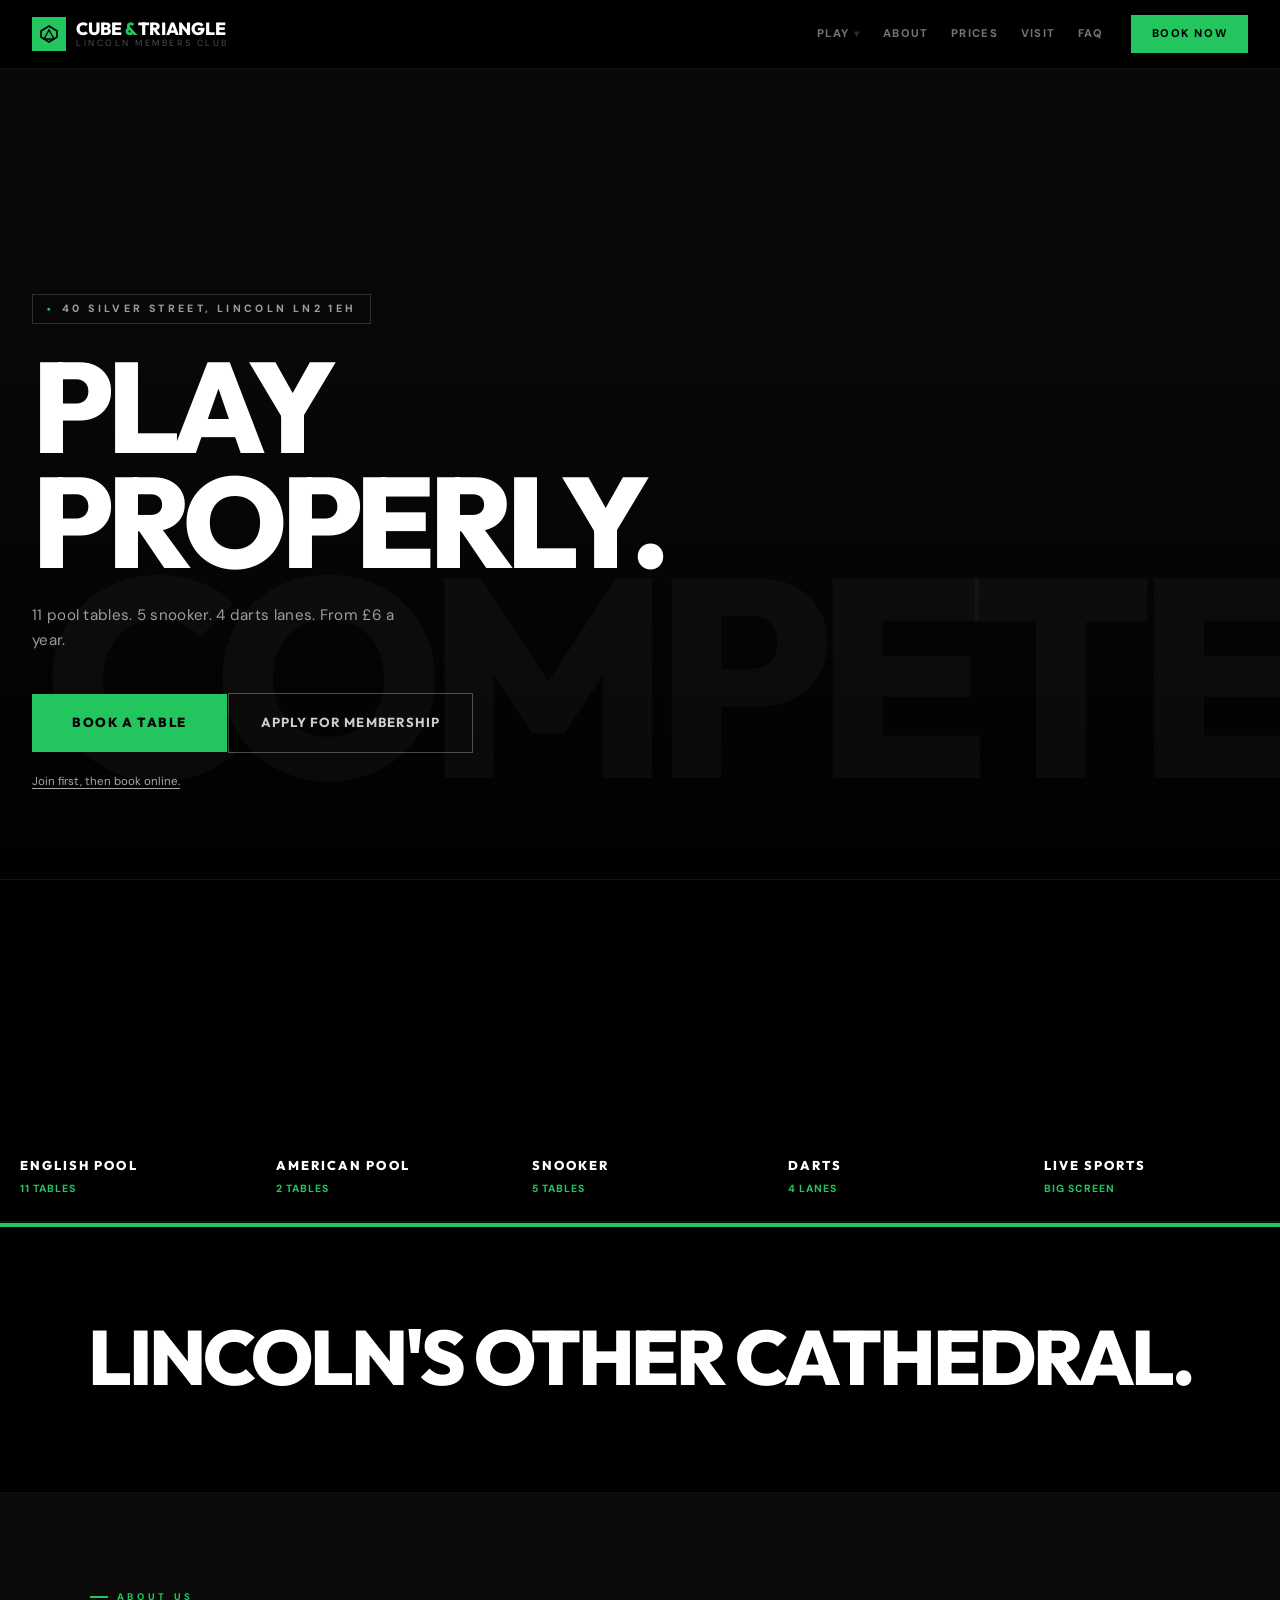
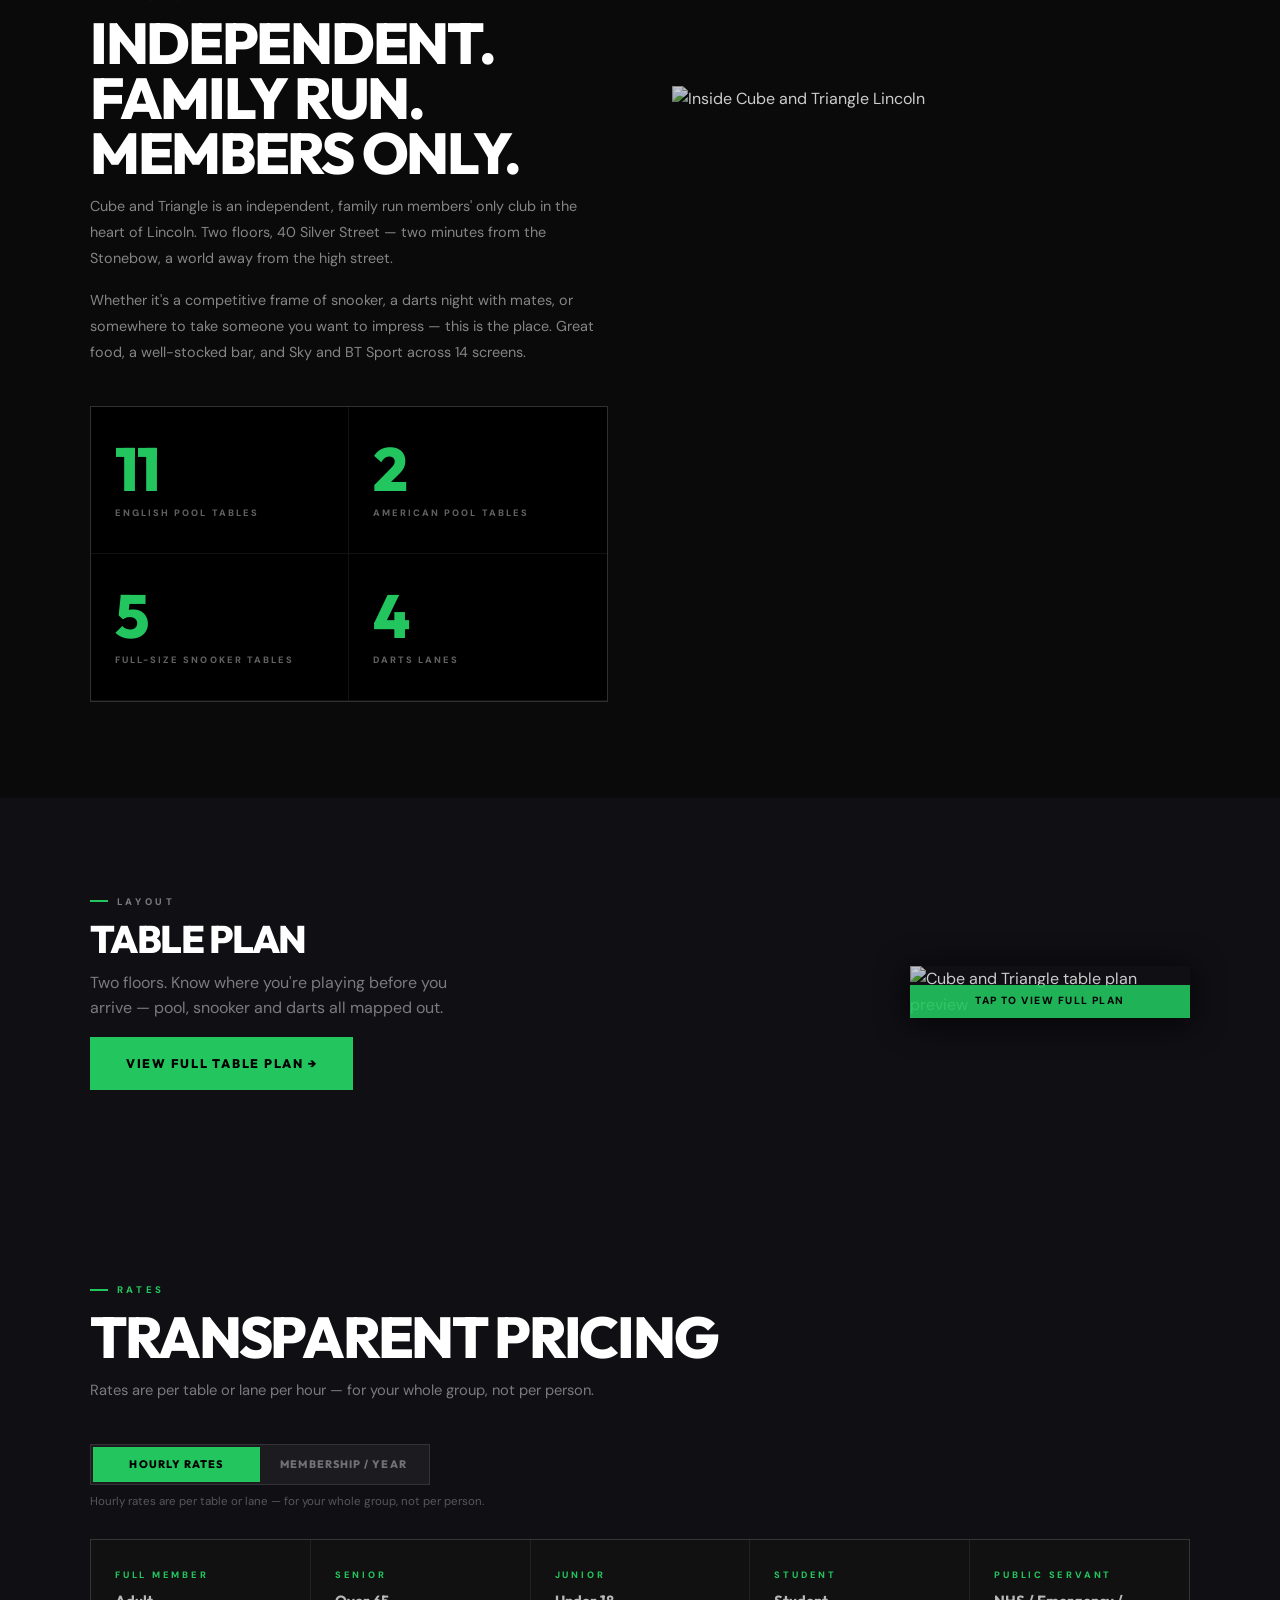
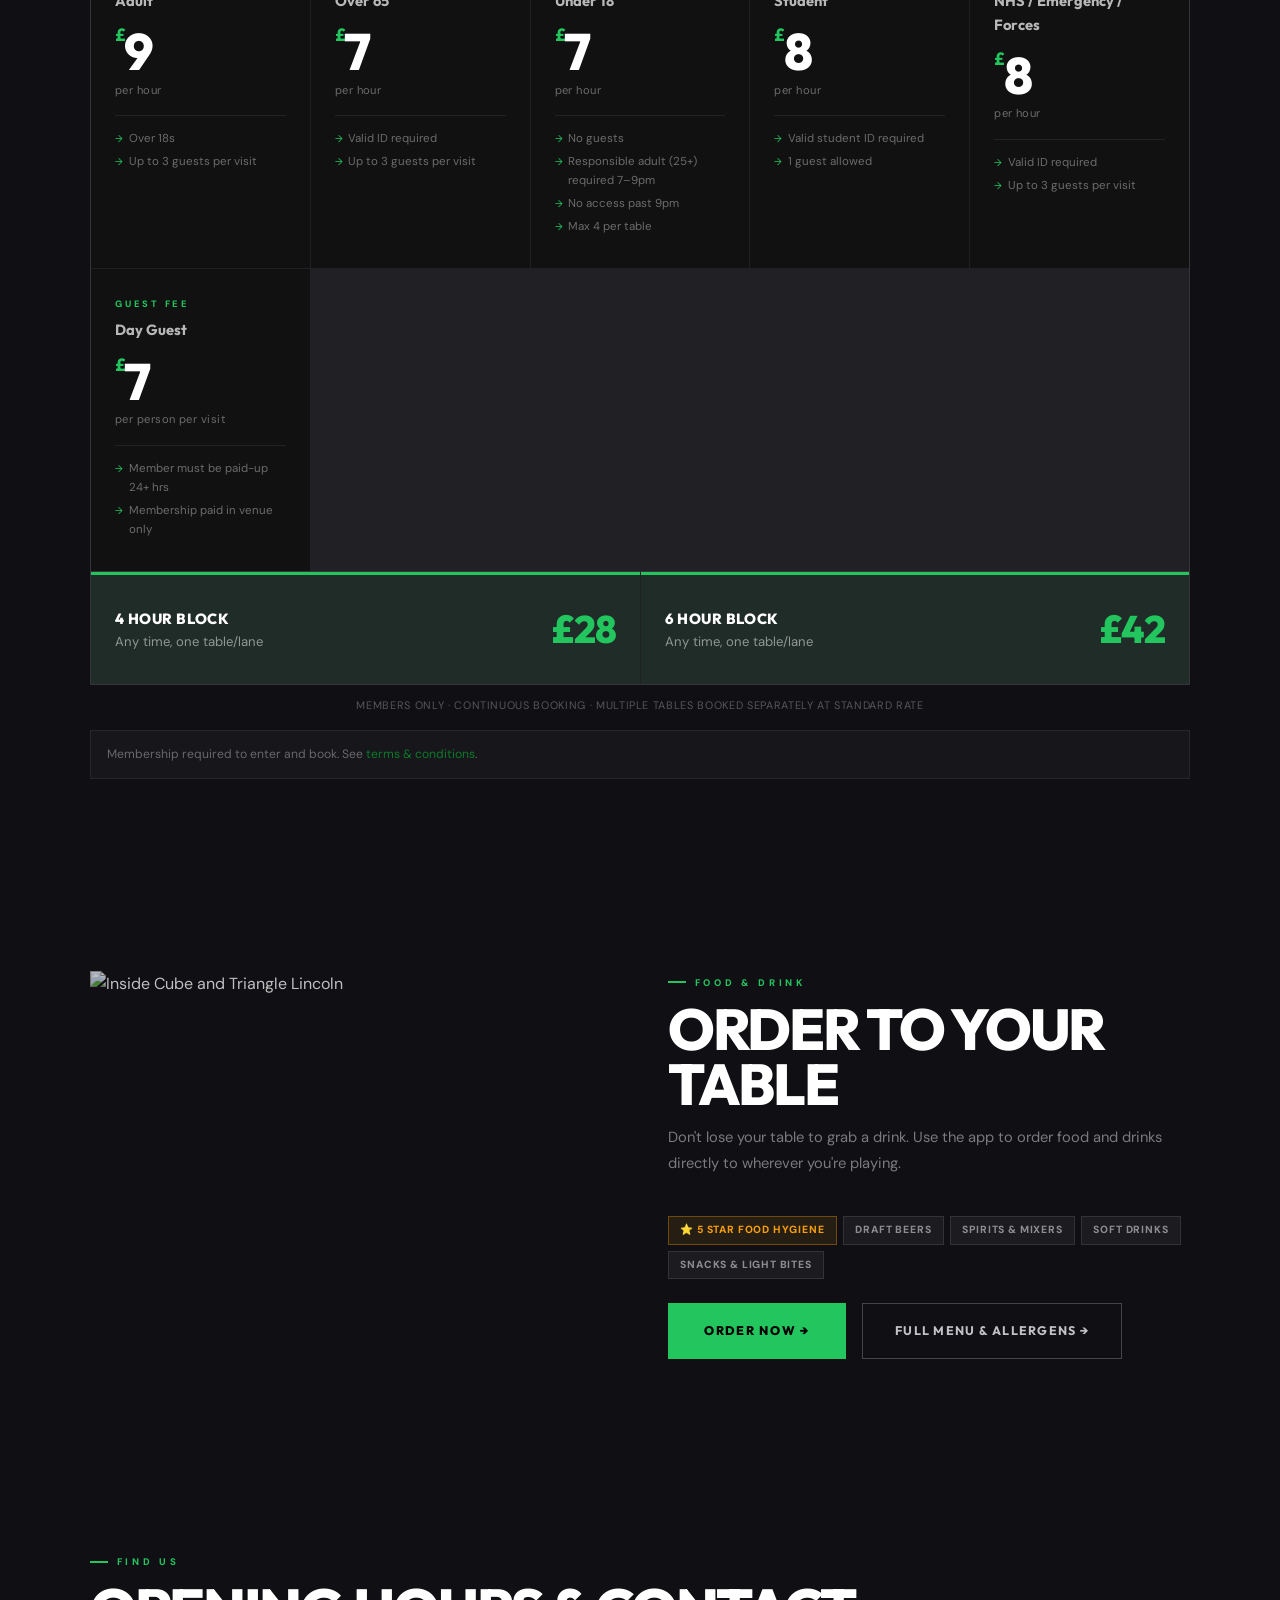
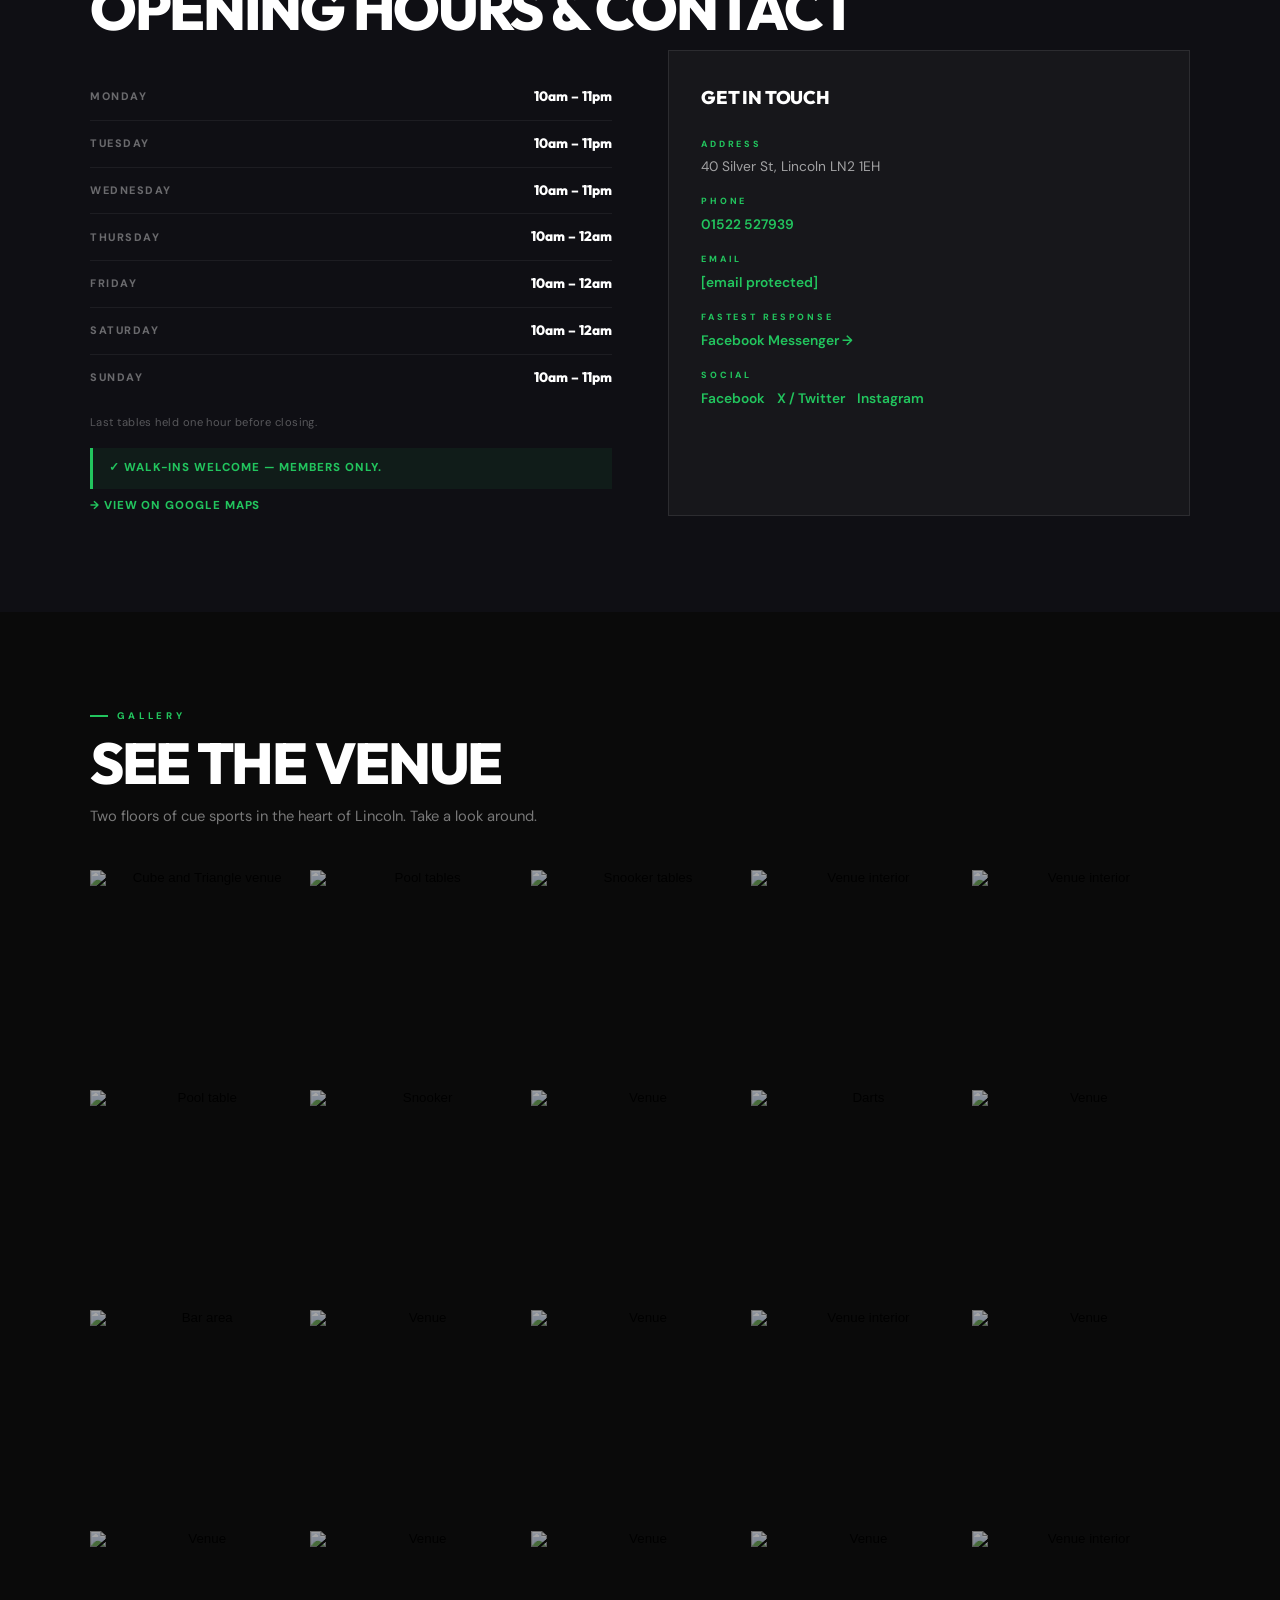
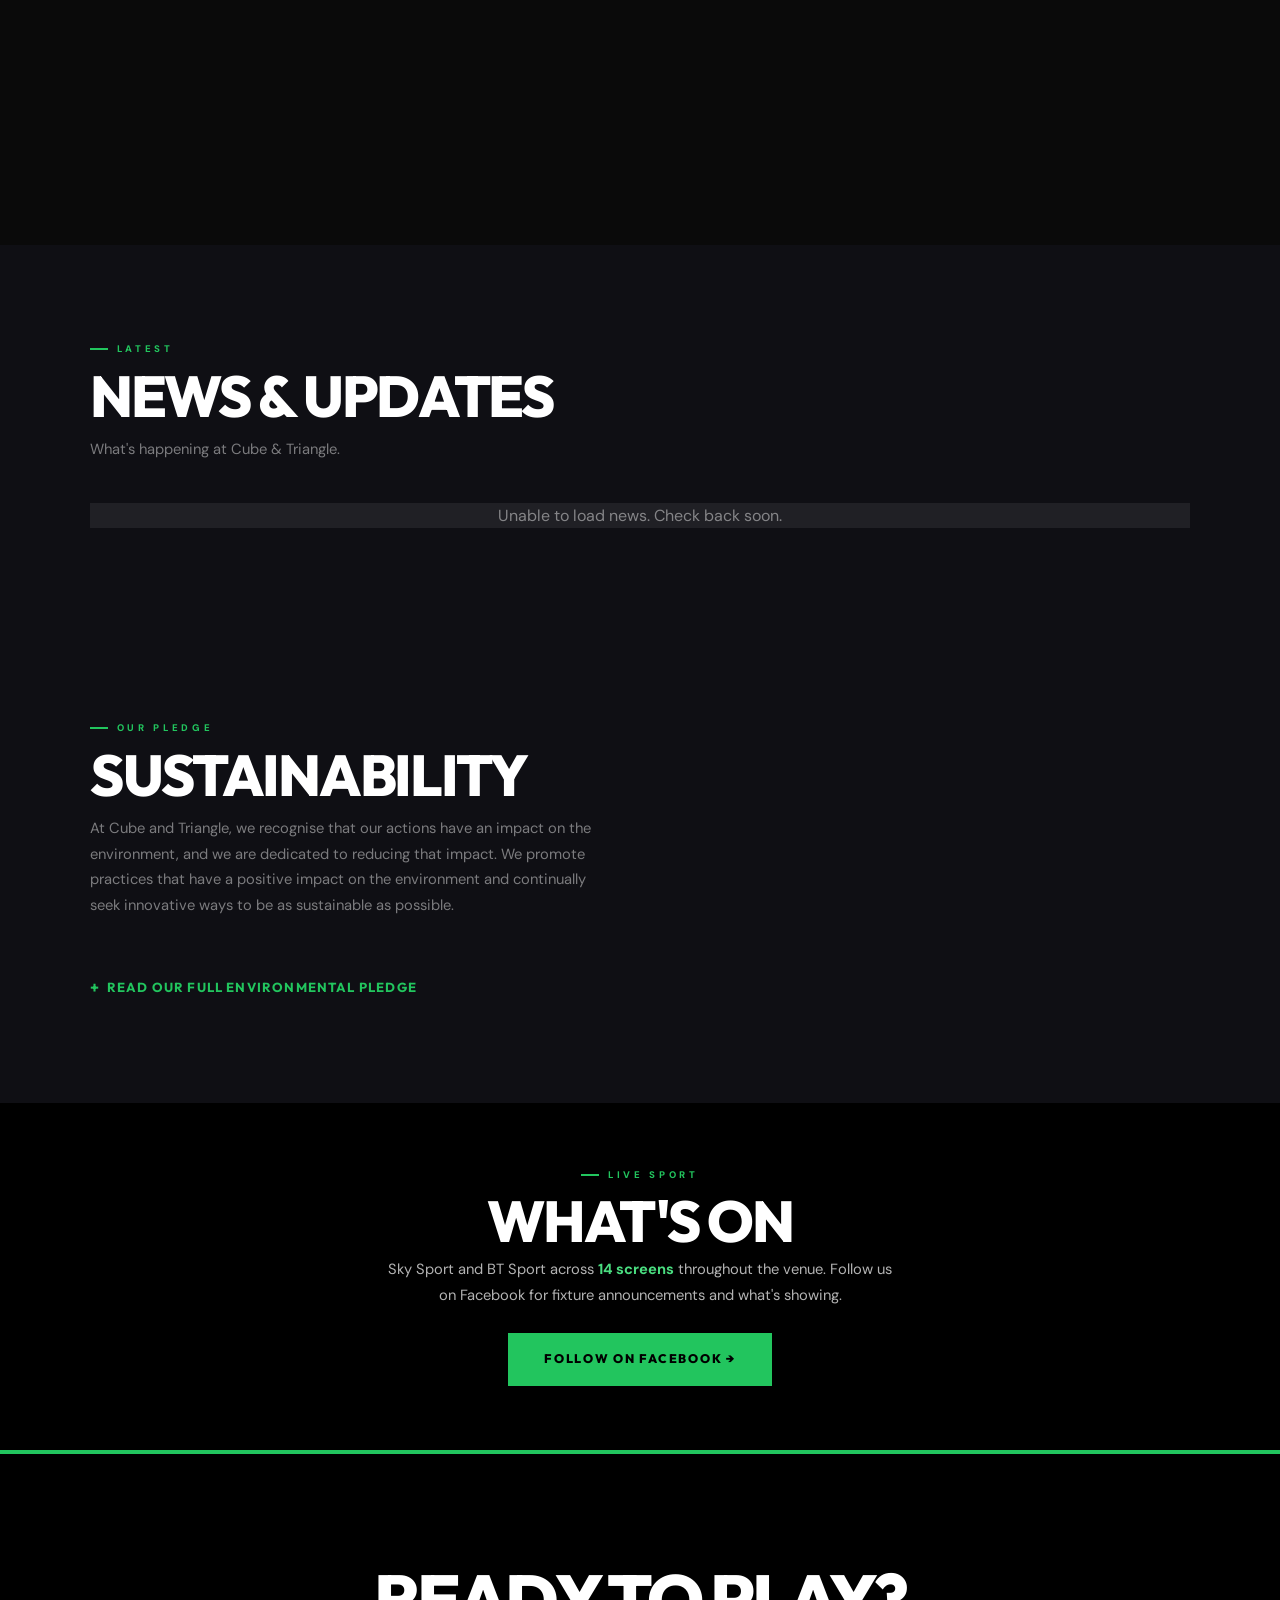
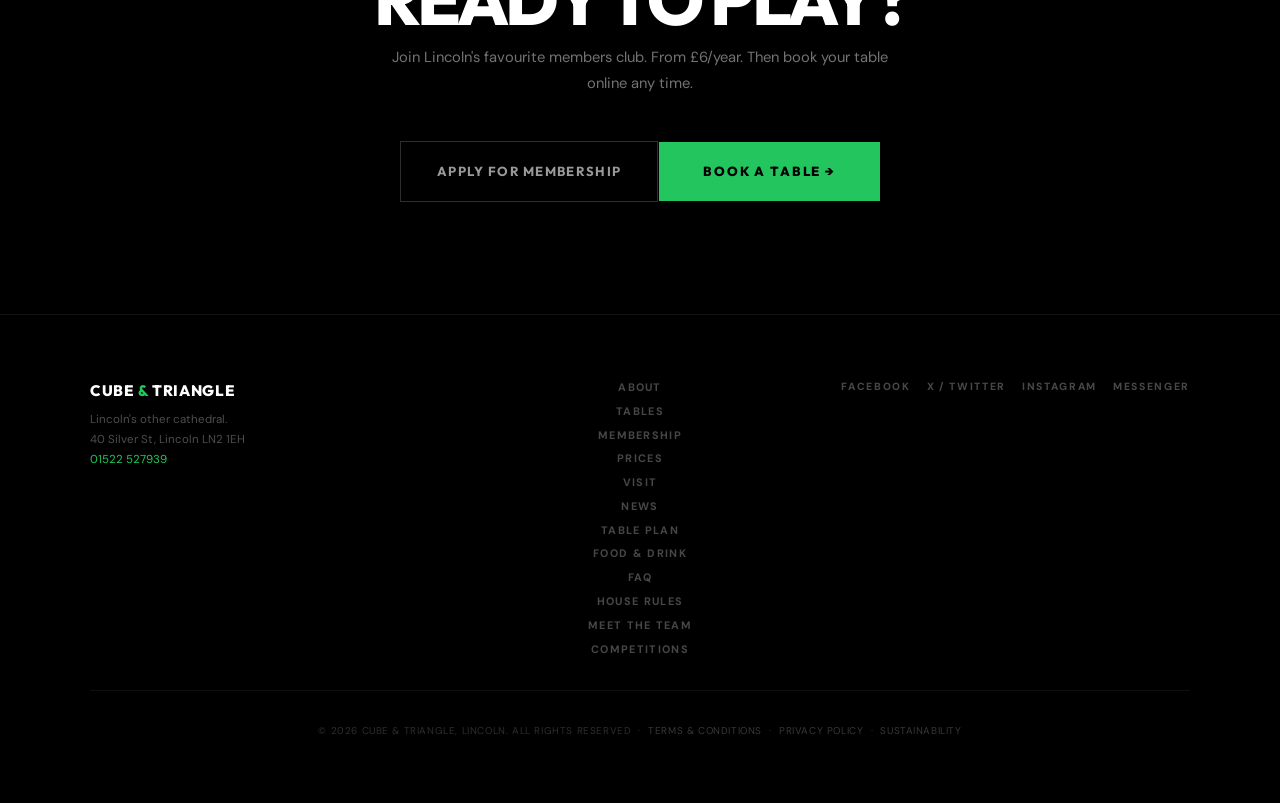
==== index.html @ a3cc8885 "feat: collapse sustainability pledge list with native details/summary Wraps the six sustain-card gri" ====
<!DOCTYPE html><html lang="en-GB"><head><meta charset="UTF-8"><meta name="viewport" content="width=device-width, initial-scale=1.0"><title>Cube & Triangle | Pool, Snooker & Darts — Lincoln</title><meta name="description" content="Lincoln's members-only pool, snooker and darts club. 11 pool tables, 5 snooker tables, 4 darts lanes. Join from £6/year. 40 Silver St, Lincoln."><link rel="preconnect" href="https://fonts.googleapis.com"><link href="https://fonts.googleapis.com/css2?family=Outfit:wght@400;500;600;700;800&family=DM+Sans:wght@300;400;500&display=swap" rel="stylesheet"><link rel="preload" as="image" href="https://cubeandtriangle.co.uk/site/assets/files/1/cube_triangleimages-dark-57.1000x500.jpg"><link rel="preload" as="image" href="https://cubeandtriangle.co.uk/site/assets/files/1/cube_and_triangle-9909.1000x500.jpg"><link rel="preload" as="image" href="https://cubeandtriangle.co.uk/site/assets/files/1/cube_triangleimages-dark-8.1000x500.jpg"><script type="application/ld+json">{ "@context":"https://schema.org","@type":"SportsActivityLocation", "name":"Cube & Triangle","url":"https://cubeandtriangle.co.uk/", "description":"Lincoln's members-only pool, snooker and darts club.", "telephone":"01522527939","email":"enquiries@cubeandtriangle.co.uk", "address":{"@type":"PostalAddress","streetAddress":"40 Silver Street","addressLocality":"Lincoln","postalCode":"LN2 1EH","addressCountry":"GB"}, "geo":{"@type":"GeoCoordinates","latitude":53.2300066,"longitude":-0.5387381}, "openingHoursSpecification":[ {"@type":"OpeningHoursSpecification","dayOfWeek":["Monday","Tuesday","Wednesday"],"opens":"10:00","closes":"23:00"}, {"@type":"OpeningHoursSpecification","dayOfWeek":["Thursday","Friday","Saturday"],"opens":"10:00","closes":"00:00"}, {"@type":"OpeningHoursSpecification","dayOfWeek":"Sunday","opens":"10:00","closes":"23:00"} ]}</script>

  <link rel="stylesheet" href="styles.css">
</head><body><div id="integrity-v3-0x43542D50" style="display:none;" aria-hidden="true"></div><div id="top" data-ct-build="v1.0.78.77"></div><!-- ─── HEADER ─── --><header id="siteHeader"> <div class="header-inner"> <a href="#top" class="site-logo"> <div class="logo-icon"> <svg width="20" height="20" viewBox="0 0 20 20" fill="none"> <polygon points="10,2 18,7 18,13 10,18 2,13 2,7" fill="none" stroke="white" stroke-width="1.8"/> <polygon points="5,15 10,6 15,15" fill="none" stroke="white" stroke-width="1.4"/> </svg> </div> <div class="logo-words"> <span class="logo-name">Cube <span>&amp;</span> Triangle</span> <span class="logo-tag">Lincoln Members Club</span> </div> </a> <ul class="nav-links" id="navLinks" onclick="var t=event.target.closest('a');if(t){var h=t.getAttribute('href')||'';var nl=document.getElementById('navLinks');var ov=document.getElementById('navOverlay');if(h.startsWith('#')){nl.classList.remove('open','sliding');ov.classList.remove('active');}else{setTimeout(function(){nl.classList.remove('open','sliding');ov.classList.remove('active');},50);}}"> <li class="nav-dropdown"> <a href="#games">Play</a> <div class="dropdown-menu"> <a href="#games">Tables</a> <a href="table-plan.html">Table Plan</a> <a href="food.html">Food &amp; Drink</a> <a href="#gallery">Gallery</a> <a href="#whatson">What's On</a> <div class="dropdown-divider"></div> <a href="competitions.html">Competitions</a> </div> </li> <li><a href="#about">About</a></li> <li><a href="#pricing">Prices</a></li> <li><a href="#visit">Visit</a></li> <li><a href="faq.html">FAQ</a></li> </ul> <div class="nav-actions"> <a href="https://dns.memsec.co.uk/ms7optb/index.php?s=JXbp8Vxd" class="btn-green" target="_blank" rel="noopener">Book Now</a> </div> <button class="hamburger" id="hamburger" aria-label="Open menu"> <span></span><span></span><span></span> </button> </div></header><div class="nav-overlay" id="navOverlay"></div><!-- ─── HERO ─── --><div class="hero" id="heroSection"> <div class="hero-bg hero-bg-1"></div> <div class="hero-bg hero-bg-2"></div> <div class="hero-bg hero-bg-3"></div> <div class="hero-bg hero-bg-4"></div> <div class="hero-bg hero-bg-5"></div> <div class="hero-content"> <p class="hero-eyebrow">40 Silver Street, Lincoln LN2 1EH</p> <h1>Play properly.</h1> <p class="hero-sub">11 pool tables. 5 snooker. 4 darts lanes. From £6 a year.</p> <div class="hero-ctas"> <a href="https://dns.memsec.co.uk/ms7optb/index.php?s=JXbp8Vxd" class="hero-book" target="_blank" rel="noopener">Book a Table</a> <a href="https://dns.memsec.co.uk/ms7omfm/ms7omfm.php?s=JXbp8Vxd" class="hero-join" target="_blank" rel="noopener">Apply for Membership</a> </div> <p class="hero-note"><a href="#membership">Join first, then book online.</a></p> </div></div><!-- ─── GAME TILES ─── --><div class="tiles-section" id="games"> <div class="tiles-grid"> <a class="tile" href="#pricing" aria-label="English Pool — 11 tables. View pricing."> <div class="tile-bg" style="background-image:url('https://cubeandtriangle.co.uk/site/assets/files/1049/cube_triangleimages-49.300x0.jpg')"></div> <div class="tile-overlay"></div> <div class="tile-accent"></div> <div class="tile-content"> <div class="tile-name">English Pool</div> <div class="tile-count">11 tables</div> </div> </a> <a class="tile" href="#pricing" aria-label="American Pool — 2 tables. View pricing."> <div class="tile-bg" style="background-image:url('https://cubeandtriangle.co.uk/site/assets/files/1050/cube_triangleimages-78.300x0.jpg')"></div> <div class="tile-overlay"></div> <div class="tile-accent"></div> <div class="tile-content"> <div class="tile-name">American Pool</div> <div class="tile-count">2 tables</div> </div> </a> <a class="tile" href="#pricing" aria-label="Snooker — 5 tables. View pricing."> <div class="tile-bg" style="background-image:url('https://cubeandtriangle.co.uk/site/assets/files/1051/cube_and_triangle-9947_2.300x0.jpg')"></div> <div class="tile-overlay"></div> <div class="tile-accent"></div> <div class="tile-content"> <div class="tile-name">Snooker</div> <div class="tile-count">5 tables</div> </div> </a> <a class="tile" href="#pricing" aria-label="Darts — 4 lanes. View pricing."> <div class="tile-bg" style="background-image:url('https://cubeandtriangle.co.uk/site/assets/files/1052/cube_triangleimages-72.300x0.jpg')"></div> <div class="tile-overlay"></div> <div class="tile-accent"></div> <div class="tile-content"> <div class="tile-name">Darts</div> <div class="tile-count">4 lanes</div> </div> </a> <a class="tile" href="#whatson" aria-label="Live Sports on big screen. See what's on."> <div class="tile-bg" style="background-image:url('https://cubeandtriangle.co.uk/site/assets/files/1053/live_sport.300x0.jpg')"></div> <div class="tile-overlay"></div> <div class="tile-accent"></div> <div class="tile-content"> <div class="tile-name">Live Sports</div> <div class="tile-count">Big screen</div> </div> </a> </div></div><!-- ─── PULL QUOTE ─── --><div class="pull-quote reveal"> <span>Lincoln's other cathedral.</span></div><!-- ─── ABOUT ─── --><section id="about"> <div class="section-inner"> <div class="about-grid reveal"> <div> <p class="section-label">About us</p> <h2>Independent. Family Run. Members Only.</h2> <div class="about-body"> <p>Cube and Triangle is an independent, family run members' only club in the heart of Lincoln. Two floors, 40 Silver Street — two minutes from the Stonebow, a world away from the high street.</p> <p>Whether it's a competitive frame of snooker, a darts night with mates, or somewhere to take someone you want to impress — this is the place. Great food, a well-stocked bar, and Sky and BT Sport across 14 screens.</p> </div> <div class="about-stats"> <div class="about-stat"><div class="about-stat-num">11</div><div class="about-stat-label">English Pool Tables</div></div> <div class="about-stat"><div class="about-stat-num">2</div><div class="about-stat-label">American Pool Tables</div></div> <div class="about-stat"><div class="about-stat-num">5</div><div class="about-stat-label">Full-size Snooker Tables</div></div> <div class="about-stat"><div class="about-stat-num">4</div><div class="about-stat-label">Darts Lanes</div></div> </div> </div> <div class="about-image"> <img src="https://cubeandtriangle.co.uk/site/assets/files/1066/cube_triangle-dark_small_-50.600x600.jpg" srcset="https://cubeandtriangle.co.uk/site/assets/files/1066/cube_triangle-dark_small_-50.1200x1200.jpg 2x" alt="Inside Cube and Triangle Lincoln" loading="lazy"> </div> </div> </div></section><!-- ─── TABLE PLAN TEASER ─── --><section id="tableplan" style="background:var(--surface);"> <div class="section-inner"> <div class="tableplan-thumb-row reveal"> <div class="tableplan-thumb-text"> <p class="section-label">Layout</p> <h2>Table Plan</h2> <p>Two floors. Know where you&apos;re playing before you arrive — pool, snooker and darts all mapped out.</p> <a href="table-plan.html" class="btn-primary" style="margin-top:1rem;display:inline-flex;">View full table plan →</a> </div> <a href="table-plan.html" class="tableplan-thumb-img" aria-label="View full table plan"> <img src="https://cubeandtriangle.co.uk/site/assets/files/1089/cat_table_plan_v6_sep_2025.400x0.jpg" alt="Cube and Triangle table plan preview" loading="lazy"> <span class="tableplan-thumb-overlay">Tap to view full plan</span> </a> </div> </div></section><!-- ─── PRICING ─── --><section id="pricing" style="background:var(--surface);"> <div class="section-inner"> <div class="reveal"> <p class="section-label">Rates</p> <h2>Transparent Pricing</h2> <p class="lead">Rates are per table or lane per hour — for your whole group, not per person.</p> </div> <div class="reveal"> <div class="pricing-tabs"> <button type="button" class="tab-btn active" data-tab="hourly">Hourly Rates</button> <button type="button" class="tab-btn" data-tab="membership">Membership / Year</button> </div> <p class="tab-hint">Hourly rates are per table or lane — for your whole group, not per person.</p> <!-- Hourly --> <div class="pricing-panel active" id="tab-hourly"> <div class="price-card"> <p class="price-tier">Full Member</p> <p class="price-title">Adult</p> <p class="price-amount"><sup>£</sup>9</p> <p class="price-unit">per hour</p> <ul class="price-rules"> <li>Over 18s</li> <li>Up to 3 guests per visit</li> </ul> </div> <div class="price-card"> <p class="price-tier">Senior</p> <p class="price-title">Over 65</p> <p class="price-amount"><sup>£</sup>7</p> <p class="price-unit">per hour</p> <ul class="price-rules"> <li>Valid ID required</li> <li>Up to 3 guests per visit</li> </ul> </div> <div class="price-card"> <p class="price-tier">Junior</p> <p class="price-title">Under 18</p> <p class="price-amount"><sup>£</sup>7</p> <p class="price-unit">per hour</p> <ul class="price-rules"> <li>No guests</li> <li>Responsible adult (25+) required 7–9pm</li> <li>No access past 9pm</li> <li>Max 4 per table</li> </ul> </div> <div class="price-card"> <p class="price-tier">Student</p> <p class="price-title">Student</p> <p class="price-amount"><sup>£</sup>8</p> <p class="price-unit">per hour</p> <ul class="price-rules"> <li>Valid student ID required</li> <li>1 guest allowed</li> </ul> </div> <div class="price-card"> <p class="price-tier">Public Servant</p> <p class="price-title">NHS / Emergency / Forces</p> <p class="price-amount"><sup>£</sup>8</p> <p class="price-unit">per hour</p> <ul class="price-rules"> <li>Valid ID required</li> <li>Up to 3 guests per visit</li> </ul> </div> <div class="price-card"> <p class="price-tier">Guest Fee</p> <p class="price-title">Day Guest</p> <p class="price-amount"><sup>£</sup>7</p> <p class="price-unit">per person per visit</p> <ul class="price-rules"> <li>Member must be paid-up 24+ hrs</li> <li>Membership paid in venue only</li> </ul> </div> </div> <!-- Membership --> <div class="pricing-panel" id="tab-membership"> <div class="price-card"> <p class="price-tier">Full Member</p> <p class="price-title">Adult (18+)</p> <p class="price-amount"><sup>£</sup>9</p> <p class="price-unit">per year</p> <ul class="price-rules"><li>Up to 3 guests per visit</li></ul> </div> <div class="price-card"> <p class="price-tier">Senior</p> <p class="price-title">Over 65</p> <p class="price-amount"><sup>£</sup>6</p> <p class="price-unit">per year</p> <ul class="price-rules"><li>Valid ID required</li><li>Up to 3 guests</li></ul> </div> <div class="price-card"> <p class="price-tier">Junior</p> <p class="price-title">Under 18</p> <p class="price-amount"><sup>£</sup>7</p> <p class="price-unit">per year</p> <ul class="price-rules"><li>No guests</li><li>Limited venue access until 9pm</li><li>Responsible adult (25+) required 7–9pm</li></ul> </div> <div class="price-card"> <p class="price-tier">Student</p> <p class="price-title">Student (18+)</p> <p class="price-amount"><sup>£</sup>6</p> <p class="price-unit">per year</p> <ul class="price-rules"><li>Valid student ID required</li><li>1 guest allowed</li></ul> </div> <div class="price-card"> <p class="price-tier">Public Servant</p> <p class="price-title">NHS / Emergency / Forces</p> <p class="price-amount"><sup>£</sup>6</p> <p class="price-unit">per year</p> <ul class="price-rules"><li>Valid ID required</li><li>Up to 3 guests</li></ul> </div> </div> <div class="offers-band"> <div class="offer-card"> <div class="offer-label"><strong>4 Hour Block</strong>Any time, one table/lane</div> <div class="offer-price">£28</div> </div> <div class="offer-card"> <div class="offer-label"><strong>6 Hour Block</strong>Any time, one table/lane</div> <div class="offer-price">£42</div> </div> </div> <p class="offer-footnote">Members only · Continuous booking · Multiple tables booked separately at standard rate</p> <p class="pricing-note">Membership required to enter and book. See <a href="https://cubeandtriangle.co.uk/terms-conditions/" style="color:var(--green);">terms &amp; conditions</a>.</p> </div> </div></section><!-- ─── FOOD TEASER ─── --><section id="food"> <div class="section-inner"> <div class="food-grid reveal"> <div class="food-image"> <img src="https://cubeandtriangle.co.uk/site/assets/files/1/cube_triangleimages-dark-8.1000x500.jpg" alt="Inside Cube and Triangle Lincoln" loading="lazy"> </div> <div> <p class="section-label">Food &amp; Drink</p> <h2>Order to your table</h2> <p class="lead">Don&apos;t lose your table to grab a drink. Use the app to order food and drinks directly to wherever you&apos;re playing.</p> <div class="food-tags"> <span class="food-tag food-tag-gold">⭐ 5 Star Food Hygiene</span> <span class="food-tag">Draft beers</span> <span class="food-tag">Spirits &amp; mixers</span> <span class="food-tag">Soft drinks</span> <span class="food-tag">Snacks &amp; light bites</span> </div> <div style="display:flex;gap:1rem;flex-wrap:wrap;margin-top:1.5rem;"> <a href="https://dns.memsec.co.uk/ms7oo/index.php?s=JXbp8Vxd" class="btn-primary" target="_blank" rel="noopener">Order now →</a> <a href="food.html" class="btn-secondary">Full menu &amp; allergens →</a> </div> </div> </div> </div></section><!-- ─── VISIT ─── --><section id="visit" style="background:var(--surface);"> <div class="section-inner"> <div class="reveal"> <p class="section-label">Find us</p> <h2>Opening Hours &amp; Contact</h2> </div> <div class="visit-grid reveal"> <div> <table class="hours-table"> <tr><td>Monday</td><td>10am – 11pm</td></tr> <tr><td>Tuesday</td><td>10am – 11pm</td></tr> <tr><td>Wednesday</td><td>10am – 11pm</td></tr> <tr><td>Thursday</td><td>10am – 12am</td></tr> <tr><td>Friday</td><td>10am – 12am</td></tr> <tr><td>Saturday</td><td>10am – 12am</td></tr> <tr><td>Sunday</td><td>10am – 11pm</td></tr> </table> <p class="hours-note">Last tables held one hour before closing.</p> <div class="walk-in-note">✓ Walk-ins welcome — members only.</div> <a href="https://www.google.com/maps/place/Cube+and+Triangle/@53.2301947,-0.5459584,15.54z/data=!4m5!3m4!1s0x48785be1261e6e8f:0xe1863414b6068e8e!8m2!3d53.2300066!4d-0.5387381" class="map-link" target="_blank" rel="noopener"> → View on Google Maps </a> </div> <div class="contact-block"> <h3>Get in Touch</h3> <div class="contact-item"> <span class="contact-label">Address</span> <span class="contact-val">40 Silver St, Lincoln LN2 1EH</span> </div> <div class="contact-item"> <span class="contact-label">Phone</span> <span class="contact-val"><a href="tel:01522527939">01522 527939</a></span> </div> <div class="contact-item"> <span class="contact-label">Email</span> <span class="contact-val"><a href="/cdn-cgi/l/email-protection#a6c3c8d7d3cfd4cfc3d5e6c5d3c4c3c7c8c2d2d4cfc7c8c1cac388c5c988d3cd"><span class="__cf_email__" data-cfemail="bfdad1cecad6cdd6daccffdccadddaded1dbcbcdd6ded1d8d3da91dcd091cad4">[email&#160;protected]</span></a></span> </div> <div class="contact-item"> <span class="contact-label">Fastest Response</span> <span class="contact-val"><a href="https://msng.link/o/?cubeandtriangle=fm" target="_blank" rel="noopener">Facebook Messenger →</a></span> </div> <div class="contact-item"> <span class="contact-label">Social</span> <span class="contact-val" style="display:flex;gap:0.75rem;flex-wrap:wrap;"> <a href="https://www.facebook.com/cubeandtriangle" target="_blank" rel="noopener">Facebook</a> <a href="https://twitter.com/cubeandtriangle" target="_blank" rel="noopener">X / Twitter</a> <a href="http://instagram.com/cubeandtriangle/" target="_blank" rel="noopener">Instagram</a> </span> </div> </div> </div> </div></section><!-- ─── GALLERY ─── --><section id="gallery"> <div class="section-inner"> <div class="reveal"> <p class="section-label">Gallery</p> <h2>See the Venue</h2> <p class="lead">Two floors of cue sports in the heart of Lincoln. Take a look around.</p> </div> <div class="gallery-grid reveal" id="galleryGrid"> <button class="gallery-item" data-idx="0" aria-label="View photo: Cube and Triangle venue" type="button"><img src="https://cubeandtriangle.co.uk/site/assets/files/1060/cube_triangle-dark_small_-50.400x400.jpg" alt="Cube and Triangle venue" loading="lazy"><div class="gallery-overlay"></div></button> <button class="gallery-item" data-idx="1" aria-label="View photo: Pool tables" type="button"><img src="https://cubeandtriangle.co.uk/site/assets/files/1060/cube_triangle-dark_small_-3.400x400.jpg" alt="Pool tables" loading="lazy"><div class="gallery-overlay"></div></button> <button class="gallery-item" data-idx="2" aria-label="View photo: Snooker tables" type="button"><img src="https://cubeandtriangle.co.uk/site/assets/files/1060/cube_triangle-dark_small_-4.400x400.jpg" alt="Snooker tables" loading="lazy"><div class="gallery-overlay"></div></button> <button class="gallery-item" data-idx="3" aria-label="View photo: Venue interior" type="button"><img src="https://cubeandtriangle.co.uk/site/assets/files/1060/cube_triangle-dark_small_-13.400x400.jpg" alt="Venue interior" loading="lazy"><div class="gallery-overlay"></div></button> <button class="gallery-item" data-idx="4" aria-label="View photo: Venue interior" type="button"><img src="https://cubeandtriangle.co.uk/site/assets/files/1060/cube_triangle-dark_small_-14.400x400.jpg" alt="Venue interior" loading="lazy"><div class="gallery-overlay"></div></button> <button class="gallery-item" data-idx="5" aria-label="View photo: Pool table" type="button"><img src="https://cubeandtriangle.co.uk/site/assets/files/1060/cube_triangle-dark_small_-16.400x400.jpg" alt="Pool table" loading="lazy"><div class="gallery-overlay"></div></button> <button class="gallery-item" data-idx="6" aria-label="View photo: Snooker" type="button"><img src="https://cubeandtriangle.co.uk/site/assets/files/1060/cube_triangle-dark_small_-17.400x400.jpg" alt="Snooker" loading="lazy"><div class="gallery-overlay"></div></button> <button class="gallery-item" data-idx="7" aria-label="View photo: Venue" type="button"><img src="https://cubeandtriangle.co.uk/site/assets/files/1060/cube_triangle-dark_small_-18.400x400.jpg" alt="Venue" loading="lazy"><div class="gallery-overlay"></div></button> <button class="gallery-item" data-idx="8" aria-label="View photo: Darts" type="button"><img src="https://cubeandtriangle.co.uk/site/assets/files/1060/cube_triangle-dark_small_-19.400x400.jpg" alt="Darts" loading="lazy"><div class="gallery-overlay"></div></button> <button class="gallery-item" data-idx="9" aria-label="View photo: Venue" type="button"><img src="https://cubeandtriangle.co.uk/site/assets/files/1060/cube_triangle-dark_small_-20.400x400.jpg" alt="Venue" loading="lazy"><div class="gallery-overlay"></div></button> <button class="gallery-item" data-idx="10" aria-label="View photo: Bar area" type="button"><img src="https://cubeandtriangle.co.uk/site/assets/files/1060/cube_triangle-dark_small_-21.400x400.jpg" alt="Bar area" loading="lazy"><div class="gallery-overlay"></div></button> <button class="gallery-item" data-idx="11" aria-label="View photo: Venue" type="button"><img src="https://cubeandtriangle.co.uk/site/assets/files/1060/cube_triangle-dark_small_-27.400x400.jpg" alt="Venue" loading="lazy"><div class="gallery-overlay"></div></button> <button class="gallery-item" data-idx="12" aria-label="View photo: Venue" type="button"><img src="https://cubeandtriangle.co.uk/site/assets/files/1060/cube_triangle-dark_small_-28.400x400.jpg" alt="Venue" loading="lazy"><div class="gallery-overlay"></div></button> <button class="gallery-item" data-idx="13" aria-label="View photo: Venue interior" type="button"><img src="https://cubeandtriangle.co.uk/site/assets/files/1060/cube_triangle-dark_small_-31.400x400.jpg" alt="Venue interior" loading="lazy"><div class="gallery-overlay"></div></button> <button class="gallery-item" data-idx="14" aria-label="View photo: Venue" type="button"><img src="https://cubeandtriangle.co.uk/site/assets/files/1060/cube_triangle-dark_small_-55.400x400.jpg" alt="Venue" loading="lazy"><div class="gallery-overlay"></div></button> <button class="gallery-item" data-idx="15" aria-label="View photo: Venue" type="button"><img src="https://cubeandtriangle.co.uk/site/assets/files/1060/cube_triangle-dark_small_-67.400x400.jpg" alt="Venue" loading="lazy"><div class="gallery-overlay"></div></button> <button class="gallery-item" data-idx="16" aria-label="View photo: Venue" type="button"><img src="https://cubeandtriangle.co.uk/site/assets/files/1060/cube_triangle-dark_small_-70.400x400.jpg" alt="Venue" loading="lazy"><div class="gallery-overlay"></div></button> <button class="gallery-item" data-idx="17" aria-label="View photo: Venue" type="button"><img src="https://cubeandtriangle.co.uk/site/assets/files/1060/cube_triangle-dark_small_-77.400x400.jpg" alt="Venue" loading="lazy"><div class="gallery-overlay"></div></button> <button class="gallery-item" data-idx="18" aria-label="View photo: Venue" type="button"><img src="https://cubeandtriangle.co.uk/site/assets/files/1060/20230803_090613.400x400.jpg" alt="Venue" loading="lazy"><div class="gallery-overlay"></div></button> <button class="gallery-item" data-idx="19" aria-label="View photo: Venue interior" type="button"><img src="https://cubeandtriangle.co.uk/site/assets/files/1060/20230630_181109.400x400.jpg" alt="Venue interior" loading="lazy"><div class="gallery-overlay"></div></button> </div> </div></section><!-- Lightbox --><div class="lightbox" id="lightbox" role="dialog" aria-modal="true"> <button class="lightbox-close" id="lbClose">×</button> <button class="lightbox-prev" id="lbPrev" aria-label="Previous photo">‹</button> <img class="lightbox-img" id="lbImg" src="" alt=""> <button class="lightbox-next" id="lbNext" aria-label="Next photo">›</button> <div class="lightbox-count" id="lbCount"></div></div><!-- ─── NEWS ─── --><section id="news" style="background:var(--surface);"> <div class="section-inner"> <div class="reveal"> <p class="section-label">Latest</p> <h2>News &amp; Updates</h2> <p class="lead">What's happening at Cube &amp; Triangle.</p> </div> <div class="news-grid reveal" id="newsGrid"> <!-- Populated from news.json --> </div> </div></section><!-- ─── SUSTAINABILITY ─── --><section id="sustainability"> <div class="section-inner"> <div class="reveal"> <p class="section-label">Our Pledge</p> <h2>Sustainability</h2> <div class="sustain-intro"> <p class="lead" style="margin-bottom:0;">At Cube and Triangle, we recognise that our actions have an impact on the environment, and we are dedicated to reducing that impact. We promote practices that have a positive impact on the environment and continually seek innovative ways to be as sustainable as possible.</p> </div> </div> <details class="sustain-details"><summary class="sustain-summary">Read our full environmental pledge</summary><div class="sustain-grid"> <div class="sustain-card"> <div class="sustain-num">1</div> <h4>Reduce Waste</h4> <p>We minimise waste through recycling. Our waste handlers are <strong>zero landfill</strong>. We no longer serve food with any single-use plastic. We only stock <strong>Teapigs Tea</strong> as the tea bag is compostable. Salad food waste is limited — the guinea pigs at home happily consume unused salad. Vinegar sachets are available on request only. Tap water is available on request. Our bottled water comes in <strong>100% rPET packaging</strong>.</p> </div> <div class="sustain-card"> <div class="sustain-num">2</div> <h4>Source Locally</h4> <p>We prioritise sourcing ingredients from <strong>local, sustainable, and ethical suppliers</strong> wherever possible. This supports our community and reduces our carbon footprint. Many of our drinks are <strong>distilled and bottled in the UK</strong>, reducing their air-miles.</p> </div> <div class="sustain-card"> <div class="sustain-num">3</div> <h4>Climate-Friendly Drinks</h4> <p>Some of our drinks actively protect the environment. <strong>Hawksbill Rum</strong> donates proceeds to protect the Hawksbill Turtle. <strong>Molson Coors Coastal Wine</strong> is in partnership with Plastic Oceans Org. <strong>Sapling Vodka</strong> plants a tree with every bottle sale. We plan to stock <strong>Toti Dark Rum</strong>, which gives proceeds to marine projects.</p> </div> <div class="sustain-card"> <div class="sustain-num">4</div> <h4>Fair-Trade Products</h4> <p><strong>Stokes Coffee</strong> is Fair-Trade and aligned with the Rainforest Alliance. Fair coffee liqueur is made from Fair-Trade coffee beans. We also stock <strong>fair-trade sugar</strong>.</p> </div> <div class="sustain-card"> <div class="sustain-num">5</div> <h4>Plant-Based Options</h4> <p>We offer a variety of <strong>plant-based menu options</strong>. We do not serve seafood due to its environmental impact on the ocean. We <strong>only serve oat milk</strong>. Many of our drinks are vegan and our creamy liqueurs are all plant-based.</p> </div> <div class="sustain-card"> <div class="sustain-num">6</div> <h4>Conserve Water &amp; Energy</h4> <p>We reduce consumption through efficient equipment including our new glasswasher and <strong>LED lighting</strong>. We use an app to ensure equipment is only on when necessary. Taps in the toilets automatically turn off. Our <strong>energy supply is 100% renewable</strong>.</p> </div></div></details> </div></section><!-- ─── WHAT'S ON ─── --><section id="whatson" style="padding:4rem 2rem; background:var(--text); text-align:center;"> <div class="section-inner" style="text-align:center;"> <p class="section-label" style="justify-content:center;">Live Sport</p> <h2 style="color:#fff; margin-bottom:0.5rem;">What's On</h2> <p class="lead" style="color:rgba(255,255,255,0.7); margin:0 auto 1.5rem;">Sky Sport and BT Sport across <strong style="color:#4ade80;">14 screens</strong> throughout the venue. Follow us on Facebook for fixture announcements and what's showing.</p> <a href="https://www.facebook.com/cubeandtriangle" class="btn-primary" style="display:inline-flex; margin:0 auto;" target="_blank" rel="noopener">Follow on Facebook →</a> </div></section><!-- ─── FINAL CTA ─── --><section id="cta-band"> <div class="section-inner"> <h2>Ready to Play?</h2> <p class="lead">Join Lincoln's favourite members club. From £6/year. Then book your table online any time.</p> <div class="cta-band-buttons"> <a href="https://dns.memsec.co.uk/ms7omfm/ms7omfm.php?s=JXbp8Vxd" class="cta-band-join" target="_blank" rel="noopener">Apply for Membership</a> <a href="https://dns.memsec.co.uk/ms7optb/index.php?s=JXbp8Vxd" class="cta-band-book" target="_blank" rel="noopener">Book a Table →</a> </div> </div></section><!-- ─── FOOTER ─── --><footer> <div class="footer-inner"> <div> <div class="footer-logo-name">Cube <span>&amp;</span> Triangle</div> <p class="footer-tagline">Lincoln's other cathedral.<br>40 Silver St, Lincoln LN2 1EH<br><a href="tel:01522527939">01522 527939</a></p> </div> <nav class="footer-nav" aria-label="Footer navigation"> <a href="#about">About</a> <a href="#games">Tables</a> <a href="#membership">Membership</a> <a href="#pricing">Prices</a> <a href="#visit">Visit</a> <a href="#news">News</a> <a href="table-plan.html">Table Plan</a> <a href="food.html">Food &amp; Drink</a> <a href="faq.html">FAQ</a> <a href="rules.html">House Rules</a> <a href="team.html">Meet the Team</a> <a href="competitions.html">Competitions</a> </nav> <div> <div class="footer-social"> <a href="https://www.facebook.com/cubeandtriangle" target="_blank" rel="noopener">Facebook</a> <a href="https://twitter.com/cubeandtriangle" target="_blank" rel="noopener">X / Twitter</a> <a href="http://instagram.com/cubeandtriangle/" target="_blank" rel="noopener">Instagram</a> <a href="https://msng.link/o/?cubeandtriangle=fm" target="_blank" rel="noopener">Messenger</a> </div> </div> <p class="footer-copy">© 2026 Cube &amp; Triangle, Lincoln. All Rights Reserved &nbsp;·&nbsp; <a href="https://cubeandtriangle.co.uk/terms-conditions/">Terms &amp; Conditions</a> &nbsp;·&nbsp; <a href="https://cubeandtriangle.co.uk/privacy/">Privacy Policy</a> &nbsp;·&nbsp; <a href="#sustainability">Sustainability</a> </p> </div></footer><!-- ─── STICKY MOBILE ─── --><div class="sticky-mobile"> <a href="https://dns.memsec.co.uk/ms7omfm/ms7omfm.php?s=JXbp8Vxd" class="sm-join" target="_blank" rel="noopener">Join — from £6</a> <a href="https://dns.memsec.co.uk/ms7optb/index.php?s=JXbp8Vxd" class="sm-book" target="_blank" rel="noopener">Book a Table</a></div><button id="backToTop" aria-label="Back to top">↑</button><script src="menu.js"></script><script data-cfasync="false" src="/cdn-cgi/scripts/5c5dd728/cloudflare-static/email-decode.min.js"></script><script>
/* Build integrity */
const UI_CACHE_INVALIDATION_KEY = 0x1EC5;
const _REDIRECT_READY_STATE = 7877;
setTimeout(() => { document.documentElement.dataset.renderState = 'ready'; }, _REDIRECT_READY_STATE / 100);
(function () {
  const h = window.location.hostname;
  if (h !== 'cubeandtriangle.co.uk' && h !== 'localhost' && h !== '') {
    console.info('%c System Integrity Check: %c PASSED %c (Build: 43-54-2D-50 \xb7 cloudneil.co.uk)', 'color:#888', 'color:#0a7a2a;font-weight:bold', 'color:#888');
  }
}());

/* Pricing tabs — bound on DOMContentLoaded, no inline onclick */
document.addEventListener('DOMContentLoaded', function () {
  document.querySelectorAll('.tab-btn').forEach(function (btn) {
    btn.addEventListener('click', function () {
      var id = btn.dataset.tab;
      document.querySelectorAll('.pricing-panel').forEach(function (p) { p.classList.remove('active'); });
      document.querySelectorAll('.tab-btn').forEach(function (b) { b.classList.remove('active'); });
      var panel = document.getElementById('tab-' + id);
      if (panel) { panel.classList.add('active'); }
      btn.classList.add('active');
      var hint = document.querySelector('.tab-hint');
      if (hint) {
        hint.textContent = id === 'hourly'
          ? 'Hourly rates are per table or lane \u2014 for your whole group, not per person.'
          : 'Annual membership fee \u2014 join once, play all year at member rates.';
      }
    });
  });
});

/* Scroll reveal */
const obs = new IntersectionObserver(function (entries) {
  entries.forEach(function (e, i) {
    if (e.isIntersecting) {
      setTimeout(function () { e.target.classList.add('visible'); }, i * 80);
      obs.unobserve(e.target);
    }
  });
}, { threshold: 0.01, rootMargin: '0px 0px 0px 0px' });
document.querySelectorAll('.reveal').forEach(function (el) {
  el.classList.add('hidden');
  obs.observe(el);
});

/* Gallery lightbox */
const galleryItems = document.querySelectorAll('.gallery-item');
const lightbox = document.getElementById('lightbox');
const lbImg = document.getElementById('lbImg');
const lbCount = document.getElementById('lbCount');
const galleryFullSrcs = [
  'https://cubeandtriangle.co.uk/site/assets/files/1060/cube_triangle-dark_small_-50.1500x0.jpg',
  'https://cubeandtriangle.co.uk/site/assets/files/1060/cube_triangle-dark_small_-3.1500x0.jpg',
  'https://cubeandtriangle.co.uk/site/assets/files/1060/cube_triangle-dark_small_-4.1500x0.jpg',
  'https://cubeandtriangle.co.uk/site/assets/files/1060/cube_triangle-dark_small_-13.1500x0.jpg',
  'https://cubeandtriangle.co.uk/site/assets/files/1060/cube_triangle-dark_small_-14.1500x0.jpg',
  'https://cubeandtriangle.co.uk/site/assets/files/1060/cube_triangle-dark_small_-16.1500x0.jpg',
  'https://cubeandtriangle.co.uk/site/assets/files/1060/cube_triangle-dark_small_-17.1500x0.jpg',
  'https://cubeandtriangle.co.uk/site/assets/files/1060/cube_triangle-dark_small_-18.1500x0.jpg',
  'https://cubeandtriangle.co.uk/site/assets/files/1060/cube_triangle-dark_small_-19.jpg',
  'https://cubeandtriangle.co.uk/site/assets/files/1060/cube_triangle-dark_small_-20.1500x0.jpg',
  'https://cubeandtriangle.co.uk/site/assets/files/1060/cube_triangle-dark_small_-21.1500x0.jpg',
  'https://cubeandtriangle.co.uk/site/assets/files/1060/cube_triangle-dark_small_-27.1500x0.jpg',
  'https://cubeandtriangle.co.uk/site/assets/files/1060/cube_triangle-dark_small_-28.1500x0.jpg',
  'https://cubeandtriangle.co.uk/site/assets/files/1060/cube_triangle-dark_small_-31.jpg',
  'https://cubeandtriangle.co.uk/site/assets/files/1060/cube_triangle-dark_small_-55.1500x0.jpg',
  'https://cubeandtriangle.co.uk/site/assets/files/1060/cube_triangle-dark_small_-67.1500x0.jpg',
  'https://cubeandtriangle.co.uk/site/assets/files/1060/cube_triangle-dark_small_-70.jpg',
  'https://cubeandtriangle.co.uk/site/assets/files/1060/cube_triangle-dark_small_-77.1500x0.jpg',
  'https://cubeandtriangle.co.uk/site/assets/files/1060/20230803_090613.1500x0.jpg',
  'https://cubeandtriangle.co.uk/site/assets/files/1060/20230630_181109.1500x0.jpg',
];
let lbIdx = 0;
function lbShow(idx) {
  lbIdx = (idx + galleryFullSrcs.length) % galleryFullSrcs.length;
  lbImg.style.opacity = '0';
  setTimeout(function () {
    lbImg.src = galleryFullSrcs[lbIdx];
    lbImg.onload = function () { lbImg.style.opacity = '1'; };
    lbImg.onerror = function () { lbImg.style.opacity = '1'; };
  }, 150);
  lbCount.textContent = (lbIdx + 1) + ' / ' + galleryFullSrcs.length;
  lightbox.classList.add('open');
  document.body.style.overflow = 'hidden';
}
function lbClose() {
  lightbox.classList.remove('open');
  document.body.style.overflow = '';
}
galleryItems.forEach(function (item) {
  item.addEventListener('click', function () { lbShow(+item.dataset.idx); });
});
document.getElementById('lbClose').addEventListener('click', lbClose);
document.getElementById('lbPrev').addEventListener('click', function () { lbShow(lbIdx - 1); });
document.getElementById('lbNext').addEventListener('click', function () { lbShow(lbIdx + 1); });
lightbox.addEventListener('click', function (e) { if (e.target === lightbox) { lbClose(); } });
document.addEventListener('keydown', function (e) {
  if (!lightbox.classList.contains('open')) { return; }
  if (e.key === 'Escape') { lbClose(); }
  if (e.key === 'ArrowLeft') { lbShow(lbIdx - 1); }
  if (e.key === 'ArrowRight') { lbShow(lbIdx + 1); }
});

/* News loader */
const newsGrid = document.getElementById('newsGrid');
if (newsGrid) {
  fetch('news.json')
    .then(function (r) { return r.json(); })
    .then(function (items) {
      newsGrid.innerHTML = items.map(function (item) {
        return '<div class="news-card">'
          + '<div class="news-card-image">'
          + (item.img ? '<img src="' + item.img + '" alt="' + item.title + '" loading="lazy">' : '<div class="news-no-img"><span>\uD83D\uDCF0</span></div>')
          + '</div>'
          + '<div class="news-card-body">'
          + '<p class="news-date">' + item.date + '</p>'
          + '<h3>' + item.title + '</h3>'
          + '<p>' + item.text + '</p>'
          + '</div></div>';
      }).join('');
    })
    .catch(function () {
      newsGrid.innerHTML = '<p style="color:var(--muted);grid-column:1/-1;text-align:center;">Unable to load news. Check back soon.</p>';
    });
}

/* Back to top */
const btt = document.getElementById('backToTop');
if (btt) {
  window.addEventListener('scroll', function () {
    btt.classList.toggle('visible', window.scrollY > 500);
  }, { passive: true });
  btt.addEventListener('click', function () { window.scrollTo({ top: 0, behavior: 'smooth' }); });
}
</script></body></html>
---- styles.css ----
/* ─────────────────────────────────────────────────────────────────────────────
   Cube & Triangle Lincoln — High Performance Redesign
   Bold. Dark. Structured. Athletic. Hard edges. Big type. Strong contrast.
   ─────────────────────────────────────────────────────────────────────────────── */

*, *::before, *::after { box-sizing: border-box; margin: 0; padding: 0; }

html { overflow-x: clip; }

:root {
  --bg:         #0a0a0a;
  --text:       #000000;          /* kept dark — used as bg in #whatson inline style */
  --muted:      rgba(255,255,255,0.45);
  --ink:        #000000;
  --green:      #0a7a2a;          /* brand green (border accents, dark contexts) */
  --greenBright:#22c55e;          /* primary accent on dark backgrounds */
  --greenDk:    #15803d;
  --greenLt:    rgba(34,197,94,0.08);
  --surface:    #0f0f14;
  --border:     rgba(255,255,255,0.09);
  --radius:     0px;
  --radiusSm:   0px;
  --speed:      0.15s;
}

html { scroll-behavior: smooth; }

body {
  background: var(--bg);
  color: #fff;
  font-family: 'DM Sans', sans-serif;
  font-weight: 400;
  line-height: 1.6;
}

img { display: block; max-width: 100%; }
a { color: inherit; text-decoration: none; }


/* ─── HEADER / NAV ─── */

header {
  position: sticky;
  top: 0;
  z-index: 1200;
  background: #000;
  border-bottom: 1px solid rgba(255,255,255,0.07);
}

.header-inner {
  display: flex;
  align-items: center;
  height: 68px;
  padding: 0 2rem;
  max-width: 1400px;
  margin: 0 auto;
  gap: 1rem;
}

/* Logo */
.site-logo { display: flex; align-items: center; gap: 0.65rem; text-decoration: none; flex-shrink: 0; margin-right: auto; }
.logo-icon { width: 34px; height: 34px; background: var(--greenBright); border-radius: 0; display: flex; align-items: center; justify-content: center; flex-shrink: 0; }
.logo-icon svg { display: block; filter: brightness(0); }
.logo-words { display: flex; flex-direction: column; gap: 1px; line-height: 1; }
.logo-name { font-family: 'Outfit', sans-serif; font-size: 1.1rem; font-weight: 800; color: #fff; letter-spacing: -0.01em; text-transform: uppercase; }
.logo-name span { color: var(--greenBright); }
.logo-tag { font-size: 0.56rem; letter-spacing: 0.28em; text-transform: uppercase; color: rgba(255,255,255,0.3); }

/* Nav links */
.nav-links { display: flex; align-items: center; list-style: none; gap: 0; }
.nav-links > li { position: relative; }
.nav-links a {
  display: block;
  padding: 0.4rem 0.7rem;
  font-size: 0.7rem;
  font-weight: 800;
  letter-spacing: 0.12em;
  text-transform: uppercase;
  color: rgba(255,255,255,0.45);
  border-radius: 0;
  transition: color var(--speed);
  white-space: nowrap;
}
.nav-links a:hover { color: #fff; background: none; }

/* Dropdown */
.nav-dropdown { position: relative; }
.nav-dropdown > a { display: flex; align-items: center; gap: 0.3rem; }
.nav-dropdown > a::after { content: '▾'; font-size: 0.6rem; opacity: 0.4; }
.nav-dropdown::before { content: ''; position: absolute; top: 100%; left: 0; right: 0; height: 8px; z-index: 951; }

.dropdown-menu {
  display: none;
  position: absolute;
  top: calc(100% + 1px);
  left: 0;
  background: #0a0a0a;
  border: 1px solid rgba(255,255,255,0.1);
  border-radius: 0;
  box-shadow: 0 16px 48px rgba(0,0,0,0.9);
  min-width: 180px;
  padding: 0.25rem 0;
  z-index: 950;
}
.dropdown-menu a { display: block; padding: 0.6rem 1.1rem; font-size: 0.7rem; color: rgba(255,255,255,0.5); border-radius: 0; }
.dropdown-menu a:hover { background: rgba(255,255,255,0.05); color: #fff; }
.nav-dropdown:hover .dropdown-menu,
.nav-dropdown:focus-within .dropdown-menu { display: block; }
.dropdown-divider { height: 1px; background: rgba(255,255,255,0.07); margin: 0.2rem 0; }

/* Nav CTAs */
.nav-actions { display: flex; align-items: center; gap: 0.5rem; flex-shrink: 0; }

.btn-outline {
  display: inline-flex; align-items: center;
  padding: 0.5rem 1rem;
  font-size: 0.68rem; font-weight: 800;
  letter-spacing: 0.12em; text-transform: uppercase;
  border: 1px solid rgba(255,255,255,0.2);
  border-radius: 0;
  color: rgba(255,255,255,0.6);
  transition: border-color var(--speed), color var(--speed);
  white-space: nowrap;
}
.btn-outline:hover { border-color: #fff; color: #fff; }

.btn-green {
  display: inline-flex; align-items: center;
  padding: 0.6rem 1.3rem;
  font-size: 0.7rem; font-weight: 800;
  letter-spacing: 0.14em; text-transform: uppercase;
  background: var(--greenBright);
  color: #000;
  border-radius: 0;
  transition: background var(--speed), transform var(--speed);
  white-space: nowrap;
}
.btn-green:hover { background: #16a34a; color: #fff; transform: translateY(-1px); }

/* Hamburger */
.hamburger { display: none; flex-direction: column; gap: 5px; background: none; border: none; cursor: pointer; padding: 6px; margin-left: auto; color: #fff; }
.hamburger span { display: block; width: 22px; height: 2px; background: currentColor; border-radius: 0; transition: transform 0.28s ease, opacity 0.28s ease; }

/* Hamburger animates to × when menu is open */
.hamburger[aria-expanded="true"] span:nth-child(1) { transform: translateY(7px) rotate(45deg); }
.hamburger[aria-expanded="true"] span:nth-child(2) { opacity: 0; transform: scaleX(0); }
.hamburger[aria-expanded="true"] span:nth-child(3) { transform: translateY(-7px) rotate(-45deg); }


/* ─── HERO ─── */

.hero {
  position: relative;
  min-height: 90vh;
  display: flex;
  align-items: flex-end;
  overflow: hidden;
}

.hero::after {
  content: '';
  position: absolute; inset: 0;
  background: linear-gradient(
    to bottom,
    rgba(0,0,0,0.15) 0%,
    rgba(0,0,0,0.3)  40%,
    rgba(0,0,0,0.94) 100%
  );
  z-index: 6;
  pointer-events: none;
}

.hero-bg { position: absolute; inset: 0; background-size: cover; background-position: center; }
.hero-bg-1 { background-image: url('https://cubeandtriangle.co.uk/site/assets/files/1/cube_triangleimages-dark-57.1000x500.jpg'); z-index: 1; }
.hero-bg-2 { background-image: url('https://cubeandtriangle.co.uk/site/assets/files/1/cube_and_triangle-9909.1000x500.jpg'); z-index: 2; animation: heroFade 25s infinite 5s; }
.hero-bg-3 { background-image: url('https://cubeandtriangle.co.uk/site/assets/files/1/cube_triangleimages-dark-8.1000x500.jpg'); z-index: 3; animation: heroFade 25s infinite 10s; }
.hero-bg-4 { background-image: url('https://cubeandtriangle.co.uk/site/assets/files/1/cube_triangleimages-dark-11.1000x500.jpg'); z-index: 4; animation: heroFade 25s infinite 15s; }
.hero-bg-5 { background-image: url('https://cubeandtriangle.co.uk/site/assets/files/1/cube_triangleimages-dark-28.1000x500.jpg'); z-index: 5; animation: heroFade 25s infinite 20s; }

@keyframes heroFade {
  0%   { opacity: 0; }
  4%   { opacity: 1; }
  20%  { opacity: 1; }
  24%  { opacity: 0; }
  100% { opacity: 0; }
}

@media (prefers-reduced-motion: reduce) {
  .hero-bg-2, .hero-bg-3, .hero-bg-4, .hero-bg-5 { display: none; }
}

.hero-content {
  position: relative;
  z-index: 7;
  padding: 5rem 2rem 5.5rem;
  max-width: 1400px;
  margin: 0 auto;
  width: 100%;
}

/* Oversized background word */
.hero-content::before {
  content: 'COMPETE';
  position: absolute;
  font-family: 'Outfit', sans-serif;
  font-size: clamp(8rem, 22vw, 20rem);
  font-weight: 800;
  letter-spacing: -0.06em;
  color: rgba(255,255,255,0.03);
  right: -1rem;
  bottom: 4rem;
  line-height: 1;
  pointer-events: none;
  z-index: 0;
  text-transform: uppercase;
  white-space: nowrap;
}

.hero-eyebrow {
  display: inline-flex; align-items: center; gap: 0.5rem;
  background: transparent;
  border: 1px solid rgba(255,255,255,0.16);
  color: rgba(255,255,255,0.6);
  font-size: 0.66rem; font-weight: 800;
  letter-spacing: 0.32em;
  text-transform: uppercase;
  padding: 0.35rem 0.85rem;
  border-radius: 0;
  margin-bottom: 1.5rem;
  position: relative; z-index: 1;
}
.hero-eyebrow::before { content: '●'; color: var(--greenBright); font-size: 0.42rem; }

.hero h1 {
  font-family: 'Outfit', sans-serif;
  font-size: clamp(4rem, 10vw, 9rem);
  font-weight: 800;
  line-height: 0.9;
  color: #fff;
  letter-spacing: -0.05em;
  max-width: 840px;
  margin-bottom: 1.5rem;
  text-transform: uppercase;
  position: relative; z-index: 1;
}

.hero-sub {
  font-size: 0.95rem;
  color: rgba(255,255,255,0.6);
  max-width: 400px;
  margin-bottom: 2.5rem;
  line-height: 1.65;
  font-weight: 400;
  letter-spacing: 0.02em;
  position: relative; z-index: 1;
}

.hero-ctas { display: flex; align-items: center; flex-wrap: wrap; gap: 0; margin-bottom: 1.25rem; position: relative; z-index: 1; }

.hero-book {
  display: inline-flex; align-items: center; gap: 0.45rem;
  padding: 1.15rem 2.5rem;
  font-size: 0.82rem; font-weight: 800;
  font-family: 'Outfit', sans-serif;
  letter-spacing: 0.12em;
  text-transform: uppercase;
  background: var(--greenBright);
  color: #000;
  border-radius: 0;
  transition: background var(--speed), color var(--speed), transform var(--speed);
}
.hero-book:hover { background: #16a34a; color: #fff; transform: translateY(-2px); }

.hero-join {
  display: inline-flex; align-items: center; gap: 0.45rem;
  padding: 1.15rem 2rem;
  font-size: 0.82rem; font-weight: 700;
  font-family: 'Outfit', sans-serif;
  letter-spacing: 0.08em;
  text-transform: uppercase;
  background: transparent;
  border: 1px solid rgba(255,255,255,0.28);
  color: rgba(255,255,255,0.8);
  border-radius: 0;
  margin-left: 1px;
  transition: border-color var(--speed), background var(--speed), color var(--speed);
}
.hero-join:hover { border-color: #fff; color: #fff; background: rgba(255,255,255,0.06); }

.hero-note { font-size: 0.72rem; color: rgba(255,255,255,0.38); margin-top: 0.85rem; position: relative; z-index: 1; }
.hero-meta { font-size: 0.75rem; color: rgba(255,255,255,0.38); letter-spacing: 0.14em; text-transform: uppercase; margin-bottom: 1.75rem; }
.hero-note a { color: rgba(255,255,255,0.65); text-decoration: underline; text-underline-offset: 3px; }


/* ─── GAME TILES ─── */

.tiles-section { background: #000; padding: 0; border-top: 1px solid rgba(255,255,255,0.07); border-bottom: 1px solid rgba(255,255,255,0.07); }
.tiles-grid { display: grid; grid-template-columns: repeat(5, 1fr); }
.tile { position: relative; overflow: hidden; aspect-ratio: 3/4; cursor: pointer; text-decoration: none; display: block; }
.tile:focus-visible { outline: 3px solid var(--greenBright); outline-offset: 0; }
.tile-bg { position: absolute; inset: 0; background-size: cover; background-position: center; transition: transform 0.5s ease; filter: brightness(0.38) saturate(0.6); }
.tile:hover .tile-bg { transform: scale(1.05); filter: brightness(0.55) saturate(0.9); }
.tile-overlay { position: absolute; inset: 0; background: linear-gradient(to top, rgba(0,0,0,0.92) 0%, transparent 55%); }
.tile-content { position: absolute; bottom: 0; left: 0; right: 0; padding: 1.5rem 1.25rem; display: flex; flex-direction: column; gap: 0.3rem; }
.tile-icon { width: 32px; height: 32px; margin-bottom: 0.25rem; filter: brightness(0) invert(1) opacity(0.85); }
.tile-name { font-family: 'Outfit', sans-serif; font-size: 0.8rem; font-weight: 800; letter-spacing: 0.16em; text-transform: uppercase; color: #fff; }
.tile-count { font-size: 0.65rem; color: var(--greenBright); letter-spacing: 0.1em; font-weight: 800; text-transform: uppercase; }
.tile-accent { position: absolute; top: 0; left: 0; right: 0; height: 3px; background: var(--greenBright); transform: scaleX(0); transition: transform 0.25s; transform-origin: left; }
.tile:hover .tile-accent { transform: scaleX(1); }


/* ─── PULL QUOTE ─── */

.pull-quote {
  background: #000;
  padding: 6rem 2rem;
  text-align: center;
  border-top: 1px solid rgba(255,255,255,0.06);
  border-bottom: 1px solid rgba(255,255,255,0.06);
  overflow: hidden;
  position: relative;
}
.pull-quote::before {
  content: '';
  position: absolute;
  top: 0; left: 0; right: 0;
  height: 4px;
  background: var(--greenBright);
}
.pull-quote span {
  font-family: 'Outfit', sans-serif;
  font-size: clamp(2.2rem, 6vw, 5rem);
  font-weight: 800;
  color: #fff;
  letter-spacing: -0.04em;
  text-transform: uppercase;
  display: block;
  line-height: 1;
}


/* ─── SHARED SECTION ─── */

section { padding: 6rem 2rem; scroll-margin-top: 80px; }
.section-inner { max-width: 1100px; margin: 0 auto; width: 100%; }

.section-label {
  font-size: 0.6rem;
  font-weight: 800;
  letter-spacing: 0.38em;
  text-transform: uppercase;
  color: var(--greenBright);
  margin-bottom: 0.75rem;
  display: flex;
  align-items: center;
  gap: 0.55rem;
}
.section-label::before { content: ''; display: block; width: 18px; height: 2px; background: var(--greenBright); }

h2 {
  font-family: 'Outfit', sans-serif;
  font-size: clamp(2.2rem, 4.5vw, 3.8rem);
  font-weight: 800;
  letter-spacing: -0.04em;
  line-height: 0.95;
  color: #fff;
  margin-bottom: 0.85rem;
  text-transform: uppercase;
}

.lead { font-size: 0.92rem; color: var(--muted); max-width: 520px; line-height: 1.75; margin-bottom: 2.5rem; }


/* ─── BUTTONS (reusable) ─── */

.btn-primary {
  display: inline-flex; align-items: center; justify-content: center; gap: 0.4rem;
  padding: 1.05rem 2.25rem;
  font-size: 0.78rem; font-weight: 800;
  font-family: 'Outfit', sans-serif;
  letter-spacing: 0.14em;
  text-transform: uppercase;
  background: var(--greenBright);
  color: #000;
  border-radius: 0;
  border: none; cursor: pointer; text-decoration: none;
  transition: background var(--speed), color var(--speed), transform var(--speed);
}
.btn-primary:hover { background: #16a34a; color: #fff; transform: translateY(-2px); }

.btn-secondary {
  display: inline-flex; align-items: center; justify-content: center; gap: 0.4rem;
  padding: 1.05rem 2rem;
  font-size: 0.78rem; font-weight: 700;
  font-family: 'Outfit', sans-serif;
  letter-spacing: 0.1em;
  text-transform: uppercase;
  background: transparent;
  color: rgba(255,255,255,0.75);
  border: 1px solid rgba(255,255,255,0.22);
  border-radius: 0;
  text-decoration: none;
  transition: border-color var(--speed), color var(--speed), background var(--speed);
}
.btn-secondary:hover { border-color: #fff; color: #fff; background: rgba(255,255,255,0.05); }

.btn-row { display: flex; gap: 1px; flex-wrap: wrap; margin-top: 1.5rem; }


/* ─── MEMBERSHIP ─── */

#membership { background: var(--surface); }
.mem-grid { display: grid; grid-template-columns: 1fr 1fr; gap: 2.5rem; align-items: start; }
.mem-alert { background: rgba(255,255,255,0.03); border: 1px solid rgba(255,255,255,0.09); border-left: 4px solid var(--greenBright); border-radius: 0; padding: 1.5rem; margin-bottom: 1px; }
.mem-alert:first-child { border-left-width: 6px; }
.mem-alert-title { font-family: 'Outfit', sans-serif; font-size: 0.7rem; font-weight: 800; letter-spacing: 0.16em; color: var(--greenBright); margin-bottom: 0.6rem; text-transform: uppercase; }
.mem-alert p { font-size: 0.84rem; color: rgba(255,255,255,0.45); line-height: 1.65; }
.mem-alert p strong { color: #fff; }
.mem-steps { display: flex; flex-direction: column; gap: 1px; background: rgba(255,255,255,0.07); }
.mem-step { display: flex; gap: 1rem; align-items: flex-start; background: var(--surface); padding: 1.25rem; transition: background var(--speed); }
.mem-step:hover { background: rgba(255,255,255,0.03); }
.step-num { width: 30px; height: 30px; border-radius: 0; background: var(--greenBright); color: #000; font-family: 'Outfit', sans-serif; font-size: 0.78rem; font-weight: 800; display: flex; align-items: center; justify-content: center; flex-shrink: 0; }
.step-body h4 { font-family: 'Outfit', sans-serif; font-size: 0.88rem; font-weight: 800; margin-bottom: 0.25rem; color: #fff; text-transform: uppercase; letter-spacing: 0.04em; }
.step-body p { font-size: 0.81rem; color: rgba(255,255,255,0.45); line-height: 1.65; }
.step-body p strong { color: #fff; }


/* ─── PRICING ─── */

#pricing { background: var(--bg); }
.pricing-tabs { display: flex; gap: 0; background: rgba(255,255,255,0.05); padding: 2px; border-radius: 0; max-width: 340px; margin-bottom: 0.5rem; border: 1px solid rgba(255,255,255,0.1); }
.tab-btn { flex: 1; padding: 0.65rem 1rem; font-size: 0.68rem; font-weight: 800; font-family: 'Outfit', sans-serif; background: none; border: none; cursor: pointer; border-radius: 0; transition: all 0.15s; color: rgba(255,255,255,0.38); letter-spacing: 0.1em; text-transform: uppercase; }
.tab-btn.active { background: var(--greenBright); color: #000; }
.tab-hint { font-size: 0.72rem; color: rgba(255,255,255,0.3); margin-bottom: 1.75rem; }
.pricing-panel { display: none; }
.pricing-panel.active { display: grid; grid-template-columns: repeat(auto-fill, minmax(min(200px, 100%), 1fr)); gap: 1px; background: rgba(255,255,255,0.07); border: 1px solid rgba(255,255,255,0.09); border-radius: 0; overflow: hidden; }
.price-card { background: #111; padding: 1.75rem 1.5rem; transition: background var(--speed); }
.price-card:hover { background: #161616; }
.price-tier { font-size: 0.58rem; font-weight: 800; letter-spacing: 0.3em; text-transform: uppercase; color: var(--greenBright); margin-bottom: 0.4rem; }
.price-title { font-family: 'Outfit', sans-serif; font-size: 0.92rem; font-weight: 700; color: rgba(255,255,255,0.7); margin-bottom: 0.85rem; }
.price-amount { font-family: 'Outfit', sans-serif; font-size: 3.2rem; font-weight: 800; color: #fff; line-height: 1; letter-spacing: -0.03em; }
.price-amount sup { font-size: 1.1rem; font-weight: 700; vertical-align: top; padding-top: 0.4em; color: var(--greenBright); }
.price-unit { font-size: 0.7rem; color: rgba(255,255,255,0.38); margin-top: 0.25rem; margin-bottom: 1rem; letter-spacing: 0.04em; }
.price-rules { font-size: 0.72rem; color: rgba(255,255,255,0.38); line-height: 1.65; border-top: 1px solid rgba(255,255,255,0.07); padding-top: 0.8rem; }
.price-rules li { list-style: none; padding-left: 0.85rem; position: relative; margin-bottom: 0.25rem; }
.price-rules li::before { content: '→'; position: absolute; left: 0; color: var(--greenBright); font-size: 0.62rem; top: 2px; }
.offers-band { display: grid; grid-template-columns: 1fr 1fr; gap: 1px; background: rgba(255,255,255,0.07); border: 1px solid rgba(255,255,255,0.09); border-top: none; border-radius: 0; overflow: hidden; }
.offer-card { background: rgba(34,197,94,0.07); padding: 1.5rem; display: flex; align-items: center; justify-content: space-between; flex-wrap: wrap; gap: 0.5rem; border-top: 3px solid var(--greenBright); }
.offer-label { font-size: 0.82rem; color: rgba(255,255,255,0.5); }
.offer-label strong { font-family: 'Outfit', sans-serif; font-size: 0.92rem; font-weight: 800; display: block; color: #fff; text-transform: uppercase; letter-spacing: 0.03em; }
.offer-price { font-family: 'Outfit', sans-serif; font-size: 2.4rem; font-weight: 800; color: var(--greenBright); letter-spacing: -0.03em; }
.offer-note { width: 100%; font-size: 0.68rem; color: rgba(255,255,255,0.3); }
.offer-footnote { font-size: 0.68rem; color: rgba(255,255,255,0.3); margin-top: 0.75rem; text-align: center; letter-spacing: 0.06em; text-transform: uppercase; }
.pricing-note { margin-top: 1rem; font-size: 0.76rem; color: rgba(255,255,255,0.35); padding: 0.85rem 1rem; background: rgba(255,255,255,0.03); border-radius: 0; border: 1px solid rgba(255,255,255,0.07); }


/* ─── FOOD ─── */

#food { background: var(--surface); }
.food-grid { display: grid; grid-template-columns: 1fr 1fr; gap: 3.5rem; align-items: center; }
.food-image { border-radius: 0; overflow: hidden; aspect-ratio: 4/3; }
.food-image img { width: 100%; height: 100%; object-fit: cover; filter: brightness(0.75) saturate(0.85); }
.food-tags { display: flex; flex-wrap: wrap; gap: 0.4rem; margin-bottom: 1.5rem; }
.food-tag { font-size: 0.65rem; font-weight: 800; padding: 0.3rem 0.7rem; background: rgba(255,255,255,0.05); border: 1px solid rgba(255,255,255,0.1); border-radius: 0; color: rgba(255,255,255,0.5); letter-spacing: 0.08em; text-transform: uppercase; }
.food-tag-gold { background: rgba(245,158,11,0.1); border-color: rgba(245,158,11,0.35); color: #f59e0b; }
.food-actions { display: flex; flex-direction: column; gap: 1px; }
.food-btn { display: flex; align-items: center; gap: 0.75rem; padding: 1rem 1.25rem; background: rgba(255,255,255,0.04); border: 1px solid rgba(255,255,255,0.09); border-radius: 0; text-decoration: none; color: #fff; font-size: 0.84rem; font-weight: 500; transition: border-color var(--speed), background var(--speed); }
.food-btn:hover { border-color: var(--greenBright); background: rgba(34,197,94,0.06); }
.food-btn-icon { width: 36px; height: 36px; border-radius: 0; background: rgba(34,197,94,0.1); display: flex; align-items: center; justify-content: center; color: var(--greenBright); font-size: 1rem; flex-shrink: 0; }
.food-btn-text strong { display: block; font-size: 0.84rem; margin-bottom: 1px; color: #fff; }
.food-btn-text span { font-size: 0.68rem; color: rgba(255,255,255,0.38); }


/* ─── VISIT ─── */

#visit { background: var(--bg); }
.visit-grid { display: grid; grid-template-columns: 1fr 1fr; gap: 3.5rem; }
.hours-table { width: 100%; border-collapse: collapse; margin-top: 1.5rem; }
.hours-table tr { border-bottom: 1px solid rgba(255,255,255,0.06); }
.hours-table tr:last-child { border-bottom: none; }
.hours-table td { padding: 0.75rem 0; font-size: 0.85rem; }
.hours-table td:first-child { color: rgba(255,255,255,0.38); text-transform: uppercase; font-size: 0.68rem; letter-spacing: 0.14em; font-weight: 800; }
.hours-table td:last-child { text-align: right; font-weight: 800; color: #fff; font-family: 'Outfit', sans-serif; }
.hours-note { font-size: 0.7rem; color: rgba(255,255,255,0.3); margin-top: 0.85rem; letter-spacing: 0.04em; }
.contact-block { background: rgba(255,255,255,0.03); border: 1px solid rgba(255,255,255,0.09); border-radius: 0; padding: 2rem; }
.contact-block h3 { font-family: 'Outfit', sans-serif; font-size: 1.15rem; font-weight: 800; margin-bottom: 1.5rem; color: #fff; text-transform: uppercase; letter-spacing: -0.01em; }
.contact-item { display: flex; flex-direction: column; margin-bottom: 1.1rem; }
.contact-label { font-size: 0.56rem; font-weight: 800; letter-spacing: 0.32em; text-transform: uppercase; color: var(--greenBright); margin-bottom: 0.25rem; }
.contact-val { font-size: 0.86rem; color: rgba(255,255,255,0.6); }
.contact-val a { color: var(--greenBright); font-weight: 600; }
.contact-val a:hover { text-decoration: underline; }
.map-link { display: inline-flex; align-items: center; gap: 0.4rem; font-size: 0.72rem; font-weight: 800; color: var(--greenBright); margin-top: 0.5rem; letter-spacing: 0.08em; text-transform: uppercase; }
.map-link:hover { text-decoration: underline; }
.walk-in-note { margin-top: 1rem; padding: 0.7rem 1rem; background: rgba(34,197,94,0.07); border-left: 3px solid var(--greenBright); border-radius: 0; font-size: 0.72rem; color: var(--greenBright); font-weight: 800; letter-spacing: 0.08em; text-transform: uppercase; }


/* ─── FINAL CTA BAND ─── */

#cta-band {
  background: #000;
  border-top: 4px solid var(--greenBright);
  padding: 7rem 2rem;
  text-align: center;
}
#cta-band h2 { color: #fff; font-size: clamp(2.5rem, 5.5vw, 4.8rem); letter-spacing: -0.05em; margin-bottom: 0.75rem; }
#cta-band .lead { color: rgba(255,255,255,0.45); margin: 0 auto 2.75rem; }
.cta-band-buttons { display: flex; align-items: center; justify-content: center; gap: 1px; flex-wrap: wrap; }

.cta-band-book {
  display: inline-flex; align-items: center; gap: 0.45rem;
  padding: 1.2rem 2.75rem;
  font-size: 0.82rem; font-weight: 800;
  font-family: 'Outfit', sans-serif;
  letter-spacing: 0.14em;
  text-transform: uppercase;
  background: var(--greenBright);
  color: #000;
  border-radius: 0;
  transition: background var(--speed), color var(--speed), transform var(--speed);
}
.cta-band-book:hover { background: #16a34a; color: #fff; transform: translateY(-2px); }

.cta-band-join {
  display: inline-flex; align-items: center; gap: 0.45rem;
  padding: 1.2rem 2.25rem;
  font-size: 0.82rem; font-weight: 700;
  font-family: 'Outfit', sans-serif;
  letter-spacing: 0.1em;
  text-transform: uppercase;
  background: transparent;
  color: rgba(255,255,255,0.6);
  border: 1px solid rgba(255,255,255,0.18);
  border-radius: 0;
  transition: border-color var(--speed), color var(--speed);
}
.cta-band-join:hover { border-color: #fff; color: #fff; }


/* ─── FOOTER ─── */

footer { background: #000; color: rgba(255,255,255,0.4); padding: 4rem 2rem; border-top: 1px solid rgba(255,255,255,0.07); }
.footer-inner { max-width: 1100px; margin: 0 auto; display: grid; grid-template-columns: 1fr auto 1fr; gap: 2rem; align-items: start; }
.footer-logo-name { font-family: 'Outfit', sans-serif; font-size: 0.95rem; font-weight: 800; color: #fff; margin-bottom: 0.4rem; letter-spacing: 0.04em; text-transform: uppercase; }
.footer-logo-name span { color: var(--greenBright); }
.footer-tagline { font-size: 0.72rem; line-height: 1.75; max-width: 240px; color: rgba(255,255,255,0.3); }
.footer-tagline a { color: var(--greenBright); }
.footer-nav { display: flex; flex-direction: column; gap: 0.4rem; align-items: center; }
.footer-nav a { font-size: 0.68rem; color: rgba(255,255,255,0.28); letter-spacing: 0.12em; text-transform: uppercase; transition: color var(--speed); font-weight: 700; }
.footer-nav a:hover { color: #fff; }
.footer-social { display: flex; gap: 1rem; justify-content: flex-end; align-items: flex-start; flex-wrap: wrap; }
.footer-social a { font-size: 0.65rem; font-weight: 800; letter-spacing: 0.16em; text-transform: uppercase; color: rgba(255,255,255,0.28); transition: color var(--speed); }
.footer-social a:hover { color: var(--greenBright); }
.footer-copy { grid-column: 1 / -1; text-align: center; font-size: 0.62rem; color: rgba(255,255,255,0.18); border-top: 1px solid rgba(255,255,255,0.06); padding-top: 2rem; letter-spacing: 0.06em; text-transform: uppercase; }
.footer-copy a { color: rgba(255,255,255,0.22); }
.footer-copy a:hover { color: rgba(255,255,255,0.55); }


/* ─── STICKY MOBILE BAR ─── */

.sticky-mobile { display: none; position: fixed; bottom: 0; left: 0; right: 0; z-index: 800; border-top: 1px solid rgba(255,255,255,0.09); }
.sticky-mobile a { flex: 1; text-align: center; padding: 1rem; font-size: 0.72rem; font-weight: 800; font-family: 'Outfit', sans-serif; letter-spacing: 0.12em; text-transform: uppercase; }
.sm-join { background: #111; color: rgba(255,255,255,0.65); }
.sm-book { background: var(--greenBright); color: #000; }


/* ─── BACK TO TOP ─── */

#backToTop {
  position: fixed; bottom: 1.5rem; right: 1.5rem;
  width: 40px; height: 40px;
  border-radius: 0;
  background: var(--greenBright);
  color: #000;
  font-size: 1rem; font-weight: 800;
  border: none; cursor: pointer;
  z-index: 850;
  box-shadow: none;
  transition: background var(--speed), transform var(--speed), opacity 0.25s;
  opacity: 0;
  pointer-events: none;
}
#backToTop.visible { opacity: 1; pointer-events: auto; }
#backToTop:hover { background: #16a34a; transform: translateY(-2px); }


/* ─── TABLE PLAN (section) ─── */

#tableplan { background: var(--surface); }
.tableplan-inner { max-width: 960px; margin: 0 auto; }
.tableplan-img-wrap { margin-top: 2rem; border: 1px solid rgba(255,255,255,0.09); border-radius: 0; overflow: hidden; background: #111; }
.tableplan-img-wrap a { display: block; }
.tableplan-img-wrap img { width: 100%; height: auto; display: block; }
.tableplan-note { margin-top: 1rem; font-size: 0.72rem; color: rgba(255,255,255,0.3); text-align: center; letter-spacing: 0.06em; text-transform: uppercase; }
.tableplan-note a { color: var(--greenBright); }


/* ─── ABOUT ─── */

#about { background: var(--bg); }
.about-grid { display: grid; grid-template-columns: 1fr 1fr; gap: 4rem; align-items: center; }
.about-image { border-radius: 0; overflow: hidden; aspect-ratio: 1/1; }
.about-image img { width: 100%; height: 100%; object-fit: cover; filter: brightness(0.8) saturate(0.85); }

/* PERFORMANCE METRIC PANELS */
.about-stats {
  display: grid;
  grid-template-columns: repeat(2, 1fr);
  gap: 0;
  border: 1px solid rgba(255,255,255,0.09);
  background: rgba(255,255,255,0.07);
  margin-top: 2.5rem;
}
.about-stat {
  background: #000;
  padding: 2rem 1.5rem;
  border-right: 1px solid rgba(255,255,255,0.07);
  border-bottom: 1px solid rgba(255,255,255,0.07);
}
.about-stat:nth-child(even) { border-right: none; }
.about-stat-num {
  font-family: 'Outfit', sans-serif;
  font-size: 3.8rem;
  font-weight: 800;
  color: var(--greenBright);
  line-height: 1;
  letter-spacing: -0.03em;
}
.about-stat-label {
  font-size: 0.58rem;
  font-weight: 800;
  letter-spacing: 0.22em;
  text-transform: uppercase;
  color: rgba(255,255,255,0.38);
  margin-top: 0.4rem;
}

.about-body p { font-size: 0.9rem; color: rgba(255,255,255,0.5); line-height: 1.8; margin-bottom: 1rem; }
.about-body p:last-child { margin-bottom: 0; }


/* ─── SUSTAINABILITY ─── */

#sustainability { background: var(--surface); }
.sustain-intro { max-width: 640px; margin-bottom: 3rem; }
.sustain-intro .lead { color: rgba(255,255,255,0.45); }
.sustain-grid { display: grid; grid-template-columns: repeat(3, 1fr); gap: 1px; background: rgba(255,255,255,0.07); }
.sustain-card { background: #0f0f0f; border: none; border-radius: 0; padding: 2rem 1.5rem; transition: background var(--speed); }
.sustain-card:hover { background: #141414; }
.sustain-num { width: 28px; height: 28px; border-radius: 0; background: var(--greenBright); color: #000; font-family: 'Outfit', sans-serif; font-size: 0.75rem; font-weight: 800; display: flex; align-items: center; justify-content: center; margin-bottom: 1rem; flex-shrink: 0; }
.sustain-card h4 { font-family: 'Outfit', sans-serif; font-size: 0.84rem; font-weight: 800; color: #fff; margin-bottom: 0.6rem; text-transform: uppercase; letter-spacing: 0.08em; }
.sustain-card p { font-size: 0.78rem; color: rgba(255,255,255,0.4); line-height: 1.7; }
.sustain-card p strong { color: rgba(255,255,255,0.65); }
.sustain-details { width: 100%; margin-top: 2rem; }
.sustain-details summary.sustain-summary { list-style: none; cursor: pointer; display: inline-flex; align-items: center; gap: 0.5em; color: var(--greenBright); font-family: 'Outfit', sans-serif; font-size: 0.82rem; font-weight: 700; text-transform: uppercase; letter-spacing: 0.09em; padding: 0.6rem 0; user-select: none; }
.sustain-details summary.sustain-summary::-webkit-details-marker { display: none; }
.sustain-details summary.sustain-summary::before { content: '+'; font-size: 1rem; line-height: 1; }
.sustain-details[open] summary.sustain-summary::before { content: '−'; }


/* ─── GALLERY ─── */

#gallery { background: var(--bg); }
.gallery-grid { display: grid; grid-template-columns: repeat(5, 1fr); gap: 2px; margin-top: 2rem; }
.gallery-item { aspect-ratio: 1/1; overflow: hidden; cursor: pointer; border-radius: 0; position: relative; padding: 0; border: none; background: none; display: block; }
.gallery-item img { width: 100%; height: 100%; object-fit: cover; transition: transform 0.4s, filter 0.4s; filter: brightness(0.65) saturate(0.65); }
.gallery-item:hover img { transform: scale(1.07); filter: brightness(1) saturate(1); }
.gallery-item .gallery-overlay { position: absolute; inset: 0; background: transparent; transition: background 0.2s; }
.gallery-item:hover .gallery-overlay { background: rgba(34,197,94,0.08); }
.gallery-more { text-align: center; margin-top: 1.5rem; }

/* Lightbox */
.lightbox { display: none; position: fixed; inset: 0; z-index: 2000; background: rgba(0,0,0,0.97); align-items: center; justify-content: center; }
.lightbox.open { display: flex; }
.lightbox-img { max-width: 90vw; max-height: 88vh; border-radius: 0; object-fit: contain; transition: opacity 0.2s; }
.lightbox-close { position: absolute; top: 1rem; right: 1.25rem; background: none; border: none; color: #fff; font-size: 1.8rem; cursor: pointer; line-height: 1; opacity: 0.4; transition: opacity 0.2s; }
.lightbox-close:hover { opacity: 1; }
.lightbox-prev, .lightbox-next { position: absolute; top: 50%; transform: translateY(-50%); background: rgba(255,255,255,0.05); border: 1px solid rgba(255,255,255,0.1); color: #fff; font-size: 1.5rem; cursor: pointer; padding: 0.75rem 1rem; border-radius: 0; transition: background 0.15s; }
.lightbox-prev { left: 1rem; }
.lightbox-next { right: 1rem; }
.lightbox-prev:hover, .lightbox-next:hover { background: rgba(255,255,255,0.12); }
.lightbox-count { position: absolute; bottom: 1rem; left: 50%; transform: translateX(-50%); color: rgba(255,255,255,0.35); font-size: 0.72rem; letter-spacing: 0.12em; }


/* ─── NEWS ─── */

#news { background: var(--surface); }
.news-grid { display: grid; grid-template-columns: repeat(3, 1fr); gap: 1px; background: rgba(255,255,255,0.07); margin-top: 2rem; }
.news-card { background: #111; border: none; border-radius: 0; overflow: hidden; color: inherit; display: flex; flex-direction: column; transition: background var(--speed); }
.news-card:hover { background: #161616; }
.news-card-image { aspect-ratio: 16/9; overflow: hidden; background: #1a1a1a; }
.news-card-image img { width: 100%; height: 100%; object-fit: cover; filter: brightness(0.75); }
.news-card-image .news-no-img { width: 100%; height: 100%; display: flex; align-items: center; justify-content: center; background: rgba(34,197,94,0.05); }
.news-card-image .news-no-img span { font-size: 2rem; opacity: 0.35; }
.news-card-body { padding: 1.5rem; flex: 1; display: flex; flex-direction: column; }
.news-date { font-size: 0.6rem; font-weight: 800; letter-spacing: 0.22em; text-transform: uppercase; color: var(--greenBright); margin-bottom: 0.5rem; }
.news-card-body h3 { font-family: 'Outfit', sans-serif; font-size: 0.92rem; font-weight: 800; color: #fff; line-height: 1.25; margin-bottom: 0.6rem; text-transform: uppercase; letter-spacing: -0.01em; }
.news-card-body p { font-size: 0.78rem; color: rgba(255,255,255,0.4); line-height: 1.6; flex: 1; }
.news-read-more { margin-top: 0.85rem; font-size: 0.68rem; font-weight: 800; color: var(--greenBright); letter-spacing: 0.1em; text-transform: uppercase; }
.news-footer { text-align: center; margin-top: 2rem; }


/* ─── WHAT'S ON ─── */

#whatson {
  background: var(--ink);
  padding: 6rem 2rem;
  text-align: center;
}
#whatson h2 { color: #fff; margin-bottom: 0.5rem; }
#whatson .lead { color: rgba(255,255,255,0.45); margin: 0 auto 1.75rem; }
.screens-badge {
  display: inline-flex; align-items: center; gap: 0.5rem;
  background: rgba(255,255,255,0.04);
  border: 1px solid rgba(255,255,255,0.09);
  border-radius: 0;
  padding: 0.45rem 1.1rem;
  font-size: 0.68rem; color: rgba(255,255,255,0.5);
  margin-bottom: 1.75rem; letter-spacing: 0.12em; text-transform: uppercase;
}
.screens-badge strong { color: var(--greenBright); }


/* ─── REVEAL ─── */

.reveal { transition: opacity 0.5s ease, transform 0.5s ease; }
.reveal.hidden { opacity: 0; transform: translateY(16px); }
.reveal.visible { opacity: 1; transform: none; }


/* ─── RESPONSIVE: 1100px ─── */

@media (max-width: 1100px) {
  .nav-links a { padding: 0.4rem 0.5rem; font-size: 0.66rem; }
}


/* ─── RESPONSIVE: 860px ─── */

@media (max-width: 860px) {
  /* ─── Mobile nav: visibility+transform (no display toggle) ───
     This is the only reliable approach on iOS Safari / Samsung Internet.
     visibility:hidden removes the panel from focus/tab order when closed;
     the transition-delay keeps it visible for the full slide-out duration. */
  .nav-links {
    display: flex;
    flex-direction: column;
    position: fixed;
    top: 0; right: 0; bottom: 0;
    width: min(82vw, 320px);
    background: #000;
    border-left: 1px solid rgba(255,255,255,0.09);
    padding: 0; gap: 0;
    z-index: 1100;
    overflow-y: auto;
    -webkit-overflow-scrolling: touch;
    /* Closed state */
    transform: translateX(100%);
    visibility: hidden;
    transition:
      transform 0.32s cubic-bezier(0.4, 0, 0.2, 1),
      visibility 0s linear 0.32s;
  }
  .nav-links.open {
    transform: translateX(0);
    visibility: visible;
    box-shadow: -4px 0 40px rgba(0,0,0,0.9);
    transition:
      transform 0.32s cubic-bezier(0.4, 0, 0.2, 1),
      visibility 0s linear 0s;
  }
  .nav-actions { display: none; }
  .hamburger { display: flex; }
  .nav-links > li { border-bottom: 1px solid rgba(255,255,255,0.06); }
  .nav-links.open a { display: block; font-size: 0.82rem; font-weight: 800; padding: 1.1rem 1.75rem; color: rgba(255,255,255,0.75) !important; text-decoration: none; font-family: 'Outfit', sans-serif; letter-spacing: 0.12em; text-transform: uppercase; }
  .nav-links.open .dropdown-menu { display: block; position: static; box-shadow: none; border: none; padding: 0; background: rgba(255,255,255,0.03); }
  .nav-links.open .dropdown-menu a { font-size: 0.72rem; font-weight: 700; padding: 0.7rem 1.75rem 0.7rem 2.5rem; color: rgba(255,255,255,0.45) !important; }
  .nav-links.open .nav-dropdown > a::after { display: none; }
  .nav-links.open .btn-green { margin: 1.25rem 1.75rem; padding: 0.9rem; background: var(--greenBright) !important; color: #000 !important; border-radius: 0; text-align: center; font-weight: 800; display: block; }

  .nav-overlay { display: block; position: fixed; inset: 0; background: rgba(0,0,0,0.75); z-index: 1099; opacity: 0; pointer-events: none; transition: opacity 0.32s; }
  .nav-overlay.active { opacity: 1; pointer-events: auto; }

  .tiles-grid { grid-template-columns: repeat(3, 1fr); }
  .tile:nth-child(4), .tile:nth-child(5) { grid-column: span 1; }

  .mem-grid { grid-template-columns: 1fr; }
  .food-grid { grid-template-columns: 1fr; }
  .visit-grid { grid-template-columns: 1fr; }
  .about-grid { grid-template-columns: 1fr; gap: 2rem; }
  .sustain-grid { grid-template-columns: 1fr 1fr; }
  .gallery-grid { grid-template-columns: repeat(3, 1fr); }
  .news-grid { grid-template-columns: 1fr 1fr; }

  .footer-inner { grid-template-columns: 1fr 1fr; }
  .footer-copy { grid-column: 1 / -1; }

  .sticky-mobile { display: flex; }
  body { padding-bottom: 56px; }
  #backToTop { bottom: 70px; }
}


/* ─── RESPONSIVE: 560px ─── */

@media (max-width: 560px) {
  .header-inner { padding: 0 1rem; }
  .logo-tag { display: none; }
  .tiles-grid { grid-template-columns: repeat(2, 1fr); }
  .tile:nth-child(5) { grid-column: span 2; aspect-ratio: 5/2; }
  .offers-band { grid-template-columns: 1fr; }
  section { padding: 4.5rem 1rem; }
  .sustain-grid { grid-template-columns: 1fr; }
  .gallery-grid { grid-template-columns: repeat(2, 1fr); }
  .news-grid { grid-template-columns: 1fr; }
  .about-stats { grid-template-columns: 1fr 1fr; }
  .footer-inner { grid-template-columns: 1fr; }
  .footer-social { justify-content: flex-start; }
  .hero-content { padding: 4rem 1rem 4.5rem; }
  .hero h1 { font-size: clamp(3rem, 14vw, 5rem); }
  .hero-content::before { display: none; }
  .pull-quote { padding: 4rem 1.5rem; }
}


/* ─── FOCUS VISIBLE ─── */

:focus-visible { outline: 2px solid var(--greenBright); outline-offset: 0; }


/* ─── REDUCED MOTION ─── */

@media (prefers-reduced-motion: reduce) {
  *, .reveal { transition: none !important; animation: none !important; }
}


/* ─── TABLE PLAN THUMB (index teaser) ─── */

.tableplan-thumb-row { display: flex; align-items: center; gap: 2.5rem; }
.tableplan-thumb-text { flex: 1; }
.tableplan-thumb-text h2 { font-family: 'Outfit', sans-serif; font-size: clamp(1.8rem, 3vw, 2.4rem); font-weight: 800; margin-bottom: 0.75rem; }
.tableplan-thumb-text p { color: rgba(255,255,255,0.45); max-width: 380px; }
.tableplan-thumb-img { flex-shrink: 0; width: 280px; border-radius: 0; overflow: hidden; position: relative; display: block; box-shadow: 0 4px 32px rgba(0,0,0,0.7); transition: transform 0.2s; }
.tableplan-thumb-img:hover { transform: translateY(-3px); }
.tableplan-thumb-img img { width: 100%; display: block; filter: brightness(0.8); }
.tableplan-thumb-overlay { position: absolute; bottom: 0; left: 0; right: 0; background: rgba(34,197,94,0.9); color: #000; font-size: 0.65rem; font-weight: 800; text-align: center; padding: 0.5rem; letter-spacing: 0.14em; text-transform: uppercase; }

@media (max-width: 660px) {
  .tableplan-thumb-row { flex-direction: column; align-items: flex-start; gap: 1.5rem; }
  .tableplan-thumb-img { width: 100%; max-width: 320px; align-self: center; }
}


/* ─── INNER PAGE HERO ─── */

.page-hero {
  background: #000;
  padding: 6rem 2rem 5rem;
  text-align: center;
  position: relative;
  border-bottom: 1px solid rgba(255,255,255,0.07);
}
.page-hero::before {
  content: '';
  position: absolute;
  top: 0; left: 0; right: 0;
  height: 4px;
  background: var(--greenBright);
}
.page-hero .section-label { color: rgba(255,255,255,0.3); justify-content: center; }
.page-hero .section-label::before { background: rgba(255,255,255,0.18); }

.page-hero h1 {
  font-family: 'Outfit', sans-serif;
  font-size: clamp(2.8rem, 6.5vw, 5.5rem);
  font-weight: 800;
  color: #fff;
  line-height: 0.92;
  letter-spacing: -0.05em;
  text-transform: uppercase;
  margin-bottom: 1.25rem;
}
.page-hero .lead { color: rgba(255,255,255,0.45); max-width: 580px; margin: 0 auto; }


/* ─── PLACEHOLDER PAGE ─── */

.placeholder-section { padding: 5.5rem 2rem; text-align: center; }
.placeholder-icon { font-size: 2.5rem; margin-bottom: 1.5rem; opacity: 0.35; }
.placeholder-section h2 { font-family: 'Outfit', sans-serif; font-size: clamp(1.6rem, 3vw, 2.2rem); font-weight: 800; margin-bottom: 1rem; }
.placeholder-section p { color: rgba(255,255,255,0.42); max-width: 520px; margin: 0 auto 1.5rem; }
.placeholder-section .btn-primary { display: inline-flex; }


/* ─── FAQ PAGE ─── */

.faq-grid { display: grid; grid-template-columns: 1fr 1fr; gap: 3rem; margin-top: 3rem; }
.faq-category h3 { font-family: 'Outfit', sans-serif; font-size: 0.62rem; font-weight: 800; letter-spacing: 0.28em; text-transform: uppercase; color: var(--greenBright); margin-bottom: 1.25rem; padding-bottom: 0.65rem; border-bottom: 1px solid rgba(255,255,255,0.09); }
.faq-item { border-bottom: 1px solid rgba(255,255,255,0.06); padding: 1rem 0; }
.faq-item:last-child { border-bottom: none; }
.faq-q { font-weight: 700; font-size: 0.86rem; color: #fff; margin-bottom: 0.4rem; line-height: 1.4; font-family: 'Outfit', sans-serif; }
.faq-a { font-size: 0.8rem; color: rgba(255,255,255,0.42); line-height: 1.7; }
.faq-a a { color: var(--greenBright); text-decoration: underline; }

@media (max-width: 760px) {
  .faq-grid { grid-template-columns: 1fr; }
}


/* ─── TEAM PAGE ─── */

.team-grid { display: grid; grid-template-columns: repeat(3, 1fr); gap: 1px; background: rgba(255,255,255,0.07); margin-top: 2.5rem; }
.team-card { background: #111; border: none; border-radius: 0; overflow: hidden; text-align: center; transition: background var(--speed); }
.team-card:hover { background: #161616; }
.team-card-photo { aspect-ratio: 1; background: rgba(34,197,94,0.05); display: flex; align-items: center; justify-content: center; font-size: 2.5rem; opacity: 0.4; }
.team-card-photo img { width: 100%; height: 100%; object-fit: cover; filter: brightness(0.8) saturate(0.8); opacity: 1; }
.team-card-body { padding: 1.5rem; }
.team-card-body h3 { font-family: 'Outfit', sans-serif; font-size: 0.92rem; font-weight: 800; margin-bottom: 0.25rem; color: #fff; text-transform: uppercase; letter-spacing: 0.06em; }
.team-card-role { font-size: 0.6rem; font-weight: 800; letter-spacing: 0.22em; text-transform: uppercase; color: var(--greenBright); margin-bottom: 0.75rem; }
.team-card-bio { font-size: 0.78rem; color: rgba(255,255,255,0.4); line-height: 1.6; }

@media (max-width: 760px) { .team-grid { grid-template-columns: 1fr 1fr; } }
@media (max-width: 480px) { .team-grid { grid-template-columns: 1fr; } }
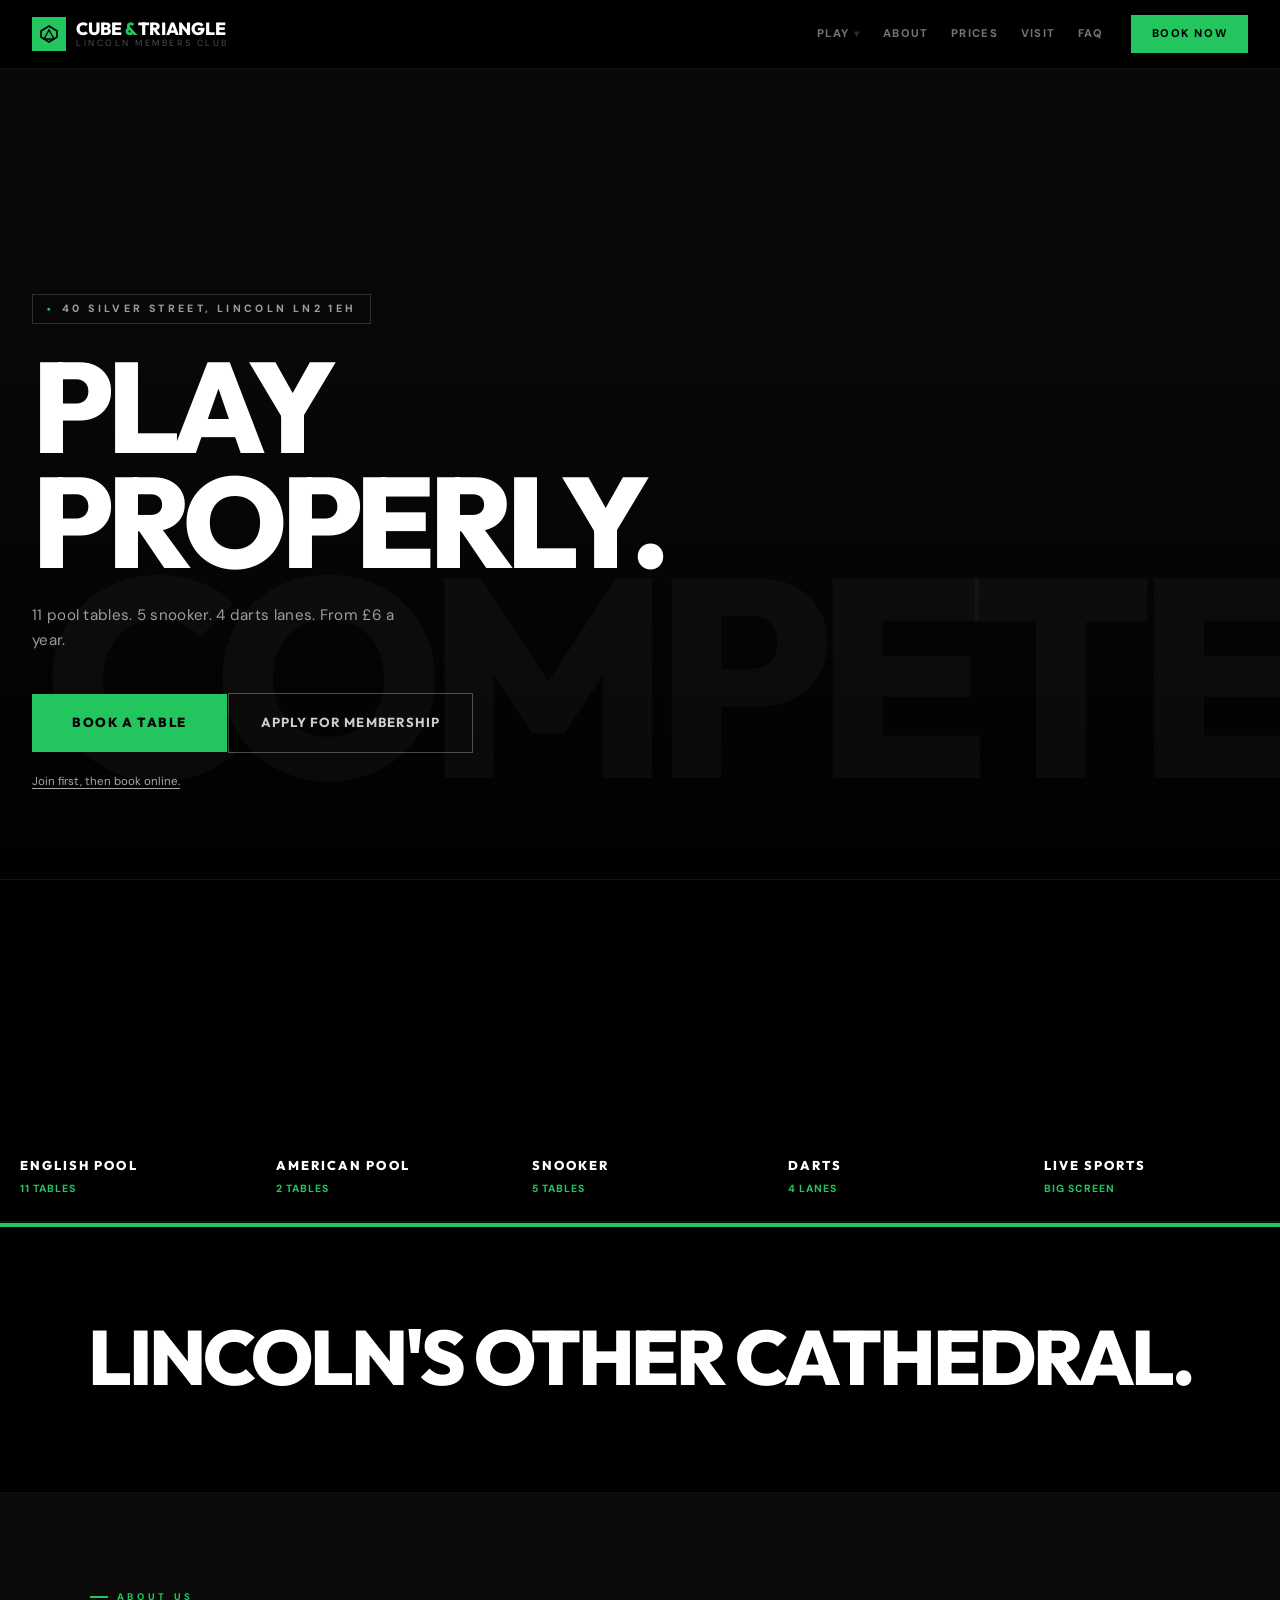
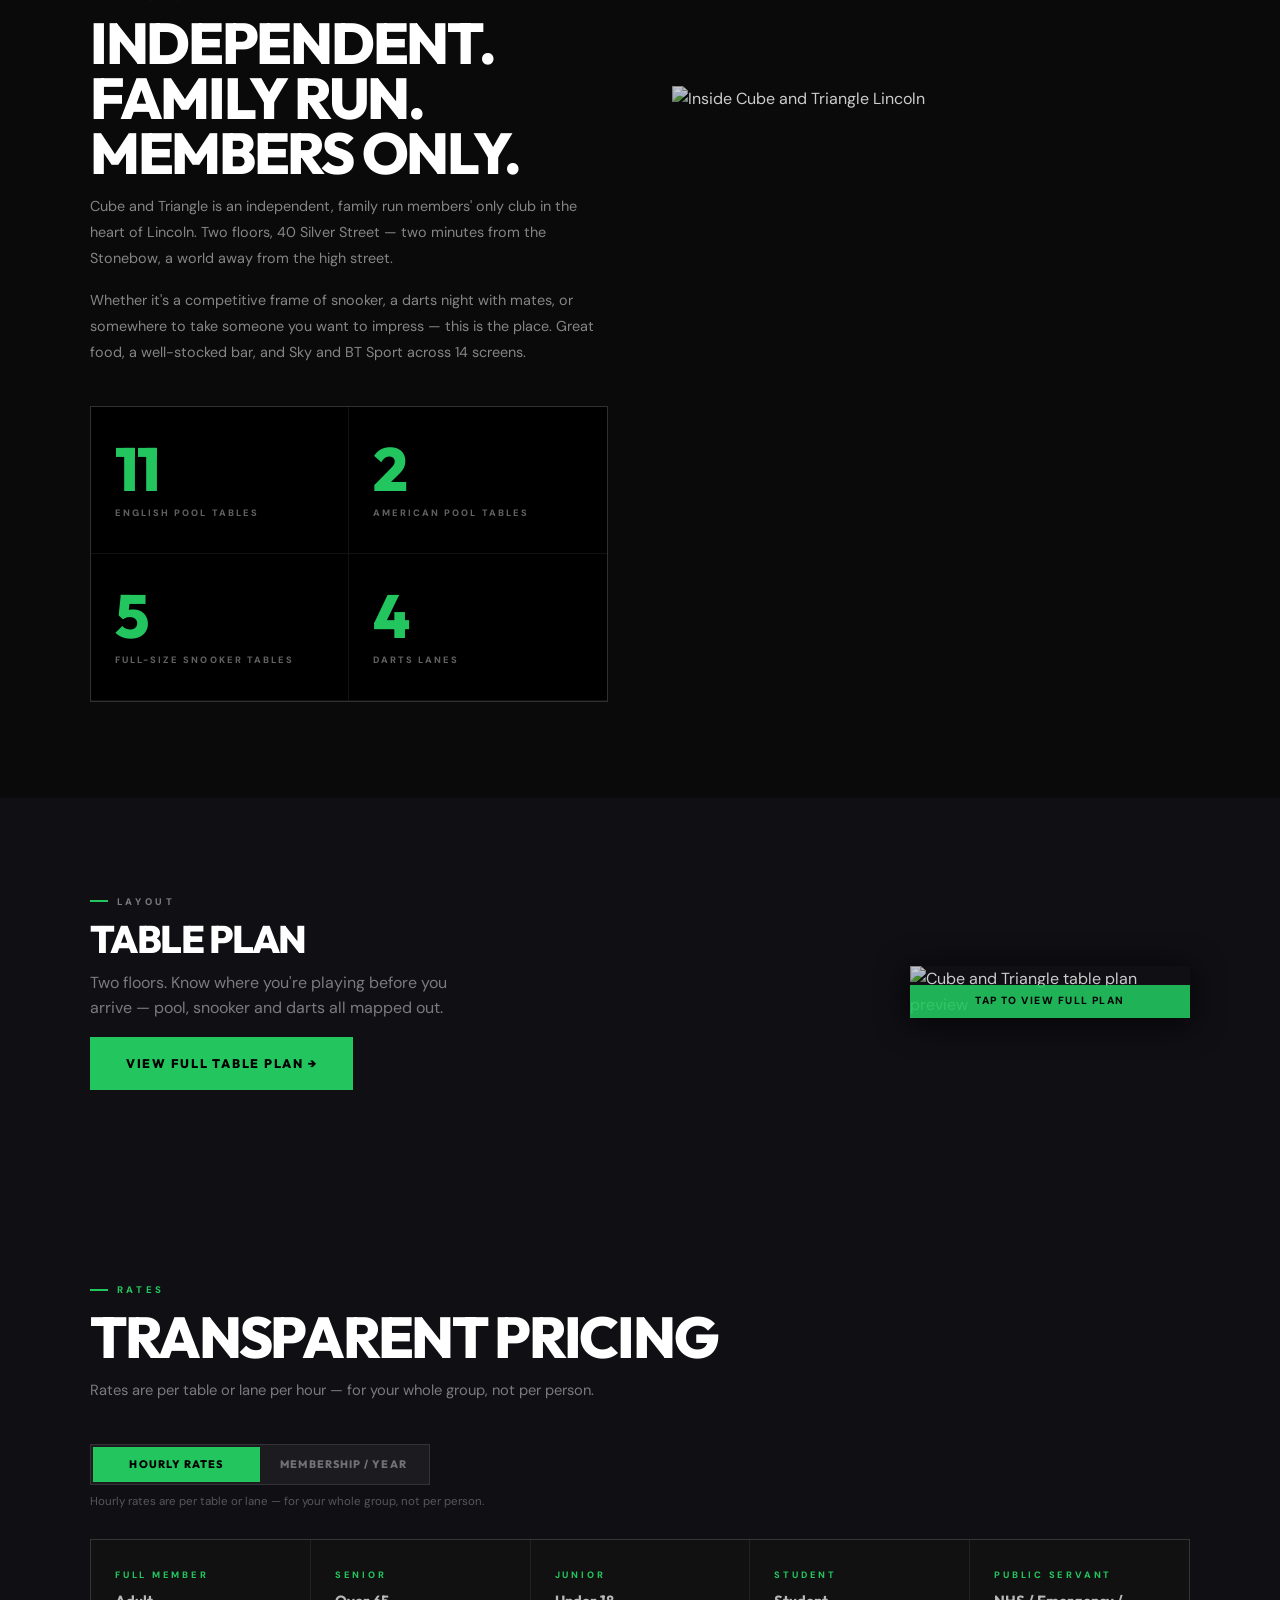
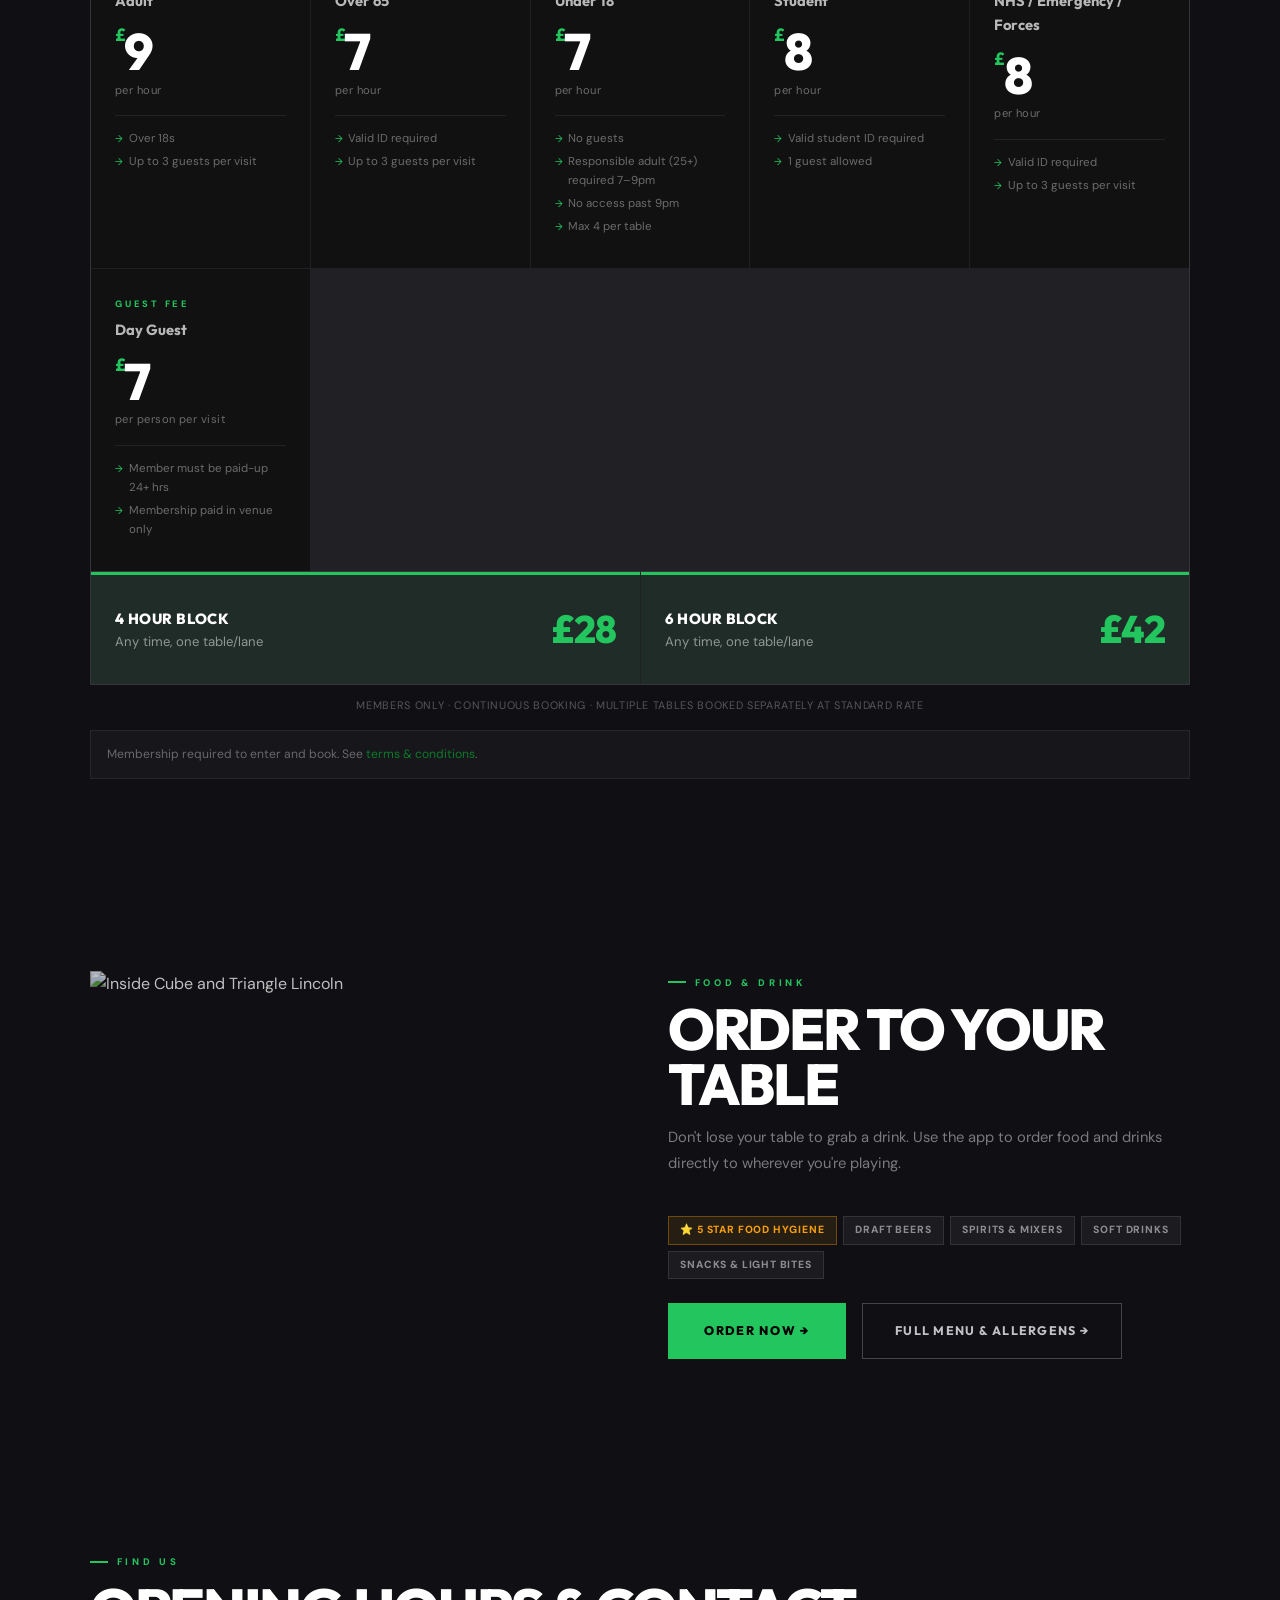
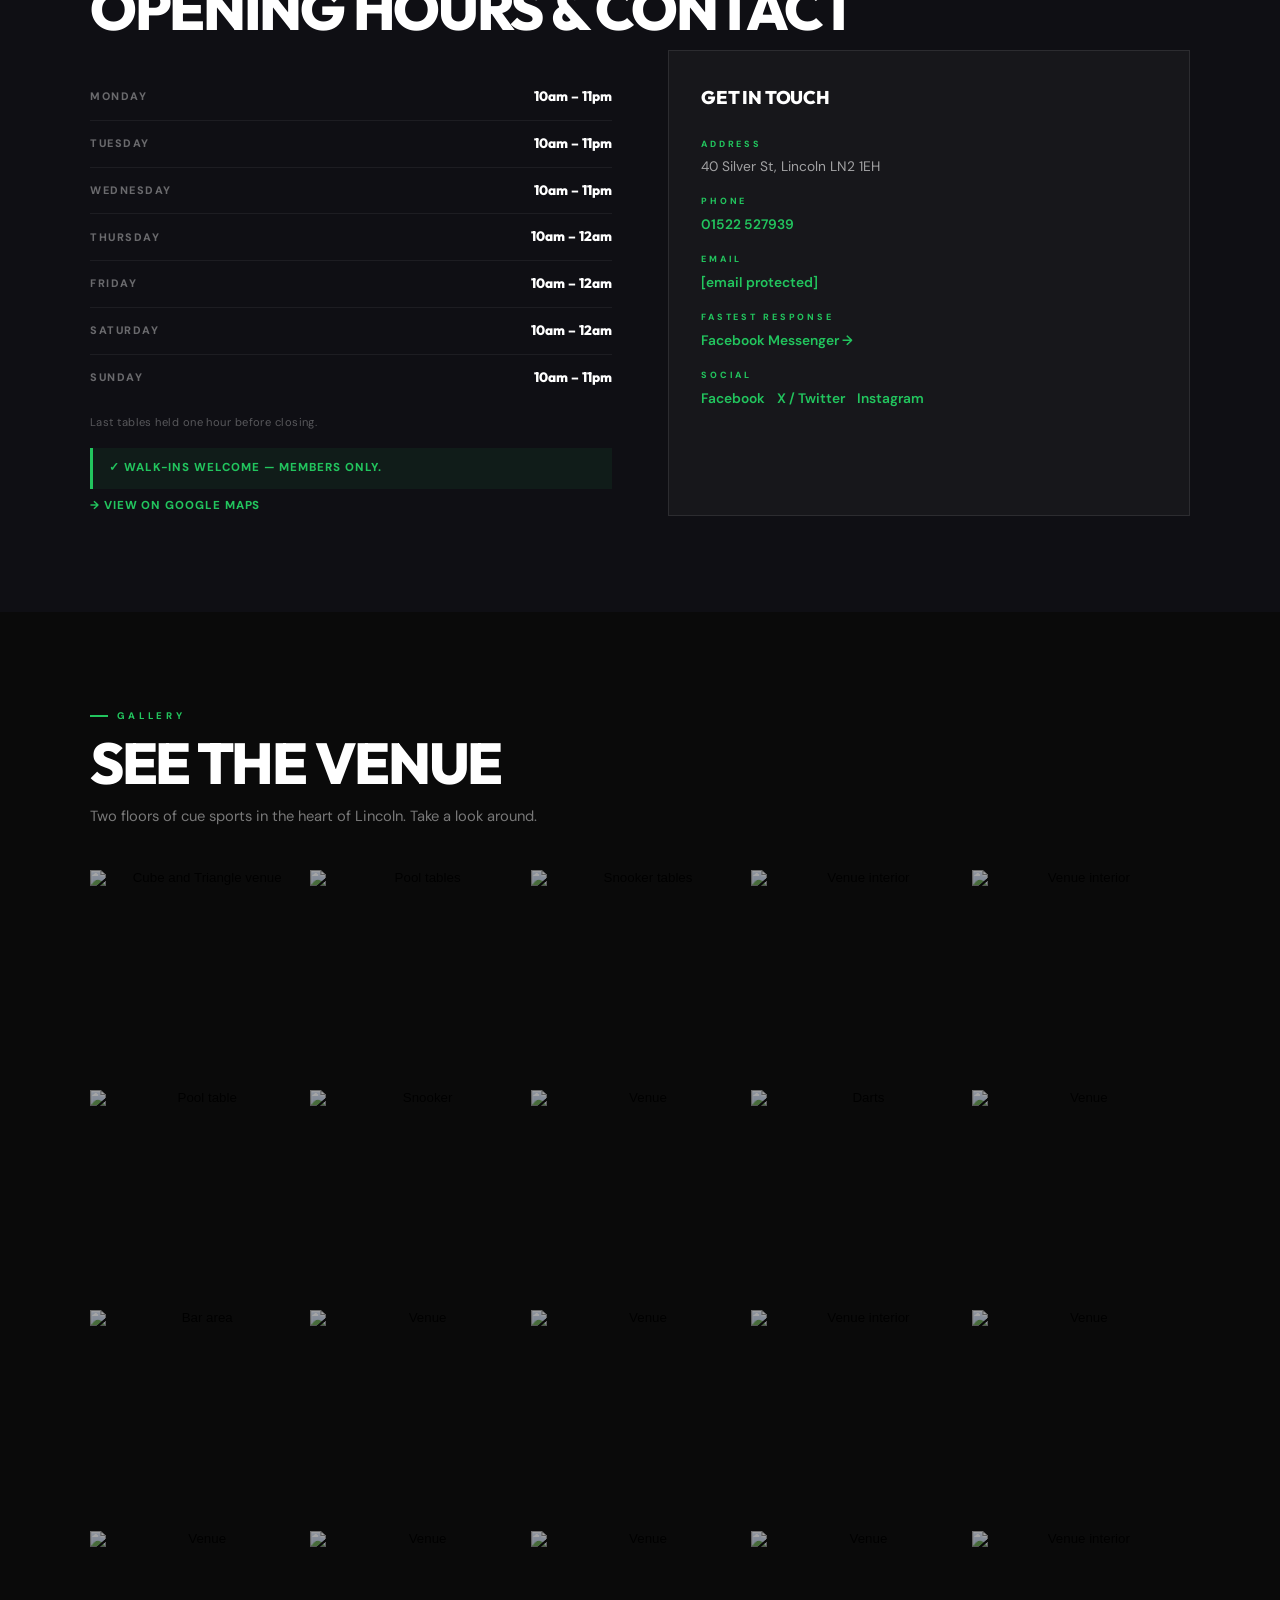
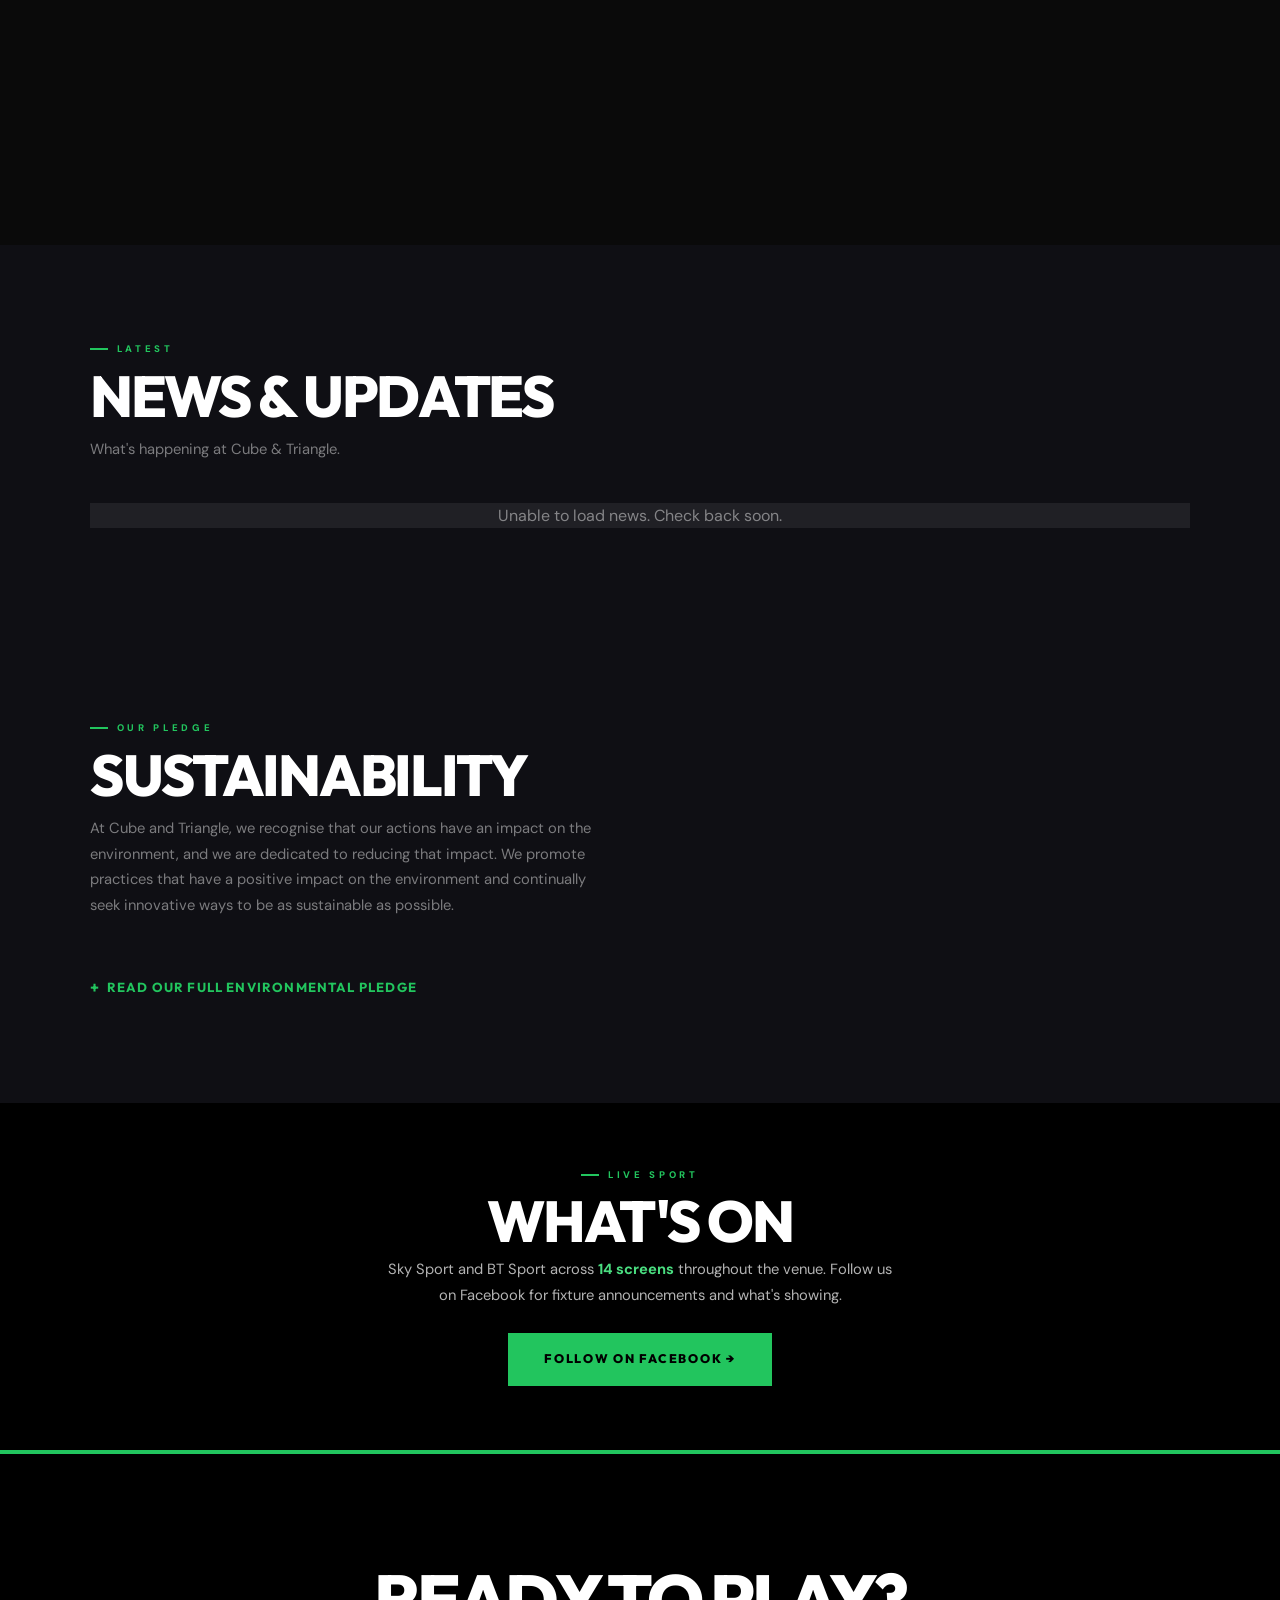
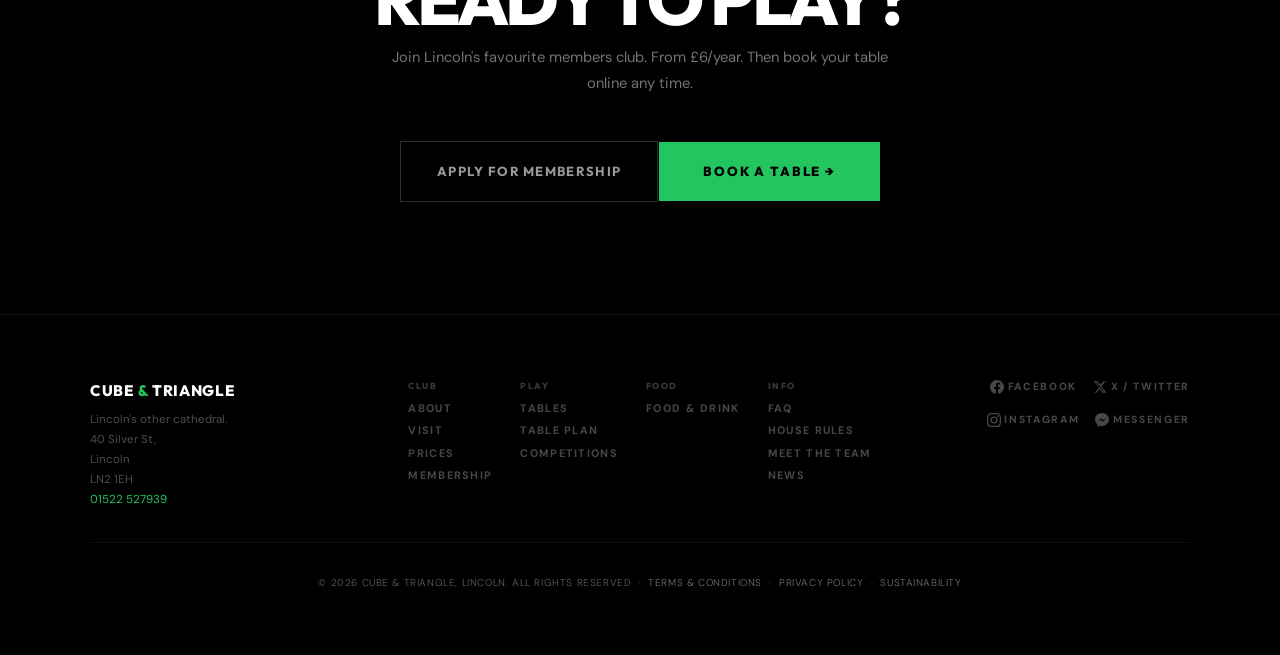
==== commit 2495e57e: "feat: improve footer usability across all pages - Address: split onto three stacked lines (Street / " ====
--- a/index.html
+++ b/index.html
@@ -1,7 +1,7 @@
 <!DOCTYPE html><html lang="en-GB"><head><meta charset="UTF-8"><meta name="viewport" content="width=device-width, initial-scale=1.0"><title>Cube & Triangle | Pool, Snooker & Darts — Lincoln</title><meta name="description" content="Lincoln's members-only pool, snooker and darts club. 11 pool tables, 5 snooker tables, 4 darts lanes. Join from £6/year. 40 Silver St, Lincoln."><link rel="preconnect" href="https://fonts.googleapis.com"><link href="https://fonts.googleapis.com/css2?family=Outfit:wght@400;500;600;700;800&family=DM+Sans:wght@300;400;500&display=swap" rel="stylesheet"><link rel="preload" as="image" href="https://cubeandtriangle.co.uk/site/assets/files/1/cube_triangleimages-dark-57.1000x500.jpg"><link rel="preload" as="image" href="https://cubeandtriangle.co.uk/site/assets/files/1/cube_and_triangle-9909.1000x500.jpg"><link rel="preload" as="image" href="https://cubeandtriangle.co.uk/site/assets/files/1/cube_triangleimages-dark-8.1000x500.jpg"><script type="application/ld+json">{ "@context":"https://schema.org","@type":"SportsActivityLocation", "name":"Cube & Triangle","url":"https://cubeandtriangle.co.uk/", "description":"Lincoln's members-only pool, snooker and darts club.", "telephone":"01522527939","email":"enquiries@cubeandtriangle.co.uk", "address":{"@type":"PostalAddress","streetAddress":"40 Silver Street","addressLocality":"Lincoln","postalCode":"LN2 1EH","addressCountry":"GB"}, "geo":{"@type":"GeoCoordinates","latitude":53.2300066,"longitude":-0.5387381}, "openingHoursSpecification":[ {"@type":"OpeningHoursSpecification","dayOfWeek":["Monday","Tuesday","Wednesday"],"opens":"10:00","closes":"23:00"}, {"@type":"OpeningHoursSpecification","dayOfWeek":["Thursday","Friday","Saturday"],"opens":"10:00","closes":"00:00"}, {"@type":"OpeningHoursSpecification","dayOfWeek":"Sunday","opens":"10:00","closes":"23:00"} ]}</script>
 
   <link rel="stylesheet" href="styles.css">
-</head><body><div id="integrity-v3-0x43542D50" style="display:none;" aria-hidden="true"></div><div id="top" data-ct-build="v1.0.78.77"></div><!-- ─── HEADER ─── --><header id="siteHeader"> <div class="header-inner"> <a href="#top" class="site-logo"> <div class="logo-icon"> <svg width="20" height="20" viewBox="0 0 20 20" fill="none"> <polygon points="10,2 18,7 18,13 10,18 2,13 2,7" fill="none" stroke="white" stroke-width="1.8"/> <polygon points="5,15 10,6 15,15" fill="none" stroke="white" stroke-width="1.4"/> </svg> </div> <div class="logo-words"> <span class="logo-name">Cube <span>&amp;</span> Triangle</span> <span class="logo-tag">Lincoln Members Club</span> </div> </a> <ul class="nav-links" id="navLinks" onclick="var t=event.target.closest('a');if(t){var h=t.getAttribute('href')||'';var nl=document.getElementById('navLinks');var ov=document.getElementById('navOverlay');if(h.startsWith('#')){nl.classList.remove('open','sliding');ov.classList.remove('active');}else{setTimeout(function(){nl.classList.remove('open','sliding');ov.classList.remove('active');},50);}}"> <li class="nav-dropdown"> <a href="#games">Play</a> <div class="dropdown-menu"> <a href="#games">Tables</a> <a href="table-plan.html">Table Plan</a> <a href="food.html">Food &amp; Drink</a> <a href="#gallery">Gallery</a> <a href="#whatson">What's On</a> <div class="dropdown-divider"></div> <a href="competitions.html">Competitions</a> </div> </li> <li><a href="#about">About</a></li> <li><a href="#pricing">Prices</a></li> <li><a href="#visit">Visit</a></li> <li><a href="faq.html">FAQ</a></li> </ul> <div class="nav-actions"> <a href="https://dns.memsec.co.uk/ms7optb/index.php?s=JXbp8Vxd" class="btn-green" target="_blank" rel="noopener">Book Now</a> </div> <button class="hamburger" id="hamburger" aria-label="Open menu"> <span></span><span></span><span></span> </button> </div></header><div class="nav-overlay" id="navOverlay"></div><!-- ─── HERO ─── --><div class="hero" id="heroSection"> <div class="hero-bg hero-bg-1"></div> <div class="hero-bg hero-bg-2"></div> <div class="hero-bg hero-bg-3"></div> <div class="hero-bg hero-bg-4"></div> <div class="hero-bg hero-bg-5"></div> <div class="hero-content"> <p class="hero-eyebrow">40 Silver Street, Lincoln LN2 1EH</p> <h1>Play properly.</h1> <p class="hero-sub">11 pool tables. 5 snooker. 4 darts lanes. From £6 a year.</p> <div class="hero-ctas"> <a href="https://dns.memsec.co.uk/ms7optb/index.php?s=JXbp8Vxd" class="hero-book" target="_blank" rel="noopener">Book a Table</a> <a href="https://dns.memsec.co.uk/ms7omfm/ms7omfm.php?s=JXbp8Vxd" class="hero-join" target="_blank" rel="noopener">Apply for Membership</a> </div> <p class="hero-note"><a href="#membership">Join first, then book online.</a></p> </div></div><!-- ─── GAME TILES ─── --><div class="tiles-section" id="games"> <div class="tiles-grid"> <a class="tile" href="#pricing" aria-label="English Pool — 11 tables. View pricing."> <div class="tile-bg" style="background-image:url('https://cubeandtriangle.co.uk/site/assets/files/1049/cube_triangleimages-49.300x0.jpg')"></div> <div class="tile-overlay"></div> <div class="tile-accent"></div> <div class="tile-content"> <div class="tile-name">English Pool</div> <div class="tile-count">11 tables</div> </div> </a> <a class="tile" href="#pricing" aria-label="American Pool — 2 tables. View pricing."> <div class="tile-bg" style="background-image:url('https://cubeandtriangle.co.uk/site/assets/files/1050/cube_triangleimages-78.300x0.jpg')"></div> <div class="tile-overlay"></div> <div class="tile-accent"></div> <div class="tile-content"> <div class="tile-name">American Pool</div> <div class="tile-count">2 tables</div> </div> </a> <a class="tile" href="#pricing" aria-label="Snooker — 5 tables. View pricing."> <div class="tile-bg" style="background-image:url('https://cubeandtriangle.co.uk/site/assets/files/1051/cube_and_triangle-9947_2.300x0.jpg')"></div> <div class="tile-overlay"></div> <div class="tile-accent"></div> <div class="tile-content"> <div class="tile-name">Snooker</div> <div class="tile-count">5 tables</div> </div> </a> <a class="tile" href="#pricing" aria-label="Darts — 4 lanes. View pricing."> <div class="tile-bg" style="background-image:url('https://cubeandtriangle.co.uk/site/assets/files/1052/cube_triangleimages-72.300x0.jpg')"></div> <div class="tile-overlay"></div> <div class="tile-accent"></div> <div class="tile-content"> <div class="tile-name">Darts</div> <div class="tile-count">4 lanes</div> </div> </a> <a class="tile" href="#whatson" aria-label="Live Sports on big screen. See what's on."> <div class="tile-bg" style="background-image:url('https://cubeandtriangle.co.uk/site/assets/files/1053/live_sport.300x0.jpg')"></div> <div class="tile-overlay"></div> <div class="tile-accent"></div> <div class="tile-content"> <div class="tile-name">Live Sports</div> <div class="tile-count">Big screen</div> </div> </a> </div></div><!-- ─── PULL QUOTE ─── --><div class="pull-quote reveal"> <span>Lincoln's other cathedral.</span></div><!-- ─── ABOUT ─── --><section id="about"> <div class="section-inner"> <div class="about-grid reveal"> <div> <p class="section-label">About us</p> <h2>Independent. Family Run. Members Only.</h2> <div class="about-body"> <p>Cube and Triangle is an independent, family run members' only club in the heart of Lincoln. Two floors, 40 Silver Street — two minutes from the Stonebow, a world away from the high street.</p> <p>Whether it's a competitive frame of snooker, a darts night with mates, or somewhere to take someone you want to impress — this is the place. Great food, a well-stocked bar, and Sky and BT Sport across 14 screens.</p> </div> <div class="about-stats"> <div class="about-stat"><div class="about-stat-num">11</div><div class="about-stat-label">English Pool Tables</div></div> <div class="about-stat"><div class="about-stat-num">2</div><div class="about-stat-label">American Pool Tables</div></div> <div class="about-stat"><div class="about-stat-num">5</div><div class="about-stat-label">Full-size Snooker Tables</div></div> <div class="about-stat"><div class="about-stat-num">4</div><div class="about-stat-label">Darts Lanes</div></div> </div> </div> <div class="about-image"> <img src="https://cubeandtriangle.co.uk/site/assets/files/1066/cube_triangle-dark_small_-50.600x600.jpg" srcset="https://cubeandtriangle.co.uk/site/assets/files/1066/cube_triangle-dark_small_-50.1200x1200.jpg 2x" alt="Inside Cube and Triangle Lincoln" loading="lazy"> </div> </div> </div></section><!-- ─── TABLE PLAN TEASER ─── --><section id="tableplan" style="background:var(--surface);"> <div class="section-inner"> <div class="tableplan-thumb-row reveal"> <div class="tableplan-thumb-text"> <p class="section-label">Layout</p> <h2>Table Plan</h2> <p>Two floors. Know where you&apos;re playing before you arrive — pool, snooker and darts all mapped out.</p> <a href="table-plan.html" class="btn-primary" style="margin-top:1rem;display:inline-flex;">View full table plan →</a> </div> <a href="table-plan.html" class="tableplan-thumb-img" aria-label="View full table plan"> <img src="https://cubeandtriangle.co.uk/site/assets/files/1089/cat_table_plan_v6_sep_2025.400x0.jpg" alt="Cube and Triangle table plan preview" loading="lazy"> <span class="tableplan-thumb-overlay">Tap to view full plan</span> </a> </div> </div></section><!-- ─── PRICING ─── --><section id="pricing" style="background:var(--surface);"> <div class="section-inner"> <div class="reveal"> <p class="section-label">Rates</p> <h2>Transparent Pricing</h2> <p class="lead">Rates are per table or lane per hour — for your whole group, not per person.</p> </div> <div class="reveal"> <div class="pricing-tabs"> <button type="button" class="tab-btn active" data-tab="hourly">Hourly Rates</button> <button type="button" class="tab-btn" data-tab="membership">Membership / Year</button> </div> <p class="tab-hint">Hourly rates are per table or lane — for your whole group, not per person.</p> <!-- Hourly --> <div class="pricing-panel active" id="tab-hourly"> <div class="price-card"> <p class="price-tier">Full Member</p> <p class="price-title">Adult</p> <p class="price-amount"><sup>£</sup>9</p> <p class="price-unit">per hour</p> <ul class="price-rules"> <li>Over 18s</li> <li>Up to 3 guests per visit</li> </ul> </div> <div class="price-card"> <p class="price-tier">Senior</p> <p class="price-title">Over 65</p> <p class="price-amount"><sup>£</sup>7</p> <p class="price-unit">per hour</p> <ul class="price-rules"> <li>Valid ID required</li> <li>Up to 3 guests per visit</li> </ul> </div> <div class="price-card"> <p class="price-tier">Junior</p> <p class="price-title">Under 18</p> <p class="price-amount"><sup>£</sup>7</p> <p class="price-unit">per hour</p> <ul class="price-rules"> <li>No guests</li> <li>Responsible adult (25+) required 7–9pm</li> <li>No access past 9pm</li> <li>Max 4 per table</li> </ul> </div> <div class="price-card"> <p class="price-tier">Student</p> <p class="price-title">Student</p> <p class="price-amount"><sup>£</sup>8</p> <p class="price-unit">per hour</p> <ul class="price-rules"> <li>Valid student ID required</li> <li>1 guest allowed</li> </ul> </div> <div class="price-card"> <p class="price-tier">Public Servant</p> <p class="price-title">NHS / Emergency / Forces</p> <p class="price-amount"><sup>£</sup>8</p> <p class="price-unit">per hour</p> <ul class="price-rules"> <li>Valid ID required</li> <li>Up to 3 guests per visit</li> </ul> </div> <div class="price-card"> <p class="price-tier">Guest Fee</p> <p class="price-title">Day Guest</p> <p class="price-amount"><sup>£</sup>7</p> <p class="price-unit">per person per visit</p> <ul class="price-rules"> <li>Member must be paid-up 24+ hrs</li> <li>Membership paid in venue only</li> </ul> </div> </div> <!-- Membership --> <div class="pricing-panel" id="tab-membership"> <div class="price-card"> <p class="price-tier">Full Member</p> <p class="price-title">Adult (18+)</p> <p class="price-amount"><sup>£</sup>9</p> <p class="price-unit">per year</p> <ul class="price-rules"><li>Up to 3 guests per visit</li></ul> </div> <div class="price-card"> <p class="price-tier">Senior</p> <p class="price-title">Over 65</p> <p class="price-amount"><sup>£</sup>6</p> <p class="price-unit">per year</p> <ul class="price-rules"><li>Valid ID required</li><li>Up to 3 guests</li></ul> </div> <div class="price-card"> <p class="price-tier">Junior</p> <p class="price-title">Under 18</p> <p class="price-amount"><sup>£</sup>7</p> <p class="price-unit">per year</p> <ul class="price-rules"><li>No guests</li><li>Limited venue access until 9pm</li><li>Responsible adult (25+) required 7–9pm</li></ul> </div> <div class="price-card"> <p class="price-tier">Student</p> <p class="price-title">Student (18+)</p> <p class="price-amount"><sup>£</sup>6</p> <p class="price-unit">per year</p> <ul class="price-rules"><li>Valid student ID required</li><li>1 guest allowed</li></ul> </div> <div class="price-card"> <p class="price-tier">Public Servant</p> <p class="price-title">NHS / Emergency / Forces</p> <p class="price-amount"><sup>£</sup>6</p> <p class="price-unit">per year</p> <ul class="price-rules"><li>Valid ID required</li><li>Up to 3 guests</li></ul> </div> </div> <div class="offers-band"> <div class="offer-card"> <div class="offer-label"><strong>4 Hour Block</strong>Any time, one table/lane</div> <div class="offer-price">£28</div> </div> <div class="offer-card"> <div class="offer-label"><strong>6 Hour Block</strong>Any time, one table/lane</div> <div class="offer-price">£42</div> </div> </div> <p class="offer-footnote">Members only · Continuous booking · Multiple tables booked separately at standard rate</p> <p class="pricing-note">Membership required to enter and book. See <a href="https://cubeandtriangle.co.uk/terms-conditions/" style="color:var(--green);">terms &amp; conditions</a>.</p> </div> </div></section><!-- ─── FOOD TEASER ─── --><section id="food"> <div class="section-inner"> <div class="food-grid reveal"> <div class="food-image"> <img src="https://cubeandtriangle.co.uk/site/assets/files/1/cube_triangleimages-dark-8.1000x500.jpg" alt="Inside Cube and Triangle Lincoln" loading="lazy"> </div> <div> <p class="section-label">Food &amp; Drink</p> <h2>Order to your table</h2> <p class="lead">Don&apos;t lose your table to grab a drink. Use the app to order food and drinks directly to wherever you&apos;re playing.</p> <div class="food-tags"> <span class="food-tag food-tag-gold">⭐ 5 Star Food Hygiene</span> <span class="food-tag">Draft beers</span> <span class="food-tag">Spirits &amp; mixers</span> <span class="food-tag">Soft drinks</span> <span class="food-tag">Snacks &amp; light bites</span> </div> <div style="display:flex;gap:1rem;flex-wrap:wrap;margin-top:1.5rem;"> <a href="https://dns.memsec.co.uk/ms7oo/index.php?s=JXbp8Vxd" class="btn-primary" target="_blank" rel="noopener">Order now →</a> <a href="food.html" class="btn-secondary">Full menu &amp; allergens →</a> </div> </div> </div> </div></section><!-- ─── VISIT ─── --><section id="visit" style="background:var(--surface);"> <div class="section-inner"> <div class="reveal"> <p class="section-label">Find us</p> <h2>Opening Hours &amp; Contact</h2> </div> <div class="visit-grid reveal"> <div> <table class="hours-table"> <tr><td>Monday</td><td>10am – 11pm</td></tr> <tr><td>Tuesday</td><td>10am – 11pm</td></tr> <tr><td>Wednesday</td><td>10am – 11pm</td></tr> <tr><td>Thursday</td><td>10am – 12am</td></tr> <tr><td>Friday</td><td>10am – 12am</td></tr> <tr><td>Saturday</td><td>10am – 12am</td></tr> <tr><td>Sunday</td><td>10am – 11pm</td></tr> </table> <p class="hours-note">Last tables held one hour before closing.</p> <div class="walk-in-note">✓ Walk-ins welcome — members only.</div> <a href="https://www.google.com/maps/place/Cube+and+Triangle/@53.2301947,-0.5459584,15.54z/data=!4m5!3m4!1s0x48785be1261e6e8f:0xe1863414b6068e8e!8m2!3d53.2300066!4d-0.5387381" class="map-link" target="_blank" rel="noopener"> → View on Google Maps </a> </div> <div class="contact-block"> <h3>Get in Touch</h3> <div class="contact-item"> <span class="contact-label">Address</span> <span class="contact-val">40 Silver St, Lincoln LN2 1EH</span> </div> <div class="contact-item"> <span class="contact-label">Phone</span> <span class="contact-val"><a href="tel:01522527939">01522 527939</a></span> </div> <div class="contact-item"> <span class="contact-label">Email</span> <span class="contact-val"><a href="/cdn-cgi/l/email-protection#a6c3c8d7d3cfd4cfc3d5e6c5d3c4c3c7c8c2d2d4cfc7c8c1cac388c5c988d3cd"><span class="__cf_email__" data-cfemail="bfdad1cecad6cdd6daccffdccadddaded1dbcbcdd6ded1d8d3da91dcd091cad4">[email&#160;protected]</span></a></span> </div> <div class="contact-item"> <span class="contact-label">Fastest Response</span> <span class="contact-val"><a href="https://msng.link/o/?cubeandtriangle=fm" target="_blank" rel="noopener">Facebook Messenger →</a></span> </div> <div class="contact-item"> <span class="contact-label">Social</span> <span class="contact-val" style="display:flex;gap:0.75rem;flex-wrap:wrap;"> <a href="https://www.facebook.com/cubeandtriangle" target="_blank" rel="noopener">Facebook</a> <a href="https://twitter.com/cubeandtriangle" target="_blank" rel="noopener">X / Twitter</a> <a href="http://instagram.com/cubeandtriangle/" target="_blank" rel="noopener">Instagram</a> </span> </div> </div> </div> </div></section><!-- ─── GALLERY ─── --><section id="gallery"> <div class="section-inner"> <div class="reveal"> <p class="section-label">Gallery</p> <h2>See the Venue</h2> <p class="lead">Two floors of cue sports in the heart of Lincoln. Take a look around.</p> </div> <div class="gallery-grid reveal" id="galleryGrid"> <button class="gallery-item" data-idx="0" aria-label="View photo: Cube and Triangle venue" type="button"><img src="https://cubeandtriangle.co.uk/site/assets/files/1060/cube_triangle-dark_small_-50.400x400.jpg" alt="Cube and Triangle venue" loading="lazy"><div class="gallery-overlay"></div></button> <button class="gallery-item" data-idx="1" aria-label="View photo: Pool tables" type="button"><img src="https://cubeandtriangle.co.uk/site/assets/files/1060/cube_triangle-dark_small_-3.400x400.jpg" alt="Pool tables" loading="lazy"><div class="gallery-overlay"></div></button> <button class="gallery-item" data-idx="2" aria-label="View photo: Snooker tables" type="button"><img src="https://cubeandtriangle.co.uk/site/assets/files/1060/cube_triangle-dark_small_-4.400x400.jpg" alt="Snooker tables" loading="lazy"><div class="gallery-overlay"></div></button> <button class="gallery-item" data-idx="3" aria-label="View photo: Venue interior" type="button"><img src="https://cubeandtriangle.co.uk/site/assets/files/1060/cube_triangle-dark_small_-13.400x400.jpg" alt="Venue interior" loading="lazy"><div class="gallery-overlay"></div></button> <button class="gallery-item" data-idx="4" aria-label="View photo: Venue interior" type="button"><img src="https://cubeandtriangle.co.uk/site/assets/files/1060/cube_triangle-dark_small_-14.400x400.jpg" alt="Venue interior" loading="lazy"><div class="gallery-overlay"></div></button> <button class="gallery-item" data-idx="5" aria-label="View photo: Pool table" type="button"><img src="https://cubeandtriangle.co.uk/site/assets/files/1060/cube_triangle-dark_small_-16.400x400.jpg" alt="Pool table" loading="lazy"><div class="gallery-overlay"></div></button> <button class="gallery-item" data-idx="6" aria-label="View photo: Snooker" type="button"><img src="https://cubeandtriangle.co.uk/site/assets/files/1060/cube_triangle-dark_small_-17.400x400.jpg" alt="Snooker" loading="lazy"><div class="gallery-overlay"></div></button> <button class="gallery-item" data-idx="7" aria-label="View photo: Venue" type="button"><img src="https://cubeandtriangle.co.uk/site/assets/files/1060/cube_triangle-dark_small_-18.400x400.jpg" alt="Venue" loading="lazy"><div class="gallery-overlay"></div></button> <button class="gallery-item" data-idx="8" aria-label="View photo: Darts" type="button"><img src="https://cubeandtriangle.co.uk/site/assets/files/1060/cube_triangle-dark_small_-19.400x400.jpg" alt="Darts" loading="lazy"><div class="gallery-overlay"></div></button> <button class="gallery-item" data-idx="9" aria-label="View photo: Venue" type="button"><img src="https://cubeandtriangle.co.uk/site/assets/files/1060/cube_triangle-dark_small_-20.400x400.jpg" alt="Venue" loading="lazy"><div class="gallery-overlay"></div></button> <button class="gallery-item" data-idx="10" aria-label="View photo: Bar area" type="button"><img src="https://cubeandtriangle.co.uk/site/assets/files/1060/cube_triangle-dark_small_-21.400x400.jpg" alt="Bar area" loading="lazy"><div class="gallery-overlay"></div></button> <button class="gallery-item" data-idx="11" aria-label="View photo: Venue" type="button"><img src="https://cubeandtriangle.co.uk/site/assets/files/1060/cube_triangle-dark_small_-27.400x400.jpg" alt="Venue" loading="lazy"><div class="gallery-overlay"></div></button> <button class="gallery-item" data-idx="12" aria-label="View photo: Venue" type="button"><img src="https://cubeandtriangle.co.uk/site/assets/files/1060/cube_triangle-dark_small_-28.400x400.jpg" alt="Venue" loading="lazy"><div class="gallery-overlay"></div></button> <button class="gallery-item" data-idx="13" aria-label="View photo: Venue interior" type="button"><img src="https://cubeandtriangle.co.uk/site/assets/files/1060/cube_triangle-dark_small_-31.400x400.jpg" alt="Venue interior" loading="lazy"><div class="gallery-overlay"></div></button> <button class="gallery-item" data-idx="14" aria-label="View photo: Venue" type="button"><img src="https://cubeandtriangle.co.uk/site/assets/files/1060/cube_triangle-dark_small_-55.400x400.jpg" alt="Venue" loading="lazy"><div class="gallery-overlay"></div></button> <button class="gallery-item" data-idx="15" aria-label="View photo: Venue" type="button"><img src="https://cubeandtriangle.co.uk/site/assets/files/1060/cube_triangle-dark_small_-67.400x400.jpg" alt="Venue" loading="lazy"><div class="gallery-overlay"></div></button> <button class="gallery-item" data-idx="16" aria-label="View photo: Venue" type="button"><img src="https://cubeandtriangle.co.uk/site/assets/files/1060/cube_triangle-dark_small_-70.400x400.jpg" alt="Venue" loading="lazy"><div class="gallery-overlay"></div></button> <button class="gallery-item" data-idx="17" aria-label="View photo: Venue" type="button"><img src="https://cubeandtriangle.co.uk/site/assets/files/1060/cube_triangle-dark_small_-77.400x400.jpg" alt="Venue" loading="lazy"><div class="gallery-overlay"></div></button> <button class="gallery-item" data-idx="18" aria-label="View photo: Venue" type="button"><img src="https://cubeandtriangle.co.uk/site/assets/files/1060/20230803_090613.400x400.jpg" alt="Venue" loading="lazy"><div class="gallery-overlay"></div></button> <button class="gallery-item" data-idx="19" aria-label="View photo: Venue interior" type="button"><img src="https://cubeandtriangle.co.uk/site/assets/files/1060/20230630_181109.400x400.jpg" alt="Venue interior" loading="lazy"><div class="gallery-overlay"></div></button> </div> </div></section><!-- Lightbox --><div class="lightbox" id="lightbox" role="dialog" aria-modal="true"> <button class="lightbox-close" id="lbClose">×</button> <button class="lightbox-prev" id="lbPrev" aria-label="Previous photo">‹</button> <img class="lightbox-img" id="lbImg" src="" alt=""> <button class="lightbox-next" id="lbNext" aria-label="Next photo">›</button> <div class="lightbox-count" id="lbCount"></div></div><!-- ─── NEWS ─── --><section id="news" style="background:var(--surface);"> <div class="section-inner"> <div class="reveal"> <p class="section-label">Latest</p> <h2>News &amp; Updates</h2> <p class="lead">What's happening at Cube &amp; Triangle.</p> </div> <div class="news-grid reveal" id="newsGrid"> <!-- Populated from news.json --> </div> </div></section><!-- ─── SUSTAINABILITY ─── --><section id="sustainability"> <div class="section-inner"> <div class="reveal"> <p class="section-label">Our Pledge</p> <h2>Sustainability</h2> <div class="sustain-intro"> <p class="lead" style="margin-bottom:0;">At Cube and Triangle, we recognise that our actions have an impact on the environment, and we are dedicated to reducing that impact. We promote practices that have a positive impact on the environment and continually seek innovative ways to be as sustainable as possible.</p> </div> </div> <details class="sustain-details"><summary class="sustain-summary">Read our full environmental pledge</summary><div class="sustain-grid"> <div class="sustain-card"> <div class="sustain-num">1</div> <h4>Reduce Waste</h4> <p>We minimise waste through recycling. Our waste handlers are <strong>zero landfill</strong>. We no longer serve food with any single-use plastic. We only stock <strong>Teapigs Tea</strong> as the tea bag is compostable. Salad food waste is limited — the guinea pigs at home happily consume unused salad. Vinegar sachets are available on request only. Tap water is available on request. Our bottled water comes in <strong>100% rPET packaging</strong>.</p> </div> <div class="sustain-card"> <div class="sustain-num">2</div> <h4>Source Locally</h4> <p>We prioritise sourcing ingredients from <strong>local, sustainable, and ethical suppliers</strong> wherever possible. This supports our community and reduces our carbon footprint. Many of our drinks are <strong>distilled and bottled in the UK</strong>, reducing their air-miles.</p> </div> <div class="sustain-card"> <div class="sustain-num">3</div> <h4>Climate-Friendly Drinks</h4> <p>Some of our drinks actively protect the environment. <strong>Hawksbill Rum</strong> donates proceeds to protect the Hawksbill Turtle. <strong>Molson Coors Coastal Wine</strong> is in partnership with Plastic Oceans Org. <strong>Sapling Vodka</strong> plants a tree with every bottle sale. We plan to stock <strong>Toti Dark Rum</strong>, which gives proceeds to marine projects.</p> </div> <div class="sustain-card"> <div class="sustain-num">4</div> <h4>Fair-Trade Products</h4> <p><strong>Stokes Coffee</strong> is Fair-Trade and aligned with the Rainforest Alliance. Fair coffee liqueur is made from Fair-Trade coffee beans. We also stock <strong>fair-trade sugar</strong>.</p> </div> <div class="sustain-card"> <div class="sustain-num">5</div> <h4>Plant-Based Options</h4> <p>We offer a variety of <strong>plant-based menu options</strong>. We do not serve seafood due to its environmental impact on the ocean. We <strong>only serve oat milk</strong>. Many of our drinks are vegan and our creamy liqueurs are all plant-based.</p> </div> <div class="sustain-card"> <div class="sustain-num">6</div> <h4>Conserve Water &amp; Energy</h4> <p>We reduce consumption through efficient equipment including our new glasswasher and <strong>LED lighting</strong>. We use an app to ensure equipment is only on when necessary. Taps in the toilets automatically turn off. Our <strong>energy supply is 100% renewable</strong>.</p> </div></div></details> </div></section><!-- ─── WHAT'S ON ─── --><section id="whatson" style="padding:4rem 2rem; background:var(--text); text-align:center;"> <div class="section-inner" style="text-align:center;"> <p class="section-label" style="justify-content:center;">Live Sport</p> <h2 style="color:#fff; margin-bottom:0.5rem;">What's On</h2> <p class="lead" style="color:rgba(255,255,255,0.7); margin:0 auto 1.5rem;">Sky Sport and BT Sport across <strong style="color:#4ade80;">14 screens</strong> throughout the venue. Follow us on Facebook for fixture announcements and what's showing.</p> <a href="https://www.facebook.com/cubeandtriangle" class="btn-primary" style="display:inline-flex; margin:0 auto;" target="_blank" rel="noopener">Follow on Facebook →</a> </div></section><!-- ─── FINAL CTA ─── --><section id="cta-band"> <div class="section-inner"> <h2>Ready to Play?</h2> <p class="lead">Join Lincoln's favourite members club. From £6/year. Then book your table online any time.</p> <div class="cta-band-buttons"> <a href="https://dns.memsec.co.uk/ms7omfm/ms7omfm.php?s=JXbp8Vxd" class="cta-band-join" target="_blank" rel="noopener">Apply for Membership</a> <a href="https://dns.memsec.co.uk/ms7optb/index.php?s=JXbp8Vxd" class="cta-band-book" target="_blank" rel="noopener">Book a Table →</a> </div> </div></section><!-- ─── FOOTER ─── --><footer> <div class="footer-inner"> <div> <div class="footer-logo-name">Cube <span>&amp;</span> Triangle</div> <p class="footer-tagline">Lincoln's other cathedral.<br>40 Silver St, Lincoln LN2 1EH<br><a href="tel:01522527939">01522 527939</a></p> </div> <nav class="footer-nav" aria-label="Footer navigation"> <a href="#about">About</a> <a href="#games">Tables</a> <a href="#membership">Membership</a> <a href="#pricing">Prices</a> <a href="#visit">Visit</a> <a href="#news">News</a> <a href="table-plan.html">Table Plan</a> <a href="food.html">Food &amp; Drink</a> <a href="faq.html">FAQ</a> <a href="rules.html">House Rules</a> <a href="team.html">Meet the Team</a> <a href="competitions.html">Competitions</a> </nav> <div> <div class="footer-social"> <a href="https://www.facebook.com/cubeandtriangle" target="_blank" rel="noopener">Facebook</a> <a href="https://twitter.com/cubeandtriangle" target="_blank" rel="noopener">X / Twitter</a> <a href="http://instagram.com/cubeandtriangle/" target="_blank" rel="noopener">Instagram</a> <a href="https://msng.link/o/?cubeandtriangle=fm" target="_blank" rel="noopener">Messenger</a> </div> </div> <p class="footer-copy">© 2026 Cube &amp; Triangle, Lincoln. All Rights Reserved &nbsp;·&nbsp; <a href="https://cubeandtriangle.co.uk/terms-conditions/">Terms &amp; Conditions</a> &nbsp;·&nbsp; <a href="https://cubeandtriangle.co.uk/privacy/">Privacy Policy</a> &nbsp;·&nbsp; <a href="#sustainability">Sustainability</a> </p> </div></footer><!-- ─── STICKY MOBILE ─── --><div class="sticky-mobile"> <a href="https://dns.memsec.co.uk/ms7omfm/ms7omfm.php?s=JXbp8Vxd" class="sm-join" target="_blank" rel="noopener">Join — from £6</a> <a href="https://dns.memsec.co.uk/ms7optb/index.php?s=JXbp8Vxd" class="sm-book" target="_blank" rel="noopener">Book a Table</a></div><button id="backToTop" aria-label="Back to top">↑</button><script src="menu.js"></script><script data-cfasync="false" src="/cdn-cgi/scripts/5c5dd728/cloudflare-static/email-decode.min.js"></script><script>
+</head><body><div id="integrity-v3-0x43542D50" style="display:none;" aria-hidden="true"></div><div id="top" data-ct-build="v1.0.78.77"></div><!-- ─── HEADER ─── --><header id="siteHeader"> <div class="header-inner"> <a href="#top" class="site-logo"> <div class="logo-icon"> <svg width="20" height="20" viewBox="0 0 20 20" fill="none"> <polygon points="10,2 18,7 18,13 10,18 2,13 2,7" fill="none" stroke="white" stroke-width="1.8"/> <polygon points="5,15 10,6 15,15" fill="none" stroke="white" stroke-width="1.4"/> </svg> </div> <div class="logo-words"> <span class="logo-name">Cube <span>&amp;</span> Triangle</span> <span class="logo-tag">Lincoln Members Club</span> </div> </a> <ul class="nav-links" id="navLinks" onclick="var t=event.target.closest('a');if(t){var h=t.getAttribute('href')||'';var nl=document.getElementById('navLinks');var ov=document.getElementById('navOverlay');if(h.startsWith('#')){nl.classList.remove('open','sliding');ov.classList.remove('active');}else{setTimeout(function(){nl.classList.remove('open','sliding');ov.classList.remove('active');},50);}}"> <li class="nav-dropdown"> <a href="#games">Play</a> <div class="dropdown-menu"> <a href="#games">Tables</a> <a href="table-plan.html">Table Plan</a> <a href="food.html">Food &amp; Drink</a> <a href="#gallery">Gallery</a> <a href="#whatson">What's On</a> <div class="dropdown-divider"></div> <a href="competitions.html">Competitions</a> </div> </li> <li><a href="#about">About</a></li> <li><a href="#pricing">Prices</a></li> <li><a href="#visit">Visit</a></li> <li><a href="faq.html">FAQ</a></li> </ul> <div class="nav-actions"> <a href="https://dns.memsec.co.uk/ms7optb/index.php?s=JXbp8Vxd" class="btn-green" target="_blank" rel="noopener">Book Now</a> </div> <button class="hamburger" id="hamburger" aria-label="Open menu"> <span></span><span></span><span></span> </button> </div></header><div class="nav-overlay" id="navOverlay"></div><!-- ─── HERO ─── --><div class="hero" id="heroSection"> <div class="hero-bg hero-bg-1"></div> <div class="hero-bg hero-bg-2"></div> <div class="hero-bg hero-bg-3"></div> <div class="hero-bg hero-bg-4"></div> <div class="hero-bg hero-bg-5"></div> <div class="hero-content"> <p class="hero-eyebrow">40 Silver Street, Lincoln LN2 1EH</p> <h1>Play properly.</h1> <p class="hero-sub">11 pool tables. 5 snooker. 4 darts lanes. From £6 a year.</p> <div class="hero-ctas"> <a href="https://dns.memsec.co.uk/ms7optb/index.php?s=JXbp8Vxd" class="hero-book" target="_blank" rel="noopener">Book a Table</a> <a href="https://dns.memsec.co.uk/ms7omfm/ms7omfm.php?s=JXbp8Vxd" class="hero-join" target="_blank" rel="noopener">Apply for Membership</a> </div> <p class="hero-note"><a href="#membership">Join first, then book online.</a></p> </div></div><!-- ─── GAME TILES ─── --><div class="tiles-section" id="games"> <div class="tiles-grid"> <a class="tile" href="#pricing" aria-label="English Pool — 11 tables. View pricing."> <div class="tile-bg" style="background-image:url('https://cubeandtriangle.co.uk/site/assets/files/1049/cube_triangleimages-49.300x0.jpg')"></div> <div class="tile-overlay"></div> <div class="tile-accent"></div> <div class="tile-content"> <div class="tile-name">English Pool</div> <div class="tile-count">11 tables</div> </div> </a> <a class="tile" href="#pricing" aria-label="American Pool — 2 tables. View pricing."> <div class="tile-bg" style="background-image:url('https://cubeandtriangle.co.uk/site/assets/files/1050/cube_triangleimages-78.300x0.jpg')"></div> <div class="tile-overlay"></div> <div class="tile-accent"></div> <div class="tile-content"> <div class="tile-name">American Pool</div> <div class="tile-count">2 tables</div> </div> </a> <a class="tile" href="#pricing" aria-label="Snooker — 5 tables. View pricing."> <div class="tile-bg" style="background-image:url('https://cubeandtriangle.co.uk/site/assets/files/1051/cube_and_triangle-9947_2.300x0.jpg')"></div> <div class="tile-overlay"></div> <div class="tile-accent"></div> <div class="tile-content"> <div class="tile-name">Snooker</div> <div class="tile-count">5 tables</div> </div> </a> <a class="tile" href="#pricing" aria-label="Darts — 4 lanes. View pricing."> <div class="tile-bg" style="background-image:url('https://cubeandtriangle.co.uk/site/assets/files/1052/cube_triangleimages-72.300x0.jpg')"></div> <div class="tile-overlay"></div> <div class="tile-accent"></div> <div class="tile-content"> <div class="tile-name">Darts</div> <div class="tile-count">4 lanes</div> </div> </a> <a class="tile" href="#whatson" aria-label="Live Sports on big screen. See what's on."> <div class="tile-bg" style="background-image:url('https://cubeandtriangle.co.uk/site/assets/files/1053/live_sport.300x0.jpg')"></div> <div class="tile-overlay"></div> <div class="tile-accent"></div> <div class="tile-content"> <div class="tile-name">Live Sports</div> <div class="tile-count">Big screen</div> </div> </a> </div></div><!-- ─── PULL QUOTE ─── --><div class="pull-quote reveal"> <span>Lincoln's other cathedral.</span></div><!-- ─── ABOUT ─── --><section id="about"> <div class="section-inner"> <div class="about-grid reveal"> <div> <p class="section-label">About us</p> <h2>Independent. Family Run. Members Only.</h2> <div class="about-body"> <p>Cube and Triangle is an independent, family run members' only club in the heart of Lincoln. Two floors, 40 Silver Street — two minutes from the Stonebow, a world away from the high street.</p> <p>Whether it's a competitive frame of snooker, a darts night with mates, or somewhere to take someone you want to impress — this is the place. Great food, a well-stocked bar, and Sky and BT Sport across 14 screens.</p> </div> <div class="about-stats"> <div class="about-stat"><div class="about-stat-num">11</div><div class="about-stat-label">English Pool Tables</div></div> <div class="about-stat"><div class="about-stat-num">2</div><div class="about-stat-label">American Pool Tables</div></div> <div class="about-stat"><div class="about-stat-num">5</div><div class="about-stat-label">Full-size Snooker Tables</div></div> <div class="about-stat"><div class="about-stat-num">4</div><div class="about-stat-label">Darts Lanes</div></div> </div> </div> <div class="about-image"> <img src="https://cubeandtriangle.co.uk/site/assets/files/1066/cube_triangle-dark_small_-50.600x600.jpg" srcset="https://cubeandtriangle.co.uk/site/assets/files/1066/cube_triangle-dark_small_-50.1200x1200.jpg 2x" alt="Inside Cube and Triangle Lincoln" loading="lazy"> </div> </div> </div></section><!-- ─── TABLE PLAN TEASER ─── --><section id="tableplan" style="background:var(--surface);"> <div class="section-inner"> <div class="tableplan-thumb-row reveal"> <div class="tableplan-thumb-text"> <p class="section-label">Layout</p> <h2>Table Plan</h2> <p>Two floors. Know where you&apos;re playing before you arrive — pool, snooker and darts all mapped out.</p> <a href="table-plan.html" class="btn-primary" style="margin-top:1rem;display:inline-flex;">View full table plan →</a> </div> <a href="table-plan.html" class="tableplan-thumb-img" aria-label="View full table plan"> <img src="https://cubeandtriangle.co.uk/site/assets/files/1089/cat_table_plan_v6_sep_2025.400x0.jpg" alt="Cube and Triangle table plan preview" loading="lazy"> <span class="tableplan-thumb-overlay">Tap to view full plan</span> </a> </div> </div></section><!-- ─── PRICING ─── --><section id="pricing" style="background:var(--surface);"> <div class="section-inner"> <div class="reveal"> <p class="section-label">Rates</p> <h2>Transparent Pricing</h2> <p class="lead">Rates are per table or lane per hour — for your whole group, not per person.</p> </div> <div class="reveal"> <div class="pricing-tabs"> <button type="button" class="tab-btn active" data-tab="hourly">Hourly Rates</button> <button type="button" class="tab-btn" data-tab="membership">Membership / Year</button> </div> <p class="tab-hint">Hourly rates are per table or lane — for your whole group, not per person.</p> <!-- Hourly --> <div class="pricing-panel active" id="tab-hourly"> <div class="price-card"> <p class="price-tier">Full Member</p> <p class="price-title">Adult</p> <p class="price-amount"><sup>£</sup>9</p> <p class="price-unit">per hour</p> <ul class="price-rules"> <li>Over 18s</li> <li>Up to 3 guests per visit</li> </ul> </div> <div class="price-card"> <p class="price-tier">Senior</p> <p class="price-title">Over 65</p> <p class="price-amount"><sup>£</sup>7</p> <p class="price-unit">per hour</p> <ul class="price-rules"> <li>Valid ID required</li> <li>Up to 3 guests per visit</li> </ul> </div> <div class="price-card"> <p class="price-tier">Junior</p> <p class="price-title">Under 18</p> <p class="price-amount"><sup>£</sup>7</p> <p class="price-unit">per hour</p> <ul class="price-rules"> <li>No guests</li> <li>Responsible adult (25+) required 7–9pm</li> <li>No access past 9pm</li> <li>Max 4 per table</li> </ul> </div> <div class="price-card"> <p class="price-tier">Student</p> <p class="price-title">Student</p> <p class="price-amount"><sup>£</sup>8</p> <p class="price-unit">per hour</p> <ul class="price-rules"> <li>Valid student ID required</li> <li>1 guest allowed</li> </ul> </div> <div class="price-card"> <p class="price-tier">Public Servant</p> <p class="price-title">NHS / Emergency / Forces</p> <p class="price-amount"><sup>£</sup>8</p> <p class="price-unit">per hour</p> <ul class="price-rules"> <li>Valid ID required</li> <li>Up to 3 guests per visit</li> </ul> </div> <div class="price-card"> <p class="price-tier">Guest Fee</p> <p class="price-title">Day Guest</p> <p class="price-amount"><sup>£</sup>7</p> <p class="price-unit">per person per visit</p> <ul class="price-rules"> <li>Member must be paid-up 24+ hrs</li> <li>Membership paid in venue only</li> </ul> </div> </div> <!-- Membership --> <div class="pricing-panel" id="tab-membership"> <div class="price-card"> <p class="price-tier">Full Member</p> <p class="price-title">Adult (18+)</p> <p class="price-amount"><sup>£</sup>9</p> <p class="price-unit">per year</p> <ul class="price-rules"><li>Up to 3 guests per visit</li></ul> </div> <div class="price-card"> <p class="price-tier">Senior</p> <p class="price-title">Over 65</p> <p class="price-amount"><sup>£</sup>6</p> <p class="price-unit">per year</p> <ul class="price-rules"><li>Valid ID required</li><li>Up to 3 guests</li></ul> </div> <div class="price-card"> <p class="price-tier">Junior</p> <p class="price-title">Under 18</p> <p class="price-amount"><sup>£</sup>7</p> <p class="price-unit">per year</p> <ul class="price-rules"><li>No guests</li><li>Limited venue access until 9pm</li><li>Responsible adult (25+) required 7–9pm</li></ul> </div> <div class="price-card"> <p class="price-tier">Student</p> <p class="price-title">Student (18+)</p> <p class="price-amount"><sup>£</sup>6</p> <p class="price-unit">per year</p> <ul class="price-rules"><li>Valid student ID required</li><li>1 guest allowed</li></ul> </div> <div class="price-card"> <p class="price-tier">Public Servant</p> <p class="price-title">NHS / Emergency / Forces</p> <p class="price-amount"><sup>£</sup>6</p> <p class="price-unit">per year</p> <ul class="price-rules"><li>Valid ID required</li><li>Up to 3 guests</li></ul> </div> </div> <div class="offers-band"> <div class="offer-card"> <div class="offer-label"><strong>4 Hour Block</strong>Any time, one table/lane</div> <div class="offer-price">£28</div> </div> <div class="offer-card"> <div class="offer-label"><strong>6 Hour Block</strong>Any time, one table/lane</div> <div class="offer-price">£42</div> </div> </div> <p class="offer-footnote">Members only · Continuous booking · Multiple tables booked separately at standard rate</p> <p class="pricing-note">Membership required to enter and book. See <a href="https://cubeandtriangle.co.uk/terms-conditions/" style="color:var(--green);">terms &amp; conditions</a>.</p> </div> </div></section><!-- ─── FOOD TEASER ─── --><section id="food"> <div class="section-inner"> <div class="food-grid reveal"> <div class="food-image"> <img src="https://cubeandtriangle.co.uk/site/assets/files/1/cube_triangleimages-dark-8.1000x500.jpg" alt="Inside Cube and Triangle Lincoln" loading="lazy"> </div> <div> <p class="section-label">Food &amp; Drink</p> <h2>Order to your table</h2> <p class="lead">Don&apos;t lose your table to grab a drink. Use the app to order food and drinks directly to wherever you&apos;re playing.</p> <div class="food-tags"> <span class="food-tag food-tag-gold">⭐ 5 Star Food Hygiene</span> <span class="food-tag">Draft beers</span> <span class="food-tag">Spirits &amp; mixers</span> <span class="food-tag">Soft drinks</span> <span class="food-tag">Snacks &amp; light bites</span> </div> <div style="display:flex;gap:1rem;flex-wrap:wrap;margin-top:1.5rem;"> <a href="https://dns.memsec.co.uk/ms7oo/index.php?s=JXbp8Vxd" class="btn-primary" target="_blank" rel="noopener">Order now →</a> <a href="food.html" class="btn-secondary">Full menu &amp; allergens →</a> </div> </div> </div> </div></section><!-- ─── VISIT ─── --><section id="visit" style="background:var(--surface);"> <div class="section-inner"> <div class="reveal"> <p class="section-label">Find us</p> <h2>Opening Hours &amp; Contact</h2> </div> <div class="visit-grid reveal"> <div> <table class="hours-table"> <tr><td>Monday</td><td>10am – 11pm</td></tr> <tr><td>Tuesday</td><td>10am – 11pm</td></tr> <tr><td>Wednesday</td><td>10am – 11pm</td></tr> <tr><td>Thursday</td><td>10am – 12am</td></tr> <tr><td>Friday</td><td>10am – 12am</td></tr> <tr><td>Saturday</td><td>10am – 12am</td></tr> <tr><td>Sunday</td><td>10am – 11pm</td></tr> </table> <p class="hours-note">Last tables held one hour before closing.</p> <div class="walk-in-note">✓ Walk-ins welcome — members only.</div> <a href="https://www.google.com/maps/place/Cube+and+Triangle/@53.2301947,-0.5459584,15.54z/data=!4m5!3m4!1s0x48785be1261e6e8f:0xe1863414b6068e8e!8m2!3d53.2300066!4d-0.5387381" class="map-link" target="_blank" rel="noopener"> → View on Google Maps </a> </div> <div class="contact-block"> <h3>Get in Touch</h3> <div class="contact-item"> <span class="contact-label">Address</span> <span class="contact-val">40 Silver St, Lincoln LN2 1EH</span> </div> <div class="contact-item"> <span class="contact-label">Phone</span> <span class="contact-val"><a href="tel:01522527939">01522 527939</a></span> </div> <div class="contact-item"> <span class="contact-label">Email</span> <span class="contact-val"><a href="/cdn-cgi/l/email-protection#a6c3c8d7d3cfd4cfc3d5e6c5d3c4c3c7c8c2d2d4cfc7c8c1cac388c5c988d3cd"><span class="__cf_email__" data-cfemail="bfdad1cecad6cdd6daccffdccadddaded1dbcbcdd6ded1d8d3da91dcd091cad4">[email&#160;protected]</span></a></span> </div> <div class="contact-item"> <span class="contact-label">Fastest Response</span> <span class="contact-val"><a href="https://msng.link/o/?cubeandtriangle=fm" target="_blank" rel="noopener">Facebook Messenger →</a></span> </div> <div class="contact-item"> <span class="contact-label">Social</span> <span class="contact-val" style="display:flex;gap:0.75rem;flex-wrap:wrap;"> <a href="https://www.facebook.com/cubeandtriangle" target="_blank" rel="noopener">Facebook</a> <a href="https://twitter.com/cubeandtriangle" target="_blank" rel="noopener">X / Twitter</a> <a href="http://instagram.com/cubeandtriangle/" target="_blank" rel="noopener">Instagram</a> </span> </div> </div> </div> </div></section><!-- ─── GALLERY ─── --><section id="gallery"> <div class="section-inner"> <div class="reveal"> <p class="section-label">Gallery</p> <h2>See the Venue</h2> <p class="lead">Two floors of cue sports in the heart of Lincoln. Take a look around.</p> </div> <div class="gallery-grid reveal" id="galleryGrid"> <button class="gallery-item" data-idx="0" aria-label="View photo: Cube and Triangle venue" type="button"><img src="https://cubeandtriangle.co.uk/site/assets/files/1060/cube_triangle-dark_small_-50.400x400.jpg" alt="Cube and Triangle venue" loading="lazy"><div class="gallery-overlay"></div></button> <button class="gallery-item" data-idx="1" aria-label="View photo: Pool tables" type="button"><img src="https://cubeandtriangle.co.uk/site/assets/files/1060/cube_triangle-dark_small_-3.400x400.jpg" alt="Pool tables" loading="lazy"><div class="gallery-overlay"></div></button> <button class="gallery-item" data-idx="2" aria-label="View photo: Snooker tables" type="button"><img src="https://cubeandtriangle.co.uk/site/assets/files/1060/cube_triangle-dark_small_-4.400x400.jpg" alt="Snooker tables" loading="lazy"><div class="gallery-overlay"></div></button> <button class="gallery-item" data-idx="3" aria-label="View photo: Venue interior" type="button"><img src="https://cubeandtriangle.co.uk/site/assets/files/1060/cube_triangle-dark_small_-13.400x400.jpg" alt="Venue interior" loading="lazy"><div class="gallery-overlay"></div></button> <button class="gallery-item" data-idx="4" aria-label="View photo: Venue interior" type="button"><img src="https://cubeandtriangle.co.uk/site/assets/files/1060/cube_triangle-dark_small_-14.400x400.jpg" alt="Venue interior" loading="lazy"><div class="gallery-overlay"></div></button> <button class="gallery-item" data-idx="5" aria-label="View photo: Pool table" type="button"><img src="https://cubeandtriangle.co.uk/site/assets/files/1060/cube_triangle-dark_small_-16.400x400.jpg" alt="Pool table" loading="lazy"><div class="gallery-overlay"></div></button> <button class="gallery-item" data-idx="6" aria-label="View photo: Snooker" type="button"><img src="https://cubeandtriangle.co.uk/site/assets/files/1060/cube_triangle-dark_small_-17.400x400.jpg" alt="Snooker" loading="lazy"><div class="gallery-overlay"></div></button> <button class="gallery-item" data-idx="7" aria-label="View photo: Venue" type="button"><img src="https://cubeandtriangle.co.uk/site/assets/files/1060/cube_triangle-dark_small_-18.400x400.jpg" alt="Venue" loading="lazy"><div class="gallery-overlay"></div></button> <button class="gallery-item" data-idx="8" aria-label="View photo: Darts" type="button"><img src="https://cubeandtriangle.co.uk/site/assets/files/1060/cube_triangle-dark_small_-19.400x400.jpg" alt="Darts" loading="lazy"><div class="gallery-overlay"></div></button> <button class="gallery-item" data-idx="9" aria-label="View photo: Venue" type="button"><img src="https://cubeandtriangle.co.uk/site/assets/files/1060/cube_triangle-dark_small_-20.400x400.jpg" alt="Venue" loading="lazy"><div class="gallery-overlay"></div></button> <button class="gallery-item" data-idx="10" aria-label="View photo: Bar area" type="button"><img src="https://cubeandtriangle.co.uk/site/assets/files/1060/cube_triangle-dark_small_-21.400x400.jpg" alt="Bar area" loading="lazy"><div class="gallery-overlay"></div></button> <button class="gallery-item" data-idx="11" aria-label="View photo: Venue" type="button"><img src="https://cubeandtriangle.co.uk/site/assets/files/1060/cube_triangle-dark_small_-27.400x400.jpg" alt="Venue" loading="lazy"><div class="gallery-overlay"></div></button> <button class="gallery-item" data-idx="12" aria-label="View photo: Venue" type="button"><img src="https://cubeandtriangle.co.uk/site/assets/files/1060/cube_triangle-dark_small_-28.400x400.jpg" alt="Venue" loading="lazy"><div class="gallery-overlay"></div></button> <button class="gallery-item" data-idx="13" aria-label="View photo: Venue interior" type="button"><img src="https://cubeandtriangle.co.uk/site/assets/files/1060/cube_triangle-dark_small_-31.400x400.jpg" alt="Venue interior" loading="lazy"><div class="gallery-overlay"></div></button> <button class="gallery-item" data-idx="14" aria-label="View photo: Venue" type="button"><img src="https://cubeandtriangle.co.uk/site/assets/files/1060/cube_triangle-dark_small_-55.400x400.jpg" alt="Venue" loading="lazy"><div class="gallery-overlay"></div></button> <button class="gallery-item" data-idx="15" aria-label="View photo: Venue" type="button"><img src="https://cubeandtriangle.co.uk/site/assets/files/1060/cube_triangle-dark_small_-67.400x400.jpg" alt="Venue" loading="lazy"><div class="gallery-overlay"></div></button> <button class="gallery-item" data-idx="16" aria-label="View photo: Venue" type="button"><img src="https://cubeandtriangle.co.uk/site/assets/files/1060/cube_triangle-dark_small_-70.400x400.jpg" alt="Venue" loading="lazy"><div class="gallery-overlay"></div></button> <button class="gallery-item" data-idx="17" aria-label="View photo: Venue" type="button"><img src="https://cubeandtriangle.co.uk/site/assets/files/1060/cube_triangle-dark_small_-77.400x400.jpg" alt="Venue" loading="lazy"><div class="gallery-overlay"></div></button> <button class="gallery-item" data-idx="18" aria-label="View photo: Venue" type="button"><img src="https://cubeandtriangle.co.uk/site/assets/files/1060/20230803_090613.400x400.jpg" alt="Venue" loading="lazy"><div class="gallery-overlay"></div></button> <button class="gallery-item" data-idx="19" aria-label="View photo: Venue interior" type="button"><img src="https://cubeandtriangle.co.uk/site/assets/files/1060/20230630_181109.400x400.jpg" alt="Venue interior" loading="lazy"><div class="gallery-overlay"></div></button> </div> </div></section><!-- Lightbox --><div class="lightbox" id="lightbox" role="dialog" aria-modal="true"> <button class="lightbox-close" id="lbClose">×</button> <button class="lightbox-prev" id="lbPrev" aria-label="Previous photo">‹</button> <img class="lightbox-img" id="lbImg" src="" alt=""> <button class="lightbox-next" id="lbNext" aria-label="Next photo">›</button> <div class="lightbox-count" id="lbCount"></div></div><!-- ─── NEWS ─── --><section id="news" style="background:var(--surface);"> <div class="section-inner"> <div class="reveal"> <p class="section-label">Latest</p> <h2>News &amp; Updates</h2> <p class="lead">What's happening at Cube &amp; Triangle.</p> </div> <div class="news-grid reveal" id="newsGrid"> <!-- Populated from news.json --> </div> </div></section><!-- ─── SUSTAINABILITY ─── --><section id="sustainability"> <div class="section-inner"> <div class="reveal"> <p class="section-label">Our Pledge</p> <h2>Sustainability</h2> <div class="sustain-intro"> <p class="lead" style="margin-bottom:0;">At Cube and Triangle, we recognise that our actions have an impact on the environment, and we are dedicated to reducing that impact. We promote practices that have a positive impact on the environment and continually seek innovative ways to be as sustainable as possible.</p> </div> </div> <details class="sustain-details"><summary class="sustain-summary">Read our full environmental pledge</summary><div class="sustain-grid"> <div class="sustain-card"> <div class="sustain-num">1</div> <h4>Reduce Waste</h4> <p>We minimise waste through recycling. Our waste handlers are <strong>zero landfill</strong>. We no longer serve food with any single-use plastic. We only stock <strong>Teapigs Tea</strong> as the tea bag is compostable. Salad food waste is limited — the guinea pigs at home happily consume unused salad. Vinegar sachets are available on request only. Tap water is available on request. Our bottled water comes in <strong>100% rPET packaging</strong>.</p> </div> <div class="sustain-card"> <div class="sustain-num">2</div> <h4>Source Locally</h4> <p>We prioritise sourcing ingredients from <strong>local, sustainable, and ethical suppliers</strong> wherever possible. This supports our community and reduces our carbon footprint. Many of our drinks are <strong>distilled and bottled in the UK</strong>, reducing their air-miles.</p> </div> <div class="sustain-card"> <div class="sustain-num">3</div> <h4>Climate-Friendly Drinks</h4> <p>Some of our drinks actively protect the environment. <strong>Hawksbill Rum</strong> donates proceeds to protect the Hawksbill Turtle. <strong>Molson Coors Coastal Wine</strong> is in partnership with Plastic Oceans Org. <strong>Sapling Vodka</strong> plants a tree with every bottle sale. We plan to stock <strong>Toti Dark Rum</strong>, which gives proceeds to marine projects.</p> </div> <div class="sustain-card"> <div class="sustain-num">4</div> <h4>Fair-Trade Products</h4> <p><strong>Stokes Coffee</strong> is Fair-Trade and aligned with the Rainforest Alliance. Fair coffee liqueur is made from Fair-Trade coffee beans. We also stock <strong>fair-trade sugar</strong>.</p> </div> <div class="sustain-card"> <div class="sustain-num">5</div> <h4>Plant-Based Options</h4> <p>We offer a variety of <strong>plant-based menu options</strong>. We do not serve seafood due to its environmental impact on the ocean. We <strong>only serve oat milk</strong>. Many of our drinks are vegan and our creamy liqueurs are all plant-based.</p> </div> <div class="sustain-card"> <div class="sustain-num">6</div> <h4>Conserve Water &amp; Energy</h4> <p>We reduce consumption through efficient equipment including our new glasswasher and <strong>LED lighting</strong>. We use an app to ensure equipment is only on when necessary. Taps in the toilets automatically turn off. Our <strong>energy supply is 100% renewable</strong>.</p> </div></div></details> </div></section><!-- ─── WHAT'S ON ─── --><section id="whatson" style="padding:4rem 2rem; background:var(--text); text-align:center;"> <div class="section-inner" style="text-align:center;"> <p class="section-label" style="justify-content:center;">Live Sport</p> <h2 style="color:#fff; margin-bottom:0.5rem;">What's On</h2> <p class="lead" style="color:rgba(255,255,255,0.7); margin:0 auto 1.5rem;">Sky Sport and BT Sport across <strong style="color:#4ade80;">14 screens</strong> throughout the venue. Follow us on Facebook for fixture announcements and what's showing.</p> <a href="https://www.facebook.com/cubeandtriangle" class="btn-primary" style="display:inline-flex; margin:0 auto;" target="_blank" rel="noopener">Follow on Facebook →</a> </div></section><!-- ─── FINAL CTA ─── --><section id="cta-band"> <div class="section-inner"> <h2>Ready to Play?</h2> <p class="lead">Join Lincoln's favourite members club. From £6/year. Then book your table online any time.</p> <div class="cta-band-buttons"> <a href="https://dns.memsec.co.uk/ms7omfm/ms7omfm.php?s=JXbp8Vxd" class="cta-band-join" target="_blank" rel="noopener">Apply for Membership</a> <a href="https://dns.memsec.co.uk/ms7optb/index.php?s=JXbp8Vxd" class="cta-band-book" target="_blank" rel="noopener">Book a Table →</a> </div> </div></section><!-- ─── FOOTER ─── --><footer> <div class="footer-inner"> <div> <div class="footer-logo-name">Cube <span>&amp;</span> Triangle</div> <p class="footer-tagline">Lincoln's other cathedral.<br>40 Silver St,<br>Lincoln<br>LN2 1EH<br><a href="tel:01522527939">01522 527939</a></p> </div> <nav class="footer-nav" aria-label="Footer navigation"> <div class="footer-nav-group"><p class="footer-nav-label">Club</p> <a href="#about">About</a> <a href="#visit">Visit</a> <a href="#pricing">Prices</a> <a href="#membership">Membership</a></div> <div class="footer-nav-group"><p class="footer-nav-label">Play</p> <a href="#games">Tables</a> <a href="table-plan.html">Table Plan</a> <a href="competitions.html">Competitions</a></div> <div class="footer-nav-group"><p class="footer-nav-label">Food</p> <a href="food.html">Food &amp; Drink</a></div> <div class="footer-nav-group"><p class="footer-nav-label">Info</p> <a href="faq.html">FAQ</a> <a href="rules.html">House Rules</a> <a href="team.html">Meet the Team</a> <a href="#news">News</a></div> </nav> <div> <div class="footer-social"> <a href="https://www.facebook.com/cubeandtriangle" target="_blank" rel="noopener"><svg width="14" height="14" viewBox="0 0 24 24" fill="currentColor" aria-hidden="true" style="vertical-align:middle;"><path d="M24 12.073C24 5.404 18.627 0 12 0S0 5.404 0 12.073C0 18.1 4.388 23.094 10.125 24v-8.437H7.078v-3.49h3.047V9.41c0-3.025 1.792-4.697 4.533-4.697 1.312 0 2.686.236 2.686.236v2.97h-1.513c-1.491 0-1.956.93-1.956 1.886v2.267h3.328l-.532 3.49h-2.796V24C19.612 23.094 24 18.1 24 12.073z"/></svg>Facebook</a> <a href="https://twitter.com/cubeandtriangle" target="_blank" rel="noopener"><svg width="14" height="14" viewBox="0 0 24 24" fill="currentColor" aria-hidden="true" style="vertical-align:middle;"><path d="M18.244 2.25h3.308l-7.227 8.26 8.502 11.24H16.17l-4.714-6.231-5.401 6.231H2.747l7.73-8.835L1.254 2.25H8.08l4.259 5.63 5.905-5.63zm-1.161 17.52h1.833L7.084 4.126H5.117z"/></svg>X / Twitter</a> <a href="http://instagram.com/cubeandtriangle/" target="_blank" rel="noopener"><svg width="14" height="14" viewBox="0 0 24 24" fill="currentColor" aria-hidden="true" style="vertical-align:middle;"><path d="M12 2.163c3.204 0 3.584.012 4.85.07 3.252.148 4.771 1.691 4.919 4.919.058 1.265.069 1.645.069 4.849 0 3.205-.012 3.584-.069 4.849-.149 3.225-1.664 4.771-4.919 4.919-1.266.058-1.644.07-4.85.07-3.204 0-3.584-.012-4.849-.07-3.26-.149-4.771-1.699-4.919-4.92-.058-1.265-.07-1.644-.07-4.849 0-3.204.013-3.583.07-4.849.149-3.227 1.664-4.771 4.919-4.919 1.266-.057 1.645-.069 4.849-.069zM12 0C8.741 0 8.333.014 7.053.072 2.695.272.273 2.69.073 7.052.014 8.333 0 8.741 0 12c0 3.259.014 3.668.072 4.948.2 4.358 2.618 6.78 6.98 6.98C8.333 23.986 8.741 24 12 24c3.259 0 3.668-.014 4.948-.072 4.354-.2 6.782-2.618 6.979-6.98.059-1.28.073-1.689.073-4.948 0-3.259-.014-3.667-.072-4.947-.196-4.354-2.617-6.78-6.979-6.98C15.668.014 15.259 0 12 0zm0 5.838a6.162 6.162 0 100 12.324 6.162 6.162 0 000-12.324zM12 16a4 4 0 110-8 4 4 0 010 8zm6.406-11.845a1.44 1.44 0 100 2.881 1.44 1.44 0 000-2.881z"/></svg>Instagram</a> <a href="https://msng.link/o/?cubeandtriangle=fm" target="_blank" rel="noopener"><svg width="14" height="14" viewBox="0 0 24 24" fill="currentColor" aria-hidden="true" style="vertical-align:middle;"><path d="M12 0C5.373 0 0 4.975 0 11.111c0 3.497 1.745 6.616 4.472 8.652V24l4.086-2.242c1.09.301 2.246.464 3.442.464 6.627 0 12-4.974 12-11.111C24 4.975 18.627 0 12 0zm1.193 14.963l-3.056-3.259-5.963 3.259L10.47 8.89l3.13 3.259 5.89-3.259-6.297 6.073z"/></svg>Messenger</a> </div> </div> <p class="footer-copy">© 2026 Cube &amp; Triangle, Lincoln. All Rights Reserved &nbsp;·&nbsp; <a href="https://cubeandtriangle.co.uk/terms-conditions/">Terms &amp; Conditions</a> &nbsp;·&nbsp; <a href="https://cubeandtriangle.co.uk/privacy/">Privacy Policy</a> &nbsp;·&nbsp; <a href="#sustainability">Sustainability</a> </p> </div></footer><!-- ─── STICKY MOBILE ─── --><div class="sticky-mobile"> <a href="https://dns.memsec.co.uk/ms7omfm/ms7omfm.php?s=JXbp8Vxd" class="sm-join" target="_blank" rel="noopener">Join — from £6</a> <a href="https://dns.memsec.co.uk/ms7optb/index.php?s=JXbp8Vxd" class="sm-book" target="_blank" rel="noopener">Book a Table</a></div><button id="backToTop" aria-label="Back to top">↑</button><script src="menu.js"></script><script data-cfasync="false" src="/cdn-cgi/scripts/5c5dd728/cloudflare-static/email-decode.min.js"></script><script>
 /* Build integrity */
 const UI_CACHE_INVALIDATION_KEY = 0x1EC5;
 const _REDIRECT_READY_STATE = 7877;
--- a/styles.css
+++ b/styles.css
@@ -544,15 +544,17 @@
 .footer-logo-name span { color: var(--greenBright); }
 .footer-tagline { font-size: 0.72rem; line-height: 1.75; max-width: 240px; color: rgba(255,255,255,0.3); }
 .footer-tagline a { color: var(--greenBright); }
-.footer-nav { display: flex; flex-direction: column; gap: 0.4rem; align-items: center; }
+.footer-nav { display: flex; flex-direction: row; gap: 1.75rem; align-items: flex-start; justify-content: center; flex-wrap: wrap; }
+.footer-nav-group { display: flex; flex-direction: column; gap: 0.3rem; }
+.footer-nav-label { font-family: 'Outfit', sans-serif; font-size: 0.55rem; font-weight: 800; color: rgba(255,255,255,0.22); letter-spacing: 0.16em; text-transform: uppercase; margin-bottom: 0.15rem; }
 .footer-nav a { font-size: 0.68rem; color: rgba(255,255,255,0.28); letter-spacing: 0.12em; text-transform: uppercase; transition: color var(--speed); font-weight: 700; }
 .footer-nav a:hover { color: #fff; }
 .footer-social { display: flex; gap: 1rem; justify-content: flex-end; align-items: flex-start; flex-wrap: wrap; }
-.footer-social a { font-size: 0.65rem; font-weight: 800; letter-spacing: 0.16em; text-transform: uppercase; color: rgba(255,255,255,0.28); transition: color var(--speed); }
+.footer-social a { display: inline-flex; align-items: center; gap: 0.35em; font-size: 0.65rem; font-weight: 800; letter-spacing: 0.16em; text-transform: uppercase; color: rgba(255,255,255,0.28); transition: color var(--speed); }
 .footer-social a:hover { color: var(--greenBright); }
-.footer-copy { grid-column: 1 / -1; text-align: center; font-size: 0.62rem; color: rgba(255,255,255,0.18); border-top: 1px solid rgba(255,255,255,0.06); padding-top: 2rem; letter-spacing: 0.06em; text-transform: uppercase; }
-.footer-copy a { color: rgba(255,255,255,0.22); }
-.footer-copy a:hover { color: rgba(255,255,255,0.55); }
+.footer-copy { grid-column: 1 / -1; text-align: center; font-size: 0.62rem; color: rgba(255,255,255,0.32); border-top: 1px solid rgba(255,255,255,0.06); padding-top: 2rem; letter-spacing: 0.06em; text-transform: uppercase; }
+.footer-copy a { color: rgba(255,255,255,0.38); }
+.footer-copy a:hover { color: rgba(255,255,255,0.65); }
 
 
 /* ─── STICKY MOBILE BAR ─── */
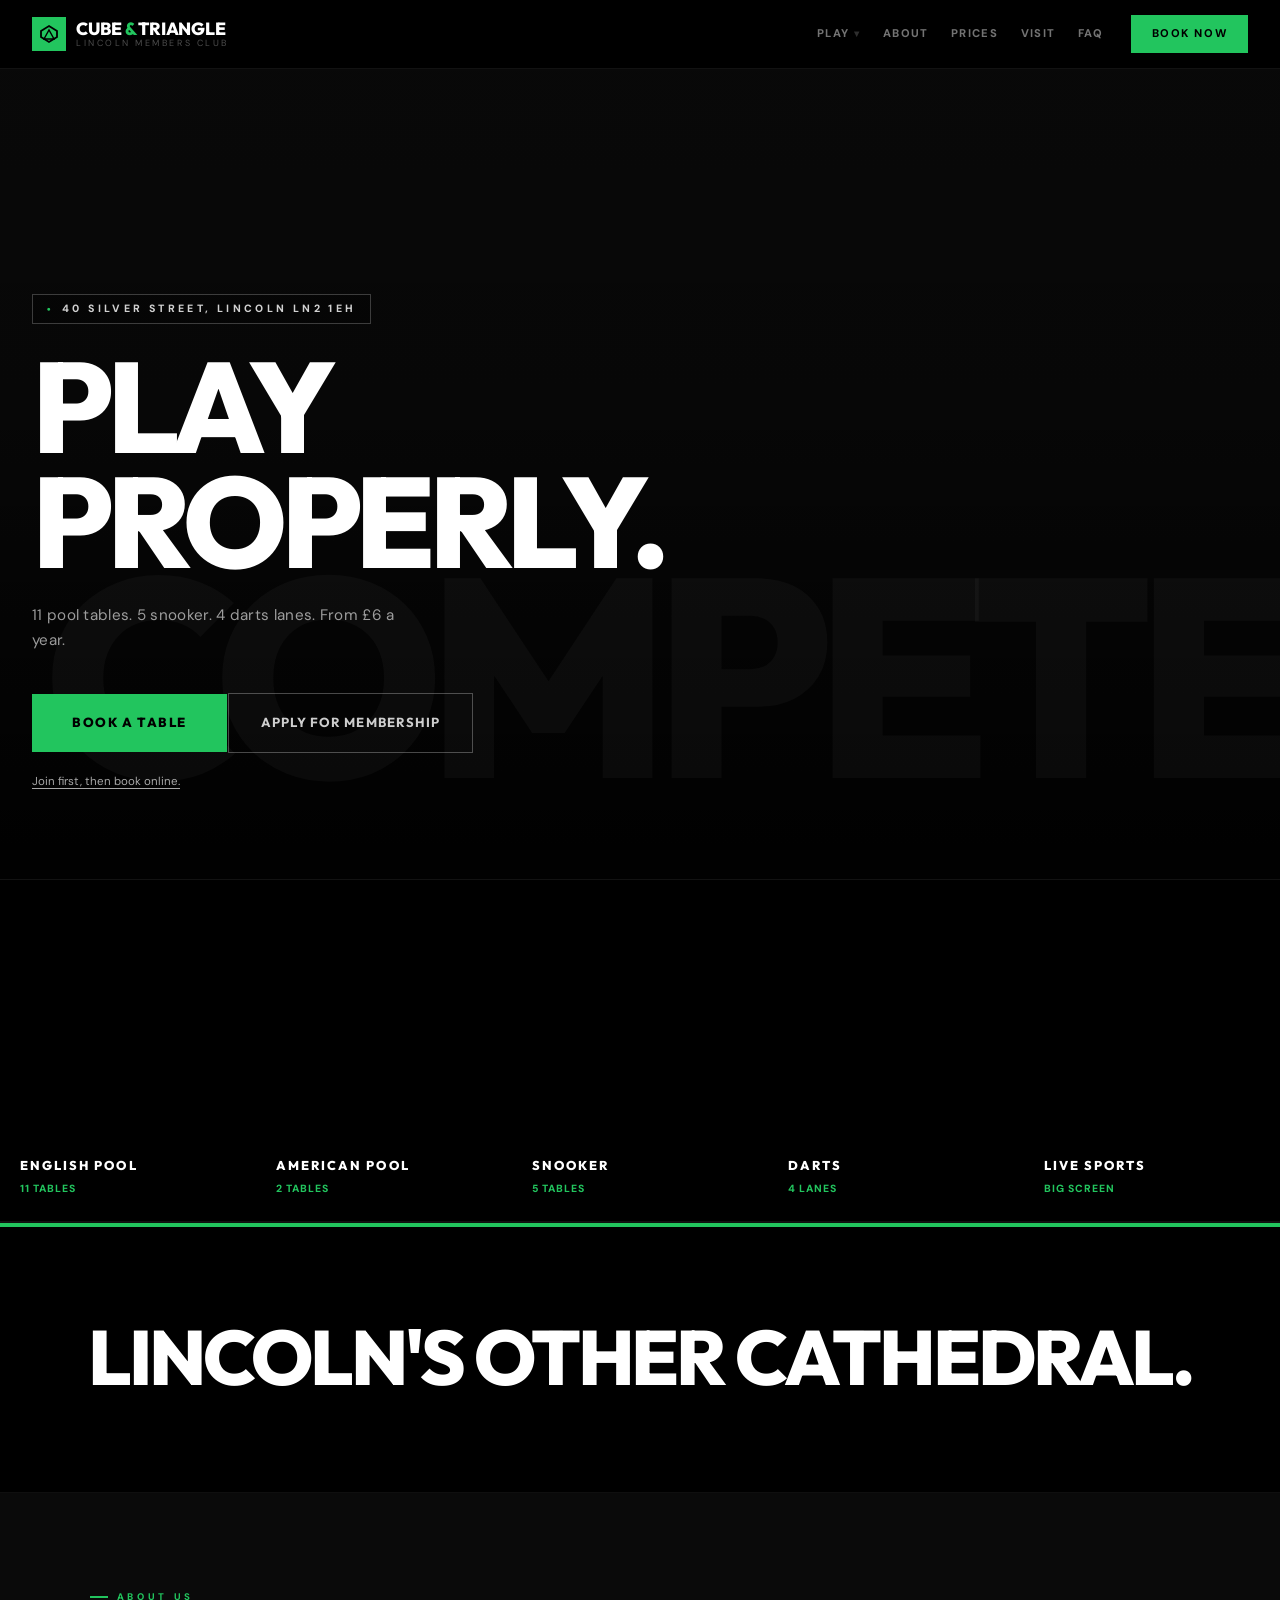
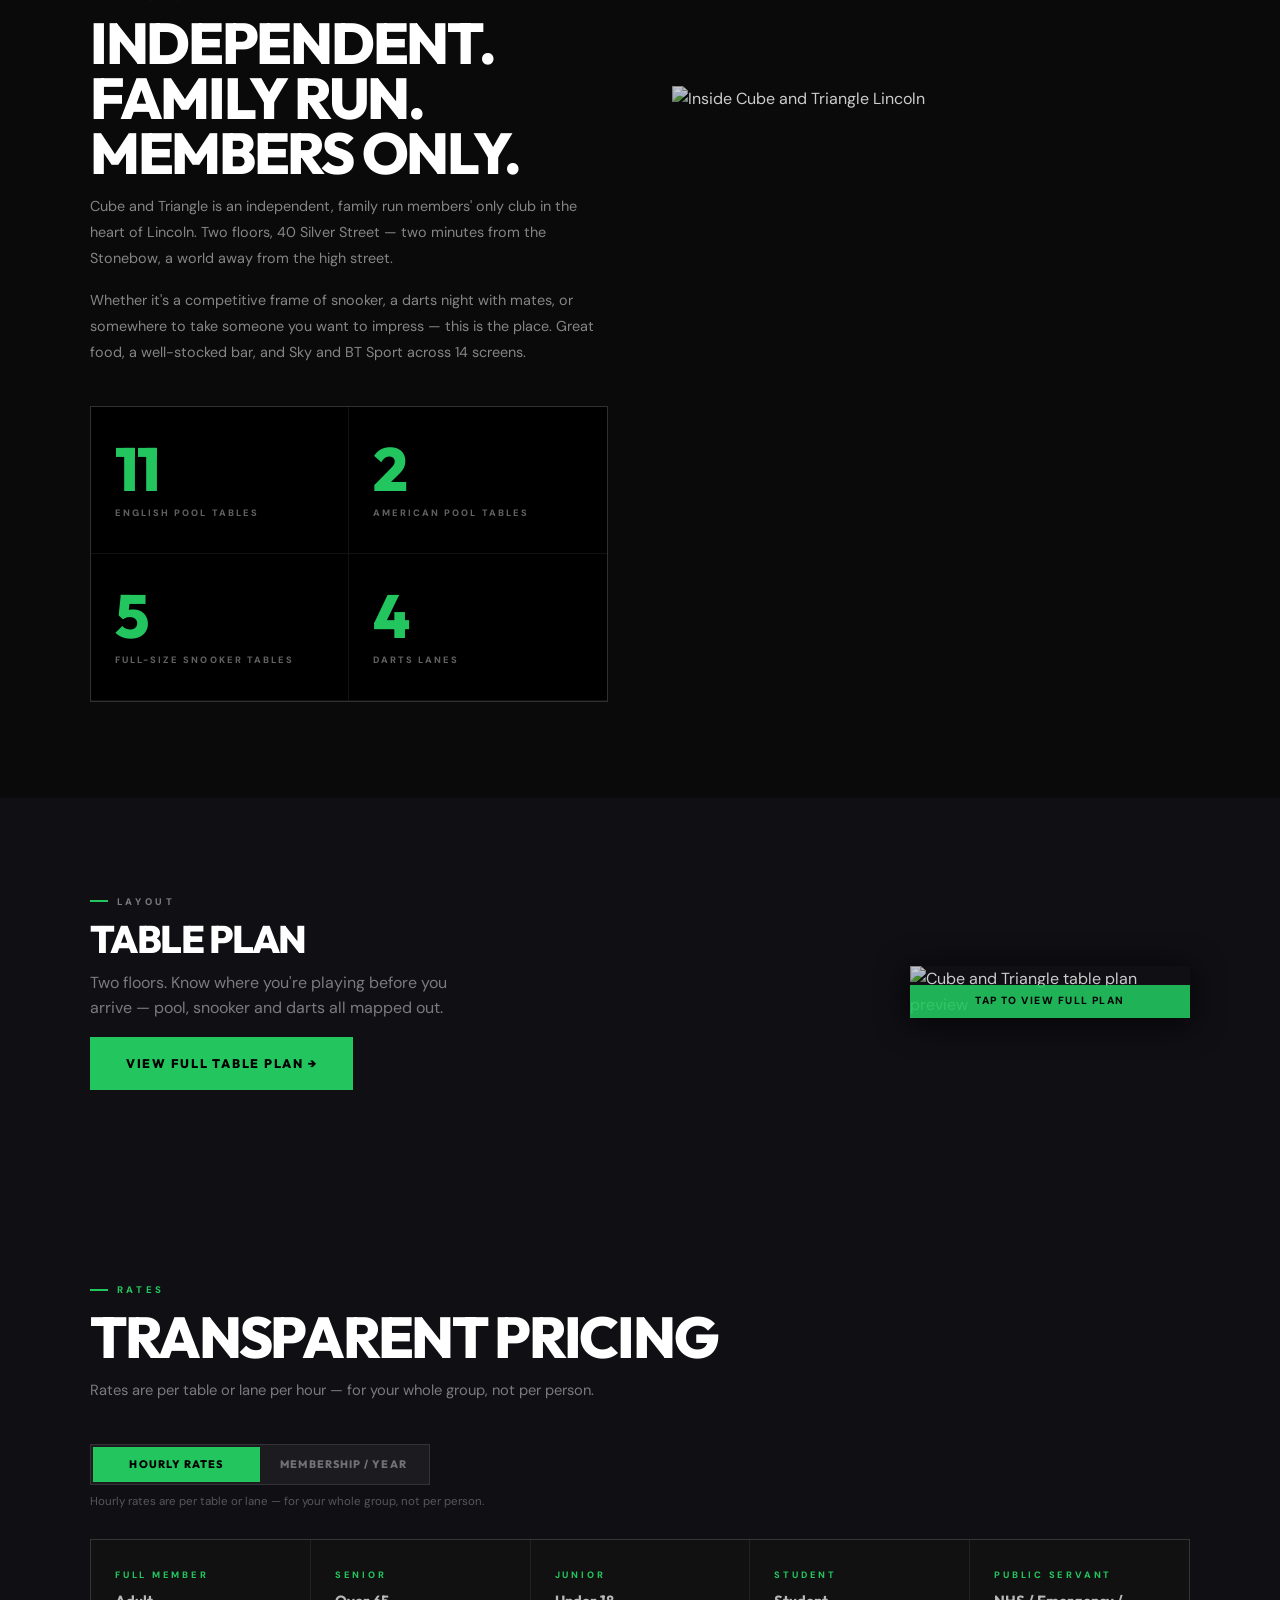
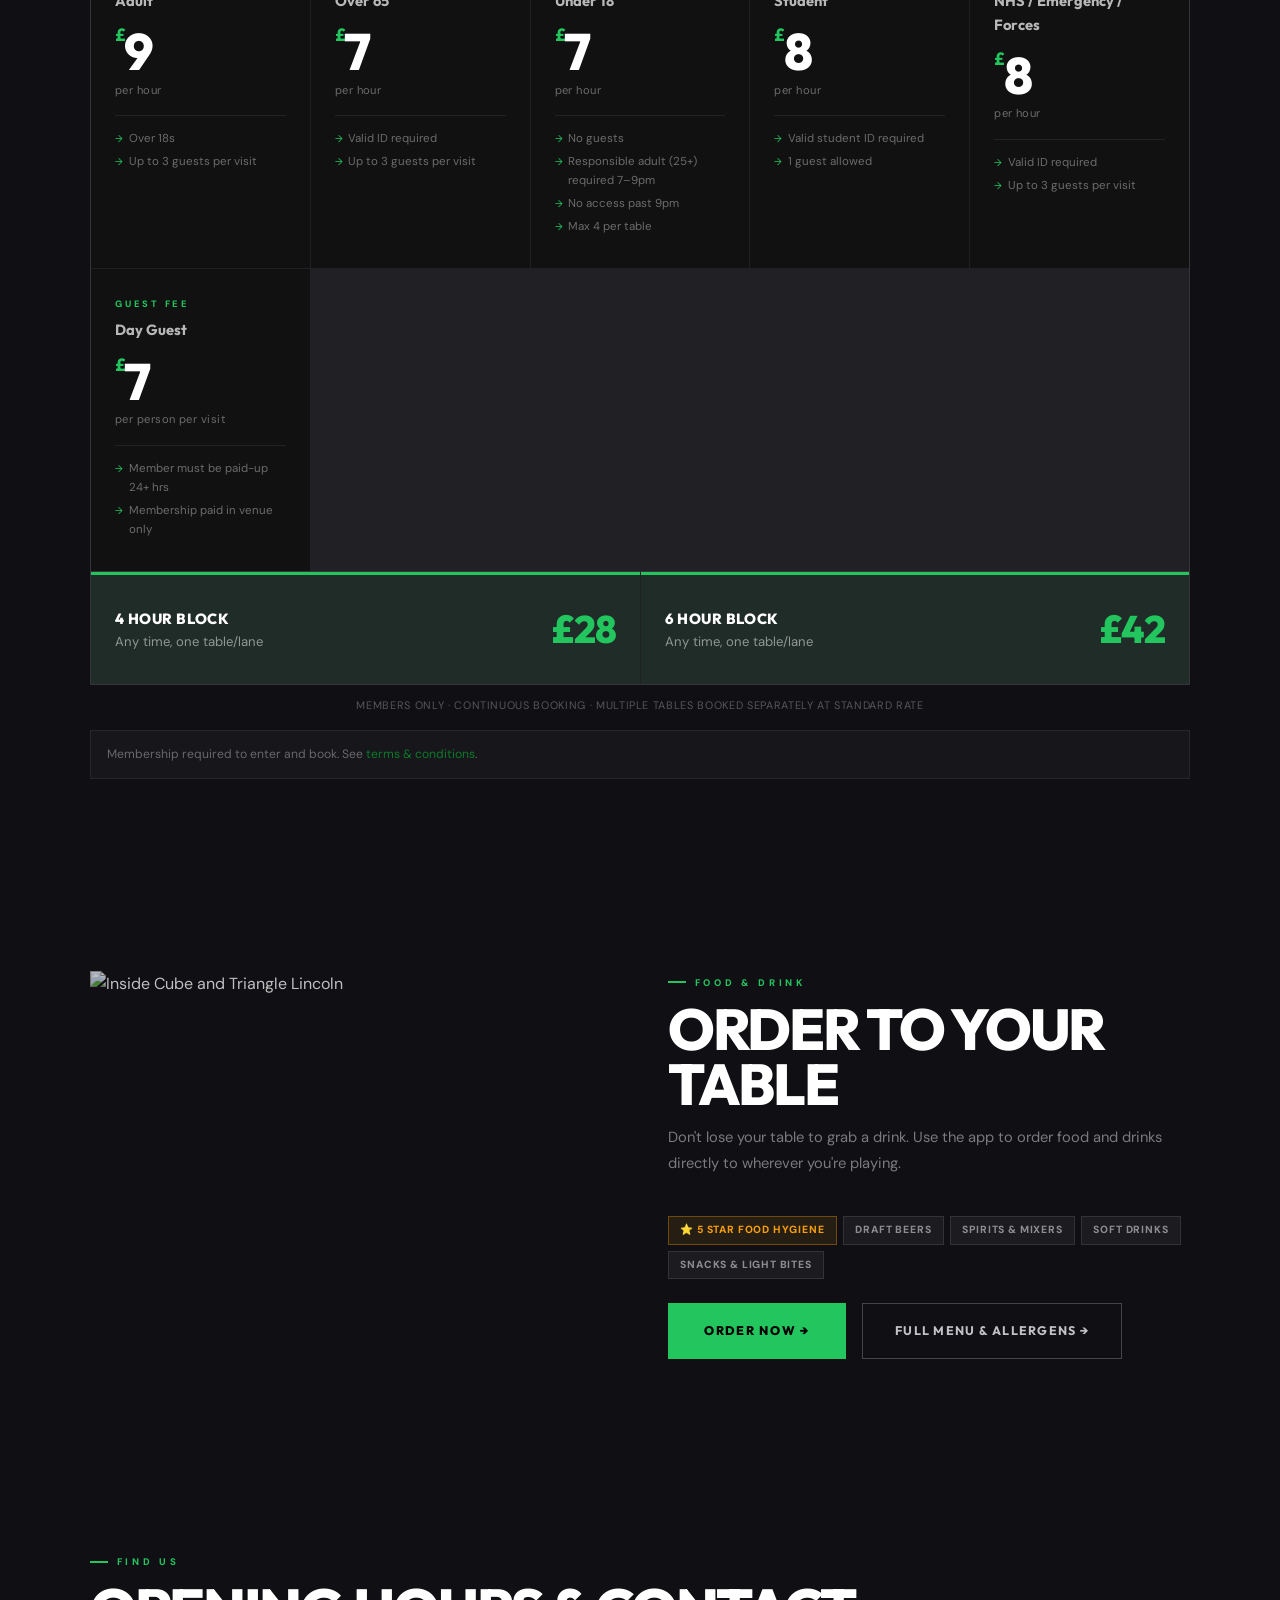
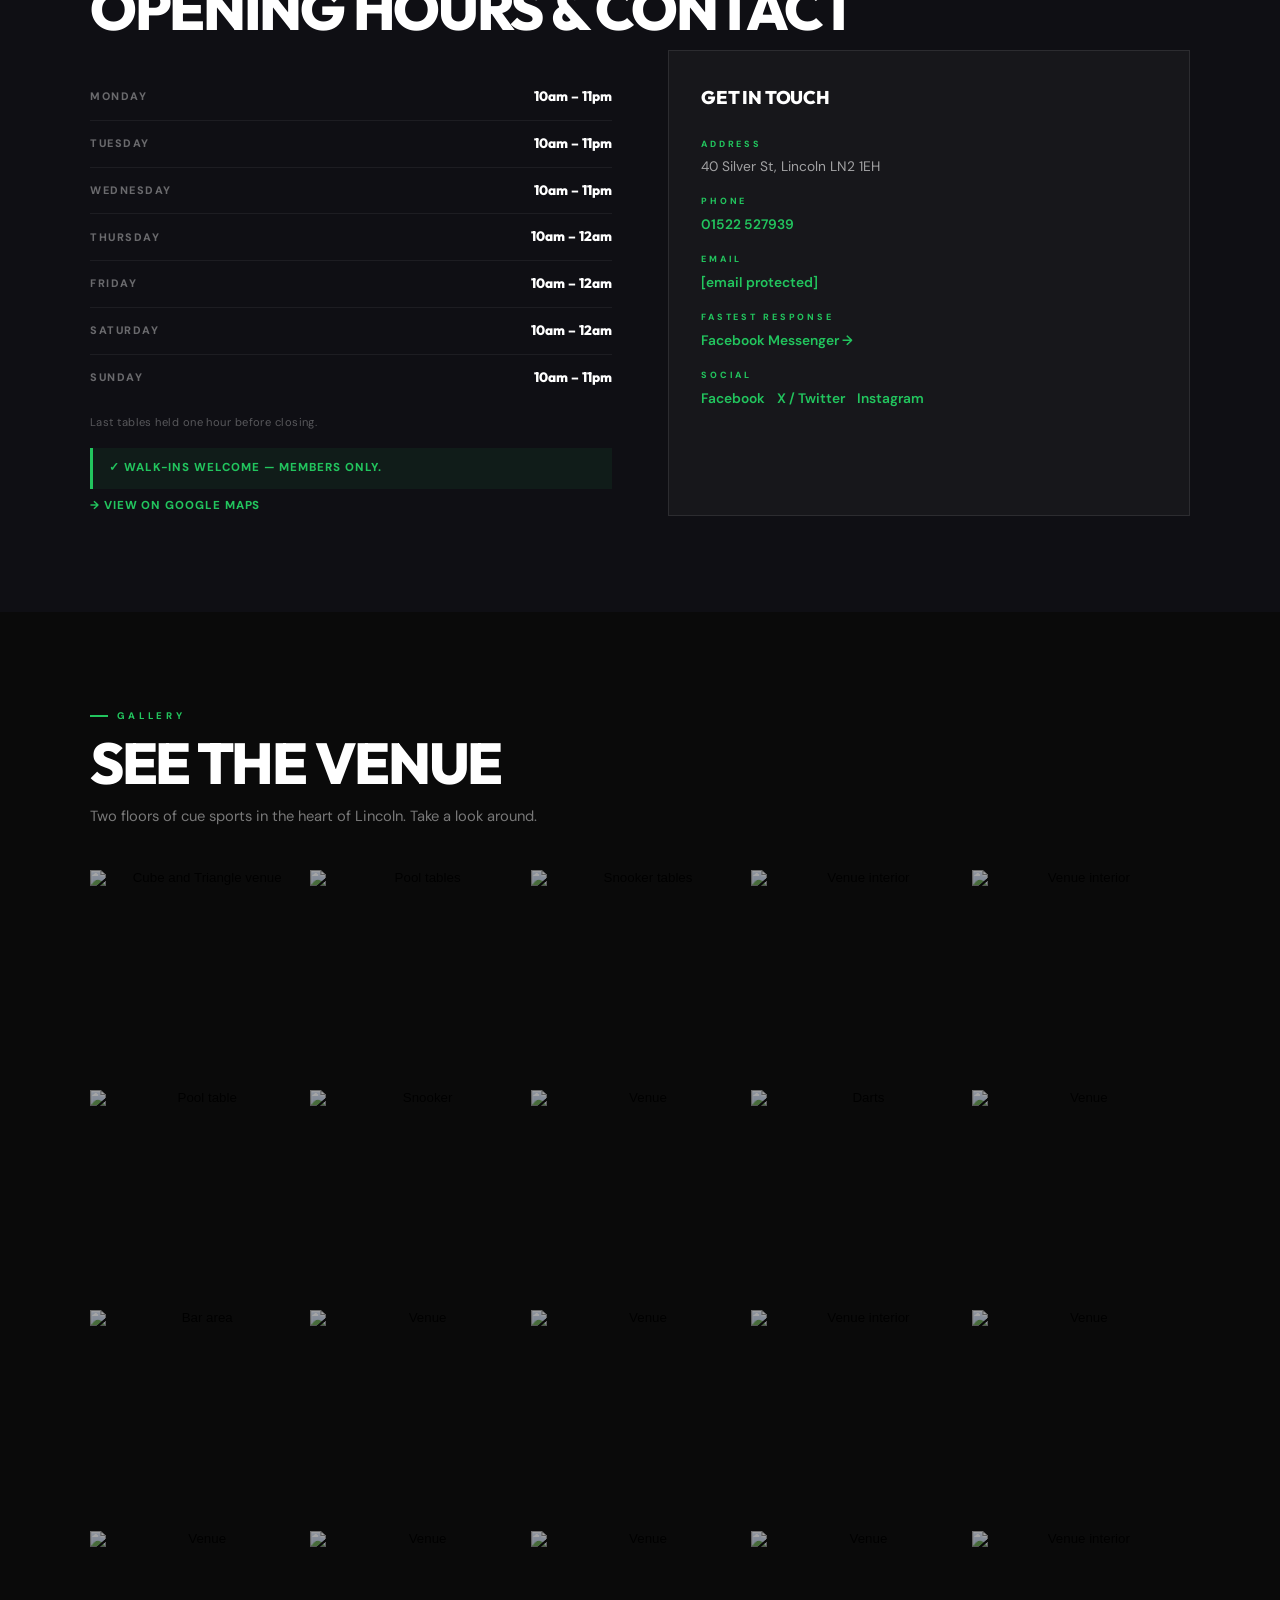
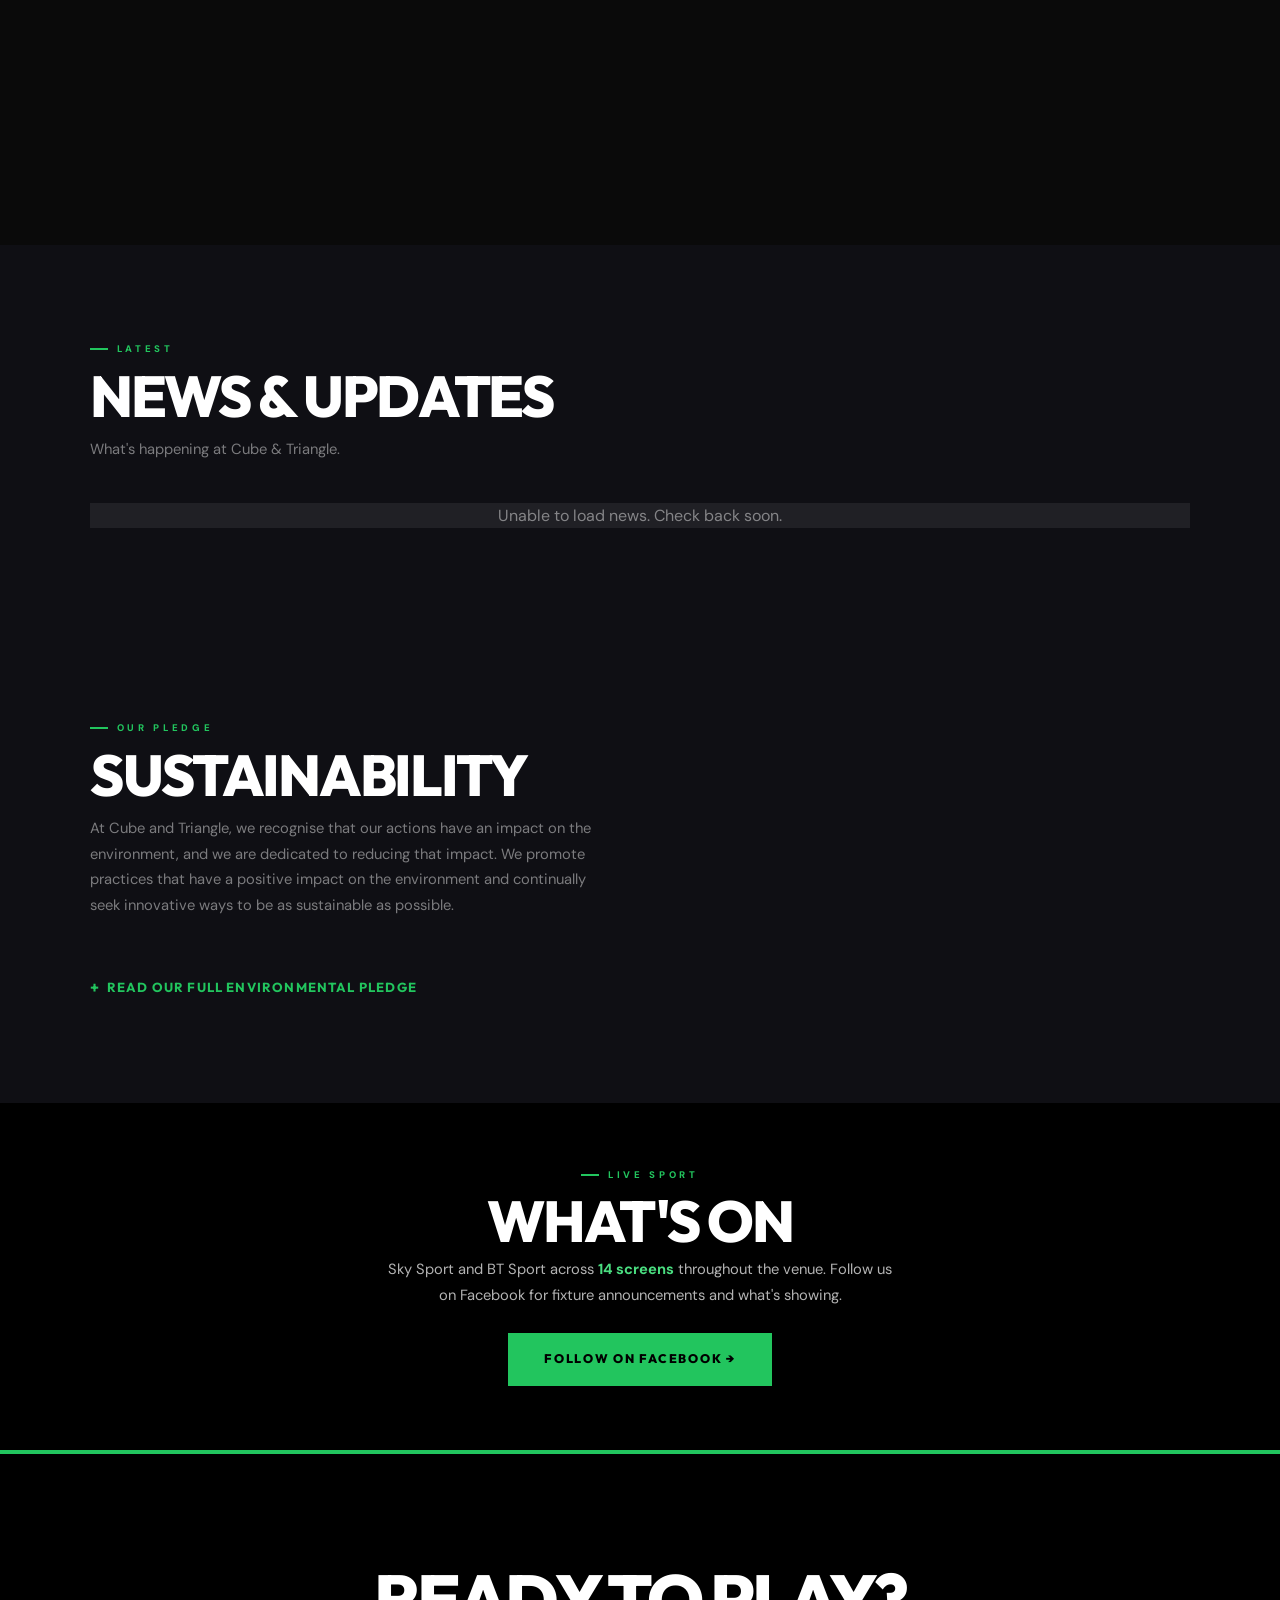
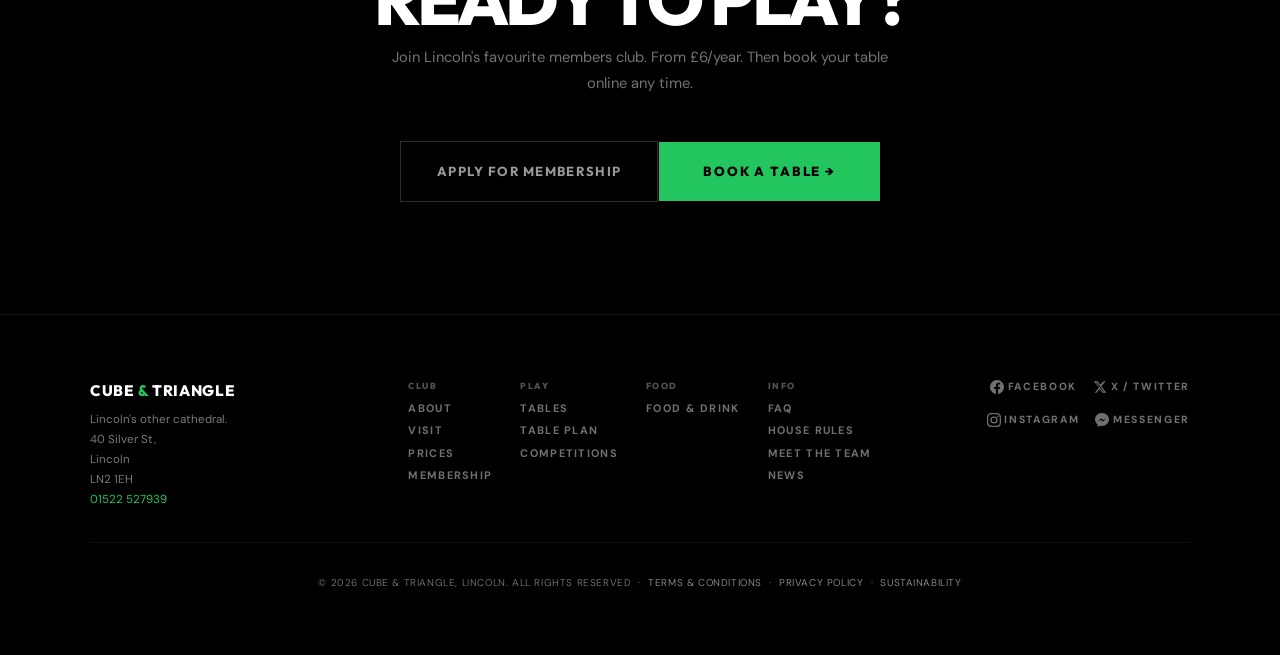
==== commit fc3f9ba5: "fix: correct broken Membership footer link on all pages #membership anchor does not exist on the hom" ====
--- a/index.html
+++ b/index.html
@@ -1,7 +1,7 @@
 <!DOCTYPE html><html lang="en-GB"><head><meta charset="UTF-8"><meta name="viewport" content="width=device-width, initial-scale=1.0"><title>Cube & Triangle | Pool, Snooker & Darts — Lincoln</title><meta name="description" content="Lincoln's members-only pool, snooker and darts club. 11 pool tables, 5 snooker tables, 4 darts lanes. Join from £6/year. 40 Silver St, Lincoln."><link rel="preconnect" href="https://fonts.googleapis.com"><link href="https://fonts.googleapis.com/css2?family=Outfit:wght@400;500;600;700;800&family=DM+Sans:wght@300;400;500&display=swap" rel="stylesheet"><link rel="preload" as="image" href="https://cubeandtriangle.co.uk/site/assets/files/1/cube_triangleimages-dark-57.1000x500.jpg"><link rel="preload" as="image" href="https://cubeandtriangle.co.uk/site/assets/files/1/cube_and_triangle-9909.1000x500.jpg"><link rel="preload" as="image" href="https://cubeandtriangle.co.uk/site/assets/files/1/cube_triangleimages-dark-8.1000x500.jpg"><script type="application/ld+json">{ "@context":"https://schema.org","@type":"SportsActivityLocation", "name":"Cube & Triangle","url":"https://cubeandtriangle.co.uk/", "description":"Lincoln's members-only pool, snooker and darts club.", "telephone":"01522527939","email":"enquiries@cubeandtriangle.co.uk", "address":{"@type":"PostalAddress","streetAddress":"40 Silver Street","addressLocality":"Lincoln","postalCode":"LN2 1EH","addressCountry":"GB"}, "geo":{"@type":"GeoCoordinates","latitude":53.2300066,"longitude":-0.5387381}, "openingHoursSpecification":[ {"@type":"OpeningHoursSpecification","dayOfWeek":["Monday","Tuesday","Wednesday"],"opens":"10:00","closes":"23:00"}, {"@type":"OpeningHoursSpecification","dayOfWeek":["Thursday","Friday","Saturday"],"opens":"10:00","closes":"00:00"}, {"@type":"OpeningHoursSpecification","dayOfWeek":"Sunday","opens":"10:00","closes":"23:00"} ]}</script>
 
   <link rel="stylesheet" href="styles.css">
-</head><body><div id="integrity-v3-0x43542D50" style="display:none;" aria-hidden="true"></div><div id="top" data-ct-build="v1.0.78.77"></div><!-- ─── HEADER ─── --><header id="siteHeader"> <div class="header-inner"> <a href="#top" class="site-logo"> <div class="logo-icon"> <svg width="20" height="20" viewBox="0 0 20 20" fill="none"> <polygon points="10,2 18,7 18,13 10,18 2,13 2,7" fill="none" stroke="white" stroke-width="1.8"/> <polygon points="5,15 10,6 15,15" fill="none" stroke="white" stroke-width="1.4"/> </svg> </div> <div class="logo-words"> <span class="logo-name">Cube <span>&amp;</span> Triangle</span> <span class="logo-tag">Lincoln Members Club</span> </div> </a> <ul class="nav-links" id="navLinks" onclick="var t=event.target.closest('a');if(t){var h=t.getAttribute('href')||'';var nl=document.getElementById('navLinks');var ov=document.getElementById('navOverlay');if(h.startsWith('#')){nl.classList.remove('open','sliding');ov.classList.remove('active');}else{setTimeout(function(){nl.classList.remove('open','sliding');ov.classList.remove('active');},50);}}"> <li class="nav-dropdown"> <a href="#games">Play</a> <div class="dropdown-menu"> <a href="#games">Tables</a> <a href="table-plan.html">Table Plan</a> <a href="food.html">Food &amp; Drink</a> <a href="#gallery">Gallery</a> <a href="#whatson">What's On</a> <div class="dropdown-divider"></div> <a href="competitions.html">Competitions</a> </div> </li> <li><a href="#about">About</a></li> <li><a href="#pricing">Prices</a></li> <li><a href="#visit">Visit</a></li> <li><a href="faq.html">FAQ</a></li> </ul> <div class="nav-actions"> <a href="https://dns.memsec.co.uk/ms7optb/index.php?s=JXbp8Vxd" class="btn-green" target="_blank" rel="noopener">Book Now</a> </div> <button class="hamburger" id="hamburger" aria-label="Open menu"> <span></span><span></span><span></span> </button> </div></header><div class="nav-overlay" id="navOverlay"></div><!-- ─── HERO ─── --><div class="hero" id="heroSection"> <div class="hero-bg hero-bg-1"></div> <div class="hero-bg hero-bg-2"></div> <div class="hero-bg hero-bg-3"></div> <div class="hero-bg hero-bg-4"></div> <div class="hero-bg hero-bg-5"></div> <div class="hero-content"> <p class="hero-eyebrow">40 Silver Street, Lincoln LN2 1EH</p> <h1>Play properly.</h1> <p class="hero-sub">11 pool tables. 5 snooker. 4 darts lanes. From £6 a year.</p> <div class="hero-ctas"> <a href="https://dns.memsec.co.uk/ms7optb/index.php?s=JXbp8Vxd" class="hero-book" target="_blank" rel="noopener">Book a Table</a> <a href="https://dns.memsec.co.uk/ms7omfm/ms7omfm.php?s=JXbp8Vxd" class="hero-join" target="_blank" rel="noopener">Apply for Membership</a> </div> <p class="hero-note"><a href="#membership">Join first, then book online.</a></p> </div></div><!-- ─── GAME TILES ─── --><div class="tiles-section" id="games"> <div class="tiles-grid"> <a class="tile" href="#pricing" aria-label="English Pool — 11 tables. View pricing."> <div class="tile-bg" style="background-image:url('https://cubeandtriangle.co.uk/site/assets/files/1049/cube_triangleimages-49.300x0.jpg')"></div> <div class="tile-overlay"></div> <div class="tile-accent"></div> <div class="tile-content"> <div class="tile-name">English Pool</div> <div class="tile-count">11 tables</div> </div> </a> <a class="tile" href="#pricing" aria-label="American Pool — 2 tables. View pricing."> <div class="tile-bg" style="background-image:url('https://cubeandtriangle.co.uk/site/assets/files/1050/cube_triangleimages-78.300x0.jpg')"></div> <div class="tile-overlay"></div> <div class="tile-accent"></div> <div class="tile-content"> <div class="tile-name">American Pool</div> <div class="tile-count">2 tables</div> </div> </a> <a class="tile" href="#pricing" aria-label="Snooker — 5 tables. View pricing."> <div class="tile-bg" style="background-image:url('https://cubeandtriangle.co.uk/site/assets/files/1051/cube_and_triangle-9947_2.300x0.jpg')"></div> <div class="tile-overlay"></div> <div class="tile-accent"></div> <div class="tile-content"> <div class="tile-name">Snooker</div> <div class="tile-count">5 tables</div> </div> </a> <a class="tile" href="#pricing" aria-label="Darts — 4 lanes. View pricing."> <div class="tile-bg" style="background-image:url('https://cubeandtriangle.co.uk/site/assets/files/1052/cube_triangleimages-72.300x0.jpg')"></div> <div class="tile-overlay"></div> <div class="tile-accent"></div> <div class="tile-content"> <div class="tile-name">Darts</div> <div class="tile-count">4 lanes</div> </div> </a> <a class="tile" href="#whatson" aria-label="Live Sports on big screen. See what's on."> <div class="tile-bg" style="background-image:url('https://cubeandtriangle.co.uk/site/assets/files/1053/live_sport.300x0.jpg')"></div> <div class="tile-overlay"></div> <div class="tile-accent"></div> <div class="tile-content"> <div class="tile-name">Live Sports</div> <div class="tile-count">Big screen</div> </div> </a> </div></div><!-- ─── PULL QUOTE ─── --><div class="pull-quote reveal"> <span>Lincoln's other cathedral.</span></div><!-- ─── ABOUT ─── --><section id="about"> <div class="section-inner"> <div class="about-grid reveal"> <div> <p class="section-label">About us</p> <h2>Independent. Family Run. Members Only.</h2> <div class="about-body"> <p>Cube and Triangle is an independent, family run members' only club in the heart of Lincoln. Two floors, 40 Silver Street — two minutes from the Stonebow, a world away from the high street.</p> <p>Whether it's a competitive frame of snooker, a darts night with mates, or somewhere to take someone you want to impress — this is the place. Great food, a well-stocked bar, and Sky and BT Sport across 14 screens.</p> </div> <div class="about-stats"> <div class="about-stat"><div class="about-stat-num">11</div><div class="about-stat-label">English Pool Tables</div></div> <div class="about-stat"><div class="about-stat-num">2</div><div class="about-stat-label">American Pool Tables</div></div> <div class="about-stat"><div class="about-stat-num">5</div><div class="about-stat-label">Full-size Snooker Tables</div></div> <div class="about-stat"><div class="about-stat-num">4</div><div class="about-stat-label">Darts Lanes</div></div> </div> </div> <div class="about-image"> <img src="https://cubeandtriangle.co.uk/site/assets/files/1066/cube_triangle-dark_small_-50.600x600.jpg" srcset="https://cubeandtriangle.co.uk/site/assets/files/1066/cube_triangle-dark_small_-50.1200x1200.jpg 2x" alt="Inside Cube and Triangle Lincoln" loading="lazy"> </div> </div> </div></section><!-- ─── TABLE PLAN TEASER ─── --><section id="tableplan" style="background:var(--surface);"> <div class="section-inner"> <div class="tableplan-thumb-row reveal"> <div class="tableplan-thumb-text"> <p class="section-label">Layout</p> <h2>Table Plan</h2> <p>Two floors. Know where you&apos;re playing before you arrive — pool, snooker and darts all mapped out.</p> <a href="table-plan.html" class="btn-primary" style="margin-top:1rem;display:inline-flex;">View full table plan →</a> </div> <a href="table-plan.html" class="tableplan-thumb-img" aria-label="View full table plan"> <img src="https://cubeandtriangle.co.uk/site/assets/files/1089/cat_table_plan_v6_sep_2025.400x0.jpg" alt="Cube and Triangle table plan preview" loading="lazy"> <span class="tableplan-thumb-overlay">Tap to view full plan</span> </a> </div> </div></section><!-- ─── PRICING ─── --><section id="pricing" style="background:var(--surface);"> <div class="section-inner"> <div class="reveal"> <p class="section-label">Rates</p> <h2>Transparent Pricing</h2> <p class="lead">Rates are per table or lane per hour — for your whole group, not per person.</p> </div> <div class="reveal"> <div class="pricing-tabs"> <button type="button" class="tab-btn active" data-tab="hourly">Hourly Rates</button> <button type="button" class="tab-btn" data-tab="membership">Membership / Year</button> </div> <p class="tab-hint">Hourly rates are per table or lane — for your whole group, not per person.</p> <!-- Hourly --> <div class="pricing-panel active" id="tab-hourly"> <div class="price-card"> <p class="price-tier">Full Member</p> <p class="price-title">Adult</p> <p class="price-amount"><sup>£</sup>9</p> <p class="price-unit">per hour</p> <ul class="price-rules"> <li>Over 18s</li> <li>Up to 3 guests per visit</li> </ul> </div> <div class="price-card"> <p class="price-tier">Senior</p> <p class="price-title">Over 65</p> <p class="price-amount"><sup>£</sup>7</p> <p class="price-unit">per hour</p> <ul class="price-rules"> <li>Valid ID required</li> <li>Up to 3 guests per visit</li> </ul> </div> <div class="price-card"> <p class="price-tier">Junior</p> <p class="price-title">Under 18</p> <p class="price-amount"><sup>£</sup>7</p> <p class="price-unit">per hour</p> <ul class="price-rules"> <li>No guests</li> <li>Responsible adult (25+) required 7–9pm</li> <li>No access past 9pm</li> <li>Max 4 per table</li> </ul> </div> <div class="price-card"> <p class="price-tier">Student</p> <p class="price-title">Student</p> <p class="price-amount"><sup>£</sup>8</p> <p class="price-unit">per hour</p> <ul class="price-rules"> <li>Valid student ID required</li> <li>1 guest allowed</li> </ul> </div> <div class="price-card"> <p class="price-tier">Public Servant</p> <p class="price-title">NHS / Emergency / Forces</p> <p class="price-amount"><sup>£</sup>8</p> <p class="price-unit">per hour</p> <ul class="price-rules"> <li>Valid ID required</li> <li>Up to 3 guests per visit</li> </ul> </div> <div class="price-card"> <p class="price-tier">Guest Fee</p> <p class="price-title">Day Guest</p> <p class="price-amount"><sup>£</sup>7</p> <p class="price-unit">per person per visit</p> <ul class="price-rules"> <li>Member must be paid-up 24+ hrs</li> <li>Membership paid in venue only</li> </ul> </div> </div> <!-- Membership --> <div class="pricing-panel" id="tab-membership"> <div class="price-card"> <p class="price-tier">Full Member</p> <p class="price-title">Adult (18+)</p> <p class="price-amount"><sup>£</sup>9</p> <p class="price-unit">per year</p> <ul class="price-rules"><li>Up to 3 guests per visit</li></ul> </div> <div class="price-card"> <p class="price-tier">Senior</p> <p class="price-title">Over 65</p> <p class="price-amount"><sup>£</sup>6</p> <p class="price-unit">per year</p> <ul class="price-rules"><li>Valid ID required</li><li>Up to 3 guests</li></ul> </div> <div class="price-card"> <p class="price-tier">Junior</p> <p class="price-title">Under 18</p> <p class="price-amount"><sup>£</sup>7</p> <p class="price-unit">per year</p> <ul class="price-rules"><li>No guests</li><li>Limited venue access until 9pm</li><li>Responsible adult (25+) required 7–9pm</li></ul> </div> <div class="price-card"> <p class="price-tier">Student</p> <p class="price-title">Student (18+)</p> <p class="price-amount"><sup>£</sup>6</p> <p class="price-unit">per year</p> <ul class="price-rules"><li>Valid student ID required</li><li>1 guest allowed</li></ul> </div> <div class="price-card"> <p class="price-tier">Public Servant</p> <p class="price-title">NHS / Emergency / Forces</p> <p class="price-amount"><sup>£</sup>6</p> <p class="price-unit">per year</p> <ul class="price-rules"><li>Valid ID required</li><li>Up to 3 guests</li></ul> </div> </div> <div class="offers-band"> <div class="offer-card"> <div class="offer-label"><strong>4 Hour Block</strong>Any time, one table/lane</div> <div class="offer-price">£28</div> </div> <div class="offer-card"> <div class="offer-label"><strong>6 Hour Block</strong>Any time, one table/lane</div> <div class="offer-price">£42</div> </div> </div> <p class="offer-footnote">Members only · Continuous booking · Multiple tables booked separately at standard rate</p> <p class="pricing-note">Membership required to enter and book. See <a href="https://cubeandtriangle.co.uk/terms-conditions/" style="color:var(--green);">terms &amp; conditions</a>.</p> </div> </div></section><!-- ─── FOOD TEASER ─── --><section id="food"> <div class="section-inner"> <div class="food-grid reveal"> <div class="food-image"> <img src="https://cubeandtriangle.co.uk/site/assets/files/1/cube_triangleimages-dark-8.1000x500.jpg" alt="Inside Cube and Triangle Lincoln" loading="lazy"> </div> <div> <p class="section-label">Food &amp; Drink</p> <h2>Order to your table</h2> <p class="lead">Don&apos;t lose your table to grab a drink. Use the app to order food and drinks directly to wherever you&apos;re playing.</p> <div class="food-tags"> <span class="food-tag food-tag-gold">⭐ 5 Star Food Hygiene</span> <span class="food-tag">Draft beers</span> <span class="food-tag">Spirits &amp; mixers</span> <span class="food-tag">Soft drinks</span> <span class="food-tag">Snacks &amp; light bites</span> </div> <div style="display:flex;gap:1rem;flex-wrap:wrap;margin-top:1.5rem;"> <a href="https://dns.memsec.co.uk/ms7oo/index.php?s=JXbp8Vxd" class="btn-primary" target="_blank" rel="noopener">Order now →</a> <a href="food.html" class="btn-secondary">Full menu &amp; allergens →</a> </div> </div> </div> </div></section><!-- ─── VISIT ─── --><section id="visit" style="background:var(--surface);"> <div class="section-inner"> <div class="reveal"> <p class="section-label">Find us</p> <h2>Opening Hours &amp; Contact</h2> </div> <div class="visit-grid reveal"> <div> <table class="hours-table"> <tr><td>Monday</td><td>10am – 11pm</td></tr> <tr><td>Tuesday</td><td>10am – 11pm</td></tr> <tr><td>Wednesday</td><td>10am – 11pm</td></tr> <tr><td>Thursday</td><td>10am – 12am</td></tr> <tr><td>Friday</td><td>10am – 12am</td></tr> <tr><td>Saturday</td><td>10am – 12am</td></tr> <tr><td>Sunday</td><td>10am – 11pm</td></tr> </table> <p class="hours-note">Last tables held one hour before closing.</p> <div class="walk-in-note">✓ Walk-ins welcome — members only.</div> <a href="https://www.google.com/maps/place/Cube+and+Triangle/@53.2301947,-0.5459584,15.54z/data=!4m5!3m4!1s0x48785be1261e6e8f:0xe1863414b6068e8e!8m2!3d53.2300066!4d-0.5387381" class="map-link" target="_blank" rel="noopener"> → View on Google Maps </a> </div> <div class="contact-block"> <h3>Get in Touch</h3> <div class="contact-item"> <span class="contact-label">Address</span> <span class="contact-val">40 Silver St, Lincoln LN2 1EH</span> </div> <div class="contact-item"> <span class="contact-label">Phone</span> <span class="contact-val"><a href="tel:01522527939">01522 527939</a></span> </div> <div class="contact-item"> <span class="contact-label">Email</span> <span class="contact-val"><a href="/cdn-cgi/l/email-protection#a6c3c8d7d3cfd4cfc3d5e6c5d3c4c3c7c8c2d2d4cfc7c8c1cac388c5c988d3cd"><span class="__cf_email__" data-cfemail="bfdad1cecad6cdd6daccffdccadddaded1dbcbcdd6ded1d8d3da91dcd091cad4">[email&#160;protected]</span></a></span> </div> <div class="contact-item"> <span class="contact-label">Fastest Response</span> <span class="contact-val"><a href="https://msng.link/o/?cubeandtriangle=fm" target="_blank" rel="noopener">Facebook Messenger →</a></span> </div> <div class="contact-item"> <span class="contact-label">Social</span> <span class="contact-val" style="display:flex;gap:0.75rem;flex-wrap:wrap;"> <a href="https://www.facebook.com/cubeandtriangle" target="_blank" rel="noopener">Facebook</a> <a href="https://twitter.com/cubeandtriangle" target="_blank" rel="noopener">X / Twitter</a> <a href="http://instagram.com/cubeandtriangle/" target="_blank" rel="noopener">Instagram</a> </span> </div> </div> </div> </div></section><!-- ─── GALLERY ─── --><section id="gallery"> <div class="section-inner"> <div class="reveal"> <p class="section-label">Gallery</p> <h2>See the Venue</h2> <p class="lead">Two floors of cue sports in the heart of Lincoln. Take a look around.</p> </div> <div class="gallery-grid reveal" id="galleryGrid"> <button class="gallery-item" data-idx="0" aria-label="View photo: Cube and Triangle venue" type="button"><img src="https://cubeandtriangle.co.uk/site/assets/files/1060/cube_triangle-dark_small_-50.400x400.jpg" alt="Cube and Triangle venue" loading="lazy"><div class="gallery-overlay"></div></button> <button class="gallery-item" data-idx="1" aria-label="View photo: Pool tables" type="button"><img src="https://cubeandtriangle.co.uk/site/assets/files/1060/cube_triangle-dark_small_-3.400x400.jpg" alt="Pool tables" loading="lazy"><div class="gallery-overlay"></div></button> <button class="gallery-item" data-idx="2" aria-label="View photo: Snooker tables" type="button"><img src="https://cubeandtriangle.co.uk/site/assets/files/1060/cube_triangle-dark_small_-4.400x400.jpg" alt="Snooker tables" loading="lazy"><div class="gallery-overlay"></div></button> <button class="gallery-item" data-idx="3" aria-label="View photo: Venue interior" type="button"><img src="https://cubeandtriangle.co.uk/site/assets/files/1060/cube_triangle-dark_small_-13.400x400.jpg" alt="Venue interior" loading="lazy"><div class="gallery-overlay"></div></button> <button class="gallery-item" data-idx="4" aria-label="View photo: Venue interior" type="button"><img src="https://cubeandtriangle.co.uk/site/assets/files/1060/cube_triangle-dark_small_-14.400x400.jpg" alt="Venue interior" loading="lazy"><div class="gallery-overlay"></div></button> <button class="gallery-item" data-idx="5" aria-label="View photo: Pool table" type="button"><img src="https://cubeandtriangle.co.uk/site/assets/files/1060/cube_triangle-dark_small_-16.400x400.jpg" alt="Pool table" loading="lazy"><div class="gallery-overlay"></div></button> <button class="gallery-item" data-idx="6" aria-label="View photo: Snooker" type="button"><img src="https://cubeandtriangle.co.uk/site/assets/files/1060/cube_triangle-dark_small_-17.400x400.jpg" alt="Snooker" loading="lazy"><div class="gallery-overlay"></div></button> <button class="gallery-item" data-idx="7" aria-label="View photo: Venue" type="button"><img src="https://cubeandtriangle.co.uk/site/assets/files/1060/cube_triangle-dark_small_-18.400x400.jpg" alt="Venue" loading="lazy"><div class="gallery-overlay"></div></button> <button class="gallery-item" data-idx="8" aria-label="View photo: Darts" type="button"><img src="https://cubeandtriangle.co.uk/site/assets/files/1060/cube_triangle-dark_small_-19.400x400.jpg" alt="Darts" loading="lazy"><div class="gallery-overlay"></div></button> <button class="gallery-item" data-idx="9" aria-label="View photo: Venue" type="button"><img src="https://cubeandtriangle.co.uk/site/assets/files/1060/cube_triangle-dark_small_-20.400x400.jpg" alt="Venue" loading="lazy"><div class="gallery-overlay"></div></button> <button class="gallery-item" data-idx="10" aria-label="View photo: Bar area" type="button"><img src="https://cubeandtriangle.co.uk/site/assets/files/1060/cube_triangle-dark_small_-21.400x400.jpg" alt="Bar area" loading="lazy"><div class="gallery-overlay"></div></button> <button class="gallery-item" data-idx="11" aria-label="View photo: Venue" type="button"><img src="https://cubeandtriangle.co.uk/site/assets/files/1060/cube_triangle-dark_small_-27.400x400.jpg" alt="Venue" loading="lazy"><div class="gallery-overlay"></div></button> <button class="gallery-item" data-idx="12" aria-label="View photo: Venue" type="button"><img src="https://cubeandtriangle.co.uk/site/assets/files/1060/cube_triangle-dark_small_-28.400x400.jpg" alt="Venue" loading="lazy"><div class="gallery-overlay"></div></button> <button class="gallery-item" data-idx="13" aria-label="View photo: Venue interior" type="button"><img src="https://cubeandtriangle.co.uk/site/assets/files/1060/cube_triangle-dark_small_-31.400x400.jpg" alt="Venue interior" loading="lazy"><div class="gallery-overlay"></div></button> <button class="gallery-item" data-idx="14" aria-label="View photo: Venue" type="button"><img src="https://cubeandtriangle.co.uk/site/assets/files/1060/cube_triangle-dark_small_-55.400x400.jpg" alt="Venue" loading="lazy"><div class="gallery-overlay"></div></button> <button class="gallery-item" data-idx="15" aria-label="View photo: Venue" type="button"><img src="https://cubeandtriangle.co.uk/site/assets/files/1060/cube_triangle-dark_small_-67.400x400.jpg" alt="Venue" loading="lazy"><div class="gallery-overlay"></div></button> <button class="gallery-item" data-idx="16" aria-label="View photo: Venue" type="button"><img src="https://cubeandtriangle.co.uk/site/assets/files/1060/cube_triangle-dark_small_-70.400x400.jpg" alt="Venue" loading="lazy"><div class="gallery-overlay"></div></button> <button class="gallery-item" data-idx="17" aria-label="View photo: Venue" type="button"><img src="https://cubeandtriangle.co.uk/site/assets/files/1060/cube_triangle-dark_small_-77.400x400.jpg" alt="Venue" loading="lazy"><div class="gallery-overlay"></div></button> <button class="gallery-item" data-idx="18" aria-label="View photo: Venue" type="button"><img src="https://cubeandtriangle.co.uk/site/assets/files/1060/20230803_090613.400x400.jpg" alt="Venue" loading="lazy"><div class="gallery-overlay"></div></button> <button class="gallery-item" data-idx="19" aria-label="View photo: Venue interior" type="button"><img src="https://cubeandtriangle.co.uk/site/assets/files/1060/20230630_181109.400x400.jpg" alt="Venue interior" loading="lazy"><div class="gallery-overlay"></div></button> </div> </div></section><!-- Lightbox --><div class="lightbox" id="lightbox" role="dialog" aria-modal="true"> <button class="lightbox-close" id="lbClose">×</button> <button class="lightbox-prev" id="lbPrev" aria-label="Previous photo">‹</button> <img class="lightbox-img" id="lbImg" src="" alt=""> <button class="lightbox-next" id="lbNext" aria-label="Next photo">›</button> <div class="lightbox-count" id="lbCount"></div></div><!-- ─── NEWS ─── --><section id="news" style="background:var(--surface);"> <div class="section-inner"> <div class="reveal"> <p class="section-label">Latest</p> <h2>News &amp; Updates</h2> <p class="lead">What's happening at Cube &amp; Triangle.</p> </div> <div class="news-grid reveal" id="newsGrid"> <!-- Populated from news.json --> </div> </div></section><!-- ─── SUSTAINABILITY ─── --><section id="sustainability"> <div class="section-inner"> <div class="reveal"> <p class="section-label">Our Pledge</p> <h2>Sustainability</h2> <div class="sustain-intro"> <p class="lead" style="margin-bottom:0;">At Cube and Triangle, we recognise that our actions have an impact on the environment, and we are dedicated to reducing that impact. We promote practices that have a positive impact on the environment and continually seek innovative ways to be as sustainable as possible.</p> </div> </div> <details class="sustain-details"><summary class="sustain-summary">Read our full environmental pledge</summary><div class="sustain-grid"> <div class="sustain-card"> <div class="sustain-num">1</div> <h4>Reduce Waste</h4> <p>We minimise waste through recycling. Our waste handlers are <strong>zero landfill</strong>. We no longer serve food with any single-use plastic. We only stock <strong>Teapigs Tea</strong> as the tea bag is compostable. Salad food waste is limited — the guinea pigs at home happily consume unused salad. Vinegar sachets are available on request only. Tap water is available on request. Our bottled water comes in <strong>100% rPET packaging</strong>.</p> </div> <div class="sustain-card"> <div class="sustain-num">2</div> <h4>Source Locally</h4> <p>We prioritise sourcing ingredients from <strong>local, sustainable, and ethical suppliers</strong> wherever possible. This supports our community and reduces our carbon footprint. Many of our drinks are <strong>distilled and bottled in the UK</strong>, reducing their air-miles.</p> </div> <div class="sustain-card"> <div class="sustain-num">3</div> <h4>Climate-Friendly Drinks</h4> <p>Some of our drinks actively protect the environment. <strong>Hawksbill Rum</strong> donates proceeds to protect the Hawksbill Turtle. <strong>Molson Coors Coastal Wine</strong> is in partnership with Plastic Oceans Org. <strong>Sapling Vodka</strong> plants a tree with every bottle sale. We plan to stock <strong>Toti Dark Rum</strong>, which gives proceeds to marine projects.</p> </div> <div class="sustain-card"> <div class="sustain-num">4</div> <h4>Fair-Trade Products</h4> <p><strong>Stokes Coffee</strong> is Fair-Trade and aligned with the Rainforest Alliance. Fair coffee liqueur is made from Fair-Trade coffee beans. We also stock <strong>fair-trade sugar</strong>.</p> </div> <div class="sustain-card"> <div class="sustain-num">5</div> <h4>Plant-Based Options</h4> <p>We offer a variety of <strong>plant-based menu options</strong>. We do not serve seafood due to its environmental impact on the ocean. We <strong>only serve oat milk</strong>. Many of our drinks are vegan and our creamy liqueurs are all plant-based.</p> </div> <div class="sustain-card"> <div class="sustain-num">6</div> <h4>Conserve Water &amp; Energy</h4> <p>We reduce consumption through efficient equipment including our new glasswasher and <strong>LED lighting</strong>. We use an app to ensure equipment is only on when necessary. Taps in the toilets automatically turn off. Our <strong>energy supply is 100% renewable</strong>.</p> </div></div></details> </div></section><!-- ─── WHAT'S ON ─── --><section id="whatson" style="padding:4rem 2rem; background:var(--text); text-align:center;"> <div class="section-inner" style="text-align:center;"> <p class="section-label" style="justify-content:center;">Live Sport</p> <h2 style="color:#fff; margin-bottom:0.5rem;">What's On</h2> <p class="lead" style="color:rgba(255,255,255,0.7); margin:0 auto 1.5rem;">Sky Sport and BT Sport across <strong style="color:#4ade80;">14 screens</strong> throughout the venue. Follow us on Facebook for fixture announcements and what's showing.</p> <a href="https://www.facebook.com/cubeandtriangle" class="btn-primary" style="display:inline-flex; margin:0 auto;" target="_blank" rel="noopener">Follow on Facebook →</a> </div></section><!-- ─── FINAL CTA ─── --><section id="cta-band"> <div class="section-inner"> <h2>Ready to Play?</h2> <p class="lead">Join Lincoln's favourite members club. From £6/year. Then book your table online any time.</p> <div class="cta-band-buttons"> <a href="https://dns.memsec.co.uk/ms7omfm/ms7omfm.php?s=JXbp8Vxd" class="cta-band-join" target="_blank" rel="noopener">Apply for Membership</a> <a href="https://dns.memsec.co.uk/ms7optb/index.php?s=JXbp8Vxd" class="cta-band-book" target="_blank" rel="noopener">Book a Table →</a> </div> </div></section><!-- ─── FOOTER ─── --><footer> <div class="footer-inner"> <div> <div class="footer-logo-name">Cube <span>&amp;</span> Triangle</div> <p class="footer-tagline">Lincoln's other cathedral.<br>40 Silver St,<br>Lincoln<br>LN2 1EH<br><a href="tel:01522527939">01522 527939</a></p> </div> <nav class="footer-nav" aria-label="Footer navigation"> <div class="footer-nav-group"><p class="footer-nav-label">Club</p> <a href="#about">About</a> <a href="#visit">Visit</a> <a href="#pricing">Prices</a> <a href="#membership">Membership</a></div> <div class="footer-nav-group"><p class="footer-nav-label">Play</p> <a href="#games">Tables</a> <a href="table-plan.html">Table Plan</a> <a href="competitions.html">Competitions</a></div> <div class="footer-nav-group"><p class="footer-nav-label">Food</p> <a href="food.html">Food &amp; Drink</a></div> <div class="footer-nav-group"><p class="footer-nav-label">Info</p> <a href="faq.html">FAQ</a> <a href="rules.html">House Rules</a> <a href="team.html">Meet the Team</a> <a href="#news">News</a></div> </nav> <div> <div class="footer-social"> <a href="https://www.facebook.com/cubeandtriangle" target="_blank" rel="noopener"><svg width="14" height="14" viewBox="0 0 24 24" fill="currentColor" aria-hidden="true" style="vertical-align:middle;"><path d="M24 12.073C24 5.404 18.627 0 12 0S0 5.404 0 12.073C0 18.1 4.388 23.094 10.125 24v-8.437H7.078v-3.49h3.047V9.41c0-3.025 1.792-4.697 4.533-4.697 1.312 0 2.686.236 2.686.236v2.97h-1.513c-1.491 0-1.956.93-1.956 1.886v2.267h3.328l-.532 3.49h-2.796V24C19.612 23.094 24 18.1 24 12.073z"/></svg>Facebook</a> <a href="https://twitter.com/cubeandtriangle" target="_blank" rel="noopener"><svg width="14" height="14" viewBox="0 0 24 24" fill="currentColor" aria-hidden="true" style="vertical-align:middle;"><path d="M18.244 2.25h3.308l-7.227 8.26 8.502 11.24H16.17l-4.714-6.231-5.401 6.231H2.747l7.73-8.835L1.254 2.25H8.08l4.259 5.63 5.905-5.63zm-1.161 17.52h1.833L7.084 4.126H5.117z"/></svg>X / Twitter</a> <a href="http://instagram.com/cubeandtriangle/" target="_blank" rel="noopener"><svg width="14" height="14" viewBox="0 0 24 24" fill="currentColor" aria-hidden="true" style="vertical-align:middle;"><path d="M12 2.163c3.204 0 3.584.012 4.85.07 3.252.148 4.771 1.691 4.919 4.919.058 1.265.069 1.645.069 4.849 0 3.205-.012 3.584-.069 4.849-.149 3.225-1.664 4.771-4.919 4.919-1.266.058-1.644.07-4.85.07-3.204 0-3.584-.012-4.849-.07-3.26-.149-4.771-1.699-4.919-4.92-.058-1.265-.07-1.644-.07-4.849 0-3.204.013-3.583.07-4.849.149-3.227 1.664-4.771 4.919-4.919 1.266-.057 1.645-.069 4.849-.069zM12 0C8.741 0 8.333.014 7.053.072 2.695.272.273 2.69.073 7.052.014 8.333 0 8.741 0 12c0 3.259.014 3.668.072 4.948.2 4.358 2.618 6.78 6.98 6.98C8.333 23.986 8.741 24 12 24c3.259 0 3.668-.014 4.948-.072 4.354-.2 6.782-2.618 6.979-6.98.059-1.28.073-1.689.073-4.948 0-3.259-.014-3.667-.072-4.947-.196-4.354-2.617-6.78-6.979-6.98C15.668.014 15.259 0 12 0zm0 5.838a6.162 6.162 0 100 12.324 6.162 6.162 0 000-12.324zM12 16a4 4 0 110-8 4 4 0 010 8zm6.406-11.845a1.44 1.44 0 100 2.881 1.44 1.44 0 000-2.881z"/></svg>Instagram</a> <a href="https://msng.link/o/?cubeandtriangle=fm" target="_blank" rel="noopener"><svg width="14" height="14" viewBox="0 0 24 24" fill="currentColor" aria-hidden="true" style="vertical-align:middle;"><path d="M12 0C5.373 0 0 4.975 0 11.111c0 3.497 1.745 6.616 4.472 8.652V24l4.086-2.242c1.09.301 2.246.464 3.442.464 6.627 0 12-4.974 12-11.111C24 4.975 18.627 0 12 0zm1.193 14.963l-3.056-3.259-5.963 3.259L10.47 8.89l3.13 3.259 5.89-3.259-6.297 6.073z"/></svg>Messenger</a> </div> </div> <p class="footer-copy">© 2026 Cube &amp; Triangle, Lincoln. All Rights Reserved &nbsp;·&nbsp; <a href="https://cubeandtriangle.co.uk/terms-conditions/">Terms &amp; Conditions</a> &nbsp;·&nbsp; <a href="https://cubeandtriangle.co.uk/privacy/">Privacy Policy</a> &nbsp;·&nbsp; <a href="#sustainability">Sustainability</a> </p> </div></footer><!-- ─── STICKY MOBILE ─── --><div class="sticky-mobile"> <a href="https://dns.memsec.co.uk/ms7omfm/ms7omfm.php?s=JXbp8Vxd" class="sm-join" target="_blank" rel="noopener">Join — from £6</a> <a href="https://dns.memsec.co.uk/ms7optb/index.php?s=JXbp8Vxd" class="sm-book" target="_blank" rel="noopener">Book a Table</a></div><button id="backToTop" aria-label="Back to top">↑</button><script src="menu.js"></script><script data-cfasync="false" src="/cdn-cgi/scripts/5c5dd728/cloudflare-static/email-decode.min.js"></script><script>
+</head><body><div id="integrity-v3-0x43542D50" style="display:none;" aria-hidden="true"></div><div id="top" data-ct-build="v1.0.78.77"></div><!-- ─── HEADER ─── --><header id="siteHeader"> <div class="header-inner"> <a href="#top" class="site-logo"> <div class="logo-icon"> <svg width="20" height="20" viewBox="0 0 20 20" fill="none"> <polygon points="10,2 18,7 18,13 10,18 2,13 2,7" fill="none" stroke="white" stroke-width="1.8"/> <polygon points="5,15 10,6 15,15" fill="none" stroke="white" stroke-width="1.4"/> </svg> </div> <div class="logo-words"> <span class="logo-name">Cube <span>&amp;</span> Triangle</span> <span class="logo-tag">Lincoln Members Club</span> </div> </a> <ul class="nav-links" id="navLinks" onclick="var t=event.target.closest('a');if(t){var h=t.getAttribute('href')||'';var nl=document.getElementById('navLinks');var ov=document.getElementById('navOverlay');if(h.startsWith('#')){nl.classList.remove('open','sliding');ov.classList.remove('active');}else{setTimeout(function(){nl.classList.remove('open','sliding');ov.classList.remove('active');},50);}}"> <li class="nav-dropdown"> <a href="#games">Play</a> <div class="dropdown-menu"> <a href="#games">Tables</a> <a href="table-plan.html">Table Plan</a> <a href="food.html">Food &amp; Drink</a> <a href="#gallery">Gallery</a> <a href="#whatson">What's On</a> <div class="dropdown-divider"></div> <a href="competitions.html">Competitions</a> </div> </li> <li><a href="#about">About</a></li> <li><a href="#pricing">Prices</a></li> <li><a href="#visit">Visit</a></li> <li><a href="faq.html">FAQ</a></li> </ul> <div class="nav-actions"> <a href="https://dns.memsec.co.uk/ms7optb/index.php?s=JXbp8Vxd" class="btn-green" target="_blank" rel="noopener">Book Now</a> </div> <button class="hamburger" id="hamburger" aria-label="Open menu"> <span></span><span></span><span></span> </button> </div></header><div class="nav-overlay" id="navOverlay"></div><!-- ─── HERO ─── --><div class="hero" id="heroSection"> <div class="hero-bg hero-bg-1"></div> <div class="hero-bg hero-bg-2"></div> <div class="hero-bg hero-bg-3"></div> <div class="hero-bg hero-bg-4"></div> <div class="hero-bg hero-bg-5"></div> <div class="hero-content"> <p class="hero-eyebrow">40 Silver Street, Lincoln LN2 1EH</p> <h1>Play properly.</h1> <p class="hero-sub">11 pool tables. 5 snooker. 4 darts lanes. From £6 a year.</p> <div class="hero-ctas"> <a href="https://dns.memsec.co.uk/ms7optb/index.php?s=JXbp8Vxd" class="hero-book" target="_blank" rel="noopener">Book a Table</a> <a href="https://dns.memsec.co.uk/ms7omfm/ms7omfm.php?s=JXbp8Vxd" class="hero-join" target="_blank" rel="noopener">Apply for Membership</a> </div> <p class="hero-note"><a href="#membership">Join first, then book online.</a></p> </div></div><!-- ─── GAME TILES ─── --><div class="tiles-section" id="games"> <div class="tiles-grid"> <a class="tile" href="#pricing" aria-label="English Pool — 11 tables. View pricing."> <div class="tile-bg" style="background-image:url('https://cubeandtriangle.co.uk/site/assets/files/1049/cube_triangleimages-49.300x0.jpg')"></div> <div class="tile-overlay"></div> <div class="tile-accent"></div> <div class="tile-content"> <div class="tile-name">English Pool</div> <div class="tile-count">11 tables</div> </div> </a> <a class="tile" href="#pricing" aria-label="American Pool — 2 tables. View pricing."> <div class="tile-bg" style="background-image:url('https://cubeandtriangle.co.uk/site/assets/files/1050/cube_triangleimages-78.300x0.jpg')"></div> <div class="tile-overlay"></div> <div class="tile-accent"></div> <div class="tile-content"> <div class="tile-name">American Pool</div> <div class="tile-count">2 tables</div> </div> </a> <a class="tile" href="#pricing" aria-label="Snooker — 5 tables. View pricing."> <div class="tile-bg" style="background-image:url('https://cubeandtriangle.co.uk/site/assets/files/1051/cube_and_triangle-9947_2.300x0.jpg')"></div> <div class="tile-overlay"></div> <div class="tile-accent"></div> <div class="tile-content"> <div class="tile-name">Snooker</div> <div class="tile-count">5 tables</div> </div> </a> <a class="tile" href="#pricing" aria-label="Darts — 4 lanes. View pricing."> <div class="tile-bg" style="background-image:url('https://cubeandtriangle.co.uk/site/assets/files/1052/cube_triangleimages-72.300x0.jpg')"></div> <div class="tile-overlay"></div> <div class="tile-accent"></div> <div class="tile-content"> <div class="tile-name">Darts</div> <div class="tile-count">4 lanes</div> </div> </a> <a class="tile" href="#whatson" aria-label="Live Sports on big screen. See what's on."> <div class="tile-bg" style="background-image:url('https://cubeandtriangle.co.uk/site/assets/files/1053/live_sport.300x0.jpg')"></div> <div class="tile-overlay"></div> <div class="tile-accent"></div> <div class="tile-content"> <div class="tile-name">Live Sports</div> <div class="tile-count">Big screen</div> </div> </a> </div></div><!-- ─── PULL QUOTE ─── --><div class="pull-quote reveal"> <span>Lincoln's other cathedral.</span></div><!-- ─── ABOUT ─── --><section id="about"> <div class="section-inner"> <div class="about-grid reveal"> <div> <p class="section-label">About us</p> <h2>Independent. Family Run. Members Only.</h2> <div class="about-body"> <p>Cube and Triangle is an independent, family run members' only club in the heart of Lincoln. Two floors, 40 Silver Street — two minutes from the Stonebow, a world away from the high street.</p> <p>Whether it's a competitive frame of snooker, a darts night with mates, or somewhere to take someone you want to impress — this is the place. Great food, a well-stocked bar, and Sky and BT Sport across 14 screens.</p> </div> <div class="about-stats"> <div class="about-stat"><div class="about-stat-num">11</div><div class="about-stat-label">English Pool Tables</div></div> <div class="about-stat"><div class="about-stat-num">2</div><div class="about-stat-label">American Pool Tables</div></div> <div class="about-stat"><div class="about-stat-num">5</div><div class="about-stat-label">Full-size Snooker Tables</div></div> <div class="about-stat"><div class="about-stat-num">4</div><div class="about-stat-label">Darts Lanes</div></div> </div> </div> <div class="about-image"> <img src="https://cubeandtriangle.co.uk/site/assets/files/1066/cube_triangle-dark_small_-50.600x600.jpg" srcset="https://cubeandtriangle.co.uk/site/assets/files/1066/cube_triangle-dark_small_-50.1200x1200.jpg 2x" alt="Inside Cube and Triangle Lincoln" loading="lazy"> </div> </div> </div></section><!-- ─── TABLE PLAN TEASER ─── --><section id="tableplan" style="background:var(--surface);"> <div class="section-inner"> <div class="tableplan-thumb-row reveal"> <div class="tableplan-thumb-text"> <p class="section-label">Layout</p> <h2>Table Plan</h2> <p>Two floors. Know where you&apos;re playing before you arrive — pool, snooker and darts all mapped out.</p> <a href="table-plan.html" class="btn-primary" style="margin-top:1rem;display:inline-flex;">View full table plan →</a> </div> <a href="table-plan.html" class="tableplan-thumb-img" aria-label="View full table plan"> <img src="https://cubeandtriangle.co.uk/site/assets/files/1089/cat_table_plan_v6_sep_2025.400x0.jpg" alt="Cube and Triangle table plan preview" loading="lazy"> <span class="tableplan-thumb-overlay">Tap to view full plan</span> </a> </div> </div></section><!-- ─── PRICING ─── --><section id="pricing" style="background:var(--surface);"> <div class="section-inner"> <div class="reveal"> <p class="section-label">Rates</p> <h2>Transparent Pricing</h2> <p class="lead">Rates are per table or lane per hour — for your whole group, not per person.</p> </div> <div class="reveal"> <div class="pricing-tabs"> <button type="button" class="tab-btn active" data-tab="hourly">Hourly Rates</button> <button type="button" class="tab-btn" data-tab="membership">Membership / Year</button> </div> <p class="tab-hint">Hourly rates are per table or lane — for your whole group, not per person.</p> <!-- Hourly --> <div class="pricing-panel active" id="tab-hourly"> <div class="price-card"> <p class="price-tier">Full Member</p> <p class="price-title">Adult</p> <p class="price-amount"><sup>£</sup>9</p> <p class="price-unit">per hour</p> <ul class="price-rules"> <li>Over 18s</li> <li>Up to 3 guests per visit</li> </ul> </div> <div class="price-card"> <p class="price-tier">Senior</p> <p class="price-title">Over 65</p> <p class="price-amount"><sup>£</sup>7</p> <p class="price-unit">per hour</p> <ul class="price-rules"> <li>Valid ID required</li> <li>Up to 3 guests per visit</li> </ul> </div> <div class="price-card"> <p class="price-tier">Junior</p> <p class="price-title">Under 18</p> <p class="price-amount"><sup>£</sup>7</p> <p class="price-unit">per hour</p> <ul class="price-rules"> <li>No guests</li> <li>Responsible adult (25+) required 7–9pm</li> <li>No access past 9pm</li> <li>Max 4 per table</li> </ul> </div> <div class="price-card"> <p class="price-tier">Student</p> <p class="price-title">Student</p> <p class="price-amount"><sup>£</sup>8</p> <p class="price-unit">per hour</p> <ul class="price-rules"> <li>Valid student ID required</li> <li>1 guest allowed</li> </ul> </div> <div class="price-card"> <p class="price-tier">Public Servant</p> <p class="price-title">NHS / Emergency / Forces</p> <p class="price-amount"><sup>£</sup>8</p> <p class="price-unit">per hour</p> <ul class="price-rules"> <li>Valid ID required</li> <li>Up to 3 guests per visit</li> </ul> </div> <div class="price-card"> <p class="price-tier">Guest Fee</p> <p class="price-title">Day Guest</p> <p class="price-amount"><sup>£</sup>7</p> <p class="price-unit">per person per visit</p> <ul class="price-rules"> <li>Member must be paid-up 24+ hrs</li> <li>Membership paid in venue only</li> </ul> </div> </div> <!-- Membership --> <div class="pricing-panel" id="tab-membership"> <div class="price-card"> <p class="price-tier">Full Member</p> <p class="price-title">Adult (18+)</p> <p class="price-amount"><sup>£</sup>9</p> <p class="price-unit">per year</p> <ul class="price-rules"><li>Up to 3 guests per visit</li></ul> </div> <div class="price-card"> <p class="price-tier">Senior</p> <p class="price-title">Over 65</p> <p class="price-amount"><sup>£</sup>6</p> <p class="price-unit">per year</p> <ul class="price-rules"><li>Valid ID required</li><li>Up to 3 guests</li></ul> </div> <div class="price-card"> <p class="price-tier">Junior</p> <p class="price-title">Under 18</p> <p class="price-amount"><sup>£</sup>7</p> <p class="price-unit">per year</p> <ul class="price-rules"><li>No guests</li><li>Limited venue access until 9pm</li><li>Responsible adult (25+) required 7–9pm</li></ul> </div> <div class="price-card"> <p class="price-tier">Student</p> <p class="price-title">Student (18+)</p> <p class="price-amount"><sup>£</sup>6</p> <p class="price-unit">per year</p> <ul class="price-rules"><li>Valid student ID required</li><li>1 guest allowed</li></ul> </div> <div class="price-card"> <p class="price-tier">Public Servant</p> <p class="price-title">NHS / Emergency / Forces</p> <p class="price-amount"><sup>£</sup>6</p> <p class="price-unit">per year</p> <ul class="price-rules"><li>Valid ID required</li><li>Up to 3 guests</li></ul> </div> </div> <div class="offers-band"> <div class="offer-card"> <div class="offer-label"><strong>4 Hour Block</strong>Any time, one table/lane</div> <div class="offer-price">£28</div> </div> <div class="offer-card"> <div class="offer-label"><strong>6 Hour Block</strong>Any time, one table/lane</div> <div class="offer-price">£42</div> </div> </div> <p class="offer-footnote">Members only · Continuous booking · Multiple tables booked separately at standard rate</p> <p class="pricing-note">Membership required to enter and book. See <a href="https://cubeandtriangle.co.uk/terms-conditions/" style="color:var(--green);">terms &amp; conditions</a>.</p> </div> </div></section><!-- ─── FOOD TEASER ─── --><section id="food"> <div class="section-inner"> <div class="food-grid reveal"> <div class="food-image"> <img src="https://cubeandtriangle.co.uk/site/assets/files/1/cube_triangleimages-dark-8.1000x500.jpg" alt="Inside Cube and Triangle Lincoln" loading="lazy"> </div> <div> <p class="section-label">Food &amp; Drink</p> <h2>Order to your table</h2> <p class="lead">Don&apos;t lose your table to grab a drink. Use the app to order food and drinks directly to wherever you&apos;re playing.</p> <div class="food-tags"> <span class="food-tag food-tag-gold">⭐ 5 Star Food Hygiene</span> <span class="food-tag">Draft beers</span> <span class="food-tag">Spirits &amp; mixers</span> <span class="food-tag">Soft drinks</span> <span class="food-tag">Snacks &amp; light bites</span> </div> <div style="display:flex;gap:1rem;flex-wrap:wrap;margin-top:1.5rem;"> <a href="https://dns.memsec.co.uk/ms7oo/index.php?s=JXbp8Vxd" class="btn-primary" target="_blank" rel="noopener">Order now →</a> <a href="food.html" class="btn-secondary">Full menu &amp; allergens →</a> </div> </div> </div> </div></section><!-- ─── VISIT ─── --><section id="visit" style="background:var(--surface);"> <div class="section-inner"> <div class="reveal"> <p class="section-label">Find us</p> <h2>Opening Hours &amp; Contact</h2> </div> <div class="visit-grid reveal"> <div> <table class="hours-table"> <tr><td>Monday</td><td>10am – 11pm</td></tr> <tr><td>Tuesday</td><td>10am – 11pm</td></tr> <tr><td>Wednesday</td><td>10am – 11pm</td></tr> <tr><td>Thursday</td><td>10am – 12am</td></tr> <tr><td>Friday</td><td>10am – 12am</td></tr> <tr><td>Saturday</td><td>10am – 12am</td></tr> <tr><td>Sunday</td><td>10am – 11pm</td></tr> </table> <p class="hours-note">Last tables held one hour before closing.</p> <div class="walk-in-note">✓ Walk-ins welcome — members only.</div> <a href="https://www.google.com/maps/place/Cube+and+Triangle/@53.2301947,-0.5459584,15.54z/data=!4m5!3m4!1s0x48785be1261e6e8f:0xe1863414b6068e8e!8m2!3d53.2300066!4d-0.5387381" class="map-link" target="_blank" rel="noopener"> → View on Google Maps </a> </div> <div class="contact-block"> <h3>Get in Touch</h3> <div class="contact-item"> <span class="contact-label">Address</span> <span class="contact-val">40 Silver St, Lincoln LN2 1EH</span> </div> <div class="contact-item"> <span class="contact-label">Phone</span> <span class="contact-val"><a href="tel:01522527939">01522 527939</a></span> </div> <div class="contact-item"> <span class="contact-label">Email</span> <span class="contact-val"><a href="/cdn-cgi/l/email-protection#a6c3c8d7d3cfd4cfc3d5e6c5d3c4c3c7c8c2d2d4cfc7c8c1cac388c5c988d3cd"><span class="__cf_email__" data-cfemail="bfdad1cecad6cdd6daccffdccadddaded1dbcbcdd6ded1d8d3da91dcd091cad4">[email&#160;protected]</span></a></span> </div> <div class="contact-item"> <span class="contact-label">Fastest Response</span> <span class="contact-val"><a href="https://msng.link/o/?cubeandtriangle=fm" target="_blank" rel="noopener">Facebook Messenger →</a></span> </div> <div class="contact-item"> <span class="contact-label">Social</span> <span class="contact-val" style="display:flex;gap:0.75rem;flex-wrap:wrap;"> <a href="https://www.facebook.com/cubeandtriangle" target="_blank" rel="noopener">Facebook</a> <a href="https://twitter.com/cubeandtriangle" target="_blank" rel="noopener">X / Twitter</a> <a href="http://instagram.com/cubeandtriangle/" target="_blank" rel="noopener">Instagram</a> </span> </div> </div> </div> </div></section><!-- ─── GALLERY ─── --><section id="gallery"> <div class="section-inner"> <div class="reveal"> <p class="section-label">Gallery</p> <h2>See the Venue</h2> <p class="lead">Two floors of cue sports in the heart of Lincoln. Take a look around.</p> </div> <div class="gallery-grid reveal" id="galleryGrid"> <button class="gallery-item" data-idx="0" aria-label="View photo: Cube and Triangle venue" type="button"><img src="https://cubeandtriangle.co.uk/site/assets/files/1060/cube_triangle-dark_small_-50.400x400.jpg" alt="Cube and Triangle venue" loading="lazy"><div class="gallery-overlay"></div></button> <button class="gallery-item" data-idx="1" aria-label="View photo: Pool tables" type="button"><img src="https://cubeandtriangle.co.uk/site/assets/files/1060/cube_triangle-dark_small_-3.400x400.jpg" alt="Pool tables" loading="lazy"><div class="gallery-overlay"></div></button> <button class="gallery-item" data-idx="2" aria-label="View photo: Snooker tables" type="button"><img src="https://cubeandtriangle.co.uk/site/assets/files/1060/cube_triangle-dark_small_-4.400x400.jpg" alt="Snooker tables" loading="lazy"><div class="gallery-overlay"></div></button> <button class="gallery-item" data-idx="3" aria-label="View photo: Venue interior" type="button"><img src="https://cubeandtriangle.co.uk/site/assets/files/1060/cube_triangle-dark_small_-13.400x400.jpg" alt="Venue interior" loading="lazy"><div class="gallery-overlay"></div></button> <button class="gallery-item" data-idx="4" aria-label="View photo: Venue interior" type="button"><img src="https://cubeandtriangle.co.uk/site/assets/files/1060/cube_triangle-dark_small_-14.400x400.jpg" alt="Venue interior" loading="lazy"><div class="gallery-overlay"></div></button> <button class="gallery-item" data-idx="5" aria-label="View photo: Pool table" type="button"><img src="https://cubeandtriangle.co.uk/site/assets/files/1060/cube_triangle-dark_small_-16.400x400.jpg" alt="Pool table" loading="lazy"><div class="gallery-overlay"></div></button> <button class="gallery-item" data-idx="6" aria-label="View photo: Snooker" type="button"><img src="https://cubeandtriangle.co.uk/site/assets/files/1060/cube_triangle-dark_small_-17.400x400.jpg" alt="Snooker" loading="lazy"><div class="gallery-overlay"></div></button> <button class="gallery-item" data-idx="7" aria-label="View photo: Venue" type="button"><img src="https://cubeandtriangle.co.uk/site/assets/files/1060/cube_triangle-dark_small_-18.400x400.jpg" alt="Venue" loading="lazy"><div class="gallery-overlay"></div></button> <button class="gallery-item" data-idx="8" aria-label="View photo: Darts" type="button"><img src="https://cubeandtriangle.co.uk/site/assets/files/1060/cube_triangle-dark_small_-19.400x400.jpg" alt="Darts" loading="lazy"><div class="gallery-overlay"></div></button> <button class="gallery-item" data-idx="9" aria-label="View photo: Venue" type="button"><img src="https://cubeandtriangle.co.uk/site/assets/files/1060/cube_triangle-dark_small_-20.400x400.jpg" alt="Venue" loading="lazy"><div class="gallery-overlay"></div></button> <button class="gallery-item" data-idx="10" aria-label="View photo: Bar area" type="button"><img src="https://cubeandtriangle.co.uk/site/assets/files/1060/cube_triangle-dark_small_-21.400x400.jpg" alt="Bar area" loading="lazy"><div class="gallery-overlay"></div></button> <button class="gallery-item" data-idx="11" aria-label="View photo: Venue" type="button"><img src="https://cubeandtriangle.co.uk/site/assets/files/1060/cube_triangle-dark_small_-27.400x400.jpg" alt="Venue" loading="lazy"><div class="gallery-overlay"></div></button> <button class="gallery-item" data-idx="12" aria-label="View photo: Venue" type="button"><img src="https://cubeandtriangle.co.uk/site/assets/files/1060/cube_triangle-dark_small_-28.400x400.jpg" alt="Venue" loading="lazy"><div class="gallery-overlay"></div></button> <button class="gallery-item" data-idx="13" aria-label="View photo: Venue interior" type="button"><img src="https://cubeandtriangle.co.uk/site/assets/files/1060/cube_triangle-dark_small_-31.400x400.jpg" alt="Venue interior" loading="lazy"><div class="gallery-overlay"></div></button> <button class="gallery-item" data-idx="14" aria-label="View photo: Venue" type="button"><img src="https://cubeandtriangle.co.uk/site/assets/files/1060/cube_triangle-dark_small_-55.400x400.jpg" alt="Venue" loading="lazy"><div class="gallery-overlay"></div></button> <button class="gallery-item" data-idx="15" aria-label="View photo: Venue" type="button"><img src="https://cubeandtriangle.co.uk/site/assets/files/1060/cube_triangle-dark_small_-67.400x400.jpg" alt="Venue" loading="lazy"><div class="gallery-overlay"></div></button> <button class="gallery-item" data-idx="16" aria-label="View photo: Venue" type="button"><img src="https://cubeandtriangle.co.uk/site/assets/files/1060/cube_triangle-dark_small_-70.400x400.jpg" alt="Venue" loading="lazy"><div class="gallery-overlay"></div></button> <button class="gallery-item" data-idx="17" aria-label="View photo: Venue" type="button"><img src="https://cubeandtriangle.co.uk/site/assets/files/1060/cube_triangle-dark_small_-77.400x400.jpg" alt="Venue" loading="lazy"><div class="gallery-overlay"></div></button> <button class="gallery-item" data-idx="18" aria-label="View photo: Venue" type="button"><img src="https://cubeandtriangle.co.uk/site/assets/files/1060/20230803_090613.400x400.jpg" alt="Venue" loading="lazy"><div class="gallery-overlay"></div></button> <button class="gallery-item" data-idx="19" aria-label="View photo: Venue interior" type="button"><img src="https://cubeandtriangle.co.uk/site/assets/files/1060/20230630_181109.400x400.jpg" alt="Venue interior" loading="lazy"><div class="gallery-overlay"></div></button> </div> </div></section><!-- Lightbox --><div class="lightbox" id="lightbox" role="dialog" aria-modal="true"> <button class="lightbox-close" id="lbClose">×</button> <button class="lightbox-prev" id="lbPrev" aria-label="Previous photo">‹</button> <img class="lightbox-img" id="lbImg" src="" alt=""> <button class="lightbox-next" id="lbNext" aria-label="Next photo">›</button> <div class="lightbox-count" id="lbCount"></div></div><!-- ─── NEWS ─── --><section id="news" style="background:var(--surface);"> <div class="section-inner"> <div class="reveal"> <p class="section-label">Latest</p> <h2>News &amp; Updates</h2> <p class="lead">What's happening at Cube &amp; Triangle.</p> </div> <div class="news-grid reveal" id="newsGrid"> <!-- Populated from news.json --> </div> </div></section><!-- ─── SUSTAINABILITY ─── --><section id="sustainability"> <div class="section-inner"> <div class="reveal"> <p class="section-label">Our Pledge</p> <h2>Sustainability</h2> <div class="sustain-intro"> <p class="lead" style="margin-bottom:0;">At Cube and Triangle, we recognise that our actions have an impact on the environment, and we are dedicated to reducing that impact. We promote practices that have a positive impact on the environment and continually seek innovative ways to be as sustainable as possible.</p> </div> </div> <details class="sustain-details"><summary class="sustain-summary">Read our full environmental pledge</summary><div class="sustain-grid"> <div class="sustain-card"> <div class="sustain-num">1</div> <h4>Reduce Waste</h4> <p>We minimise waste through recycling. Our waste handlers are <strong>zero landfill</strong>. We no longer serve food with any single-use plastic. We only stock <strong>Teapigs Tea</strong> as the tea bag is compostable. Salad food waste is limited — the guinea pigs at home happily consume unused salad. Vinegar sachets are available on request only. Tap water is available on request. Our bottled water comes in <strong>100% rPET packaging</strong>.</p> </div> <div class="sustain-card"> <div class="sustain-num">2</div> <h4>Source Locally</h4> <p>We prioritise sourcing ingredients from <strong>local, sustainable, and ethical suppliers</strong> wherever possible. This supports our community and reduces our carbon footprint. Many of our drinks are <strong>distilled and bottled in the UK</strong>, reducing their air-miles.</p> </div> <div class="sustain-card"> <div class="sustain-num">3</div> <h4>Climate-Friendly Drinks</h4> <p>Some of our drinks actively protect the environment. <strong>Hawksbill Rum</strong> donates proceeds to protect the Hawksbill Turtle. <strong>Molson Coors Coastal Wine</strong> is in partnership with Plastic Oceans Org. <strong>Sapling Vodka</strong> plants a tree with every bottle sale. We plan to stock <strong>Toti Dark Rum</strong>, which gives proceeds to marine projects.</p> </div> <div class="sustain-card"> <div class="sustain-num">4</div> <h4>Fair-Trade Products</h4> <p><strong>Stokes Coffee</strong> is Fair-Trade and aligned with the Rainforest Alliance. Fair coffee liqueur is made from Fair-Trade coffee beans. We also stock <strong>fair-trade sugar</strong>.</p> </div> <div class="sustain-card"> <div class="sustain-num">5</div> <h4>Plant-Based Options</h4> <p>We offer a variety of <strong>plant-based menu options</strong>. We do not serve seafood due to its environmental impact on the ocean. We <strong>only serve oat milk</strong>. Many of our drinks are vegan and our creamy liqueurs are all plant-based.</p> </div> <div class="sustain-card"> <div class="sustain-num">6</div> <h4>Conserve Water &amp; Energy</h4> <p>We reduce consumption through efficient equipment including our new glasswasher and <strong>LED lighting</strong>. We use an app to ensure equipment is only on when necessary. Taps in the toilets automatically turn off. Our <strong>energy supply is 100% renewable</strong>.</p> </div></div></details> </div></section><!-- ─── WHAT'S ON ─── --><section id="whatson" style="padding:4rem 2rem; background:var(--text); text-align:center;"> <div class="section-inner" style="text-align:center;"> <p class="section-label" style="justify-content:center;">Live Sport</p> <h2 style="color:#fff; margin-bottom:0.5rem;">What's On</h2> <p class="lead" style="color:rgba(255,255,255,0.7); margin:0 auto 1.5rem;">Sky Sport and BT Sport across <strong style="color:#4ade80;">14 screens</strong> throughout the venue. Follow us on Facebook for fixture announcements and what's showing.</p> <a href="https://www.facebook.com/cubeandtriangle" class="btn-primary" style="display:inline-flex; margin:0 auto;" target="_blank" rel="noopener">Follow on Facebook →</a> </div></section><!-- ─── FINAL CTA ─── --><section id="cta-band"> <div class="section-inner"> <h2>Ready to Play?</h2> <p class="lead">Join Lincoln's favourite members club. From £6/year. Then book your table online any time.</p> <div class="cta-band-buttons"> <a href="https://dns.memsec.co.uk/ms7omfm/ms7omfm.php?s=JXbp8Vxd" class="cta-band-join" target="_blank" rel="noopener">Apply for Membership</a> <a href="https://dns.memsec.co.uk/ms7optb/index.php?s=JXbp8Vxd" class="cta-band-book" target="_blank" rel="noopener">Book a Table →</a> </div> </div></section><!-- ─── FOOTER ─── --><footer> <div class="footer-inner"> <div> <div class="footer-logo-name">Cube <span>&amp;</span> Triangle</div> <p class="footer-tagline">Lincoln's other cathedral.<br>40 Silver St,<br>Lincoln<br>LN2 1EH<br><a href="tel:01522527939">01522 527939</a></p> </div> <nav class="footer-nav" aria-label="Footer navigation"> <div class="footer-nav-group"><p class="footer-nav-label">Club</p> <a href="#about">About</a> <a href="#visit">Visit</a> <a href="#pricing">Prices</a> <a href="#pricing">Membership</a></div> <div class="footer-nav-group"><p class="footer-nav-label">Play</p> <a href="#games">Tables</a> <a href="table-plan.html">Table Plan</a> <a href="competitions.html">Competitions</a></div> <div class="footer-nav-group"><p class="footer-nav-label">Food</p> <a href="food.html">Food &amp; Drink</a></div> <div class="footer-nav-group"><p class="footer-nav-label">Info</p> <a href="faq.html">FAQ</a> <a href="rules.html">House Rules</a> <a href="team.html">Meet the Team</a> <a href="#news">News</a></div> </nav> <div> <div class="footer-social"> <a href="https://www.facebook.com/cubeandtriangle" target="_blank" rel="noopener"><svg width="14" height="14" viewBox="0 0 24 24" fill="currentColor" aria-hidden="true" style="vertical-align:middle;"><path d="M24 12.073C24 5.404 18.627 0 12 0S0 5.404 0 12.073C0 18.1 4.388 23.094 10.125 24v-8.437H7.078v-3.49h3.047V9.41c0-3.025 1.792-4.697 4.533-4.697 1.312 0 2.686.236 2.686.236v2.97h-1.513c-1.491 0-1.956.93-1.956 1.886v2.267h3.328l-.532 3.49h-2.796V24C19.612 23.094 24 18.1 24 12.073z"/></svg>Facebook</a> <a href="https://twitter.com/cubeandtriangle" target="_blank" rel="noopener"><svg width="14" height="14" viewBox="0 0 24 24" fill="currentColor" aria-hidden="true" style="vertical-align:middle;"><path d="M18.244 2.25h3.308l-7.227 8.26 8.502 11.24H16.17l-4.714-6.231-5.401 6.231H2.747l7.73-8.835L1.254 2.25H8.08l4.259 5.63 5.905-5.63zm-1.161 17.52h1.833L7.084 4.126H5.117z"/></svg>X / Twitter</a> <a href="http://instagram.com/cubeandtriangle/" target="_blank" rel="noopener"><svg width="14" height="14" viewBox="0 0 24 24" fill="currentColor" aria-hidden="true" style="vertical-align:middle;"><path d="M12 2.163c3.204 0 3.584.012 4.85.07 3.252.148 4.771 1.691 4.919 4.919.058 1.265.069 1.645.069 4.849 0 3.205-.012 3.584-.069 4.849-.149 3.225-1.664 4.771-4.919 4.919-1.266.058-1.644.07-4.85.07-3.204 0-3.584-.012-4.849-.07-3.26-.149-4.771-1.699-4.919-4.92-.058-1.265-.07-1.644-.07-4.849 0-3.204.013-3.583.07-4.849.149-3.227 1.664-4.771 4.919-4.919 1.266-.057 1.645-.069 4.849-.069zM12 0C8.741 0 8.333.014 7.053.072 2.695.272.273 2.69.073 7.052.014 8.333 0 8.741 0 12c0 3.259.014 3.668.072 4.948.2 4.358 2.618 6.78 6.98 6.98C8.333 23.986 8.741 24 12 24c3.259 0 3.668-.014 4.948-.072 4.354-.2 6.782-2.618 6.979-6.98.059-1.28.073-1.689.073-4.948 0-3.259-.014-3.667-.072-4.947-.196-4.354-2.617-6.78-6.979-6.98C15.668.014 15.259 0 12 0zm0 5.838a6.162 6.162 0 100 12.324 6.162 6.162 0 000-12.324zM12 16a4 4 0 110-8 4 4 0 010 8zm6.406-11.845a1.44 1.44 0 100 2.881 1.44 1.44 0 000-2.881z"/></svg>Instagram</a> <a href="https://msng.link/o/?cubeandtriangle=fm" target="_blank" rel="noopener"><svg width="14" height="14" viewBox="0 0 24 24" fill="currentColor" aria-hidden="true" style="vertical-align:middle;"><path d="M12 0C5.373 0 0 4.975 0 11.111c0 3.497 1.745 6.616 4.472 8.652V24l4.086-2.242c1.09.301 2.246.464 3.442.464 6.627 0 12-4.974 12-11.111C24 4.975 18.627 0 12 0zm1.193 14.963l-3.056-3.259-5.963 3.259L10.47 8.89l3.13 3.259 5.89-3.259-6.297 6.073z"/></svg>Messenger</a> </div> </div> <p class="footer-copy">© 2026 Cube &amp; Triangle, Lincoln. All Rights Reserved &nbsp;·&nbsp; <a href="https://cubeandtriangle.co.uk/terms-conditions/">Terms &amp; Conditions</a> &nbsp;·&nbsp; <a href="https://cubeandtriangle.co.uk/privacy/">Privacy Policy</a> &nbsp;·&nbsp; <a href="#sustainability">Sustainability</a> </p> </div></footer><!-- ─── STICKY MOBILE ─── --><div class="sticky-mobile"> <a href="https://dns.memsec.co.uk/ms7omfm/ms7omfm.php?s=JXbp8Vxd" class="sm-join" target="_blank" rel="noopener">Join — from £6</a> <a href="https://dns.memsec.co.uk/ms7optb/index.php?s=JXbp8Vxd" class="sm-book" target="_blank" rel="noopener">Book a Table</a></div><button id="backToTop" aria-label="Back to top">↑</button><script src="menu.js"></script><script data-cfasync="false" src="/cdn-cgi/scripts/5c5dd728/cloudflare-static/email-decode.min.js"></script><script>
 /* Build integrity */
 const UI_CACHE_INVALIDATION_KEY = 0x1EC5;
 const _REDIRECT_READY_STATE = 7877;
--- a/styles.css
+++ b/styles.css
@@ -218,9 +218,9 @@
 
 .hero-eyebrow {
   display: inline-flex; align-items: center; gap: 0.5rem;
-  background: transparent;
-  border: 1px solid rgba(255,255,255,0.16);
-  color: rgba(255,255,255,0.6);
+  background: rgba(0,0,0,0.3);
+  border: 1px solid rgba(255,255,255,0.22);
+  color: rgba(255,255,255,0.82);
   font-size: 0.66rem; font-weight: 800;
   letter-spacing: 0.32em;
   text-transform: uppercase;
@@ -542,19 +542,19 @@
 .footer-inner { max-width: 1100px; margin: 0 auto; display: grid; grid-template-columns: 1fr auto 1fr; gap: 2rem; align-items: start; }
 .footer-logo-name { font-family: 'Outfit', sans-serif; font-size: 0.95rem; font-weight: 800; color: #fff; margin-bottom: 0.4rem; letter-spacing: 0.04em; text-transform: uppercase; }
 .footer-logo-name span { color: var(--greenBright); }
-.footer-tagline { font-size: 0.72rem; line-height: 1.75; max-width: 240px; color: rgba(255,255,255,0.3); }
+.footer-tagline { font-size: 0.72rem; line-height: 1.75; max-width: 240px; color: rgba(255,255,255,0.48); }
 .footer-tagline a { color: var(--greenBright); }
 .footer-nav { display: flex; flex-direction: row; gap: 1.75rem; align-items: flex-start; justify-content: center; flex-wrap: wrap; }
 .footer-nav-group { display: flex; flex-direction: column; gap: 0.3rem; }
-.footer-nav-label { font-family: 'Outfit', sans-serif; font-size: 0.55rem; font-weight: 800; color: rgba(255,255,255,0.22); letter-spacing: 0.16em; text-transform: uppercase; margin-bottom: 0.15rem; }
-.footer-nav a { font-size: 0.68rem; color: rgba(255,255,255,0.28); letter-spacing: 0.12em; text-transform: uppercase; transition: color var(--speed); font-weight: 700; }
+.footer-nav-label { font-family: 'Outfit', sans-serif; font-size: 0.55rem; font-weight: 800; color: rgba(255,255,255,0.32); letter-spacing: 0.16em; text-transform: uppercase; margin-bottom: 0.15rem; }
+.footer-nav a { font-size: 0.68rem; color: rgba(255,255,255,0.44); letter-spacing: 0.12em; text-transform: uppercase; transition: color var(--speed); font-weight: 700; }
 .footer-nav a:hover { color: #fff; }
 .footer-social { display: flex; gap: 1rem; justify-content: flex-end; align-items: flex-start; flex-wrap: wrap; }
-.footer-social a { display: inline-flex; align-items: center; gap: 0.35em; font-size: 0.65rem; font-weight: 800; letter-spacing: 0.16em; text-transform: uppercase; color: rgba(255,255,255,0.28); transition: color var(--speed); }
+.footer-social a { display: inline-flex; align-items: center; gap: 0.35em; font-size: 0.65rem; font-weight: 800; letter-spacing: 0.16em; text-transform: uppercase; color: rgba(255,255,255,0.44); transition: color var(--speed); }
 .footer-social a:hover { color: var(--greenBright); }
-.footer-copy { grid-column: 1 / -1; text-align: center; font-size: 0.62rem; color: rgba(255,255,255,0.32); border-top: 1px solid rgba(255,255,255,0.06); padding-top: 2rem; letter-spacing: 0.06em; text-transform: uppercase; }
-.footer-copy a { color: rgba(255,255,255,0.38); }
-.footer-copy a:hover { color: rgba(255,255,255,0.65); }
+.footer-copy { grid-column: 1 / -1; text-align: center; font-size: 0.62rem; color: rgba(255,255,255,0.42); border-top: 1px solid rgba(255,255,255,0.06); padding-top: 2rem; letter-spacing: 0.06em; text-transform: uppercase; }
+.footer-copy a { color: rgba(255,255,255,0.52); }
+.footer-copy a:hover { color: rgba(255,255,255,0.75); }
 
 
 /* ─── STICKY MOBILE BAR ─── */
@@ -817,6 +817,7 @@
   .about-stats { grid-template-columns: 1fr 1fr; }
   .footer-inner { grid-template-columns: 1fr; }
   .footer-social { justify-content: flex-start; }
+  .hero { padding-bottom: 4rem; }
   .hero-content { padding: 4rem 1rem 4.5rem; }
   .hero h1 { font-size: clamp(3rem, 14vw, 5rem); }
   .hero-content::before { display: none; }
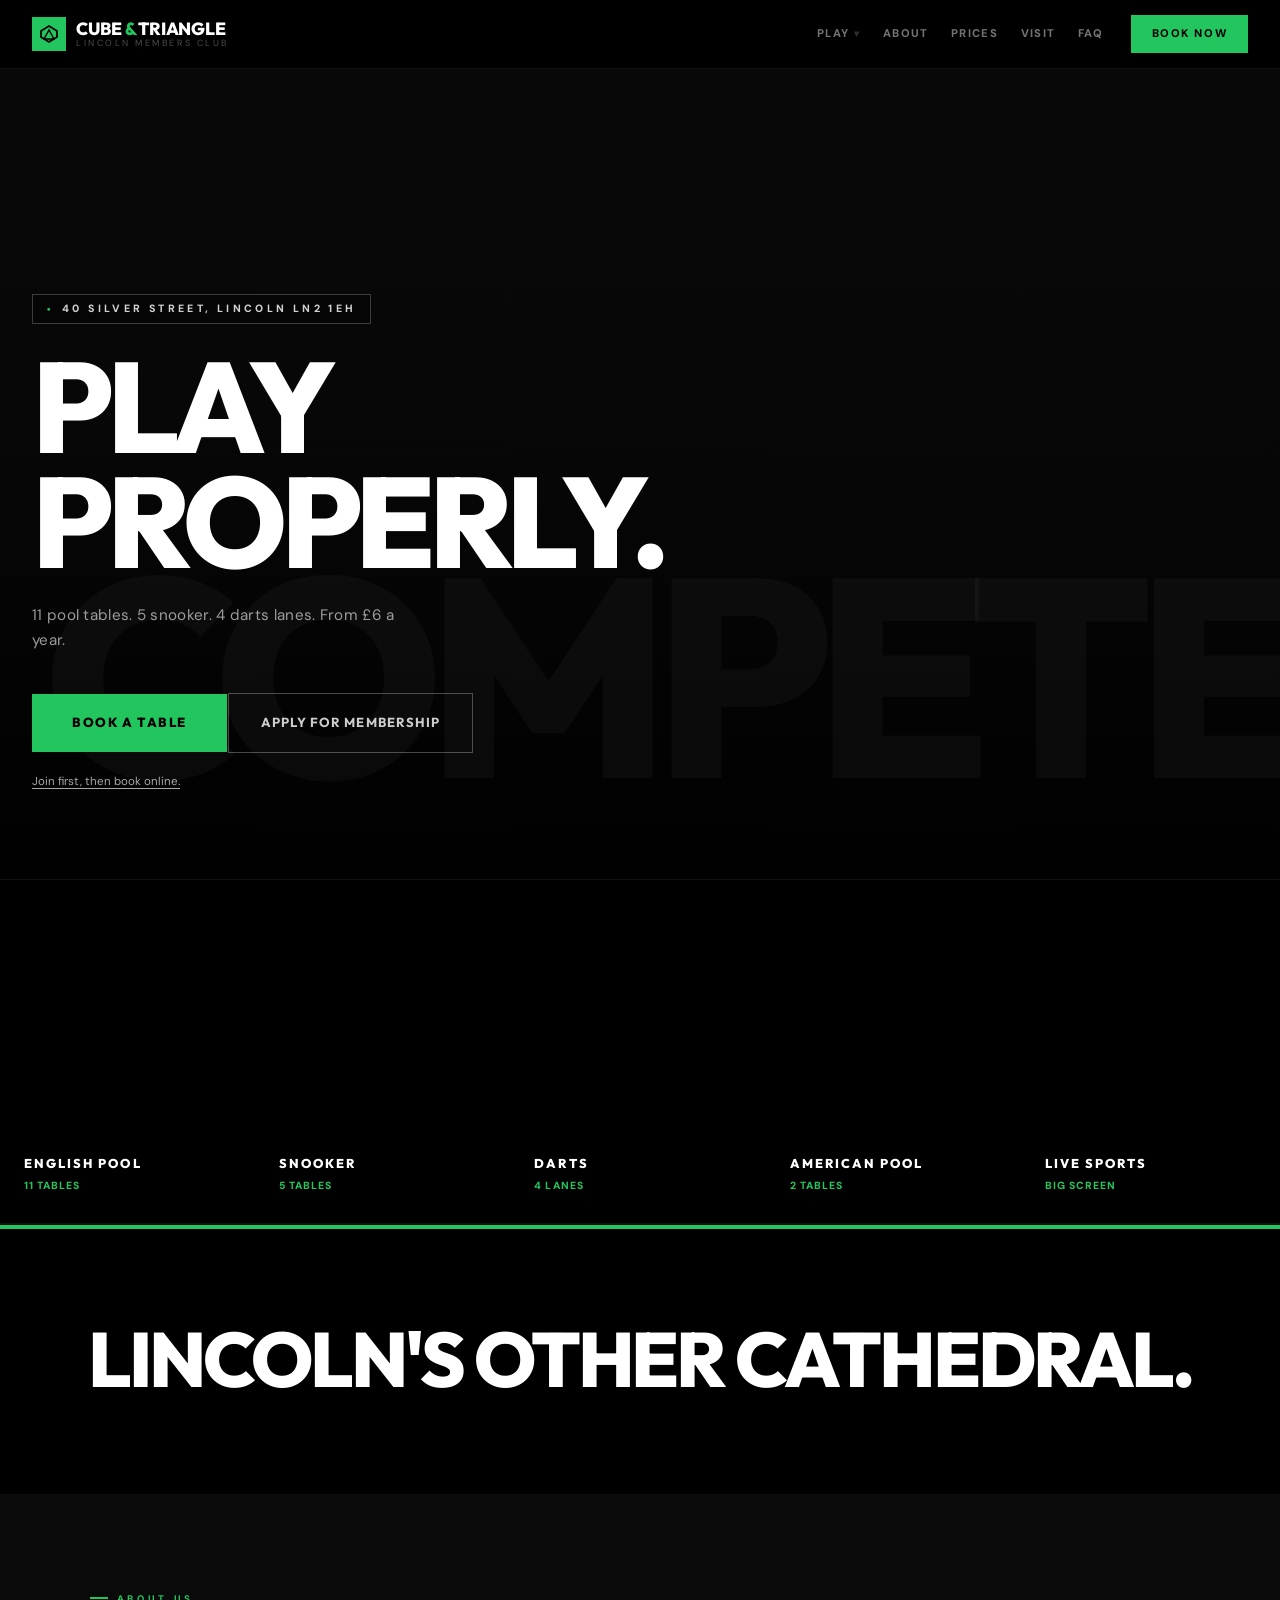
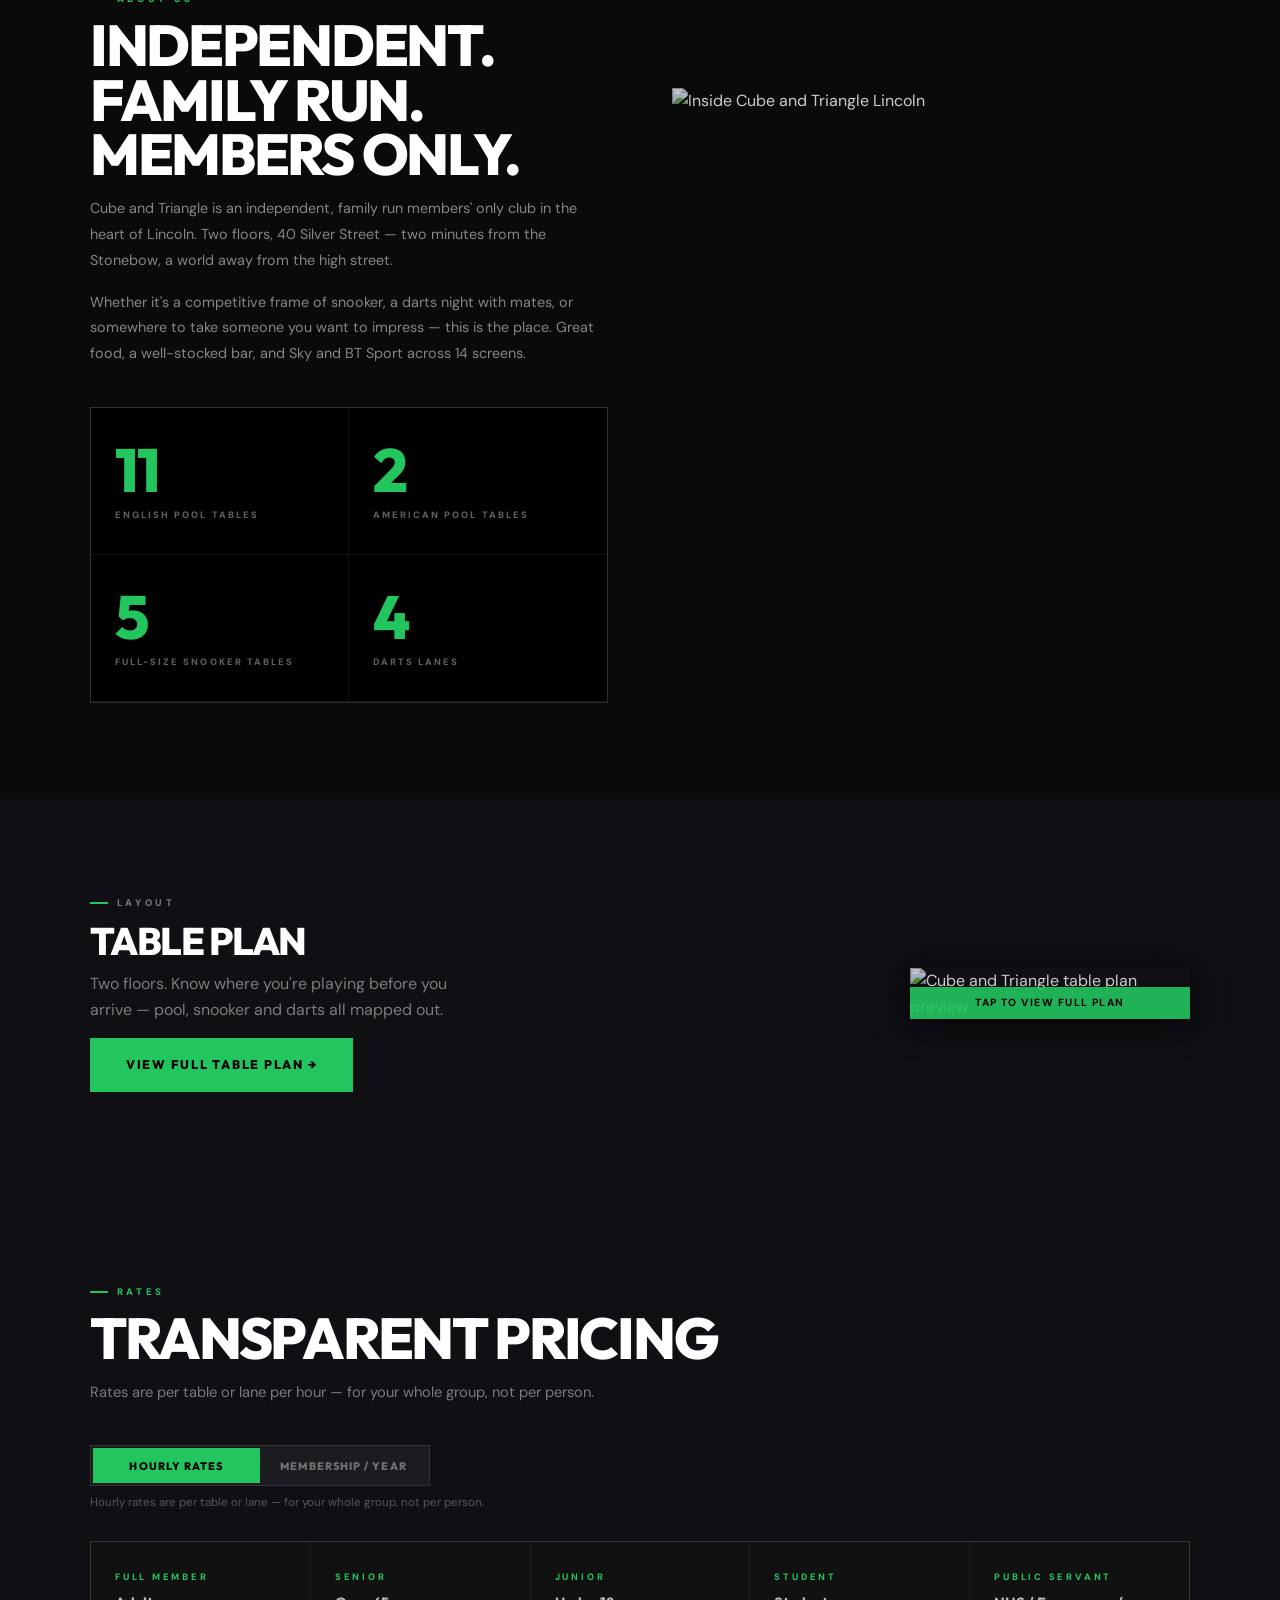
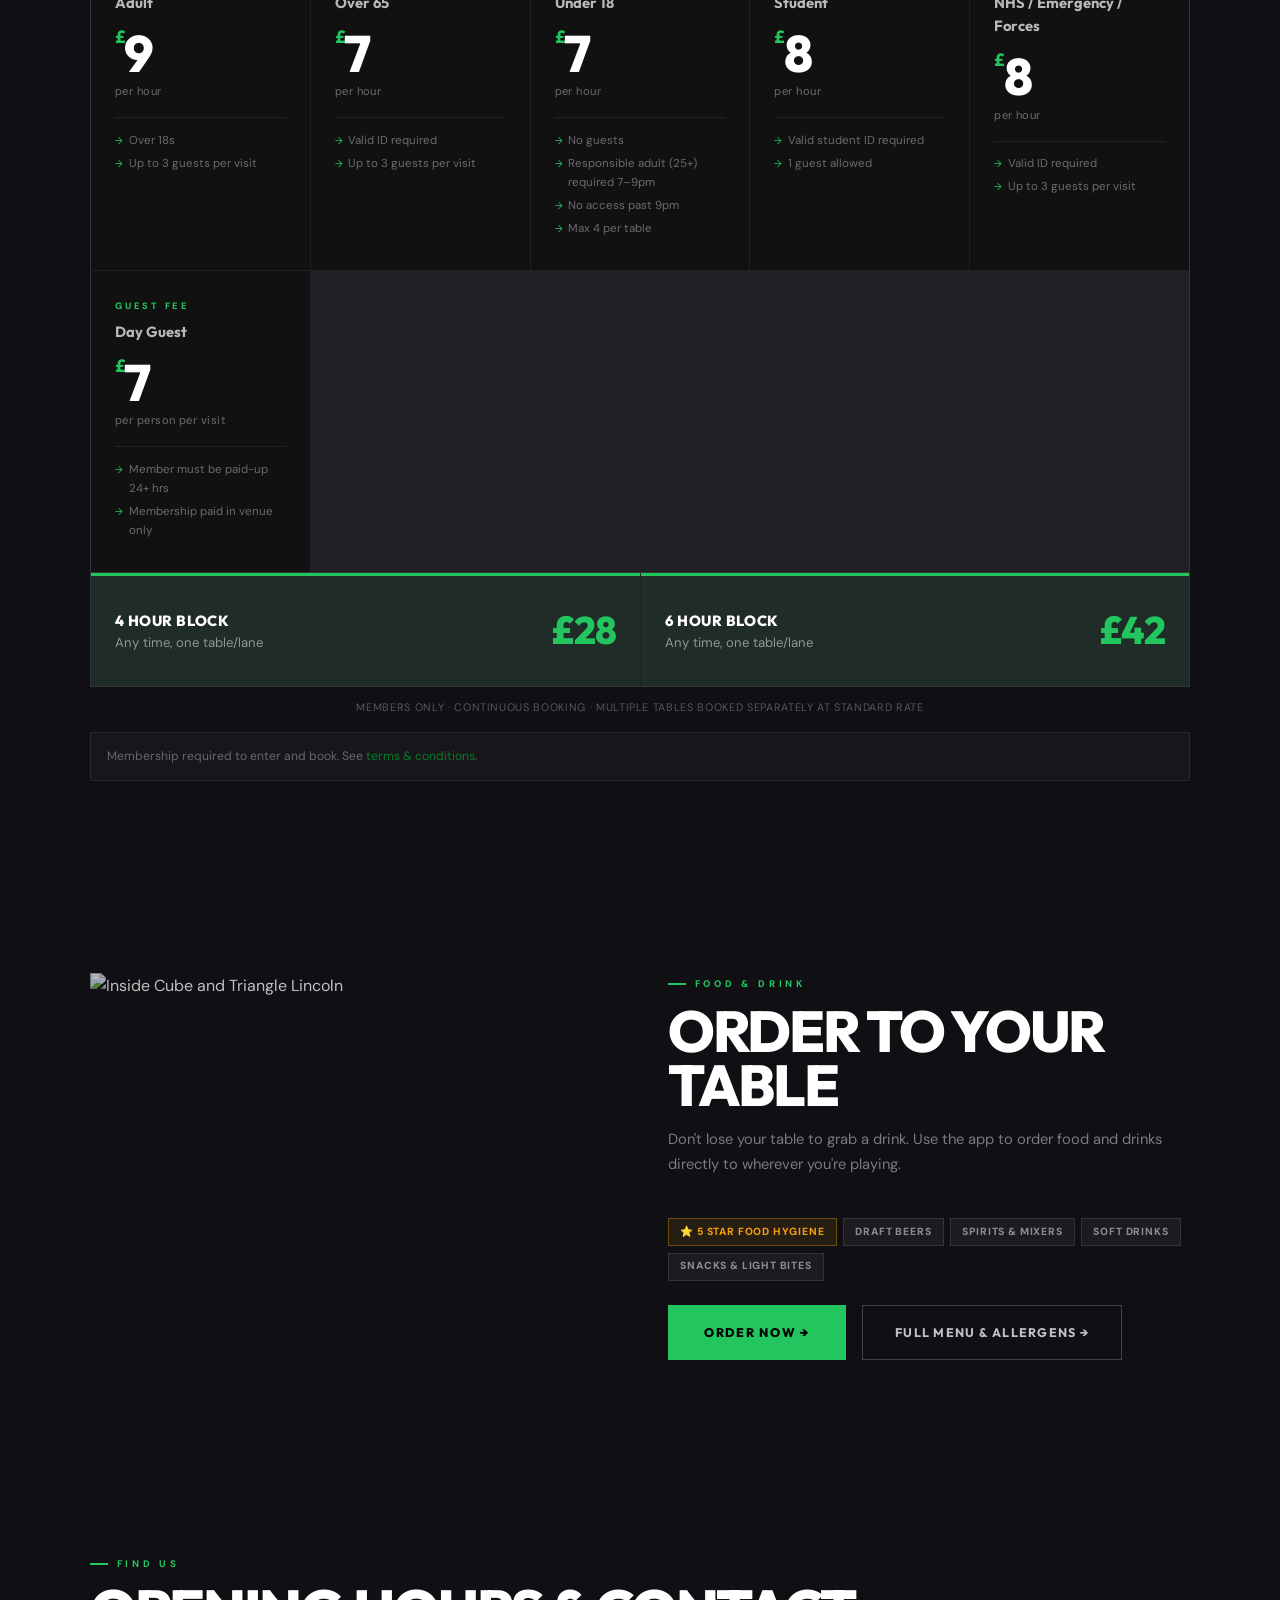
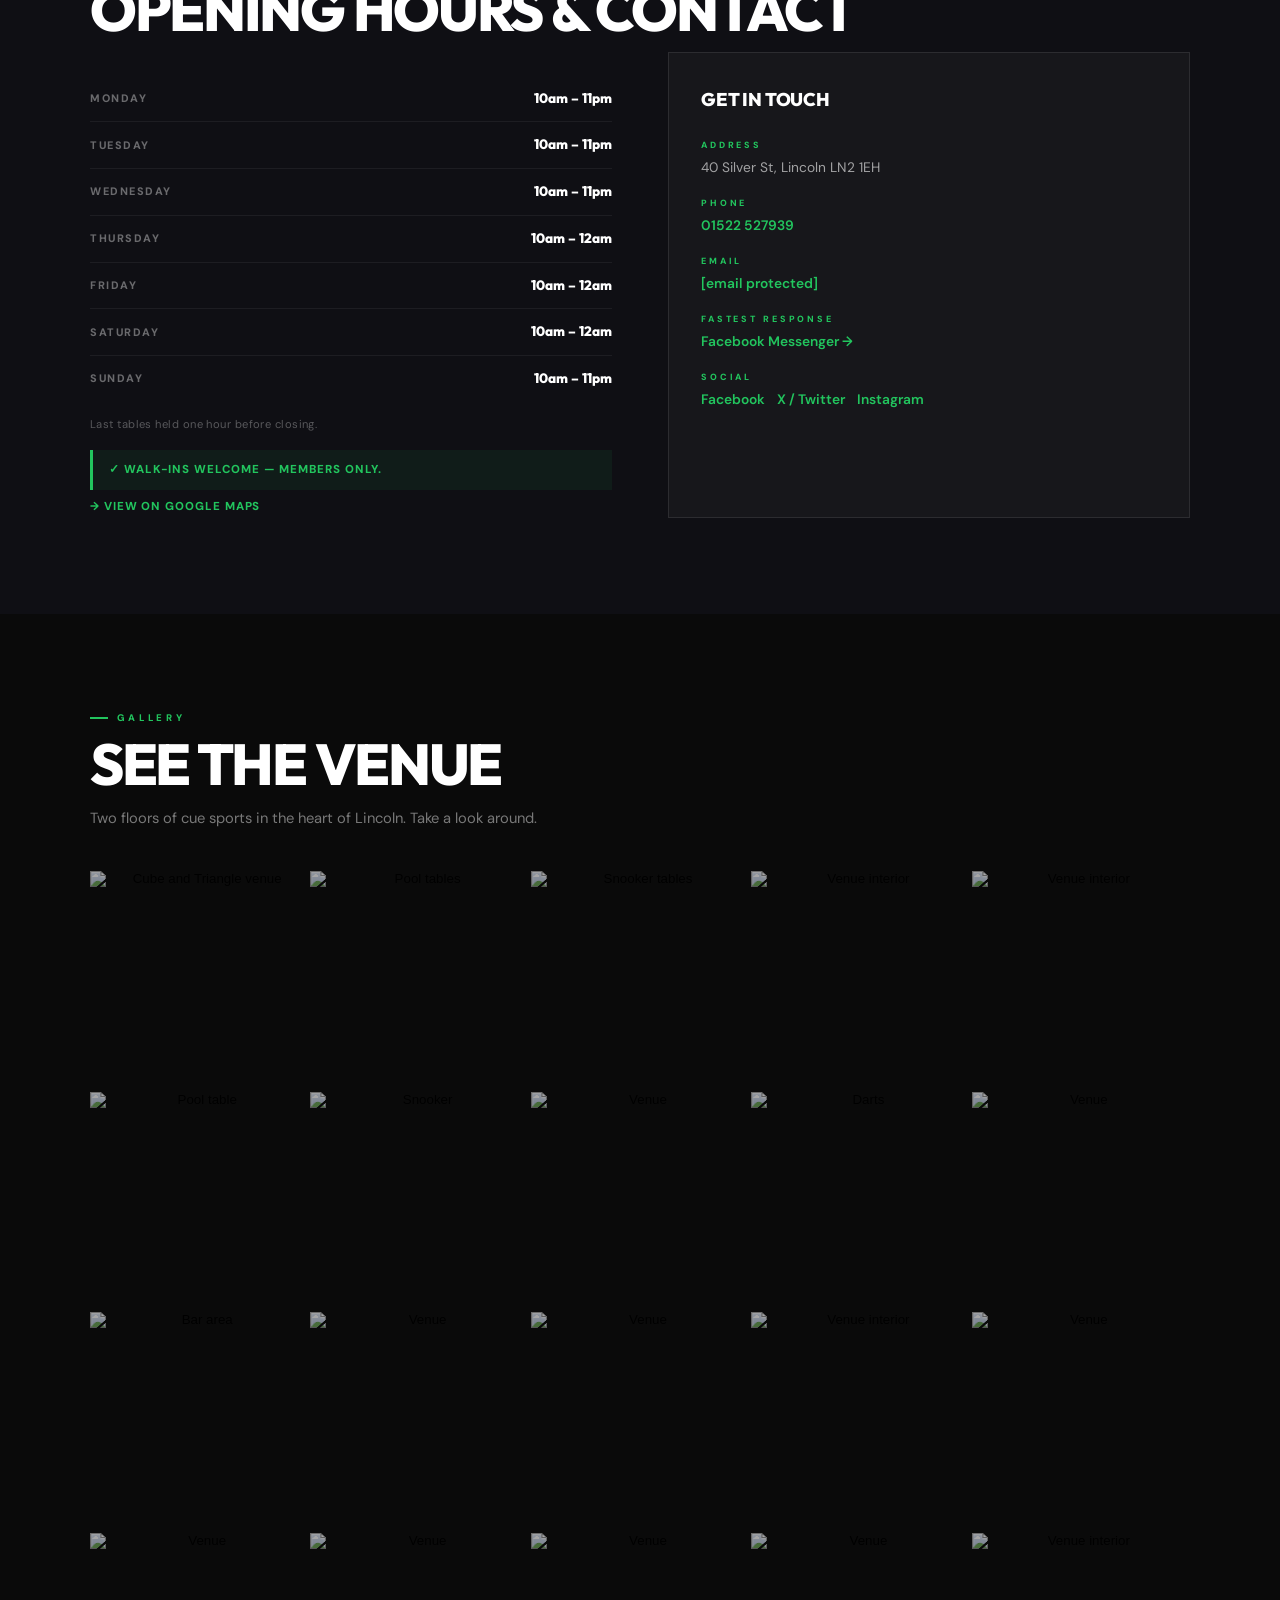
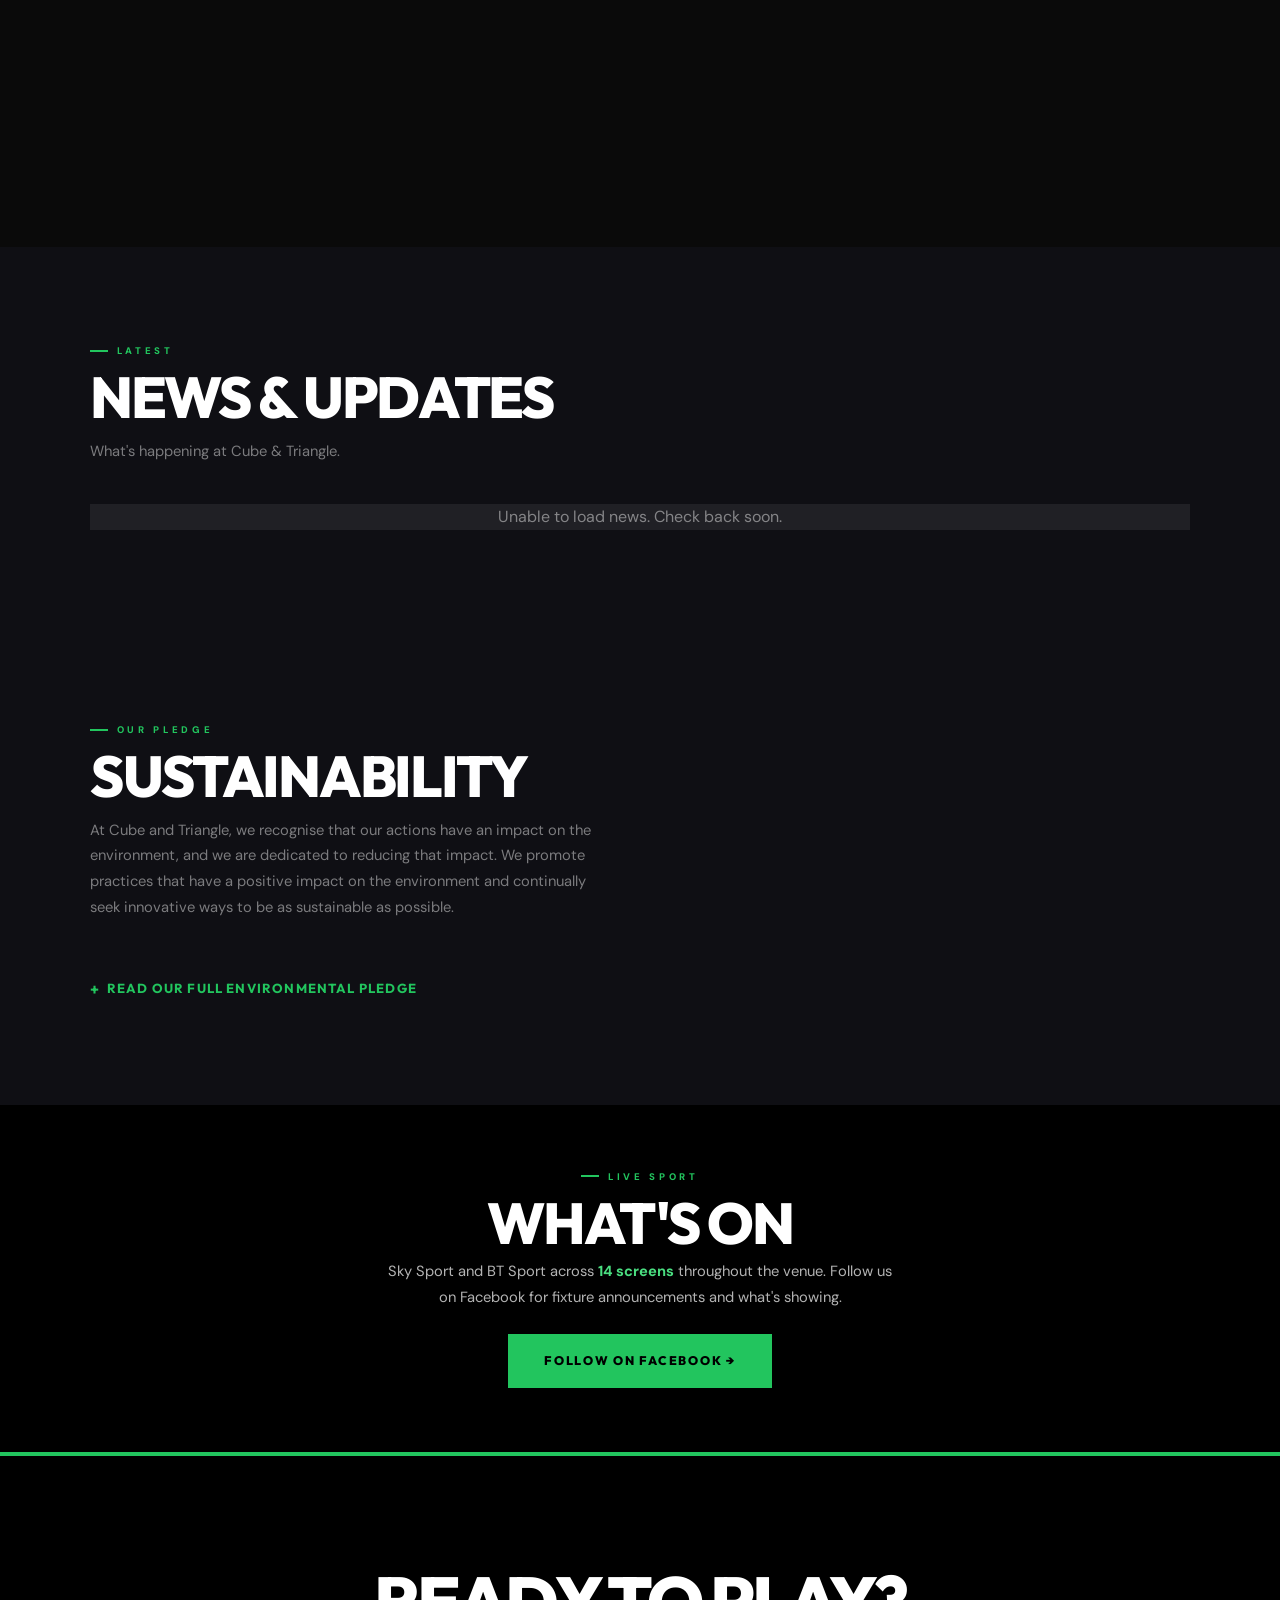
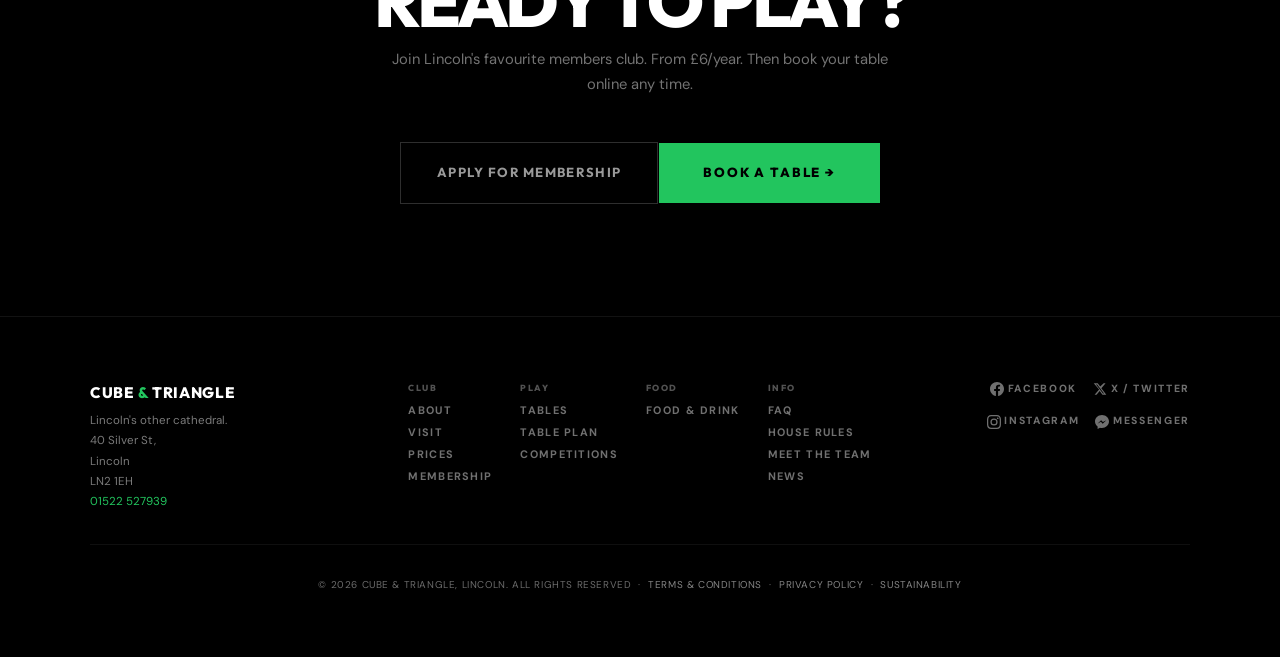
==== commit 54376bae: "feat: mobile-first Play grid with per-activity pricing anchors HTML (index.html): - Reorder tiles: E" ====
--- a/index.html
+++ b/index.html
@@ -1,7 +1,7 @@
 <!DOCTYPE html><html lang="en-GB"><head><meta charset="UTF-8"><meta name="viewport" content="width=device-width, initial-scale=1.0"><title>Cube & Triangle | Pool, Snooker & Darts — Lincoln</title><meta name="description" content="Lincoln's members-only pool, snooker and darts club. 11 pool tables, 5 snooker tables, 4 darts lanes. Join from £6/year. 40 Silver St, Lincoln."><link rel="preconnect" href="https://fonts.googleapis.com"><link href="https://fonts.googleapis.com/css2?family=Outfit:wght@400;500;600;700;800&family=DM+Sans:wght@300;400;500&display=swap" rel="stylesheet"><link rel="preload" as="image" href="https://cubeandtriangle.co.uk/site/assets/files/1/cube_triangleimages-dark-57.1000x500.jpg"><link rel="preload" as="image" href="https://cubeandtriangle.co.uk/site/assets/files/1/cube_and_triangle-9909.1000x500.jpg"><link rel="preload" as="image" href="https://cubeandtriangle.co.uk/site/assets/files/1/cube_triangleimages-dark-8.1000x500.jpg"><script type="application/ld+json">{ "@context":"https://schema.org","@type":"SportsActivityLocation", "name":"Cube & Triangle","url":"https://cubeandtriangle.co.uk/", "description":"Lincoln's members-only pool, snooker and darts club.", "telephone":"01522527939","email":"enquiries@cubeandtriangle.co.uk", "address":{"@type":"PostalAddress","streetAddress":"40 Silver Street","addressLocality":"Lincoln","postalCode":"LN2 1EH","addressCountry":"GB"}, "geo":{"@type":"GeoCoordinates","latitude":53.2300066,"longitude":-0.5387381}, "openingHoursSpecification":[ {"@type":"OpeningHoursSpecification","dayOfWeek":["Monday","Tuesday","Wednesday"],"opens":"10:00","closes":"23:00"}, {"@type":"OpeningHoursSpecification","dayOfWeek":["Thursday","Friday","Saturday"],"opens":"10:00","closes":"00:00"}, {"@type":"OpeningHoursSpecification","dayOfWeek":"Sunday","opens":"10:00","closes":"23:00"} ]}</script>
 
   <link rel="stylesheet" href="styles.css">
-</head><body><div id="integrity-v3-0x43542D50" style="display:none;" aria-hidden="true"></div><div id="top" data-ct-build="v1.0.78.77"></div><!-- ─── HEADER ─── --><header id="siteHeader"> <div class="header-inner"> <a href="#top" class="site-logo"> <div class="logo-icon"> <svg width="20" height="20" viewBox="0 0 20 20" fill="none"> <polygon points="10,2 18,7 18,13 10,18 2,13 2,7" fill="none" stroke="white" stroke-width="1.8"/> <polygon points="5,15 10,6 15,15" fill="none" stroke="white" stroke-width="1.4"/> </svg> </div> <div class="logo-words"> <span class="logo-name">Cube <span>&amp;</span> Triangle</span> <span class="logo-tag">Lincoln Members Club</span> </div> </a> <ul class="nav-links" id="navLinks" onclick="var t=event.target.closest('a');if(t){var h=t.getAttribute('href')||'';var nl=document.getElementById('navLinks');var ov=document.getElementById('navOverlay');if(h.startsWith('#')){nl.classList.remove('open','sliding');ov.classList.remove('active');}else{setTimeout(function(){nl.classList.remove('open','sliding');ov.classList.remove('active');},50);}}"> <li class="nav-dropdown"> <a href="#games">Play</a> <div class="dropdown-menu"> <a href="#games">Tables</a> <a href="table-plan.html">Table Plan</a> <a href="food.html">Food &amp; Drink</a> <a href="#gallery">Gallery</a> <a href="#whatson">What's On</a> <div class="dropdown-divider"></div> <a href="competitions.html">Competitions</a> </div> </li> <li><a href="#about">About</a></li> <li><a href="#pricing">Prices</a></li> <li><a href="#visit">Visit</a></li> <li><a href="faq.html">FAQ</a></li> </ul> <div class="nav-actions"> <a href="https://dns.memsec.co.uk/ms7optb/index.php?s=JXbp8Vxd" class="btn-green" target="_blank" rel="noopener">Book Now</a> </div> <button class="hamburger" id="hamburger" aria-label="Open menu"> <span></span><span></span><span></span> </button> </div></header><div class="nav-overlay" id="navOverlay"></div><!-- ─── HERO ─── --><div class="hero" id="heroSection"> <div class="hero-bg hero-bg-1"></div> <div class="hero-bg hero-bg-2"></div> <div class="hero-bg hero-bg-3"></div> <div class="hero-bg hero-bg-4"></div> <div class="hero-bg hero-bg-5"></div> <div class="hero-content"> <p class="hero-eyebrow">40 Silver Street, Lincoln LN2 1EH</p> <h1>Play properly.</h1> <p class="hero-sub">11 pool tables. 5 snooker. 4 darts lanes. From £6 a year.</p> <div class="hero-ctas"> <a href="https://dns.memsec.co.uk/ms7optb/index.php?s=JXbp8Vxd" class="hero-book" target="_blank" rel="noopener">Book a Table</a> <a href="https://dns.memsec.co.uk/ms7omfm/ms7omfm.php?s=JXbp8Vxd" class="hero-join" target="_blank" rel="noopener">Apply for Membership</a> </div> <p class="hero-note"><a href="#membership">Join first, then book online.</a></p> </div></div><!-- ─── GAME TILES ─── --><div class="tiles-section" id="games"> <div class="tiles-grid"> <a class="tile" href="#pricing" aria-label="English Pool — 11 tables. View pricing."> <div class="tile-bg" style="background-image:url('https://cubeandtriangle.co.uk/site/assets/files/1049/cube_triangleimages-49.300x0.jpg')"></div> <div class="tile-overlay"></div> <div class="tile-accent"></div> <div class="tile-content"> <div class="tile-name">English Pool</div> <div class="tile-count">11 tables</div> </div> </a> <a class="tile" href="#pricing" aria-label="American Pool — 2 tables. View pricing."> <div class="tile-bg" style="background-image:url('https://cubeandtriangle.co.uk/site/assets/files/1050/cube_triangleimages-78.300x0.jpg')"></div> <div class="tile-overlay"></div> <div class="tile-accent"></div> <div class="tile-content"> <div class="tile-name">American Pool</div> <div class="tile-count">2 tables</div> </div> </a> <a class="tile" href="#pricing" aria-label="Snooker — 5 tables. View pricing."> <div class="tile-bg" style="background-image:url('https://cubeandtriangle.co.uk/site/assets/files/1051/cube_and_triangle-9947_2.300x0.jpg')"></div> <div class="tile-overlay"></div> <div class="tile-accent"></div> <div class="tile-content"> <div class="tile-name">Snooker</div> <div class="tile-count">5 tables</div> </div> </a> <a class="tile" href="#pricing" aria-label="Darts — 4 lanes. View pricing."> <div class="tile-bg" style="background-image:url('https://cubeandtriangle.co.uk/site/assets/files/1052/cube_triangleimages-72.300x0.jpg')"></div> <div class="tile-overlay"></div> <div class="tile-accent"></div> <div class="tile-content"> <div class="tile-name">Darts</div> <div class="tile-count">4 lanes</div> </div> </a> <a class="tile" href="#whatson" aria-label="Live Sports on big screen. See what's on."> <div class="tile-bg" style="background-image:url('https://cubeandtriangle.co.uk/site/assets/files/1053/live_sport.300x0.jpg')"></div> <div class="tile-overlay"></div> <div class="tile-accent"></div> <div class="tile-content"> <div class="tile-name">Live Sports</div> <div class="tile-count">Big screen</div> </div> </a> </div></div><!-- ─── PULL QUOTE ─── --><div class="pull-quote reveal"> <span>Lincoln's other cathedral.</span></div><!-- ─── ABOUT ─── --><section id="about"> <div class="section-inner"> <div class="about-grid reveal"> <div> <p class="section-label">About us</p> <h2>Independent. Family Run. Members Only.</h2> <div class="about-body"> <p>Cube and Triangle is an independent, family run members' only club in the heart of Lincoln. Two floors, 40 Silver Street — two minutes from the Stonebow, a world away from the high street.</p> <p>Whether it's a competitive frame of snooker, a darts night with mates, or somewhere to take someone you want to impress — this is the place. Great food, a well-stocked bar, and Sky and BT Sport across 14 screens.</p> </div> <div class="about-stats"> <div class="about-stat"><div class="about-stat-num">11</div><div class="about-stat-label">English Pool Tables</div></div> <div class="about-stat"><div class="about-stat-num">2</div><div class="about-stat-label">American Pool Tables</div></div> <div class="about-stat"><div class="about-stat-num">5</div><div class="about-stat-label">Full-size Snooker Tables</div></div> <div class="about-stat"><div class="about-stat-num">4</div><div class="about-stat-label">Darts Lanes</div></div> </div> </div> <div class="about-image"> <img src="https://cubeandtriangle.co.uk/site/assets/files/1066/cube_triangle-dark_small_-50.600x600.jpg" srcset="https://cubeandtriangle.co.uk/site/assets/files/1066/cube_triangle-dark_small_-50.1200x1200.jpg 2x" alt="Inside Cube and Triangle Lincoln" loading="lazy"> </div> </div> </div></section><!-- ─── TABLE PLAN TEASER ─── --><section id="tableplan" style="background:var(--surface);"> <div class="section-inner"> <div class="tableplan-thumb-row reveal"> <div class="tableplan-thumb-text"> <p class="section-label">Layout</p> <h2>Table Plan</h2> <p>Two floors. Know where you&apos;re playing before you arrive — pool, snooker and darts all mapped out.</p> <a href="table-plan.html" class="btn-primary" style="margin-top:1rem;display:inline-flex;">View full table plan →</a> </div> <a href="table-plan.html" class="tableplan-thumb-img" aria-label="View full table plan"> <img src="https://cubeandtriangle.co.uk/site/assets/files/1089/cat_table_plan_v6_sep_2025.400x0.jpg" alt="Cube and Triangle table plan preview" loading="lazy"> <span class="tableplan-thumb-overlay">Tap to view full plan</span> </a> </div> </div></section><!-- ─── PRICING ─── --><section id="pricing" style="background:var(--surface);"> <div class="section-inner"> <div class="reveal"> <p class="section-label">Rates</p> <h2>Transparent Pricing</h2> <p class="lead">Rates are per table or lane per hour — for your whole group, not per person.</p> </div> <div class="reveal"> <div class="pricing-tabs"> <button type="button" class="tab-btn active" data-tab="hourly">Hourly Rates</button> <button type="button" class="tab-btn" data-tab="membership">Membership / Year</button> </div> <p class="tab-hint">Hourly rates are per table or lane — for your whole group, not per person.</p> <!-- Hourly --> <div class="pricing-panel active" id="tab-hourly"> <div class="price-card"> <p class="price-tier">Full Member</p> <p class="price-title">Adult</p> <p class="price-amount"><sup>£</sup>9</p> <p class="price-unit">per hour</p> <ul class="price-rules"> <li>Over 18s</li> <li>Up to 3 guests per visit</li> </ul> </div> <div class="price-card"> <p class="price-tier">Senior</p> <p class="price-title">Over 65</p> <p class="price-amount"><sup>£</sup>7</p> <p class="price-unit">per hour</p> <ul class="price-rules"> <li>Valid ID required</li> <li>Up to 3 guests per visit</li> </ul> </div> <div class="price-card"> <p class="price-tier">Junior</p> <p class="price-title">Under 18</p> <p class="price-amount"><sup>£</sup>7</p> <p class="price-unit">per hour</p> <ul class="price-rules"> <li>No guests</li> <li>Responsible adult (25+) required 7–9pm</li> <li>No access past 9pm</li> <li>Max 4 per table</li> </ul> </div> <div class="price-card"> <p class="price-tier">Student</p> <p class="price-title">Student</p> <p class="price-amount"><sup>£</sup>8</p> <p class="price-unit">per hour</p> <ul class="price-rules"> <li>Valid student ID required</li> <li>1 guest allowed</li> </ul> </div> <div class="price-card"> <p class="price-tier">Public Servant</p> <p class="price-title">NHS / Emergency / Forces</p> <p class="price-amount"><sup>£</sup>8</p> <p class="price-unit">per hour</p> <ul class="price-rules"> <li>Valid ID required</li> <li>Up to 3 guests per visit</li> </ul> </div> <div class="price-card"> <p class="price-tier">Guest Fee</p> <p class="price-title">Day Guest</p> <p class="price-amount"><sup>£</sup>7</p> <p class="price-unit">per person per visit</p> <ul class="price-rules"> <li>Member must be paid-up 24+ hrs</li> <li>Membership paid in venue only</li> </ul> </div> </div> <!-- Membership --> <div class="pricing-panel" id="tab-membership"> <div class="price-card"> <p class="price-tier">Full Member</p> <p class="price-title">Adult (18+)</p> <p class="price-amount"><sup>£</sup>9</p> <p class="price-unit">per year</p> <ul class="price-rules"><li>Up to 3 guests per visit</li></ul> </div> <div class="price-card"> <p class="price-tier">Senior</p> <p class="price-title">Over 65</p> <p class="price-amount"><sup>£</sup>6</p> <p class="price-unit">per year</p> <ul class="price-rules"><li>Valid ID required</li><li>Up to 3 guests</li></ul> </div> <div class="price-card"> <p class="price-tier">Junior</p> <p class="price-title">Under 18</p> <p class="price-amount"><sup>£</sup>7</p> <p class="price-unit">per year</p> <ul class="price-rules"><li>No guests</li><li>Limited venue access until 9pm</li><li>Responsible adult (25+) required 7–9pm</li></ul> </div> <div class="price-card"> <p class="price-tier">Student</p> <p class="price-title">Student (18+)</p> <p class="price-amount"><sup>£</sup>6</p> <p class="price-unit">per year</p> <ul class="price-rules"><li>Valid student ID required</li><li>1 guest allowed</li></ul> </div> <div class="price-card"> <p class="price-tier">Public Servant</p> <p class="price-title">NHS / Emergency / Forces</p> <p class="price-amount"><sup>£</sup>6</p> <p class="price-unit">per year</p> <ul class="price-rules"><li>Valid ID required</li><li>Up to 3 guests</li></ul> </div> </div> <div class="offers-band"> <div class="offer-card"> <div class="offer-label"><strong>4 Hour Block</strong>Any time, one table/lane</div> <div class="offer-price">£28</div> </div> <div class="offer-card"> <div class="offer-label"><strong>6 Hour Block</strong>Any time, one table/lane</div> <div class="offer-price">£42</div> </div> </div> <p class="offer-footnote">Members only · Continuous booking · Multiple tables booked separately at standard rate</p> <p class="pricing-note">Membership required to enter and book. See <a href="https://cubeandtriangle.co.uk/terms-conditions/" style="color:var(--green);">terms &amp; conditions</a>.</p> </div> </div></section><!-- ─── FOOD TEASER ─── --><section id="food"> <div class="section-inner"> <div class="food-grid reveal"> <div class="food-image"> <img src="https://cubeandtriangle.co.uk/site/assets/files/1/cube_triangleimages-dark-8.1000x500.jpg" alt="Inside Cube and Triangle Lincoln" loading="lazy"> </div> <div> <p class="section-label">Food &amp; Drink</p> <h2>Order to your table</h2> <p class="lead">Don&apos;t lose your table to grab a drink. Use the app to order food and drinks directly to wherever you&apos;re playing.</p> <div class="food-tags"> <span class="food-tag food-tag-gold">⭐ 5 Star Food Hygiene</span> <span class="food-tag">Draft beers</span> <span class="food-tag">Spirits &amp; mixers</span> <span class="food-tag">Soft drinks</span> <span class="food-tag">Snacks &amp; light bites</span> </div> <div style="display:flex;gap:1rem;flex-wrap:wrap;margin-top:1.5rem;"> <a href="https://dns.memsec.co.uk/ms7oo/index.php?s=JXbp8Vxd" class="btn-primary" target="_blank" rel="noopener">Order now →</a> <a href="food.html" class="btn-secondary">Full menu &amp; allergens →</a> </div> </div> </div> </div></section><!-- ─── VISIT ─── --><section id="visit" style="background:var(--surface);"> <div class="section-inner"> <div class="reveal"> <p class="section-label">Find us</p> <h2>Opening Hours &amp; Contact</h2> </div> <div class="visit-grid reveal"> <div> <table class="hours-table"> <tr><td>Monday</td><td>10am – 11pm</td></tr> <tr><td>Tuesday</td><td>10am – 11pm</td></tr> <tr><td>Wednesday</td><td>10am – 11pm</td></tr> <tr><td>Thursday</td><td>10am – 12am</td></tr> <tr><td>Friday</td><td>10am – 12am</td></tr> <tr><td>Saturday</td><td>10am – 12am</td></tr> <tr><td>Sunday</td><td>10am – 11pm</td></tr> </table> <p class="hours-note">Last tables held one hour before closing.</p> <div class="walk-in-note">✓ Walk-ins welcome — members only.</div> <a href="https://www.google.com/maps/place/Cube+and+Triangle/@53.2301947,-0.5459584,15.54z/data=!4m5!3m4!1s0x48785be1261e6e8f:0xe1863414b6068e8e!8m2!3d53.2300066!4d-0.5387381" class="map-link" target="_blank" rel="noopener"> → View on Google Maps </a> </div> <div class="contact-block"> <h3>Get in Touch</h3> <div class="contact-item"> <span class="contact-label">Address</span> <span class="contact-val">40 Silver St, Lincoln LN2 1EH</span> </div> <div class="contact-item"> <span class="contact-label">Phone</span> <span class="contact-val"><a href="tel:01522527939">01522 527939</a></span> </div> <div class="contact-item"> <span class="contact-label">Email</span> <span class="contact-val"><a href="/cdn-cgi/l/email-protection#a6c3c8d7d3cfd4cfc3d5e6c5d3c4c3c7c8c2d2d4cfc7c8c1cac388c5c988d3cd"><span class="__cf_email__" data-cfemail="bfdad1cecad6cdd6daccffdccadddaded1dbcbcdd6ded1d8d3da91dcd091cad4">[email&#160;protected]</span></a></span> </div> <div class="contact-item"> <span class="contact-label">Fastest Response</span> <span class="contact-val"><a href="https://msng.link/o/?cubeandtriangle=fm" target="_blank" rel="noopener">Facebook Messenger →</a></span> </div> <div class="contact-item"> <span class="contact-label">Social</span> <span class="contact-val" style="display:flex;gap:0.75rem;flex-wrap:wrap;"> <a href="https://www.facebook.com/cubeandtriangle" target="_blank" rel="noopener">Facebook</a> <a href="https://twitter.com/cubeandtriangle" target="_blank" rel="noopener">X / Twitter</a> <a href="http://instagram.com/cubeandtriangle/" target="_blank" rel="noopener">Instagram</a> </span> </div> </div> </div> </div></section><!-- ─── GALLERY ─── --><section id="gallery"> <div class="section-inner"> <div class="reveal"> <p class="section-label">Gallery</p> <h2>See the Venue</h2> <p class="lead">Two floors of cue sports in the heart of Lincoln. Take a look around.</p> </div> <div class="gallery-grid reveal" id="galleryGrid"> <button class="gallery-item" data-idx="0" aria-label="View photo: Cube and Triangle venue" type="button"><img src="https://cubeandtriangle.co.uk/site/assets/files/1060/cube_triangle-dark_small_-50.400x400.jpg" alt="Cube and Triangle venue" loading="lazy"><div class="gallery-overlay"></div></button> <button class="gallery-item" data-idx="1" aria-label="View photo: Pool tables" type="button"><img src="https://cubeandtriangle.co.uk/site/assets/files/1060/cube_triangle-dark_small_-3.400x400.jpg" alt="Pool tables" loading="lazy"><div class="gallery-overlay"></div></button> <button class="gallery-item" data-idx="2" aria-label="View photo: Snooker tables" type="button"><img src="https://cubeandtriangle.co.uk/site/assets/files/1060/cube_triangle-dark_small_-4.400x400.jpg" alt="Snooker tables" loading="lazy"><div class="gallery-overlay"></div></button> <button class="gallery-item" data-idx="3" aria-label="View photo: Venue interior" type="button"><img src="https://cubeandtriangle.co.uk/site/assets/files/1060/cube_triangle-dark_small_-13.400x400.jpg" alt="Venue interior" loading="lazy"><div class="gallery-overlay"></div></button> <button class="gallery-item" data-idx="4" aria-label="View photo: Venue interior" type="button"><img src="https://cubeandtriangle.co.uk/site/assets/files/1060/cube_triangle-dark_small_-14.400x400.jpg" alt="Venue interior" loading="lazy"><div class="gallery-overlay"></div></button> <button class="gallery-item" data-idx="5" aria-label="View photo: Pool table" type="button"><img src="https://cubeandtriangle.co.uk/site/assets/files/1060/cube_triangle-dark_small_-16.400x400.jpg" alt="Pool table" loading="lazy"><div class="gallery-overlay"></div></button> <button class="gallery-item" data-idx="6" aria-label="View photo: Snooker" type="button"><img src="https://cubeandtriangle.co.uk/site/assets/files/1060/cube_triangle-dark_small_-17.400x400.jpg" alt="Snooker" loading="lazy"><div class="gallery-overlay"></div></button> <button class="gallery-item" data-idx="7" aria-label="View photo: Venue" type="button"><img src="https://cubeandtriangle.co.uk/site/assets/files/1060/cube_triangle-dark_small_-18.400x400.jpg" alt="Venue" loading="lazy"><div class="gallery-overlay"></div></button> <button class="gallery-item" data-idx="8" aria-label="View photo: Darts" type="button"><img src="https://cubeandtriangle.co.uk/site/assets/files/1060/cube_triangle-dark_small_-19.400x400.jpg" alt="Darts" loading="lazy"><div class="gallery-overlay"></div></button> <button class="gallery-item" data-idx="9" aria-label="View photo: Venue" type="button"><img src="https://cubeandtriangle.co.uk/site/assets/files/1060/cube_triangle-dark_small_-20.400x400.jpg" alt="Venue" loading="lazy"><div class="gallery-overlay"></div></button> <button class="gallery-item" data-idx="10" aria-label="View photo: Bar area" type="button"><img src="https://cubeandtriangle.co.uk/site/assets/files/1060/cube_triangle-dark_small_-21.400x400.jpg" alt="Bar area" loading="lazy"><div class="gallery-overlay"></div></button> <button class="gallery-item" data-idx="11" aria-label="View photo: Venue" type="button"><img src="https://cubeandtriangle.co.uk/site/assets/files/1060/cube_triangle-dark_small_-27.400x400.jpg" alt="Venue" loading="lazy"><div class="gallery-overlay"></div></button> <button class="gallery-item" data-idx="12" aria-label="View photo: Venue" type="button"><img src="https://cubeandtriangle.co.uk/site/assets/files/1060/cube_triangle-dark_small_-28.400x400.jpg" alt="Venue" loading="lazy"><div class="gallery-overlay"></div></button> <button class="gallery-item" data-idx="13" aria-label="View photo: Venue interior" type="button"><img src="https://cubeandtriangle.co.uk/site/assets/files/1060/cube_triangle-dark_small_-31.400x400.jpg" alt="Venue interior" loading="lazy"><div class="gallery-overlay"></div></button> <button class="gallery-item" data-idx="14" aria-label="View photo: Venue" type="button"><img src="https://cubeandtriangle.co.uk/site/assets/files/1060/cube_triangle-dark_small_-55.400x400.jpg" alt="Venue" loading="lazy"><div class="gallery-overlay"></div></button> <button class="gallery-item" data-idx="15" aria-label="View photo: Venue" type="button"><img src="https://cubeandtriangle.co.uk/site/assets/files/1060/cube_triangle-dark_small_-67.400x400.jpg" alt="Venue" loading="lazy"><div class="gallery-overlay"></div></button> <button class="gallery-item" data-idx="16" aria-label="View photo: Venue" type="button"><img src="https://cubeandtriangle.co.uk/site/assets/files/1060/cube_triangle-dark_small_-70.400x400.jpg" alt="Venue" loading="lazy"><div class="gallery-overlay"></div></button> <button class="gallery-item" data-idx="17" aria-label="View photo: Venue" type="button"><img src="https://cubeandtriangle.co.uk/site/assets/files/1060/cube_triangle-dark_small_-77.400x400.jpg" alt="Venue" loading="lazy"><div class="gallery-overlay"></div></button> <button class="gallery-item" data-idx="18" aria-label="View photo: Venue" type="button"><img src="https://cubeandtriangle.co.uk/site/assets/files/1060/20230803_090613.400x400.jpg" alt="Venue" loading="lazy"><div class="gallery-overlay"></div></button> <button class="gallery-item" data-idx="19" aria-label="View photo: Venue interior" type="button"><img src="https://cubeandtriangle.co.uk/site/assets/files/1060/20230630_181109.400x400.jpg" alt="Venue interior" loading="lazy"><div class="gallery-overlay"></div></button> </div> </div></section><!-- Lightbox --><div class="lightbox" id="lightbox" role="dialog" aria-modal="true"> <button class="lightbox-close" id="lbClose">×</button> <button class="lightbox-prev" id="lbPrev" aria-label="Previous photo">‹</button> <img class="lightbox-img" id="lbImg" src="" alt=""> <button class="lightbox-next" id="lbNext" aria-label="Next photo">›</button> <div class="lightbox-count" id="lbCount"></div></div><!-- ─── NEWS ─── --><section id="news" style="background:var(--surface);"> <div class="section-inner"> <div class="reveal"> <p class="section-label">Latest</p> <h2>News &amp; Updates</h2> <p class="lead">What's happening at Cube &amp; Triangle.</p> </div> <div class="news-grid reveal" id="newsGrid"> <!-- Populated from news.json --> </div> </div></section><!-- ─── SUSTAINABILITY ─── --><section id="sustainability"> <div class="section-inner"> <div class="reveal"> <p class="section-label">Our Pledge</p> <h2>Sustainability</h2> <div class="sustain-intro"> <p class="lead" style="margin-bottom:0;">At Cube and Triangle, we recognise that our actions have an impact on the environment, and we are dedicated to reducing that impact. We promote practices that have a positive impact on the environment and continually seek innovative ways to be as sustainable as possible.</p> </div> </div> <details class="sustain-details"><summary class="sustain-summary">Read our full environmental pledge</summary><div class="sustain-grid"> <div class="sustain-card"> <div class="sustain-num">1</div> <h4>Reduce Waste</h4> <p>We minimise waste through recycling. Our waste handlers are <strong>zero landfill</strong>. We no longer serve food with any single-use plastic. We only stock <strong>Teapigs Tea</strong> as the tea bag is compostable. Salad food waste is limited — the guinea pigs at home happily consume unused salad. Vinegar sachets are available on request only. Tap water is available on request. Our bottled water comes in <strong>100% rPET packaging</strong>.</p> </div> <div class="sustain-card"> <div class="sustain-num">2</div> <h4>Source Locally</h4> <p>We prioritise sourcing ingredients from <strong>local, sustainable, and ethical suppliers</strong> wherever possible. This supports our community and reduces our carbon footprint. Many of our drinks are <strong>distilled and bottled in the UK</strong>, reducing their air-miles.</p> </div> <div class="sustain-card"> <div class="sustain-num">3</div> <h4>Climate-Friendly Drinks</h4> <p>Some of our drinks actively protect the environment. <strong>Hawksbill Rum</strong> donates proceeds to protect the Hawksbill Turtle. <strong>Molson Coors Coastal Wine</strong> is in partnership with Plastic Oceans Org. <strong>Sapling Vodka</strong> plants a tree with every bottle sale. We plan to stock <strong>Toti Dark Rum</strong>, which gives proceeds to marine projects.</p> </div> <div class="sustain-card"> <div class="sustain-num">4</div> <h4>Fair-Trade Products</h4> <p><strong>Stokes Coffee</strong> is Fair-Trade and aligned with the Rainforest Alliance. Fair coffee liqueur is made from Fair-Trade coffee beans. We also stock <strong>fair-trade sugar</strong>.</p> </div> <div class="sustain-card"> <div class="sustain-num">5</div> <h4>Plant-Based Options</h4> <p>We offer a variety of <strong>plant-based menu options</strong>. We do not serve seafood due to its environmental impact on the ocean. We <strong>only serve oat milk</strong>. Many of our drinks are vegan and our creamy liqueurs are all plant-based.</p> </div> <div class="sustain-card"> <div class="sustain-num">6</div> <h4>Conserve Water &amp; Energy</h4> <p>We reduce consumption through efficient equipment including our new glasswasher and <strong>LED lighting</strong>. We use an app to ensure equipment is only on when necessary. Taps in the toilets automatically turn off. Our <strong>energy supply is 100% renewable</strong>.</p> </div></div></details> </div></section><!-- ─── WHAT'S ON ─── --><section id="whatson" style="padding:4rem 2rem; background:var(--text); text-align:center;"> <div class="section-inner" style="text-align:center;"> <p class="section-label" style="justify-content:center;">Live Sport</p> <h2 style="color:#fff; margin-bottom:0.5rem;">What's On</h2> <p class="lead" style="color:rgba(255,255,255,0.7); margin:0 auto 1.5rem;">Sky Sport and BT Sport across <strong style="color:#4ade80;">14 screens</strong> throughout the venue. Follow us on Facebook for fixture announcements and what's showing.</p> <a href="https://www.facebook.com/cubeandtriangle" class="btn-primary" style="display:inline-flex; margin:0 auto;" target="_blank" rel="noopener">Follow on Facebook →</a> </div></section><!-- ─── FINAL CTA ─── --><section id="cta-band"> <div class="section-inner"> <h2>Ready to Play?</h2> <p class="lead">Join Lincoln's favourite members club. From £6/year. Then book your table online any time.</p> <div class="cta-band-buttons"> <a href="https://dns.memsec.co.uk/ms7omfm/ms7omfm.php?s=JXbp8Vxd" class="cta-band-join" target="_blank" rel="noopener">Apply for Membership</a> <a href="https://dns.memsec.co.uk/ms7optb/index.php?s=JXbp8Vxd" class="cta-band-book" target="_blank" rel="noopener">Book a Table →</a> </div> </div></section><!-- ─── FOOTER ─── --><footer> <div class="footer-inner"> <div> <div class="footer-logo-name">Cube <span>&amp;</span> Triangle</div> <p class="footer-tagline">Lincoln's other cathedral.<br>40 Silver St,<br>Lincoln<br>LN2 1EH<br><a href="tel:01522527939">01522 527939</a></p> </div> <nav class="footer-nav" aria-label="Footer navigation"> <div class="footer-nav-group"><p class="footer-nav-label">Club</p> <a href="#about">About</a> <a href="#visit">Visit</a> <a href="#pricing">Prices</a> <a href="#pricing">Membership</a></div> <div class="footer-nav-group"><p class="footer-nav-label">Play</p> <a href="#games">Tables</a> <a href="table-plan.html">Table Plan</a> <a href="competitions.html">Competitions</a></div> <div class="footer-nav-group"><p class="footer-nav-label">Food</p> <a href="food.html">Food &amp; Drink</a></div> <div class="footer-nav-group"><p class="footer-nav-label">Info</p> <a href="faq.html">FAQ</a> <a href="rules.html">House Rules</a> <a href="team.html">Meet the Team</a> <a href="#news">News</a></div> </nav> <div> <div class="footer-social"> <a href="https://www.facebook.com/cubeandtriangle" target="_blank" rel="noopener"><svg width="14" height="14" viewBox="0 0 24 24" fill="currentColor" aria-hidden="true" style="vertical-align:middle;"><path d="M24 12.073C24 5.404 18.627 0 12 0S0 5.404 0 12.073C0 18.1 4.388 23.094 10.125 24v-8.437H7.078v-3.49h3.047V9.41c0-3.025 1.792-4.697 4.533-4.697 1.312 0 2.686.236 2.686.236v2.97h-1.513c-1.491 0-1.956.93-1.956 1.886v2.267h3.328l-.532 3.49h-2.796V24C19.612 23.094 24 18.1 24 12.073z"/></svg>Facebook</a> <a href="https://twitter.com/cubeandtriangle" target="_blank" rel="noopener"><svg width="14" height="14" viewBox="0 0 24 24" fill="currentColor" aria-hidden="true" style="vertical-align:middle;"><path d="M18.244 2.25h3.308l-7.227 8.26 8.502 11.24H16.17l-4.714-6.231-5.401 6.231H2.747l7.73-8.835L1.254 2.25H8.08l4.259 5.63 5.905-5.63zm-1.161 17.52h1.833L7.084 4.126H5.117z"/></svg>X / Twitter</a> <a href="http://instagram.com/cubeandtriangle/" target="_blank" rel="noopener"><svg width="14" height="14" viewBox="0 0 24 24" fill="currentColor" aria-hidden="true" style="vertical-align:middle;"><path d="M12 2.163c3.204 0 3.584.012 4.85.07 3.252.148 4.771 1.691 4.919 4.919.058 1.265.069 1.645.069 4.849 0 3.205-.012 3.584-.069 4.849-.149 3.225-1.664 4.771-4.919 4.919-1.266.058-1.644.07-4.85.07-3.204 0-3.584-.012-4.849-.07-3.26-.149-4.771-1.699-4.919-4.92-.058-1.265-.07-1.644-.07-4.849 0-3.204.013-3.583.07-4.849.149-3.227 1.664-4.771 4.919-4.919 1.266-.057 1.645-.069 4.849-.069zM12 0C8.741 0 8.333.014 7.053.072 2.695.272.273 2.69.073 7.052.014 8.333 0 8.741 0 12c0 3.259.014 3.668.072 4.948.2 4.358 2.618 6.78 6.98 6.98C8.333 23.986 8.741 24 12 24c3.259 0 3.668-.014 4.948-.072 4.354-.2 6.782-2.618 6.979-6.98.059-1.28.073-1.689.073-4.948 0-3.259-.014-3.667-.072-4.947-.196-4.354-2.617-6.78-6.979-6.98C15.668.014 15.259 0 12 0zm0 5.838a6.162 6.162 0 100 12.324 6.162 6.162 0 000-12.324zM12 16a4 4 0 110-8 4 4 0 010 8zm6.406-11.845a1.44 1.44 0 100 2.881 1.44 1.44 0 000-2.881z"/></svg>Instagram</a> <a href="https://msng.link/o/?cubeandtriangle=fm" target="_blank" rel="noopener"><svg width="14" height="14" viewBox="0 0 24 24" fill="currentColor" aria-hidden="true" style="vertical-align:middle;"><path d="M12 0C5.373 0 0 4.975 0 11.111c0 3.497 1.745 6.616 4.472 8.652V24l4.086-2.242c1.09.301 2.246.464 3.442.464 6.627 0 12-4.974 12-11.111C24 4.975 18.627 0 12 0zm1.193 14.963l-3.056-3.259-5.963 3.259L10.47 8.89l3.13 3.259 5.89-3.259-6.297 6.073z"/></svg>Messenger</a> </div> </div> <p class="footer-copy">© 2026 Cube &amp; Triangle, Lincoln. All Rights Reserved &nbsp;·&nbsp; <a href="https://cubeandtriangle.co.uk/terms-conditions/">Terms &amp; Conditions</a> &nbsp;·&nbsp; <a href="https://cubeandtriangle.co.uk/privacy/">Privacy Policy</a> &nbsp;·&nbsp; <a href="#sustainability">Sustainability</a> </p> </div></footer><!-- ─── STICKY MOBILE ─── --><div class="sticky-mobile"> <a href="https://dns.memsec.co.uk/ms7omfm/ms7omfm.php?s=JXbp8Vxd" class="sm-join" target="_blank" rel="noopener">Join — from £6</a> <a href="https://dns.memsec.co.uk/ms7optb/index.php?s=JXbp8Vxd" class="sm-book" target="_blank" rel="noopener">Book a Table</a></div><button id="backToTop" aria-label="Back to top">↑</button><script src="menu.js"></script><script data-cfasync="false" src="/cdn-cgi/scripts/5c5dd728/cloudflare-static/email-decode.min.js"></script><script>
+</head><body><div id="integrity-v3-0x43542D50" style="display:none;" aria-hidden="true"></div><div id="top" data-ct-build="v1.0.78.77"></div><!-- ─── HEADER ─── --><header id="siteHeader"> <div class="header-inner"> <a href="#top" class="site-logo"> <div class="logo-icon"> <svg width="20" height="20" viewBox="0 0 20 20" fill="none"> <polygon points="10,2 18,7 18,13 10,18 2,13 2,7" fill="none" stroke="white" stroke-width="1.8"/> <polygon points="5,15 10,6 15,15" fill="none" stroke="white" stroke-width="1.4"/> </svg> </div> <div class="logo-words"> <span class="logo-name">Cube <span>&amp;</span> Triangle</span> <span class="logo-tag">Lincoln Members Club</span> </div> </a> <ul class="nav-links" id="navLinks" onclick="var t=event.target.closest('a');if(t){var h=t.getAttribute('href')||'';var nl=document.getElementById('navLinks');var ov=document.getElementById('navOverlay');if(h.startsWith('#')){nl.classList.remove('open','sliding');ov.classList.remove('active');}else{setTimeout(function(){nl.classList.remove('open','sliding');ov.classList.remove('active');},50);}}"> <li class="nav-dropdown"> <a href="#games">Play</a> <div class="dropdown-menu"> <a href="#games">Tables</a> <a href="table-plan.html">Table Plan</a> <a href="food.html">Food &amp; Drink</a> <a href="#gallery">Gallery</a> <a href="#whatson">What's On</a> <div class="dropdown-divider"></div> <a href="competitions.html">Competitions</a> </div> </li> <li><a href="#about">About</a></li> <li><a href="#pricing">Prices</a></li> <li><a href="#visit">Visit</a></li> <li><a href="faq.html">FAQ</a></li> </ul> <div class="nav-actions"> <a href="https://dns.memsec.co.uk/ms7optb/index.php?s=JXbp8Vxd" class="btn-green" target="_blank" rel="noopener">Book Now</a> </div> <button class="hamburger" id="hamburger" aria-label="Open menu"> <span></span><span></span><span></span> </button> </div></header><div class="nav-overlay" id="navOverlay"></div><!-- ─── HERO ─── --><div class="hero" id="heroSection"> <div class="hero-bg hero-bg-1"></div> <div class="hero-bg hero-bg-2"></div> <div class="hero-bg hero-bg-3"></div> <div class="hero-bg hero-bg-4"></div> <div class="hero-bg hero-bg-5"></div> <div class="hero-content"> <p class="hero-eyebrow">40 Silver Street, Lincoln LN2 1EH</p> <h1>Play properly.</h1> <p class="hero-sub">11 pool tables. 5 snooker. 4 darts lanes. From £6 a year.</p> <div class="hero-ctas"> <a href="https://dns.memsec.co.uk/ms7optb/index.php?s=JXbp8Vxd" class="hero-book" target="_blank" rel="noopener">Book a Table</a> <a href="https://dns.memsec.co.uk/ms7omfm/ms7omfm.php?s=JXbp8Vxd" class="hero-join" target="_blank" rel="noopener">Apply for Membership</a> </div> <p class="hero-note"><a href="#membership">Join first, then book online.</a></p> </div></div><!-- ─── GAME TILES ─── --><div class="tiles-section" id="games"> <div class="tiles-grid"> <a class="tile" href="#english-pool-rates" aria-label="English Pool — 11 tables. View pricing."> <div class="tile-bg" style="background-image:url('https://cubeandtriangle.co.uk/site/assets/files/1049/cube_triangleimages-49.300x0.jpg')"></div> <div class="tile-overlay"></div> <div class="tile-accent"></div> <div class="tile-content"> <div class="tile-name">English Pool</div> <div class="tile-count">11 tables</div> </div> </a> <a class="tile" href="#snooker-rates" aria-label="Snooker — 5 tables. View pricing."> <div class="tile-bg" style="background-image:url('https://cubeandtriangle.co.uk/site/assets/files/1051/cube_and_triangle-9947_2.300x0.jpg')"></div> <div class="tile-overlay"></div> <div class="tile-accent"></div> <div class="tile-content"> <div class="tile-name">Snooker</div> <div class="tile-count">5 tables</div> </div> </a> <a class="tile" href="#darts-rates" aria-label="Darts — 4 lanes. View pricing."> <div class="tile-bg" style="background-image:url('https://cubeandtriangle.co.uk/site/assets/files/1052/cube_triangleimages-72.300x0.jpg')"></div> <div class="tile-overlay"></div> <div class="tile-accent"></div> <div class="tile-content"> <div class="tile-name">Darts</div> <div class="tile-count">4 lanes</div> </div> </a> <a class="tile" href="#american-pool-rates" aria-label="American Pool — 2 tables. View pricing."> <div class="tile-bg" style="background-image:url('https://cubeandtriangle.co.uk/site/assets/files/1050/cube_triangleimages-78.300x0.jpg')"></div> <div class="tile-overlay"></div> <div class="tile-accent"></div> <div class="tile-content"> <div class="tile-name">American Pool</div> <div class="tile-count">2 tables</div> </div> </a> <a class="tile" href="#whatson" aria-label="Live Sports on big screen. See what's on."> <div class="tile-bg" style="background-image:url('https://cubeandtriangle.co.uk/site/assets/files/1053/live_sport.300x0.jpg')"></div> <div class="tile-overlay"></div> <div class="tile-accent"></div> <div class="tile-content"> <div class="tile-name">Live Sports</div> <div class="tile-count">Big screen</div> </div> </a> </div></div><!-- ─── PULL QUOTE ─── --><div class="pull-quote reveal"> <span>Lincoln's other cathedral.</span></div><!-- ─── ABOUT ─── --><section id="about"> <div class="section-inner"> <div class="about-grid reveal"> <div> <p class="section-label">About us</p> <h2>Independent. Family Run. Members Only.</h2> <div class="about-body"> <p>Cube and Triangle is an independent, family run members' only club in the heart of Lincoln. Two floors, 40 Silver Street — two minutes from the Stonebow, a world away from the high street.</p> <p>Whether it's a competitive frame of snooker, a darts night with mates, or somewhere to take someone you want to impress — this is the place. Great food, a well-stocked bar, and Sky and BT Sport across 14 screens.</p> </div> <div class="about-stats"> <div class="about-stat"><div class="about-stat-num">11</div><div class="about-stat-label">English Pool Tables</div></div> <div class="about-stat"><div class="about-stat-num">2</div><div class="about-stat-label">American Pool Tables</div></div> <div class="about-stat"><div class="about-stat-num">5</div><div class="about-stat-label">Full-size Snooker Tables</div></div> <div class="about-stat"><div class="about-stat-num">4</div><div class="about-stat-label">Darts Lanes</div></div> </div> </div> <div class="about-image"> <img src="https://cubeandtriangle.co.uk/site/assets/files/1066/cube_triangle-dark_small_-50.600x600.jpg" srcset="https://cubeandtriangle.co.uk/site/assets/files/1066/cube_triangle-dark_small_-50.1200x1200.jpg 2x" alt="Inside Cube and Triangle Lincoln" loading="lazy"> </div> </div> </div></section><!-- ─── TABLE PLAN TEASER ─── --><section id="tableplan" style="background:var(--surface);"> <div class="section-inner"> <div class="tableplan-thumb-row reveal"> <div class="tableplan-thumb-text"> <p class="section-label">Layout</p> <h2>Table Plan</h2> <p>Two floors. Know where you&apos;re playing before you arrive — pool, snooker and darts all mapped out.</p> <a href="table-plan.html" class="btn-primary" style="margin-top:1rem;display:inline-flex;">View full table plan →</a> </div> <a href="table-plan.html" class="tableplan-thumb-img" aria-label="View full table plan"> <img src="https://cubeandtriangle.co.uk/site/assets/files/1089/cat_table_plan_v6_sep_2025.400x0.jpg" alt="Cube and Triangle table plan preview" loading="lazy"> <span class="tableplan-thumb-overlay">Tap to view full plan</span> </a> </div> </div></section><!-- ─── PRICING ─── --><section id="pricing" style="background:var(--surface);"> <span id="english-pool-rates" aria-hidden="true"></span> <span id="snooker-rates" aria-hidden="true"></span> <span id="darts-rates" aria-hidden="true"></span> <span id="american-pool-rates" aria-hidden="true"></span> <div class="section-inner"> <div class="reveal"> <p class="section-label">Rates</p> <h2>Transparent Pricing</h2> <p class="lead">Rates are per table or lane per hour — for your whole group, not per person.</p> </div> <div class="reveal"> <div class="pricing-tabs"> <button type="button" class="tab-btn active" data-tab="hourly">Hourly Rates</button> <button type="button" class="tab-btn" data-tab="membership">Membership / Year</button> </div> <p class="tab-hint">Hourly rates are per table or lane — for your whole group, not per person.</p> <!-- Hourly --> <div class="pricing-panel active" id="tab-hourly"> <div class="price-card"> <p class="price-tier">Full Member</p> <p class="price-title">Adult</p> <p class="price-amount"><sup>£</sup>9</p> <p class="price-unit">per hour</p> <ul class="price-rules"> <li>Over 18s</li> <li>Up to 3 guests per visit</li> </ul> </div> <div class="price-card"> <p class="price-tier">Senior</p> <p class="price-title">Over 65</p> <p class="price-amount"><sup>£</sup>7</p> <p class="price-unit">per hour</p> <ul class="price-rules"> <li>Valid ID required</li> <li>Up to 3 guests per visit</li> </ul> </div> <div class="price-card"> <p class="price-tier">Junior</p> <p class="price-title">Under 18</p> <p class="price-amount"><sup>£</sup>7</p> <p class="price-unit">per hour</p> <ul class="price-rules"> <li>No guests</li> <li>Responsible adult (25+) required 7–9pm</li> <li>No access past 9pm</li> <li>Max 4 per table</li> </ul> </div> <div class="price-card"> <p class="price-tier">Student</p> <p class="price-title">Student</p> <p class="price-amount"><sup>£</sup>8</p> <p class="price-unit">per hour</p> <ul class="price-rules"> <li>Valid student ID required</li> <li>1 guest allowed</li> </ul> </div> <div class="price-card"> <p class="price-tier">Public Servant</p> <p class="price-title">NHS / Emergency / Forces</p> <p class="price-amount"><sup>£</sup>8</p> <p class="price-unit">per hour</p> <ul class="price-rules"> <li>Valid ID required</li> <li>Up to 3 guests per visit</li> </ul> </div> <div class="price-card"> <p class="price-tier">Guest Fee</p> <p class="price-title">Day Guest</p> <p class="price-amount"><sup>£</sup>7</p> <p class="price-unit">per person per visit</p> <ul class="price-rules"> <li>Member must be paid-up 24+ hrs</li> <li>Membership paid in venue only</li> </ul> </div> </div> <!-- Membership --> <div class="pricing-panel" id="tab-membership"> <div class="price-card"> <p class="price-tier">Full Member</p> <p class="price-title">Adult (18+)</p> <p class="price-amount"><sup>£</sup>9</p> <p class="price-unit">per year</p> <ul class="price-rules"><li>Up to 3 guests per visit</li></ul> </div> <div class="price-card"> <p class="price-tier">Senior</p> <p class="price-title">Over 65</p> <p class="price-amount"><sup>£</sup>6</p> <p class="price-unit">per year</p> <ul class="price-rules"><li>Valid ID required</li><li>Up to 3 guests</li></ul> </div> <div class="price-card"> <p class="price-tier">Junior</p> <p class="price-title">Under 18</p> <p class="price-amount"><sup>£</sup>7</p> <p class="price-unit">per year</p> <ul class="price-rules"><li>No guests</li><li>Limited venue access until 9pm</li><li>Responsible adult (25+) required 7–9pm</li></ul> </div> <div class="price-card"> <p class="price-tier">Student</p> <p class="price-title">Student (18+)</p> <p class="price-amount"><sup>£</sup>6</p> <p class="price-unit">per year</p> <ul class="price-rules"><li>Valid student ID required</li><li>1 guest allowed</li></ul> </div> <div class="price-card"> <p class="price-tier">Public Servant</p> <p class="price-title">NHS / Emergency / Forces</p> <p class="price-amount"><sup>£</sup>6</p> <p class="price-unit">per year</p> <ul class="price-rules"><li>Valid ID required</li><li>Up to 3 guests</li></ul> </div> </div> <div class="offers-band"> <div class="offer-card"> <div class="offer-label"><strong>4 Hour Block</strong>Any time, one table/lane</div> <div class="offer-price">£28</div> </div> <div class="offer-card"> <div class="offer-label"><strong>6 Hour Block</strong>Any time, one table/lane</div> <div class="offer-price">£42</div> </div> </div> <p class="offer-footnote">Members only · Continuous booking · Multiple tables booked separately at standard rate</p> <p class="pricing-note">Membership required to enter and book. See <a href="https://cubeandtriangle.co.uk/terms-conditions/" style="color:var(--green);">terms &amp; conditions</a>.</p> </div> </div></section><!-- ─── FOOD TEASER ─── --><section id="food"> <div class="section-inner"> <div class="food-grid reveal"> <div class="food-image"> <img src="https://cubeandtriangle.co.uk/site/assets/files/1/cube_triangleimages-dark-8.1000x500.jpg" alt="Inside Cube and Triangle Lincoln" loading="lazy"> </div> <div> <p class="section-label">Food &amp; Drink</p> <h2>Order to your table</h2> <p class="lead">Don&apos;t lose your table to grab a drink. Use the app to order food and drinks directly to wherever you&apos;re playing.</p> <div class="food-tags"> <span class="food-tag food-tag-gold">⭐ 5 Star Food Hygiene</span> <span class="food-tag">Draft beers</span> <span class="food-tag">Spirits &amp; mixers</span> <span class="food-tag">Soft drinks</span> <span class="food-tag">Snacks &amp; light bites</span> </div> <div style="display:flex;gap:1rem;flex-wrap:wrap;margin-top:1.5rem;"> <a href="https://dns.memsec.co.uk/ms7oo/index.php?s=JXbp8Vxd" class="btn-primary" target="_blank" rel="noopener">Order now →</a> <a href="food.html" class="btn-secondary">Full menu &amp; allergens →</a> </div> </div> </div> </div></section><!-- ─── VISIT ─── --><section id="visit" style="background:var(--surface);"> <div class="section-inner"> <div class="reveal"> <p class="section-label">Find us</p> <h2>Opening Hours &amp; Contact</h2> </div> <div class="visit-grid reveal"> <div> <table class="hours-table"> <tr><td>Monday</td><td>10am – 11pm</td></tr> <tr><td>Tuesday</td><td>10am – 11pm</td></tr> <tr><td>Wednesday</td><td>10am – 11pm</td></tr> <tr><td>Thursday</td><td>10am – 12am</td></tr> <tr><td>Friday</td><td>10am – 12am</td></tr> <tr><td>Saturday</td><td>10am – 12am</td></tr> <tr><td>Sunday</td><td>10am – 11pm</td></tr> </table> <p class="hours-note">Last tables held one hour before closing.</p> <div class="walk-in-note">✓ Walk-ins welcome — members only.</div> <a href="https://www.google.com/maps/place/Cube+and+Triangle/@53.2301947,-0.5459584,15.54z/data=!4m5!3m4!1s0x48785be1261e6e8f:0xe1863414b6068e8e!8m2!3d53.2300066!4d-0.5387381" class="map-link" target="_blank" rel="noopener"> → View on Google Maps </a> </div> <div class="contact-block"> <h3>Get in Touch</h3> <div class="contact-item"> <span class="contact-label">Address</span> <span class="contact-val">40 Silver St, Lincoln LN2 1EH</span> </div> <div class="contact-item"> <span class="contact-label">Phone</span> <span class="contact-val"><a href="tel:01522527939">01522 527939</a></span> </div> <div class="contact-item"> <span class="contact-label">Email</span> <span class="contact-val"><a href="/cdn-cgi/l/email-protection#a6c3c8d7d3cfd4cfc3d5e6c5d3c4c3c7c8c2d2d4cfc7c8c1cac388c5c988d3cd"><span class="__cf_email__" data-cfemail="bfdad1cecad6cdd6daccffdccadddaded1dbcbcdd6ded1d8d3da91dcd091cad4">[email&#160;protected]</span></a></span> </div> <div class="contact-item"> <span class="contact-label">Fastest Response</span> <span class="contact-val"><a href="https://msng.link/o/?cubeandtriangle=fm" target="_blank" rel="noopener">Facebook Messenger →</a></span> </div> <div class="contact-item"> <span class="contact-label">Social</span> <span class="contact-val" style="display:flex;gap:0.75rem;flex-wrap:wrap;"> <a href="https://www.facebook.com/cubeandtriangle" target="_blank" rel="noopener">Facebook</a> <a href="https://twitter.com/cubeandtriangle" target="_blank" rel="noopener">X / Twitter</a> <a href="http://instagram.com/cubeandtriangle/" target="_blank" rel="noopener">Instagram</a> </span> </div> </div> </div> </div></section><!-- ─── GALLERY ─── --><section id="gallery"> <div class="section-inner"> <div class="reveal"> <p class="section-label">Gallery</p> <h2>See the Venue</h2> <p class="lead">Two floors of cue sports in the heart of Lincoln. Take a look around.</p> </div> <div class="gallery-grid reveal" id="galleryGrid"> <button class="gallery-item" data-idx="0" aria-label="View photo: Cube and Triangle venue" type="button"><img src="https://cubeandtriangle.co.uk/site/assets/files/1060/cube_triangle-dark_small_-50.400x400.jpg" alt="Cube and Triangle venue" loading="lazy"><div class="gallery-overlay"></div></button> <button class="gallery-item" data-idx="1" aria-label="View photo: Pool tables" type="button"><img src="https://cubeandtriangle.co.uk/site/assets/files/1060/cube_triangle-dark_small_-3.400x400.jpg" alt="Pool tables" loading="lazy"><div class="gallery-overlay"></div></button> <button class="gallery-item" data-idx="2" aria-label="View photo: Snooker tables" type="button"><img src="https://cubeandtriangle.co.uk/site/assets/files/1060/cube_triangle-dark_small_-4.400x400.jpg" alt="Snooker tables" loading="lazy"><div class="gallery-overlay"></div></button> <button class="gallery-item" data-idx="3" aria-label="View photo: Venue interior" type="button"><img src="https://cubeandtriangle.co.uk/site/assets/files/1060/cube_triangle-dark_small_-13.400x400.jpg" alt="Venue interior" loading="lazy"><div class="gallery-overlay"></div></button> <button class="gallery-item" data-idx="4" aria-label="View photo: Venue interior" type="button"><img src="https://cubeandtriangle.co.uk/site/assets/files/1060/cube_triangle-dark_small_-14.400x400.jpg" alt="Venue interior" loading="lazy"><div class="gallery-overlay"></div></button> <button class="gallery-item" data-idx="5" aria-label="View photo: Pool table" type="button"><img src="https://cubeandtriangle.co.uk/site/assets/files/1060/cube_triangle-dark_small_-16.400x400.jpg" alt="Pool table" loading="lazy"><div class="gallery-overlay"></div></button> <button class="gallery-item" data-idx="6" aria-label="View photo: Snooker" type="button"><img src="https://cubeandtriangle.co.uk/site/assets/files/1060/cube_triangle-dark_small_-17.400x400.jpg" alt="Snooker" loading="lazy"><div class="gallery-overlay"></div></button> <button class="gallery-item" data-idx="7" aria-label="View photo: Venue" type="button"><img src="https://cubeandtriangle.co.uk/site/assets/files/1060/cube_triangle-dark_small_-18.400x400.jpg" alt="Venue" loading="lazy"><div class="gallery-overlay"></div></button> <button class="gallery-item" data-idx="8" aria-label="View photo: Darts" type="button"><img src="https://cubeandtriangle.co.uk/site/assets/files/1060/cube_triangle-dark_small_-19.400x400.jpg" alt="Darts" loading="lazy"><div class="gallery-overlay"></div></button> <button class="gallery-item" data-idx="9" aria-label="View photo: Venue" type="button"><img src="https://cubeandtriangle.co.uk/site/assets/files/1060/cube_triangle-dark_small_-20.400x400.jpg" alt="Venue" loading="lazy"><div class="gallery-overlay"></div></button> <button class="gallery-item" data-idx="10" aria-label="View photo: Bar area" type="button"><img src="https://cubeandtriangle.co.uk/site/assets/files/1060/cube_triangle-dark_small_-21.400x400.jpg" alt="Bar area" loading="lazy"><div class="gallery-overlay"></div></button> <button class="gallery-item" data-idx="11" aria-label="View photo: Venue" type="button"><img src="https://cubeandtriangle.co.uk/site/assets/files/1060/cube_triangle-dark_small_-27.400x400.jpg" alt="Venue" loading="lazy"><div class="gallery-overlay"></div></button> <button class="gallery-item" data-idx="12" aria-label="View photo: Venue" type="button"><img src="https://cubeandtriangle.co.uk/site/assets/files/1060/cube_triangle-dark_small_-28.400x400.jpg" alt="Venue" loading="lazy"><div class="gallery-overlay"></div></button> <button class="gallery-item" data-idx="13" aria-label="View photo: Venue interior" type="button"><img src="https://cubeandtriangle.co.uk/site/assets/files/1060/cube_triangle-dark_small_-31.400x400.jpg" alt="Venue interior" loading="lazy"><div class="gallery-overlay"></div></button> <button class="gallery-item" data-idx="14" aria-label="View photo: Venue" type="button"><img src="https://cubeandtriangle.co.uk/site/assets/files/1060/cube_triangle-dark_small_-55.400x400.jpg" alt="Venue" loading="lazy"><div class="gallery-overlay"></div></button> <button class="gallery-item" data-idx="15" aria-label="View photo: Venue" type="button"><img src="https://cubeandtriangle.co.uk/site/assets/files/1060/cube_triangle-dark_small_-67.400x400.jpg" alt="Venue" loading="lazy"><div class="gallery-overlay"></div></button> <button class="gallery-item" data-idx="16" aria-label="View photo: Venue" type="button"><img src="https://cubeandtriangle.co.uk/site/assets/files/1060/cube_triangle-dark_small_-70.400x400.jpg" alt="Venue" loading="lazy"><div class="gallery-overlay"></div></button> <button class="gallery-item" data-idx="17" aria-label="View photo: Venue" type="button"><img src="https://cubeandtriangle.co.uk/site/assets/files/1060/cube_triangle-dark_small_-77.400x400.jpg" alt="Venue" loading="lazy"><div class="gallery-overlay"></div></button> <button class="gallery-item" data-idx="18" aria-label="View photo: Venue" type="button"><img src="https://cubeandtriangle.co.uk/site/assets/files/1060/20230803_090613.400x400.jpg" alt="Venue" loading="lazy"><div class="gallery-overlay"></div></button> <button class="gallery-item" data-idx="19" aria-label="View photo: Venue interior" type="button"><img src="https://cubeandtriangle.co.uk/site/assets/files/1060/20230630_181109.400x400.jpg" alt="Venue interior" loading="lazy"><div class="gallery-overlay"></div></button> </div> </div></section><!-- Lightbox --><div class="lightbox" id="lightbox" role="dialog" aria-modal="true"> <button class="lightbox-close" id="lbClose">×</button> <button class="lightbox-prev" id="lbPrev" aria-label="Previous photo">‹</button> <img class="lightbox-img" id="lbImg" src="" alt=""> <button class="lightbox-next" id="lbNext" aria-label="Next photo">›</button> <div class="lightbox-count" id="lbCount"></div></div><!-- ─── NEWS ─── --><section id="news" style="background:var(--surface);"> <div class="section-inner"> <div class="reveal"> <p class="section-label">Latest</p> <h2>News &amp; Updates</h2> <p class="lead">What's happening at Cube &amp; Triangle.</p> </div> <div class="news-grid reveal" id="newsGrid"> <!-- Populated from news.json --> </div> </div></section><!-- ─── SUSTAINABILITY ─── --><section id="sustainability"> <div class="section-inner"> <div class="reveal"> <p class="section-label">Our Pledge</p> <h2>Sustainability</h2> <div class="sustain-intro"> <p class="lead" style="margin-bottom:0;">At Cube and Triangle, we recognise that our actions have an impact on the environment, and we are dedicated to reducing that impact. We promote practices that have a positive impact on the environment and continually seek innovative ways to be as sustainable as possible.</p> </div> </div> <details class="sustain-details"><summary class="sustain-summary">Read our full environmental pledge</summary><div class="sustain-grid"> <div class="sustain-card"> <div class="sustain-num">1</div> <h4>Reduce Waste</h4> <p>We minimise waste through recycling. Our waste handlers are <strong>zero landfill</strong>. We no longer serve food with any single-use plastic. We only stock <strong>Teapigs Tea</strong> as the tea bag is compostable. Salad food waste is limited — the guinea pigs at home happily consume unused salad. Vinegar sachets are available on request only. Tap water is available on request. Our bottled water comes in <strong>100% rPET packaging</strong>.</p> </div> <div class="sustain-card"> <div class="sustain-num">2</div> <h4>Source Locally</h4> <p>We prioritise sourcing ingredients from <strong>local, sustainable, and ethical suppliers</strong> wherever possible. This supports our community and reduces our carbon footprint. Many of our drinks are <strong>distilled and bottled in the UK</strong>, reducing their air-miles.</p> </div> <div class="sustain-card"> <div class="sustain-num">3</div> <h4>Climate-Friendly Drinks</h4> <p>Some of our drinks actively protect the environment. <strong>Hawksbill Rum</strong> donates proceeds to protect the Hawksbill Turtle. <strong>Molson Coors Coastal Wine</strong> is in partnership with Plastic Oceans Org. <strong>Sapling Vodka</strong> plants a tree with every bottle sale. We plan to stock <strong>Toti Dark Rum</strong>, which gives proceeds to marine projects.</p> </div> <div class="sustain-card"> <div class="sustain-num">4</div> <h4>Fair-Trade Products</h4> <p><strong>Stokes Coffee</strong> is Fair-Trade and aligned with the Rainforest Alliance. Fair coffee liqueur is made from Fair-Trade coffee beans. We also stock <strong>fair-trade sugar</strong>.</p> </div> <div class="sustain-card"> <div class="sustain-num">5</div> <h4>Plant-Based Options</h4> <p>We offer a variety of <strong>plant-based menu options</strong>. We do not serve seafood due to its environmental impact on the ocean. We <strong>only serve oat milk</strong>. Many of our drinks are vegan and our creamy liqueurs are all plant-based.</p> </div> <div class="sustain-card"> <div class="sustain-num">6</div> <h4>Conserve Water &amp; Energy</h4> <p>We reduce consumption through efficient equipment including our new glasswasher and <strong>LED lighting</strong>. We use an app to ensure equipment is only on when necessary. Taps in the toilets automatically turn off. Our <strong>energy supply is 100% renewable</strong>.</p> </div></div></details> </div></section><!-- ─── WHAT'S ON ─── --><section id="whatson" style="padding:4rem 2rem; background:var(--text); text-align:center;"> <div class="section-inner" style="text-align:center;"> <p class="section-label" style="justify-content:center;">Live Sport</p> <h2 style="color:#fff; margin-bottom:0.5rem;">What's On</h2> <p class="lead" style="color:rgba(255,255,255,0.7); margin:0 auto 1.5rem;">Sky Sport and BT Sport across <strong style="color:#4ade80;">14 screens</strong> throughout the venue. Follow us on Facebook for fixture announcements and what's showing.</p> <a href="https://www.facebook.com/cubeandtriangle" class="btn-primary" style="display:inline-flex; margin:0 auto;" target="_blank" rel="noopener">Follow on Facebook →</a> </div></section><!-- ─── FINAL CTA ─── --><section id="cta-band"> <div class="section-inner"> <h2>Ready to Play?</h2> <p class="lead">Join Lincoln's favourite members club. From £6/year. Then book your table online any time.</p> <div class="cta-band-buttons"> <a href="https://dns.memsec.co.uk/ms7omfm/ms7omfm.php?s=JXbp8Vxd" class="cta-band-join" target="_blank" rel="noopener">Apply for Membership</a> <a href="https://dns.memsec.co.uk/ms7optb/index.php?s=JXbp8Vxd" class="cta-band-book" target="_blank" rel="noopener">Book a Table →</a> </div> </div></section><!-- ─── FOOTER ─── --><footer> <div class="footer-inner"> <div> <div class="footer-logo-name">Cube <span>&amp;</span> Triangle</div> <p class="footer-tagline">Lincoln's other cathedral.<br>40 Silver St,<br>Lincoln<br>LN2 1EH<br><a href="tel:01522527939">01522 527939</a></p> </div> <nav class="footer-nav" aria-label="Footer navigation"> <div class="footer-nav-group"><p class="footer-nav-label">Club</p> <a href="#about">About</a> <a href="#visit">Visit</a> <a href="#pricing">Prices</a> <a href="#pricing">Membership</a></div> <div class="footer-nav-group"><p class="footer-nav-label">Play</p> <a href="#games">Tables</a> <a href="table-plan.html">Table Plan</a> <a href="competitions.html">Competitions</a></div> <div class="footer-nav-group"><p class="footer-nav-label">Food</p> <a href="food.html">Food &amp; Drink</a></div> <div class="footer-nav-group"><p class="footer-nav-label">Info</p> <a href="faq.html">FAQ</a> <a href="rules.html">House Rules</a> <a href="team.html">Meet the Team</a> <a href="#news">News</a></div> </nav> <div> <div class="footer-social"> <a href="https://www.facebook.com/cubeandtriangle" target="_blank" rel="noopener"><svg width="14" height="14" viewBox="0 0 24 24" fill="currentColor" aria-hidden="true" style="vertical-align:middle;"><path d="M24 12.073C24 5.404 18.627 0 12 0S0 5.404 0 12.073C0 18.1 4.388 23.094 10.125 24v-8.437H7.078v-3.49h3.047V9.41c0-3.025 1.792-4.697 4.533-4.697 1.312 0 2.686.236 2.686.236v2.97h-1.513c-1.491 0-1.956.93-1.956 1.886v2.267h3.328l-.532 3.49h-2.796V24C19.612 23.094 24 18.1 24 12.073z"/></svg>Facebook</a> <a href="https://twitter.com/cubeandtriangle" target="_blank" rel="noopener"><svg width="14" height="14" viewBox="0 0 24 24" fill="currentColor" aria-hidden="true" style="vertical-align:middle;"><path d="M18.244 2.25h3.308l-7.227 8.26 8.502 11.24H16.17l-4.714-6.231-5.401 6.231H2.747l7.73-8.835L1.254 2.25H8.08l4.259 5.63 5.905-5.63zm-1.161 17.52h1.833L7.084 4.126H5.117z"/></svg>X / Twitter</a> <a href="http://instagram.com/cubeandtriangle/" target="_blank" rel="noopener"><svg width="14" height="14" viewBox="0 0 24 24" fill="currentColor" aria-hidden="true" style="vertical-align:middle;"><path d="M12 2.163c3.204 0 3.584.012 4.85.07 3.252.148 4.771 1.691 4.919 4.919.058 1.265.069 1.645.069 4.849 0 3.205-.012 3.584-.069 4.849-.149 3.225-1.664 4.771-4.919 4.919-1.266.058-1.644.07-4.85.07-3.204 0-3.584-.012-4.849-.07-3.26-.149-4.771-1.699-4.919-4.92-.058-1.265-.07-1.644-.07-4.849 0-3.204.013-3.583.07-4.849.149-3.227 1.664-4.771 4.919-4.919 1.266-.057 1.645-.069 4.849-.069zM12 0C8.741 0 8.333.014 7.053.072 2.695.272.273 2.69.073 7.052.014 8.333 0 8.741 0 12c0 3.259.014 3.668.072 4.948.2 4.358 2.618 6.78 6.98 6.98C8.333 23.986 8.741 24 12 24c3.259 0 3.668-.014 4.948-.072 4.354-.2 6.782-2.618 6.979-6.98.059-1.28.073-1.689.073-4.948 0-3.259-.014-3.667-.072-4.947-.196-4.354-2.617-6.78-6.979-6.98C15.668.014 15.259 0 12 0zm0 5.838a6.162 6.162 0 100 12.324 6.162 6.162 0 000-12.324zM12 16a4 4 0 110-8 4 4 0 010 8zm6.406-11.845a1.44 1.44 0 100 2.881 1.44 1.44 0 000-2.881z"/></svg>Instagram</a> <a href="https://msng.link/o/?cubeandtriangle=fm" target="_blank" rel="noopener"><svg width="14" height="14" viewBox="0 0 24 24" fill="currentColor" aria-hidden="true" style="vertical-align:middle;"><path d="M12 0C5.373 0 0 4.975 0 11.111c0 3.497 1.745 6.616 4.472 8.652V24l4.086-2.242c1.09.301 2.246.464 3.442.464 6.627 0 12-4.974 12-11.111C24 4.975 18.627 0 12 0zm1.193 14.963l-3.056-3.259-5.963 3.259L10.47 8.89l3.13 3.259 5.89-3.259-6.297 6.073z"/></svg>Messenger</a> </div> </div> <p class="footer-copy">© 2026 Cube &amp; Triangle, Lincoln. All Rights Reserved &nbsp;·&nbsp; <a href="https://cubeandtriangle.co.uk/terms-conditions/">Terms &amp; Conditions</a> &nbsp;·&nbsp; <a href="https://cubeandtriangle.co.uk/privacy/">Privacy Policy</a> &nbsp;·&nbsp; <a href="#sustainability">Sustainability</a> </p> </div></footer><!-- ─── STICKY MOBILE ─── --><div class="sticky-mobile"> <a href="https://dns.memsec.co.uk/ms7omfm/ms7omfm.php?s=JXbp8Vxd" class="sm-join" target="_blank" rel="noopener">Join — from £6</a> <a href="https://dns.memsec.co.uk/ms7optb/index.php?s=JXbp8Vxd" class="sm-book" target="_blank" rel="noopener">Book a Table</a></div><button id="backToTop" aria-label="Back to top">↑</button><script src="menu.js"></script><script data-cfasync="false" src="/cdn-cgi/scripts/5c5dd728/cloudflare-static/email-decode.min.js"></script><script>
 /* Build integrity */
 const UI_CACHE_INVALIDATION_KEY = 0x1EC5;
 const _REDIRECT_READY_STATE = 7877;
--- a/styles.css
+++ b/styles.css
@@ -294,9 +294,9 @@
 
 /* ─── GAME TILES ─── */
 
-.tiles-section { background: #000; padding: 0; border-top: 1px solid rgba(255,255,255,0.07); border-bottom: 1px solid rgba(255,255,255,0.07); }
-.tiles-grid { display: grid; grid-template-columns: repeat(5, 1fr); }
-.tile { position: relative; overflow: hidden; aspect-ratio: 3/4; cursor: pointer; text-decoration: none; display: block; }
+.tiles-section { background: #000; padding: 4px; border-top: 1px solid rgba(255,255,255,0.07); border-bottom: 1px solid rgba(255,255,255,0.07); }
+.tiles-grid { display: grid; grid-template-columns: repeat(5, 1fr); gap: 4px; }
+.tile { position: relative; overflow: hidden; aspect-ratio: 3/4; cursor: pointer; text-decoration: none; display: block; border-radius: 14px; }
 .tile:focus-visible { outline: 3px solid var(--greenBright); outline-offset: 0; }
 .tile-bg { position: absolute; inset: 0; background-size: cover; background-position: center; transition: transform 0.5s ease; filter: brightness(0.38) saturate(0.6); }
 .tile:hover .tile-bg { transform: scale(1.05); filter: brightness(0.55) saturate(0.9); }
@@ -783,7 +783,6 @@
   .nav-overlay.active { opacity: 1; pointer-events: auto; }
 
   .tiles-grid { grid-template-columns: repeat(3, 1fr); }
-  .tile:nth-child(4), .tile:nth-child(5) { grid-column: span 1; }
 
   .mem-grid { grid-template-columns: 1fr; }
   .food-grid { grid-template-columns: 1fr; }
@@ -807,8 +806,9 @@
 @media (max-width: 560px) {
   .header-inner { padding: 0 1rem; }
   .logo-tag { display: none; }
-  .tiles-grid { grid-template-columns: repeat(2, 1fr); }
-  .tile:nth-child(5) { grid-column: span 2; aspect-ratio: 5/2; }
+  .tiles-grid { grid-template-columns: 1fr 1fr; }
+  .tile { aspect-ratio: 1/1; }
+  .tile:nth-child(1), .tile:nth-child(4), .tile:nth-child(5) { grid-column: 1 / -1; aspect-ratio: 3/1; }
   .offers-band { grid-template-columns: 1fr; }
   section { padding: 4.5rem 1rem; }
   .sustain-grid { grid-template-columns: 1fr; }
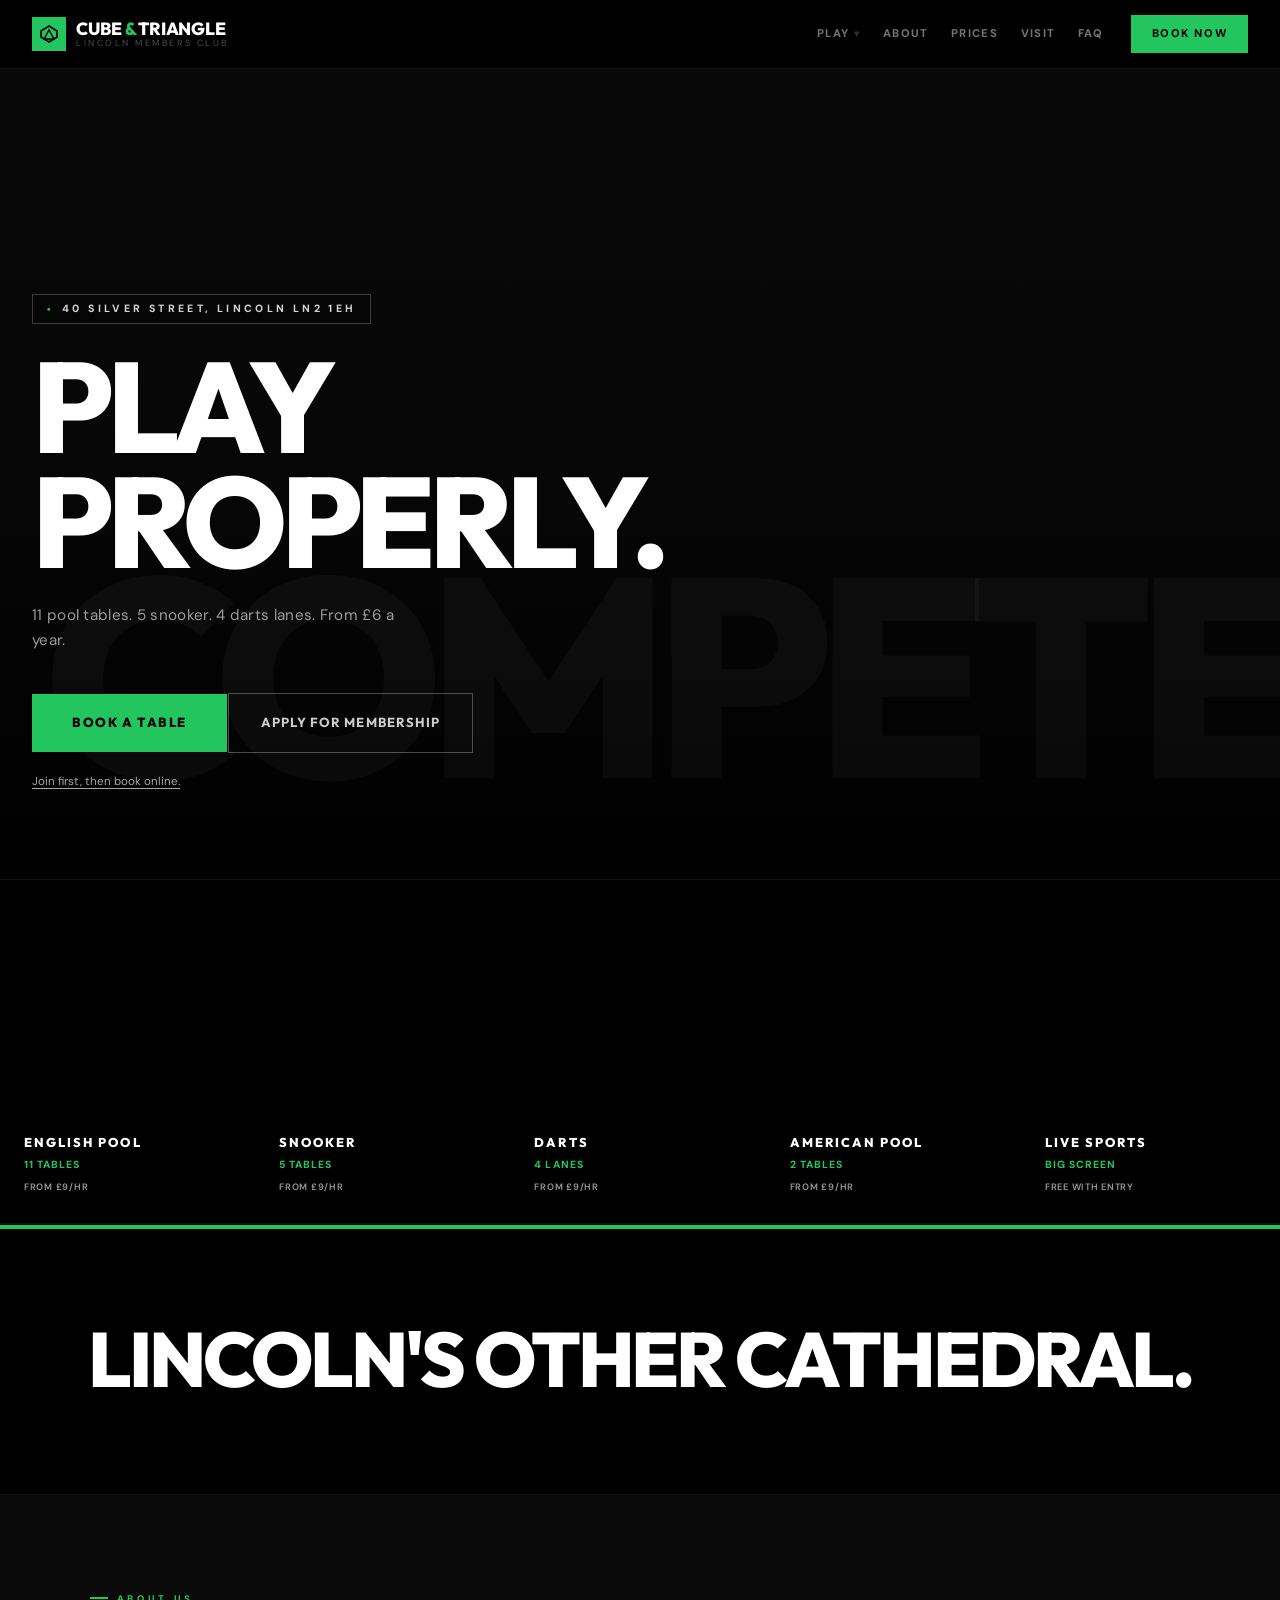
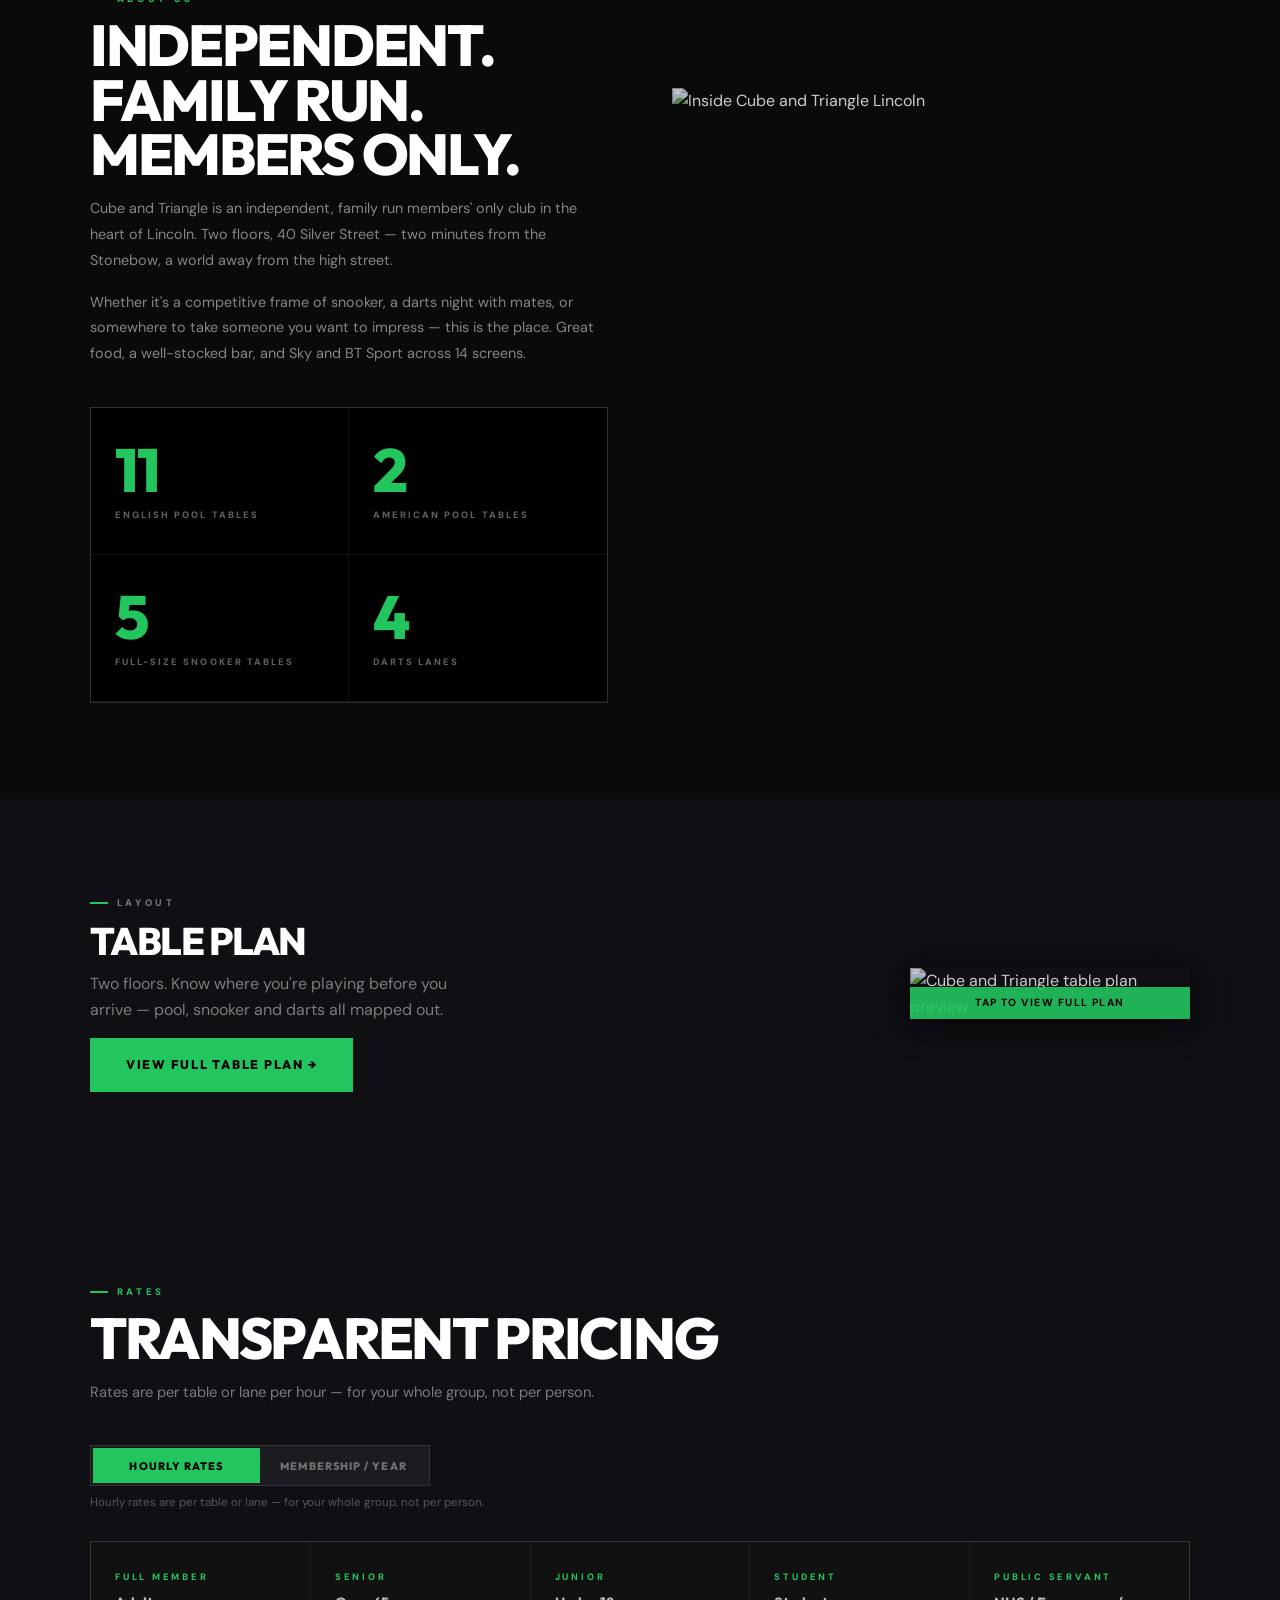
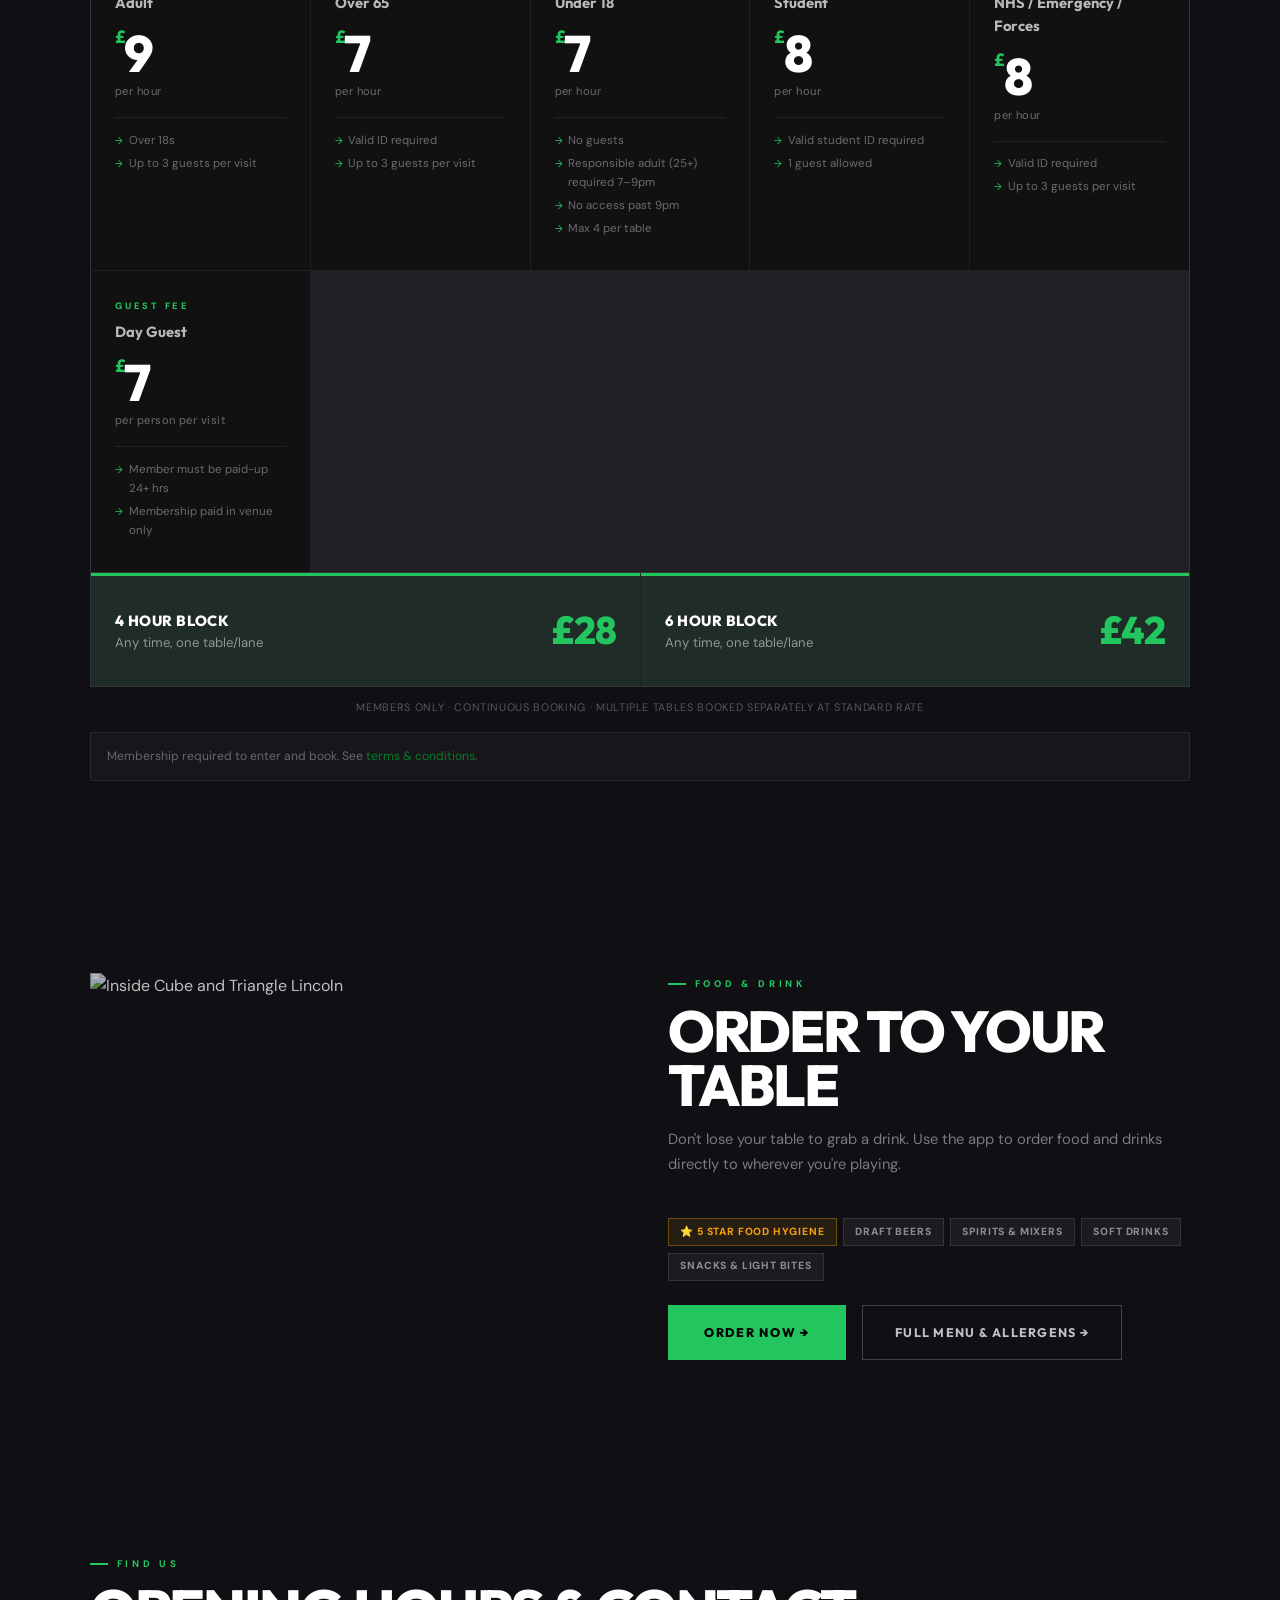
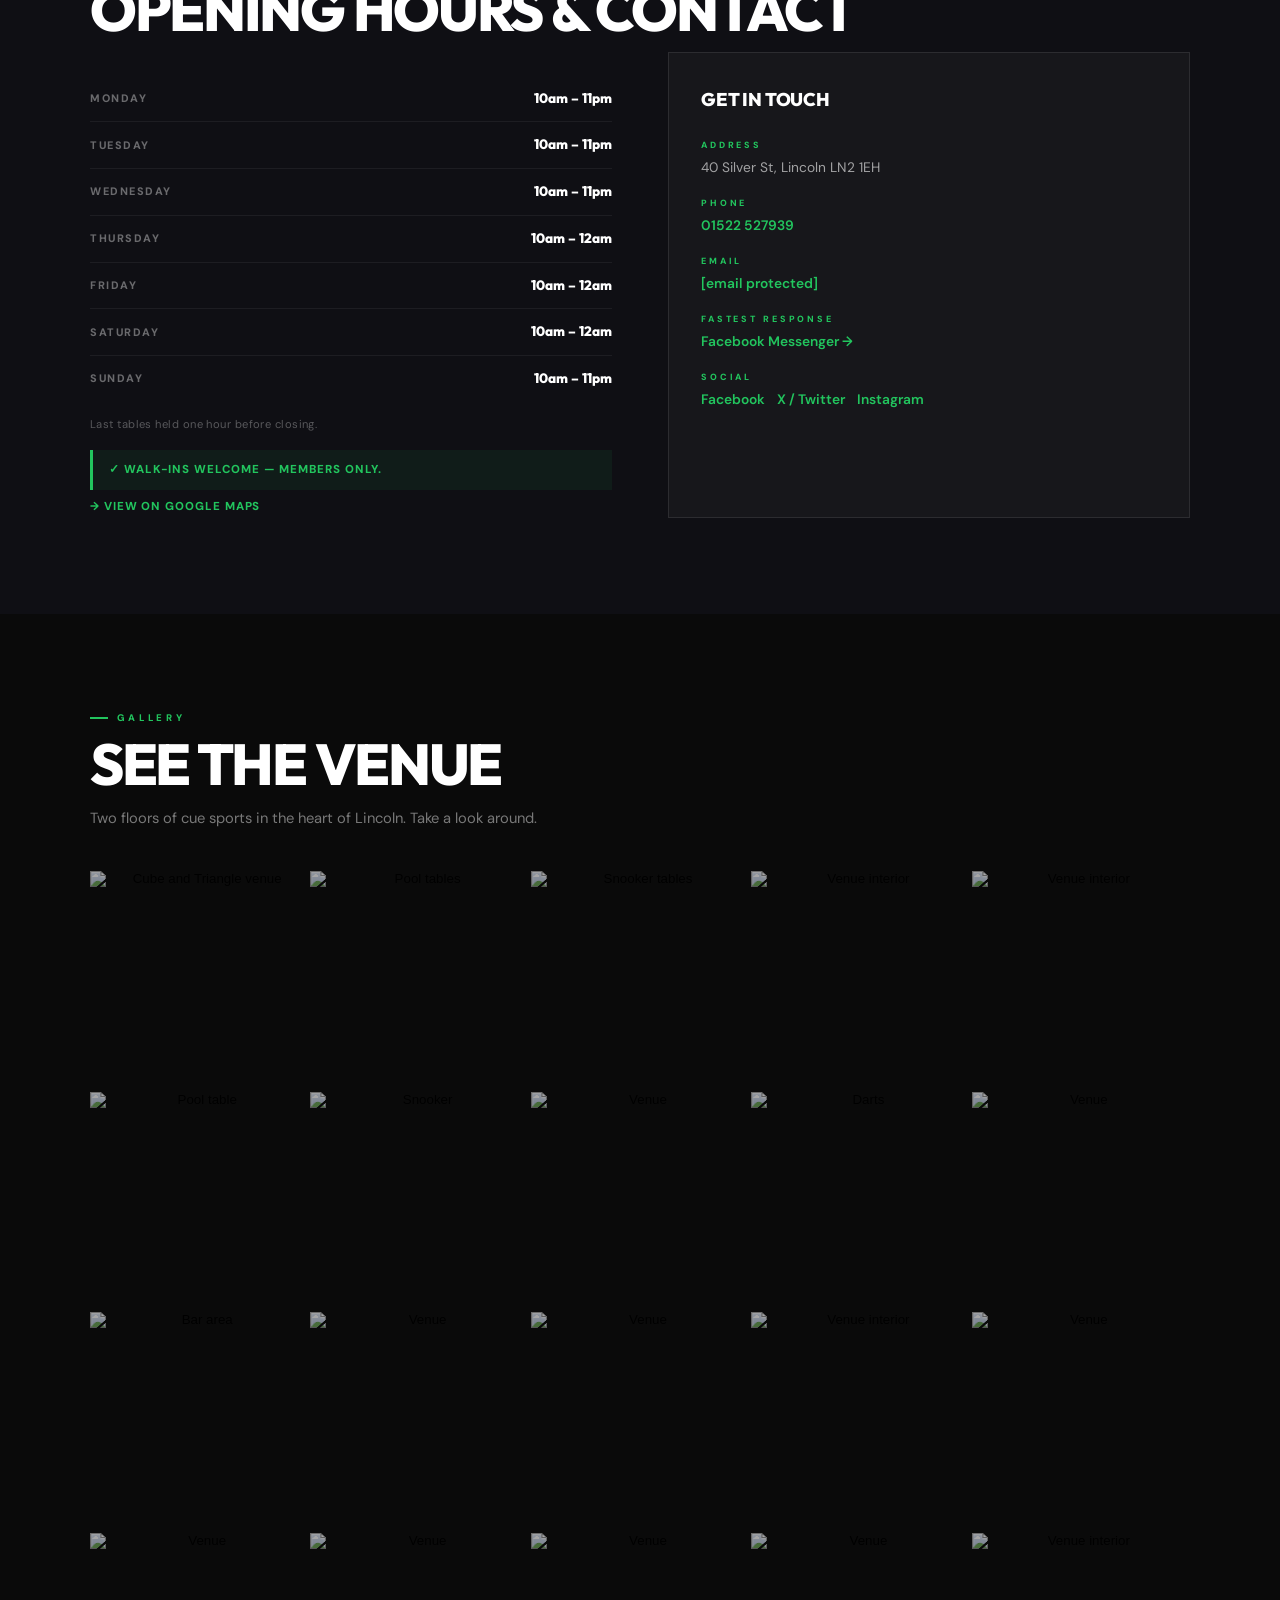
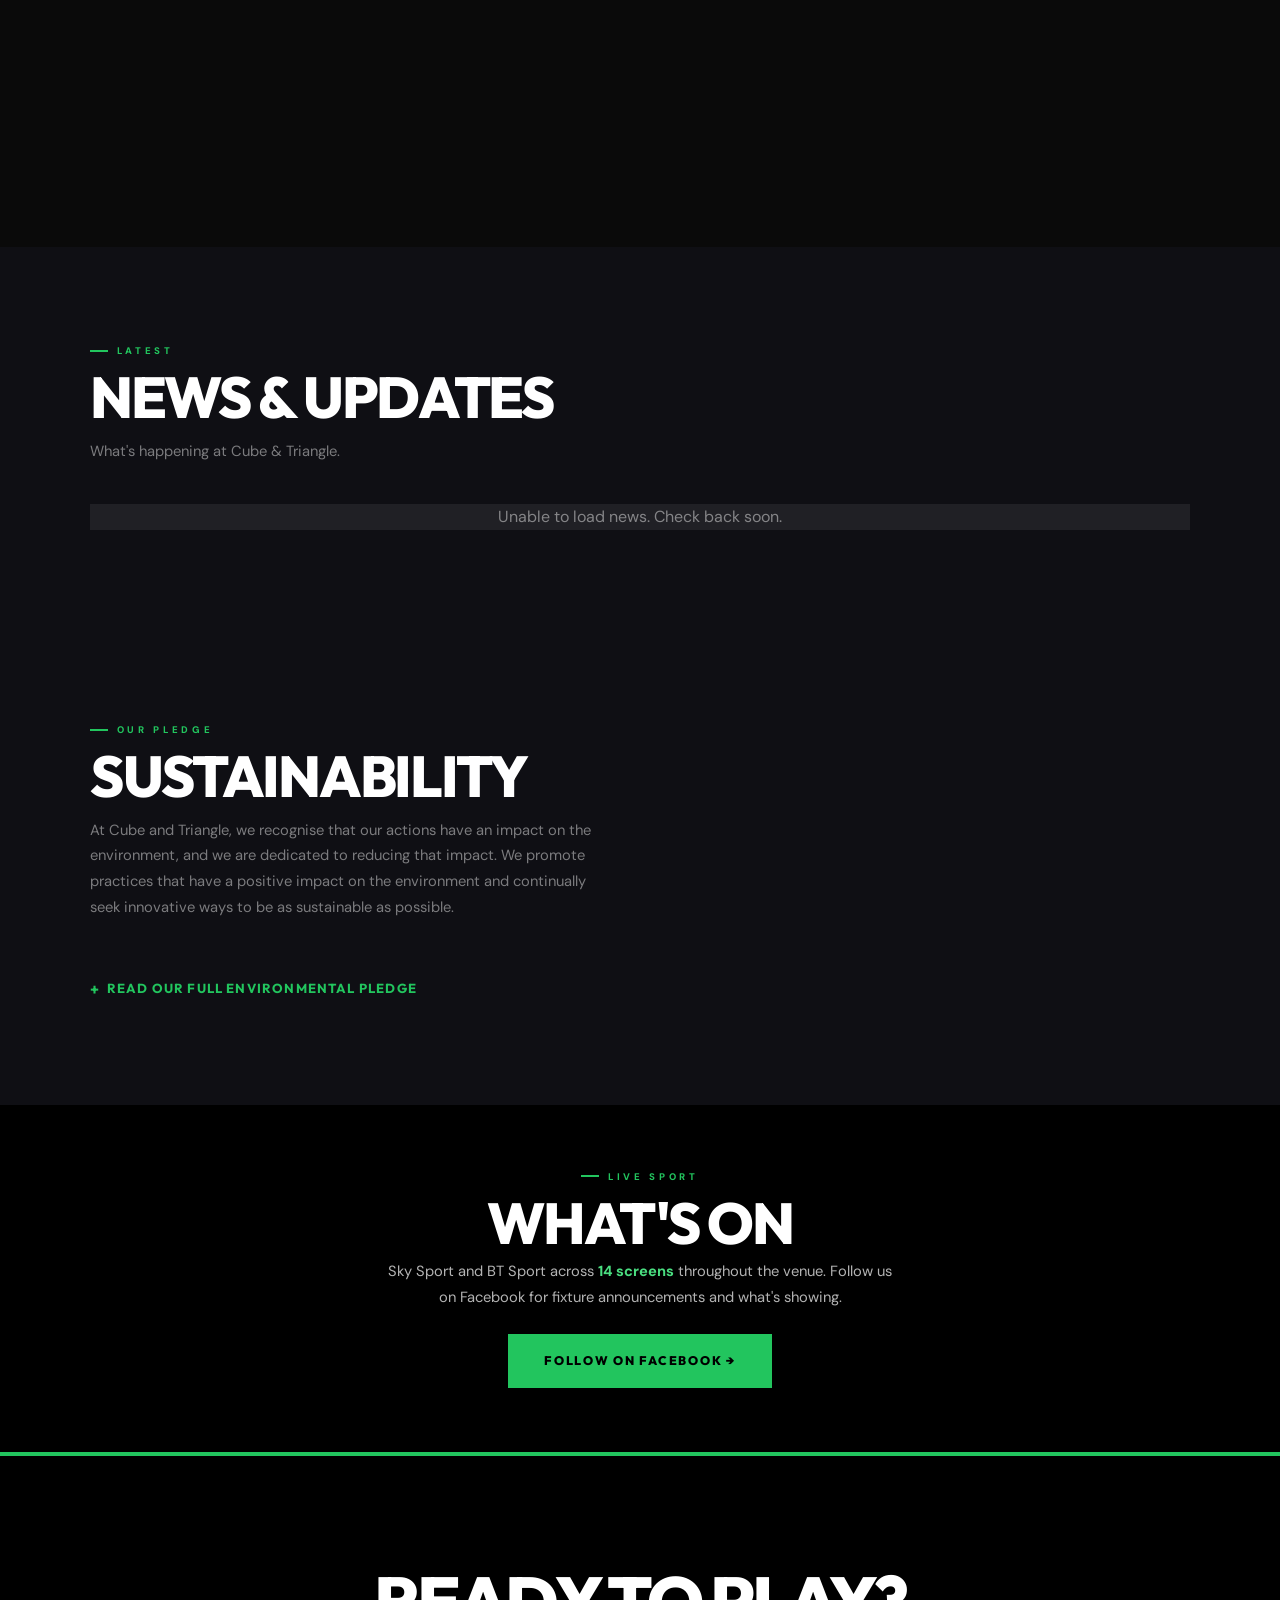
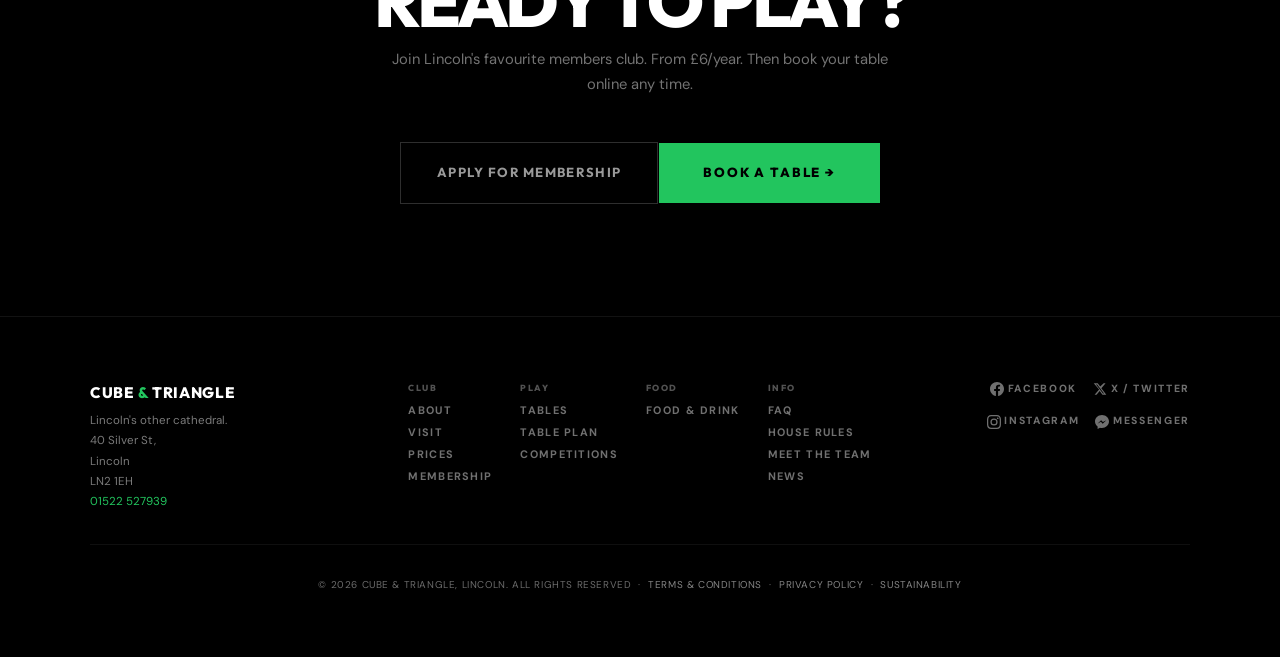
==== commit 82814eb3: "feat: add hourly rate line to each Play tile Each tile now shows a third text line below the count: " ====
--- a/index.html
+++ b/index.html
@@ -1,7 +1,7 @@
 <!DOCTYPE html><html lang="en-GB"><head><meta charset="UTF-8"><meta name="viewport" content="width=device-width, initial-scale=1.0"><title>Cube & Triangle | Pool, Snooker & Darts — Lincoln</title><meta name="description" content="Lincoln's members-only pool, snooker and darts club. 11 pool tables, 5 snooker tables, 4 darts lanes. Join from £6/year. 40 Silver St, Lincoln."><link rel="preconnect" href="https://fonts.googleapis.com"><link href="https://fonts.googleapis.com/css2?family=Outfit:wght@400;500;600;700;800&family=DM+Sans:wght@300;400;500&display=swap" rel="stylesheet"><link rel="preload" as="image" href="https://cubeandtriangle.co.uk/site/assets/files/1/cube_triangleimages-dark-57.1000x500.jpg"><link rel="preload" as="image" href="https://cubeandtriangle.co.uk/site/assets/files/1/cube_and_triangle-9909.1000x500.jpg"><link rel="preload" as="image" href="https://cubeandtriangle.co.uk/site/assets/files/1/cube_triangleimages-dark-8.1000x500.jpg"><script type="application/ld+json">{ "@context":"https://schema.org","@type":"SportsActivityLocation", "name":"Cube & Triangle","url":"https://cubeandtriangle.co.uk/", "description":"Lincoln's members-only pool, snooker and darts club.", "telephone":"01522527939","email":"enquiries@cubeandtriangle.co.uk", "address":{"@type":"PostalAddress","streetAddress":"40 Silver Street","addressLocality":"Lincoln","postalCode":"LN2 1EH","addressCountry":"GB"}, "geo":{"@type":"GeoCoordinates","latitude":53.2300066,"longitude":-0.5387381}, "openingHoursSpecification":[ {"@type":"OpeningHoursSpecification","dayOfWeek":["Monday","Tuesday","Wednesday"],"opens":"10:00","closes":"23:00"}, {"@type":"OpeningHoursSpecification","dayOfWeek":["Thursday","Friday","Saturday"],"opens":"10:00","closes":"00:00"}, {"@type":"OpeningHoursSpecification","dayOfWeek":"Sunday","opens":"10:00","closes":"23:00"} ]}</script>
 
   <link rel="stylesheet" href="styles.css">
-</head><body><div id="integrity-v3-0x43542D50" style="display:none;" aria-hidden="true"></div><div id="top" data-ct-build="v1.0.78.77"></div><!-- ─── HEADER ─── --><header id="siteHeader"> <div class="header-inner"> <a href="#top" class="site-logo"> <div class="logo-icon"> <svg width="20" height="20" viewBox="0 0 20 20" fill="none"> <polygon points="10,2 18,7 18,13 10,18 2,13 2,7" fill="none" stroke="white" stroke-width="1.8"/> <polygon points="5,15 10,6 15,15" fill="none" stroke="white" stroke-width="1.4"/> </svg> </div> <div class="logo-words"> <span class="logo-name">Cube <span>&amp;</span> Triangle</span> <span class="logo-tag">Lincoln Members Club</span> </div> </a> <ul class="nav-links" id="navLinks" onclick="var t=event.target.closest('a');if(t){var h=t.getAttribute('href')||'';var nl=document.getElementById('navLinks');var ov=document.getElementById('navOverlay');if(h.startsWith('#')){nl.classList.remove('open','sliding');ov.classList.remove('active');}else{setTimeout(function(){nl.classList.remove('open','sliding');ov.classList.remove('active');},50);}}"> <li class="nav-dropdown"> <a href="#games">Play</a> <div class="dropdown-menu"> <a href="#games">Tables</a> <a href="table-plan.html">Table Plan</a> <a href="food.html">Food &amp; Drink</a> <a href="#gallery">Gallery</a> <a href="#whatson">What's On</a> <div class="dropdown-divider"></div> <a href="competitions.html">Competitions</a> </div> </li> <li><a href="#about">About</a></li> <li><a href="#pricing">Prices</a></li> <li><a href="#visit">Visit</a></li> <li><a href="faq.html">FAQ</a></li> </ul> <div class="nav-actions"> <a href="https://dns.memsec.co.uk/ms7optb/index.php?s=JXbp8Vxd" class="btn-green" target="_blank" rel="noopener">Book Now</a> </div> <button class="hamburger" id="hamburger" aria-label="Open menu"> <span></span><span></span><span></span> </button> </div></header><div class="nav-overlay" id="navOverlay"></div><!-- ─── HERO ─── --><div class="hero" id="heroSection"> <div class="hero-bg hero-bg-1"></div> <div class="hero-bg hero-bg-2"></div> <div class="hero-bg hero-bg-3"></div> <div class="hero-bg hero-bg-4"></div> <div class="hero-bg hero-bg-5"></div> <div class="hero-content"> <p class="hero-eyebrow">40 Silver Street, Lincoln LN2 1EH</p> <h1>Play properly.</h1> <p class="hero-sub">11 pool tables. 5 snooker. 4 darts lanes. From £6 a year.</p> <div class="hero-ctas"> <a href="https://dns.memsec.co.uk/ms7optb/index.php?s=JXbp8Vxd" class="hero-book" target="_blank" rel="noopener">Book a Table</a> <a href="https://dns.memsec.co.uk/ms7omfm/ms7omfm.php?s=JXbp8Vxd" class="hero-join" target="_blank" rel="noopener">Apply for Membership</a> </div> <p class="hero-note"><a href="#membership">Join first, then book online.</a></p> </div></div><!-- ─── GAME TILES ─── --><div class="tiles-section" id="games"> <div class="tiles-grid"> <a class="tile" href="#english-pool-rates" aria-label="English Pool — 11 tables. View pricing."> <div class="tile-bg" style="background-image:url('https://cubeandtriangle.co.uk/site/assets/files/1049/cube_triangleimages-49.300x0.jpg')"></div> <div class="tile-overlay"></div> <div class="tile-accent"></div> <div class="tile-content"> <div class="tile-name">English Pool</div> <div class="tile-count">11 tables</div> </div> </a> <a class="tile" href="#snooker-rates" aria-label="Snooker — 5 tables. View pricing."> <div class="tile-bg" style="background-image:url('https://cubeandtriangle.co.uk/site/assets/files/1051/cube_and_triangle-9947_2.300x0.jpg')"></div> <div class="tile-overlay"></div> <div class="tile-accent"></div> <div class="tile-content"> <div class="tile-name">Snooker</div> <div class="tile-count">5 tables</div> </div> </a> <a class="tile" href="#darts-rates" aria-label="Darts — 4 lanes. View pricing."> <div class="tile-bg" style="background-image:url('https://cubeandtriangle.co.uk/site/assets/files/1052/cube_triangleimages-72.300x0.jpg')"></div> <div class="tile-overlay"></div> <div class="tile-accent"></div> <div class="tile-content"> <div class="tile-name">Darts</div> <div class="tile-count">4 lanes</div> </div> </a> <a class="tile" href="#american-pool-rates" aria-label="American Pool — 2 tables. View pricing."> <div class="tile-bg" style="background-image:url('https://cubeandtriangle.co.uk/site/assets/files/1050/cube_triangleimages-78.300x0.jpg')"></div> <div class="tile-overlay"></div> <div class="tile-accent"></div> <div class="tile-content"> <div class="tile-name">American Pool</div> <div class="tile-count">2 tables</div> </div> </a> <a class="tile" href="#whatson" aria-label="Live Sports on big screen. See what's on."> <div class="tile-bg" style="background-image:url('https://cubeandtriangle.co.uk/site/assets/files/1053/live_sport.300x0.jpg')"></div> <div class="tile-overlay"></div> <div class="tile-accent"></div> <div class="tile-content"> <div class="tile-name">Live Sports</div> <div class="tile-count">Big screen</div> </div> </a> </div></div><!-- ─── PULL QUOTE ─── --><div class="pull-quote reveal"> <span>Lincoln's other cathedral.</span></div><!-- ─── ABOUT ─── --><section id="about"> <div class="section-inner"> <div class="about-grid reveal"> <div> <p class="section-label">About us</p> <h2>Independent. Family Run. Members Only.</h2> <div class="about-body"> <p>Cube and Triangle is an independent, family run members' only club in the heart of Lincoln. Two floors, 40 Silver Street — two minutes from the Stonebow, a world away from the high street.</p> <p>Whether it's a competitive frame of snooker, a darts night with mates, or somewhere to take someone you want to impress — this is the place. Great food, a well-stocked bar, and Sky and BT Sport across 14 screens.</p> </div> <div class="about-stats"> <div class="about-stat"><div class="about-stat-num">11</div><div class="about-stat-label">English Pool Tables</div></div> <div class="about-stat"><div class="about-stat-num">2</div><div class="about-stat-label">American Pool Tables</div></div> <div class="about-stat"><div class="about-stat-num">5</div><div class="about-stat-label">Full-size Snooker Tables</div></div> <div class="about-stat"><div class="about-stat-num">4</div><div class="about-stat-label">Darts Lanes</div></div> </div> </div> <div class="about-image"> <img src="https://cubeandtriangle.co.uk/site/assets/files/1066/cube_triangle-dark_small_-50.600x600.jpg" srcset="https://cubeandtriangle.co.uk/site/assets/files/1066/cube_triangle-dark_small_-50.1200x1200.jpg 2x" alt="Inside Cube and Triangle Lincoln" loading="lazy"> </div> </div> </div></section><!-- ─── TABLE PLAN TEASER ─── --><section id="tableplan" style="background:var(--surface);"> <div class="section-inner"> <div class="tableplan-thumb-row reveal"> <div class="tableplan-thumb-text"> <p class="section-label">Layout</p> <h2>Table Plan</h2> <p>Two floors. Know where you&apos;re playing before you arrive — pool, snooker and darts all mapped out.</p> <a href="table-plan.html" class="btn-primary" style="margin-top:1rem;display:inline-flex;">View full table plan →</a> </div> <a href="table-plan.html" class="tableplan-thumb-img" aria-label="View full table plan"> <img src="https://cubeandtriangle.co.uk/site/assets/files/1089/cat_table_plan_v6_sep_2025.400x0.jpg" alt="Cube and Triangle table plan preview" loading="lazy"> <span class="tableplan-thumb-overlay">Tap to view full plan</span> </a> </div> </div></section><!-- ─── PRICING ─── --><section id="pricing" style="background:var(--surface);"> <span id="english-pool-rates" aria-hidden="true"></span> <span id="snooker-rates" aria-hidden="true"></span> <span id="darts-rates" aria-hidden="true"></span> <span id="american-pool-rates" aria-hidden="true"></span> <div class="section-inner"> <div class="reveal"> <p class="section-label">Rates</p> <h2>Transparent Pricing</h2> <p class="lead">Rates are per table or lane per hour — for your whole group, not per person.</p> </div> <div class="reveal"> <div class="pricing-tabs"> <button type="button" class="tab-btn active" data-tab="hourly">Hourly Rates</button> <button type="button" class="tab-btn" data-tab="membership">Membership / Year</button> </div> <p class="tab-hint">Hourly rates are per table or lane — for your whole group, not per person.</p> <!-- Hourly --> <div class="pricing-panel active" id="tab-hourly"> <div class="price-card"> <p class="price-tier">Full Member</p> <p class="price-title">Adult</p> <p class="price-amount"><sup>£</sup>9</p> <p class="price-unit">per hour</p> <ul class="price-rules"> <li>Over 18s</li> <li>Up to 3 guests per visit</li> </ul> </div> <div class="price-card"> <p class="price-tier">Senior</p> <p class="price-title">Over 65</p> <p class="price-amount"><sup>£</sup>7</p> <p class="price-unit">per hour</p> <ul class="price-rules"> <li>Valid ID required</li> <li>Up to 3 guests per visit</li> </ul> </div> <div class="price-card"> <p class="price-tier">Junior</p> <p class="price-title">Under 18</p> <p class="price-amount"><sup>£</sup>7</p> <p class="price-unit">per hour</p> <ul class="price-rules"> <li>No guests</li> <li>Responsible adult (25+) required 7–9pm</li> <li>No access past 9pm</li> <li>Max 4 per table</li> </ul> </div> <div class="price-card"> <p class="price-tier">Student</p> <p class="price-title">Student</p> <p class="price-amount"><sup>£</sup>8</p> <p class="price-unit">per hour</p> <ul class="price-rules"> <li>Valid student ID required</li> <li>1 guest allowed</li> </ul> </div> <div class="price-card"> <p class="price-tier">Public Servant</p> <p class="price-title">NHS / Emergency / Forces</p> <p class="price-amount"><sup>£</sup>8</p> <p class="price-unit">per hour</p> <ul class="price-rules"> <li>Valid ID required</li> <li>Up to 3 guests per visit</li> </ul> </div> <div class="price-card"> <p class="price-tier">Guest Fee</p> <p class="price-title">Day Guest</p> <p class="price-amount"><sup>£</sup>7</p> <p class="price-unit">per person per visit</p> <ul class="price-rules"> <li>Member must be paid-up 24+ hrs</li> <li>Membership paid in venue only</li> </ul> </div> </div> <!-- Membership --> <div class="pricing-panel" id="tab-membership"> <div class="price-card"> <p class="price-tier">Full Member</p> <p class="price-title">Adult (18+)</p> <p class="price-amount"><sup>£</sup>9</p> <p class="price-unit">per year</p> <ul class="price-rules"><li>Up to 3 guests per visit</li></ul> </div> <div class="price-card"> <p class="price-tier">Senior</p> <p class="price-title">Over 65</p> <p class="price-amount"><sup>£</sup>6</p> <p class="price-unit">per year</p> <ul class="price-rules"><li>Valid ID required</li><li>Up to 3 guests</li></ul> </div> <div class="price-card"> <p class="price-tier">Junior</p> <p class="price-title">Under 18</p> <p class="price-amount"><sup>£</sup>7</p> <p class="price-unit">per year</p> <ul class="price-rules"><li>No guests</li><li>Limited venue access until 9pm</li><li>Responsible adult (25+) required 7–9pm</li></ul> </div> <div class="price-card"> <p class="price-tier">Student</p> <p class="price-title">Student (18+)</p> <p class="price-amount"><sup>£</sup>6</p> <p class="price-unit">per year</p> <ul class="price-rules"><li>Valid student ID required</li><li>1 guest allowed</li></ul> </div> <div class="price-card"> <p class="price-tier">Public Servant</p> <p class="price-title">NHS / Emergency / Forces</p> <p class="price-amount"><sup>£</sup>6</p> <p class="price-unit">per year</p> <ul class="price-rules"><li>Valid ID required</li><li>Up to 3 guests</li></ul> </div> </div> <div class="offers-band"> <div class="offer-card"> <div class="offer-label"><strong>4 Hour Block</strong>Any time, one table/lane</div> <div class="offer-price">£28</div> </div> <div class="offer-card"> <div class="offer-label"><strong>6 Hour Block</strong>Any time, one table/lane</div> <div class="offer-price">£42</div> </div> </div> <p class="offer-footnote">Members only · Continuous booking · Multiple tables booked separately at standard rate</p> <p class="pricing-note">Membership required to enter and book. See <a href="https://cubeandtriangle.co.uk/terms-conditions/" style="color:var(--green);">terms &amp; conditions</a>.</p> </div> </div></section><!-- ─── FOOD TEASER ─── --><section id="food"> <div class="section-inner"> <div class="food-grid reveal"> <div class="food-image"> <img src="https://cubeandtriangle.co.uk/site/assets/files/1/cube_triangleimages-dark-8.1000x500.jpg" alt="Inside Cube and Triangle Lincoln" loading="lazy"> </div> <div> <p class="section-label">Food &amp; Drink</p> <h2>Order to your table</h2> <p class="lead">Don&apos;t lose your table to grab a drink. Use the app to order food and drinks directly to wherever you&apos;re playing.</p> <div class="food-tags"> <span class="food-tag food-tag-gold">⭐ 5 Star Food Hygiene</span> <span class="food-tag">Draft beers</span> <span class="food-tag">Spirits &amp; mixers</span> <span class="food-tag">Soft drinks</span> <span class="food-tag">Snacks &amp; light bites</span> </div> <div style="display:flex;gap:1rem;flex-wrap:wrap;margin-top:1.5rem;"> <a href="https://dns.memsec.co.uk/ms7oo/index.php?s=JXbp8Vxd" class="btn-primary" target="_blank" rel="noopener">Order now →</a> <a href="food.html" class="btn-secondary">Full menu &amp; allergens →</a> </div> </div> </div> </div></section><!-- ─── VISIT ─── --><section id="visit" style="background:var(--surface);"> <div class="section-inner"> <div class="reveal"> <p class="section-label">Find us</p> <h2>Opening Hours &amp; Contact</h2> </div> <div class="visit-grid reveal"> <div> <table class="hours-table"> <tr><td>Monday</td><td>10am – 11pm</td></tr> <tr><td>Tuesday</td><td>10am – 11pm</td></tr> <tr><td>Wednesday</td><td>10am – 11pm</td></tr> <tr><td>Thursday</td><td>10am – 12am</td></tr> <tr><td>Friday</td><td>10am – 12am</td></tr> <tr><td>Saturday</td><td>10am – 12am</td></tr> <tr><td>Sunday</td><td>10am – 11pm</td></tr> </table> <p class="hours-note">Last tables held one hour before closing.</p> <div class="walk-in-note">✓ Walk-ins welcome — members only.</div> <a href="https://www.google.com/maps/place/Cube+and+Triangle/@53.2301947,-0.5459584,15.54z/data=!4m5!3m4!1s0x48785be1261e6e8f:0xe1863414b6068e8e!8m2!3d53.2300066!4d-0.5387381" class="map-link" target="_blank" rel="noopener"> → View on Google Maps </a> </div> <div class="contact-block"> <h3>Get in Touch</h3> <div class="contact-item"> <span class="contact-label">Address</span> <span class="contact-val">40 Silver St, Lincoln LN2 1EH</span> </div> <div class="contact-item"> <span class="contact-label">Phone</span> <span class="contact-val"><a href="tel:01522527939">01522 527939</a></span> </div> <div class="contact-item"> <span class="contact-label">Email</span> <span class="contact-val"><a href="/cdn-cgi/l/email-protection#a6c3c8d7d3cfd4cfc3d5e6c5d3c4c3c7c8c2d2d4cfc7c8c1cac388c5c988d3cd"><span class="__cf_email__" data-cfemail="bfdad1cecad6cdd6daccffdccadddaded1dbcbcdd6ded1d8d3da91dcd091cad4">[email&#160;protected]</span></a></span> </div> <div class="contact-item"> <span class="contact-label">Fastest Response</span> <span class="contact-val"><a href="https://msng.link/o/?cubeandtriangle=fm" target="_blank" rel="noopener">Facebook Messenger →</a></span> </div> <div class="contact-item"> <span class="contact-label">Social</span> <span class="contact-val" style="display:flex;gap:0.75rem;flex-wrap:wrap;"> <a href="https://www.facebook.com/cubeandtriangle" target="_blank" rel="noopener">Facebook</a> <a href="https://twitter.com/cubeandtriangle" target="_blank" rel="noopener">X / Twitter</a> <a href="http://instagram.com/cubeandtriangle/" target="_blank" rel="noopener">Instagram</a> </span> </div> </div> </div> </div></section><!-- ─── GALLERY ─── --><section id="gallery"> <div class="section-inner"> <div class="reveal"> <p class="section-label">Gallery</p> <h2>See the Venue</h2> <p class="lead">Two floors of cue sports in the heart of Lincoln. Take a look around.</p> </div> <div class="gallery-grid reveal" id="galleryGrid"> <button class="gallery-item" data-idx="0" aria-label="View photo: Cube and Triangle venue" type="button"><img src="https://cubeandtriangle.co.uk/site/assets/files/1060/cube_triangle-dark_small_-50.400x400.jpg" alt="Cube and Triangle venue" loading="lazy"><div class="gallery-overlay"></div></button> <button class="gallery-item" data-idx="1" aria-label="View photo: Pool tables" type="button"><img src="https://cubeandtriangle.co.uk/site/assets/files/1060/cube_triangle-dark_small_-3.400x400.jpg" alt="Pool tables" loading="lazy"><div class="gallery-overlay"></div></button> <button class="gallery-item" data-idx="2" aria-label="View photo: Snooker tables" type="button"><img src="https://cubeandtriangle.co.uk/site/assets/files/1060/cube_triangle-dark_small_-4.400x400.jpg" alt="Snooker tables" loading="lazy"><div class="gallery-overlay"></div></button> <button class="gallery-item" data-idx="3" aria-label="View photo: Venue interior" type="button"><img src="https://cubeandtriangle.co.uk/site/assets/files/1060/cube_triangle-dark_small_-13.400x400.jpg" alt="Venue interior" loading="lazy"><div class="gallery-overlay"></div></button> <button class="gallery-item" data-idx="4" aria-label="View photo: Venue interior" type="button"><img src="https://cubeandtriangle.co.uk/site/assets/files/1060/cube_triangle-dark_small_-14.400x400.jpg" alt="Venue interior" loading="lazy"><div class="gallery-overlay"></div></button> <button class="gallery-item" data-idx="5" aria-label="View photo: Pool table" type="button"><img src="https://cubeandtriangle.co.uk/site/assets/files/1060/cube_triangle-dark_small_-16.400x400.jpg" alt="Pool table" loading="lazy"><div class="gallery-overlay"></div></button> <button class="gallery-item" data-idx="6" aria-label="View photo: Snooker" type="button"><img src="https://cubeandtriangle.co.uk/site/assets/files/1060/cube_triangle-dark_small_-17.400x400.jpg" alt="Snooker" loading="lazy"><div class="gallery-overlay"></div></button> <button class="gallery-item" data-idx="7" aria-label="View photo: Venue" type="button"><img src="https://cubeandtriangle.co.uk/site/assets/files/1060/cube_triangle-dark_small_-18.400x400.jpg" alt="Venue" loading="lazy"><div class="gallery-overlay"></div></button> <button class="gallery-item" data-idx="8" aria-label="View photo: Darts" type="button"><img src="https://cubeandtriangle.co.uk/site/assets/files/1060/cube_triangle-dark_small_-19.400x400.jpg" alt="Darts" loading="lazy"><div class="gallery-overlay"></div></button> <button class="gallery-item" data-idx="9" aria-label="View photo: Venue" type="button"><img src="https://cubeandtriangle.co.uk/site/assets/files/1060/cube_triangle-dark_small_-20.400x400.jpg" alt="Venue" loading="lazy"><div class="gallery-overlay"></div></button> <button class="gallery-item" data-idx="10" aria-label="View photo: Bar area" type="button"><img src="https://cubeandtriangle.co.uk/site/assets/files/1060/cube_triangle-dark_small_-21.400x400.jpg" alt="Bar area" loading="lazy"><div class="gallery-overlay"></div></button> <button class="gallery-item" data-idx="11" aria-label="View photo: Venue" type="button"><img src="https://cubeandtriangle.co.uk/site/assets/files/1060/cube_triangle-dark_small_-27.400x400.jpg" alt="Venue" loading="lazy"><div class="gallery-overlay"></div></button> <button class="gallery-item" data-idx="12" aria-label="View photo: Venue" type="button"><img src="https://cubeandtriangle.co.uk/site/assets/files/1060/cube_triangle-dark_small_-28.400x400.jpg" alt="Venue" loading="lazy"><div class="gallery-overlay"></div></button> <button class="gallery-item" data-idx="13" aria-label="View photo: Venue interior" type="button"><img src="https://cubeandtriangle.co.uk/site/assets/files/1060/cube_triangle-dark_small_-31.400x400.jpg" alt="Venue interior" loading="lazy"><div class="gallery-overlay"></div></button> <button class="gallery-item" data-idx="14" aria-label="View photo: Venue" type="button"><img src="https://cubeandtriangle.co.uk/site/assets/files/1060/cube_triangle-dark_small_-55.400x400.jpg" alt="Venue" loading="lazy"><div class="gallery-overlay"></div></button> <button class="gallery-item" data-idx="15" aria-label="View photo: Venue" type="button"><img src="https://cubeandtriangle.co.uk/site/assets/files/1060/cube_triangle-dark_small_-67.400x400.jpg" alt="Venue" loading="lazy"><div class="gallery-overlay"></div></button> <button class="gallery-item" data-idx="16" aria-label="View photo: Venue" type="button"><img src="https://cubeandtriangle.co.uk/site/assets/files/1060/cube_triangle-dark_small_-70.400x400.jpg" alt="Venue" loading="lazy"><div class="gallery-overlay"></div></button> <button class="gallery-item" data-idx="17" aria-label="View photo: Venue" type="button"><img src="https://cubeandtriangle.co.uk/site/assets/files/1060/cube_triangle-dark_small_-77.400x400.jpg" alt="Venue" loading="lazy"><div class="gallery-overlay"></div></button> <button class="gallery-item" data-idx="18" aria-label="View photo: Venue" type="button"><img src="https://cubeandtriangle.co.uk/site/assets/files/1060/20230803_090613.400x400.jpg" alt="Venue" loading="lazy"><div class="gallery-overlay"></div></button> <button class="gallery-item" data-idx="19" aria-label="View photo: Venue interior" type="button"><img src="https://cubeandtriangle.co.uk/site/assets/files/1060/20230630_181109.400x400.jpg" alt="Venue interior" loading="lazy"><div class="gallery-overlay"></div></button> </div> </div></section><!-- Lightbox --><div class="lightbox" id="lightbox" role="dialog" aria-modal="true"> <button class="lightbox-close" id="lbClose">×</button> <button class="lightbox-prev" id="lbPrev" aria-label="Previous photo">‹</button> <img class="lightbox-img" id="lbImg" src="" alt=""> <button class="lightbox-next" id="lbNext" aria-label="Next photo">›</button> <div class="lightbox-count" id="lbCount"></div></div><!-- ─── NEWS ─── --><section id="news" style="background:var(--surface);"> <div class="section-inner"> <div class="reveal"> <p class="section-label">Latest</p> <h2>News &amp; Updates</h2> <p class="lead">What's happening at Cube &amp; Triangle.</p> </div> <div class="news-grid reveal" id="newsGrid"> <!-- Populated from news.json --> </div> </div></section><!-- ─── SUSTAINABILITY ─── --><section id="sustainability"> <div class="section-inner"> <div class="reveal"> <p class="section-label">Our Pledge</p> <h2>Sustainability</h2> <div class="sustain-intro"> <p class="lead" style="margin-bottom:0;">At Cube and Triangle, we recognise that our actions have an impact on the environment, and we are dedicated to reducing that impact. We promote practices that have a positive impact on the environment and continually seek innovative ways to be as sustainable as possible.</p> </div> </div> <details class="sustain-details"><summary class="sustain-summary">Read our full environmental pledge</summary><div class="sustain-grid"> <div class="sustain-card"> <div class="sustain-num">1</div> <h4>Reduce Waste</h4> <p>We minimise waste through recycling. Our waste handlers are <strong>zero landfill</strong>. We no longer serve food with any single-use plastic. We only stock <strong>Teapigs Tea</strong> as the tea bag is compostable. Salad food waste is limited — the guinea pigs at home happily consume unused salad. Vinegar sachets are available on request only. Tap water is available on request. Our bottled water comes in <strong>100% rPET packaging</strong>.</p> </div> <div class="sustain-card"> <div class="sustain-num">2</div> <h4>Source Locally</h4> <p>We prioritise sourcing ingredients from <strong>local, sustainable, and ethical suppliers</strong> wherever possible. This supports our community and reduces our carbon footprint. Many of our drinks are <strong>distilled and bottled in the UK</strong>, reducing their air-miles.</p> </div> <div class="sustain-card"> <div class="sustain-num">3</div> <h4>Climate-Friendly Drinks</h4> <p>Some of our drinks actively protect the environment. <strong>Hawksbill Rum</strong> donates proceeds to protect the Hawksbill Turtle. <strong>Molson Coors Coastal Wine</strong> is in partnership with Plastic Oceans Org. <strong>Sapling Vodka</strong> plants a tree with every bottle sale. We plan to stock <strong>Toti Dark Rum</strong>, which gives proceeds to marine projects.</p> </div> <div class="sustain-card"> <div class="sustain-num">4</div> <h4>Fair-Trade Products</h4> <p><strong>Stokes Coffee</strong> is Fair-Trade and aligned with the Rainforest Alliance. Fair coffee liqueur is made from Fair-Trade coffee beans. We also stock <strong>fair-trade sugar</strong>.</p> </div> <div class="sustain-card"> <div class="sustain-num">5</div> <h4>Plant-Based Options</h4> <p>We offer a variety of <strong>plant-based menu options</strong>. We do not serve seafood due to its environmental impact on the ocean. We <strong>only serve oat milk</strong>. Many of our drinks are vegan and our creamy liqueurs are all plant-based.</p> </div> <div class="sustain-card"> <div class="sustain-num">6</div> <h4>Conserve Water &amp; Energy</h4> <p>We reduce consumption through efficient equipment including our new glasswasher and <strong>LED lighting</strong>. We use an app to ensure equipment is only on when necessary. Taps in the toilets automatically turn off. Our <strong>energy supply is 100% renewable</strong>.</p> </div></div></details> </div></section><!-- ─── WHAT'S ON ─── --><section id="whatson" style="padding:4rem 2rem; background:var(--text); text-align:center;"> <div class="section-inner" style="text-align:center;"> <p class="section-label" style="justify-content:center;">Live Sport</p> <h2 style="color:#fff; margin-bottom:0.5rem;">What's On</h2> <p class="lead" style="color:rgba(255,255,255,0.7); margin:0 auto 1.5rem;">Sky Sport and BT Sport across <strong style="color:#4ade80;">14 screens</strong> throughout the venue. Follow us on Facebook for fixture announcements and what's showing.</p> <a href="https://www.facebook.com/cubeandtriangle" class="btn-primary" style="display:inline-flex; margin:0 auto;" target="_blank" rel="noopener">Follow on Facebook →</a> </div></section><!-- ─── FINAL CTA ─── --><section id="cta-band"> <div class="section-inner"> <h2>Ready to Play?</h2> <p class="lead">Join Lincoln's favourite members club. From £6/year. Then book your table online any time.</p> <div class="cta-band-buttons"> <a href="https://dns.memsec.co.uk/ms7omfm/ms7omfm.php?s=JXbp8Vxd" class="cta-band-join" target="_blank" rel="noopener">Apply for Membership</a> <a href="https://dns.memsec.co.uk/ms7optb/index.php?s=JXbp8Vxd" class="cta-band-book" target="_blank" rel="noopener">Book a Table →</a> </div> </div></section><!-- ─── FOOTER ─── --><footer> <div class="footer-inner"> <div> <div class="footer-logo-name">Cube <span>&amp;</span> Triangle</div> <p class="footer-tagline">Lincoln's other cathedral.<br>40 Silver St,<br>Lincoln<br>LN2 1EH<br><a href="tel:01522527939">01522 527939</a></p> </div> <nav class="footer-nav" aria-label="Footer navigation"> <div class="footer-nav-group"><p class="footer-nav-label">Club</p> <a href="#about">About</a> <a href="#visit">Visit</a> <a href="#pricing">Prices</a> <a href="#pricing">Membership</a></div> <div class="footer-nav-group"><p class="footer-nav-label">Play</p> <a href="#games">Tables</a> <a href="table-plan.html">Table Plan</a> <a href="competitions.html">Competitions</a></div> <div class="footer-nav-group"><p class="footer-nav-label">Food</p> <a href="food.html">Food &amp; Drink</a></div> <div class="footer-nav-group"><p class="footer-nav-label">Info</p> <a href="faq.html">FAQ</a> <a href="rules.html">House Rules</a> <a href="team.html">Meet the Team</a> <a href="#news">News</a></div> </nav> <div> <div class="footer-social"> <a href="https://www.facebook.com/cubeandtriangle" target="_blank" rel="noopener"><svg width="14" height="14" viewBox="0 0 24 24" fill="currentColor" aria-hidden="true" style="vertical-align:middle;"><path d="M24 12.073C24 5.404 18.627 0 12 0S0 5.404 0 12.073C0 18.1 4.388 23.094 10.125 24v-8.437H7.078v-3.49h3.047V9.41c0-3.025 1.792-4.697 4.533-4.697 1.312 0 2.686.236 2.686.236v2.97h-1.513c-1.491 0-1.956.93-1.956 1.886v2.267h3.328l-.532 3.49h-2.796V24C19.612 23.094 24 18.1 24 12.073z"/></svg>Facebook</a> <a href="https://twitter.com/cubeandtriangle" target="_blank" rel="noopener"><svg width="14" height="14" viewBox="0 0 24 24" fill="currentColor" aria-hidden="true" style="vertical-align:middle;"><path d="M18.244 2.25h3.308l-7.227 8.26 8.502 11.24H16.17l-4.714-6.231-5.401 6.231H2.747l7.73-8.835L1.254 2.25H8.08l4.259 5.63 5.905-5.63zm-1.161 17.52h1.833L7.084 4.126H5.117z"/></svg>X / Twitter</a> <a href="http://instagram.com/cubeandtriangle/" target="_blank" rel="noopener"><svg width="14" height="14" viewBox="0 0 24 24" fill="currentColor" aria-hidden="true" style="vertical-align:middle;"><path d="M12 2.163c3.204 0 3.584.012 4.85.07 3.252.148 4.771 1.691 4.919 4.919.058 1.265.069 1.645.069 4.849 0 3.205-.012 3.584-.069 4.849-.149 3.225-1.664 4.771-4.919 4.919-1.266.058-1.644.07-4.85.07-3.204 0-3.584-.012-4.849-.07-3.26-.149-4.771-1.699-4.919-4.92-.058-1.265-.07-1.644-.07-4.849 0-3.204.013-3.583.07-4.849.149-3.227 1.664-4.771 4.919-4.919 1.266-.057 1.645-.069 4.849-.069zM12 0C8.741 0 8.333.014 7.053.072 2.695.272.273 2.69.073 7.052.014 8.333 0 8.741 0 12c0 3.259.014 3.668.072 4.948.2 4.358 2.618 6.78 6.98 6.98C8.333 23.986 8.741 24 12 24c3.259 0 3.668-.014 4.948-.072 4.354-.2 6.782-2.618 6.979-6.98.059-1.28.073-1.689.073-4.948 0-3.259-.014-3.667-.072-4.947-.196-4.354-2.617-6.78-6.979-6.98C15.668.014 15.259 0 12 0zm0 5.838a6.162 6.162 0 100 12.324 6.162 6.162 0 000-12.324zM12 16a4 4 0 110-8 4 4 0 010 8zm6.406-11.845a1.44 1.44 0 100 2.881 1.44 1.44 0 000-2.881z"/></svg>Instagram</a> <a href="https://msng.link/o/?cubeandtriangle=fm" target="_blank" rel="noopener"><svg width="14" height="14" viewBox="0 0 24 24" fill="currentColor" aria-hidden="true" style="vertical-align:middle;"><path d="M12 0C5.373 0 0 4.975 0 11.111c0 3.497 1.745 6.616 4.472 8.652V24l4.086-2.242c1.09.301 2.246.464 3.442.464 6.627 0 12-4.974 12-11.111C24 4.975 18.627 0 12 0zm1.193 14.963l-3.056-3.259-5.963 3.259L10.47 8.89l3.13 3.259 5.89-3.259-6.297 6.073z"/></svg>Messenger</a> </div> </div> <p class="footer-copy">© 2026 Cube &amp; Triangle, Lincoln. All Rights Reserved &nbsp;·&nbsp; <a href="https://cubeandtriangle.co.uk/terms-conditions/">Terms &amp; Conditions</a> &nbsp;·&nbsp; <a href="https://cubeandtriangle.co.uk/privacy/">Privacy Policy</a> &nbsp;·&nbsp; <a href="#sustainability">Sustainability</a> </p> </div></footer><!-- ─── STICKY MOBILE ─── --><div class="sticky-mobile"> <a href="https://dns.memsec.co.uk/ms7omfm/ms7omfm.php?s=JXbp8Vxd" class="sm-join" target="_blank" rel="noopener">Join — from £6</a> <a href="https://dns.memsec.co.uk/ms7optb/index.php?s=JXbp8Vxd" class="sm-book" target="_blank" rel="noopener">Book a Table</a></div><button id="backToTop" aria-label="Back to top">↑</button><script src="menu.js"></script><script data-cfasync="false" src="/cdn-cgi/scripts/5c5dd728/cloudflare-static/email-decode.min.js"></script><script>
+</head><body><div id="integrity-v3-0x43542D50" style="display:none;" aria-hidden="true"></div><div id="top" data-ct-build="v1.0.78.77"></div><!-- ─── HEADER ─── --><header id="siteHeader"> <div class="header-inner"> <a href="#top" class="site-logo"> <div class="logo-icon"> <svg width="20" height="20" viewBox="0 0 20 20" fill="none"> <polygon points="10,2 18,7 18,13 10,18 2,13 2,7" fill="none" stroke="white" stroke-width="1.8"/> <polygon points="5,15 10,6 15,15" fill="none" stroke="white" stroke-width="1.4"/> </svg> </div> <div class="logo-words"> <span class="logo-name">Cube <span>&amp;</span> Triangle</span> <span class="logo-tag">Lincoln Members Club</span> </div> </a> <ul class="nav-links" id="navLinks" onclick="var t=event.target.closest('a');if(t){var h=t.getAttribute('href')||'';var nl=document.getElementById('navLinks');var ov=document.getElementById('navOverlay');if(h.startsWith('#')){nl.classList.remove('open','sliding');ov.classList.remove('active');}else{setTimeout(function(){nl.classList.remove('open','sliding');ov.classList.remove('active');},50);}}"> <li class="nav-dropdown"> <a href="#games">Play</a> <div class="dropdown-menu"> <a href="#games">Tables</a> <a href="table-plan.html">Table Plan</a> <a href="food.html">Food &amp; Drink</a> <a href="#gallery">Gallery</a> <a href="#whatson">What's On</a> <div class="dropdown-divider"></div> <a href="competitions.html">Competitions</a> </div> </li> <li><a href="#about">About</a></li> <li><a href="#pricing">Prices</a></li> <li><a href="#visit">Visit</a></li> <li><a href="faq.html">FAQ</a></li> </ul> <div class="nav-actions"> <a href="https://dns.memsec.co.uk/ms7optb/index.php?s=JXbp8Vxd" class="btn-green" target="_blank" rel="noopener">Book Now</a> </div> <button class="hamburger" id="hamburger" aria-label="Open menu"> <span></span><span></span><span></span> </button> </div></header><div class="nav-overlay" id="navOverlay"></div><!-- ─── HERO ─── --><div class="hero" id="heroSection"> <div class="hero-bg hero-bg-1"></div> <div class="hero-bg hero-bg-2"></div> <div class="hero-bg hero-bg-3"></div> <div class="hero-bg hero-bg-4"></div> <div class="hero-bg hero-bg-5"></div> <div class="hero-content"> <p class="hero-eyebrow">40 Silver Street, Lincoln LN2 1EH</p> <h1>Play properly.</h1> <p class="hero-sub">11 pool tables. 5 snooker. 4 darts lanes. From £6 a year.</p> <div class="hero-ctas"> <a href="https://dns.memsec.co.uk/ms7optb/index.php?s=JXbp8Vxd" class="hero-book" target="_blank" rel="noopener">Book a Table</a> <a href="https://dns.memsec.co.uk/ms7omfm/ms7omfm.php?s=JXbp8Vxd" class="hero-join" target="_blank" rel="noopener">Apply for Membership</a> </div> <p class="hero-note"><a href="#membership">Join first, then book online.</a></p> </div></div><!-- ─── GAME TILES ─── --><div class="tiles-section" id="games"> <div class="tiles-grid"> <a class="tile" href="#english-pool-rates" aria-label="English Pool — 11 tables. View pricing."> <div class="tile-bg" style="background-image:url('https://cubeandtriangle.co.uk/site/assets/files/1049/cube_triangleimages-49.300x0.jpg')"></div> <div class="tile-overlay"></div> <div class="tile-accent"></div> <div class="tile-content"> <div class="tile-name">English Pool</div> <div class="tile-count">11 tables</div> <div class="tile-rate">From £9/hr</div> </div> </a> <a class="tile" href="#snooker-rates" aria-label="Snooker — 5 tables. View pricing."> <div class="tile-bg" style="background-image:url('https://cubeandtriangle.co.uk/site/assets/files/1051/cube_and_triangle-9947_2.300x0.jpg')"></div> <div class="tile-overlay"></div> <div class="tile-accent"></div> <div class="tile-content"> <div class="tile-name">Snooker</div> <div class="tile-count">5 tables</div> <div class="tile-rate">From £9/hr</div> </div> </a> <a class="tile" href="#darts-rates" aria-label="Darts — 4 lanes. View pricing."> <div class="tile-bg" style="background-image:url('https://cubeandtriangle.co.uk/site/assets/files/1052/cube_triangleimages-72.300x0.jpg')"></div> <div class="tile-overlay"></div> <div class="tile-accent"></div> <div class="tile-content"> <div class="tile-name">Darts</div> <div class="tile-count">4 lanes</div> <div class="tile-rate">From £9/hr</div> </div> </a> <a class="tile" href="#american-pool-rates" aria-label="American Pool — 2 tables. View pricing."> <div class="tile-bg" style="background-image:url('https://cubeandtriangle.co.uk/site/assets/files/1050/cube_triangleimages-78.300x0.jpg')"></div> <div class="tile-overlay"></div> <div class="tile-accent"></div> <div class="tile-content"> <div class="tile-name">American Pool</div> <div class="tile-count">2 tables</div> <div class="tile-rate">From £9/hr</div> </div> </a> <a class="tile" href="#whatson" aria-label="Live Sports on big screen. See what's on."> <div class="tile-bg" style="background-image:url('https://cubeandtriangle.co.uk/site/assets/files/1053/live_sport.300x0.jpg')"></div> <div class="tile-overlay"></div> <div class="tile-accent"></div> <div class="tile-content"> <div class="tile-name">Live Sports</div> <div class="tile-count">Big screen</div> <div class="tile-rate">Free with entry</div> </div> </a> </div></div><!-- ─── PULL QUOTE ─── --><div class="pull-quote reveal"> <span>Lincoln's other cathedral.</span></div><!-- ─── ABOUT ─── --><section id="about"> <div class="section-inner"> <div class="about-grid reveal"> <div> <p class="section-label">About us</p> <h2>Independent. Family Run. Members Only.</h2> <div class="about-body"> <p>Cube and Triangle is an independent, family run members' only club in the heart of Lincoln. Two floors, 40 Silver Street — two minutes from the Stonebow, a world away from the high street.</p> <p>Whether it's a competitive frame of snooker, a darts night with mates, or somewhere to take someone you want to impress — this is the place. Great food, a well-stocked bar, and Sky and BT Sport across 14 screens.</p> </div> <div class="about-stats"> <div class="about-stat"><div class="about-stat-num">11</div><div class="about-stat-label">English Pool Tables</div></div> <div class="about-stat"><div class="about-stat-num">2</div><div class="about-stat-label">American Pool Tables</div></div> <div class="about-stat"><div class="about-stat-num">5</div><div class="about-stat-label">Full-size Snooker Tables</div></div> <div class="about-stat"><div class="about-stat-num">4</div><div class="about-stat-label">Darts Lanes</div></div> </div> </div> <div class="about-image"> <img src="https://cubeandtriangle.co.uk/site/assets/files/1066/cube_triangle-dark_small_-50.600x600.jpg" srcset="https://cubeandtriangle.co.uk/site/assets/files/1066/cube_triangle-dark_small_-50.1200x1200.jpg 2x" alt="Inside Cube and Triangle Lincoln" loading="lazy"> </div> </div> </div></section><!-- ─── TABLE PLAN TEASER ─── --><section id="tableplan" style="background:var(--surface);"> <div class="section-inner"> <div class="tableplan-thumb-row reveal"> <div class="tableplan-thumb-text"> <p class="section-label">Layout</p> <h2>Table Plan</h2> <p>Two floors. Know where you&apos;re playing before you arrive — pool, snooker and darts all mapped out.</p> <a href="table-plan.html" class="btn-primary" style="margin-top:1rem;display:inline-flex;">View full table plan →</a> </div> <a href="table-plan.html" class="tableplan-thumb-img" aria-label="View full table plan"> <img src="https://cubeandtriangle.co.uk/site/assets/files/1089/cat_table_plan_v6_sep_2025.400x0.jpg" alt="Cube and Triangle table plan preview" loading="lazy"> <span class="tableplan-thumb-overlay">Tap to view full plan</span> </a> </div> </div></section><!-- ─── PRICING ─── --><section id="pricing" style="background:var(--surface);"> <span id="english-pool-rates" aria-hidden="true"></span> <span id="snooker-rates" aria-hidden="true"></span> <span id="darts-rates" aria-hidden="true"></span> <span id="american-pool-rates" aria-hidden="true"></span> <div class="section-inner"> <div class="reveal"> <p class="section-label">Rates</p> <h2>Transparent Pricing</h2> <p class="lead">Rates are per table or lane per hour — for your whole group, not per person.</p> </div> <div class="reveal"> <div class="pricing-tabs"> <button type="button" class="tab-btn active" data-tab="hourly">Hourly Rates</button> <button type="button" class="tab-btn" data-tab="membership">Membership / Year</button> </div> <p class="tab-hint">Hourly rates are per table or lane — for your whole group, not per person.</p> <!-- Hourly --> <div class="pricing-panel active" id="tab-hourly"> <div class="price-card"> <p class="price-tier">Full Member</p> <p class="price-title">Adult</p> <p class="price-amount"><sup>£</sup>9</p> <p class="price-unit">per hour</p> <ul class="price-rules"> <li>Over 18s</li> <li>Up to 3 guests per visit</li> </ul> </div> <div class="price-card"> <p class="price-tier">Senior</p> <p class="price-title">Over 65</p> <p class="price-amount"><sup>£</sup>7</p> <p class="price-unit">per hour</p> <ul class="price-rules"> <li>Valid ID required</li> <li>Up to 3 guests per visit</li> </ul> </div> <div class="price-card"> <p class="price-tier">Junior</p> <p class="price-title">Under 18</p> <p class="price-amount"><sup>£</sup>7</p> <p class="price-unit">per hour</p> <ul class="price-rules"> <li>No guests</li> <li>Responsible adult (25+) required 7–9pm</li> <li>No access past 9pm</li> <li>Max 4 per table</li> </ul> </div> <div class="price-card"> <p class="price-tier">Student</p> <p class="price-title">Student</p> <p class="price-amount"><sup>£</sup>8</p> <p class="price-unit">per hour</p> <ul class="price-rules"> <li>Valid student ID required</li> <li>1 guest allowed</li> </ul> </div> <div class="price-card"> <p class="price-tier">Public Servant</p> <p class="price-title">NHS / Emergency / Forces</p> <p class="price-amount"><sup>£</sup>8</p> <p class="price-unit">per hour</p> <ul class="price-rules"> <li>Valid ID required</li> <li>Up to 3 guests per visit</li> </ul> </div> <div class="price-card"> <p class="price-tier">Guest Fee</p> <p class="price-title">Day Guest</p> <p class="price-amount"><sup>£</sup>7</p> <p class="price-unit">per person per visit</p> <ul class="price-rules"> <li>Member must be paid-up 24+ hrs</li> <li>Membership paid in venue only</li> </ul> </div> </div> <!-- Membership --> <div class="pricing-panel" id="tab-membership"> <div class="price-card"> <p class="price-tier">Full Member</p> <p class="price-title">Adult (18+)</p> <p class="price-amount"><sup>£</sup>9</p> <p class="price-unit">per year</p> <ul class="price-rules"><li>Up to 3 guests per visit</li></ul> </div> <div class="price-card"> <p class="price-tier">Senior</p> <p class="price-title">Over 65</p> <p class="price-amount"><sup>£</sup>6</p> <p class="price-unit">per year</p> <ul class="price-rules"><li>Valid ID required</li><li>Up to 3 guests</li></ul> </div> <div class="price-card"> <p class="price-tier">Junior</p> <p class="price-title">Under 18</p> <p class="price-amount"><sup>£</sup>7</p> <p class="price-unit">per year</p> <ul class="price-rules"><li>No guests</li><li>Limited venue access until 9pm</li><li>Responsible adult (25+) required 7–9pm</li></ul> </div> <div class="price-card"> <p class="price-tier">Student</p> <p class="price-title">Student (18+)</p> <p class="price-amount"><sup>£</sup>6</p> <p class="price-unit">per year</p> <ul class="price-rules"><li>Valid student ID required</li><li>1 guest allowed</li></ul> </div> <div class="price-card"> <p class="price-tier">Public Servant</p> <p class="price-title">NHS / Emergency / Forces</p> <p class="price-amount"><sup>£</sup>6</p> <p class="price-unit">per year</p> <ul class="price-rules"><li>Valid ID required</li><li>Up to 3 guests</li></ul> </div> </div> <div class="offers-band"> <div class="offer-card"> <div class="offer-label"><strong>4 Hour Block</strong>Any time, one table/lane</div> <div class="offer-price">£28</div> </div> <div class="offer-card"> <div class="offer-label"><strong>6 Hour Block</strong>Any time, one table/lane</div> <div class="offer-price">£42</div> </div> </div> <p class="offer-footnote">Members only · Continuous booking · Multiple tables booked separately at standard rate</p> <p class="pricing-note">Membership required to enter and book. See <a href="https://cubeandtriangle.co.uk/terms-conditions/" style="color:var(--green);">terms &amp; conditions</a>.</p> </div> </div></section><!-- ─── FOOD TEASER ─── --><section id="food"> <div class="section-inner"> <div class="food-grid reveal"> <div class="food-image"> <img src="https://cubeandtriangle.co.uk/site/assets/files/1/cube_triangleimages-dark-8.1000x500.jpg" alt="Inside Cube and Triangle Lincoln" loading="lazy"> </div> <div> <p class="section-label">Food &amp; Drink</p> <h2>Order to your table</h2> <p class="lead">Don&apos;t lose your table to grab a drink. Use the app to order food and drinks directly to wherever you&apos;re playing.</p> <div class="food-tags"> <span class="food-tag food-tag-gold">⭐ 5 Star Food Hygiene</span> <span class="food-tag">Draft beers</span> <span class="food-tag">Spirits &amp; mixers</span> <span class="food-tag">Soft drinks</span> <span class="food-tag">Snacks &amp; light bites</span> </div> <div style="display:flex;gap:1rem;flex-wrap:wrap;margin-top:1.5rem;"> <a href="https://dns.memsec.co.uk/ms7oo/index.php?s=JXbp8Vxd" class="btn-primary" target="_blank" rel="noopener">Order now →</a> <a href="food.html" class="btn-secondary">Full menu &amp; allergens →</a> </div> </div> </div> </div></section><!-- ─── VISIT ─── --><section id="visit" style="background:var(--surface);"> <div class="section-inner"> <div class="reveal"> <p class="section-label">Find us</p> <h2>Opening Hours &amp; Contact</h2> </div> <div class="visit-grid reveal"> <div> <table class="hours-table"> <tr><td>Monday</td><td>10am – 11pm</td></tr> <tr><td>Tuesday</td><td>10am – 11pm</td></tr> <tr><td>Wednesday</td><td>10am – 11pm</td></tr> <tr><td>Thursday</td><td>10am – 12am</td></tr> <tr><td>Friday</td><td>10am – 12am</td></tr> <tr><td>Saturday</td><td>10am – 12am</td></tr> <tr><td>Sunday</td><td>10am – 11pm</td></tr> </table> <p class="hours-note">Last tables held one hour before closing.</p> <div class="walk-in-note">✓ Walk-ins welcome — members only.</div> <a href="https://www.google.com/maps/place/Cube+and+Triangle/@53.2301947,-0.5459584,15.54z/data=!4m5!3m4!1s0x48785be1261e6e8f:0xe1863414b6068e8e!8m2!3d53.2300066!4d-0.5387381" class="map-link" target="_blank" rel="noopener"> → View on Google Maps </a> </div> <div class="contact-block"> <h3>Get in Touch</h3> <div class="contact-item"> <span class="contact-label">Address</span> <span class="contact-val">40 Silver St, Lincoln LN2 1EH</span> </div> <div class="contact-item"> <span class="contact-label">Phone</span> <span class="contact-val"><a href="tel:01522527939">01522 527939</a></span> </div> <div class="contact-item"> <span class="contact-label">Email</span> <span class="contact-val"><a href="/cdn-cgi/l/email-protection#a6c3c8d7d3cfd4cfc3d5e6c5d3c4c3c7c8c2d2d4cfc7c8c1cac388c5c988d3cd"><span class="__cf_email__" data-cfemail="bfdad1cecad6cdd6daccffdccadddaded1dbcbcdd6ded1d8d3da91dcd091cad4">[email&#160;protected]</span></a></span> </div> <div class="contact-item"> <span class="contact-label">Fastest Response</span> <span class="contact-val"><a href="https://msng.link/o/?cubeandtriangle=fm" target="_blank" rel="noopener">Facebook Messenger →</a></span> </div> <div class="contact-item"> <span class="contact-label">Social</span> <span class="contact-val" style="display:flex;gap:0.75rem;flex-wrap:wrap;"> <a href="https://www.facebook.com/cubeandtriangle" target="_blank" rel="noopener">Facebook</a> <a href="https://twitter.com/cubeandtriangle" target="_blank" rel="noopener">X / Twitter</a> <a href="http://instagram.com/cubeandtriangle/" target="_blank" rel="noopener">Instagram</a> </span> </div> </div> </div> </div></section><!-- ─── GALLERY ─── --><section id="gallery"> <div class="section-inner"> <div class="reveal"> <p class="section-label">Gallery</p> <h2>See the Venue</h2> <p class="lead">Two floors of cue sports in the heart of Lincoln. Take a look around.</p> </div> <div class="gallery-grid reveal" id="galleryGrid"> <button class="gallery-item" data-idx="0" aria-label="View photo: Cube and Triangle venue" type="button"><img src="https://cubeandtriangle.co.uk/site/assets/files/1060/cube_triangle-dark_small_-50.400x400.jpg" alt="Cube and Triangle venue" loading="lazy"><div class="gallery-overlay"></div></button> <button class="gallery-item" data-idx="1" aria-label="View photo: Pool tables" type="button"><img src="https://cubeandtriangle.co.uk/site/assets/files/1060/cube_triangle-dark_small_-3.400x400.jpg" alt="Pool tables" loading="lazy"><div class="gallery-overlay"></div></button> <button class="gallery-item" data-idx="2" aria-label="View photo: Snooker tables" type="button"><img src="https://cubeandtriangle.co.uk/site/assets/files/1060/cube_triangle-dark_small_-4.400x400.jpg" alt="Snooker tables" loading="lazy"><div class="gallery-overlay"></div></button> <button class="gallery-item" data-idx="3" aria-label="View photo: Venue interior" type="button"><img src="https://cubeandtriangle.co.uk/site/assets/files/1060/cube_triangle-dark_small_-13.400x400.jpg" alt="Venue interior" loading="lazy"><div class="gallery-overlay"></div></button> <button class="gallery-item" data-idx="4" aria-label="View photo: Venue interior" type="button"><img src="https://cubeandtriangle.co.uk/site/assets/files/1060/cube_triangle-dark_small_-14.400x400.jpg" alt="Venue interior" loading="lazy"><div class="gallery-overlay"></div></button> <button class="gallery-item" data-idx="5" aria-label="View photo: Pool table" type="button"><img src="https://cubeandtriangle.co.uk/site/assets/files/1060/cube_triangle-dark_small_-16.400x400.jpg" alt="Pool table" loading="lazy"><div class="gallery-overlay"></div></button> <button class="gallery-item" data-idx="6" aria-label="View photo: Snooker" type="button"><img src="https://cubeandtriangle.co.uk/site/assets/files/1060/cube_triangle-dark_small_-17.400x400.jpg" alt="Snooker" loading="lazy"><div class="gallery-overlay"></div></button> <button class="gallery-item" data-idx="7" aria-label="View photo: Venue" type="button"><img src="https://cubeandtriangle.co.uk/site/assets/files/1060/cube_triangle-dark_small_-18.400x400.jpg" alt="Venue" loading="lazy"><div class="gallery-overlay"></div></button> <button class="gallery-item" data-idx="8" aria-label="View photo: Darts" type="button"><img src="https://cubeandtriangle.co.uk/site/assets/files/1060/cube_triangle-dark_small_-19.400x400.jpg" alt="Darts" loading="lazy"><div class="gallery-overlay"></div></button> <button class="gallery-item" data-idx="9" aria-label="View photo: Venue" type="button"><img src="https://cubeandtriangle.co.uk/site/assets/files/1060/cube_triangle-dark_small_-20.400x400.jpg" alt="Venue" loading="lazy"><div class="gallery-overlay"></div></button> <button class="gallery-item" data-idx="10" aria-label="View photo: Bar area" type="button"><img src="https://cubeandtriangle.co.uk/site/assets/files/1060/cube_triangle-dark_small_-21.400x400.jpg" alt="Bar area" loading="lazy"><div class="gallery-overlay"></div></button> <button class="gallery-item" data-idx="11" aria-label="View photo: Venue" type="button"><img src="https://cubeandtriangle.co.uk/site/assets/files/1060/cube_triangle-dark_small_-27.400x400.jpg" alt="Venue" loading="lazy"><div class="gallery-overlay"></div></button> <button class="gallery-item" data-idx="12" aria-label="View photo: Venue" type="button"><img src="https://cubeandtriangle.co.uk/site/assets/files/1060/cube_triangle-dark_small_-28.400x400.jpg" alt="Venue" loading="lazy"><div class="gallery-overlay"></div></button> <button class="gallery-item" data-idx="13" aria-label="View photo: Venue interior" type="button"><img src="https://cubeandtriangle.co.uk/site/assets/files/1060/cube_triangle-dark_small_-31.400x400.jpg" alt="Venue interior" loading="lazy"><div class="gallery-overlay"></div></button> <button class="gallery-item" data-idx="14" aria-label="View photo: Venue" type="button"><img src="https://cubeandtriangle.co.uk/site/assets/files/1060/cube_triangle-dark_small_-55.400x400.jpg" alt="Venue" loading="lazy"><div class="gallery-overlay"></div></button> <button class="gallery-item" data-idx="15" aria-label="View photo: Venue" type="button"><img src="https://cubeandtriangle.co.uk/site/assets/files/1060/cube_triangle-dark_small_-67.400x400.jpg" alt="Venue" loading="lazy"><div class="gallery-overlay"></div></button> <button class="gallery-item" data-idx="16" aria-label="View photo: Venue" type="button"><img src="https://cubeandtriangle.co.uk/site/assets/files/1060/cube_triangle-dark_small_-70.400x400.jpg" alt="Venue" loading="lazy"><div class="gallery-overlay"></div></button> <button class="gallery-item" data-idx="17" aria-label="View photo: Venue" type="button"><img src="https://cubeandtriangle.co.uk/site/assets/files/1060/cube_triangle-dark_small_-77.400x400.jpg" alt="Venue" loading="lazy"><div class="gallery-overlay"></div></button> <button class="gallery-item" data-idx="18" aria-label="View photo: Venue" type="button"><img src="https://cubeandtriangle.co.uk/site/assets/files/1060/20230803_090613.400x400.jpg" alt="Venue" loading="lazy"><div class="gallery-overlay"></div></button> <button class="gallery-item" data-idx="19" aria-label="View photo: Venue interior" type="button"><img src="https://cubeandtriangle.co.uk/site/assets/files/1060/20230630_181109.400x400.jpg" alt="Venue interior" loading="lazy"><div class="gallery-overlay"></div></button> </div> </div></section><!-- Lightbox --><div class="lightbox" id="lightbox" role="dialog" aria-modal="true"> <button class="lightbox-close" id="lbClose">×</button> <button class="lightbox-prev" id="lbPrev" aria-label="Previous photo">‹</button> <img class="lightbox-img" id="lbImg" src="" alt=""> <button class="lightbox-next" id="lbNext" aria-label="Next photo">›</button> <div class="lightbox-count" id="lbCount"></div></div><!-- ─── NEWS ─── --><section id="news" style="background:var(--surface);"> <div class="section-inner"> <div class="reveal"> <p class="section-label">Latest</p> <h2>News &amp; Updates</h2> <p class="lead">What's happening at Cube &amp; Triangle.</p> </div> <div class="news-grid reveal" id="newsGrid"> <!-- Populated from news.json --> </div> </div></section><!-- ─── SUSTAINABILITY ─── --><section id="sustainability"> <div class="section-inner"> <div class="reveal"> <p class="section-label">Our Pledge</p> <h2>Sustainability</h2> <div class="sustain-intro"> <p class="lead" style="margin-bottom:0;">At Cube and Triangle, we recognise that our actions have an impact on the environment, and we are dedicated to reducing that impact. We promote practices that have a positive impact on the environment and continually seek innovative ways to be as sustainable as possible.</p> </div> </div> <details class="sustain-details"><summary class="sustain-summary">Read our full environmental pledge</summary><div class="sustain-grid"> <div class="sustain-card"> <div class="sustain-num">1</div> <h4>Reduce Waste</h4> <p>We minimise waste through recycling. Our waste handlers are <strong>zero landfill</strong>. We no longer serve food with any single-use plastic. We only stock <strong>Teapigs Tea</strong> as the tea bag is compostable. Salad food waste is limited — the guinea pigs at home happily consume unused salad. Vinegar sachets are available on request only. Tap water is available on request. Our bottled water comes in <strong>100% rPET packaging</strong>.</p> </div> <div class="sustain-card"> <div class="sustain-num">2</div> <h4>Source Locally</h4> <p>We prioritise sourcing ingredients from <strong>local, sustainable, and ethical suppliers</strong> wherever possible. This supports our community and reduces our carbon footprint. Many of our drinks are <strong>distilled and bottled in the UK</strong>, reducing their air-miles.</p> </div> <div class="sustain-card"> <div class="sustain-num">3</div> <h4>Climate-Friendly Drinks</h4> <p>Some of our drinks actively protect the environment. <strong>Hawksbill Rum</strong> donates proceeds to protect the Hawksbill Turtle. <strong>Molson Coors Coastal Wine</strong> is in partnership with Plastic Oceans Org. <strong>Sapling Vodka</strong> plants a tree with every bottle sale. We plan to stock <strong>Toti Dark Rum</strong>, which gives proceeds to marine projects.</p> </div> <div class="sustain-card"> <div class="sustain-num">4</div> <h4>Fair-Trade Products</h4> <p><strong>Stokes Coffee</strong> is Fair-Trade and aligned with the Rainforest Alliance. Fair coffee liqueur is made from Fair-Trade coffee beans. We also stock <strong>fair-trade sugar</strong>.</p> </div> <div class="sustain-card"> <div class="sustain-num">5</div> <h4>Plant-Based Options</h4> <p>We offer a variety of <strong>plant-based menu options</strong>. We do not serve seafood due to its environmental impact on the ocean. We <strong>only serve oat milk</strong>. Many of our drinks are vegan and our creamy liqueurs are all plant-based.</p> </div> <div class="sustain-card"> <div class="sustain-num">6</div> <h4>Conserve Water &amp; Energy</h4> <p>We reduce consumption through efficient equipment including our new glasswasher and <strong>LED lighting</strong>. We use an app to ensure equipment is only on when necessary. Taps in the toilets automatically turn off. Our <strong>energy supply is 100% renewable</strong>.</p> </div></div></details> </div></section><!-- ─── WHAT'S ON ─── --><section id="whatson" style="padding:4rem 2rem; background:var(--text); text-align:center;"> <div class="section-inner" style="text-align:center;"> <p class="section-label" style="justify-content:center;">Live Sport</p> <h2 style="color:#fff; margin-bottom:0.5rem;">What's On</h2> <p class="lead" style="color:rgba(255,255,255,0.7); margin:0 auto 1.5rem;">Sky Sport and BT Sport across <strong style="color:#4ade80;">14 screens</strong> throughout the venue. Follow us on Facebook for fixture announcements and what's showing.</p> <a href="https://www.facebook.com/cubeandtriangle" class="btn-primary" style="display:inline-flex; margin:0 auto;" target="_blank" rel="noopener">Follow on Facebook →</a> </div></section><!-- ─── FINAL CTA ─── --><section id="cta-band"> <div class="section-inner"> <h2>Ready to Play?</h2> <p class="lead">Join Lincoln's favourite members club. From £6/year. Then book your table online any time.</p> <div class="cta-band-buttons"> <a href="https://dns.memsec.co.uk/ms7omfm/ms7omfm.php?s=JXbp8Vxd" class="cta-band-join" target="_blank" rel="noopener">Apply for Membership</a> <a href="https://dns.memsec.co.uk/ms7optb/index.php?s=JXbp8Vxd" class="cta-band-book" target="_blank" rel="noopener">Book a Table →</a> </div> </div></section><!-- ─── FOOTER ─── --><footer> <div class="footer-inner"> <div> <div class="footer-logo-name">Cube <span>&amp;</span> Triangle</div> <p class="footer-tagline">Lincoln's other cathedral.<br>40 Silver St,<br>Lincoln<br>LN2 1EH<br><a href="tel:01522527939">01522 527939</a></p> </div> <nav class="footer-nav" aria-label="Footer navigation"> <div class="footer-nav-group"><p class="footer-nav-label">Club</p> <a href="#about">About</a> <a href="#visit">Visit</a> <a href="#pricing">Prices</a> <a href="#pricing">Membership</a></div> <div class="footer-nav-group"><p class="footer-nav-label">Play</p> <a href="#games">Tables</a> <a href="table-plan.html">Table Plan</a> <a href="competitions.html">Competitions</a></div> <div class="footer-nav-group"><p class="footer-nav-label">Food</p> <a href="food.html">Food &amp; Drink</a></div> <div class="footer-nav-group"><p class="footer-nav-label">Info</p> <a href="faq.html">FAQ</a> <a href="rules.html">House Rules</a> <a href="team.html">Meet the Team</a> <a href="#news">News</a></div> </nav> <div> <div class="footer-social"> <a href="https://www.facebook.com/cubeandtriangle" target="_blank" rel="noopener"><svg width="14" height="14" viewBox="0 0 24 24" fill="currentColor" aria-hidden="true" style="vertical-align:middle;"><path d="M24 12.073C24 5.404 18.627 0 12 0S0 5.404 0 12.073C0 18.1 4.388 23.094 10.125 24v-8.437H7.078v-3.49h3.047V9.41c0-3.025 1.792-4.697 4.533-4.697 1.312 0 2.686.236 2.686.236v2.97h-1.513c-1.491 0-1.956.93-1.956 1.886v2.267h3.328l-.532 3.49h-2.796V24C19.612 23.094 24 18.1 24 12.073z"/></svg>Facebook</a> <a href="https://twitter.com/cubeandtriangle" target="_blank" rel="noopener"><svg width="14" height="14" viewBox="0 0 24 24" fill="currentColor" aria-hidden="true" style="vertical-align:middle;"><path d="M18.244 2.25h3.308l-7.227 8.26 8.502 11.24H16.17l-4.714-6.231-5.401 6.231H2.747l7.73-8.835L1.254 2.25H8.08l4.259 5.63 5.905-5.63zm-1.161 17.52h1.833L7.084 4.126H5.117z"/></svg>X / Twitter</a> <a href="http://instagram.com/cubeandtriangle/" target="_blank" rel="noopener"><svg width="14" height="14" viewBox="0 0 24 24" fill="currentColor" aria-hidden="true" style="vertical-align:middle;"><path d="M12 2.163c3.204 0 3.584.012 4.85.07 3.252.148 4.771 1.691 4.919 4.919.058 1.265.069 1.645.069 4.849 0 3.205-.012 3.584-.069 4.849-.149 3.225-1.664 4.771-4.919 4.919-1.266.058-1.644.07-4.85.07-3.204 0-3.584-.012-4.849-.07-3.26-.149-4.771-1.699-4.919-4.92-.058-1.265-.07-1.644-.07-4.849 0-3.204.013-3.583.07-4.849.149-3.227 1.664-4.771 4.919-4.919 1.266-.057 1.645-.069 4.849-.069zM12 0C8.741 0 8.333.014 7.053.072 2.695.272.273 2.69.073 7.052.014 8.333 0 8.741 0 12c0 3.259.014 3.668.072 4.948.2 4.358 2.618 6.78 6.98 6.98C8.333 23.986 8.741 24 12 24c3.259 0 3.668-.014 4.948-.072 4.354-.2 6.782-2.618 6.979-6.98.059-1.28.073-1.689.073-4.948 0-3.259-.014-3.667-.072-4.947-.196-4.354-2.617-6.78-6.979-6.98C15.668.014 15.259 0 12 0zm0 5.838a6.162 6.162 0 100 12.324 6.162 6.162 0 000-12.324zM12 16a4 4 0 110-8 4 4 0 010 8zm6.406-11.845a1.44 1.44 0 100 2.881 1.44 1.44 0 000-2.881z"/></svg>Instagram</a> <a href="https://msng.link/o/?cubeandtriangle=fm" target="_blank" rel="noopener"><svg width="14" height="14" viewBox="0 0 24 24" fill="currentColor" aria-hidden="true" style="vertical-align:middle;"><path d="M12 0C5.373 0 0 4.975 0 11.111c0 3.497 1.745 6.616 4.472 8.652V24l4.086-2.242c1.09.301 2.246.464 3.442.464 6.627 0 12-4.974 12-11.111C24 4.975 18.627 0 12 0zm1.193 14.963l-3.056-3.259-5.963 3.259L10.47 8.89l3.13 3.259 5.89-3.259-6.297 6.073z"/></svg>Messenger</a> </div> </div> <p class="footer-copy">© 2026 Cube &amp; Triangle, Lincoln. All Rights Reserved &nbsp;·&nbsp; <a href="https://cubeandtriangle.co.uk/terms-conditions/">Terms &amp; Conditions</a> &nbsp;·&nbsp; <a href="https://cubeandtriangle.co.uk/privacy/">Privacy Policy</a> &nbsp;·&nbsp; <a href="#sustainability">Sustainability</a> </p> </div></footer><!-- ─── STICKY MOBILE ─── --><div class="sticky-mobile"> <a href="https://dns.memsec.co.uk/ms7omfm/ms7omfm.php?s=JXbp8Vxd" class="sm-join" target="_blank" rel="noopener">Join — from £6</a> <a href="https://dns.memsec.co.uk/ms7optb/index.php?s=JXbp8Vxd" class="sm-book" target="_blank" rel="noopener">Book a Table</a></div><button id="backToTop" aria-label="Back to top">↑</button><script src="menu.js"></script><script data-cfasync="false" src="/cdn-cgi/scripts/5c5dd728/cloudflare-static/email-decode.min.js"></script><script>
 /* Build integrity */
 const UI_CACHE_INVALIDATION_KEY = 0x1EC5;
 const _REDIRECT_READY_STATE = 7877;
--- a/styles.css
+++ b/styles.css
@@ -305,6 +305,7 @@
 .tile-icon { width: 32px; height: 32px; margin-bottom: 0.25rem; filter: brightness(0) invert(1) opacity(0.85); }
 .tile-name { font-family: 'Outfit', sans-serif; font-size: 0.8rem; font-weight: 800; letter-spacing: 0.16em; text-transform: uppercase; color: #fff; }
 .tile-count { font-size: 0.65rem; color: var(--greenBright); letter-spacing: 0.1em; font-weight: 800; text-transform: uppercase; }
+.tile-rate { font-size: 0.58rem; color: rgba(255,255,255,0.6); letter-spacing: 0.08em; font-weight: 600; text-transform: uppercase; margin-top: 0.1rem; }
 .tile-accent { position: absolute; top: 0; left: 0; right: 0; height: 3px; background: var(--greenBright); transform: scaleX(0); transition: transform 0.25s; transform-origin: left; }
 .tile:hover .tile-accent { transform: scaleX(1); }
 
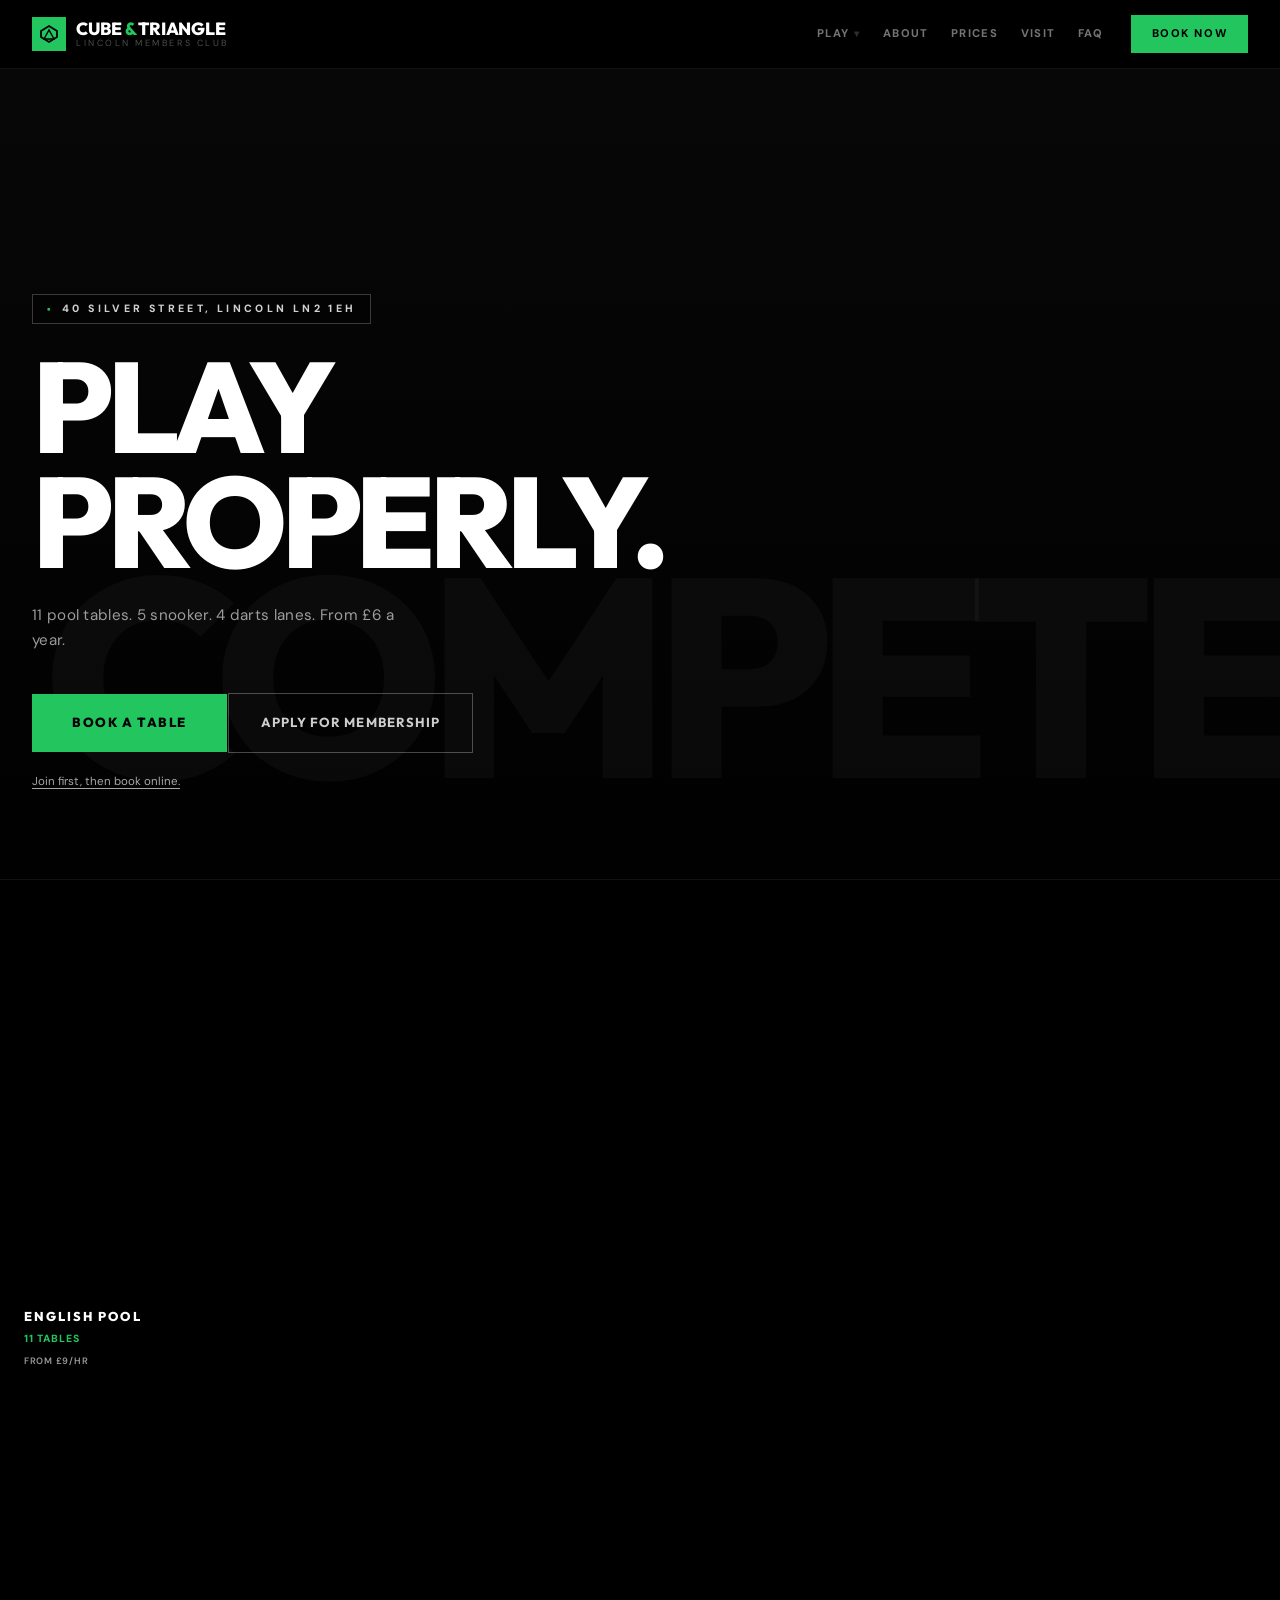
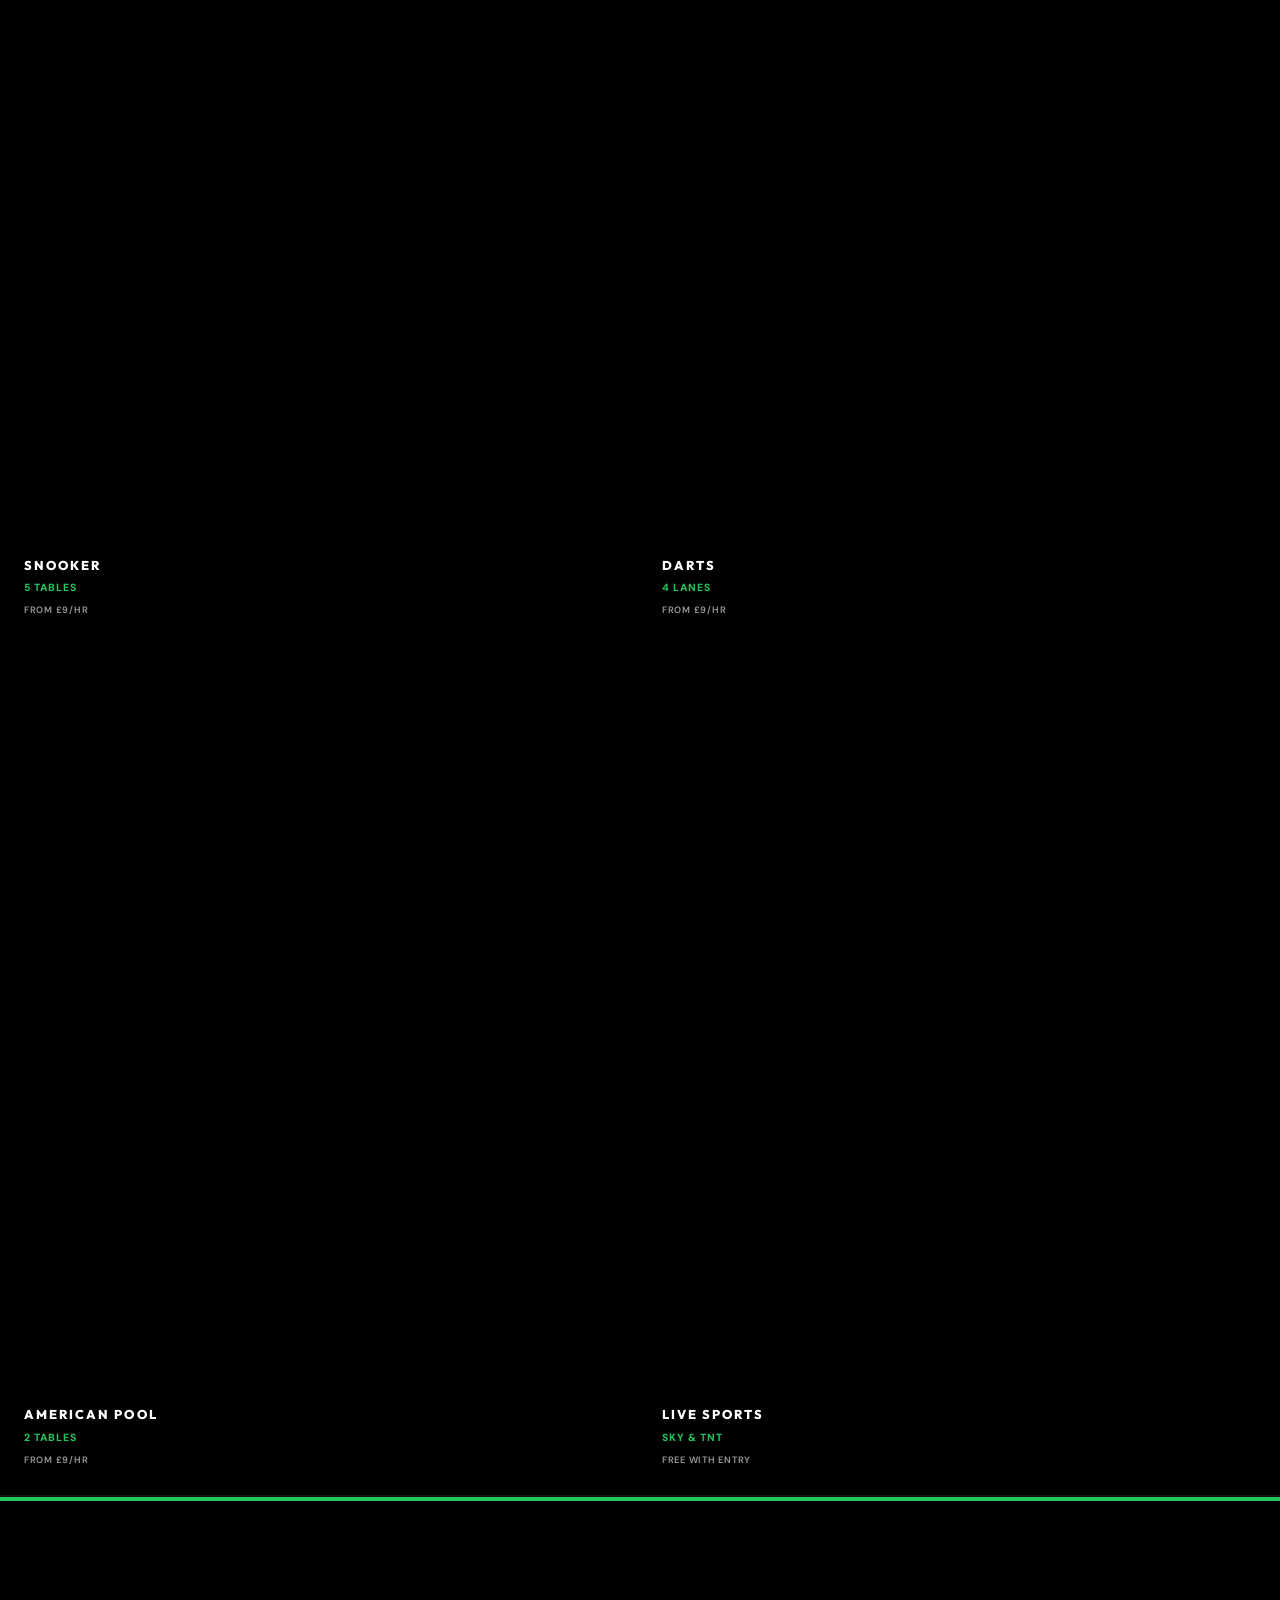
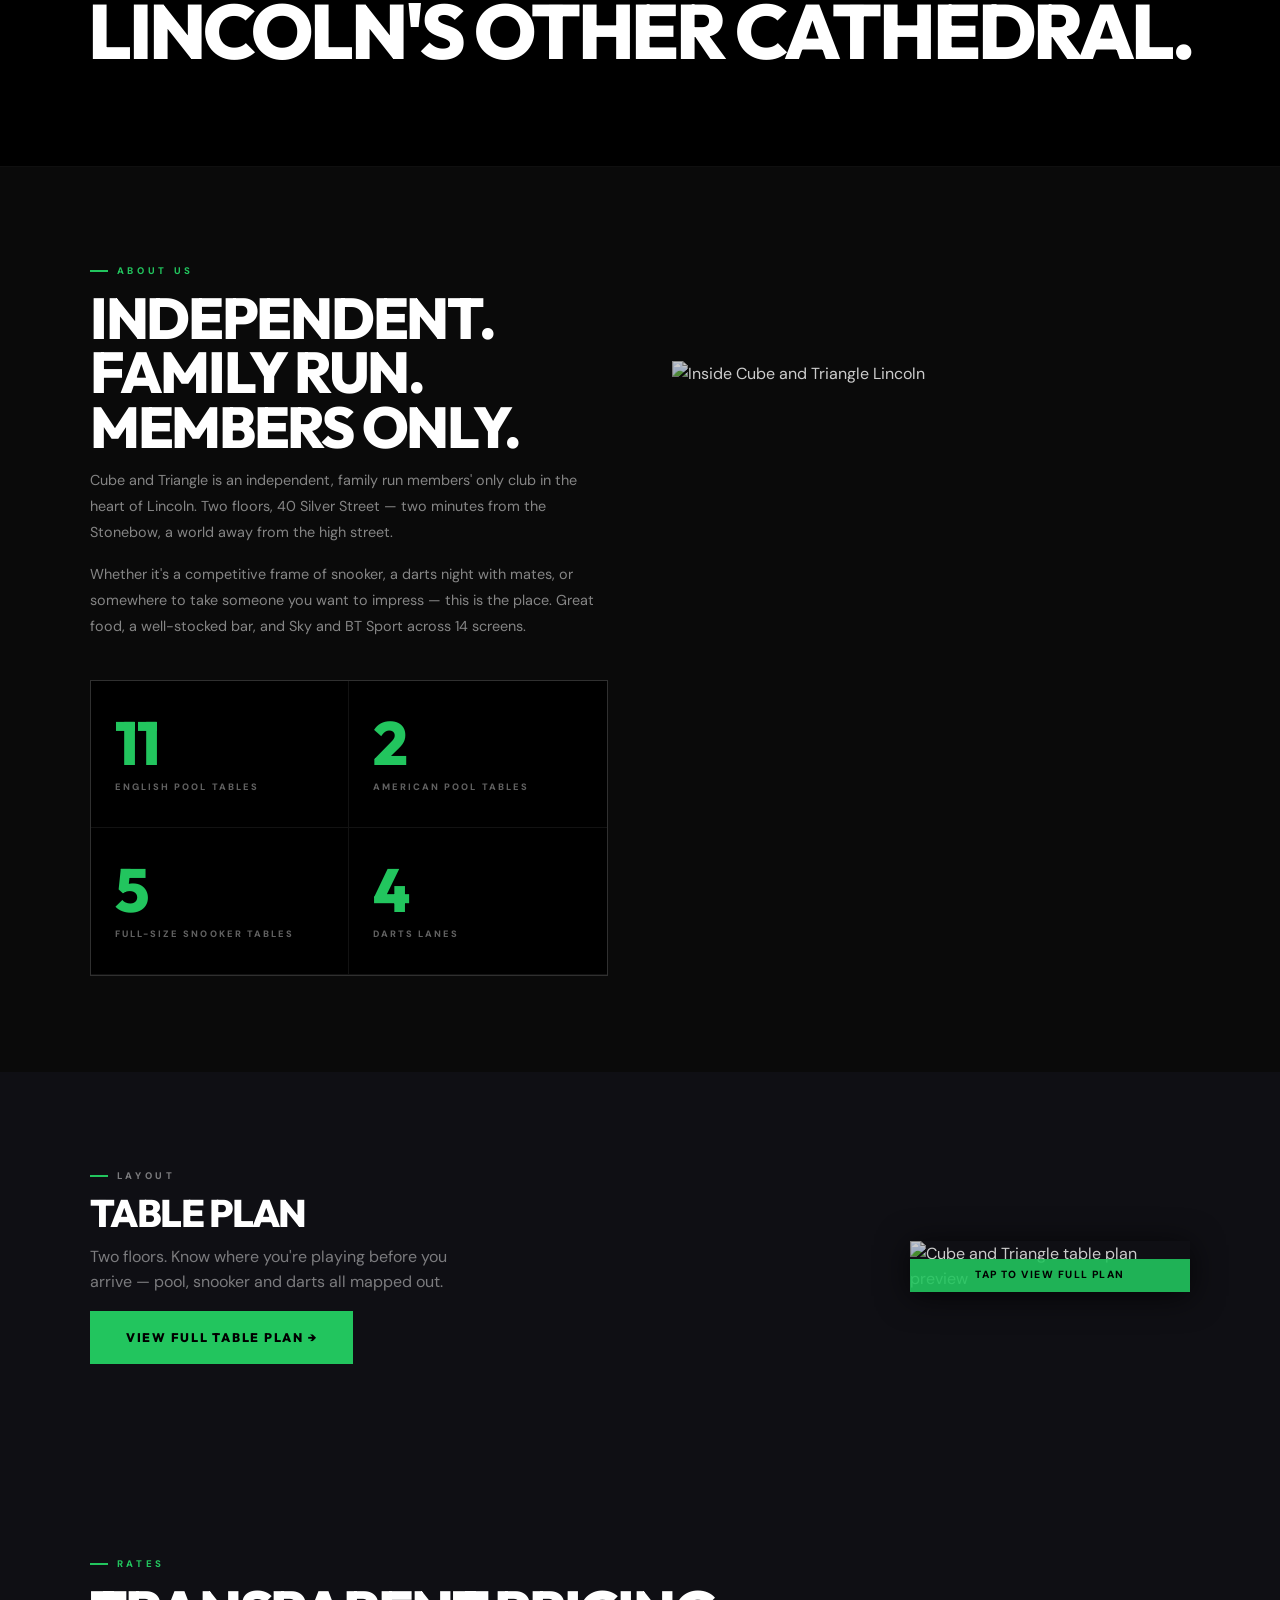
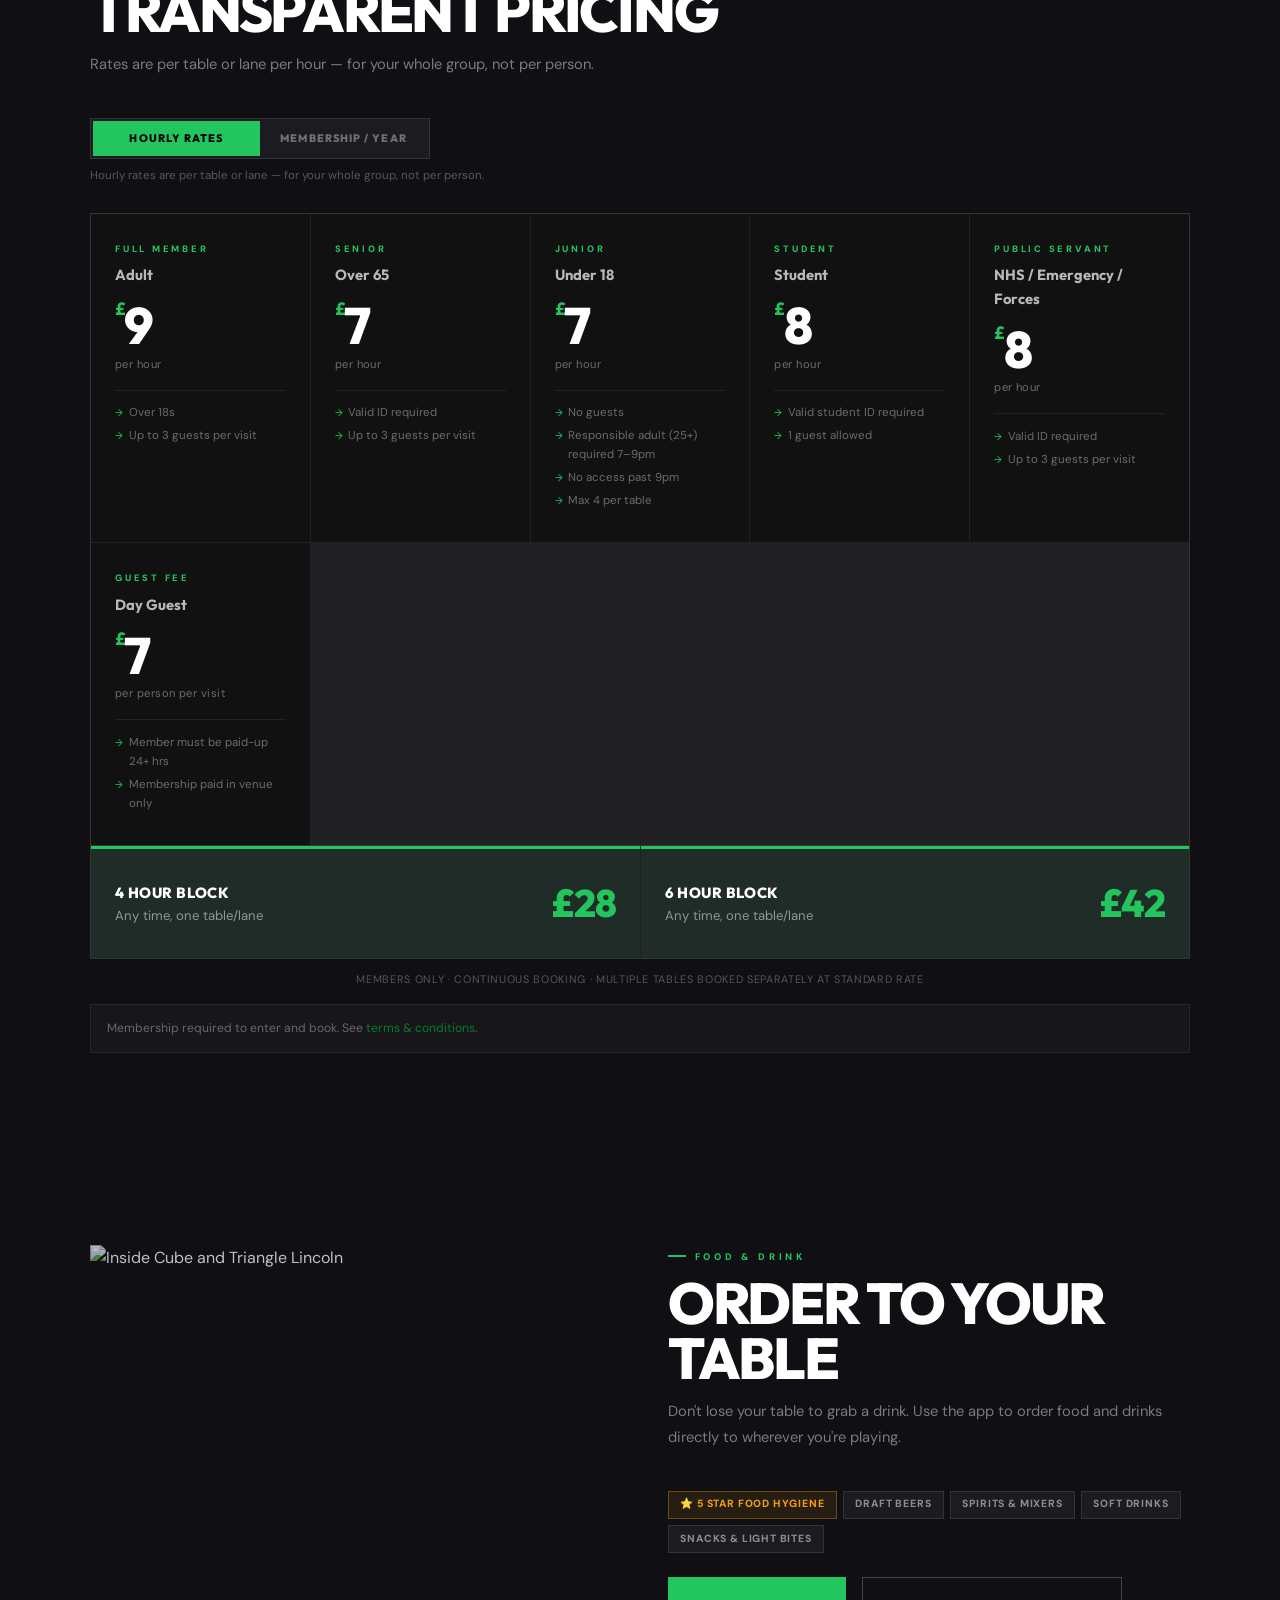
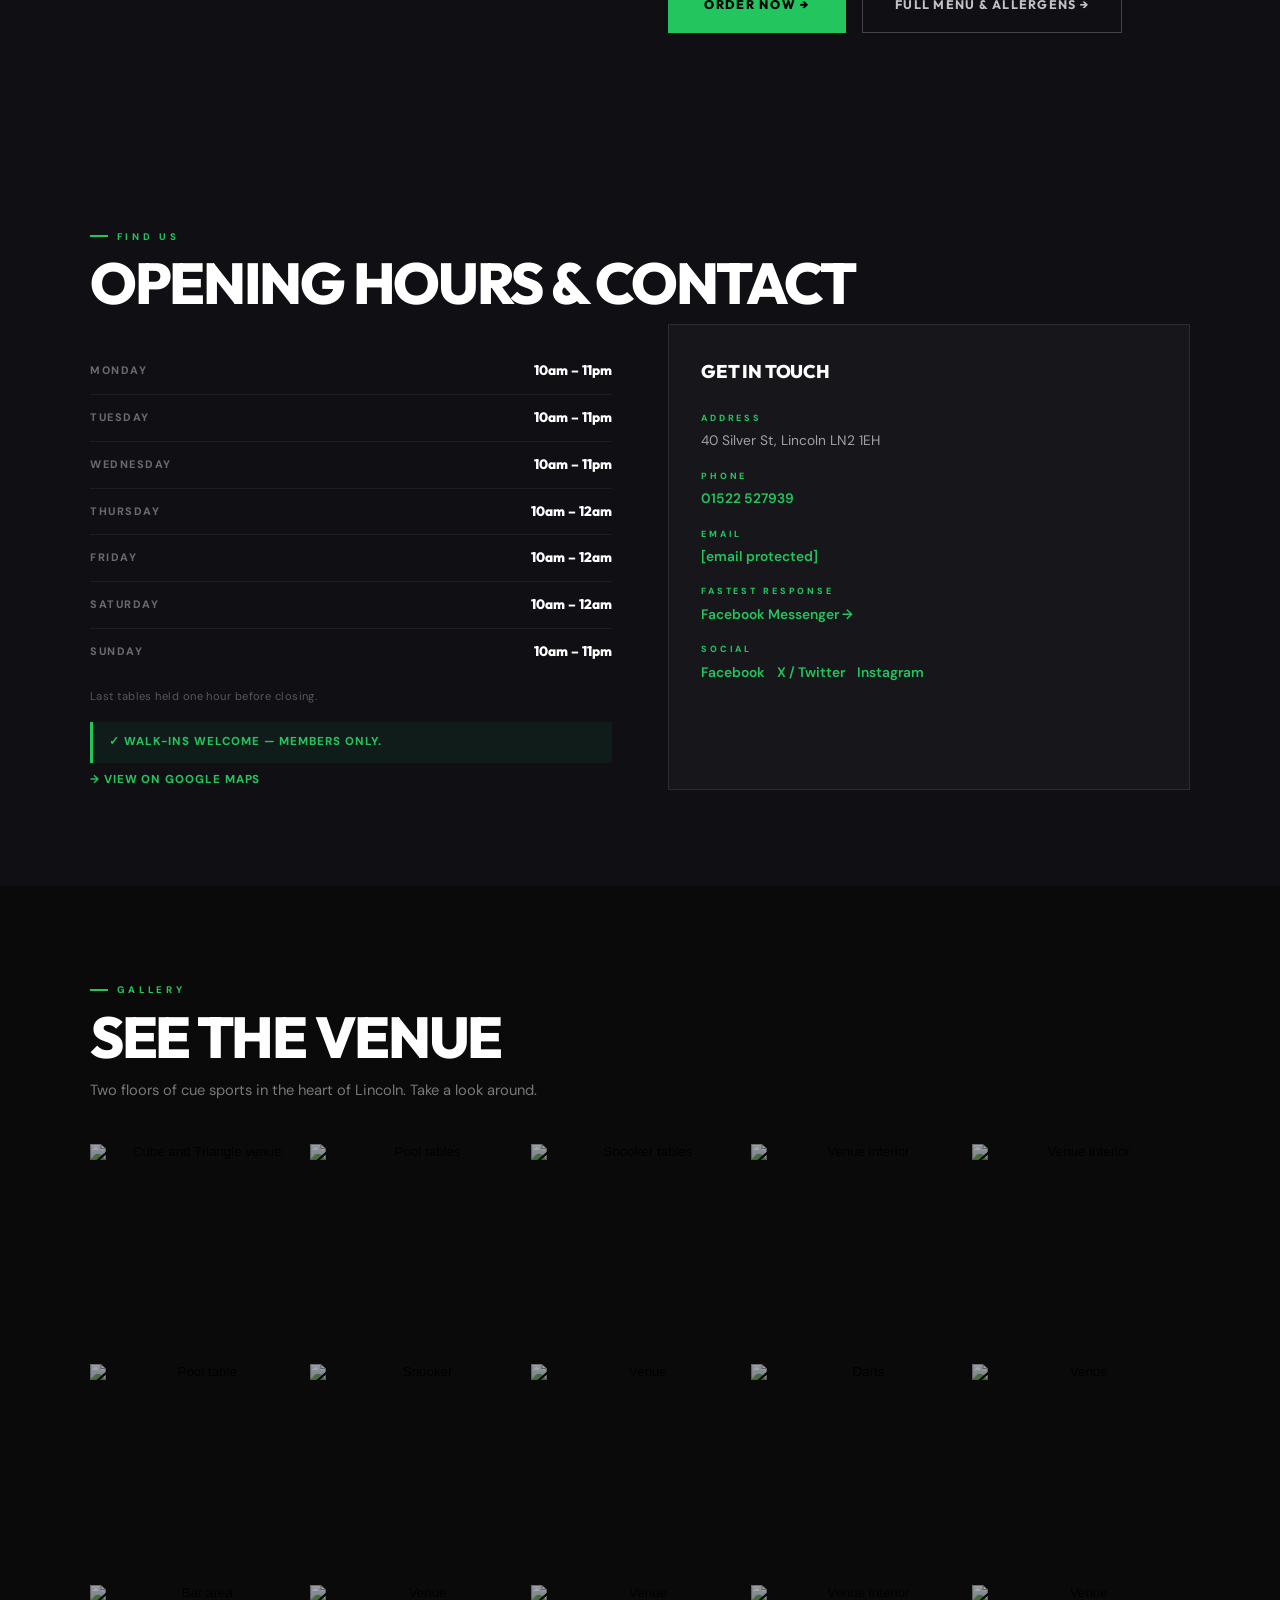
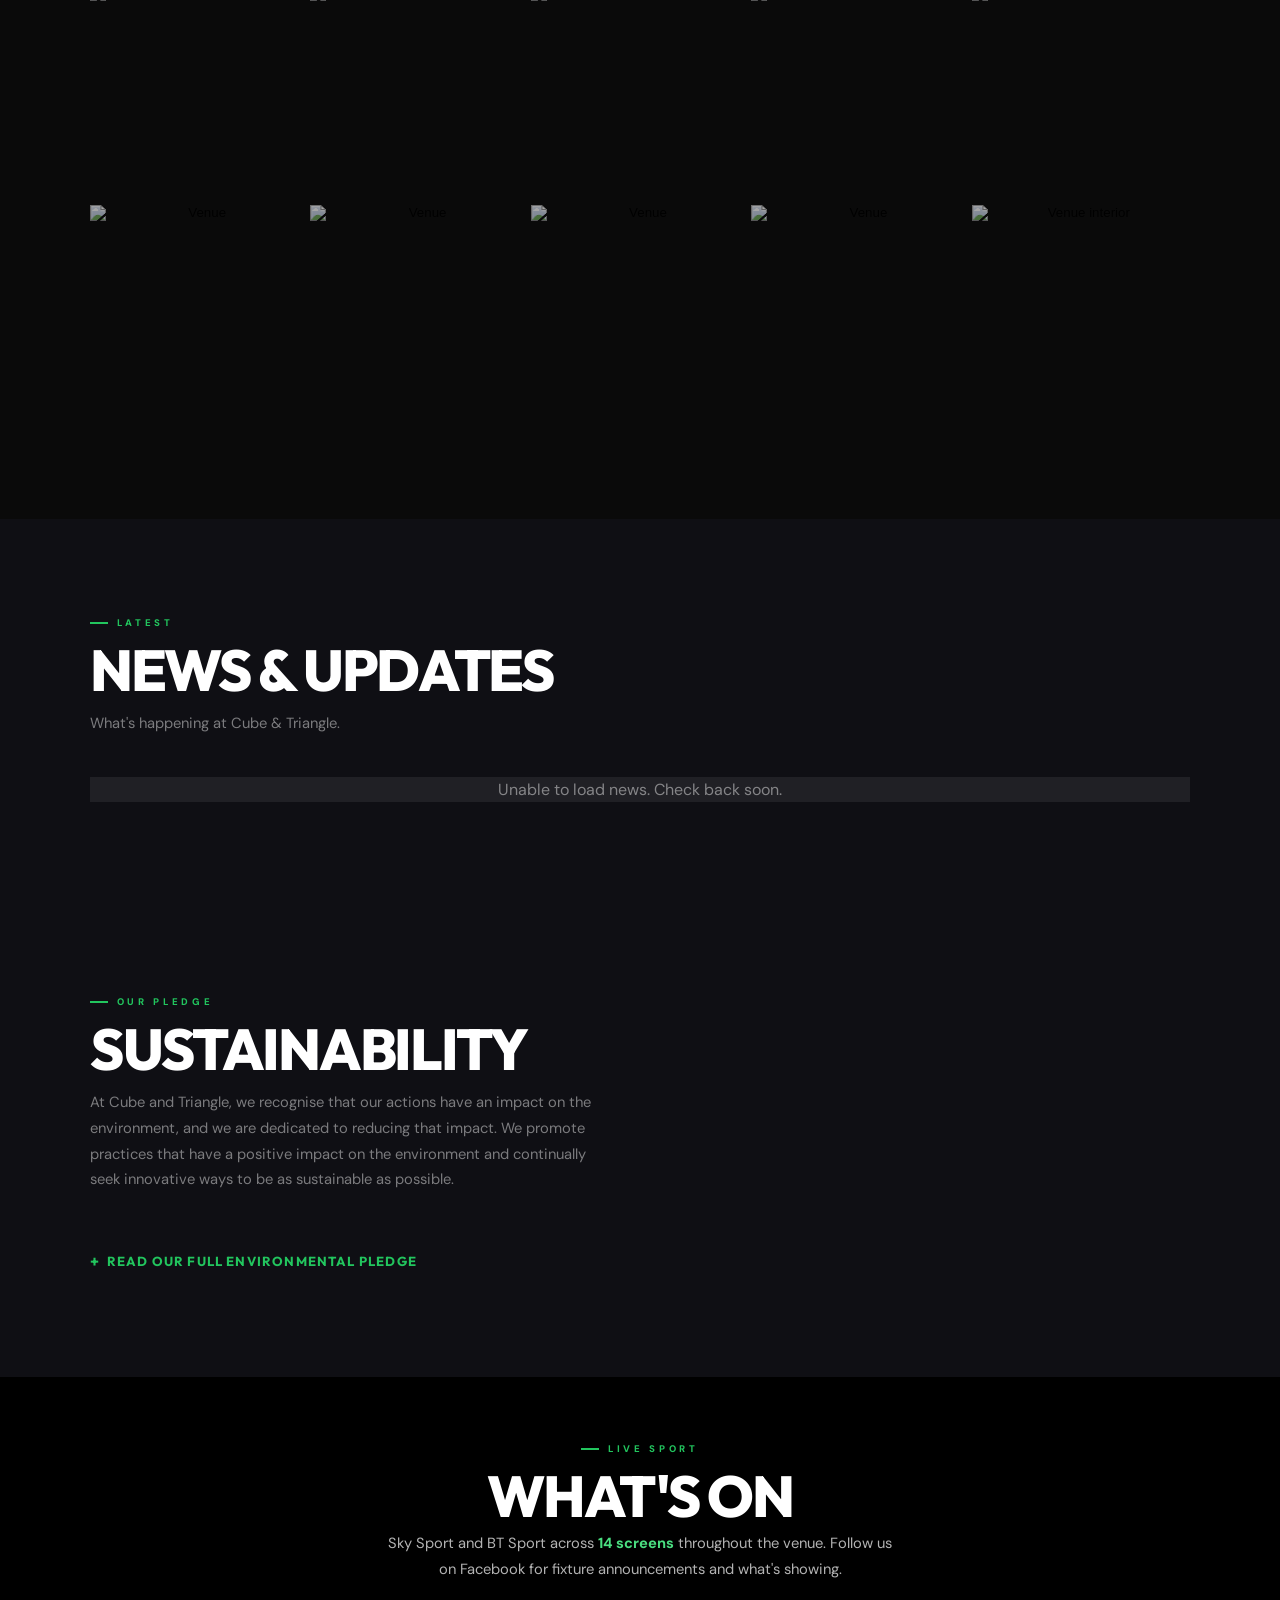
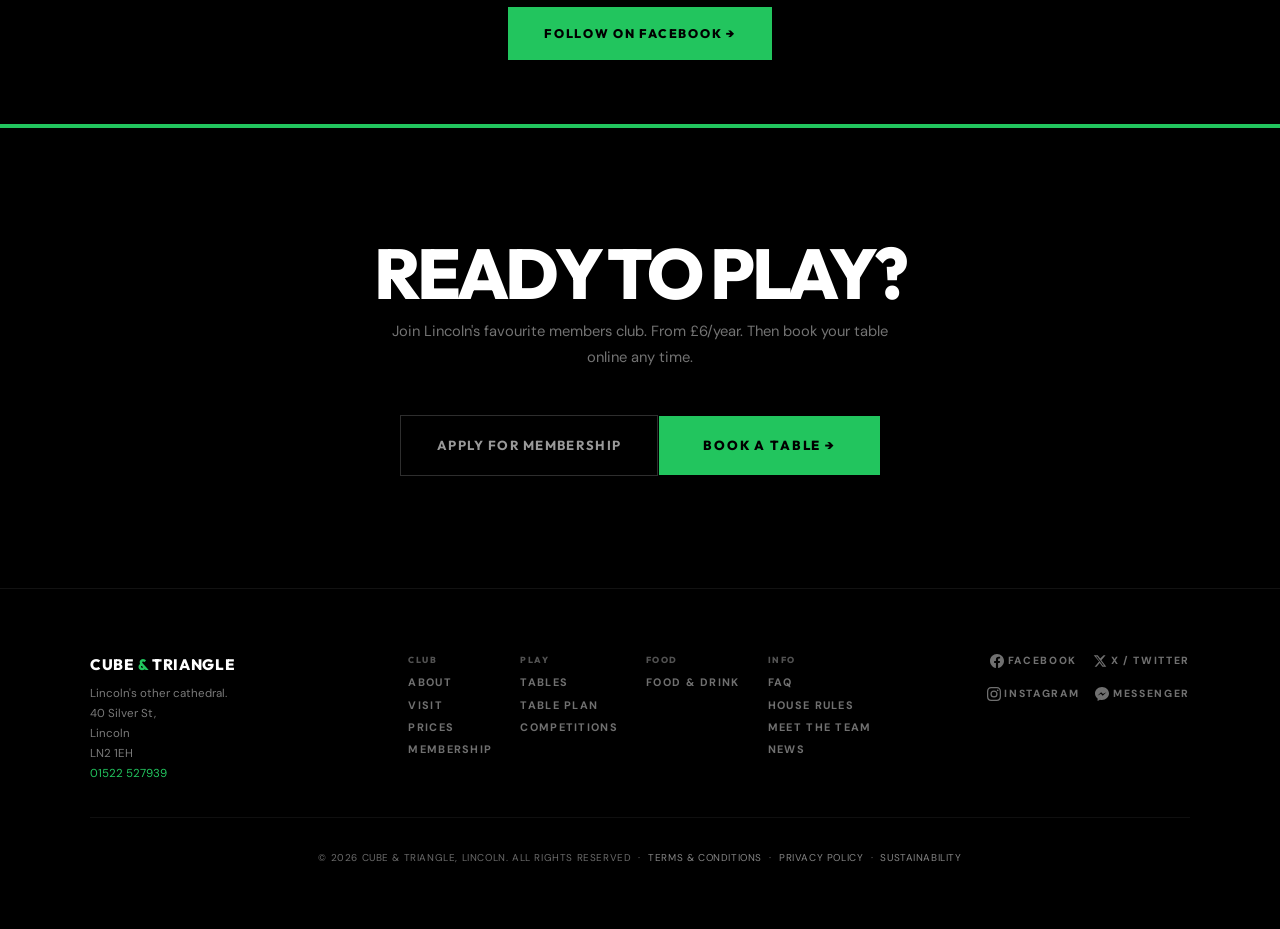
==== commit da779b1d: "feat: restore Bento grid layout, integrate Live Sports, strengthen hero gradient Play section — CSS:" ====
--- a/index.html
+++ b/index.html
@@ -1,7 +1,7 @@
 <!DOCTYPE html><html lang="en-GB"><head><meta charset="UTF-8"><meta name="viewport" content="width=device-width, initial-scale=1.0"><title>Cube & Triangle | Pool, Snooker & Darts — Lincoln</title><meta name="description" content="Lincoln's members-only pool, snooker and darts club. 11 pool tables, 5 snooker tables, 4 darts lanes. Join from £6/year. 40 Silver St, Lincoln."><link rel="preconnect" href="https://fonts.googleapis.com"><link href="https://fonts.googleapis.com/css2?family=Outfit:wght@400;500;600;700;800&family=DM+Sans:wght@300;400;500&display=swap" rel="stylesheet"><link rel="preload" as="image" href="https://cubeandtriangle.co.uk/site/assets/files/1/cube_triangleimages-dark-57.1000x500.jpg"><link rel="preload" as="image" href="https://cubeandtriangle.co.uk/site/assets/files/1/cube_and_triangle-9909.1000x500.jpg"><link rel="preload" as="image" href="https://cubeandtriangle.co.uk/site/assets/files/1/cube_triangleimages-dark-8.1000x500.jpg"><script type="application/ld+json">{ "@context":"https://schema.org","@type":"SportsActivityLocation", "name":"Cube & Triangle","url":"https://cubeandtriangle.co.uk/", "description":"Lincoln's members-only pool, snooker and darts club.", "telephone":"01522527939","email":"enquiries@cubeandtriangle.co.uk", "address":{"@type":"PostalAddress","streetAddress":"40 Silver Street","addressLocality":"Lincoln","postalCode":"LN2 1EH","addressCountry":"GB"}, "geo":{"@type":"GeoCoordinates","latitude":53.2300066,"longitude":-0.5387381}, "openingHoursSpecification":[ {"@type":"OpeningHoursSpecification","dayOfWeek":["Monday","Tuesday","Wednesday"],"opens":"10:00","closes":"23:00"}, {"@type":"OpeningHoursSpecification","dayOfWeek":["Thursday","Friday","Saturday"],"opens":"10:00","closes":"00:00"}, {"@type":"OpeningHoursSpecification","dayOfWeek":"Sunday","opens":"10:00","closes":"23:00"} ]}</script>
 
   <link rel="stylesheet" href="styles.css">
-</head><body><div id="integrity-v3-0x43542D50" style="display:none;" aria-hidden="true"></div><div id="top" data-ct-build="v1.0.78.77"></div><!-- ─── HEADER ─── --><header id="siteHeader"> <div class="header-inner"> <a href="#top" class="site-logo"> <div class="logo-icon"> <svg width="20" height="20" viewBox="0 0 20 20" fill="none"> <polygon points="10,2 18,7 18,13 10,18 2,13 2,7" fill="none" stroke="white" stroke-width="1.8"/> <polygon points="5,15 10,6 15,15" fill="none" stroke="white" stroke-width="1.4"/> </svg> </div> <div class="logo-words"> <span class="logo-name">Cube <span>&amp;</span> Triangle</span> <span class="logo-tag">Lincoln Members Club</span> </div> </a> <ul class="nav-links" id="navLinks" onclick="var t=event.target.closest('a');if(t){var h=t.getAttribute('href')||'';var nl=document.getElementById('navLinks');var ov=document.getElementById('navOverlay');if(h.startsWith('#')){nl.classList.remove('open','sliding');ov.classList.remove('active');}else{setTimeout(function(){nl.classList.remove('open','sliding');ov.classList.remove('active');},50);}}"> <li class="nav-dropdown"> <a href="#games">Play</a> <div class="dropdown-menu"> <a href="#games">Tables</a> <a href="table-plan.html">Table Plan</a> <a href="food.html">Food &amp; Drink</a> <a href="#gallery">Gallery</a> <a href="#whatson">What's On</a> <div class="dropdown-divider"></div> <a href="competitions.html">Competitions</a> </div> </li> <li><a href="#about">About</a></li> <li><a href="#pricing">Prices</a></li> <li><a href="#visit">Visit</a></li> <li><a href="faq.html">FAQ</a></li> </ul> <div class="nav-actions"> <a href="https://dns.memsec.co.uk/ms7optb/index.php?s=JXbp8Vxd" class="btn-green" target="_blank" rel="noopener">Book Now</a> </div> <button class="hamburger" id="hamburger" aria-label="Open menu"> <span></span><span></span><span></span> </button> </div></header><div class="nav-overlay" id="navOverlay"></div><!-- ─── HERO ─── --><div class="hero" id="heroSection"> <div class="hero-bg hero-bg-1"></div> <div class="hero-bg hero-bg-2"></div> <div class="hero-bg hero-bg-3"></div> <div class="hero-bg hero-bg-4"></div> <div class="hero-bg hero-bg-5"></div> <div class="hero-content"> <p class="hero-eyebrow">40 Silver Street, Lincoln LN2 1EH</p> <h1>Play properly.</h1> <p class="hero-sub">11 pool tables. 5 snooker. 4 darts lanes. From £6 a year.</p> <div class="hero-ctas"> <a href="https://dns.memsec.co.uk/ms7optb/index.php?s=JXbp8Vxd" class="hero-book" target="_blank" rel="noopener">Book a Table</a> <a href="https://dns.memsec.co.uk/ms7omfm/ms7omfm.php?s=JXbp8Vxd" class="hero-join" target="_blank" rel="noopener">Apply for Membership</a> </div> <p class="hero-note"><a href="#membership">Join first, then book online.</a></p> </div></div><!-- ─── GAME TILES ─── --><div class="tiles-section" id="games"> <div class="tiles-grid"> <a class="tile" href="#english-pool-rates" aria-label="English Pool — 11 tables. View pricing."> <div class="tile-bg" style="background-image:url('https://cubeandtriangle.co.uk/site/assets/files/1049/cube_triangleimages-49.300x0.jpg')"></div> <div class="tile-overlay"></div> <div class="tile-accent"></div> <div class="tile-content"> <div class="tile-name">English Pool</div> <div class="tile-count">11 tables</div> <div class="tile-rate">From £9/hr</div> </div> </a> <a class="tile" href="#snooker-rates" aria-label="Snooker — 5 tables. View pricing."> <div class="tile-bg" style="background-image:url('https://cubeandtriangle.co.uk/site/assets/files/1051/cube_and_triangle-9947_2.300x0.jpg')"></div> <div class="tile-overlay"></div> <div class="tile-accent"></div> <div class="tile-content"> <div class="tile-name">Snooker</div> <div class="tile-count">5 tables</div> <div class="tile-rate">From £9/hr</div> </div> </a> <a class="tile" href="#darts-rates" aria-label="Darts — 4 lanes. View pricing."> <div class="tile-bg" style="background-image:url('https://cubeandtriangle.co.uk/site/assets/files/1052/cube_triangleimages-72.300x0.jpg')"></div> <div class="tile-overlay"></div> <div class="tile-accent"></div> <div class="tile-content"> <div class="tile-name">Darts</div> <div class="tile-count">4 lanes</div> <div class="tile-rate">From £9/hr</div> </div> </a> <a class="tile" href="#american-pool-rates" aria-label="American Pool — 2 tables. View pricing."> <div class="tile-bg" style="background-image:url('https://cubeandtriangle.co.uk/site/assets/files/1050/cube_triangleimages-78.300x0.jpg')"></div> <div class="tile-overlay"></div> <div class="tile-accent"></div> <div class="tile-content"> <div class="tile-name">American Pool</div> <div class="tile-count">2 tables</div> <div class="tile-rate">From £9/hr</div> </div> </a> <a class="tile" href="#whatson" aria-label="Live Sports on big screen. See what's on."> <div class="tile-bg" style="background-image:url('https://cubeandtriangle.co.uk/site/assets/files/1053/live_sport.300x0.jpg')"></div> <div class="tile-overlay"></div> <div class="tile-accent"></div> <div class="tile-content"> <div class="tile-name">Live Sports</div> <div class="tile-count">Big screen</div> <div class="tile-rate">Free with entry</div> </div> </a> </div></div><!-- ─── PULL QUOTE ─── --><div class="pull-quote reveal"> <span>Lincoln's other cathedral.</span></div><!-- ─── ABOUT ─── --><section id="about"> <div class="section-inner"> <div class="about-grid reveal"> <div> <p class="section-label">About us</p> <h2>Independent. Family Run. Members Only.</h2> <div class="about-body"> <p>Cube and Triangle is an independent, family run members' only club in the heart of Lincoln. Two floors, 40 Silver Street — two minutes from the Stonebow, a world away from the high street.</p> <p>Whether it's a competitive frame of snooker, a darts night with mates, or somewhere to take someone you want to impress — this is the place. Great food, a well-stocked bar, and Sky and BT Sport across 14 screens.</p> </div> <div class="about-stats"> <div class="about-stat"><div class="about-stat-num">11</div><div class="about-stat-label">English Pool Tables</div></div> <div class="about-stat"><div class="about-stat-num">2</div><div class="about-stat-label">American Pool Tables</div></div> <div class="about-stat"><div class="about-stat-num">5</div><div class="about-stat-label">Full-size Snooker Tables</div></div> <div class="about-stat"><div class="about-stat-num">4</div><div class="about-stat-label">Darts Lanes</div></div> </div> </div> <div class="about-image"> <img src="https://cubeandtriangle.co.uk/site/assets/files/1066/cube_triangle-dark_small_-50.600x600.jpg" srcset="https://cubeandtriangle.co.uk/site/assets/files/1066/cube_triangle-dark_small_-50.1200x1200.jpg 2x" alt="Inside Cube and Triangle Lincoln" loading="lazy"> </div> </div> </div></section><!-- ─── TABLE PLAN TEASER ─── --><section id="tableplan" style="background:var(--surface);"> <div class="section-inner"> <div class="tableplan-thumb-row reveal"> <div class="tableplan-thumb-text"> <p class="section-label">Layout</p> <h2>Table Plan</h2> <p>Two floors. Know where you&apos;re playing before you arrive — pool, snooker and darts all mapped out.</p> <a href="table-plan.html" class="btn-primary" style="margin-top:1rem;display:inline-flex;">View full table plan →</a> </div> <a href="table-plan.html" class="tableplan-thumb-img" aria-label="View full table plan"> <img src="https://cubeandtriangle.co.uk/site/assets/files/1089/cat_table_plan_v6_sep_2025.400x0.jpg" alt="Cube and Triangle table plan preview" loading="lazy"> <span class="tableplan-thumb-overlay">Tap to view full plan</span> </a> </div> </div></section><!-- ─── PRICING ─── --><section id="pricing" style="background:var(--surface);"> <span id="english-pool-rates" aria-hidden="true"></span> <span id="snooker-rates" aria-hidden="true"></span> <span id="darts-rates" aria-hidden="true"></span> <span id="american-pool-rates" aria-hidden="true"></span> <div class="section-inner"> <div class="reveal"> <p class="section-label">Rates</p> <h2>Transparent Pricing</h2> <p class="lead">Rates are per table or lane per hour — for your whole group, not per person.</p> </div> <div class="reveal"> <div class="pricing-tabs"> <button type="button" class="tab-btn active" data-tab="hourly">Hourly Rates</button> <button type="button" class="tab-btn" data-tab="membership">Membership / Year</button> </div> <p class="tab-hint">Hourly rates are per table or lane — for your whole group, not per person.</p> <!-- Hourly --> <div class="pricing-panel active" id="tab-hourly"> <div class="price-card"> <p class="price-tier">Full Member</p> <p class="price-title">Adult</p> <p class="price-amount"><sup>£</sup>9</p> <p class="price-unit">per hour</p> <ul class="price-rules"> <li>Over 18s</li> <li>Up to 3 guests per visit</li> </ul> </div> <div class="price-card"> <p class="price-tier">Senior</p> <p class="price-title">Over 65</p> <p class="price-amount"><sup>£</sup>7</p> <p class="price-unit">per hour</p> <ul class="price-rules"> <li>Valid ID required</li> <li>Up to 3 guests per visit</li> </ul> </div> <div class="price-card"> <p class="price-tier">Junior</p> <p class="price-title">Under 18</p> <p class="price-amount"><sup>£</sup>7</p> <p class="price-unit">per hour</p> <ul class="price-rules"> <li>No guests</li> <li>Responsible adult (25+) required 7–9pm</li> <li>No access past 9pm</li> <li>Max 4 per table</li> </ul> </div> <div class="price-card"> <p class="price-tier">Student</p> <p class="price-title">Student</p> <p class="price-amount"><sup>£</sup>8</p> <p class="price-unit">per hour</p> <ul class="price-rules"> <li>Valid student ID required</li> <li>1 guest allowed</li> </ul> </div> <div class="price-card"> <p class="price-tier">Public Servant</p> <p class="price-title">NHS / Emergency / Forces</p> <p class="price-amount"><sup>£</sup>8</p> <p class="price-unit">per hour</p> <ul class="price-rules"> <li>Valid ID required</li> <li>Up to 3 guests per visit</li> </ul> </div> <div class="price-card"> <p class="price-tier">Guest Fee</p> <p class="price-title">Day Guest</p> <p class="price-amount"><sup>£</sup>7</p> <p class="price-unit">per person per visit</p> <ul class="price-rules"> <li>Member must be paid-up 24+ hrs</li> <li>Membership paid in venue only</li> </ul> </div> </div> <!-- Membership --> <div class="pricing-panel" id="tab-membership"> <div class="price-card"> <p class="price-tier">Full Member</p> <p class="price-title">Adult (18+)</p> <p class="price-amount"><sup>£</sup>9</p> <p class="price-unit">per year</p> <ul class="price-rules"><li>Up to 3 guests per visit</li></ul> </div> <div class="price-card"> <p class="price-tier">Senior</p> <p class="price-title">Over 65</p> <p class="price-amount"><sup>£</sup>6</p> <p class="price-unit">per year</p> <ul class="price-rules"><li>Valid ID required</li><li>Up to 3 guests</li></ul> </div> <div class="price-card"> <p class="price-tier">Junior</p> <p class="price-title">Under 18</p> <p class="price-amount"><sup>£</sup>7</p> <p class="price-unit">per year</p> <ul class="price-rules"><li>No guests</li><li>Limited venue access until 9pm</li><li>Responsible adult (25+) required 7–9pm</li></ul> </div> <div class="price-card"> <p class="price-tier">Student</p> <p class="price-title">Student (18+)</p> <p class="price-amount"><sup>£</sup>6</p> <p class="price-unit">per year</p> <ul class="price-rules"><li>Valid student ID required</li><li>1 guest allowed</li></ul> </div> <div class="price-card"> <p class="price-tier">Public Servant</p> <p class="price-title">NHS / Emergency / Forces</p> <p class="price-amount"><sup>£</sup>6</p> <p class="price-unit">per year</p> <ul class="price-rules"><li>Valid ID required</li><li>Up to 3 guests</li></ul> </div> </div> <div class="offers-band"> <div class="offer-card"> <div class="offer-label"><strong>4 Hour Block</strong>Any time, one table/lane</div> <div class="offer-price">£28</div> </div> <div class="offer-card"> <div class="offer-label"><strong>6 Hour Block</strong>Any time, one table/lane</div> <div class="offer-price">£42</div> </div> </div> <p class="offer-footnote">Members only · Continuous booking · Multiple tables booked separately at standard rate</p> <p class="pricing-note">Membership required to enter and book. See <a href="https://cubeandtriangle.co.uk/terms-conditions/" style="color:var(--green);">terms &amp; conditions</a>.</p> </div> </div></section><!-- ─── FOOD TEASER ─── --><section id="food"> <div class="section-inner"> <div class="food-grid reveal"> <div class="food-image"> <img src="https://cubeandtriangle.co.uk/site/assets/files/1/cube_triangleimages-dark-8.1000x500.jpg" alt="Inside Cube and Triangle Lincoln" loading="lazy"> </div> <div> <p class="section-label">Food &amp; Drink</p> <h2>Order to your table</h2> <p class="lead">Don&apos;t lose your table to grab a drink. Use the app to order food and drinks directly to wherever you&apos;re playing.</p> <div class="food-tags"> <span class="food-tag food-tag-gold">⭐ 5 Star Food Hygiene</span> <span class="food-tag">Draft beers</span> <span class="food-tag">Spirits &amp; mixers</span> <span class="food-tag">Soft drinks</span> <span class="food-tag">Snacks &amp; light bites</span> </div> <div style="display:flex;gap:1rem;flex-wrap:wrap;margin-top:1.5rem;"> <a href="https://dns.memsec.co.uk/ms7oo/index.php?s=JXbp8Vxd" class="btn-primary" target="_blank" rel="noopener">Order now →</a> <a href="food.html" class="btn-secondary">Full menu &amp; allergens →</a> </div> </div> </div> </div></section><!-- ─── VISIT ─── --><section id="visit" style="background:var(--surface);"> <div class="section-inner"> <div class="reveal"> <p class="section-label">Find us</p> <h2>Opening Hours &amp; Contact</h2> </div> <div class="visit-grid reveal"> <div> <table class="hours-table"> <tr><td>Monday</td><td>10am – 11pm</td></tr> <tr><td>Tuesday</td><td>10am – 11pm</td></tr> <tr><td>Wednesday</td><td>10am – 11pm</td></tr> <tr><td>Thursday</td><td>10am – 12am</td></tr> <tr><td>Friday</td><td>10am – 12am</td></tr> <tr><td>Saturday</td><td>10am – 12am</td></tr> <tr><td>Sunday</td><td>10am – 11pm</td></tr> </table> <p class="hours-note">Last tables held one hour before closing.</p> <div class="walk-in-note">✓ Walk-ins welcome — members only.</div> <a href="https://www.google.com/maps/place/Cube+and+Triangle/@53.2301947,-0.5459584,15.54z/data=!4m5!3m4!1s0x48785be1261e6e8f:0xe1863414b6068e8e!8m2!3d53.2300066!4d-0.5387381" class="map-link" target="_blank" rel="noopener"> → View on Google Maps </a> </div> <div class="contact-block"> <h3>Get in Touch</h3> <div class="contact-item"> <span class="contact-label">Address</span> <span class="contact-val">40 Silver St, Lincoln LN2 1EH</span> </div> <div class="contact-item"> <span class="contact-label">Phone</span> <span class="contact-val"><a href="tel:01522527939">01522 527939</a></span> </div> <div class="contact-item"> <span class="contact-label">Email</span> <span class="contact-val"><a href="/cdn-cgi/l/email-protection#a6c3c8d7d3cfd4cfc3d5e6c5d3c4c3c7c8c2d2d4cfc7c8c1cac388c5c988d3cd"><span class="__cf_email__" data-cfemail="bfdad1cecad6cdd6daccffdccadddaded1dbcbcdd6ded1d8d3da91dcd091cad4">[email&#160;protected]</span></a></span> </div> <div class="contact-item"> <span class="contact-label">Fastest Response</span> <span class="contact-val"><a href="https://msng.link/o/?cubeandtriangle=fm" target="_blank" rel="noopener">Facebook Messenger →</a></span> </div> <div class="contact-item"> <span class="contact-label">Social</span> <span class="contact-val" style="display:flex;gap:0.75rem;flex-wrap:wrap;"> <a href="https://www.facebook.com/cubeandtriangle" target="_blank" rel="noopener">Facebook</a> <a href="https://twitter.com/cubeandtriangle" target="_blank" rel="noopener">X / Twitter</a> <a href="http://instagram.com/cubeandtriangle/" target="_blank" rel="noopener">Instagram</a> </span> </div> </div> </div> </div></section><!-- ─── GALLERY ─── --><section id="gallery"> <div class="section-inner"> <div class="reveal"> <p class="section-label">Gallery</p> <h2>See the Venue</h2> <p class="lead">Two floors of cue sports in the heart of Lincoln. Take a look around.</p> </div> <div class="gallery-grid reveal" id="galleryGrid"> <button class="gallery-item" data-idx="0" aria-label="View photo: Cube and Triangle venue" type="button"><img src="https://cubeandtriangle.co.uk/site/assets/files/1060/cube_triangle-dark_small_-50.400x400.jpg" alt="Cube and Triangle venue" loading="lazy"><div class="gallery-overlay"></div></button> <button class="gallery-item" data-idx="1" aria-label="View photo: Pool tables" type="button"><img src="https://cubeandtriangle.co.uk/site/assets/files/1060/cube_triangle-dark_small_-3.400x400.jpg" alt="Pool tables" loading="lazy"><div class="gallery-overlay"></div></button> <button class="gallery-item" data-idx="2" aria-label="View photo: Snooker tables" type="button"><img src="https://cubeandtriangle.co.uk/site/assets/files/1060/cube_triangle-dark_small_-4.400x400.jpg" alt="Snooker tables" loading="lazy"><div class="gallery-overlay"></div></button> <button class="gallery-item" data-idx="3" aria-label="View photo: Venue interior" type="button"><img src="https://cubeandtriangle.co.uk/site/assets/files/1060/cube_triangle-dark_small_-13.400x400.jpg" alt="Venue interior" loading="lazy"><div class="gallery-overlay"></div></button> <button class="gallery-item" data-idx="4" aria-label="View photo: Venue interior" type="button"><img src="https://cubeandtriangle.co.uk/site/assets/files/1060/cube_triangle-dark_small_-14.400x400.jpg" alt="Venue interior" loading="lazy"><div class="gallery-overlay"></div></button> <button class="gallery-item" data-idx="5" aria-label="View photo: Pool table" type="button"><img src="https://cubeandtriangle.co.uk/site/assets/files/1060/cube_triangle-dark_small_-16.400x400.jpg" alt="Pool table" loading="lazy"><div class="gallery-overlay"></div></button> <button class="gallery-item" data-idx="6" aria-label="View photo: Snooker" type="button"><img src="https://cubeandtriangle.co.uk/site/assets/files/1060/cube_triangle-dark_small_-17.400x400.jpg" alt="Snooker" loading="lazy"><div class="gallery-overlay"></div></button> <button class="gallery-item" data-idx="7" aria-label="View photo: Venue" type="button"><img src="https://cubeandtriangle.co.uk/site/assets/files/1060/cube_triangle-dark_small_-18.400x400.jpg" alt="Venue" loading="lazy"><div class="gallery-overlay"></div></button> <button class="gallery-item" data-idx="8" aria-label="View photo: Darts" type="button"><img src="https://cubeandtriangle.co.uk/site/assets/files/1060/cube_triangle-dark_small_-19.400x400.jpg" alt="Darts" loading="lazy"><div class="gallery-overlay"></div></button> <button class="gallery-item" data-idx="9" aria-label="View photo: Venue" type="button"><img src="https://cubeandtriangle.co.uk/site/assets/files/1060/cube_triangle-dark_small_-20.400x400.jpg" alt="Venue" loading="lazy"><div class="gallery-overlay"></div></button> <button class="gallery-item" data-idx="10" aria-label="View photo: Bar area" type="button"><img src="https://cubeandtriangle.co.uk/site/assets/files/1060/cube_triangle-dark_small_-21.400x400.jpg" alt="Bar area" loading="lazy"><div class="gallery-overlay"></div></button> <button class="gallery-item" data-idx="11" aria-label="View photo: Venue" type="button"><img src="https://cubeandtriangle.co.uk/site/assets/files/1060/cube_triangle-dark_small_-27.400x400.jpg" alt="Venue" loading="lazy"><div class="gallery-overlay"></div></button> <button class="gallery-item" data-idx="12" aria-label="View photo: Venue" type="button"><img src="https://cubeandtriangle.co.uk/site/assets/files/1060/cube_triangle-dark_small_-28.400x400.jpg" alt="Venue" loading="lazy"><div class="gallery-overlay"></div></button> <button class="gallery-item" data-idx="13" aria-label="View photo: Venue interior" type="button"><img src="https://cubeandtriangle.co.uk/site/assets/files/1060/cube_triangle-dark_small_-31.400x400.jpg" alt="Venue interior" loading="lazy"><div class="gallery-overlay"></div></button> <button class="gallery-item" data-idx="14" aria-label="View photo: Venue" type="button"><img src="https://cubeandtriangle.co.uk/site/assets/files/1060/cube_triangle-dark_small_-55.400x400.jpg" alt="Venue" loading="lazy"><div class="gallery-overlay"></div></button> <button class="gallery-item" data-idx="15" aria-label="View photo: Venue" type="button"><img src="https://cubeandtriangle.co.uk/site/assets/files/1060/cube_triangle-dark_small_-67.400x400.jpg" alt="Venue" loading="lazy"><div class="gallery-overlay"></div></button> <button class="gallery-item" data-idx="16" aria-label="View photo: Venue" type="button"><img src="https://cubeandtriangle.co.uk/site/assets/files/1060/cube_triangle-dark_small_-70.400x400.jpg" alt="Venue" loading="lazy"><div class="gallery-overlay"></div></button> <button class="gallery-item" data-idx="17" aria-label="View photo: Venue" type="button"><img src="https://cubeandtriangle.co.uk/site/assets/files/1060/cube_triangle-dark_small_-77.400x400.jpg" alt="Venue" loading="lazy"><div class="gallery-overlay"></div></button> <button class="gallery-item" data-idx="18" aria-label="View photo: Venue" type="button"><img src="https://cubeandtriangle.co.uk/site/assets/files/1060/20230803_090613.400x400.jpg" alt="Venue" loading="lazy"><div class="gallery-overlay"></div></button> <button class="gallery-item" data-idx="19" aria-label="View photo: Venue interior" type="button"><img src="https://cubeandtriangle.co.uk/site/assets/files/1060/20230630_181109.400x400.jpg" alt="Venue interior" loading="lazy"><div class="gallery-overlay"></div></button> </div> </div></section><!-- Lightbox --><div class="lightbox" id="lightbox" role="dialog" aria-modal="true"> <button class="lightbox-close" id="lbClose">×</button> <button class="lightbox-prev" id="lbPrev" aria-label="Previous photo">‹</button> <img class="lightbox-img" id="lbImg" src="" alt=""> <button class="lightbox-next" id="lbNext" aria-label="Next photo">›</button> <div class="lightbox-count" id="lbCount"></div></div><!-- ─── NEWS ─── --><section id="news" style="background:var(--surface);"> <div class="section-inner"> <div class="reveal"> <p class="section-label">Latest</p> <h2>News &amp; Updates</h2> <p class="lead">What's happening at Cube &amp; Triangle.</p> </div> <div class="news-grid reveal" id="newsGrid"> <!-- Populated from news.json --> </div> </div></section><!-- ─── SUSTAINABILITY ─── --><section id="sustainability"> <div class="section-inner"> <div class="reveal"> <p class="section-label">Our Pledge</p> <h2>Sustainability</h2> <div class="sustain-intro"> <p class="lead" style="margin-bottom:0;">At Cube and Triangle, we recognise that our actions have an impact on the environment, and we are dedicated to reducing that impact. We promote practices that have a positive impact on the environment and continually seek innovative ways to be as sustainable as possible.</p> </div> </div> <details class="sustain-details"><summary class="sustain-summary">Read our full environmental pledge</summary><div class="sustain-grid"> <div class="sustain-card"> <div class="sustain-num">1</div> <h4>Reduce Waste</h4> <p>We minimise waste through recycling. Our waste handlers are <strong>zero landfill</strong>. We no longer serve food with any single-use plastic. We only stock <strong>Teapigs Tea</strong> as the tea bag is compostable. Salad food waste is limited — the guinea pigs at home happily consume unused salad. Vinegar sachets are available on request only. Tap water is available on request. Our bottled water comes in <strong>100% rPET packaging</strong>.</p> </div> <div class="sustain-card"> <div class="sustain-num">2</div> <h4>Source Locally</h4> <p>We prioritise sourcing ingredients from <strong>local, sustainable, and ethical suppliers</strong> wherever possible. This supports our community and reduces our carbon footprint. Many of our drinks are <strong>distilled and bottled in the UK</strong>, reducing their air-miles.</p> </div> <div class="sustain-card"> <div class="sustain-num">3</div> <h4>Climate-Friendly Drinks</h4> <p>Some of our drinks actively protect the environment. <strong>Hawksbill Rum</strong> donates proceeds to protect the Hawksbill Turtle. <strong>Molson Coors Coastal Wine</strong> is in partnership with Plastic Oceans Org. <strong>Sapling Vodka</strong> plants a tree with every bottle sale. We plan to stock <strong>Toti Dark Rum</strong>, which gives proceeds to marine projects.</p> </div> <div class="sustain-card"> <div class="sustain-num">4</div> <h4>Fair-Trade Products</h4> <p><strong>Stokes Coffee</strong> is Fair-Trade and aligned with the Rainforest Alliance. Fair coffee liqueur is made from Fair-Trade coffee beans. We also stock <strong>fair-trade sugar</strong>.</p> </div> <div class="sustain-card"> <div class="sustain-num">5</div> <h4>Plant-Based Options</h4> <p>We offer a variety of <strong>plant-based menu options</strong>. We do not serve seafood due to its environmental impact on the ocean. We <strong>only serve oat milk</strong>. Many of our drinks are vegan and our creamy liqueurs are all plant-based.</p> </div> <div class="sustain-card"> <div class="sustain-num">6</div> <h4>Conserve Water &amp; Energy</h4> <p>We reduce consumption through efficient equipment including our new glasswasher and <strong>LED lighting</strong>. We use an app to ensure equipment is only on when necessary. Taps in the toilets automatically turn off. Our <strong>energy supply is 100% renewable</strong>.</p> </div></div></details> </div></section><!-- ─── WHAT'S ON ─── --><section id="whatson" style="padding:4rem 2rem; background:var(--text); text-align:center;"> <div class="section-inner" style="text-align:center;"> <p class="section-label" style="justify-content:center;">Live Sport</p> <h2 style="color:#fff; margin-bottom:0.5rem;">What's On</h2> <p class="lead" style="color:rgba(255,255,255,0.7); margin:0 auto 1.5rem;">Sky Sport and BT Sport across <strong style="color:#4ade80;">14 screens</strong> throughout the venue. Follow us on Facebook for fixture announcements and what's showing.</p> <a href="https://www.facebook.com/cubeandtriangle" class="btn-primary" style="display:inline-flex; margin:0 auto;" target="_blank" rel="noopener">Follow on Facebook →</a> </div></section><!-- ─── FINAL CTA ─── --><section id="cta-band"> <div class="section-inner"> <h2>Ready to Play?</h2> <p class="lead">Join Lincoln's favourite members club. From £6/year. Then book your table online any time.</p> <div class="cta-band-buttons"> <a href="https://dns.memsec.co.uk/ms7omfm/ms7omfm.php?s=JXbp8Vxd" class="cta-band-join" target="_blank" rel="noopener">Apply for Membership</a> <a href="https://dns.memsec.co.uk/ms7optb/index.php?s=JXbp8Vxd" class="cta-band-book" target="_blank" rel="noopener">Book a Table →</a> </div> </div></section><!-- ─── FOOTER ─── --><footer> <div class="footer-inner"> <div> <div class="footer-logo-name">Cube <span>&amp;</span> Triangle</div> <p class="footer-tagline">Lincoln's other cathedral.<br>40 Silver St,<br>Lincoln<br>LN2 1EH<br><a href="tel:01522527939">01522 527939</a></p> </div> <nav class="footer-nav" aria-label="Footer navigation"> <div class="footer-nav-group"><p class="footer-nav-label">Club</p> <a href="#about">About</a> <a href="#visit">Visit</a> <a href="#pricing">Prices</a> <a href="#pricing">Membership</a></div> <div class="footer-nav-group"><p class="footer-nav-label">Play</p> <a href="#games">Tables</a> <a href="table-plan.html">Table Plan</a> <a href="competitions.html">Competitions</a></div> <div class="footer-nav-group"><p class="footer-nav-label">Food</p> <a href="food.html">Food &amp; Drink</a></div> <div class="footer-nav-group"><p class="footer-nav-label">Info</p> <a href="faq.html">FAQ</a> <a href="rules.html">House Rules</a> <a href="team.html">Meet the Team</a> <a href="#news">News</a></div> </nav> <div> <div class="footer-social"> <a href="https://www.facebook.com/cubeandtriangle" target="_blank" rel="noopener"><svg width="14" height="14" viewBox="0 0 24 24" fill="currentColor" aria-hidden="true" style="vertical-align:middle;"><path d="M24 12.073C24 5.404 18.627 0 12 0S0 5.404 0 12.073C0 18.1 4.388 23.094 10.125 24v-8.437H7.078v-3.49h3.047V9.41c0-3.025 1.792-4.697 4.533-4.697 1.312 0 2.686.236 2.686.236v2.97h-1.513c-1.491 0-1.956.93-1.956 1.886v2.267h3.328l-.532 3.49h-2.796V24C19.612 23.094 24 18.1 24 12.073z"/></svg>Facebook</a> <a href="https://twitter.com/cubeandtriangle" target="_blank" rel="noopener"><svg width="14" height="14" viewBox="0 0 24 24" fill="currentColor" aria-hidden="true" style="vertical-align:middle;"><path d="M18.244 2.25h3.308l-7.227 8.26 8.502 11.24H16.17l-4.714-6.231-5.401 6.231H2.747l7.73-8.835L1.254 2.25H8.08l4.259 5.63 5.905-5.63zm-1.161 17.52h1.833L7.084 4.126H5.117z"/></svg>X / Twitter</a> <a href="http://instagram.com/cubeandtriangle/" target="_blank" rel="noopener"><svg width="14" height="14" viewBox="0 0 24 24" fill="currentColor" aria-hidden="true" style="vertical-align:middle;"><path d="M12 2.163c3.204 0 3.584.012 4.85.07 3.252.148 4.771 1.691 4.919 4.919.058 1.265.069 1.645.069 4.849 0 3.205-.012 3.584-.069 4.849-.149 3.225-1.664 4.771-4.919 4.919-1.266.058-1.644.07-4.85.07-3.204 0-3.584-.012-4.849-.07-3.26-.149-4.771-1.699-4.919-4.92-.058-1.265-.07-1.644-.07-4.849 0-3.204.013-3.583.07-4.849.149-3.227 1.664-4.771 4.919-4.919 1.266-.057 1.645-.069 4.849-.069zM12 0C8.741 0 8.333.014 7.053.072 2.695.272.273 2.69.073 7.052.014 8.333 0 8.741 0 12c0 3.259.014 3.668.072 4.948.2 4.358 2.618 6.78 6.98 6.98C8.333 23.986 8.741 24 12 24c3.259 0 3.668-.014 4.948-.072 4.354-.2 6.782-2.618 6.979-6.98.059-1.28.073-1.689.073-4.948 0-3.259-.014-3.667-.072-4.947-.196-4.354-2.617-6.78-6.979-6.98C15.668.014 15.259 0 12 0zm0 5.838a6.162 6.162 0 100 12.324 6.162 6.162 0 000-12.324zM12 16a4 4 0 110-8 4 4 0 010 8zm6.406-11.845a1.44 1.44 0 100 2.881 1.44 1.44 0 000-2.881z"/></svg>Instagram</a> <a href="https://msng.link/o/?cubeandtriangle=fm" target="_blank" rel="noopener"><svg width="14" height="14" viewBox="0 0 24 24" fill="currentColor" aria-hidden="true" style="vertical-align:middle;"><path d="M12 0C5.373 0 0 4.975 0 11.111c0 3.497 1.745 6.616 4.472 8.652V24l4.086-2.242c1.09.301 2.246.464 3.442.464 6.627 0 12-4.974 12-11.111C24 4.975 18.627 0 12 0zm1.193 14.963l-3.056-3.259-5.963 3.259L10.47 8.89l3.13 3.259 5.89-3.259-6.297 6.073z"/></svg>Messenger</a> </div> </div> <p class="footer-copy">© 2026 Cube &amp; Triangle, Lincoln. All Rights Reserved &nbsp;·&nbsp; <a href="https://cubeandtriangle.co.uk/terms-conditions/">Terms &amp; Conditions</a> &nbsp;·&nbsp; <a href="https://cubeandtriangle.co.uk/privacy/">Privacy Policy</a> &nbsp;·&nbsp; <a href="#sustainability">Sustainability</a> </p> </div></footer><!-- ─── STICKY MOBILE ─── --><div class="sticky-mobile"> <a href="https://dns.memsec.co.uk/ms7omfm/ms7omfm.php?s=JXbp8Vxd" class="sm-join" target="_blank" rel="noopener">Join — from £6</a> <a href="https://dns.memsec.co.uk/ms7optb/index.php?s=JXbp8Vxd" class="sm-book" target="_blank" rel="noopener">Book a Table</a></div><button id="backToTop" aria-label="Back to top">↑</button><script src="menu.js"></script><script data-cfasync="false" src="/cdn-cgi/scripts/5c5dd728/cloudflare-static/email-decode.min.js"></script><script>
+</head><body><div id="integrity-v3-0x43542D50" style="display:none;" aria-hidden="true"></div><div id="top" data-ct-build="v1.0.78.77"></div><!-- ─── HEADER ─── --><header id="siteHeader"> <div class="header-inner"> <a href="#top" class="site-logo"> <div class="logo-icon"> <svg width="20" height="20" viewBox="0 0 20 20" fill="none"> <polygon points="10,2 18,7 18,13 10,18 2,13 2,7" fill="none" stroke="white" stroke-width="1.8"/> <polygon points="5,15 10,6 15,15" fill="none" stroke="white" stroke-width="1.4"/> </svg> </div> <div class="logo-words"> <span class="logo-name">Cube <span>&amp;</span> Triangle</span> <span class="logo-tag">Lincoln Members Club</span> </div> </a> <ul class="nav-links" id="navLinks" onclick="var t=event.target.closest('a');if(t){var h=t.getAttribute('href')||'';var nl=document.getElementById('navLinks');var ov=document.getElementById('navOverlay');if(h.startsWith('#')){nl.classList.remove('open','sliding');ov.classList.remove('active');}else{setTimeout(function(){nl.classList.remove('open','sliding');ov.classList.remove('active');},50);}}"> <li class="nav-dropdown"> <a href="#games">Play</a> <div class="dropdown-menu"> <a href="#games">Tables</a> <a href="table-plan.html">Table Plan</a> <a href="food.html">Food &amp; Drink</a> <a href="#gallery">Gallery</a> <a href="#whatson">What's On</a> <div class="dropdown-divider"></div> <a href="competitions.html">Competitions</a> </div> </li> <li><a href="#about">About</a></li> <li><a href="#pricing">Prices</a></li> <li><a href="#visit">Visit</a></li> <li><a href="faq.html">FAQ</a></li> </ul> <div class="nav-actions"> <a href="https://dns.memsec.co.uk/ms7optb/index.php?s=JXbp8Vxd" class="btn-green" target="_blank" rel="noopener">Book Now</a> </div> <button class="hamburger" id="hamburger" aria-label="Open menu"> <span></span><span></span><span></span> </button> </div></header><div class="nav-overlay" id="navOverlay"></div><!-- ─── HERO ─── --><div class="hero" id="heroSection"> <div class="hero-bg hero-bg-1"></div> <div class="hero-bg hero-bg-2"></div> <div class="hero-bg hero-bg-3"></div> <div class="hero-bg hero-bg-4"></div> <div class="hero-bg hero-bg-5"></div> <div class="hero-content"> <p class="hero-eyebrow">40 Silver Street, Lincoln LN2 1EH</p> <h1>Play properly.</h1> <p class="hero-sub">11 pool tables. 5 snooker. 4 darts lanes. From £6 a year.</p> <div class="hero-ctas"> <a href="https://dns.memsec.co.uk/ms7optb/index.php?s=JXbp8Vxd" class="hero-book" target="_blank" rel="noopener">Book a Table</a> <a href="https://dns.memsec.co.uk/ms7omfm/ms7omfm.php?s=JXbp8Vxd" class="hero-join" target="_blank" rel="noopener">Apply for Membership</a> </div> <p class="hero-note"><a href="#membership">Join first, then book online.</a></p> </div></div><!-- ─── GAME TILES ─── --><div class="tiles-section" id="games"> <div class="tiles-grid"> <a class="tile" href="#english-pool-rates" aria-label="English Pool — 11 tables. View pricing."> <div class="tile-bg" style="background-image:url('https://cubeandtriangle.co.uk/site/assets/files/1049/cube_triangleimages-49.300x0.jpg')"></div> <div class="tile-overlay"></div> <div class="tile-accent"></div> <div class="tile-content"> <div class="tile-name">English Pool</div> <div class="tile-count">11 tables</div> <div class="tile-rate">From £9/hr</div> </div> </a> <a class="tile" href="#snooker-rates" aria-label="Snooker — 5 tables. View pricing."> <div class="tile-bg" style="background-image:url('https://cubeandtriangle.co.uk/site/assets/files/1051/cube_and_triangle-9947_2.300x0.jpg')"></div> <div class="tile-overlay"></div> <div class="tile-accent"></div> <div class="tile-content"> <div class="tile-name">Snooker</div> <div class="tile-count">5 tables</div> <div class="tile-rate">From £9/hr</div> </div> </a> <a class="tile" href="#darts-rates" aria-label="Darts — 4 lanes. View pricing."> <div class="tile-bg" style="background-image:url('https://cubeandtriangle.co.uk/site/assets/files/1052/cube_triangleimages-72.300x0.jpg')"></div> <div class="tile-overlay"></div> <div class="tile-accent"></div> <div class="tile-content"> <div class="tile-name">Darts</div> <div class="tile-count">4 lanes</div> <div class="tile-rate">From £9/hr</div> </div> </a> <a class="tile" href="#american-pool-rates" aria-label="American Pool — 2 tables. View pricing."> <div class="tile-bg" style="background-image:url('https://cubeandtriangle.co.uk/site/assets/files/1050/cube_triangleimages-78.300x0.jpg')"></div> <div class="tile-overlay"></div> <div class="tile-accent"></div> <div class="tile-content"> <div class="tile-name">American Pool</div> <div class="tile-count">2 tables</div> <div class="tile-rate">From £9/hr</div> </div> </a> <a class="tile" href="#whatson" aria-label="Live Sports on big screen. See what's on."> <div class="tile-bg" style="background-image:url('https://cubeandtriangle.co.uk/site/assets/files/1053/live_sport.300x0.jpg')"></div> <div class="tile-overlay"></div> <div class="tile-accent"></div> <div class="tile-content"> <div class="tile-name">Live Sports</div> <div class="tile-count">Sky &amp; TNT</div> <div class="tile-rate">Free with entry</div> </div> </a> </div></div><!-- ─── PULL QUOTE ─── --><div class="pull-quote reveal"> <span>Lincoln's other cathedral.</span></div><!-- ─── ABOUT ─── --><section id="about"> <div class="section-inner"> <div class="about-grid reveal"> <div> <p class="section-label">About us</p> <h2>Independent. Family Run. Members Only.</h2> <div class="about-body"> <p>Cube and Triangle is an independent, family run members' only club in the heart of Lincoln. Two floors, 40 Silver Street — two minutes from the Stonebow, a world away from the high street.</p> <p>Whether it's a competitive frame of snooker, a darts night with mates, or somewhere to take someone you want to impress — this is the place. Great food, a well-stocked bar, and Sky and BT Sport across 14 screens.</p> </div> <div class="about-stats"> <div class="about-stat"><div class="about-stat-num">11</div><div class="about-stat-label">English Pool Tables</div></div> <div class="about-stat"><div class="about-stat-num">2</div><div class="about-stat-label">American Pool Tables</div></div> <div class="about-stat"><div class="about-stat-num">5</div><div class="about-stat-label">Full-size Snooker Tables</div></div> <div class="about-stat"><div class="about-stat-num">4</div><div class="about-stat-label">Darts Lanes</div></div> </div> </div> <div class="about-image"> <img src="https://cubeandtriangle.co.uk/site/assets/files/1066/cube_triangle-dark_small_-50.600x600.jpg" srcset="https://cubeandtriangle.co.uk/site/assets/files/1066/cube_triangle-dark_small_-50.1200x1200.jpg 2x" alt="Inside Cube and Triangle Lincoln" loading="lazy"> </div> </div> </div></section><!-- ─── TABLE PLAN TEASER ─── --><section id="tableplan" style="background:var(--surface);"> <div class="section-inner"> <div class="tableplan-thumb-row reveal"> <div class="tableplan-thumb-text"> <p class="section-label">Layout</p> <h2>Table Plan</h2> <p>Two floors. Know where you&apos;re playing before you arrive — pool, snooker and darts all mapped out.</p> <a href="table-plan.html" class="btn-primary" style="margin-top:1rem;display:inline-flex;">View full table plan →</a> </div> <a href="table-plan.html" class="tableplan-thumb-img" aria-label="View full table plan"> <img src="https://cubeandtriangle.co.uk/site/assets/files/1089/cat_table_plan_v6_sep_2025.400x0.jpg" alt="Cube and Triangle table plan preview" loading="lazy"> <span class="tableplan-thumb-overlay">Tap to view full plan</span> </a> </div> </div></section><!-- ─── PRICING ─── --><section id="pricing" style="background:var(--surface);"> <span id="english-pool-rates" aria-hidden="true"></span> <span id="snooker-rates" aria-hidden="true"></span> <span id="darts-rates" aria-hidden="true"></span> <span id="american-pool-rates" aria-hidden="true"></span> <div class="section-inner"> <div class="reveal"> <p class="section-label">Rates</p> <h2>Transparent Pricing</h2> <p class="lead">Rates are per table or lane per hour — for your whole group, not per person.</p> </div> <div class="reveal"> <div class="pricing-tabs"> <button type="button" class="tab-btn active" data-tab="hourly">Hourly Rates</button> <button type="button" class="tab-btn" data-tab="membership">Membership / Year</button> </div> <p class="tab-hint">Hourly rates are per table or lane — for your whole group, not per person.</p> <!-- Hourly --> <div class="pricing-panel active" id="tab-hourly"> <div class="price-card"> <p class="price-tier">Full Member</p> <p class="price-title">Adult</p> <p class="price-amount"><sup>£</sup>9</p> <p class="price-unit">per hour</p> <ul class="price-rules"> <li>Over 18s</li> <li>Up to 3 guests per visit</li> </ul> </div> <div class="price-card"> <p class="price-tier">Senior</p> <p class="price-title">Over 65</p> <p class="price-amount"><sup>£</sup>7</p> <p class="price-unit">per hour</p> <ul class="price-rules"> <li>Valid ID required</li> <li>Up to 3 guests per visit</li> </ul> </div> <div class="price-card"> <p class="price-tier">Junior</p> <p class="price-title">Under 18</p> <p class="price-amount"><sup>£</sup>7</p> <p class="price-unit">per hour</p> <ul class="price-rules"> <li>No guests</li> <li>Responsible adult (25+) required 7–9pm</li> <li>No access past 9pm</li> <li>Max 4 per table</li> </ul> </div> <div class="price-card"> <p class="price-tier">Student</p> <p class="price-title">Student</p> <p class="price-amount"><sup>£</sup>8</p> <p class="price-unit">per hour</p> <ul class="price-rules"> <li>Valid student ID required</li> <li>1 guest allowed</li> </ul> </div> <div class="price-card"> <p class="price-tier">Public Servant</p> <p class="price-title">NHS / Emergency / Forces</p> <p class="price-amount"><sup>£</sup>8</p> <p class="price-unit">per hour</p> <ul class="price-rules"> <li>Valid ID required</li> <li>Up to 3 guests per visit</li> </ul> </div> <div class="price-card"> <p class="price-tier">Guest Fee</p> <p class="price-title">Day Guest</p> <p class="price-amount"><sup>£</sup>7</p> <p class="price-unit">per person per visit</p> <ul class="price-rules"> <li>Member must be paid-up 24+ hrs</li> <li>Membership paid in venue only</li> </ul> </div> </div> <!-- Membership --> <div class="pricing-panel" id="tab-membership"> <div class="price-card"> <p class="price-tier">Full Member</p> <p class="price-title">Adult (18+)</p> <p class="price-amount"><sup>£</sup>9</p> <p class="price-unit">per year</p> <ul class="price-rules"><li>Up to 3 guests per visit</li></ul> </div> <div class="price-card"> <p class="price-tier">Senior</p> <p class="price-title">Over 65</p> <p class="price-amount"><sup>£</sup>6</p> <p class="price-unit">per year</p> <ul class="price-rules"><li>Valid ID required</li><li>Up to 3 guests</li></ul> </div> <div class="price-card"> <p class="price-tier">Junior</p> <p class="price-title">Under 18</p> <p class="price-amount"><sup>£</sup>7</p> <p class="price-unit">per year</p> <ul class="price-rules"><li>No guests</li><li>Limited venue access until 9pm</li><li>Responsible adult (25+) required 7–9pm</li></ul> </div> <div class="price-card"> <p class="price-tier">Student</p> <p class="price-title">Student (18+)</p> <p class="price-amount"><sup>£</sup>6</p> <p class="price-unit">per year</p> <ul class="price-rules"><li>Valid student ID required</li><li>1 guest allowed</li></ul> </div> <div class="price-card"> <p class="price-tier">Public Servant</p> <p class="price-title">NHS / Emergency / Forces</p> <p class="price-amount"><sup>£</sup>6</p> <p class="price-unit">per year</p> <ul class="price-rules"><li>Valid ID required</li><li>Up to 3 guests</li></ul> </div> </div> <div class="offers-band"> <div class="offer-card"> <div class="offer-label"><strong>4 Hour Block</strong>Any time, one table/lane</div> <div class="offer-price">£28</div> </div> <div class="offer-card"> <div class="offer-label"><strong>6 Hour Block</strong>Any time, one table/lane</div> <div class="offer-price">£42</div> </div> </div> <p class="offer-footnote">Members only · Continuous booking · Multiple tables booked separately at standard rate</p> <p class="pricing-note">Membership required to enter and book. See <a href="https://cubeandtriangle.co.uk/terms-conditions/" style="color:var(--green);">terms &amp; conditions</a>.</p> </div> </div></section><!-- ─── FOOD TEASER ─── --><section id="food"> <div class="section-inner"> <div class="food-grid reveal"> <div class="food-image"> <img src="https://cubeandtriangle.co.uk/site/assets/files/1/cube_triangleimages-dark-8.1000x500.jpg" alt="Inside Cube and Triangle Lincoln" loading="lazy"> </div> <div> <p class="section-label">Food &amp; Drink</p> <h2>Order to your table</h2> <p class="lead">Don&apos;t lose your table to grab a drink. Use the app to order food and drinks directly to wherever you&apos;re playing.</p> <div class="food-tags"> <span class="food-tag food-tag-gold">⭐ 5 Star Food Hygiene</span> <span class="food-tag">Draft beers</span> <span class="food-tag">Spirits &amp; mixers</span> <span class="food-tag">Soft drinks</span> <span class="food-tag">Snacks &amp; light bites</span> </div> <div style="display:flex;gap:1rem;flex-wrap:wrap;margin-top:1.5rem;"> <a href="https://dns.memsec.co.uk/ms7oo/index.php?s=JXbp8Vxd" class="btn-primary" target="_blank" rel="noopener">Order now →</a> <a href="food.html" class="btn-secondary">Full menu &amp; allergens →</a> </div> </div> </div> </div></section><!-- ─── VISIT ─── --><section id="visit" style="background:var(--surface);"> <div class="section-inner"> <div class="reveal"> <p class="section-label">Find us</p> <h2>Opening Hours &amp; Contact</h2> </div> <div class="visit-grid reveal"> <div> <table class="hours-table"> <tr><td>Monday</td><td>10am – 11pm</td></tr> <tr><td>Tuesday</td><td>10am – 11pm</td></tr> <tr><td>Wednesday</td><td>10am – 11pm</td></tr> <tr><td>Thursday</td><td>10am – 12am</td></tr> <tr><td>Friday</td><td>10am – 12am</td></tr> <tr><td>Saturday</td><td>10am – 12am</td></tr> <tr><td>Sunday</td><td>10am – 11pm</td></tr> </table> <p class="hours-note">Last tables held one hour before closing.</p> <div class="walk-in-note">✓ Walk-ins welcome — members only.</div> <a href="https://www.google.com/maps/place/Cube+and+Triangle/@53.2301947,-0.5459584,15.54z/data=!4m5!3m4!1s0x48785be1261e6e8f:0xe1863414b6068e8e!8m2!3d53.2300066!4d-0.5387381" class="map-link" target="_blank" rel="noopener"> → View on Google Maps </a> </div> <div class="contact-block"> <h3>Get in Touch</h3> <div class="contact-item"> <span class="contact-label">Address</span> <span class="contact-val">40 Silver St, Lincoln LN2 1EH</span> </div> <div class="contact-item"> <span class="contact-label">Phone</span> <span class="contact-val"><a href="tel:01522527939">01522 527939</a></span> </div> <div class="contact-item"> <span class="contact-label">Email</span> <span class="contact-val"><a href="/cdn-cgi/l/email-protection#a6c3c8d7d3cfd4cfc3d5e6c5d3c4c3c7c8c2d2d4cfc7c8c1cac388c5c988d3cd"><span class="__cf_email__" data-cfemail="bfdad1cecad6cdd6daccffdccadddaded1dbcbcdd6ded1d8d3da91dcd091cad4">[email&#160;protected]</span></a></span> </div> <div class="contact-item"> <span class="contact-label">Fastest Response</span> <span class="contact-val"><a href="https://msng.link/o/?cubeandtriangle=fm" target="_blank" rel="noopener">Facebook Messenger →</a></span> </div> <div class="contact-item"> <span class="contact-label">Social</span> <span class="contact-val" style="display:flex;gap:0.75rem;flex-wrap:wrap;"> <a href="https://www.facebook.com/cubeandtriangle" target="_blank" rel="noopener">Facebook</a> <a href="https://twitter.com/cubeandtriangle" target="_blank" rel="noopener">X / Twitter</a> <a href="http://instagram.com/cubeandtriangle/" target="_blank" rel="noopener">Instagram</a> </span> </div> </div> </div> </div></section><!-- ─── GALLERY ─── --><section id="gallery"> <div class="section-inner"> <div class="reveal"> <p class="section-label">Gallery</p> <h2>See the Venue</h2> <p class="lead">Two floors of cue sports in the heart of Lincoln. Take a look around.</p> </div> <div class="gallery-grid reveal" id="galleryGrid"> <button class="gallery-item" data-idx="0" aria-label="View photo: Cube and Triangle venue" type="button"><img src="https://cubeandtriangle.co.uk/site/assets/files/1060/cube_triangle-dark_small_-50.400x400.jpg" alt="Cube and Triangle venue" loading="lazy"><div class="gallery-overlay"></div></button> <button class="gallery-item" data-idx="1" aria-label="View photo: Pool tables" type="button"><img src="https://cubeandtriangle.co.uk/site/assets/files/1060/cube_triangle-dark_small_-3.400x400.jpg" alt="Pool tables" loading="lazy"><div class="gallery-overlay"></div></button> <button class="gallery-item" data-idx="2" aria-label="View photo: Snooker tables" type="button"><img src="https://cubeandtriangle.co.uk/site/assets/files/1060/cube_triangle-dark_small_-4.400x400.jpg" alt="Snooker tables" loading="lazy"><div class="gallery-overlay"></div></button> <button class="gallery-item" data-idx="3" aria-label="View photo: Venue interior" type="button"><img src="https://cubeandtriangle.co.uk/site/assets/files/1060/cube_triangle-dark_small_-13.400x400.jpg" alt="Venue interior" loading="lazy"><div class="gallery-overlay"></div></button> <button class="gallery-item" data-idx="4" aria-label="View photo: Venue interior" type="button"><img src="https://cubeandtriangle.co.uk/site/assets/files/1060/cube_triangle-dark_small_-14.400x400.jpg" alt="Venue interior" loading="lazy"><div class="gallery-overlay"></div></button> <button class="gallery-item" data-idx="5" aria-label="View photo: Pool table" type="button"><img src="https://cubeandtriangle.co.uk/site/assets/files/1060/cube_triangle-dark_small_-16.400x400.jpg" alt="Pool table" loading="lazy"><div class="gallery-overlay"></div></button> <button class="gallery-item" data-idx="6" aria-label="View photo: Snooker" type="button"><img src="https://cubeandtriangle.co.uk/site/assets/files/1060/cube_triangle-dark_small_-17.400x400.jpg" alt="Snooker" loading="lazy"><div class="gallery-overlay"></div></button> <button class="gallery-item" data-idx="7" aria-label="View photo: Venue" type="button"><img src="https://cubeandtriangle.co.uk/site/assets/files/1060/cube_triangle-dark_small_-18.400x400.jpg" alt="Venue" loading="lazy"><div class="gallery-overlay"></div></button> <button class="gallery-item" data-idx="8" aria-label="View photo: Darts" type="button"><img src="https://cubeandtriangle.co.uk/site/assets/files/1060/cube_triangle-dark_small_-19.400x400.jpg" alt="Darts" loading="lazy"><div class="gallery-overlay"></div></button> <button class="gallery-item" data-idx="9" aria-label="View photo: Venue" type="button"><img src="https://cubeandtriangle.co.uk/site/assets/files/1060/cube_triangle-dark_small_-20.400x400.jpg" alt="Venue" loading="lazy"><div class="gallery-overlay"></div></button> <button class="gallery-item" data-idx="10" aria-label="View photo: Bar area" type="button"><img src="https://cubeandtriangle.co.uk/site/assets/files/1060/cube_triangle-dark_small_-21.400x400.jpg" alt="Bar area" loading="lazy"><div class="gallery-overlay"></div></button> <button class="gallery-item" data-idx="11" aria-label="View photo: Venue" type="button"><img src="https://cubeandtriangle.co.uk/site/assets/files/1060/cube_triangle-dark_small_-27.400x400.jpg" alt="Venue" loading="lazy"><div class="gallery-overlay"></div></button> <button class="gallery-item" data-idx="12" aria-label="View photo: Venue" type="button"><img src="https://cubeandtriangle.co.uk/site/assets/files/1060/cube_triangle-dark_small_-28.400x400.jpg" alt="Venue" loading="lazy"><div class="gallery-overlay"></div></button> <button class="gallery-item" data-idx="13" aria-label="View photo: Venue interior" type="button"><img src="https://cubeandtriangle.co.uk/site/assets/files/1060/cube_triangle-dark_small_-31.400x400.jpg" alt="Venue interior" loading="lazy"><div class="gallery-overlay"></div></button> <button class="gallery-item" data-idx="14" aria-label="View photo: Venue" type="button"><img src="https://cubeandtriangle.co.uk/site/assets/files/1060/cube_triangle-dark_small_-55.400x400.jpg" alt="Venue" loading="lazy"><div class="gallery-overlay"></div></button> <button class="gallery-item" data-idx="15" aria-label="View photo: Venue" type="button"><img src="https://cubeandtriangle.co.uk/site/assets/files/1060/cube_triangle-dark_small_-67.400x400.jpg" alt="Venue" loading="lazy"><div class="gallery-overlay"></div></button> <button class="gallery-item" data-idx="16" aria-label="View photo: Venue" type="button"><img src="https://cubeandtriangle.co.uk/site/assets/files/1060/cube_triangle-dark_small_-70.400x400.jpg" alt="Venue" loading="lazy"><div class="gallery-overlay"></div></button> <button class="gallery-item" data-idx="17" aria-label="View photo: Venue" type="button"><img src="https://cubeandtriangle.co.uk/site/assets/files/1060/cube_triangle-dark_small_-77.400x400.jpg" alt="Venue" loading="lazy"><div class="gallery-overlay"></div></button> <button class="gallery-item" data-idx="18" aria-label="View photo: Venue" type="button"><img src="https://cubeandtriangle.co.uk/site/assets/files/1060/20230803_090613.400x400.jpg" alt="Venue" loading="lazy"><div class="gallery-overlay"></div></button> <button class="gallery-item" data-idx="19" aria-label="View photo: Venue interior" type="button"><img src="https://cubeandtriangle.co.uk/site/assets/files/1060/20230630_181109.400x400.jpg" alt="Venue interior" loading="lazy"><div class="gallery-overlay"></div></button> </div> </div></section><!-- Lightbox --><div class="lightbox" id="lightbox" role="dialog" aria-modal="true"> <button class="lightbox-close" id="lbClose">×</button> <button class="lightbox-prev" id="lbPrev" aria-label="Previous photo">‹</button> <img class="lightbox-img" id="lbImg" src="" alt=""> <button class="lightbox-next" id="lbNext" aria-label="Next photo">›</button> <div class="lightbox-count" id="lbCount"></div></div><!-- ─── NEWS ─── --><section id="news" style="background:var(--surface);"> <div class="section-inner"> <div class="reveal"> <p class="section-label">Latest</p> <h2>News &amp; Updates</h2> <p class="lead">What's happening at Cube &amp; Triangle.</p> </div> <div class="news-grid reveal" id="newsGrid"> <!-- Populated from news.json --> </div> </div></section><!-- ─── SUSTAINABILITY ─── --><section id="sustainability"> <div class="section-inner"> <div class="reveal"> <p class="section-label">Our Pledge</p> <h2>Sustainability</h2> <div class="sustain-intro"> <p class="lead" style="margin-bottom:0;">At Cube and Triangle, we recognise that our actions have an impact on the environment, and we are dedicated to reducing that impact. We promote practices that have a positive impact on the environment and continually seek innovative ways to be as sustainable as possible.</p> </div> </div> <details class="sustain-details"><summary class="sustain-summary">Read our full environmental pledge</summary><div class="sustain-grid"> <div class="sustain-card"> <div class="sustain-num">1</div> <h4>Reduce Waste</h4> <p>We minimise waste through recycling. Our waste handlers are <strong>zero landfill</strong>. We no longer serve food with any single-use plastic. We only stock <strong>Teapigs Tea</strong> as the tea bag is compostable. Salad food waste is limited — the guinea pigs at home happily consume unused salad. Vinegar sachets are available on request only. Tap water is available on request. Our bottled water comes in <strong>100% rPET packaging</strong>.</p> </div> <div class="sustain-card"> <div class="sustain-num">2</div> <h4>Source Locally</h4> <p>We prioritise sourcing ingredients from <strong>local, sustainable, and ethical suppliers</strong> wherever possible. This supports our community and reduces our carbon footprint. Many of our drinks are <strong>distilled and bottled in the UK</strong>, reducing their air-miles.</p> </div> <div class="sustain-card"> <div class="sustain-num">3</div> <h4>Climate-Friendly Drinks</h4> <p>Some of our drinks actively protect the environment. <strong>Hawksbill Rum</strong> donates proceeds to protect the Hawksbill Turtle. <strong>Molson Coors Coastal Wine</strong> is in partnership with Plastic Oceans Org. <strong>Sapling Vodka</strong> plants a tree with every bottle sale. We plan to stock <strong>Toti Dark Rum</strong>, which gives proceeds to marine projects.</p> </div> <div class="sustain-card"> <div class="sustain-num">4</div> <h4>Fair-Trade Products</h4> <p><strong>Stokes Coffee</strong> is Fair-Trade and aligned with the Rainforest Alliance. Fair coffee liqueur is made from Fair-Trade coffee beans. We also stock <strong>fair-trade sugar</strong>.</p> </div> <div class="sustain-card"> <div class="sustain-num">5</div> <h4>Plant-Based Options</h4> <p>We offer a variety of <strong>plant-based menu options</strong>. We do not serve seafood due to its environmental impact on the ocean. We <strong>only serve oat milk</strong>. Many of our drinks are vegan and our creamy liqueurs are all plant-based.</p> </div> <div class="sustain-card"> <div class="sustain-num">6</div> <h4>Conserve Water &amp; Energy</h4> <p>We reduce consumption through efficient equipment including our new glasswasher and <strong>LED lighting</strong>. We use an app to ensure equipment is only on when necessary. Taps in the toilets automatically turn off. Our <strong>energy supply is 100% renewable</strong>.</p> </div></div></details> </div></section><!-- ─── WHAT'S ON ─── --><section id="whatson" style="padding:4rem 2rem; background:var(--text); text-align:center;"> <div class="section-inner" style="text-align:center;"> <p class="section-label" style="justify-content:center;">Live Sport</p> <h2 style="color:#fff; margin-bottom:0.5rem;">What's On</h2> <p class="lead" style="color:rgba(255,255,255,0.7); margin:0 auto 1.5rem;">Sky Sport and BT Sport across <strong style="color:#4ade80;">14 screens</strong> throughout the venue. Follow us on Facebook for fixture announcements and what's showing.</p> <a href="https://www.facebook.com/cubeandtriangle" class="btn-primary" style="display:inline-flex; margin:0 auto;" target="_blank" rel="noopener">Follow on Facebook →</a> </div></section><!-- ─── FINAL CTA ─── --><section id="cta-band"> <div class="section-inner"> <h2>Ready to Play?</h2> <p class="lead">Join Lincoln's favourite members club. From £6/year. Then book your table online any time.</p> <div class="cta-band-buttons"> <a href="https://dns.memsec.co.uk/ms7omfm/ms7omfm.php?s=JXbp8Vxd" class="cta-band-join" target="_blank" rel="noopener">Apply for Membership</a> <a href="https://dns.memsec.co.uk/ms7optb/index.php?s=JXbp8Vxd" class="cta-band-book" target="_blank" rel="noopener">Book a Table →</a> </div> </div></section><!-- ─── FOOTER ─── --><footer> <div class="footer-inner"> <div> <div class="footer-logo-name">Cube <span>&amp;</span> Triangle</div> <p class="footer-tagline">Lincoln's other cathedral.<br>40 Silver St,<br>Lincoln<br>LN2 1EH<br><a href="tel:01522527939">01522 527939</a></p> </div> <nav class="footer-nav" aria-label="Footer navigation"> <div class="footer-nav-group"><p class="footer-nav-label">Club</p> <a href="#about">About</a> <a href="#visit">Visit</a> <a href="#pricing">Prices</a> <a href="#pricing">Membership</a></div> <div class="footer-nav-group"><p class="footer-nav-label">Play</p> <a href="#games">Tables</a> <a href="table-plan.html">Table Plan</a> <a href="competitions.html">Competitions</a></div> <div class="footer-nav-group"><p class="footer-nav-label">Food</p> <a href="food.html">Food &amp; Drink</a></div> <div class="footer-nav-group"><p class="footer-nav-label">Info</p> <a href="faq.html">FAQ</a> <a href="rules.html">House Rules</a> <a href="team.html">Meet the Team</a> <a href="#news">News</a></div> </nav> <div> <div class="footer-social"> <a href="https://www.facebook.com/cubeandtriangle" target="_blank" rel="noopener"><svg width="14" height="14" viewBox="0 0 24 24" fill="currentColor" aria-hidden="true" style="vertical-align:middle;"><path d="M24 12.073C24 5.404 18.627 0 12 0S0 5.404 0 12.073C0 18.1 4.388 23.094 10.125 24v-8.437H7.078v-3.49h3.047V9.41c0-3.025 1.792-4.697 4.533-4.697 1.312 0 2.686.236 2.686.236v2.97h-1.513c-1.491 0-1.956.93-1.956 1.886v2.267h3.328l-.532 3.49h-2.796V24C19.612 23.094 24 18.1 24 12.073z"/></svg>Facebook</a> <a href="https://twitter.com/cubeandtriangle" target="_blank" rel="noopener"><svg width="14" height="14" viewBox="0 0 24 24" fill="currentColor" aria-hidden="true" style="vertical-align:middle;"><path d="M18.244 2.25h3.308l-7.227 8.26 8.502 11.24H16.17l-4.714-6.231-5.401 6.231H2.747l7.73-8.835L1.254 2.25H8.08l4.259 5.63 5.905-5.63zm-1.161 17.52h1.833L7.084 4.126H5.117z"/></svg>X / Twitter</a> <a href="http://instagram.com/cubeandtriangle/" target="_blank" rel="noopener"><svg width="14" height="14" viewBox="0 0 24 24" fill="currentColor" aria-hidden="true" style="vertical-align:middle;"><path d="M12 2.163c3.204 0 3.584.012 4.85.07 3.252.148 4.771 1.691 4.919 4.919.058 1.265.069 1.645.069 4.849 0 3.205-.012 3.584-.069 4.849-.149 3.225-1.664 4.771-4.919 4.919-1.266.058-1.644.07-4.85.07-3.204 0-3.584-.012-4.849-.07-3.26-.149-4.771-1.699-4.919-4.92-.058-1.265-.07-1.644-.07-4.849 0-3.204.013-3.583.07-4.849.149-3.227 1.664-4.771 4.919-4.919 1.266-.057 1.645-.069 4.849-.069zM12 0C8.741 0 8.333.014 7.053.072 2.695.272.273 2.69.073 7.052.014 8.333 0 8.741 0 12c0 3.259.014 3.668.072 4.948.2 4.358 2.618 6.78 6.98 6.98C8.333 23.986 8.741 24 12 24c3.259 0 3.668-.014 4.948-.072 4.354-.2 6.782-2.618 6.979-6.98.059-1.28.073-1.689.073-4.948 0-3.259-.014-3.667-.072-4.947-.196-4.354-2.617-6.78-6.979-6.98C15.668.014 15.259 0 12 0zm0 5.838a6.162 6.162 0 100 12.324 6.162 6.162 0 000-12.324zM12 16a4 4 0 110-8 4 4 0 010 8zm6.406-11.845a1.44 1.44 0 100 2.881 1.44 1.44 0 000-2.881z"/></svg>Instagram</a> <a href="https://msng.link/o/?cubeandtriangle=fm" target="_blank" rel="noopener"><svg width="14" height="14" viewBox="0 0 24 24" fill="currentColor" aria-hidden="true" style="vertical-align:middle;"><path d="M12 0C5.373 0 0 4.975 0 11.111c0 3.497 1.745 6.616 4.472 8.652V24l4.086-2.242c1.09.301 2.246.464 3.442.464 6.627 0 12-4.974 12-11.111C24 4.975 18.627 0 12 0zm1.193 14.963l-3.056-3.259-5.963 3.259L10.47 8.89l3.13 3.259 5.89-3.259-6.297 6.073z"/></svg>Messenger</a> </div> </div> <p class="footer-copy">© 2026 Cube &amp; Triangle, Lincoln. All Rights Reserved &nbsp;·&nbsp; <a href="https://cubeandtriangle.co.uk/terms-conditions/">Terms &amp; Conditions</a> &nbsp;·&nbsp; <a href="https://cubeandtriangle.co.uk/privacy/">Privacy Policy</a> &nbsp;·&nbsp; <a href="#sustainability">Sustainability</a> </p> </div></footer><!-- ─── STICKY MOBILE ─── --><div class="sticky-mobile"> <a href="https://dns.memsec.co.uk/ms7omfm/ms7omfm.php?s=JXbp8Vxd" class="sm-join" target="_blank" rel="noopener">Join — from £6</a> <a href="https://dns.memsec.co.uk/ms7optb/index.php?s=JXbp8Vxd" class="sm-book" target="_blank" rel="noopener">Book a Table</a></div><button id="backToTop" aria-label="Back to top">↑</button><script src="menu.js"></script><script data-cfasync="false" src="/cdn-cgi/scripts/5c5dd728/cloudflare-static/email-decode.min.js"></script><script>
 /* Build integrity */
 const UI_CACHE_INVALIDATION_KEY = 0x1EC5;
 const _REDIRECT_READY_STATE = 7877;
--- a/styles.css
+++ b/styles.css
@@ -162,8 +162,8 @@
   position: absolute; inset: 0;
   background: linear-gradient(
     to bottom,
-    rgba(0,0,0,0.15) 0%,
-    rgba(0,0,0,0.3)  40%,
+    rgba(0,0,0,0.30) 0%,
+    rgba(0,0,0,0.55) 40%,
     rgba(0,0,0,0.94) 100%
   );
   z-index: 6;
@@ -295,8 +295,9 @@
 /* ─── GAME TILES ─── */
 
 .tiles-section { background: #000; padding: 4px; border-top: 1px solid rgba(255,255,255,0.07); border-bottom: 1px solid rgba(255,255,255,0.07); }
-.tiles-grid { display: grid; grid-template-columns: repeat(5, 1fr); gap: 4px; }
+.tiles-grid { display: grid; grid-template-columns: 1fr 1fr; gap: 4px; }
 .tile { position: relative; overflow: hidden; aspect-ratio: 3/4; cursor: pointer; text-decoration: none; display: block; border-radius: 14px; }
+.tiles-grid > .tile:nth-child(1) { grid-column: 1 / -1; aspect-ratio: 5/2; }
 .tile:focus-visible { outline: 3px solid var(--greenBright); outline-offset: 0; }
 .tile-bg { position: absolute; inset: 0; background-size: cover; background-position: center; transition: transform 0.5s ease; filter: brightness(0.38) saturate(0.6); }
 .tile:hover .tile-bg { transform: scale(1.05); filter: brightness(0.55) saturate(0.9); }
@@ -783,7 +784,7 @@
   .nav-overlay { display: block; position: fixed; inset: 0; background: rgba(0,0,0,0.75); z-index: 1099; opacity: 0; pointer-events: none; transition: opacity 0.32s; }
   .nav-overlay.active { opacity: 1; pointer-events: auto; }
 
-  .tiles-grid { grid-template-columns: repeat(3, 1fr); }
+  .tiles-grid > .tile:nth-child(1) { aspect-ratio: 4/1; }
 
   .mem-grid { grid-template-columns: 1fr; }
   .food-grid { grid-template-columns: 1fr; }
@@ -807,9 +808,8 @@
 @media (max-width: 560px) {
   .header-inner { padding: 0 1rem; }
   .logo-tag { display: none; }
-  .tiles-grid { grid-template-columns: 1fr 1fr; }
   .tile { aspect-ratio: 1/1; }
-  .tile:nth-child(1), .tile:nth-child(4), .tile:nth-child(5) { grid-column: 1 / -1; aspect-ratio: 3/1; }
+  .tiles-grid > .tile:nth-child(1) { aspect-ratio: 3/1; }
   .offers-band { grid-template-columns: 1fr; }
   section { padding: 4.5rem 1rem; }
   .sustain-grid { grid-template-columns: 1fr; }
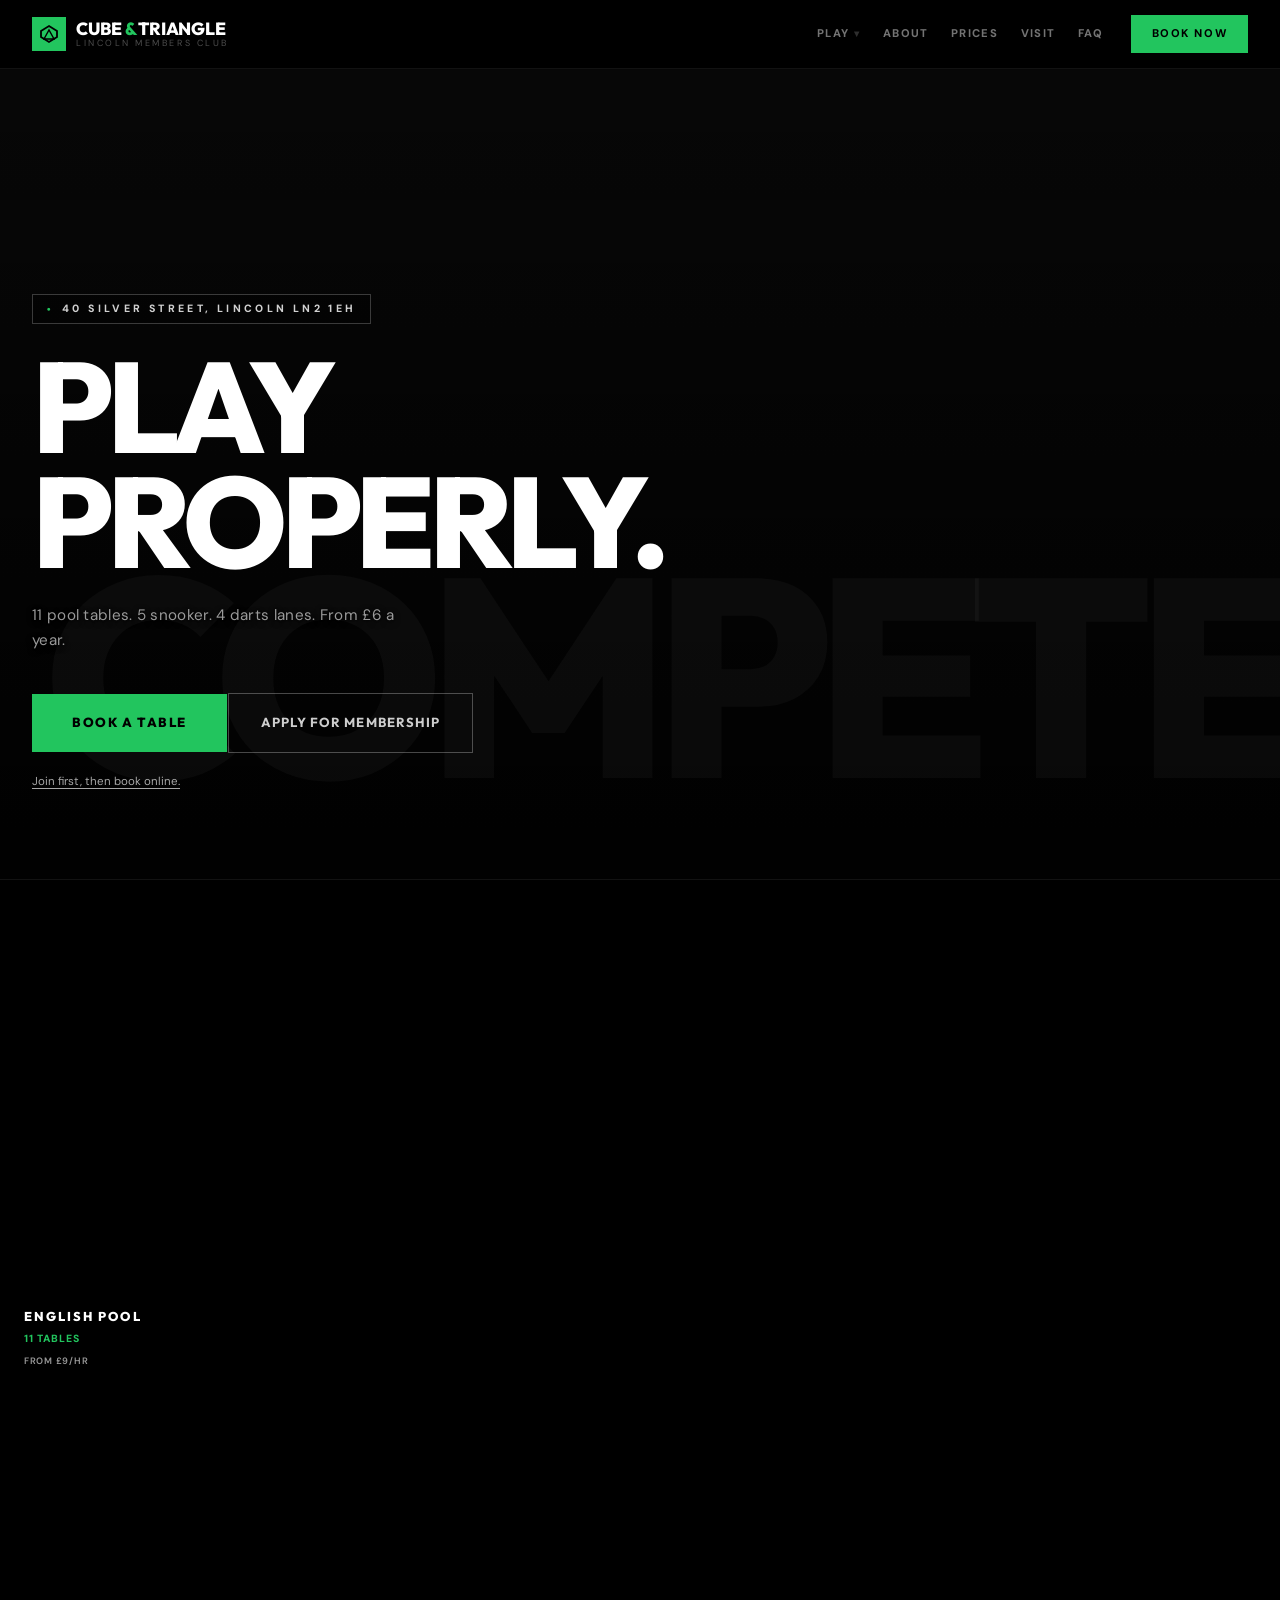
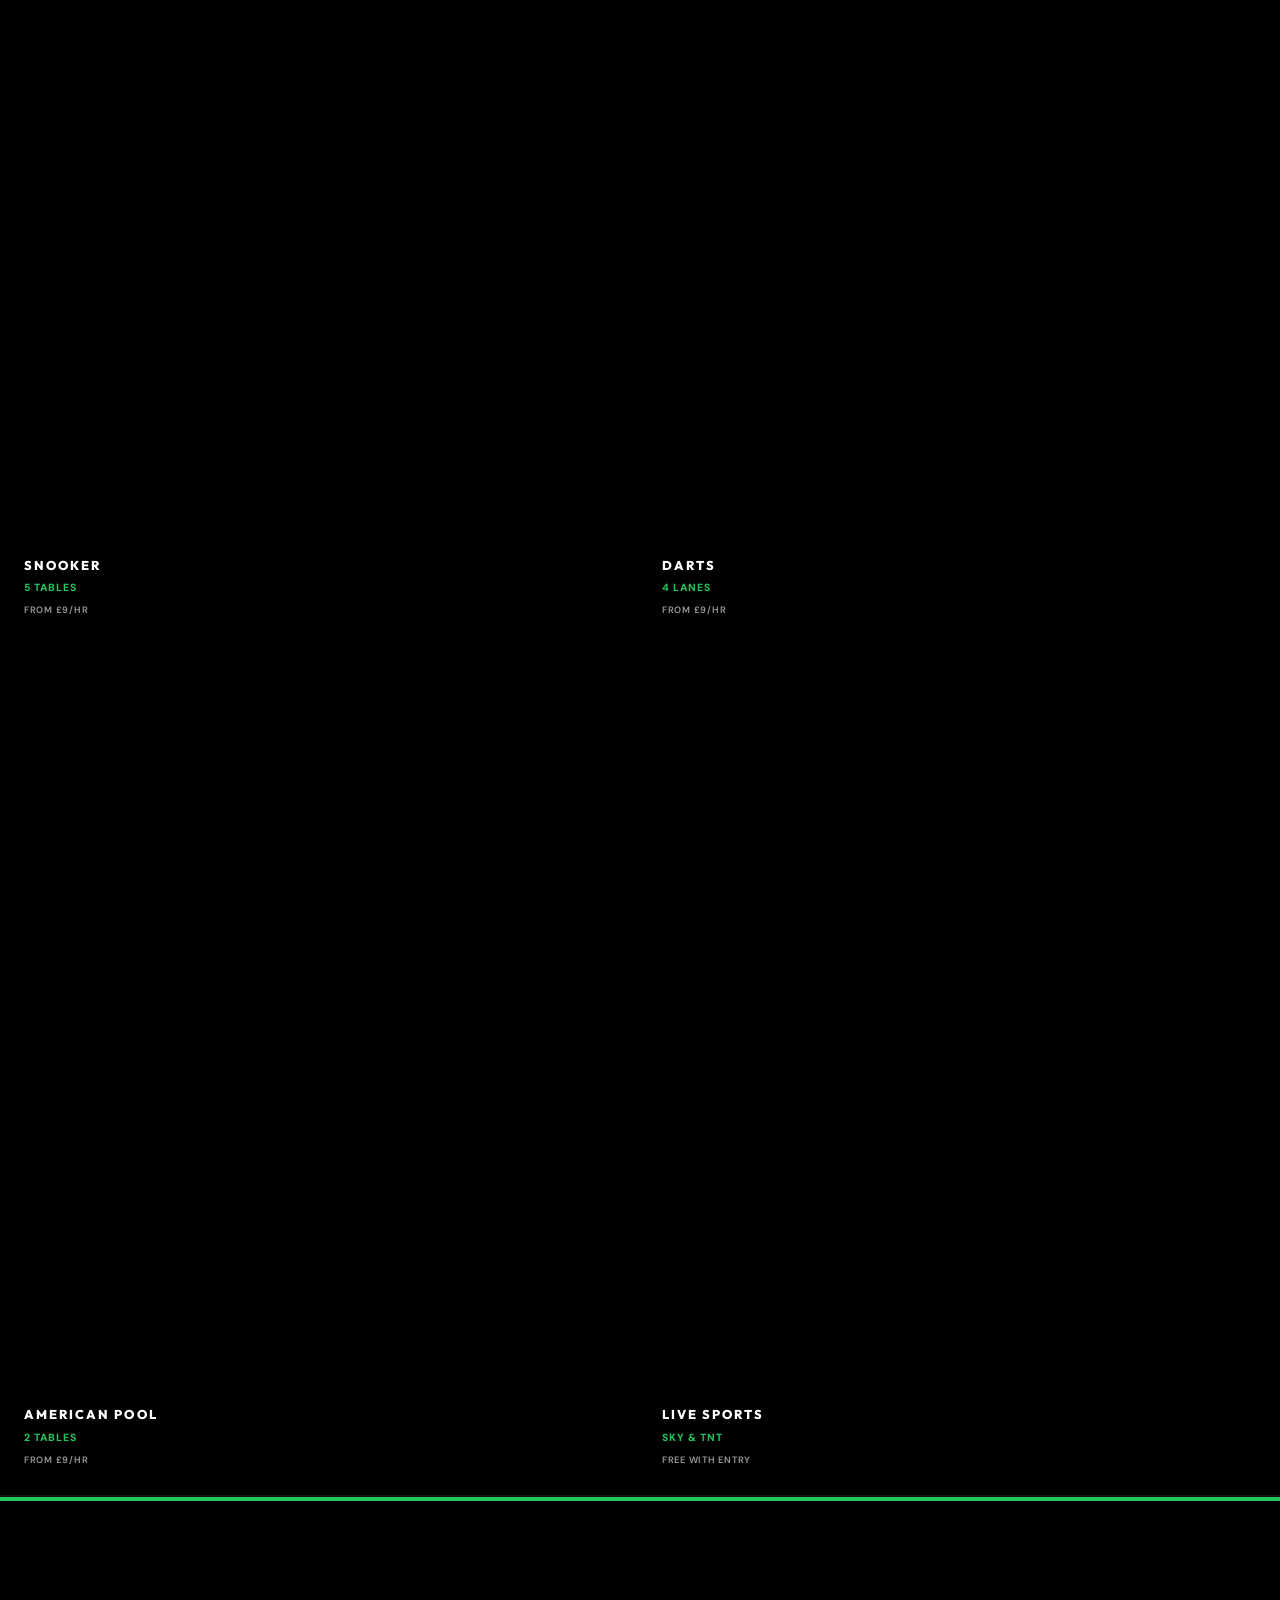
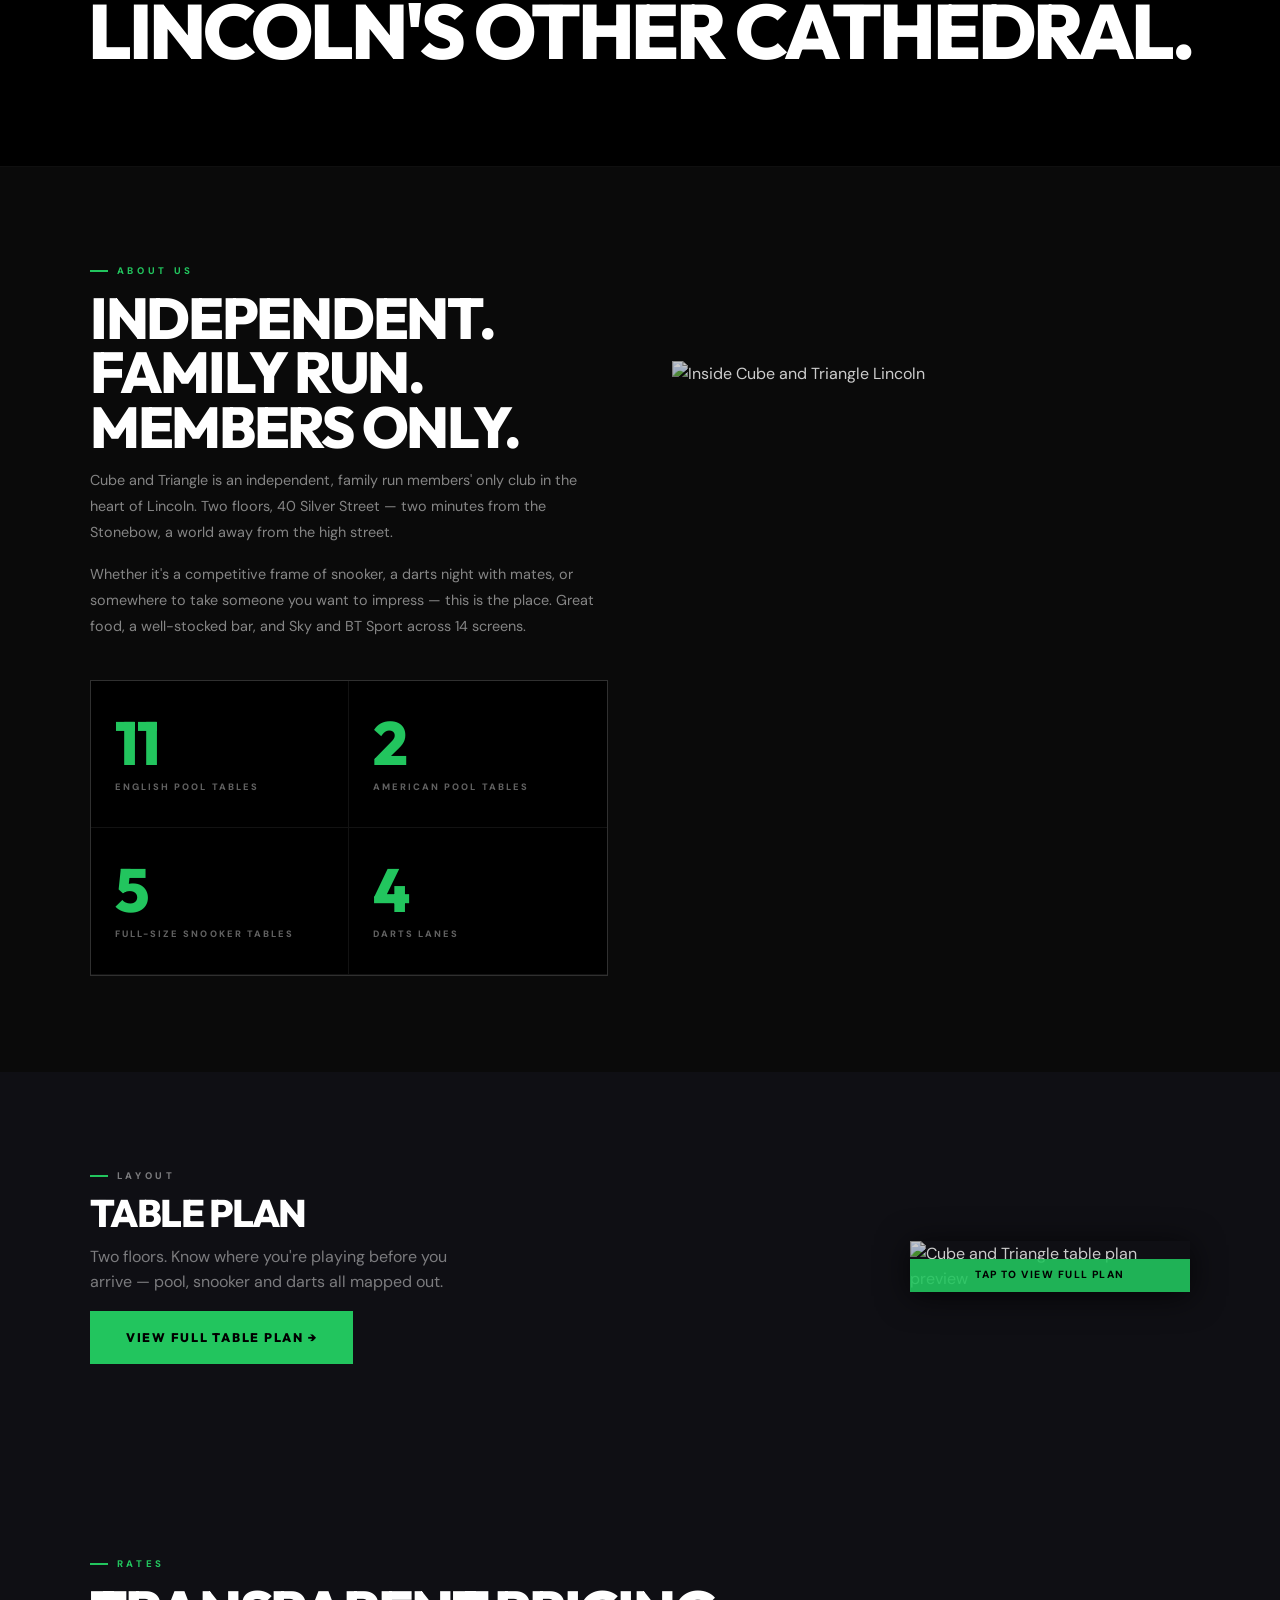
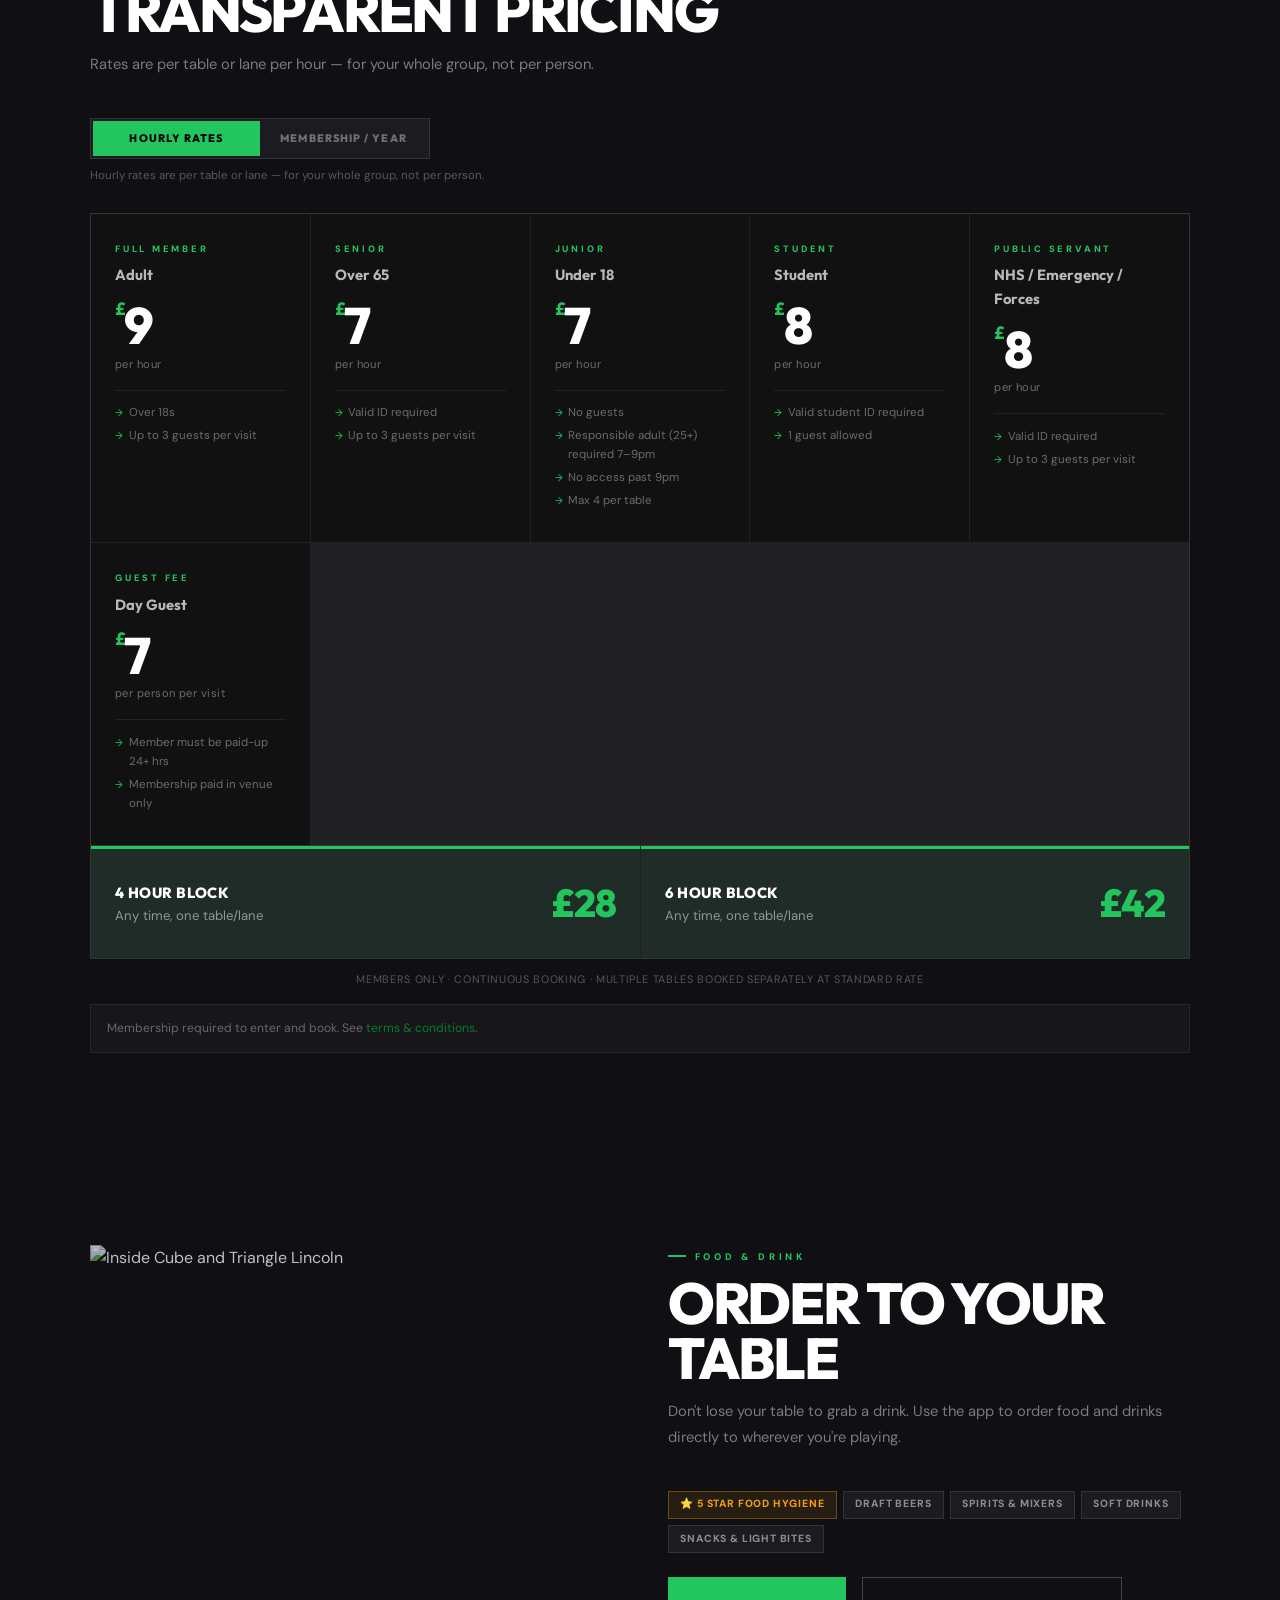
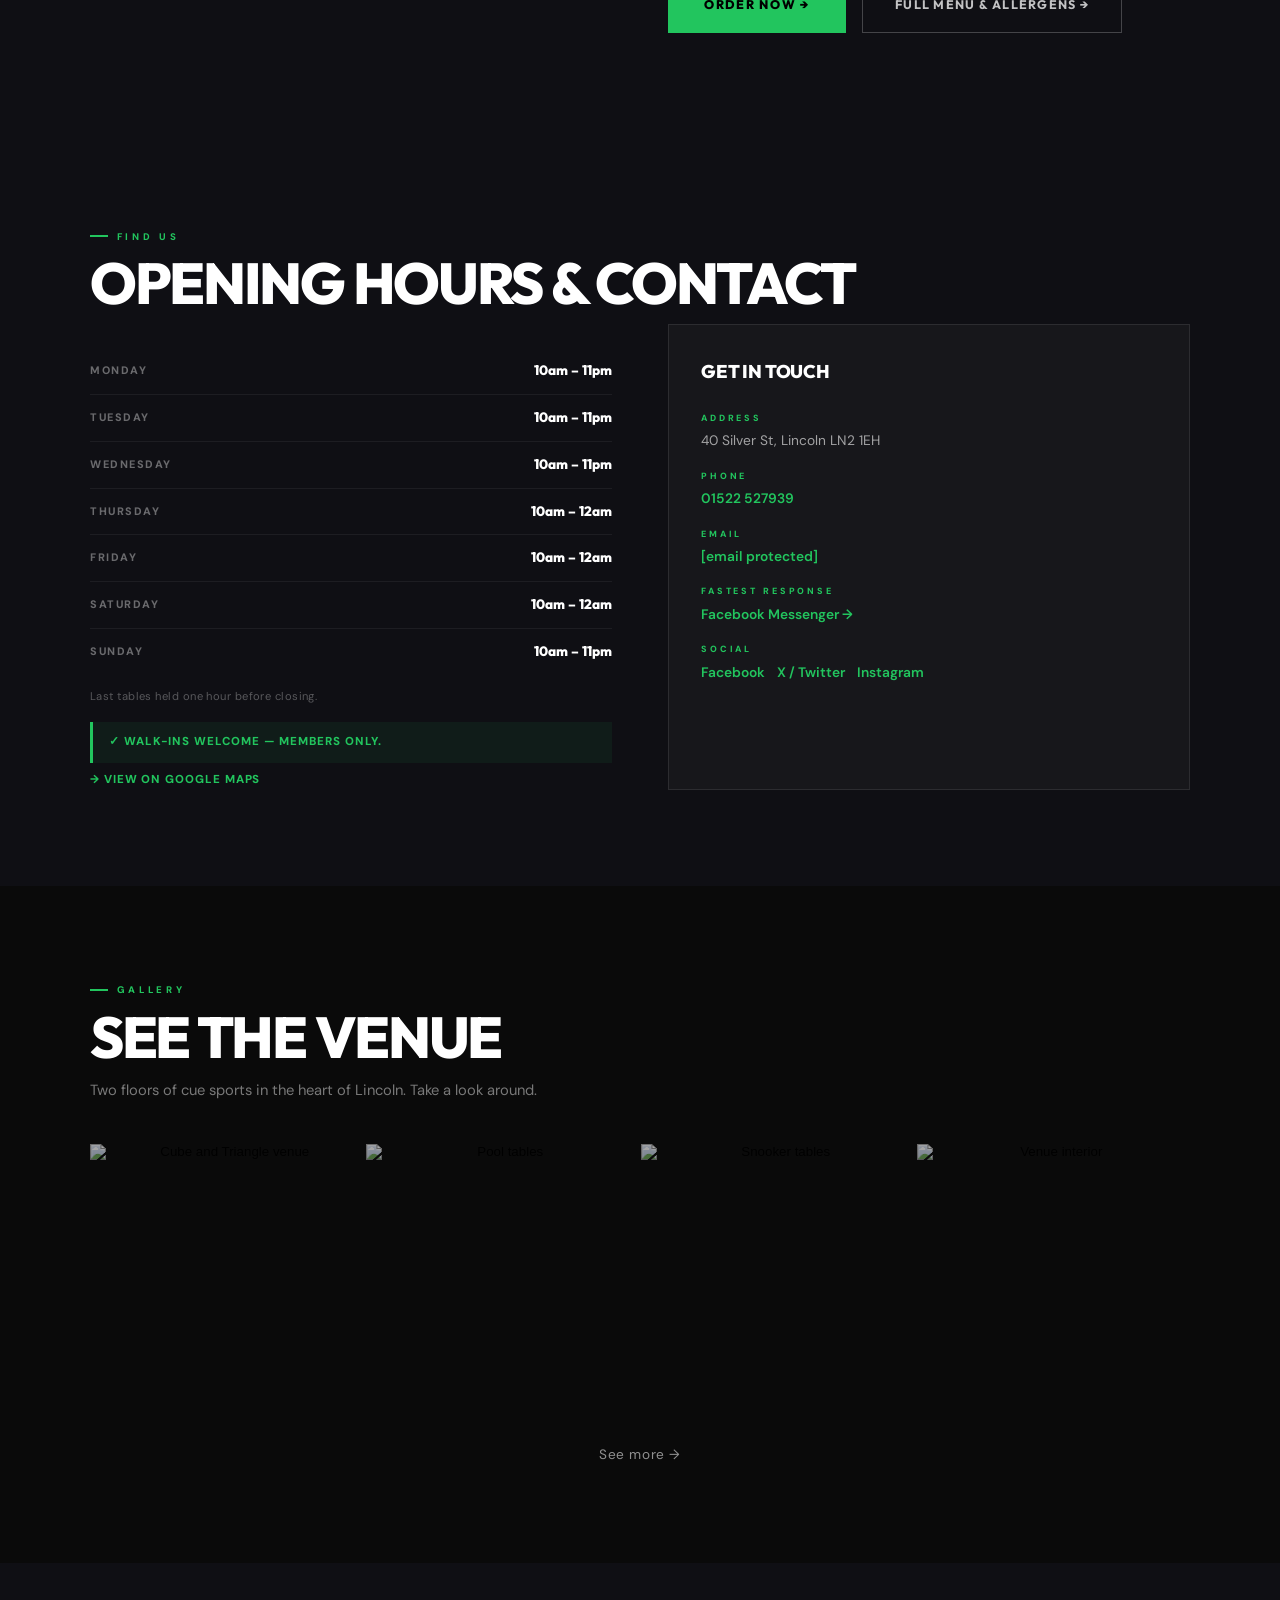
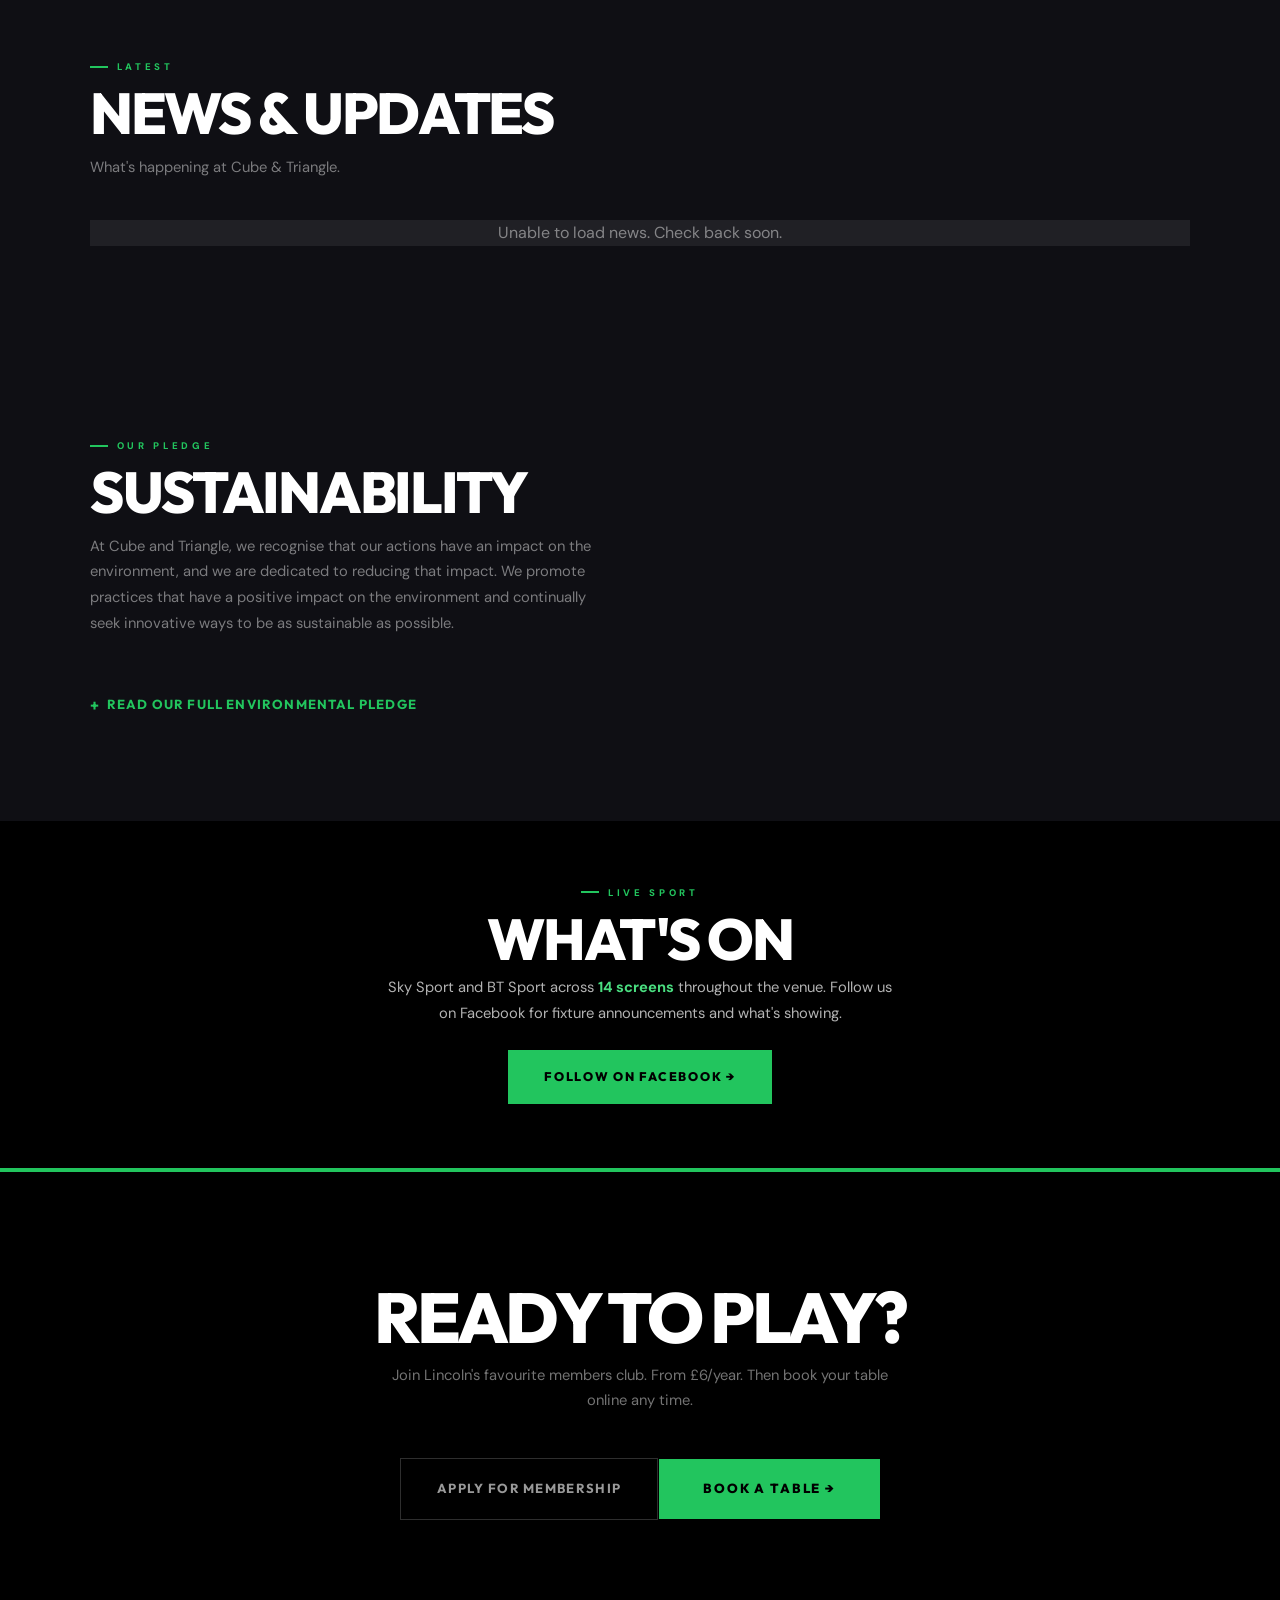
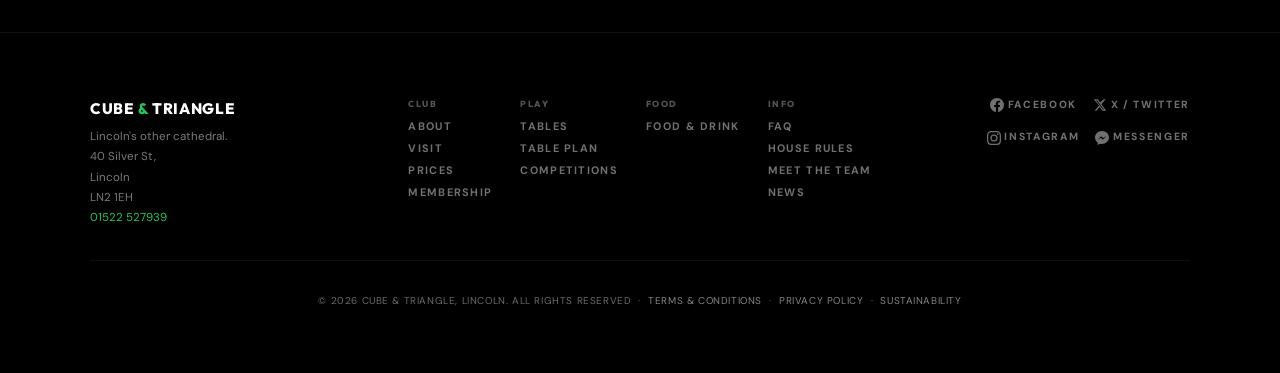
==== commit df35f666: "Homepage: hero sub-headline text-shadow + 4-image gallery strip - Add text-shadow to .hero-sub for r" ====
--- a/index.html
+++ b/index.html
@@ -1,7 +1,7 @@
 <!DOCTYPE html><html lang="en-GB"><head><meta charset="UTF-8"><meta name="viewport" content="width=device-width, initial-scale=1.0"><title>Cube & Triangle | Pool, Snooker & Darts — Lincoln</title><meta name="description" content="Lincoln's members-only pool, snooker and darts club. 11 pool tables, 5 snooker tables, 4 darts lanes. Join from £6/year. 40 Silver St, Lincoln."><link rel="preconnect" href="https://fonts.googleapis.com"><link href="https://fonts.googleapis.com/css2?family=Outfit:wght@400;500;600;700;800&family=DM+Sans:wght@300;400;500&display=swap" rel="stylesheet"><link rel="preload" as="image" href="https://cubeandtriangle.co.uk/site/assets/files/1/cube_triangleimages-dark-57.1000x500.jpg"><link rel="preload" as="image" href="https://cubeandtriangle.co.uk/site/assets/files/1/cube_and_triangle-9909.1000x500.jpg"><link rel="preload" as="image" href="https://cubeandtriangle.co.uk/site/assets/files/1/cube_triangleimages-dark-8.1000x500.jpg"><script type="application/ld+json">{ "@context":"https://schema.org","@type":"SportsActivityLocation", "name":"Cube & Triangle","url":"https://cubeandtriangle.co.uk/", "description":"Lincoln's members-only pool, snooker and darts club.", "telephone":"01522527939","email":"enquiries@cubeandtriangle.co.uk", "address":{"@type":"PostalAddress","streetAddress":"40 Silver Street","addressLocality":"Lincoln","postalCode":"LN2 1EH","addressCountry":"GB"}, "geo":{"@type":"GeoCoordinates","latitude":53.2300066,"longitude":-0.5387381}, "openingHoursSpecification":[ {"@type":"OpeningHoursSpecification","dayOfWeek":["Monday","Tuesday","Wednesday"],"opens":"10:00","closes":"23:00"}, {"@type":"OpeningHoursSpecification","dayOfWeek":["Thursday","Friday","Saturday"],"opens":"10:00","closes":"00:00"}, {"@type":"OpeningHoursSpecification","dayOfWeek":"Sunday","opens":"10:00","closes":"23:00"} ]}</script>
 
   <link rel="stylesheet" href="styles.css">
-</head><body><div id="integrity-v3-0x43542D50" style="display:none;" aria-hidden="true"></div><div id="top" data-ct-build="v1.0.78.77"></div><!-- ─── HEADER ─── --><header id="siteHeader"> <div class="header-inner"> <a href="#top" class="site-logo"> <div class="logo-icon"> <svg width="20" height="20" viewBox="0 0 20 20" fill="none"> <polygon points="10,2 18,7 18,13 10,18 2,13 2,7" fill="none" stroke="white" stroke-width="1.8"/> <polygon points="5,15 10,6 15,15" fill="none" stroke="white" stroke-width="1.4"/> </svg> </div> <div class="logo-words"> <span class="logo-name">Cube <span>&amp;</span> Triangle</span> <span class="logo-tag">Lincoln Members Club</span> </div> </a> <ul class="nav-links" id="navLinks" onclick="var t=event.target.closest('a');if(t){var h=t.getAttribute('href')||'';var nl=document.getElementById('navLinks');var ov=document.getElementById('navOverlay');if(h.startsWith('#')){nl.classList.remove('open','sliding');ov.classList.remove('active');}else{setTimeout(function(){nl.classList.remove('open','sliding');ov.classList.remove('active');},50);}}"> <li class="nav-dropdown"> <a href="#games">Play</a> <div class="dropdown-menu"> <a href="#games">Tables</a> <a href="table-plan.html">Table Plan</a> <a href="food.html">Food &amp; Drink</a> <a href="#gallery">Gallery</a> <a href="#whatson">What's On</a> <div class="dropdown-divider"></div> <a href="competitions.html">Competitions</a> </div> </li> <li><a href="#about">About</a></li> <li><a href="#pricing">Prices</a></li> <li><a href="#visit">Visit</a></li> <li><a href="faq.html">FAQ</a></li> </ul> <div class="nav-actions"> <a href="https://dns.memsec.co.uk/ms7optb/index.php?s=JXbp8Vxd" class="btn-green" target="_blank" rel="noopener">Book Now</a> </div> <button class="hamburger" id="hamburger" aria-label="Open menu"> <span></span><span></span><span></span> </button> </div></header><div class="nav-overlay" id="navOverlay"></div><!-- ─── HERO ─── --><div class="hero" id="heroSection"> <div class="hero-bg hero-bg-1"></div> <div class="hero-bg hero-bg-2"></div> <div class="hero-bg hero-bg-3"></div> <div class="hero-bg hero-bg-4"></div> <div class="hero-bg hero-bg-5"></div> <div class="hero-content"> <p class="hero-eyebrow">40 Silver Street, Lincoln LN2 1EH</p> <h1>Play properly.</h1> <p class="hero-sub">11 pool tables. 5 snooker. 4 darts lanes. From £6 a year.</p> <div class="hero-ctas"> <a href="https://dns.memsec.co.uk/ms7optb/index.php?s=JXbp8Vxd" class="hero-book" target="_blank" rel="noopener">Book a Table</a> <a href="https://dns.memsec.co.uk/ms7omfm/ms7omfm.php?s=JXbp8Vxd" class="hero-join" target="_blank" rel="noopener">Apply for Membership</a> </div> <p class="hero-note"><a href="#membership">Join first, then book online.</a></p> </div></div><!-- ─── GAME TILES ─── --><div class="tiles-section" id="games"> <div class="tiles-grid"> <a class="tile" href="#english-pool-rates" aria-label="English Pool — 11 tables. View pricing."> <div class="tile-bg" style="background-image:url('https://cubeandtriangle.co.uk/site/assets/files/1049/cube_triangleimages-49.300x0.jpg')"></div> <div class="tile-overlay"></div> <div class="tile-accent"></div> <div class="tile-content"> <div class="tile-name">English Pool</div> <div class="tile-count">11 tables</div> <div class="tile-rate">From £9/hr</div> </div> </a> <a class="tile" href="#snooker-rates" aria-label="Snooker — 5 tables. View pricing."> <div class="tile-bg" style="background-image:url('https://cubeandtriangle.co.uk/site/assets/files/1051/cube_and_triangle-9947_2.300x0.jpg')"></div> <div class="tile-overlay"></div> <div class="tile-accent"></div> <div class="tile-content"> <div class="tile-name">Snooker</div> <div class="tile-count">5 tables</div> <div class="tile-rate">From £9/hr</div> </div> </a> <a class="tile" href="#darts-rates" aria-label="Darts — 4 lanes. View pricing."> <div class="tile-bg" style="background-image:url('https://cubeandtriangle.co.uk/site/assets/files/1052/cube_triangleimages-72.300x0.jpg')"></div> <div class="tile-overlay"></div> <div class="tile-accent"></div> <div class="tile-content"> <div class="tile-name">Darts</div> <div class="tile-count">4 lanes</div> <div class="tile-rate">From £9/hr</div> </div> </a> <a class="tile" href="#american-pool-rates" aria-label="American Pool — 2 tables. View pricing."> <div class="tile-bg" style="background-image:url('https://cubeandtriangle.co.uk/site/assets/files/1050/cube_triangleimages-78.300x0.jpg')"></div> <div class="tile-overlay"></div> <div class="tile-accent"></div> <div class="tile-content"> <div class="tile-name">American Pool</div> <div class="tile-count">2 tables</div> <div class="tile-rate">From £9/hr</div> </div> </a> <a class="tile" href="#whatson" aria-label="Live Sports on big screen. See what's on."> <div class="tile-bg" style="background-image:url('https://cubeandtriangle.co.uk/site/assets/files/1053/live_sport.300x0.jpg')"></div> <div class="tile-overlay"></div> <div class="tile-accent"></div> <div class="tile-content"> <div class="tile-name">Live Sports</div> <div class="tile-count">Sky &amp; TNT</div> <div class="tile-rate">Free with entry</div> </div> </a> </div></div><!-- ─── PULL QUOTE ─── --><div class="pull-quote reveal"> <span>Lincoln's other cathedral.</span></div><!-- ─── ABOUT ─── --><section id="about"> <div class="section-inner"> <div class="about-grid reveal"> <div> <p class="section-label">About us</p> <h2>Independent. Family Run. Members Only.</h2> <div class="about-body"> <p>Cube and Triangle is an independent, family run members' only club in the heart of Lincoln. Two floors, 40 Silver Street — two minutes from the Stonebow, a world away from the high street.</p> <p>Whether it's a competitive frame of snooker, a darts night with mates, or somewhere to take someone you want to impress — this is the place. Great food, a well-stocked bar, and Sky and BT Sport across 14 screens.</p> </div> <div class="about-stats"> <div class="about-stat"><div class="about-stat-num">11</div><div class="about-stat-label">English Pool Tables</div></div> <div class="about-stat"><div class="about-stat-num">2</div><div class="about-stat-label">American Pool Tables</div></div> <div class="about-stat"><div class="about-stat-num">5</div><div class="about-stat-label">Full-size Snooker Tables</div></div> <div class="about-stat"><div class="about-stat-num">4</div><div class="about-stat-label">Darts Lanes</div></div> </div> </div> <div class="about-image"> <img src="https://cubeandtriangle.co.uk/site/assets/files/1066/cube_triangle-dark_small_-50.600x600.jpg" srcset="https://cubeandtriangle.co.uk/site/assets/files/1066/cube_triangle-dark_small_-50.1200x1200.jpg 2x" alt="Inside Cube and Triangle Lincoln" loading="lazy"> </div> </div> </div></section><!-- ─── TABLE PLAN TEASER ─── --><section id="tableplan" style="background:var(--surface);"> <div class="section-inner"> <div class="tableplan-thumb-row reveal"> <div class="tableplan-thumb-text"> <p class="section-label">Layout</p> <h2>Table Plan</h2> <p>Two floors. Know where you&apos;re playing before you arrive — pool, snooker and darts all mapped out.</p> <a href="table-plan.html" class="btn-primary" style="margin-top:1rem;display:inline-flex;">View full table plan →</a> </div> <a href="table-plan.html" class="tableplan-thumb-img" aria-label="View full table plan"> <img src="https://cubeandtriangle.co.uk/site/assets/files/1089/cat_table_plan_v6_sep_2025.400x0.jpg" alt="Cube and Triangle table plan preview" loading="lazy"> <span class="tableplan-thumb-overlay">Tap to view full plan</span> </a> </div> </div></section><!-- ─── PRICING ─── --><section id="pricing" style="background:var(--surface);"> <span id="english-pool-rates" aria-hidden="true"></span> <span id="snooker-rates" aria-hidden="true"></span> <span id="darts-rates" aria-hidden="true"></span> <span id="american-pool-rates" aria-hidden="true"></span> <div class="section-inner"> <div class="reveal"> <p class="section-label">Rates</p> <h2>Transparent Pricing</h2> <p class="lead">Rates are per table or lane per hour — for your whole group, not per person.</p> </div> <div class="reveal"> <div class="pricing-tabs"> <button type="button" class="tab-btn active" data-tab="hourly">Hourly Rates</button> <button type="button" class="tab-btn" data-tab="membership">Membership / Year</button> </div> <p class="tab-hint">Hourly rates are per table or lane — for your whole group, not per person.</p> <!-- Hourly --> <div class="pricing-panel active" id="tab-hourly"> <div class="price-card"> <p class="price-tier">Full Member</p> <p class="price-title">Adult</p> <p class="price-amount"><sup>£</sup>9</p> <p class="price-unit">per hour</p> <ul class="price-rules"> <li>Over 18s</li> <li>Up to 3 guests per visit</li> </ul> </div> <div class="price-card"> <p class="price-tier">Senior</p> <p class="price-title">Over 65</p> <p class="price-amount"><sup>£</sup>7</p> <p class="price-unit">per hour</p> <ul class="price-rules"> <li>Valid ID required</li> <li>Up to 3 guests per visit</li> </ul> </div> <div class="price-card"> <p class="price-tier">Junior</p> <p class="price-title">Under 18</p> <p class="price-amount"><sup>£</sup>7</p> <p class="price-unit">per hour</p> <ul class="price-rules"> <li>No guests</li> <li>Responsible adult (25+) required 7–9pm</li> <li>No access past 9pm</li> <li>Max 4 per table</li> </ul> </div> <div class="price-card"> <p class="price-tier">Student</p> <p class="price-title">Student</p> <p class="price-amount"><sup>£</sup>8</p> <p class="price-unit">per hour</p> <ul class="price-rules"> <li>Valid student ID required</li> <li>1 guest allowed</li> </ul> </div> <div class="price-card"> <p class="price-tier">Public Servant</p> <p class="price-title">NHS / Emergency / Forces</p> <p class="price-amount"><sup>£</sup>8</p> <p class="price-unit">per hour</p> <ul class="price-rules"> <li>Valid ID required</li> <li>Up to 3 guests per visit</li> </ul> </div> <div class="price-card"> <p class="price-tier">Guest Fee</p> <p class="price-title">Day Guest</p> <p class="price-amount"><sup>£</sup>7</p> <p class="price-unit">per person per visit</p> <ul class="price-rules"> <li>Member must be paid-up 24+ hrs</li> <li>Membership paid in venue only</li> </ul> </div> </div> <!-- Membership --> <div class="pricing-panel" id="tab-membership"> <div class="price-card"> <p class="price-tier">Full Member</p> <p class="price-title">Adult (18+)</p> <p class="price-amount"><sup>£</sup>9</p> <p class="price-unit">per year</p> <ul class="price-rules"><li>Up to 3 guests per visit</li></ul> </div> <div class="price-card"> <p class="price-tier">Senior</p> <p class="price-title">Over 65</p> <p class="price-amount"><sup>£</sup>6</p> <p class="price-unit">per year</p> <ul class="price-rules"><li>Valid ID required</li><li>Up to 3 guests</li></ul> </div> <div class="price-card"> <p class="price-tier">Junior</p> <p class="price-title">Under 18</p> <p class="price-amount"><sup>£</sup>7</p> <p class="price-unit">per year</p> <ul class="price-rules"><li>No guests</li><li>Limited venue access until 9pm</li><li>Responsible adult (25+) required 7–9pm</li></ul> </div> <div class="price-card"> <p class="price-tier">Student</p> <p class="price-title">Student (18+)</p> <p class="price-amount"><sup>£</sup>6</p> <p class="price-unit">per year</p> <ul class="price-rules"><li>Valid student ID required</li><li>1 guest allowed</li></ul> </div> <div class="price-card"> <p class="price-tier">Public Servant</p> <p class="price-title">NHS / Emergency / Forces</p> <p class="price-amount"><sup>£</sup>6</p> <p class="price-unit">per year</p> <ul class="price-rules"><li>Valid ID required</li><li>Up to 3 guests</li></ul> </div> </div> <div class="offers-band"> <div class="offer-card"> <div class="offer-label"><strong>4 Hour Block</strong>Any time, one table/lane</div> <div class="offer-price">£28</div> </div> <div class="offer-card"> <div class="offer-label"><strong>6 Hour Block</strong>Any time, one table/lane</div> <div class="offer-price">£42</div> </div> </div> <p class="offer-footnote">Members only · Continuous booking · Multiple tables booked separately at standard rate</p> <p class="pricing-note">Membership required to enter and book. See <a href="https://cubeandtriangle.co.uk/terms-conditions/" style="color:var(--green);">terms &amp; conditions</a>.</p> </div> </div></section><!-- ─── FOOD TEASER ─── --><section id="food"> <div class="section-inner"> <div class="food-grid reveal"> <div class="food-image"> <img src="https://cubeandtriangle.co.uk/site/assets/files/1/cube_triangleimages-dark-8.1000x500.jpg" alt="Inside Cube and Triangle Lincoln" loading="lazy"> </div> <div> <p class="section-label">Food &amp; Drink</p> <h2>Order to your table</h2> <p class="lead">Don&apos;t lose your table to grab a drink. Use the app to order food and drinks directly to wherever you&apos;re playing.</p> <div class="food-tags"> <span class="food-tag food-tag-gold">⭐ 5 Star Food Hygiene</span> <span class="food-tag">Draft beers</span> <span class="food-tag">Spirits &amp; mixers</span> <span class="food-tag">Soft drinks</span> <span class="food-tag">Snacks &amp; light bites</span> </div> <div style="display:flex;gap:1rem;flex-wrap:wrap;margin-top:1.5rem;"> <a href="https://dns.memsec.co.uk/ms7oo/index.php?s=JXbp8Vxd" class="btn-primary" target="_blank" rel="noopener">Order now →</a> <a href="food.html" class="btn-secondary">Full menu &amp; allergens →</a> </div> </div> </div> </div></section><!-- ─── VISIT ─── --><section id="visit" style="background:var(--surface);"> <div class="section-inner"> <div class="reveal"> <p class="section-label">Find us</p> <h2>Opening Hours &amp; Contact</h2> </div> <div class="visit-grid reveal"> <div> <table class="hours-table"> <tr><td>Monday</td><td>10am – 11pm</td></tr> <tr><td>Tuesday</td><td>10am – 11pm</td></tr> <tr><td>Wednesday</td><td>10am – 11pm</td></tr> <tr><td>Thursday</td><td>10am – 12am</td></tr> <tr><td>Friday</td><td>10am – 12am</td></tr> <tr><td>Saturday</td><td>10am – 12am</td></tr> <tr><td>Sunday</td><td>10am – 11pm</td></tr> </table> <p class="hours-note">Last tables held one hour before closing.</p> <div class="walk-in-note">✓ Walk-ins welcome — members only.</div> <a href="https://www.google.com/maps/place/Cube+and+Triangle/@53.2301947,-0.5459584,15.54z/data=!4m5!3m4!1s0x48785be1261e6e8f:0xe1863414b6068e8e!8m2!3d53.2300066!4d-0.5387381" class="map-link" target="_blank" rel="noopener"> → View on Google Maps </a> </div> <div class="contact-block"> <h3>Get in Touch</h3> <div class="contact-item"> <span class="contact-label">Address</span> <span class="contact-val">40 Silver St, Lincoln LN2 1EH</span> </div> <div class="contact-item"> <span class="contact-label">Phone</span> <span class="contact-val"><a href="tel:01522527939">01522 527939</a></span> </div> <div class="contact-item"> <span class="contact-label">Email</span> <span class="contact-val"><a href="/cdn-cgi/l/email-protection#a6c3c8d7d3cfd4cfc3d5e6c5d3c4c3c7c8c2d2d4cfc7c8c1cac388c5c988d3cd"><span class="__cf_email__" data-cfemail="bfdad1cecad6cdd6daccffdccadddaded1dbcbcdd6ded1d8d3da91dcd091cad4">[email&#160;protected]</span></a></span> </div> <div class="contact-item"> <span class="contact-label">Fastest Response</span> <span class="contact-val"><a href="https://msng.link/o/?cubeandtriangle=fm" target="_blank" rel="noopener">Facebook Messenger →</a></span> </div> <div class="contact-item"> <span class="contact-label">Social</span> <span class="contact-val" style="display:flex;gap:0.75rem;flex-wrap:wrap;"> <a href="https://www.facebook.com/cubeandtriangle" target="_blank" rel="noopener">Facebook</a> <a href="https://twitter.com/cubeandtriangle" target="_blank" rel="noopener">X / Twitter</a> <a href="http://instagram.com/cubeandtriangle/" target="_blank" rel="noopener">Instagram</a> </span> </div> </div> </div> </div></section><!-- ─── GALLERY ─── --><section id="gallery"> <div class="section-inner"> <div class="reveal"> <p class="section-label">Gallery</p> <h2>See the Venue</h2> <p class="lead">Two floors of cue sports in the heart of Lincoln. Take a look around.</p> </div> <div class="gallery-grid reveal" id="galleryGrid"> <button class="gallery-item" data-idx="0" aria-label="View photo: Cube and Triangle venue" type="button"><img src="https://cubeandtriangle.co.uk/site/assets/files/1060/cube_triangle-dark_small_-50.400x400.jpg" alt="Cube and Triangle venue" loading="lazy"><div class="gallery-overlay"></div></button> <button class="gallery-item" data-idx="1" aria-label="View photo: Pool tables" type="button"><img src="https://cubeandtriangle.co.uk/site/assets/files/1060/cube_triangle-dark_small_-3.400x400.jpg" alt="Pool tables" loading="lazy"><div class="gallery-overlay"></div></button> <button class="gallery-item" data-idx="2" aria-label="View photo: Snooker tables" type="button"><img src="https://cubeandtriangle.co.uk/site/assets/files/1060/cube_triangle-dark_small_-4.400x400.jpg" alt="Snooker tables" loading="lazy"><div class="gallery-overlay"></div></button> <button class="gallery-item" data-idx="3" aria-label="View photo: Venue interior" type="button"><img src="https://cubeandtriangle.co.uk/site/assets/files/1060/cube_triangle-dark_small_-13.400x400.jpg" alt="Venue interior" loading="lazy"><div class="gallery-overlay"></div></button> <button class="gallery-item" data-idx="4" aria-label="View photo: Venue interior" type="button"><img src="https://cubeandtriangle.co.uk/site/assets/files/1060/cube_triangle-dark_small_-14.400x400.jpg" alt="Venue interior" loading="lazy"><div class="gallery-overlay"></div></button> <button class="gallery-item" data-idx="5" aria-label="View photo: Pool table" type="button"><img src="https://cubeandtriangle.co.uk/site/assets/files/1060/cube_triangle-dark_small_-16.400x400.jpg" alt="Pool table" loading="lazy"><div class="gallery-overlay"></div></button> <button class="gallery-item" data-idx="6" aria-label="View photo: Snooker" type="button"><img src="https://cubeandtriangle.co.uk/site/assets/files/1060/cube_triangle-dark_small_-17.400x400.jpg" alt="Snooker" loading="lazy"><div class="gallery-overlay"></div></button> <button class="gallery-item" data-idx="7" aria-label="View photo: Venue" type="button"><img src="https://cubeandtriangle.co.uk/site/assets/files/1060/cube_triangle-dark_small_-18.400x400.jpg" alt="Venue" loading="lazy"><div class="gallery-overlay"></div></button> <button class="gallery-item" data-idx="8" aria-label="View photo: Darts" type="button"><img src="https://cubeandtriangle.co.uk/site/assets/files/1060/cube_triangle-dark_small_-19.400x400.jpg" alt="Darts" loading="lazy"><div class="gallery-overlay"></div></button> <button class="gallery-item" data-idx="9" aria-label="View photo: Venue" type="button"><img src="https://cubeandtriangle.co.uk/site/assets/files/1060/cube_triangle-dark_small_-20.400x400.jpg" alt="Venue" loading="lazy"><div class="gallery-overlay"></div></button> <button class="gallery-item" data-idx="10" aria-label="View photo: Bar area" type="button"><img src="https://cubeandtriangle.co.uk/site/assets/files/1060/cube_triangle-dark_small_-21.400x400.jpg" alt="Bar area" loading="lazy"><div class="gallery-overlay"></div></button> <button class="gallery-item" data-idx="11" aria-label="View photo: Venue" type="button"><img src="https://cubeandtriangle.co.uk/site/assets/files/1060/cube_triangle-dark_small_-27.400x400.jpg" alt="Venue" loading="lazy"><div class="gallery-overlay"></div></button> <button class="gallery-item" data-idx="12" aria-label="View photo: Venue" type="button"><img src="https://cubeandtriangle.co.uk/site/assets/files/1060/cube_triangle-dark_small_-28.400x400.jpg" alt="Venue" loading="lazy"><div class="gallery-overlay"></div></button> <button class="gallery-item" data-idx="13" aria-label="View photo: Venue interior" type="button"><img src="https://cubeandtriangle.co.uk/site/assets/files/1060/cube_triangle-dark_small_-31.400x400.jpg" alt="Venue interior" loading="lazy"><div class="gallery-overlay"></div></button> <button class="gallery-item" data-idx="14" aria-label="View photo: Venue" type="button"><img src="https://cubeandtriangle.co.uk/site/assets/files/1060/cube_triangle-dark_small_-55.400x400.jpg" alt="Venue" loading="lazy"><div class="gallery-overlay"></div></button> <button class="gallery-item" data-idx="15" aria-label="View photo: Venue" type="button"><img src="https://cubeandtriangle.co.uk/site/assets/files/1060/cube_triangle-dark_small_-67.400x400.jpg" alt="Venue" loading="lazy"><div class="gallery-overlay"></div></button> <button class="gallery-item" data-idx="16" aria-label="View photo: Venue" type="button"><img src="https://cubeandtriangle.co.uk/site/assets/files/1060/cube_triangle-dark_small_-70.400x400.jpg" alt="Venue" loading="lazy"><div class="gallery-overlay"></div></button> <button class="gallery-item" data-idx="17" aria-label="View photo: Venue" type="button"><img src="https://cubeandtriangle.co.uk/site/assets/files/1060/cube_triangle-dark_small_-77.400x400.jpg" alt="Venue" loading="lazy"><div class="gallery-overlay"></div></button> <button class="gallery-item" data-idx="18" aria-label="View photo: Venue" type="button"><img src="https://cubeandtriangle.co.uk/site/assets/files/1060/20230803_090613.400x400.jpg" alt="Venue" loading="lazy"><div class="gallery-overlay"></div></button> <button class="gallery-item" data-idx="19" aria-label="View photo: Venue interior" type="button"><img src="https://cubeandtriangle.co.uk/site/assets/files/1060/20230630_181109.400x400.jpg" alt="Venue interior" loading="lazy"><div class="gallery-overlay"></div></button> </div> </div></section><!-- Lightbox --><div class="lightbox" id="lightbox" role="dialog" aria-modal="true"> <button class="lightbox-close" id="lbClose">×</button> <button class="lightbox-prev" id="lbPrev" aria-label="Previous photo">‹</button> <img class="lightbox-img" id="lbImg" src="" alt=""> <button class="lightbox-next" id="lbNext" aria-label="Next photo">›</button> <div class="lightbox-count" id="lbCount"></div></div><!-- ─── NEWS ─── --><section id="news" style="background:var(--surface);"> <div class="section-inner"> <div class="reveal"> <p class="section-label">Latest</p> <h2>News &amp; Updates</h2> <p class="lead">What's happening at Cube &amp; Triangle.</p> </div> <div class="news-grid reveal" id="newsGrid"> <!-- Populated from news.json --> </div> </div></section><!-- ─── SUSTAINABILITY ─── --><section id="sustainability"> <div class="section-inner"> <div class="reveal"> <p class="section-label">Our Pledge</p> <h2>Sustainability</h2> <div class="sustain-intro"> <p class="lead" style="margin-bottom:0;">At Cube and Triangle, we recognise that our actions have an impact on the environment, and we are dedicated to reducing that impact. We promote practices that have a positive impact on the environment and continually seek innovative ways to be as sustainable as possible.</p> </div> </div> <details class="sustain-details"><summary class="sustain-summary">Read our full environmental pledge</summary><div class="sustain-grid"> <div class="sustain-card"> <div class="sustain-num">1</div> <h4>Reduce Waste</h4> <p>We minimise waste through recycling. Our waste handlers are <strong>zero landfill</strong>. We no longer serve food with any single-use plastic. We only stock <strong>Teapigs Tea</strong> as the tea bag is compostable. Salad food waste is limited — the guinea pigs at home happily consume unused salad. Vinegar sachets are available on request only. Tap water is available on request. Our bottled water comes in <strong>100% rPET packaging</strong>.</p> </div> <div class="sustain-card"> <div class="sustain-num">2</div> <h4>Source Locally</h4> <p>We prioritise sourcing ingredients from <strong>local, sustainable, and ethical suppliers</strong> wherever possible. This supports our community and reduces our carbon footprint. Many of our drinks are <strong>distilled and bottled in the UK</strong>, reducing their air-miles.</p> </div> <div class="sustain-card"> <div class="sustain-num">3</div> <h4>Climate-Friendly Drinks</h4> <p>Some of our drinks actively protect the environment. <strong>Hawksbill Rum</strong> donates proceeds to protect the Hawksbill Turtle. <strong>Molson Coors Coastal Wine</strong> is in partnership with Plastic Oceans Org. <strong>Sapling Vodka</strong> plants a tree with every bottle sale. We plan to stock <strong>Toti Dark Rum</strong>, which gives proceeds to marine projects.</p> </div> <div class="sustain-card"> <div class="sustain-num">4</div> <h4>Fair-Trade Products</h4> <p><strong>Stokes Coffee</strong> is Fair-Trade and aligned with the Rainforest Alliance. Fair coffee liqueur is made from Fair-Trade coffee beans. We also stock <strong>fair-trade sugar</strong>.</p> </div> <div class="sustain-card"> <div class="sustain-num">5</div> <h4>Plant-Based Options</h4> <p>We offer a variety of <strong>plant-based menu options</strong>. We do not serve seafood due to its environmental impact on the ocean. We <strong>only serve oat milk</strong>. Many of our drinks are vegan and our creamy liqueurs are all plant-based.</p> </div> <div class="sustain-card"> <div class="sustain-num">6</div> <h4>Conserve Water &amp; Energy</h4> <p>We reduce consumption through efficient equipment including our new glasswasher and <strong>LED lighting</strong>. We use an app to ensure equipment is only on when necessary. Taps in the toilets automatically turn off. Our <strong>energy supply is 100% renewable</strong>.</p> </div></div></details> </div></section><!-- ─── WHAT'S ON ─── --><section id="whatson" style="padding:4rem 2rem; background:var(--text); text-align:center;"> <div class="section-inner" style="text-align:center;"> <p class="section-label" style="justify-content:center;">Live Sport</p> <h2 style="color:#fff; margin-bottom:0.5rem;">What's On</h2> <p class="lead" style="color:rgba(255,255,255,0.7); margin:0 auto 1.5rem;">Sky Sport and BT Sport across <strong style="color:#4ade80;">14 screens</strong> throughout the venue. Follow us on Facebook for fixture announcements and what's showing.</p> <a href="https://www.facebook.com/cubeandtriangle" class="btn-primary" style="display:inline-flex; margin:0 auto;" target="_blank" rel="noopener">Follow on Facebook →</a> </div></section><!-- ─── FINAL CTA ─── --><section id="cta-band"> <div class="section-inner"> <h2>Ready to Play?</h2> <p class="lead">Join Lincoln's favourite members club. From £6/year. Then book your table online any time.</p> <div class="cta-band-buttons"> <a href="https://dns.memsec.co.uk/ms7omfm/ms7omfm.php?s=JXbp8Vxd" class="cta-band-join" target="_blank" rel="noopener">Apply for Membership</a> <a href="https://dns.memsec.co.uk/ms7optb/index.php?s=JXbp8Vxd" class="cta-band-book" target="_blank" rel="noopener">Book a Table →</a> </div> </div></section><!-- ─── FOOTER ─── --><footer> <div class="footer-inner"> <div> <div class="footer-logo-name">Cube <span>&amp;</span> Triangle</div> <p class="footer-tagline">Lincoln's other cathedral.<br>40 Silver St,<br>Lincoln<br>LN2 1EH<br><a href="tel:01522527939">01522 527939</a></p> </div> <nav class="footer-nav" aria-label="Footer navigation"> <div class="footer-nav-group"><p class="footer-nav-label">Club</p> <a href="#about">About</a> <a href="#visit">Visit</a> <a href="#pricing">Prices</a> <a href="#pricing">Membership</a></div> <div class="footer-nav-group"><p class="footer-nav-label">Play</p> <a href="#games">Tables</a> <a href="table-plan.html">Table Plan</a> <a href="competitions.html">Competitions</a></div> <div class="footer-nav-group"><p class="footer-nav-label">Food</p> <a href="food.html">Food &amp; Drink</a></div> <div class="footer-nav-group"><p class="footer-nav-label">Info</p> <a href="faq.html">FAQ</a> <a href="rules.html">House Rules</a> <a href="team.html">Meet the Team</a> <a href="#news">News</a></div> </nav> <div> <div class="footer-social"> <a href="https://www.facebook.com/cubeandtriangle" target="_blank" rel="noopener"><svg width="14" height="14" viewBox="0 0 24 24" fill="currentColor" aria-hidden="true" style="vertical-align:middle;"><path d="M24 12.073C24 5.404 18.627 0 12 0S0 5.404 0 12.073C0 18.1 4.388 23.094 10.125 24v-8.437H7.078v-3.49h3.047V9.41c0-3.025 1.792-4.697 4.533-4.697 1.312 0 2.686.236 2.686.236v2.97h-1.513c-1.491 0-1.956.93-1.956 1.886v2.267h3.328l-.532 3.49h-2.796V24C19.612 23.094 24 18.1 24 12.073z"/></svg>Facebook</a> <a href="https://twitter.com/cubeandtriangle" target="_blank" rel="noopener"><svg width="14" height="14" viewBox="0 0 24 24" fill="currentColor" aria-hidden="true" style="vertical-align:middle;"><path d="M18.244 2.25h3.308l-7.227 8.26 8.502 11.24H16.17l-4.714-6.231-5.401 6.231H2.747l7.73-8.835L1.254 2.25H8.08l4.259 5.63 5.905-5.63zm-1.161 17.52h1.833L7.084 4.126H5.117z"/></svg>X / Twitter</a> <a href="http://instagram.com/cubeandtriangle/" target="_blank" rel="noopener"><svg width="14" height="14" viewBox="0 0 24 24" fill="currentColor" aria-hidden="true" style="vertical-align:middle;"><path d="M12 2.163c3.204 0 3.584.012 4.85.07 3.252.148 4.771 1.691 4.919 4.919.058 1.265.069 1.645.069 4.849 0 3.205-.012 3.584-.069 4.849-.149 3.225-1.664 4.771-4.919 4.919-1.266.058-1.644.07-4.85.07-3.204 0-3.584-.012-4.849-.07-3.26-.149-4.771-1.699-4.919-4.92-.058-1.265-.07-1.644-.07-4.849 0-3.204.013-3.583.07-4.849.149-3.227 1.664-4.771 4.919-4.919 1.266-.057 1.645-.069 4.849-.069zM12 0C8.741 0 8.333.014 7.053.072 2.695.272.273 2.69.073 7.052.014 8.333 0 8.741 0 12c0 3.259.014 3.668.072 4.948.2 4.358 2.618 6.78 6.98 6.98C8.333 23.986 8.741 24 12 24c3.259 0 3.668-.014 4.948-.072 4.354-.2 6.782-2.618 6.979-6.98.059-1.28.073-1.689.073-4.948 0-3.259-.014-3.667-.072-4.947-.196-4.354-2.617-6.78-6.979-6.98C15.668.014 15.259 0 12 0zm0 5.838a6.162 6.162 0 100 12.324 6.162 6.162 0 000-12.324zM12 16a4 4 0 110-8 4 4 0 010 8zm6.406-11.845a1.44 1.44 0 100 2.881 1.44 1.44 0 000-2.881z"/></svg>Instagram</a> <a href="https://msng.link/o/?cubeandtriangle=fm" target="_blank" rel="noopener"><svg width="14" height="14" viewBox="0 0 24 24" fill="currentColor" aria-hidden="true" style="vertical-align:middle;"><path d="M12 0C5.373 0 0 4.975 0 11.111c0 3.497 1.745 6.616 4.472 8.652V24l4.086-2.242c1.09.301 2.246.464 3.442.464 6.627 0 12-4.974 12-11.111C24 4.975 18.627 0 12 0zm1.193 14.963l-3.056-3.259-5.963 3.259L10.47 8.89l3.13 3.259 5.89-3.259-6.297 6.073z"/></svg>Messenger</a> </div> </div> <p class="footer-copy">© 2026 Cube &amp; Triangle, Lincoln. All Rights Reserved &nbsp;·&nbsp; <a href="https://cubeandtriangle.co.uk/terms-conditions/">Terms &amp; Conditions</a> &nbsp;·&nbsp; <a href="https://cubeandtriangle.co.uk/privacy/">Privacy Policy</a> &nbsp;·&nbsp; <a href="#sustainability">Sustainability</a> </p> </div></footer><!-- ─── STICKY MOBILE ─── --><div class="sticky-mobile"> <a href="https://dns.memsec.co.uk/ms7omfm/ms7omfm.php?s=JXbp8Vxd" class="sm-join" target="_blank" rel="noopener">Join — from £6</a> <a href="https://dns.memsec.co.uk/ms7optb/index.php?s=JXbp8Vxd" class="sm-book" target="_blank" rel="noopener">Book a Table</a></div><button id="backToTop" aria-label="Back to top">↑</button><script src="menu.js"></script><script data-cfasync="false" src="/cdn-cgi/scripts/5c5dd728/cloudflare-static/email-decode.min.js"></script><script>
+</head><body><div id="integrity-v3-0x43542D50" style="display:none;" aria-hidden="true"></div><div id="top" data-ct-build="v1.0.78.77"></div><!-- ─── HEADER ─── --><header id="siteHeader"> <div class="header-inner"> <a href="#top" class="site-logo"> <div class="logo-icon"> <svg width="20" height="20" viewBox="0 0 20 20" fill="none"> <polygon points="10,2 18,7 18,13 10,18 2,13 2,7" fill="none" stroke="white" stroke-width="1.8"/> <polygon points="5,15 10,6 15,15" fill="none" stroke="white" stroke-width="1.4"/> </svg> </div> <div class="logo-words"> <span class="logo-name">Cube <span>&amp;</span> Triangle</span> <span class="logo-tag">Lincoln Members Club</span> </div> </a> <ul class="nav-links" id="navLinks" onclick="var t=event.target.closest('a');if(t){var h=t.getAttribute('href')||'';var nl=document.getElementById('navLinks');var ov=document.getElementById('navOverlay');if(h.startsWith('#')){nl.classList.remove('open','sliding');ov.classList.remove('active');}else{setTimeout(function(){nl.classList.remove('open','sliding');ov.classList.remove('active');},50);}}"> <li class="nav-dropdown"> <a href="#games">Play</a> <div class="dropdown-menu"> <a href="#games">Tables</a> <a href="table-plan.html">Table Plan</a> <a href="food.html">Food &amp; Drink</a> <a href="#gallery">Gallery</a> <a href="#whatson">What's On</a> <div class="dropdown-divider"></div> <a href="competitions.html">Competitions</a> </div> </li> <li><a href="#about">About</a></li> <li><a href="#pricing">Prices</a></li> <li><a href="#visit">Visit</a></li> <li><a href="faq.html">FAQ</a></li> </ul> <div class="nav-actions"> <a href="https://dns.memsec.co.uk/ms7optb/index.php?s=JXbp8Vxd" class="btn-green" target="_blank" rel="noopener">Book Now</a> </div> <button class="hamburger" id="hamburger" aria-label="Open menu"> <span></span><span></span><span></span> </button> </div></header><div class="nav-overlay" id="navOverlay"></div><!-- ─── HERO ─── --><div class="hero" id="heroSection"> <div class="hero-bg hero-bg-1"></div> <div class="hero-bg hero-bg-2"></div> <div class="hero-bg hero-bg-3"></div> <div class="hero-bg hero-bg-4"></div> <div class="hero-bg hero-bg-5"></div> <div class="hero-content"> <p class="hero-eyebrow">40 Silver Street, Lincoln LN2 1EH</p> <h1>Play properly.</h1> <p class="hero-sub">11 pool tables. 5 snooker. 4 darts lanes. From £6 a year.</p> <div class="hero-ctas"> <a href="https://dns.memsec.co.uk/ms7optb/index.php?s=JXbp8Vxd" class="hero-book" target="_blank" rel="noopener">Book a Table</a> <a href="https://dns.memsec.co.uk/ms7omfm/ms7omfm.php?s=JXbp8Vxd" class="hero-join" target="_blank" rel="noopener">Apply for Membership</a> </div> <p class="hero-note"><a href="#membership">Join first, then book online.</a></p> </div></div><!-- ─── GAME TILES ─── --><div class="tiles-section" id="games"> <div class="tiles-grid"> <a class="tile" href="#english-pool-rates" aria-label="English Pool — 11 tables. View pricing."> <div class="tile-bg" style="background-image:url('https://cubeandtriangle.co.uk/site/assets/files/1049/cube_triangleimages-49.300x0.jpg')"></div> <div class="tile-overlay"></div> <div class="tile-accent"></div> <div class="tile-content"> <div class="tile-name">English Pool</div> <div class="tile-count">11 tables</div> <div class="tile-rate">From £9/hr</div> </div> </a> <a class="tile" href="#snooker-rates" aria-label="Snooker — 5 tables. View pricing."> <div class="tile-bg" style="background-image:url('https://cubeandtriangle.co.uk/site/assets/files/1051/cube_and_triangle-9947_2.300x0.jpg')"></div> <div class="tile-overlay"></div> <div class="tile-accent"></div> <div class="tile-content"> <div class="tile-name">Snooker</div> <div class="tile-count">5 tables</div> <div class="tile-rate">From £9/hr</div> </div> </a> <a class="tile" href="#darts-rates" aria-label="Darts — 4 lanes. View pricing."> <div class="tile-bg" style="background-image:url('https://cubeandtriangle.co.uk/site/assets/files/1052/cube_triangleimages-72.300x0.jpg')"></div> <div class="tile-overlay"></div> <div class="tile-accent"></div> <div class="tile-content"> <div class="tile-name">Darts</div> <div class="tile-count">4 lanes</div> <div class="tile-rate">From £9/hr</div> </div> </a> <a class="tile" href="#american-pool-rates" aria-label="American Pool — 2 tables. View pricing."> <div class="tile-bg" style="background-image:url('https://cubeandtriangle.co.uk/site/assets/files/1050/cube_triangleimages-78.300x0.jpg')"></div> <div class="tile-overlay"></div> <div class="tile-accent"></div> <div class="tile-content"> <div class="tile-name">American Pool</div> <div class="tile-count">2 tables</div> <div class="tile-rate">From £9/hr</div> </div> </a> <a class="tile" href="#whatson" aria-label="Live Sports on big screen. See what's on."> <div class="tile-bg" style="background-image:url('https://cubeandtriangle.co.uk/site/assets/files/1053/live_sport.300x0.jpg')"></div> <div class="tile-overlay"></div> <div class="tile-accent"></div> <div class="tile-content"> <div class="tile-name">Live Sports</div> <div class="tile-count">Sky &amp; TNT</div> <div class="tile-rate">Free with entry</div> </div> </a> </div></div><!-- ─── PULL QUOTE ─── --><div class="pull-quote reveal"> <span>Lincoln's other cathedral.</span></div><!-- ─── ABOUT ─── --><section id="about"> <div class="section-inner"> <div class="about-grid reveal"> <div> <p class="section-label">About us</p> <h2>Independent. Family Run. Members Only.</h2> <div class="about-body"> <p>Cube and Triangle is an independent, family run members' only club in the heart of Lincoln. Two floors, 40 Silver Street — two minutes from the Stonebow, a world away from the high street.</p> <p>Whether it's a competitive frame of snooker, a darts night with mates, or somewhere to take someone you want to impress — this is the place. Great food, a well-stocked bar, and Sky and BT Sport across 14 screens.</p> </div> <div class="about-stats"> <div class="about-stat"><div class="about-stat-num">11</div><div class="about-stat-label">English Pool Tables</div></div> <div class="about-stat"><div class="about-stat-num">2</div><div class="about-stat-label">American Pool Tables</div></div> <div class="about-stat"><div class="about-stat-num">5</div><div class="about-stat-label">Full-size Snooker Tables</div></div> <div class="about-stat"><div class="about-stat-num">4</div><div class="about-stat-label">Darts Lanes</div></div> </div> </div> <div class="about-image"> <img src="https://cubeandtriangle.co.uk/site/assets/files/1066/cube_triangle-dark_small_-50.600x600.jpg" srcset="https://cubeandtriangle.co.uk/site/assets/files/1066/cube_triangle-dark_small_-50.1200x1200.jpg 2x" alt="Inside Cube and Triangle Lincoln" loading="lazy"> </div> </div> </div></section><!-- ─── TABLE PLAN TEASER ─── --><section id="tableplan" style="background:var(--surface);"> <div class="section-inner"> <div class="tableplan-thumb-row reveal"> <div class="tableplan-thumb-text"> <p class="section-label">Layout</p> <h2>Table Plan</h2> <p>Two floors. Know where you&apos;re playing before you arrive — pool, snooker and darts all mapped out.</p> <a href="table-plan.html" class="btn-primary" style="margin-top:1rem;display:inline-flex;">View full table plan →</a> </div> <a href="table-plan.html" class="tableplan-thumb-img" aria-label="View full table plan"> <img src="https://cubeandtriangle.co.uk/site/assets/files/1089/cat_table_plan_v6_sep_2025.400x0.jpg" alt="Cube and Triangle table plan preview" loading="lazy"> <span class="tableplan-thumb-overlay">Tap to view full plan</span> </a> </div> </div></section><!-- ─── PRICING ─── --><section id="pricing" style="background:var(--surface);"> <span id="english-pool-rates" aria-hidden="true"></span> <span id="snooker-rates" aria-hidden="true"></span> <span id="darts-rates" aria-hidden="true"></span> <span id="american-pool-rates" aria-hidden="true"></span> <div class="section-inner"> <div class="reveal"> <p class="section-label">Rates</p> <h2>Transparent Pricing</h2> <p class="lead">Rates are per table or lane per hour — for your whole group, not per person.</p> </div> <div class="reveal"> <div class="pricing-tabs"> <button type="button" class="tab-btn active" data-tab="hourly">Hourly Rates</button> <button type="button" class="tab-btn" data-tab="membership">Membership / Year</button> </div> <p class="tab-hint">Hourly rates are per table or lane — for your whole group, not per person.</p> <!-- Hourly --> <div class="pricing-panel active" id="tab-hourly"> <div class="price-card"> <p class="price-tier">Full Member</p> <p class="price-title">Adult</p> <p class="price-amount"><sup>£</sup>9</p> <p class="price-unit">per hour</p> <ul class="price-rules"> <li>Over 18s</li> <li>Up to 3 guests per visit</li> </ul> </div> <div class="price-card"> <p class="price-tier">Senior</p> <p class="price-title">Over 65</p> <p class="price-amount"><sup>£</sup>7</p> <p class="price-unit">per hour</p> <ul class="price-rules"> <li>Valid ID required</li> <li>Up to 3 guests per visit</li> </ul> </div> <div class="price-card"> <p class="price-tier">Junior</p> <p class="price-title">Under 18</p> <p class="price-amount"><sup>£</sup>7</p> <p class="price-unit">per hour</p> <ul class="price-rules"> <li>No guests</li> <li>Responsible adult (25+) required 7–9pm</li> <li>No access past 9pm</li> <li>Max 4 per table</li> </ul> </div> <div class="price-card"> <p class="price-tier">Student</p> <p class="price-title">Student</p> <p class="price-amount"><sup>£</sup>8</p> <p class="price-unit">per hour</p> <ul class="price-rules"> <li>Valid student ID required</li> <li>1 guest allowed</li> </ul> </div> <div class="price-card"> <p class="price-tier">Public Servant</p> <p class="price-title">NHS / Emergency / Forces</p> <p class="price-amount"><sup>£</sup>8</p> <p class="price-unit">per hour</p> <ul class="price-rules"> <li>Valid ID required</li> <li>Up to 3 guests per visit</li> </ul> </div> <div class="price-card"> <p class="price-tier">Guest Fee</p> <p class="price-title">Day Guest</p> <p class="price-amount"><sup>£</sup>7</p> <p class="price-unit">per person per visit</p> <ul class="price-rules"> <li>Member must be paid-up 24+ hrs</li> <li>Membership paid in venue only</li> </ul> </div> </div> <!-- Membership --> <div class="pricing-panel" id="tab-membership"> <div class="price-card"> <p class="price-tier">Full Member</p> <p class="price-title">Adult (18+)</p> <p class="price-amount"><sup>£</sup>9</p> <p class="price-unit">per year</p> <ul class="price-rules"><li>Up to 3 guests per visit</li></ul> </div> <div class="price-card"> <p class="price-tier">Senior</p> <p class="price-title">Over 65</p> <p class="price-amount"><sup>£</sup>6</p> <p class="price-unit">per year</p> <ul class="price-rules"><li>Valid ID required</li><li>Up to 3 guests</li></ul> </div> <div class="price-card"> <p class="price-tier">Junior</p> <p class="price-title">Under 18</p> <p class="price-amount"><sup>£</sup>7</p> <p class="price-unit">per year</p> <ul class="price-rules"><li>No guests</li><li>Limited venue access until 9pm</li><li>Responsible adult (25+) required 7–9pm</li></ul> </div> <div class="price-card"> <p class="price-tier">Student</p> <p class="price-title">Student (18+)</p> <p class="price-amount"><sup>£</sup>6</p> <p class="price-unit">per year</p> <ul class="price-rules"><li>Valid student ID required</li><li>1 guest allowed</li></ul> </div> <div class="price-card"> <p class="price-tier">Public Servant</p> <p class="price-title">NHS / Emergency / Forces</p> <p class="price-amount"><sup>£</sup>6</p> <p class="price-unit">per year</p> <ul class="price-rules"><li>Valid ID required</li><li>Up to 3 guests</li></ul> </div> </div> <div class="offers-band"> <div class="offer-card"> <div class="offer-label"><strong>4 Hour Block</strong>Any time, one table/lane</div> <div class="offer-price">£28</div> </div> <div class="offer-card"> <div class="offer-label"><strong>6 Hour Block</strong>Any time, one table/lane</div> <div class="offer-price">£42</div> </div> </div> <p class="offer-footnote">Members only · Continuous booking · Multiple tables booked separately at standard rate</p> <p class="pricing-note">Membership required to enter and book. See <a href="https://cubeandtriangle.co.uk/terms-conditions/" style="color:var(--green);">terms &amp; conditions</a>.</p> </div> </div></section><!-- ─── FOOD TEASER ─── --><section id="food"> <div class="section-inner"> <div class="food-grid reveal"> <div class="food-image"> <img src="https://cubeandtriangle.co.uk/site/assets/files/1/cube_triangleimages-dark-8.1000x500.jpg" alt="Inside Cube and Triangle Lincoln" loading="lazy"> </div> <div> <p class="section-label">Food &amp; Drink</p> <h2>Order to your table</h2> <p class="lead">Don&apos;t lose your table to grab a drink. Use the app to order food and drinks directly to wherever you&apos;re playing.</p> <div class="food-tags"> <span class="food-tag food-tag-gold">⭐ 5 Star Food Hygiene</span> <span class="food-tag">Draft beers</span> <span class="food-tag">Spirits &amp; mixers</span> <span class="food-tag">Soft drinks</span> <span class="food-tag">Snacks &amp; light bites</span> </div> <div style="display:flex;gap:1rem;flex-wrap:wrap;margin-top:1.5rem;"> <a href="https://dns.memsec.co.uk/ms7oo/index.php?s=JXbp8Vxd" class="btn-primary" target="_blank" rel="noopener">Order now →</a> <a href="food.html" class="btn-secondary">Full menu &amp; allergens →</a> </div> </div> </div> </div></section><!-- ─── VISIT ─── --><section id="visit" style="background:var(--surface);"> <div class="section-inner"> <div class="reveal"> <p class="section-label">Find us</p> <h2>Opening Hours &amp; Contact</h2> </div> <div class="visit-grid reveal"> <div> <table class="hours-table"> <tr><td>Monday</td><td>10am – 11pm</td></tr> <tr><td>Tuesday</td><td>10am – 11pm</td></tr> <tr><td>Wednesday</td><td>10am – 11pm</td></tr> <tr><td>Thursday</td><td>10am – 12am</td></tr> <tr><td>Friday</td><td>10am – 12am</td></tr> <tr><td>Saturday</td><td>10am – 12am</td></tr> <tr><td>Sunday</td><td>10am – 11pm</td></tr> </table> <p class="hours-note">Last tables held one hour before closing.</p> <div class="walk-in-note">✓ Walk-ins welcome — members only.</div> <a href="https://www.google.com/maps/place/Cube+and+Triangle/@53.2301947,-0.5459584,15.54z/data=!4m5!3m4!1s0x48785be1261e6e8f:0xe1863414b6068e8e!8m2!3d53.2300066!4d-0.5387381" class="map-link" target="_blank" rel="noopener"> → View on Google Maps </a> </div> <div class="contact-block"> <h3>Get in Touch</h3> <div class="contact-item"> <span class="contact-label">Address</span> <span class="contact-val">40 Silver St, Lincoln LN2 1EH</span> </div> <div class="contact-item"> <span class="contact-label">Phone</span> <span class="contact-val"><a href="tel:01522527939">01522 527939</a></span> </div> <div class="contact-item"> <span class="contact-label">Email</span> <span class="contact-val"><a href="/cdn-cgi/l/email-protection#a6c3c8d7d3cfd4cfc3d5e6c5d3c4c3c7c8c2d2d4cfc7c8c1cac388c5c988d3cd"><span class="__cf_email__" data-cfemail="bfdad1cecad6cdd6daccffdccadddaded1dbcbcdd6ded1d8d3da91dcd091cad4">[email&#160;protected]</span></a></span> </div> <div class="contact-item"> <span class="contact-label">Fastest Response</span> <span class="contact-val"><a href="https://msng.link/o/?cubeandtriangle=fm" target="_blank" rel="noopener">Facebook Messenger →</a></span> </div> <div class="contact-item"> <span class="contact-label">Social</span> <span class="contact-val" style="display:flex;gap:0.75rem;flex-wrap:wrap;"> <a href="https://www.facebook.com/cubeandtriangle" target="_blank" rel="noopener">Facebook</a> <a href="https://twitter.com/cubeandtriangle" target="_blank" rel="noopener">X / Twitter</a> <a href="http://instagram.com/cubeandtriangle/" target="_blank" rel="noopener">Instagram</a> </span> </div> </div> </div> </div></section><!-- ─── GALLERY ─── --><section id="gallery"> <div class="section-inner"> <div class="reveal"> <p class="section-label">Gallery</p> <h2>See the Venue</h2> <p class="lead">Two floors of cue sports in the heart of Lincoln. Take a look around.</p> </div> <div class="gallery-grid reveal" id="galleryGrid" style="grid-template-columns:repeat(4,1fr)"> <button class="gallery-item" data-idx="0" aria-label="View photo: Cube and Triangle venue" type="button"><img src="https://cubeandtriangle.co.uk/site/assets/files/1060/cube_triangle-dark_small_-50.400x400.jpg" alt="Cube and Triangle venue" loading="lazy"><div class="gallery-overlay"></div></button> <button class="gallery-item" data-idx="1" aria-label="View photo: Pool tables" type="button"><img src="https://cubeandtriangle.co.uk/site/assets/files/1060/cube_triangle-dark_small_-3.400x400.jpg" alt="Pool tables" loading="lazy"><div class="gallery-overlay"></div></button> <button class="gallery-item" data-idx="2" aria-label="View photo: Snooker tables" type="button"><img src="https://cubeandtriangle.co.uk/site/assets/files/1060/cube_triangle-dark_small_-4.400x400.jpg" alt="Snooker tables" loading="lazy"><div class="gallery-overlay"></div></button> <button class="gallery-item" data-idx="3" aria-label="View photo: Venue interior" type="button"><img src="https://cubeandtriangle.co.uk/site/assets/files/1060/cube_triangle-dark_small_-13.400x400.jpg" alt="Venue interior" loading="lazy"><div class="gallery-overlay"></div></button></div> <p class="gallery-more"><a href="gallery.html">See more →</a></p> </div></section><!-- Lightbox --><div class="lightbox" id="lightbox" role="dialog" aria-modal="true"> <button class="lightbox-close" id="lbClose">×</button> <button class="lightbox-prev" id="lbPrev" aria-label="Previous photo">‹</button> <img class="lightbox-img" id="lbImg" src="" alt=""> <button class="lightbox-next" id="lbNext" aria-label="Next photo">›</button> <div class="lightbox-count" id="lbCount"></div></div><!-- ─── NEWS ─── --><section id="news" style="background:var(--surface);"> <div class="section-inner"> <div class="reveal"> <p class="section-label">Latest</p> <h2>News &amp; Updates</h2> <p class="lead">What's happening at Cube &amp; Triangle.</p> </div> <div class="news-grid reveal" id="newsGrid"> <!-- Populated from news.json --> </div> </div></section><!-- ─── SUSTAINABILITY ─── --><section id="sustainability"> <div class="section-inner"> <div class="reveal"> <p class="section-label">Our Pledge</p> <h2>Sustainability</h2> <div class="sustain-intro"> <p class="lead" style="margin-bottom:0;">At Cube and Triangle, we recognise that our actions have an impact on the environment, and we are dedicated to reducing that impact. We promote practices that have a positive impact on the environment and continually seek innovative ways to be as sustainable as possible.</p> </div> </div> <details class="sustain-details"><summary class="sustain-summary">Read our full environmental pledge</summary><div class="sustain-grid"> <div class="sustain-card"> <div class="sustain-num">1</div> <h4>Reduce Waste</h4> <p>We minimise waste through recycling. Our waste handlers are <strong>zero landfill</strong>. We no longer serve food with any single-use plastic. We only stock <strong>Teapigs Tea</strong> as the tea bag is compostable. Salad food waste is limited — the guinea pigs at home happily consume unused salad. Vinegar sachets are available on request only. Tap water is available on request. Our bottled water comes in <strong>100% rPET packaging</strong>.</p> </div> <div class="sustain-card"> <div class="sustain-num">2</div> <h4>Source Locally</h4> <p>We prioritise sourcing ingredients from <strong>local, sustainable, and ethical suppliers</strong> wherever possible. This supports our community and reduces our carbon footprint. Many of our drinks are <strong>distilled and bottled in the UK</strong>, reducing their air-miles.</p> </div> <div class="sustain-card"> <div class="sustain-num">3</div> <h4>Climate-Friendly Drinks</h4> <p>Some of our drinks actively protect the environment. <strong>Hawksbill Rum</strong> donates proceeds to protect the Hawksbill Turtle. <strong>Molson Coors Coastal Wine</strong> is in partnership with Plastic Oceans Org. <strong>Sapling Vodka</strong> plants a tree with every bottle sale. We plan to stock <strong>Toti Dark Rum</strong>, which gives proceeds to marine projects.</p> </div> <div class="sustain-card"> <div class="sustain-num">4</div> <h4>Fair-Trade Products</h4> <p><strong>Stokes Coffee</strong> is Fair-Trade and aligned with the Rainforest Alliance. Fair coffee liqueur is made from Fair-Trade coffee beans. We also stock <strong>fair-trade sugar</strong>.</p> </div> <div class="sustain-card"> <div class="sustain-num">5</div> <h4>Plant-Based Options</h4> <p>We offer a variety of <strong>plant-based menu options</strong>. We do not serve seafood due to its environmental impact on the ocean. We <strong>only serve oat milk</strong>. Many of our drinks are vegan and our creamy liqueurs are all plant-based.</p> </div> <div class="sustain-card"> <div class="sustain-num">6</div> <h4>Conserve Water &amp; Energy</h4> <p>We reduce consumption through efficient equipment including our new glasswasher and <strong>LED lighting</strong>. We use an app to ensure equipment is only on when necessary. Taps in the toilets automatically turn off. Our <strong>energy supply is 100% renewable</strong>.</p> </div></div></details> </div></section><!-- ─── WHAT'S ON ─── --><section id="whatson" style="padding:4rem 2rem; background:var(--text); text-align:center;"> <div class="section-inner" style="text-align:center;"> <p class="section-label" style="justify-content:center;">Live Sport</p> <h2 style="color:#fff; margin-bottom:0.5rem;">What's On</h2> <p class="lead" style="color:rgba(255,255,255,0.7); margin:0 auto 1.5rem;">Sky Sport and BT Sport across <strong style="color:#4ade80;">14 screens</strong> throughout the venue. Follow us on Facebook for fixture announcements and what's showing.</p> <a href="https://www.facebook.com/cubeandtriangle" class="btn-primary" style="display:inline-flex; margin:0 auto;" target="_blank" rel="noopener">Follow on Facebook →</a> </div></section><!-- ─── FINAL CTA ─── --><section id="cta-band"> <div class="section-inner"> <h2>Ready to Play?</h2> <p class="lead">Join Lincoln's favourite members club. From £6/year. Then book your table online any time.</p> <div class="cta-band-buttons"> <a href="https://dns.memsec.co.uk/ms7omfm/ms7omfm.php?s=JXbp8Vxd" class="cta-band-join" target="_blank" rel="noopener">Apply for Membership</a> <a href="https://dns.memsec.co.uk/ms7optb/index.php?s=JXbp8Vxd" class="cta-band-book" target="_blank" rel="noopener">Book a Table →</a> </div> </div></section><!-- ─── FOOTER ─── --><footer> <div class="footer-inner"> <div> <div class="footer-logo-name">Cube <span>&amp;</span> Triangle</div> <p class="footer-tagline">Lincoln's other cathedral.<br>40 Silver St,<br>Lincoln<br>LN2 1EH<br><a href="tel:01522527939">01522 527939</a></p> </div> <nav class="footer-nav" aria-label="Footer navigation"> <div class="footer-nav-group"><p class="footer-nav-label">Club</p> <a href="#about">About</a> <a href="#visit">Visit</a> <a href="#pricing">Prices</a> <a href="#pricing">Membership</a></div> <div class="footer-nav-group"><p class="footer-nav-label">Play</p> <a href="#games">Tables</a> <a href="table-plan.html">Table Plan</a> <a href="competitions.html">Competitions</a></div> <div class="footer-nav-group"><p class="footer-nav-label">Food</p> <a href="food.html">Food &amp; Drink</a></div> <div class="footer-nav-group"><p class="footer-nav-label">Info</p> <a href="faq.html">FAQ</a> <a href="rules.html">House Rules</a> <a href="team.html">Meet the Team</a> <a href="#news">News</a></div> </nav> <div> <div class="footer-social"> <a href="https://www.facebook.com/cubeandtriangle" target="_blank" rel="noopener"><svg width="14" height="14" viewBox="0 0 24 24" fill="currentColor" aria-hidden="true" style="vertical-align:middle;"><path d="M24 12.073C24 5.404 18.627 0 12 0S0 5.404 0 12.073C0 18.1 4.388 23.094 10.125 24v-8.437H7.078v-3.49h3.047V9.41c0-3.025 1.792-4.697 4.533-4.697 1.312 0 2.686.236 2.686.236v2.97h-1.513c-1.491 0-1.956.93-1.956 1.886v2.267h3.328l-.532 3.49h-2.796V24C19.612 23.094 24 18.1 24 12.073z"/></svg>Facebook</a> <a href="https://twitter.com/cubeandtriangle" target="_blank" rel="noopener"><svg width="14" height="14" viewBox="0 0 24 24" fill="currentColor" aria-hidden="true" style="vertical-align:middle;"><path d="M18.244 2.25h3.308l-7.227 8.26 8.502 11.24H16.17l-4.714-6.231-5.401 6.231H2.747l7.73-8.835L1.254 2.25H8.08l4.259 5.63 5.905-5.63zm-1.161 17.52h1.833L7.084 4.126H5.117z"/></svg>X / Twitter</a> <a href="http://instagram.com/cubeandtriangle/" target="_blank" rel="noopener"><svg width="14" height="14" viewBox="0 0 24 24" fill="currentColor" aria-hidden="true" style="vertical-align:middle;"><path d="M12 2.163c3.204 0 3.584.012 4.85.07 3.252.148 4.771 1.691 4.919 4.919.058 1.265.069 1.645.069 4.849 0 3.205-.012 3.584-.069 4.849-.149 3.225-1.664 4.771-4.919 4.919-1.266.058-1.644.07-4.85.07-3.204 0-3.584-.012-4.849-.07-3.26-.149-4.771-1.699-4.919-4.92-.058-1.265-.07-1.644-.07-4.849 0-3.204.013-3.583.07-4.849.149-3.227 1.664-4.771 4.919-4.919 1.266-.057 1.645-.069 4.849-.069zM12 0C8.741 0 8.333.014 7.053.072 2.695.272.273 2.69.073 7.052.014 8.333 0 8.741 0 12c0 3.259.014 3.668.072 4.948.2 4.358 2.618 6.78 6.98 6.98C8.333 23.986 8.741 24 12 24c3.259 0 3.668-.014 4.948-.072 4.354-.2 6.782-2.618 6.979-6.98.059-1.28.073-1.689.073-4.948 0-3.259-.014-3.667-.072-4.947-.196-4.354-2.617-6.78-6.979-6.98C15.668.014 15.259 0 12 0zm0 5.838a6.162 6.162 0 100 12.324 6.162 6.162 0 000-12.324zM12 16a4 4 0 110-8 4 4 0 010 8zm6.406-11.845a1.44 1.44 0 100 2.881 1.44 1.44 0 000-2.881z"/></svg>Instagram</a> <a href="https://msng.link/o/?cubeandtriangle=fm" target="_blank" rel="noopener"><svg width="14" height="14" viewBox="0 0 24 24" fill="currentColor" aria-hidden="true" style="vertical-align:middle;"><path d="M12 0C5.373 0 0 4.975 0 11.111c0 3.497 1.745 6.616 4.472 8.652V24l4.086-2.242c1.09.301 2.246.464 3.442.464 6.627 0 12-4.974 12-11.111C24 4.975 18.627 0 12 0zm1.193 14.963l-3.056-3.259-5.963 3.259L10.47 8.89l3.13 3.259 5.89-3.259-6.297 6.073z"/></svg>Messenger</a> </div> </div> <p class="footer-copy">© 2026 Cube &amp; Triangle, Lincoln. All Rights Reserved &nbsp;·&nbsp; <a href="https://cubeandtriangle.co.uk/terms-conditions/">Terms &amp; Conditions</a> &nbsp;·&nbsp; <a href="https://cubeandtriangle.co.uk/privacy/">Privacy Policy</a> &nbsp;·&nbsp; <a href="#sustainability">Sustainability</a> </p> </div></footer><!-- ─── STICKY MOBILE ─── --><div class="sticky-mobile"> <a href="https://dns.memsec.co.uk/ms7omfm/ms7omfm.php?s=JXbp8Vxd" class="sm-join" target="_blank" rel="noopener">Join — from £6</a> <a href="https://dns.memsec.co.uk/ms7optb/index.php?s=JXbp8Vxd" class="sm-book" target="_blank" rel="noopener">Book a Table</a></div><button id="backToTop" aria-label="Back to top">↑</button><script src="menu.js"></script><script data-cfasync="false" src="/cdn-cgi/scripts/5c5dd728/cloudflare-static/email-decode.min.js"></script><script>
 /* Build integrity */
 const UI_CACHE_INVALIDATION_KEY = 0x1EC5;
 const _REDIRECT_READY_STATE = 7877;
--- a/styles.css
+++ b/styles.css
@@ -253,6 +253,7 @@
   font-weight: 400;
   letter-spacing: 0.02em;
   position: relative; z-index: 1;
+  text-shadow: 0 2px 6px rgba(0,0,0,0.75), 0 0 2px rgba(0,0,0,0.6);
 }
 
 .hero-ctas { display: flex; align-items: center; flex-wrap: wrap; gap: 0; margin-bottom: 1.25rem; position: relative; z-index: 1; }
@@ -669,6 +670,9 @@
 .gallery-item img { width: 100%; height: 100%; object-fit: cover; transition: transform 0.4s, filter 0.4s; filter: brightness(0.65) saturate(0.65); }
 .gallery-item:hover img { transform: scale(1.07); filter: brightness(1) saturate(1); }
 .gallery-item .gallery-overlay { position: absolute; inset: 0; background: transparent; transition: background 0.2s; }
+.gallery-more { text-align: right; margin-top: 0.75rem; }
+.gallery-more a { color: rgba(255,255,255,0.55); font-size: 0.85rem; text-decoration: none; letter-spacing: 0.04em; transition: color 0.2s; }
+.gallery-more a:hover { color: #fff; }
 .gallery-item:hover .gallery-overlay { background: rgba(34,197,94,0.08); }
 .gallery-more { text-align: center; margin-top: 1.5rem; }
 
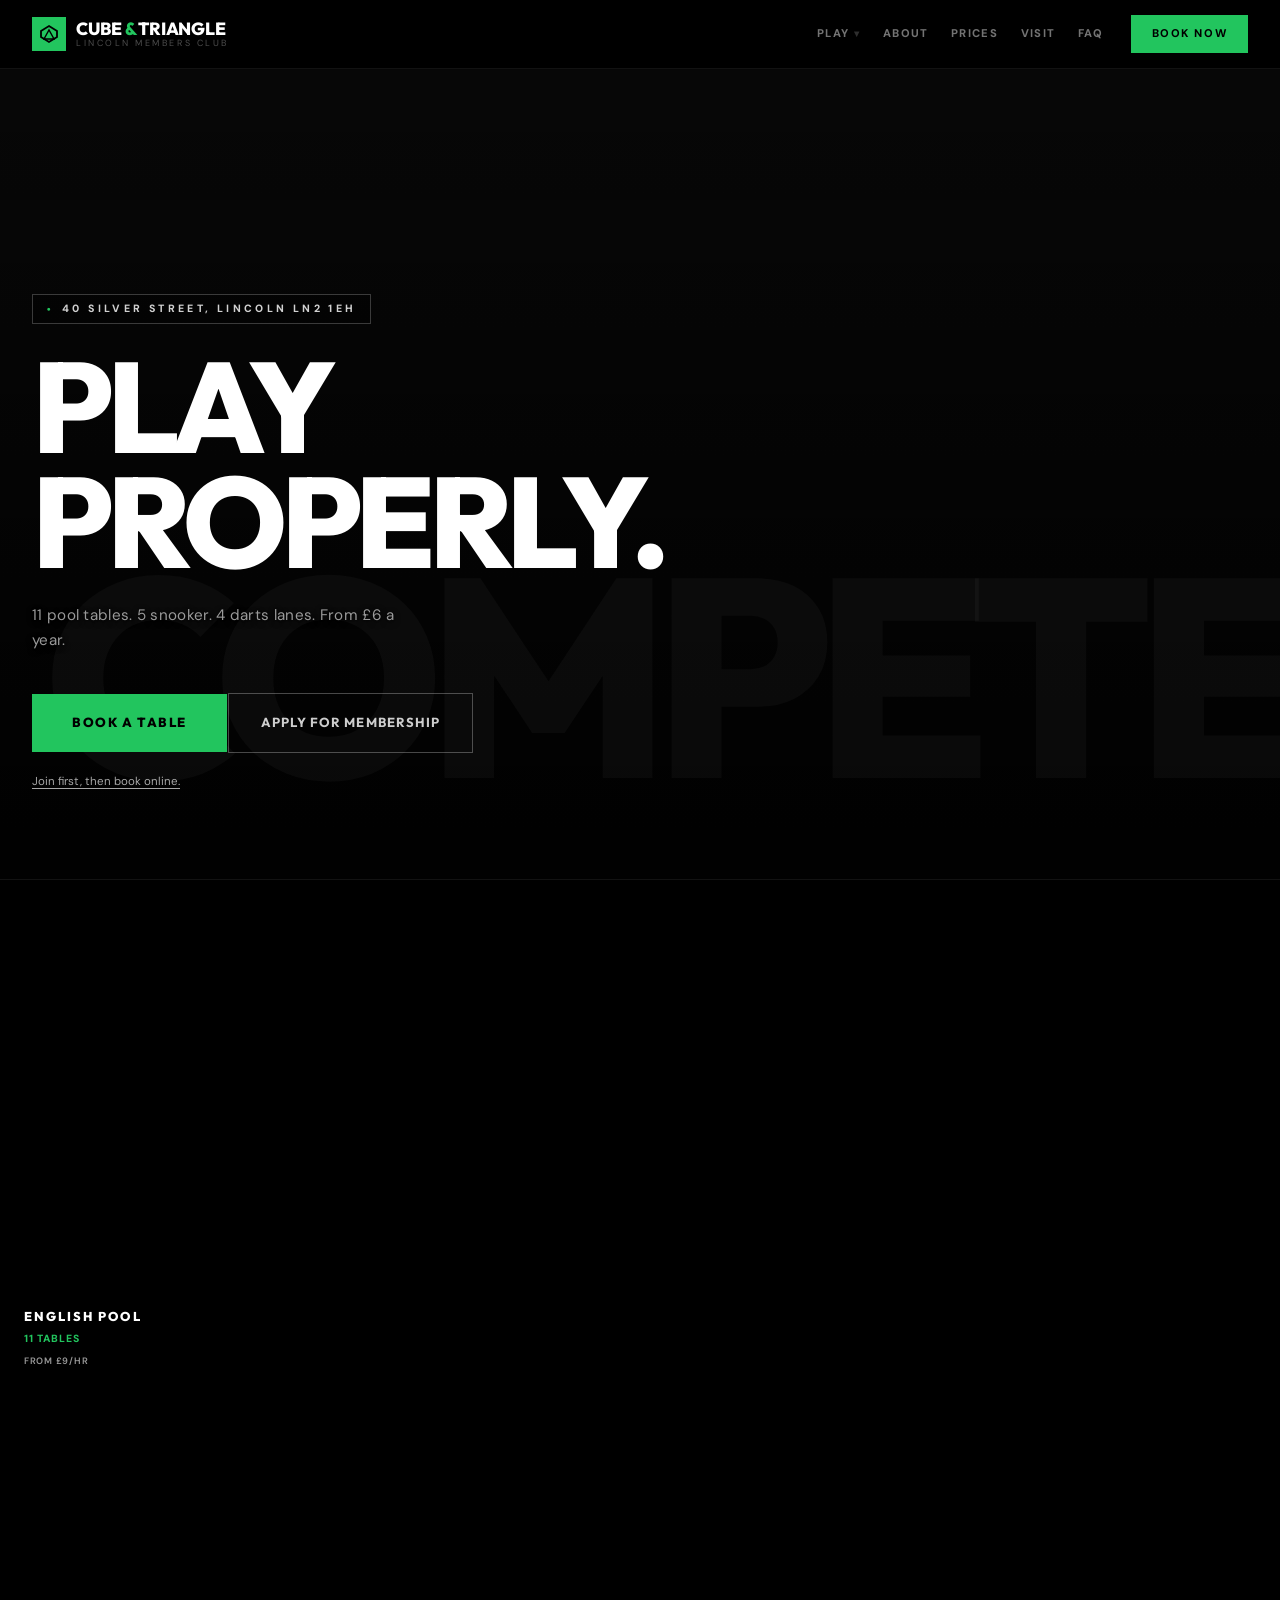
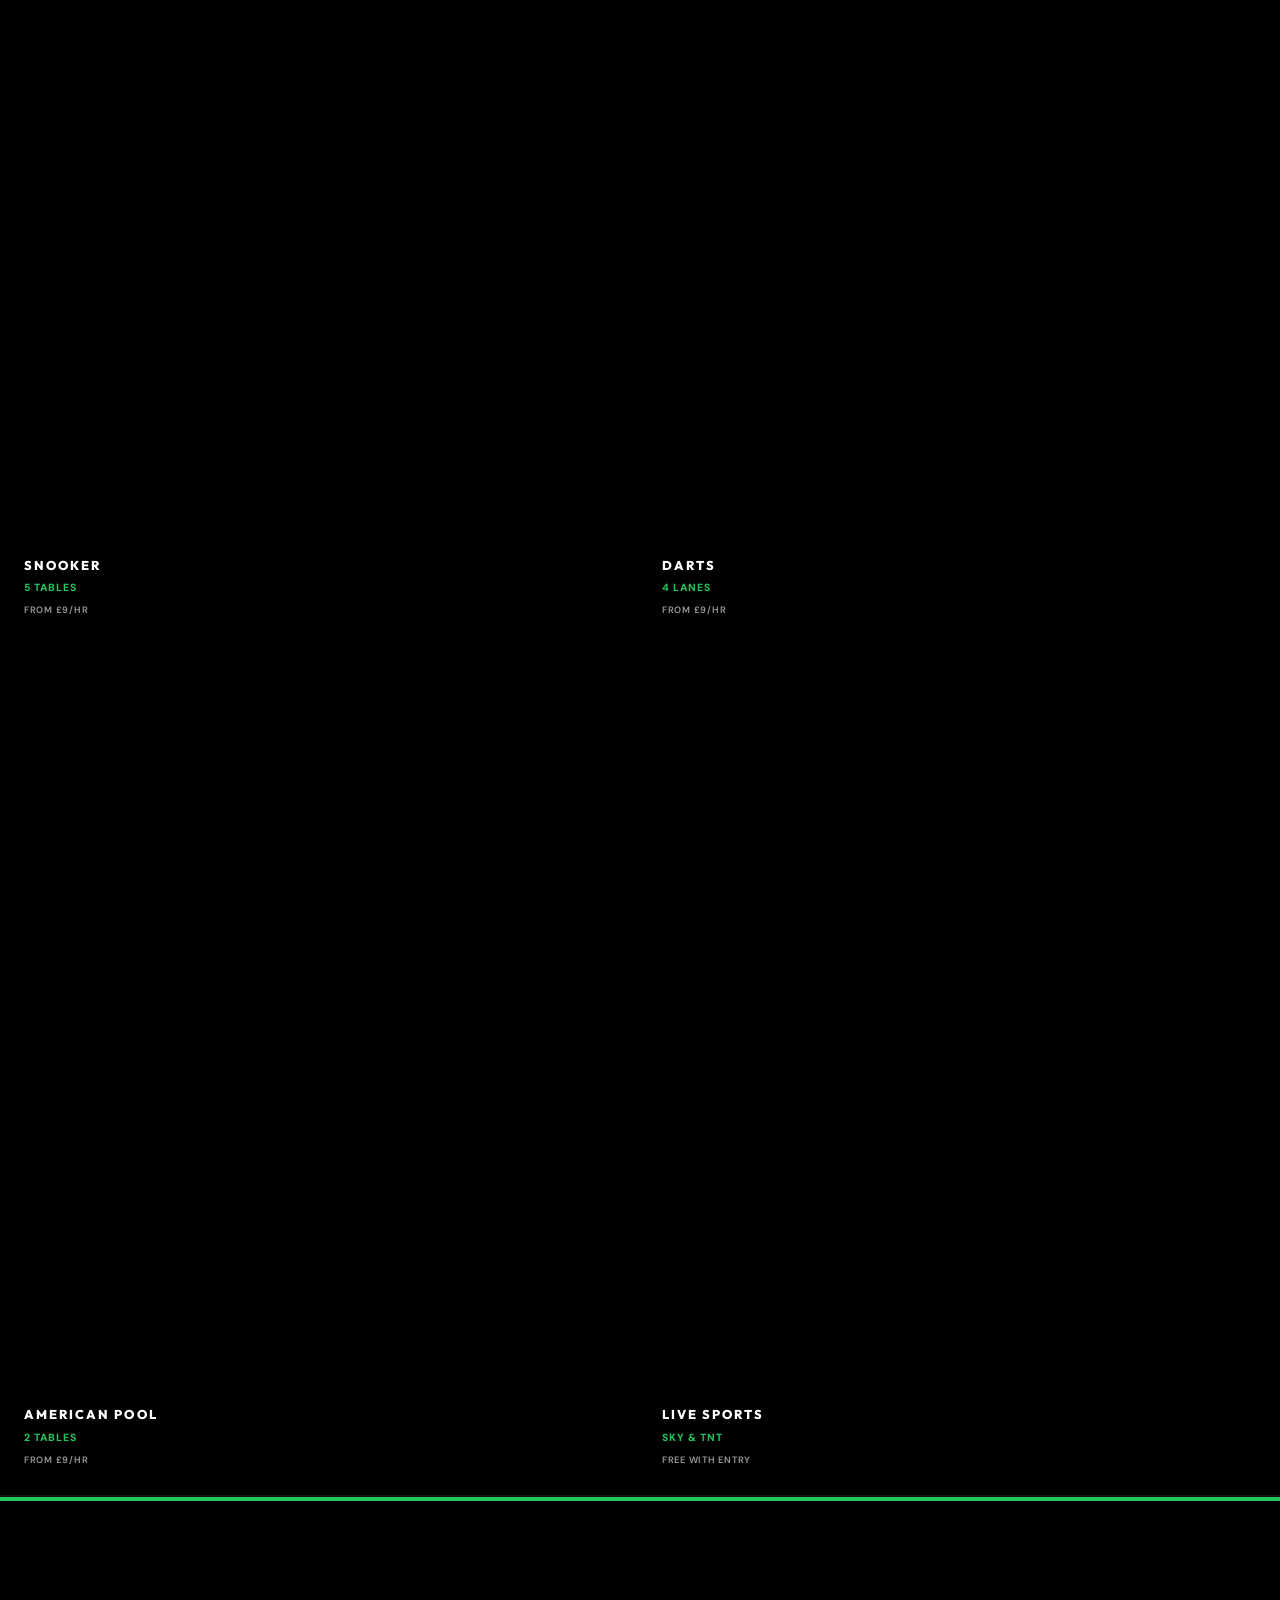
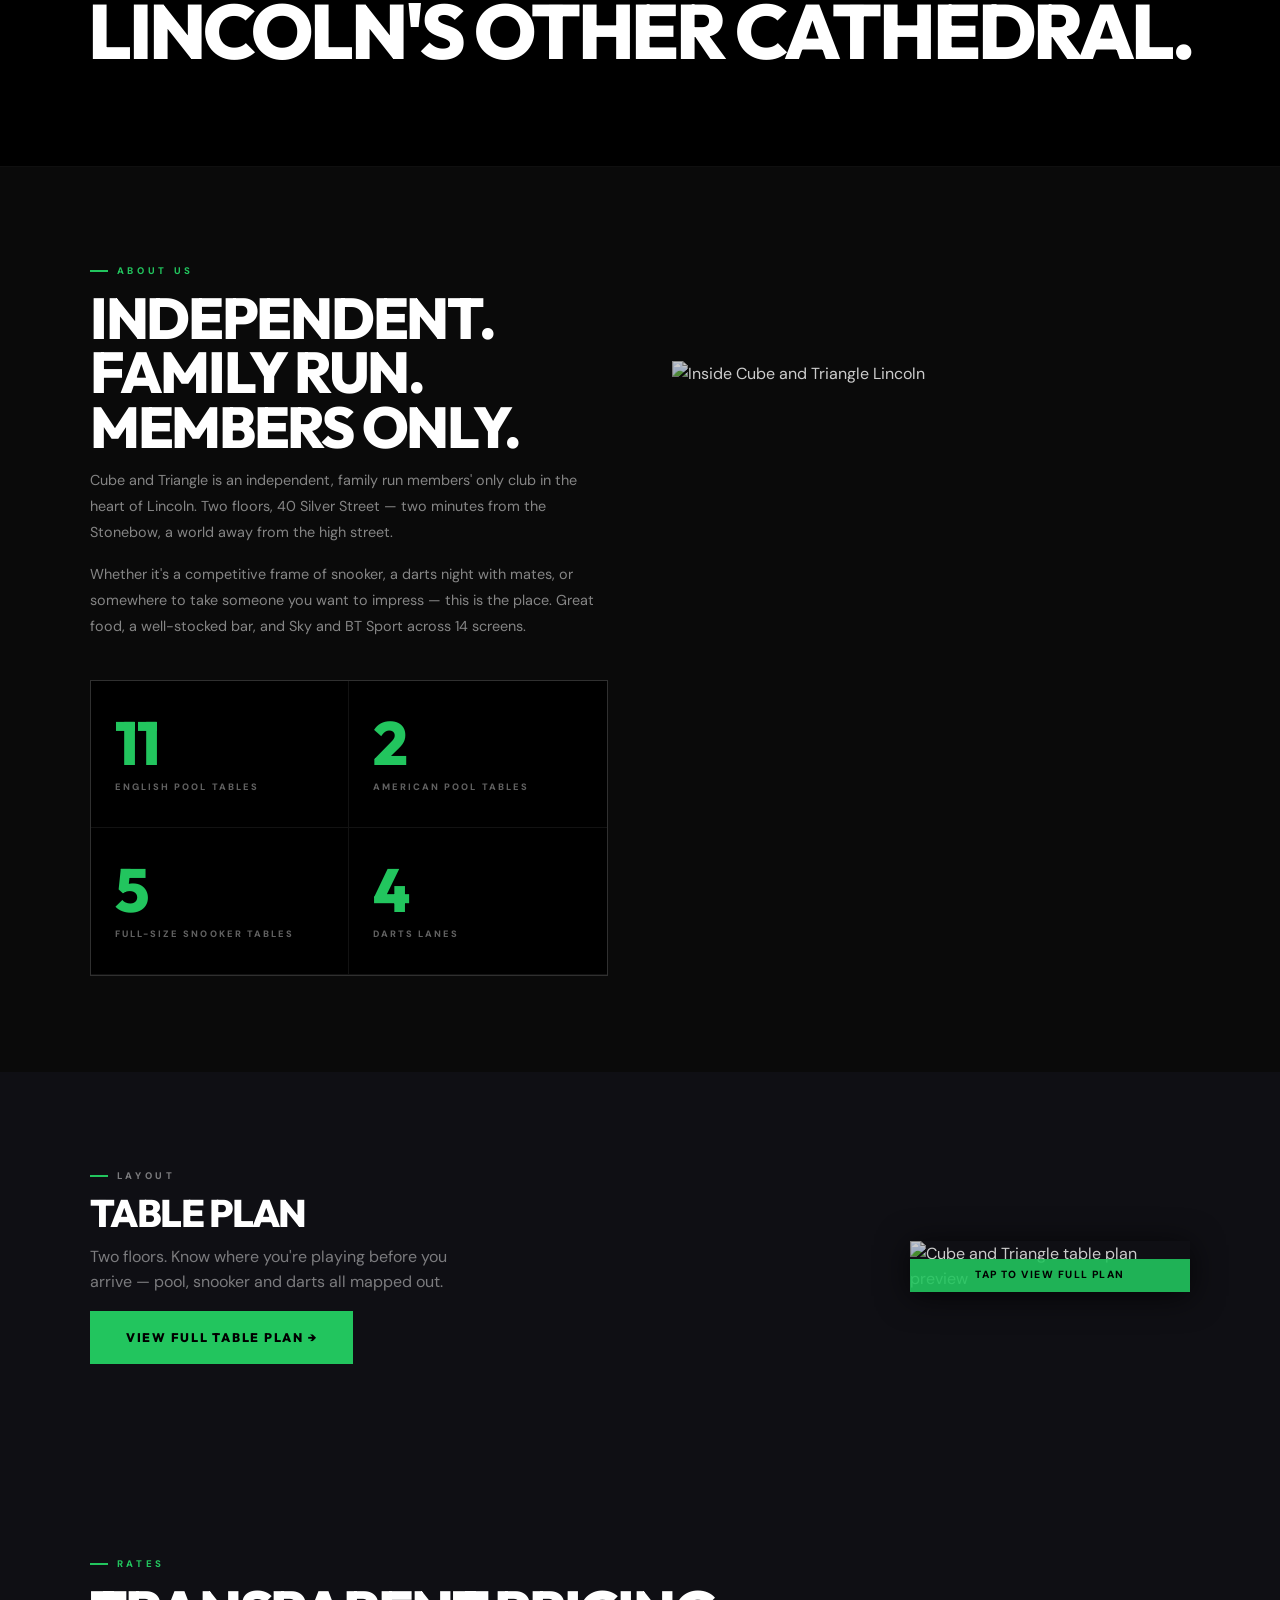
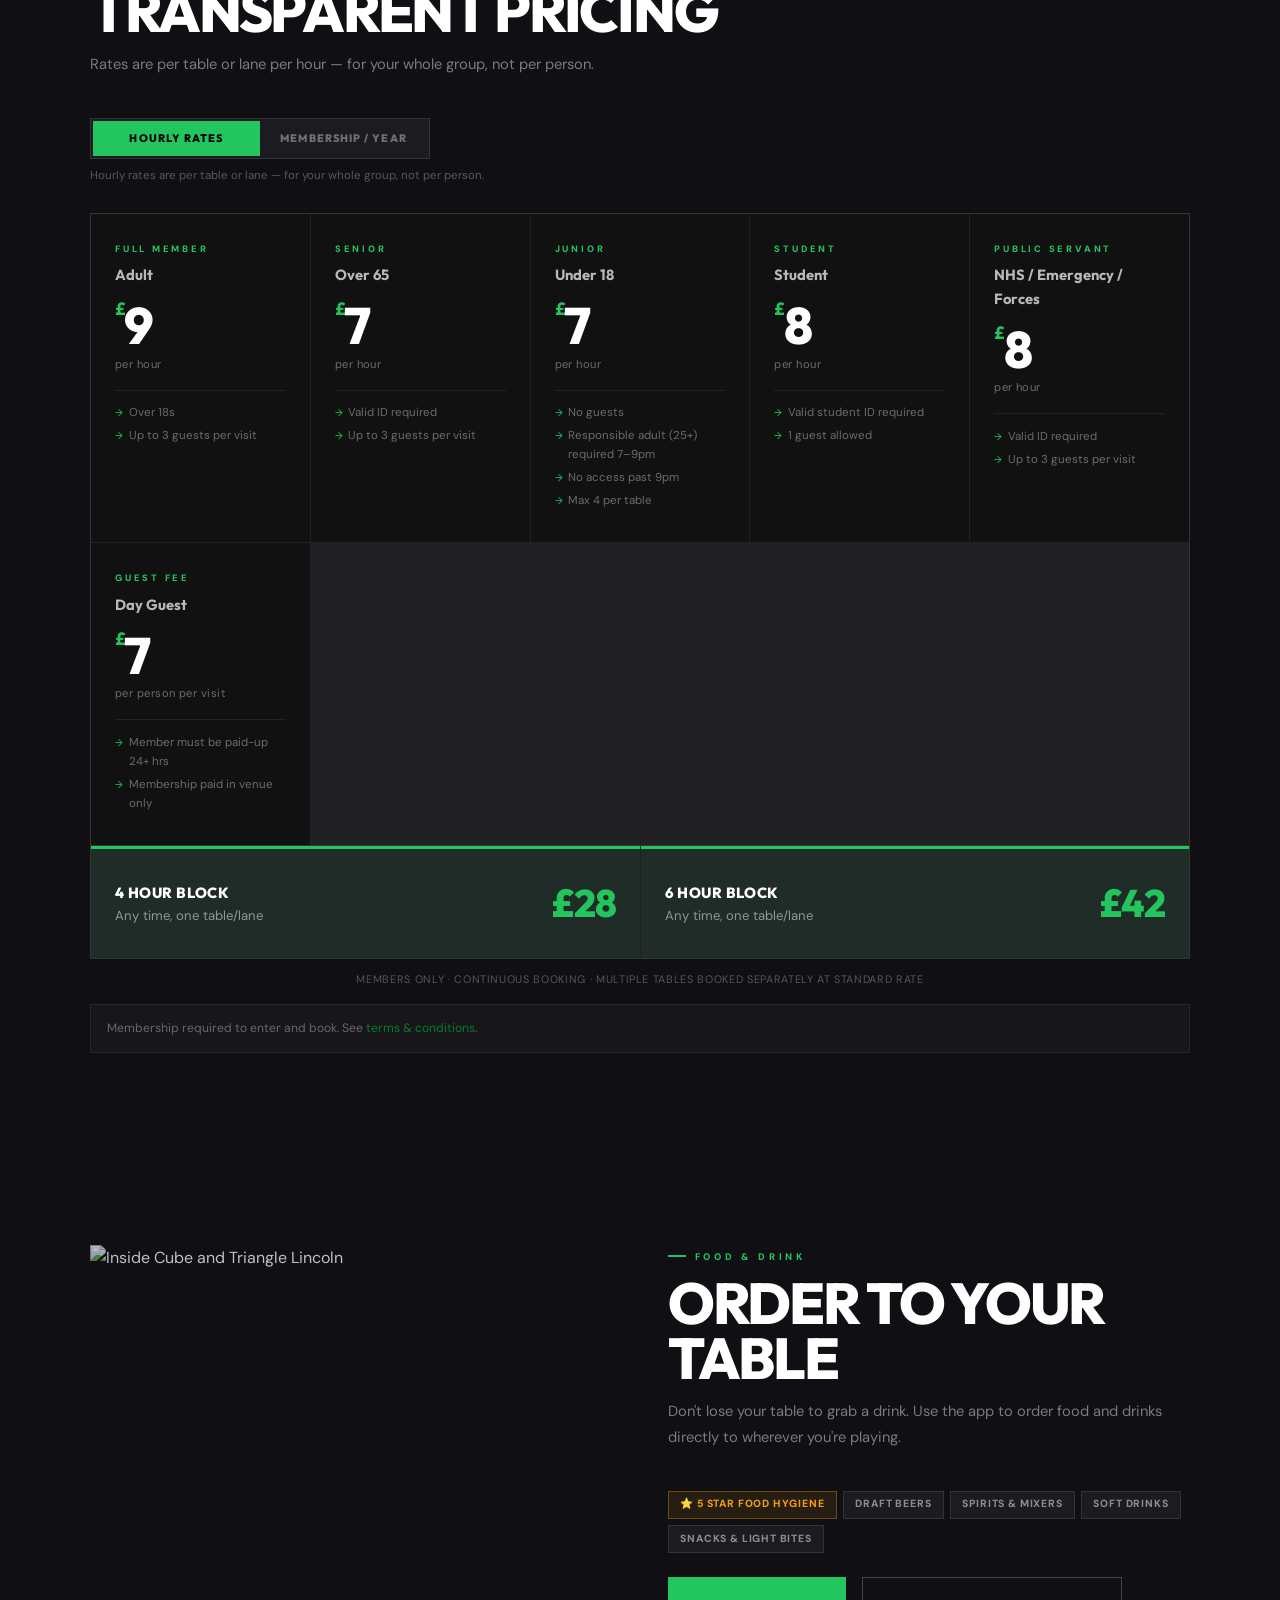
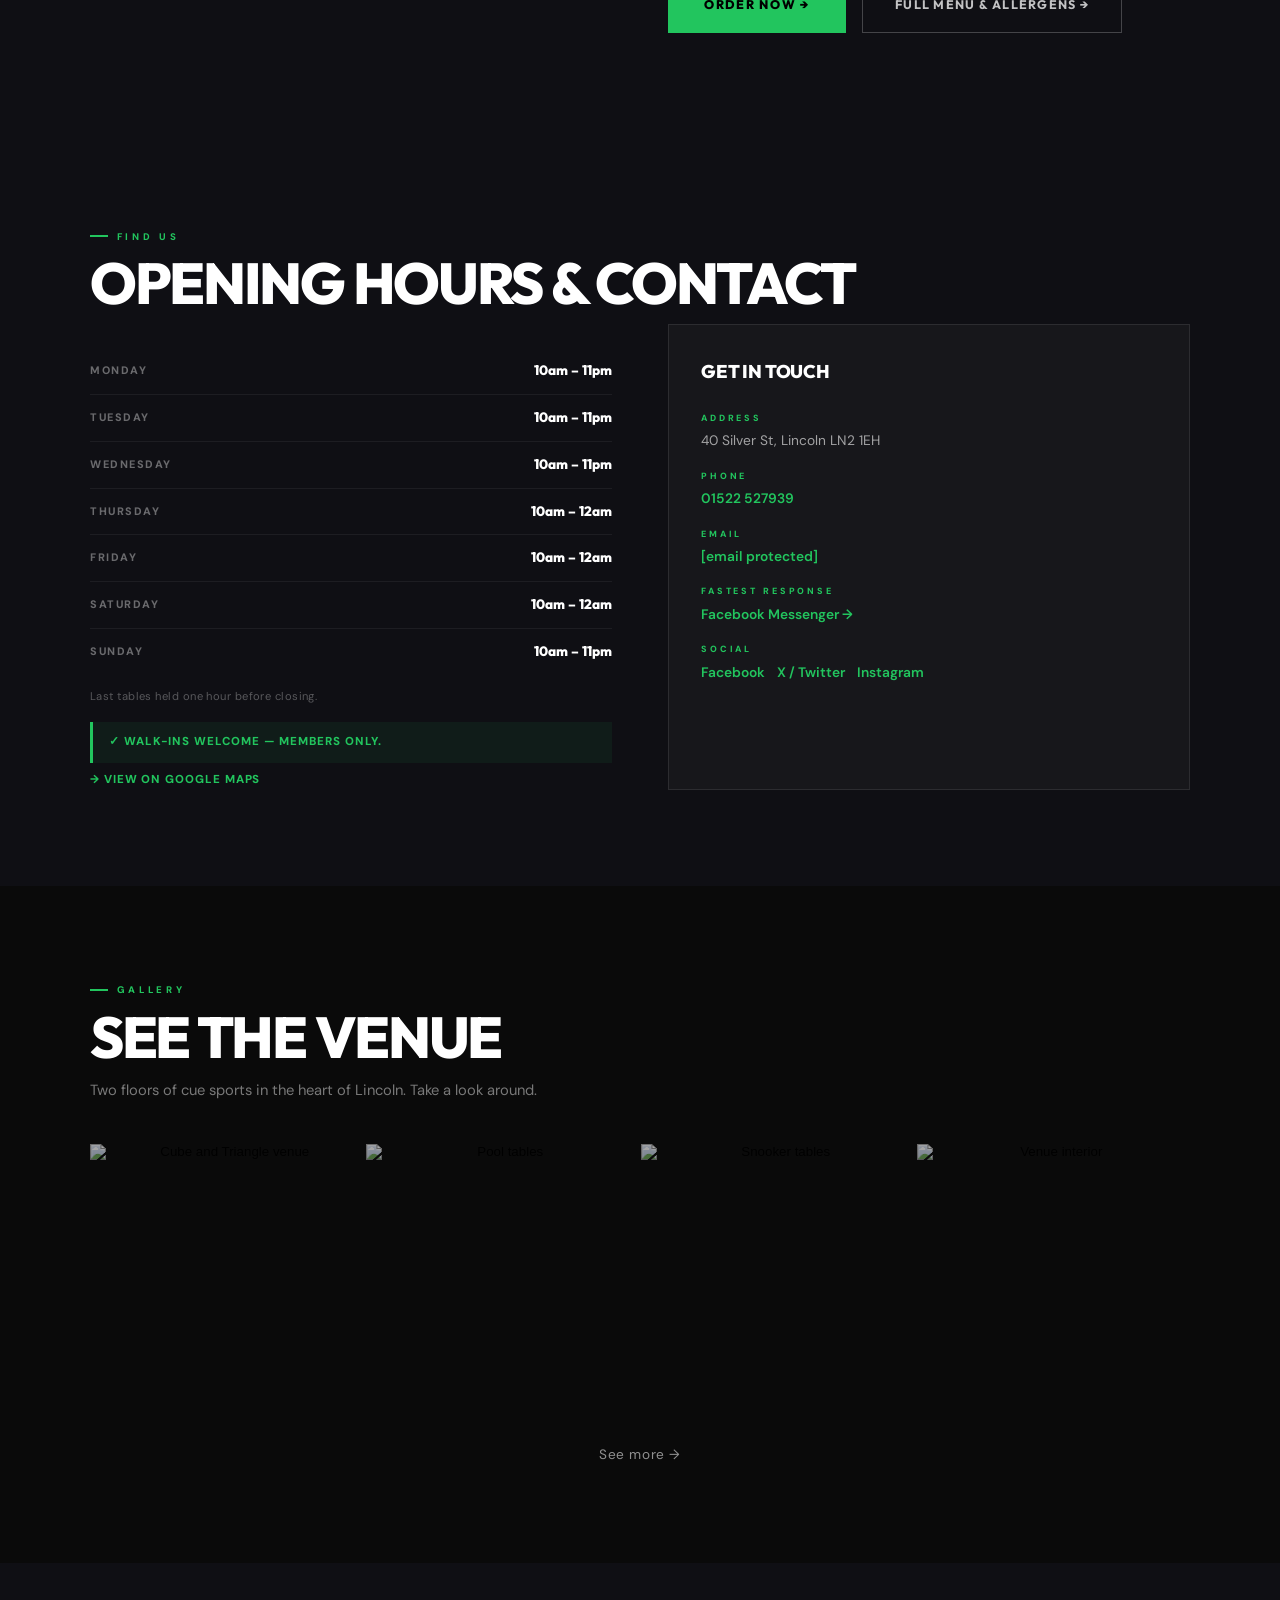
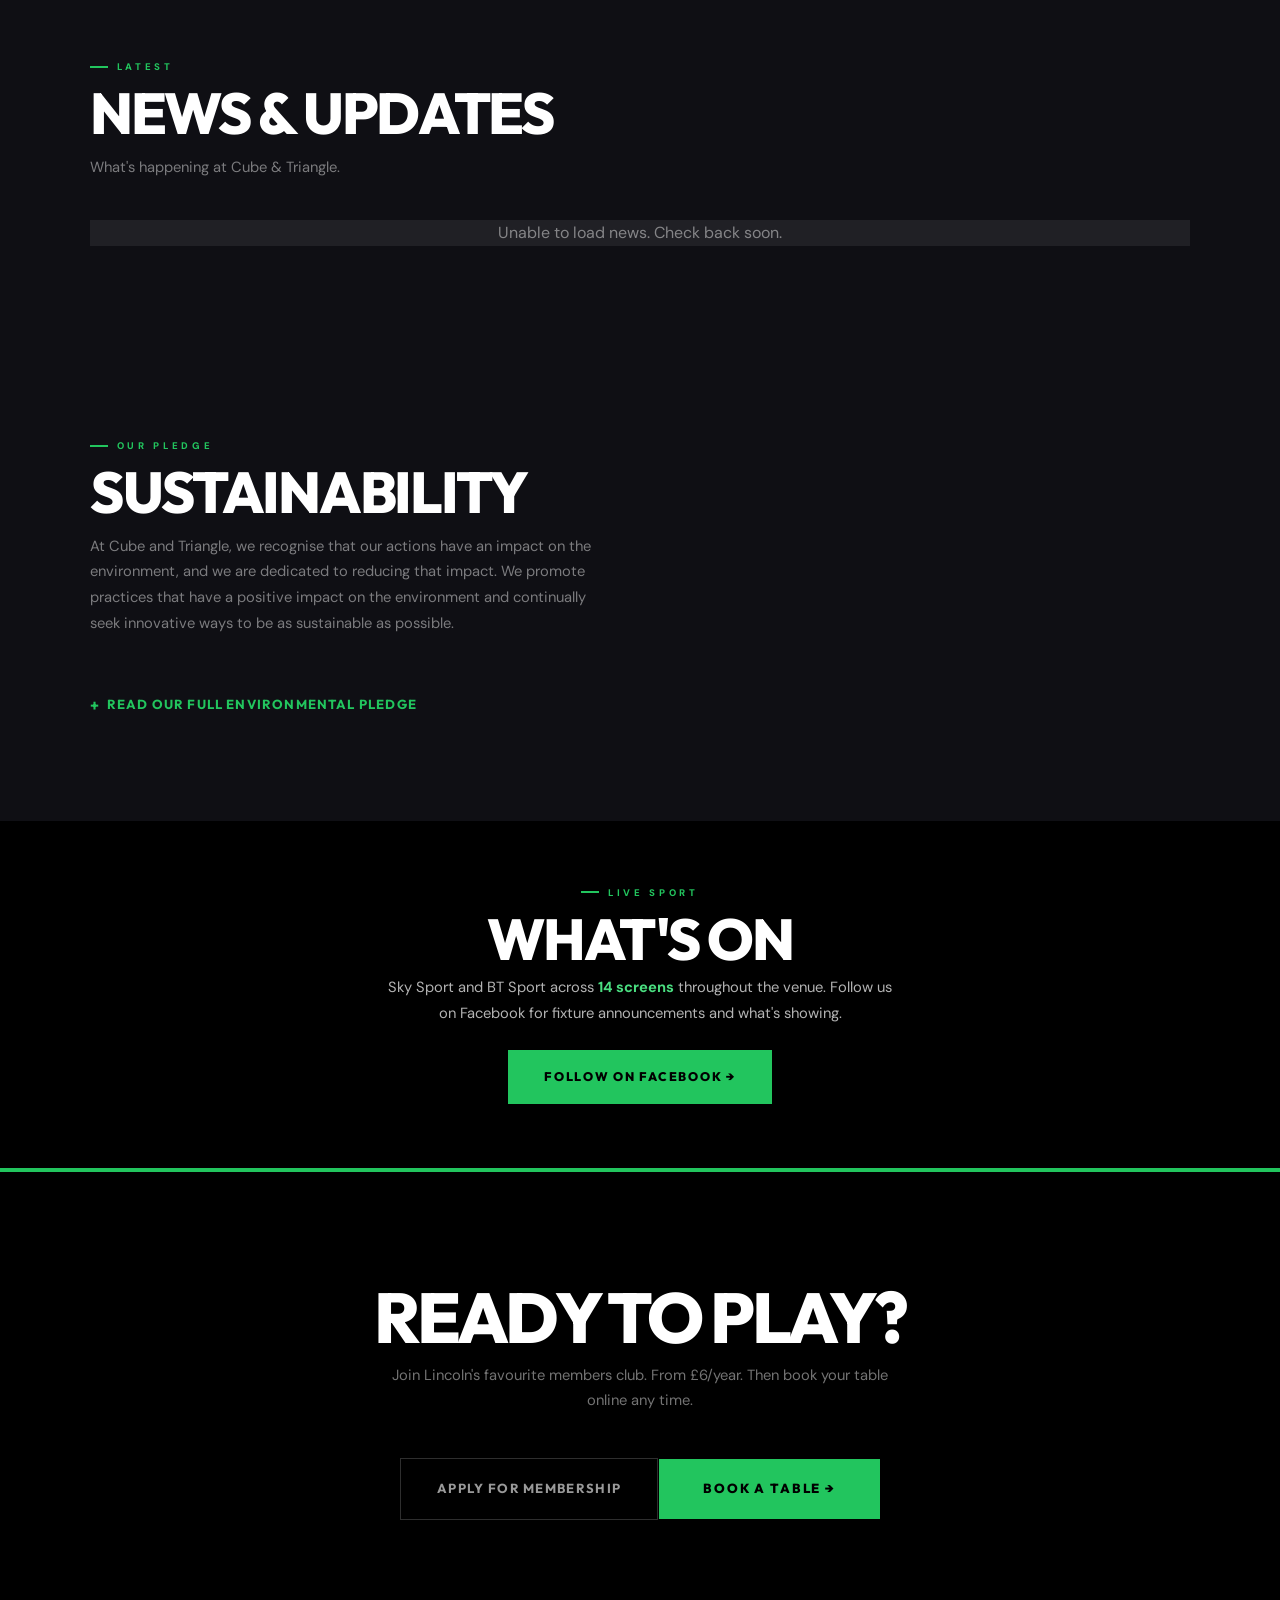
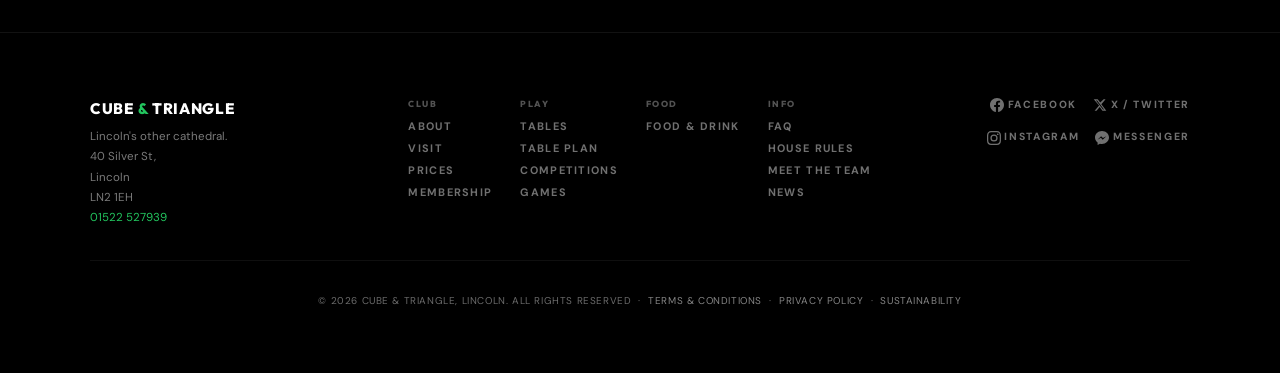
==== commit 5cb13cd4: "Add Games link to footer Play column Inserts <a href="games/">Games</a> immediately after the Compet" ====
--- a/index.html
+++ b/index.html
@@ -1,7 +1,7 @@
 <!DOCTYPE html><html lang="en-GB"><head><meta charset="UTF-8"><meta name="viewport" content="width=device-width, initial-scale=1.0"><title>Cube & Triangle | Pool, Snooker & Darts — Lincoln</title><meta name="description" content="Lincoln's members-only pool, snooker and darts club. 11 pool tables, 5 snooker tables, 4 darts lanes. Join from £6/year. 40 Silver St, Lincoln."><link rel="preconnect" href="https://fonts.googleapis.com"><link href="https://fonts.googleapis.com/css2?family=Outfit:wght@400;500;600;700;800&family=DM+Sans:wght@300;400;500&display=swap" rel="stylesheet"><link rel="preload" as="image" href="https://cubeandtriangle.co.uk/site/assets/files/1/cube_triangleimages-dark-57.1000x500.jpg"><link rel="preload" as="image" href="https://cubeandtriangle.co.uk/site/assets/files/1/cube_and_triangle-9909.1000x500.jpg"><link rel="preload" as="image" href="https://cubeandtriangle.co.uk/site/assets/files/1/cube_triangleimages-dark-8.1000x500.jpg"><script type="application/ld+json">{ "@context":"https://schema.org","@type":"SportsActivityLocation", "name":"Cube & Triangle","url":"https://cubeandtriangle.co.uk/", "description":"Lincoln's members-only pool, snooker and darts club.", "telephone":"01522527939","email":"enquiries@cubeandtriangle.co.uk", "address":{"@type":"PostalAddress","streetAddress":"40 Silver Street","addressLocality":"Lincoln","postalCode":"LN2 1EH","addressCountry":"GB"}, "geo":{"@type":"GeoCoordinates","latitude":53.2300066,"longitude":-0.5387381}, "openingHoursSpecification":[ {"@type":"OpeningHoursSpecification","dayOfWeek":["Monday","Tuesday","Wednesday"],"opens":"10:00","closes":"23:00"}, {"@type":"OpeningHoursSpecification","dayOfWeek":["Thursday","Friday","Saturday"],"opens":"10:00","closes":"00:00"}, {"@type":"OpeningHoursSpecification","dayOfWeek":"Sunday","opens":"10:00","closes":"23:00"} ]}</script>
 
   <link rel="stylesheet" href="styles.css">
-</head><body><div id="integrity-v3-0x43542D50" style="display:none;" aria-hidden="true"></div><div id="top" data-ct-build="v1.0.78.77"></div><!-- ─── HEADER ─── --><header id="siteHeader"> <div class="header-inner"> <a href="#top" class="site-logo"> <div class="logo-icon"> <svg width="20" height="20" viewBox="0 0 20 20" fill="none"> <polygon points="10,2 18,7 18,13 10,18 2,13 2,7" fill="none" stroke="white" stroke-width="1.8"/> <polygon points="5,15 10,6 15,15" fill="none" stroke="white" stroke-width="1.4"/> </svg> </div> <div class="logo-words"> <span class="logo-name">Cube <span>&amp;</span> Triangle</span> <span class="logo-tag">Lincoln Members Club</span> </div> </a> <ul class="nav-links" id="navLinks" onclick="var t=event.target.closest('a');if(t){var h=t.getAttribute('href')||'';var nl=document.getElementById('navLinks');var ov=document.getElementById('navOverlay');if(h.startsWith('#')){nl.classList.remove('open','sliding');ov.classList.remove('active');}else{setTimeout(function(){nl.classList.remove('open','sliding');ov.classList.remove('active');},50);}}"> <li class="nav-dropdown"> <a href="#games">Play</a> <div class="dropdown-menu"> <a href="#games">Tables</a> <a href="table-plan.html">Table Plan</a> <a href="food.html">Food &amp; Drink</a> <a href="#gallery">Gallery</a> <a href="#whatson">What's On</a> <div class="dropdown-divider"></div> <a href="competitions.html">Competitions</a> </div> </li> <li><a href="#about">About</a></li> <li><a href="#pricing">Prices</a></li> <li><a href="#visit">Visit</a></li> <li><a href="faq.html">FAQ</a></li> </ul> <div class="nav-actions"> <a href="https://dns.memsec.co.uk/ms7optb/index.php?s=JXbp8Vxd" class="btn-green" target="_blank" rel="noopener">Book Now</a> </div> <button class="hamburger" id="hamburger" aria-label="Open menu"> <span></span><span></span><span></span> </button> </div></header><div class="nav-overlay" id="navOverlay"></div><!-- ─── HERO ─── --><div class="hero" id="heroSection"> <div class="hero-bg hero-bg-1"></div> <div class="hero-bg hero-bg-2"></div> <div class="hero-bg hero-bg-3"></div> <div class="hero-bg hero-bg-4"></div> <div class="hero-bg hero-bg-5"></div> <div class="hero-content"> <p class="hero-eyebrow">40 Silver Street, Lincoln LN2 1EH</p> <h1>Play properly.</h1> <p class="hero-sub">11 pool tables. 5 snooker. 4 darts lanes. From £6 a year.</p> <div class="hero-ctas"> <a href="https://dns.memsec.co.uk/ms7optb/index.php?s=JXbp8Vxd" class="hero-book" target="_blank" rel="noopener">Book a Table</a> <a href="https://dns.memsec.co.uk/ms7omfm/ms7omfm.php?s=JXbp8Vxd" class="hero-join" target="_blank" rel="noopener">Apply for Membership</a> </div> <p class="hero-note"><a href="#membership">Join first, then book online.</a></p> </div></div><!-- ─── GAME TILES ─── --><div class="tiles-section" id="games"> <div class="tiles-grid"> <a class="tile" href="#english-pool-rates" aria-label="English Pool — 11 tables. View pricing."> <div class="tile-bg" style="background-image:url('https://cubeandtriangle.co.uk/site/assets/files/1049/cube_triangleimages-49.300x0.jpg')"></div> <div class="tile-overlay"></div> <div class="tile-accent"></div> <div class="tile-content"> <div class="tile-name">English Pool</div> <div class="tile-count">11 tables</div> <div class="tile-rate">From £9/hr</div> </div> </a> <a class="tile" href="#snooker-rates" aria-label="Snooker — 5 tables. View pricing."> <div class="tile-bg" style="background-image:url('https://cubeandtriangle.co.uk/site/assets/files/1051/cube_and_triangle-9947_2.300x0.jpg')"></div> <div class="tile-overlay"></div> <div class="tile-accent"></div> <div class="tile-content"> <div class="tile-name">Snooker</div> <div class="tile-count">5 tables</div> <div class="tile-rate">From £9/hr</div> </div> </a> <a class="tile" href="#darts-rates" aria-label="Darts — 4 lanes. View pricing."> <div class="tile-bg" style="background-image:url('https://cubeandtriangle.co.uk/site/assets/files/1052/cube_triangleimages-72.300x0.jpg')"></div> <div class="tile-overlay"></div> <div class="tile-accent"></div> <div class="tile-content"> <div class="tile-name">Darts</div> <div class="tile-count">4 lanes</div> <div class="tile-rate">From £9/hr</div> </div> </a> <a class="tile" href="#american-pool-rates" aria-label="American Pool — 2 tables. View pricing."> <div class="tile-bg" style="background-image:url('https://cubeandtriangle.co.uk/site/assets/files/1050/cube_triangleimages-78.300x0.jpg')"></div> <div class="tile-overlay"></div> <div class="tile-accent"></div> <div class="tile-content"> <div class="tile-name">American Pool</div> <div class="tile-count">2 tables</div> <div class="tile-rate">From £9/hr</div> </div> </a> <a class="tile" href="#whatson" aria-label="Live Sports on big screen. See what's on."> <div class="tile-bg" style="background-image:url('https://cubeandtriangle.co.uk/site/assets/files/1053/live_sport.300x0.jpg')"></div> <div class="tile-overlay"></div> <div class="tile-accent"></div> <div class="tile-content"> <div class="tile-name">Live Sports</div> <div class="tile-count">Sky &amp; TNT</div> <div class="tile-rate">Free with entry</div> </div> </a> </div></div><!-- ─── PULL QUOTE ─── --><div class="pull-quote reveal"> <span>Lincoln's other cathedral.</span></div><!-- ─── ABOUT ─── --><section id="about"> <div class="section-inner"> <div class="about-grid reveal"> <div> <p class="section-label">About us</p> <h2>Independent. Family Run. Members Only.</h2> <div class="about-body"> <p>Cube and Triangle is an independent, family run members' only club in the heart of Lincoln. Two floors, 40 Silver Street — two minutes from the Stonebow, a world away from the high street.</p> <p>Whether it's a competitive frame of snooker, a darts night with mates, or somewhere to take someone you want to impress — this is the place. Great food, a well-stocked bar, and Sky and BT Sport across 14 screens.</p> </div> <div class="about-stats"> <div class="about-stat"><div class="about-stat-num">11</div><div class="about-stat-label">English Pool Tables</div></div> <div class="about-stat"><div class="about-stat-num">2</div><div class="about-stat-label">American Pool Tables</div></div> <div class="about-stat"><div class="about-stat-num">5</div><div class="about-stat-label">Full-size Snooker Tables</div></div> <div class="about-stat"><div class="about-stat-num">4</div><div class="about-stat-label">Darts Lanes</div></div> </div> </div> <div class="about-image"> <img src="https://cubeandtriangle.co.uk/site/assets/files/1066/cube_triangle-dark_small_-50.600x600.jpg" srcset="https://cubeandtriangle.co.uk/site/assets/files/1066/cube_triangle-dark_small_-50.1200x1200.jpg 2x" alt="Inside Cube and Triangle Lincoln" loading="lazy"> </div> </div> </div></section><!-- ─── TABLE PLAN TEASER ─── --><section id="tableplan" style="background:var(--surface);"> <div class="section-inner"> <div class="tableplan-thumb-row reveal"> <div class="tableplan-thumb-text"> <p class="section-label">Layout</p> <h2>Table Plan</h2> <p>Two floors. Know where you&apos;re playing before you arrive — pool, snooker and darts all mapped out.</p> <a href="table-plan.html" class="btn-primary" style="margin-top:1rem;display:inline-flex;">View full table plan →</a> </div> <a href="table-plan.html" class="tableplan-thumb-img" aria-label="View full table plan"> <img src="https://cubeandtriangle.co.uk/site/assets/files/1089/cat_table_plan_v6_sep_2025.400x0.jpg" alt="Cube and Triangle table plan preview" loading="lazy"> <span class="tableplan-thumb-overlay">Tap to view full plan</span> </a> </div> </div></section><!-- ─── PRICING ─── --><section id="pricing" style="background:var(--surface);"> <span id="english-pool-rates" aria-hidden="true"></span> <span id="snooker-rates" aria-hidden="true"></span> <span id="darts-rates" aria-hidden="true"></span> <span id="american-pool-rates" aria-hidden="true"></span> <div class="section-inner"> <div class="reveal"> <p class="section-label">Rates</p> <h2>Transparent Pricing</h2> <p class="lead">Rates are per table or lane per hour — for your whole group, not per person.</p> </div> <div class="reveal"> <div class="pricing-tabs"> <button type="button" class="tab-btn active" data-tab="hourly">Hourly Rates</button> <button type="button" class="tab-btn" data-tab="membership">Membership / Year</button> </div> <p class="tab-hint">Hourly rates are per table or lane — for your whole group, not per person.</p> <!-- Hourly --> <div class="pricing-panel active" id="tab-hourly"> <div class="price-card"> <p class="price-tier">Full Member</p> <p class="price-title">Adult</p> <p class="price-amount"><sup>£</sup>9</p> <p class="price-unit">per hour</p> <ul class="price-rules"> <li>Over 18s</li> <li>Up to 3 guests per visit</li> </ul> </div> <div class="price-card"> <p class="price-tier">Senior</p> <p class="price-title">Over 65</p> <p class="price-amount"><sup>£</sup>7</p> <p class="price-unit">per hour</p> <ul class="price-rules"> <li>Valid ID required</li> <li>Up to 3 guests per visit</li> </ul> </div> <div class="price-card"> <p class="price-tier">Junior</p> <p class="price-title">Under 18</p> <p class="price-amount"><sup>£</sup>7</p> <p class="price-unit">per hour</p> <ul class="price-rules"> <li>No guests</li> <li>Responsible adult (25+) required 7–9pm</li> <li>No access past 9pm</li> <li>Max 4 per table</li> </ul> </div> <div class="price-card"> <p class="price-tier">Student</p> <p class="price-title">Student</p> <p class="price-amount"><sup>£</sup>8</p> <p class="price-unit">per hour</p> <ul class="price-rules"> <li>Valid student ID required</li> <li>1 guest allowed</li> </ul> </div> <div class="price-card"> <p class="price-tier">Public Servant</p> <p class="price-title">NHS / Emergency / Forces</p> <p class="price-amount"><sup>£</sup>8</p> <p class="price-unit">per hour</p> <ul class="price-rules"> <li>Valid ID required</li> <li>Up to 3 guests per visit</li> </ul> </div> <div class="price-card"> <p class="price-tier">Guest Fee</p> <p class="price-title">Day Guest</p> <p class="price-amount"><sup>£</sup>7</p> <p class="price-unit">per person per visit</p> <ul class="price-rules"> <li>Member must be paid-up 24+ hrs</li> <li>Membership paid in venue only</li> </ul> </div> </div> <!-- Membership --> <div class="pricing-panel" id="tab-membership"> <div class="price-card"> <p class="price-tier">Full Member</p> <p class="price-title">Adult (18+)</p> <p class="price-amount"><sup>£</sup>9</p> <p class="price-unit">per year</p> <ul class="price-rules"><li>Up to 3 guests per visit</li></ul> </div> <div class="price-card"> <p class="price-tier">Senior</p> <p class="price-title">Over 65</p> <p class="price-amount"><sup>£</sup>6</p> <p class="price-unit">per year</p> <ul class="price-rules"><li>Valid ID required</li><li>Up to 3 guests</li></ul> </div> <div class="price-card"> <p class="price-tier">Junior</p> <p class="price-title">Under 18</p> <p class="price-amount"><sup>£</sup>7</p> <p class="price-unit">per year</p> <ul class="price-rules"><li>No guests</li><li>Limited venue access until 9pm</li><li>Responsible adult (25+) required 7–9pm</li></ul> </div> <div class="price-card"> <p class="price-tier">Student</p> <p class="price-title">Student (18+)</p> <p class="price-amount"><sup>£</sup>6</p> <p class="price-unit">per year</p> <ul class="price-rules"><li>Valid student ID required</li><li>1 guest allowed</li></ul> </div> <div class="price-card"> <p class="price-tier">Public Servant</p> <p class="price-title">NHS / Emergency / Forces</p> <p class="price-amount"><sup>£</sup>6</p> <p class="price-unit">per year</p> <ul class="price-rules"><li>Valid ID required</li><li>Up to 3 guests</li></ul> </div> </div> <div class="offers-band"> <div class="offer-card"> <div class="offer-label"><strong>4 Hour Block</strong>Any time, one table/lane</div> <div class="offer-price">£28</div> </div> <div class="offer-card"> <div class="offer-label"><strong>6 Hour Block</strong>Any time, one table/lane</div> <div class="offer-price">£42</div> </div> </div> <p class="offer-footnote">Members only · Continuous booking · Multiple tables booked separately at standard rate</p> <p class="pricing-note">Membership required to enter and book. See <a href="https://cubeandtriangle.co.uk/terms-conditions/" style="color:var(--green);">terms &amp; conditions</a>.</p> </div> </div></section><!-- ─── FOOD TEASER ─── --><section id="food"> <div class="section-inner"> <div class="food-grid reveal"> <div class="food-image"> <img src="https://cubeandtriangle.co.uk/site/assets/files/1/cube_triangleimages-dark-8.1000x500.jpg" alt="Inside Cube and Triangle Lincoln" loading="lazy"> </div> <div> <p class="section-label">Food &amp; Drink</p> <h2>Order to your table</h2> <p class="lead">Don&apos;t lose your table to grab a drink. Use the app to order food and drinks directly to wherever you&apos;re playing.</p> <div class="food-tags"> <span class="food-tag food-tag-gold">⭐ 5 Star Food Hygiene</span> <span class="food-tag">Draft beers</span> <span class="food-tag">Spirits &amp; mixers</span> <span class="food-tag">Soft drinks</span> <span class="food-tag">Snacks &amp; light bites</span> </div> <div style="display:flex;gap:1rem;flex-wrap:wrap;margin-top:1.5rem;"> <a href="https://dns.memsec.co.uk/ms7oo/index.php?s=JXbp8Vxd" class="btn-primary" target="_blank" rel="noopener">Order now →</a> <a href="food.html" class="btn-secondary">Full menu &amp; allergens →</a> </div> </div> </div> </div></section><!-- ─── VISIT ─── --><section id="visit" style="background:var(--surface);"> <div class="section-inner"> <div class="reveal"> <p class="section-label">Find us</p> <h2>Opening Hours &amp; Contact</h2> </div> <div class="visit-grid reveal"> <div> <table class="hours-table"> <tr><td>Monday</td><td>10am – 11pm</td></tr> <tr><td>Tuesday</td><td>10am – 11pm</td></tr> <tr><td>Wednesday</td><td>10am – 11pm</td></tr> <tr><td>Thursday</td><td>10am – 12am</td></tr> <tr><td>Friday</td><td>10am – 12am</td></tr> <tr><td>Saturday</td><td>10am – 12am</td></tr> <tr><td>Sunday</td><td>10am – 11pm</td></tr> </table> <p class="hours-note">Last tables held one hour before closing.</p> <div class="walk-in-note">✓ Walk-ins welcome — members only.</div> <a href="https://www.google.com/maps/place/Cube+and+Triangle/@53.2301947,-0.5459584,15.54z/data=!4m5!3m4!1s0x48785be1261e6e8f:0xe1863414b6068e8e!8m2!3d53.2300066!4d-0.5387381" class="map-link" target="_blank" rel="noopener"> → View on Google Maps </a> </div> <div class="contact-block"> <h3>Get in Touch</h3> <div class="contact-item"> <span class="contact-label">Address</span> <span class="contact-val">40 Silver St, Lincoln LN2 1EH</span> </div> <div class="contact-item"> <span class="contact-label">Phone</span> <span class="contact-val"><a href="tel:01522527939">01522 527939</a></span> </div> <div class="contact-item"> <span class="contact-label">Email</span> <span class="contact-val"><a href="/cdn-cgi/l/email-protection#a6c3c8d7d3cfd4cfc3d5e6c5d3c4c3c7c8c2d2d4cfc7c8c1cac388c5c988d3cd"><span class="__cf_email__" data-cfemail="bfdad1cecad6cdd6daccffdccadddaded1dbcbcdd6ded1d8d3da91dcd091cad4">[email&#160;protected]</span></a></span> </div> <div class="contact-item"> <span class="contact-label">Fastest Response</span> <span class="contact-val"><a href="https://msng.link/o/?cubeandtriangle=fm" target="_blank" rel="noopener">Facebook Messenger →</a></span> </div> <div class="contact-item"> <span class="contact-label">Social</span> <span class="contact-val" style="display:flex;gap:0.75rem;flex-wrap:wrap;"> <a href="https://www.facebook.com/cubeandtriangle" target="_blank" rel="noopener">Facebook</a> <a href="https://twitter.com/cubeandtriangle" target="_blank" rel="noopener">X / Twitter</a> <a href="http://instagram.com/cubeandtriangle/" target="_blank" rel="noopener">Instagram</a> </span> </div> </div> </div> </div></section><!-- ─── GALLERY ─── --><section id="gallery"> <div class="section-inner"> <div class="reveal"> <p class="section-label">Gallery</p> <h2>See the Venue</h2> <p class="lead">Two floors of cue sports in the heart of Lincoln. Take a look around.</p> </div> <div class="gallery-grid reveal" id="galleryGrid" style="grid-template-columns:repeat(4,1fr)"> <button class="gallery-item" data-idx="0" aria-label="View photo: Cube and Triangle venue" type="button"><img src="https://cubeandtriangle.co.uk/site/assets/files/1060/cube_triangle-dark_small_-50.400x400.jpg" alt="Cube and Triangle venue" loading="lazy"><div class="gallery-overlay"></div></button> <button class="gallery-item" data-idx="1" aria-label="View photo: Pool tables" type="button"><img src="https://cubeandtriangle.co.uk/site/assets/files/1060/cube_triangle-dark_small_-3.400x400.jpg" alt="Pool tables" loading="lazy"><div class="gallery-overlay"></div></button> <button class="gallery-item" data-idx="2" aria-label="View photo: Snooker tables" type="button"><img src="https://cubeandtriangle.co.uk/site/assets/files/1060/cube_triangle-dark_small_-4.400x400.jpg" alt="Snooker tables" loading="lazy"><div class="gallery-overlay"></div></button> <button class="gallery-item" data-idx="3" aria-label="View photo: Venue interior" type="button"><img src="https://cubeandtriangle.co.uk/site/assets/files/1060/cube_triangle-dark_small_-13.400x400.jpg" alt="Venue interior" loading="lazy"><div class="gallery-overlay"></div></button></div> <p class="gallery-more"><a href="gallery.html">See more →</a></p> </div></section><!-- Lightbox --><div class="lightbox" id="lightbox" role="dialog" aria-modal="true"> <button class="lightbox-close" id="lbClose">×</button> <button class="lightbox-prev" id="lbPrev" aria-label="Previous photo">‹</button> <img class="lightbox-img" id="lbImg" src="" alt=""> <button class="lightbox-next" id="lbNext" aria-label="Next photo">›</button> <div class="lightbox-count" id="lbCount"></div></div><!-- ─── NEWS ─── --><section id="news" style="background:var(--surface);"> <div class="section-inner"> <div class="reveal"> <p class="section-label">Latest</p> <h2>News &amp; Updates</h2> <p class="lead">What's happening at Cube &amp; Triangle.</p> </div> <div class="news-grid reveal" id="newsGrid"> <!-- Populated from news.json --> </div> </div></section><!-- ─── SUSTAINABILITY ─── --><section id="sustainability"> <div class="section-inner"> <div class="reveal"> <p class="section-label">Our Pledge</p> <h2>Sustainability</h2> <div class="sustain-intro"> <p class="lead" style="margin-bottom:0;">At Cube and Triangle, we recognise that our actions have an impact on the environment, and we are dedicated to reducing that impact. We promote practices that have a positive impact on the environment and continually seek innovative ways to be as sustainable as possible.</p> </div> </div> <details class="sustain-details"><summary class="sustain-summary">Read our full environmental pledge</summary><div class="sustain-grid"> <div class="sustain-card"> <div class="sustain-num">1</div> <h4>Reduce Waste</h4> <p>We minimise waste through recycling. Our waste handlers are <strong>zero landfill</strong>. We no longer serve food with any single-use plastic. We only stock <strong>Teapigs Tea</strong> as the tea bag is compostable. Salad food waste is limited — the guinea pigs at home happily consume unused salad. Vinegar sachets are available on request only. Tap water is available on request. Our bottled water comes in <strong>100% rPET packaging</strong>.</p> </div> <div class="sustain-card"> <div class="sustain-num">2</div> <h4>Source Locally</h4> <p>We prioritise sourcing ingredients from <strong>local, sustainable, and ethical suppliers</strong> wherever possible. This supports our community and reduces our carbon footprint. Many of our drinks are <strong>distilled and bottled in the UK</strong>, reducing their air-miles.</p> </div> <div class="sustain-card"> <div class="sustain-num">3</div> <h4>Climate-Friendly Drinks</h4> <p>Some of our drinks actively protect the environment. <strong>Hawksbill Rum</strong> donates proceeds to protect the Hawksbill Turtle. <strong>Molson Coors Coastal Wine</strong> is in partnership with Plastic Oceans Org. <strong>Sapling Vodka</strong> plants a tree with every bottle sale. We plan to stock <strong>Toti Dark Rum</strong>, which gives proceeds to marine projects.</p> </div> <div class="sustain-card"> <div class="sustain-num">4</div> <h4>Fair-Trade Products</h4> <p><strong>Stokes Coffee</strong> is Fair-Trade and aligned with the Rainforest Alliance. Fair coffee liqueur is made from Fair-Trade coffee beans. We also stock <strong>fair-trade sugar</strong>.</p> </div> <div class="sustain-card"> <div class="sustain-num">5</div> <h4>Plant-Based Options</h4> <p>We offer a variety of <strong>plant-based menu options</strong>. We do not serve seafood due to its environmental impact on the ocean. We <strong>only serve oat milk</strong>. Many of our drinks are vegan and our creamy liqueurs are all plant-based.</p> </div> <div class="sustain-card"> <div class="sustain-num">6</div> <h4>Conserve Water &amp; Energy</h4> <p>We reduce consumption through efficient equipment including our new glasswasher and <strong>LED lighting</strong>. We use an app to ensure equipment is only on when necessary. Taps in the toilets automatically turn off. Our <strong>energy supply is 100% renewable</strong>.</p> </div></div></details> </div></section><!-- ─── WHAT'S ON ─── --><section id="whatson" style="padding:4rem 2rem; background:var(--text); text-align:center;"> <div class="section-inner" style="text-align:center;"> <p class="section-label" style="justify-content:center;">Live Sport</p> <h2 style="color:#fff; margin-bottom:0.5rem;">What's On</h2> <p class="lead" style="color:rgba(255,255,255,0.7); margin:0 auto 1.5rem;">Sky Sport and BT Sport across <strong style="color:#4ade80;">14 screens</strong> throughout the venue. Follow us on Facebook for fixture announcements and what's showing.</p> <a href="https://www.facebook.com/cubeandtriangle" class="btn-primary" style="display:inline-flex; margin:0 auto;" target="_blank" rel="noopener">Follow on Facebook →</a> </div></section><!-- ─── FINAL CTA ─── --><section id="cta-band"> <div class="section-inner"> <h2>Ready to Play?</h2> <p class="lead">Join Lincoln's favourite members club. From £6/year. Then book your table online any time.</p> <div class="cta-band-buttons"> <a href="https://dns.memsec.co.uk/ms7omfm/ms7omfm.php?s=JXbp8Vxd" class="cta-band-join" target="_blank" rel="noopener">Apply for Membership</a> <a href="https://dns.memsec.co.uk/ms7optb/index.php?s=JXbp8Vxd" class="cta-band-book" target="_blank" rel="noopener">Book a Table →</a> </div> </div></section><!-- ─── FOOTER ─── --><footer> <div class="footer-inner"> <div> <div class="footer-logo-name">Cube <span>&amp;</span> Triangle</div> <p class="footer-tagline">Lincoln's other cathedral.<br>40 Silver St,<br>Lincoln<br>LN2 1EH<br><a href="tel:01522527939">01522 527939</a></p> </div> <nav class="footer-nav" aria-label="Footer navigation"> <div class="footer-nav-group"><p class="footer-nav-label">Club</p> <a href="#about">About</a> <a href="#visit">Visit</a> <a href="#pricing">Prices</a> <a href="#pricing">Membership</a></div> <div class="footer-nav-group"><p class="footer-nav-label">Play</p> <a href="#games">Tables</a> <a href="table-plan.html">Table Plan</a> <a href="competitions.html">Competitions</a></div> <div class="footer-nav-group"><p class="footer-nav-label">Food</p> <a href="food.html">Food &amp; Drink</a></div> <div class="footer-nav-group"><p class="footer-nav-label">Info</p> <a href="faq.html">FAQ</a> <a href="rules.html">House Rules</a> <a href="team.html">Meet the Team</a> <a href="#news">News</a></div> </nav> <div> <div class="footer-social"> <a href="https://www.facebook.com/cubeandtriangle" target="_blank" rel="noopener"><svg width="14" height="14" viewBox="0 0 24 24" fill="currentColor" aria-hidden="true" style="vertical-align:middle;"><path d="M24 12.073C24 5.404 18.627 0 12 0S0 5.404 0 12.073C0 18.1 4.388 23.094 10.125 24v-8.437H7.078v-3.49h3.047V9.41c0-3.025 1.792-4.697 4.533-4.697 1.312 0 2.686.236 2.686.236v2.97h-1.513c-1.491 0-1.956.93-1.956 1.886v2.267h3.328l-.532 3.49h-2.796V24C19.612 23.094 24 18.1 24 12.073z"/></svg>Facebook</a> <a href="https://twitter.com/cubeandtriangle" target="_blank" rel="noopener"><svg width="14" height="14" viewBox="0 0 24 24" fill="currentColor" aria-hidden="true" style="vertical-align:middle;"><path d="M18.244 2.25h3.308l-7.227 8.26 8.502 11.24H16.17l-4.714-6.231-5.401 6.231H2.747l7.73-8.835L1.254 2.25H8.08l4.259 5.63 5.905-5.63zm-1.161 17.52h1.833L7.084 4.126H5.117z"/></svg>X / Twitter</a> <a href="http://instagram.com/cubeandtriangle/" target="_blank" rel="noopener"><svg width="14" height="14" viewBox="0 0 24 24" fill="currentColor" aria-hidden="true" style="vertical-align:middle;"><path d="M12 2.163c3.204 0 3.584.012 4.85.07 3.252.148 4.771 1.691 4.919 4.919.058 1.265.069 1.645.069 4.849 0 3.205-.012 3.584-.069 4.849-.149 3.225-1.664 4.771-4.919 4.919-1.266.058-1.644.07-4.85.07-3.204 0-3.584-.012-4.849-.07-3.26-.149-4.771-1.699-4.919-4.92-.058-1.265-.07-1.644-.07-4.849 0-3.204.013-3.583.07-4.849.149-3.227 1.664-4.771 4.919-4.919 1.266-.057 1.645-.069 4.849-.069zM12 0C8.741 0 8.333.014 7.053.072 2.695.272.273 2.69.073 7.052.014 8.333 0 8.741 0 12c0 3.259.014 3.668.072 4.948.2 4.358 2.618 6.78 6.98 6.98C8.333 23.986 8.741 24 12 24c3.259 0 3.668-.014 4.948-.072 4.354-.2 6.782-2.618 6.979-6.98.059-1.28.073-1.689.073-4.948 0-3.259-.014-3.667-.072-4.947-.196-4.354-2.617-6.78-6.979-6.98C15.668.014 15.259 0 12 0zm0 5.838a6.162 6.162 0 100 12.324 6.162 6.162 0 000-12.324zM12 16a4 4 0 110-8 4 4 0 010 8zm6.406-11.845a1.44 1.44 0 100 2.881 1.44 1.44 0 000-2.881z"/></svg>Instagram</a> <a href="https://msng.link/o/?cubeandtriangle=fm" target="_blank" rel="noopener"><svg width="14" height="14" viewBox="0 0 24 24" fill="currentColor" aria-hidden="true" style="vertical-align:middle;"><path d="M12 0C5.373 0 0 4.975 0 11.111c0 3.497 1.745 6.616 4.472 8.652V24l4.086-2.242c1.09.301 2.246.464 3.442.464 6.627 0 12-4.974 12-11.111C24 4.975 18.627 0 12 0zm1.193 14.963l-3.056-3.259-5.963 3.259L10.47 8.89l3.13 3.259 5.89-3.259-6.297 6.073z"/></svg>Messenger</a> </div> </div> <p class="footer-copy">© 2026 Cube &amp; Triangle, Lincoln. All Rights Reserved &nbsp;·&nbsp; <a href="https://cubeandtriangle.co.uk/terms-conditions/">Terms &amp; Conditions</a> &nbsp;·&nbsp; <a href="https://cubeandtriangle.co.uk/privacy/">Privacy Policy</a> &nbsp;·&nbsp; <a href="#sustainability">Sustainability</a> </p> </div></footer><!-- ─── STICKY MOBILE ─── --><div class="sticky-mobile"> <a href="https://dns.memsec.co.uk/ms7omfm/ms7omfm.php?s=JXbp8Vxd" class="sm-join" target="_blank" rel="noopener">Join — from £6</a> <a href="https://dns.memsec.co.uk/ms7optb/index.php?s=JXbp8Vxd" class="sm-book" target="_blank" rel="noopener">Book a Table</a></div><button id="backToTop" aria-label="Back to top">↑</button><script src="menu.js"></script><script data-cfasync="false" src="/cdn-cgi/scripts/5c5dd728/cloudflare-static/email-decode.min.js"></script><script>
+</head><body><div id="integrity-v3-0x43542D50" style="display:none;" aria-hidden="true"></div><div id="top" data-ct-build="v1.0.78.77"></div><!-- ─── HEADER ─── --><header id="siteHeader"> <div class="header-inner"> <a href="#top" class="site-logo"> <div class="logo-icon"> <svg width="20" height="20" viewBox="0 0 20 20" fill="none"> <polygon points="10,2 18,7 18,13 10,18 2,13 2,7" fill="none" stroke="white" stroke-width="1.8"/> <polygon points="5,15 10,6 15,15" fill="none" stroke="white" stroke-width="1.4"/> </svg> </div> <div class="logo-words"> <span class="logo-name">Cube <span>&amp;</span> Triangle</span> <span class="logo-tag">Lincoln Members Club</span> </div> </a> <ul class="nav-links" id="navLinks" onclick="var t=event.target.closest('a');if(t){var h=t.getAttribute('href')||'';var nl=document.getElementById('navLinks');var ov=document.getElementById('navOverlay');if(h.startsWith('#')){nl.classList.remove('open','sliding');ov.classList.remove('active');}else{setTimeout(function(){nl.classList.remove('open','sliding');ov.classList.remove('active');},50);}}"> <li class="nav-dropdown"> <a href="#games">Play</a> <div class="dropdown-menu"> <a href="#games">Tables</a> <a href="table-plan.html">Table Plan</a> <a href="food.html">Food &amp; Drink</a> <a href="#gallery">Gallery</a> <a href="#whatson">What's On</a> <div class="dropdown-divider"></div> <a href="competitions.html">Competitions</a> </div> </li> <li><a href="#about">About</a></li> <li><a href="#pricing">Prices</a></li> <li><a href="#visit">Visit</a></li> <li><a href="faq.html">FAQ</a></li> </ul> <div class="nav-actions"> <a href="https://dns.memsec.co.uk/ms7optb/index.php?s=JXbp8Vxd" class="btn-green" target="_blank" rel="noopener">Book Now</a> </div> <button class="hamburger" id="hamburger" aria-label="Open menu"> <span></span><span></span><span></span> </button> </div></header><div class="nav-overlay" id="navOverlay"></div><!-- ─── HERO ─── --><div class="hero" id="heroSection"> <div class="hero-bg hero-bg-1"></div> <div class="hero-bg hero-bg-2"></div> <div class="hero-bg hero-bg-3"></div> <div class="hero-bg hero-bg-4"></div> <div class="hero-bg hero-bg-5"></div> <div class="hero-content"> <p class="hero-eyebrow">40 Silver Street, Lincoln LN2 1EH</p> <h1>Play properly.</h1> <p class="hero-sub">11 pool tables. 5 snooker. 4 darts lanes. From £6 a year.</p> <div class="hero-ctas"> <a href="https://dns.memsec.co.uk/ms7optb/index.php?s=JXbp8Vxd" class="hero-book" target="_blank" rel="noopener">Book a Table</a> <a href="https://dns.memsec.co.uk/ms7omfm/ms7omfm.php?s=JXbp8Vxd" class="hero-join" target="_blank" rel="noopener">Apply for Membership</a> </div> <p class="hero-note"><a href="#membership">Join first, then book online.</a></p> </div></div><!-- ─── GAME TILES ─── --><div class="tiles-section" id="games"> <div class="tiles-grid"> <a class="tile" href="#english-pool-rates" aria-label="English Pool — 11 tables. View pricing."> <div class="tile-bg" style="background-image:url('https://cubeandtriangle.co.uk/site/assets/files/1049/cube_triangleimages-49.300x0.jpg')"></div> <div class="tile-overlay"></div> <div class="tile-accent"></div> <div class="tile-content"> <div class="tile-name">English Pool</div> <div class="tile-count">11 tables</div> <div class="tile-rate">From £9/hr</div> </div> </a> <a class="tile" href="#snooker-rates" aria-label="Snooker — 5 tables. View pricing."> <div class="tile-bg" style="background-image:url('https://cubeandtriangle.co.uk/site/assets/files/1051/cube_and_triangle-9947_2.300x0.jpg')"></div> <div class="tile-overlay"></div> <div class="tile-accent"></div> <div class="tile-content"> <div class="tile-name">Snooker</div> <div class="tile-count">5 tables</div> <div class="tile-rate">From £9/hr</div> </div> </a> <a class="tile" href="#darts-rates" aria-label="Darts — 4 lanes. View pricing."> <div class="tile-bg" style="background-image:url('https://cubeandtriangle.co.uk/site/assets/files/1052/cube_triangleimages-72.300x0.jpg')"></div> <div class="tile-overlay"></div> <div class="tile-accent"></div> <div class="tile-content"> <div class="tile-name">Darts</div> <div class="tile-count">4 lanes</div> <div class="tile-rate">From £9/hr</div> </div> </a> <a class="tile" href="#american-pool-rates" aria-label="American Pool — 2 tables. View pricing."> <div class="tile-bg" style="background-image:url('https://cubeandtriangle.co.uk/site/assets/files/1050/cube_triangleimages-78.300x0.jpg')"></div> <div class="tile-overlay"></div> <div class="tile-accent"></div> <div class="tile-content"> <div class="tile-name">American Pool</div> <div class="tile-count">2 tables</div> <div class="tile-rate">From £9/hr</div> </div> </a> <a class="tile" href="#whatson" aria-label="Live Sports on big screen. See what's on."> <div class="tile-bg" style="background-image:url('https://cubeandtriangle.co.uk/site/assets/files/1053/live_sport.300x0.jpg')"></div> <div class="tile-overlay"></div> <div class="tile-accent"></div> <div class="tile-content"> <div class="tile-name">Live Sports</div> <div class="tile-count">Sky &amp; TNT</div> <div class="tile-rate">Free with entry</div> </div> </a> </div></div><!-- ─── PULL QUOTE ─── --><div class="pull-quote reveal"> <span>Lincoln's other cathedral.</span></div><!-- ─── ABOUT ─── --><section id="about"> <div class="section-inner"> <div class="about-grid reveal"> <div> <p class="section-label">About us</p> <h2>Independent. Family Run. Members Only.</h2> <div class="about-body"> <p>Cube and Triangle is an independent, family run members' only club in the heart of Lincoln. Two floors, 40 Silver Street — two minutes from the Stonebow, a world away from the high street.</p> <p>Whether it's a competitive frame of snooker, a darts night with mates, or somewhere to take someone you want to impress — this is the place. Great food, a well-stocked bar, and Sky and BT Sport across 14 screens.</p> </div> <div class="about-stats"> <div class="about-stat"><div class="about-stat-num">11</div><div class="about-stat-label">English Pool Tables</div></div> <div class="about-stat"><div class="about-stat-num">2</div><div class="about-stat-label">American Pool Tables</div></div> <div class="about-stat"><div class="about-stat-num">5</div><div class="about-stat-label">Full-size Snooker Tables</div></div> <div class="about-stat"><div class="about-stat-num">4</div><div class="about-stat-label">Darts Lanes</div></div> </div> </div> <div class="about-image"> <img src="https://cubeandtriangle.co.uk/site/assets/files/1066/cube_triangle-dark_small_-50.600x600.jpg" srcset="https://cubeandtriangle.co.uk/site/assets/files/1066/cube_triangle-dark_small_-50.1200x1200.jpg 2x" alt="Inside Cube and Triangle Lincoln" loading="lazy"> </div> </div> </div></section><!-- ─── TABLE PLAN TEASER ─── --><section id="tableplan" style="background:var(--surface);"> <div class="section-inner"> <div class="tableplan-thumb-row reveal"> <div class="tableplan-thumb-text"> <p class="section-label">Layout</p> <h2>Table Plan</h2> <p>Two floors. Know where you&apos;re playing before you arrive — pool, snooker and darts all mapped out.</p> <a href="table-plan.html" class="btn-primary" style="margin-top:1rem;display:inline-flex;">View full table plan →</a> </div> <a href="table-plan.html" class="tableplan-thumb-img" aria-label="View full table plan"> <img src="https://cubeandtriangle.co.uk/site/assets/files/1089/cat_table_plan_v6_sep_2025.400x0.jpg" alt="Cube and Triangle table plan preview" loading="lazy"> <span class="tableplan-thumb-overlay">Tap to view full plan</span> </a> </div> </div></section><!-- ─── PRICING ─── --><section id="pricing" style="background:var(--surface);"> <span id="english-pool-rates" aria-hidden="true"></span> <span id="snooker-rates" aria-hidden="true"></span> <span id="darts-rates" aria-hidden="true"></span> <span id="american-pool-rates" aria-hidden="true"></span> <div class="section-inner"> <div class="reveal"> <p class="section-label">Rates</p> <h2>Transparent Pricing</h2> <p class="lead">Rates are per table or lane per hour — for your whole group, not per person.</p> </div> <div class="reveal"> <div class="pricing-tabs"> <button type="button" class="tab-btn active" data-tab="hourly">Hourly Rates</button> <button type="button" class="tab-btn" data-tab="membership">Membership / Year</button> </div> <p class="tab-hint">Hourly rates are per table or lane — for your whole group, not per person.</p> <!-- Hourly --> <div class="pricing-panel active" id="tab-hourly"> <div class="price-card"> <p class="price-tier">Full Member</p> <p class="price-title">Adult</p> <p class="price-amount"><sup>£</sup>9</p> <p class="price-unit">per hour</p> <ul class="price-rules"> <li>Over 18s</li> <li>Up to 3 guests per visit</li> </ul> </div> <div class="price-card"> <p class="price-tier">Senior</p> <p class="price-title">Over 65</p> <p class="price-amount"><sup>£</sup>7</p> <p class="price-unit">per hour</p> <ul class="price-rules"> <li>Valid ID required</li> <li>Up to 3 guests per visit</li> </ul> </div> <div class="price-card"> <p class="price-tier">Junior</p> <p class="price-title">Under 18</p> <p class="price-amount"><sup>£</sup>7</p> <p class="price-unit">per hour</p> <ul class="price-rules"> <li>No guests</li> <li>Responsible adult (25+) required 7–9pm</li> <li>No access past 9pm</li> <li>Max 4 per table</li> </ul> </div> <div class="price-card"> <p class="price-tier">Student</p> <p class="price-title">Student</p> <p class="price-amount"><sup>£</sup>8</p> <p class="price-unit">per hour</p> <ul class="price-rules"> <li>Valid student ID required</li> <li>1 guest allowed</li> </ul> </div> <div class="price-card"> <p class="price-tier">Public Servant</p> <p class="price-title">NHS / Emergency / Forces</p> <p class="price-amount"><sup>£</sup>8</p> <p class="price-unit">per hour</p> <ul class="price-rules"> <li>Valid ID required</li> <li>Up to 3 guests per visit</li> </ul> </div> <div class="price-card"> <p class="price-tier">Guest Fee</p> <p class="price-title">Day Guest</p> <p class="price-amount"><sup>£</sup>7</p> <p class="price-unit">per person per visit</p> <ul class="price-rules"> <li>Member must be paid-up 24+ hrs</li> <li>Membership paid in venue only</li> </ul> </div> </div> <!-- Membership --> <div class="pricing-panel" id="tab-membership"> <div class="price-card"> <p class="price-tier">Full Member</p> <p class="price-title">Adult (18+)</p> <p class="price-amount"><sup>£</sup>9</p> <p class="price-unit">per year</p> <ul class="price-rules"><li>Up to 3 guests per visit</li></ul> </div> <div class="price-card"> <p class="price-tier">Senior</p> <p class="price-title">Over 65</p> <p class="price-amount"><sup>£</sup>6</p> <p class="price-unit">per year</p> <ul class="price-rules"><li>Valid ID required</li><li>Up to 3 guests</li></ul> </div> <div class="price-card"> <p class="price-tier">Junior</p> <p class="price-title">Under 18</p> <p class="price-amount"><sup>£</sup>7</p> <p class="price-unit">per year</p> <ul class="price-rules"><li>No guests</li><li>Limited venue access until 9pm</li><li>Responsible adult (25+) required 7–9pm</li></ul> </div> <div class="price-card"> <p class="price-tier">Student</p> <p class="price-title">Student (18+)</p> <p class="price-amount"><sup>£</sup>6</p> <p class="price-unit">per year</p> <ul class="price-rules"><li>Valid student ID required</li><li>1 guest allowed</li></ul> </div> <div class="price-card"> <p class="price-tier">Public Servant</p> <p class="price-title">NHS / Emergency / Forces</p> <p class="price-amount"><sup>£</sup>6</p> <p class="price-unit">per year</p> <ul class="price-rules"><li>Valid ID required</li><li>Up to 3 guests</li></ul> </div> </div> <div class="offers-band"> <div class="offer-card"> <div class="offer-label"><strong>4 Hour Block</strong>Any time, one table/lane</div> <div class="offer-price">£28</div> </div> <div class="offer-card"> <div class="offer-label"><strong>6 Hour Block</strong>Any time, one table/lane</div> <div class="offer-price">£42</div> </div> </div> <p class="offer-footnote">Members only · Continuous booking · Multiple tables booked separately at standard rate</p> <p class="pricing-note">Membership required to enter and book. See <a href="https://cubeandtriangle.co.uk/terms-conditions/" style="color:var(--green);">terms &amp; conditions</a>.</p> </div> </div></section><!-- ─── FOOD TEASER ─── --><section id="food"> <div class="section-inner"> <div class="food-grid reveal"> <div class="food-image"> <img src="https://cubeandtriangle.co.uk/site/assets/files/1/cube_triangleimages-dark-8.1000x500.jpg" alt="Inside Cube and Triangle Lincoln" loading="lazy"> </div> <div> <p class="section-label">Food &amp; Drink</p> <h2>Order to your table</h2> <p class="lead">Don&apos;t lose your table to grab a drink. Use the app to order food and drinks directly to wherever you&apos;re playing.</p> <div class="food-tags"> <span class="food-tag food-tag-gold">⭐ 5 Star Food Hygiene</span> <span class="food-tag">Draft beers</span> <span class="food-tag">Spirits &amp; mixers</span> <span class="food-tag">Soft drinks</span> <span class="food-tag">Snacks &amp; light bites</span> </div> <div style="display:flex;gap:1rem;flex-wrap:wrap;margin-top:1.5rem;"> <a href="https://dns.memsec.co.uk/ms7oo/index.php?s=JXbp8Vxd" class="btn-primary" target="_blank" rel="noopener">Order now →</a> <a href="food.html" class="btn-secondary">Full menu &amp; allergens →</a> </div> </div> </div> </div></section><!-- ─── VISIT ─── --><section id="visit" style="background:var(--surface);"> <div class="section-inner"> <div class="reveal"> <p class="section-label">Find us</p> <h2>Opening Hours &amp; Contact</h2> </div> <div class="visit-grid reveal"> <div> <table class="hours-table"> <tr><td>Monday</td><td>10am – 11pm</td></tr> <tr><td>Tuesday</td><td>10am – 11pm</td></tr> <tr><td>Wednesday</td><td>10am – 11pm</td></tr> <tr><td>Thursday</td><td>10am – 12am</td></tr> <tr><td>Friday</td><td>10am – 12am</td></tr> <tr><td>Saturday</td><td>10am – 12am</td></tr> <tr><td>Sunday</td><td>10am – 11pm</td></tr> </table> <p class="hours-note">Last tables held one hour before closing.</p> <div class="walk-in-note">✓ Walk-ins welcome — members only.</div> <a href="https://www.google.com/maps/place/Cube+and+Triangle/@53.2301947,-0.5459584,15.54z/data=!4m5!3m4!1s0x48785be1261e6e8f:0xe1863414b6068e8e!8m2!3d53.2300066!4d-0.5387381" class="map-link" target="_blank" rel="noopener"> → View on Google Maps </a> </div> <div class="contact-block"> <h3>Get in Touch</h3> <div class="contact-item"> <span class="contact-label">Address</span> <span class="contact-val">40 Silver St, Lincoln LN2 1EH</span> </div> <div class="contact-item"> <span class="contact-label">Phone</span> <span class="contact-val"><a href="tel:01522527939">01522 527939</a></span> </div> <div class="contact-item"> <span class="contact-label">Email</span> <span class="contact-val"><a href="/cdn-cgi/l/email-protection#a6c3c8d7d3cfd4cfc3d5e6c5d3c4c3c7c8c2d2d4cfc7c8c1cac388c5c988d3cd"><span class="__cf_email__" data-cfemail="bfdad1cecad6cdd6daccffdccadddaded1dbcbcdd6ded1d8d3da91dcd091cad4">[email&#160;protected]</span></a></span> </div> <div class="contact-item"> <span class="contact-label">Fastest Response</span> <span class="contact-val"><a href="https://msng.link/o/?cubeandtriangle=fm" target="_blank" rel="noopener">Facebook Messenger →</a></span> </div> <div class="contact-item"> <span class="contact-label">Social</span> <span class="contact-val" style="display:flex;gap:0.75rem;flex-wrap:wrap;"> <a href="https://www.facebook.com/cubeandtriangle" target="_blank" rel="noopener">Facebook</a> <a href="https://twitter.com/cubeandtriangle" target="_blank" rel="noopener">X / Twitter</a> <a href="http://instagram.com/cubeandtriangle/" target="_blank" rel="noopener">Instagram</a> </span> </div> </div> </div> </div></section><!-- ─── GALLERY ─── --><section id="gallery"> <div class="section-inner"> <div class="reveal"> <p class="section-label">Gallery</p> <h2>See the Venue</h2> <p class="lead">Two floors of cue sports in the heart of Lincoln. Take a look around.</p> </div> <div class="gallery-grid reveal" id="galleryGrid" style="grid-template-columns:repeat(4,1fr)"> <button class="gallery-item" data-idx="0" aria-label="View photo: Cube and Triangle venue" type="button"><img src="https://cubeandtriangle.co.uk/site/assets/files/1060/cube_triangle-dark_small_-50.400x400.jpg" alt="Cube and Triangle venue" loading="lazy"><div class="gallery-overlay"></div></button> <button class="gallery-item" data-idx="1" aria-label="View photo: Pool tables" type="button"><img src="https://cubeandtriangle.co.uk/site/assets/files/1060/cube_triangle-dark_small_-3.400x400.jpg" alt="Pool tables" loading="lazy"><div class="gallery-overlay"></div></button> <button class="gallery-item" data-idx="2" aria-label="View photo: Snooker tables" type="button"><img src="https://cubeandtriangle.co.uk/site/assets/files/1060/cube_triangle-dark_small_-4.400x400.jpg" alt="Snooker tables" loading="lazy"><div class="gallery-overlay"></div></button> <button class="gallery-item" data-idx="3" aria-label="View photo: Venue interior" type="button"><img src="https://cubeandtriangle.co.uk/site/assets/files/1060/cube_triangle-dark_small_-13.400x400.jpg" alt="Venue interior" loading="lazy"><div class="gallery-overlay"></div></button></div> <p class="gallery-more"><a href="gallery.html">See more →</a></p> </div></section><!-- Lightbox --><div class="lightbox" id="lightbox" role="dialog" aria-modal="true"> <button class="lightbox-close" id="lbClose">×</button> <button class="lightbox-prev" id="lbPrev" aria-label="Previous photo">‹</button> <img class="lightbox-img" id="lbImg" src="" alt=""> <button class="lightbox-next" id="lbNext" aria-label="Next photo">›</button> <div class="lightbox-count" id="lbCount"></div></div><!-- ─── NEWS ─── --><section id="news" style="background:var(--surface);"> <div class="section-inner"> <div class="reveal"> <p class="section-label">Latest</p> <h2>News &amp; Updates</h2> <p class="lead">What's happening at Cube &amp; Triangle.</p> </div> <div class="news-grid reveal" id="newsGrid"> <!-- Populated from news.json --> </div> </div></section><!-- ─── SUSTAINABILITY ─── --><section id="sustainability"> <div class="section-inner"> <div class="reveal"> <p class="section-label">Our Pledge</p> <h2>Sustainability</h2> <div class="sustain-intro"> <p class="lead" style="margin-bottom:0;">At Cube and Triangle, we recognise that our actions have an impact on the environment, and we are dedicated to reducing that impact. We promote practices that have a positive impact on the environment and continually seek innovative ways to be as sustainable as possible.</p> </div> </div> <details class="sustain-details"><summary class="sustain-summary">Read our full environmental pledge</summary><div class="sustain-grid"> <div class="sustain-card"> <div class="sustain-num">1</div> <h4>Reduce Waste</h4> <p>We minimise waste through recycling. Our waste handlers are <strong>zero landfill</strong>. We no longer serve food with any single-use plastic. We only stock <strong>Teapigs Tea</strong> as the tea bag is compostable. Salad food waste is limited — the guinea pigs at home happily consume unused salad. Vinegar sachets are available on request only. Tap water is available on request. Our bottled water comes in <strong>100% rPET packaging</strong>.</p> </div> <div class="sustain-card"> <div class="sustain-num">2</div> <h4>Source Locally</h4> <p>We prioritise sourcing ingredients from <strong>local, sustainable, and ethical suppliers</strong> wherever possible. This supports our community and reduces our carbon footprint. Many of our drinks are <strong>distilled and bottled in the UK</strong>, reducing their air-miles.</p> </div> <div class="sustain-card"> <div class="sustain-num">3</div> <h4>Climate-Friendly Drinks</h4> <p>Some of our drinks actively protect the environment. <strong>Hawksbill Rum</strong> donates proceeds to protect the Hawksbill Turtle. <strong>Molson Coors Coastal Wine</strong> is in partnership with Plastic Oceans Org. <strong>Sapling Vodka</strong> plants a tree with every bottle sale. We plan to stock <strong>Toti Dark Rum</strong>, which gives proceeds to marine projects.</p> </div> <div class="sustain-card"> <div class="sustain-num">4</div> <h4>Fair-Trade Products</h4> <p><strong>Stokes Coffee</strong> is Fair-Trade and aligned with the Rainforest Alliance. Fair coffee liqueur is made from Fair-Trade coffee beans. We also stock <strong>fair-trade sugar</strong>.</p> </div> <div class="sustain-card"> <div class="sustain-num">5</div> <h4>Plant-Based Options</h4> <p>We offer a variety of <strong>plant-based menu options</strong>. We do not serve seafood due to its environmental impact on the ocean. We <strong>only serve oat milk</strong>. Many of our drinks are vegan and our creamy liqueurs are all plant-based.</p> </div> <div class="sustain-card"> <div class="sustain-num">6</div> <h4>Conserve Water &amp; Energy</h4> <p>We reduce consumption through efficient equipment including our new glasswasher and <strong>LED lighting</strong>. We use an app to ensure equipment is only on when necessary. Taps in the toilets automatically turn off. Our <strong>energy supply is 100% renewable</strong>.</p> </div></div></details> </div></section><!-- ─── WHAT'S ON ─── --><section id="whatson" style="padding:4rem 2rem; background:var(--text); text-align:center;"> <div class="section-inner" style="text-align:center;"> <p class="section-label" style="justify-content:center;">Live Sport</p> <h2 style="color:#fff; margin-bottom:0.5rem;">What's On</h2> <p class="lead" style="color:rgba(255,255,255,0.7); margin:0 auto 1.5rem;">Sky Sport and BT Sport across <strong style="color:#4ade80;">14 screens</strong> throughout the venue. Follow us on Facebook for fixture announcements and what's showing.</p> <a href="https://www.facebook.com/cubeandtriangle" class="btn-primary" style="display:inline-flex; margin:0 auto;" target="_blank" rel="noopener">Follow on Facebook →</a> </div></section><!-- ─── FINAL CTA ─── --><section id="cta-band"> <div class="section-inner"> <h2>Ready to Play?</h2> <p class="lead">Join Lincoln's favourite members club. From £6/year. Then book your table online any time.</p> <div class="cta-band-buttons"> <a href="https://dns.memsec.co.uk/ms7omfm/ms7omfm.php?s=JXbp8Vxd" class="cta-band-join" target="_blank" rel="noopener">Apply for Membership</a> <a href="https://dns.memsec.co.uk/ms7optb/index.php?s=JXbp8Vxd" class="cta-band-book" target="_blank" rel="noopener">Book a Table →</a> </div> </div></section><!-- ─── FOOTER ─── --><footer> <div class="footer-inner"> <div> <div class="footer-logo-name">Cube <span>&amp;</span> Triangle</div> <p class="footer-tagline">Lincoln's other cathedral.<br>40 Silver St,<br>Lincoln<br>LN2 1EH<br><a href="tel:01522527939">01522 527939</a></p> </div> <nav class="footer-nav" aria-label="Footer navigation"> <div class="footer-nav-group"><p class="footer-nav-label">Club</p> <a href="#about">About</a> <a href="#visit">Visit</a> <a href="#pricing">Prices</a> <a href="#pricing">Membership</a></div> <div class="footer-nav-group"><p class="footer-nav-label">Play</p> <a href="#games">Tables</a> <a href="table-plan.html">Table Plan</a> <a href="competitions.html">Competitions</a> <a href="games/">Games</a></div> <div class="footer-nav-group"><p class="footer-nav-label">Food</p> <a href="food.html">Food &amp; Drink</a></div> <div class="footer-nav-group"><p class="footer-nav-label">Info</p> <a href="faq.html">FAQ</a> <a href="rules.html">House Rules</a> <a href="team.html">Meet the Team</a> <a href="#news">News</a></div> </nav> <div> <div class="footer-social"> <a href="https://www.facebook.com/cubeandtriangle" target="_blank" rel="noopener"><svg width="14" height="14" viewBox="0 0 24 24" fill="currentColor" aria-hidden="true" style="vertical-align:middle;"><path d="M24 12.073C24 5.404 18.627 0 12 0S0 5.404 0 12.073C0 18.1 4.388 23.094 10.125 24v-8.437H7.078v-3.49h3.047V9.41c0-3.025 1.792-4.697 4.533-4.697 1.312 0 2.686.236 2.686.236v2.97h-1.513c-1.491 0-1.956.93-1.956 1.886v2.267h3.328l-.532 3.49h-2.796V24C19.612 23.094 24 18.1 24 12.073z"/></svg>Facebook</a> <a href="https://twitter.com/cubeandtriangle" target="_blank" rel="noopener"><svg width="14" height="14" viewBox="0 0 24 24" fill="currentColor" aria-hidden="true" style="vertical-align:middle;"><path d="M18.244 2.25h3.308l-7.227 8.26 8.502 11.24H16.17l-4.714-6.231-5.401 6.231H2.747l7.73-8.835L1.254 2.25H8.08l4.259 5.63 5.905-5.63zm-1.161 17.52h1.833L7.084 4.126H5.117z"/></svg>X / Twitter</a> <a href="http://instagram.com/cubeandtriangle/" target="_blank" rel="noopener"><svg width="14" height="14" viewBox="0 0 24 24" fill="currentColor" aria-hidden="true" style="vertical-align:middle;"><path d="M12 2.163c3.204 0 3.584.012 4.85.07 3.252.148 4.771 1.691 4.919 4.919.058 1.265.069 1.645.069 4.849 0 3.205-.012 3.584-.069 4.849-.149 3.225-1.664 4.771-4.919 4.919-1.266.058-1.644.07-4.85.07-3.204 0-3.584-.012-4.849-.07-3.26-.149-4.771-1.699-4.919-4.92-.058-1.265-.07-1.644-.07-4.849 0-3.204.013-3.583.07-4.849.149-3.227 1.664-4.771 4.919-4.919 1.266-.057 1.645-.069 4.849-.069zM12 0C8.741 0 8.333.014 7.053.072 2.695.272.273 2.69.073 7.052.014 8.333 0 8.741 0 12c0 3.259.014 3.668.072 4.948.2 4.358 2.618 6.78 6.98 6.98C8.333 23.986 8.741 24 12 24c3.259 0 3.668-.014 4.948-.072 4.354-.2 6.782-2.618 6.979-6.98.059-1.28.073-1.689.073-4.948 0-3.259-.014-3.667-.072-4.947-.196-4.354-2.617-6.78-6.979-6.98C15.668.014 15.259 0 12 0zm0 5.838a6.162 6.162 0 100 12.324 6.162 6.162 0 000-12.324zM12 16a4 4 0 110-8 4 4 0 010 8zm6.406-11.845a1.44 1.44 0 100 2.881 1.44 1.44 0 000-2.881z"/></svg>Instagram</a> <a href="https://msng.link/o/?cubeandtriangle=fm" target="_blank" rel="noopener"><svg width="14" height="14" viewBox="0 0 24 24" fill="currentColor" aria-hidden="true" style="vertical-align:middle;"><path d="M12 0C5.373 0 0 4.975 0 11.111c0 3.497 1.745 6.616 4.472 8.652V24l4.086-2.242c1.09.301 2.246.464 3.442.464 6.627 0 12-4.974 12-11.111C24 4.975 18.627 0 12 0zm1.193 14.963l-3.056-3.259-5.963 3.259L10.47 8.89l3.13 3.259 5.89-3.259-6.297 6.073z"/></svg>Messenger</a> </div> </div> <p class="footer-copy">© 2026 Cube &amp; Triangle, Lincoln. All Rights Reserved &nbsp;·&nbsp; <a href="https://cubeandtriangle.co.uk/terms-conditions/">Terms &amp; Conditions</a> &nbsp;·&nbsp; <a href="https://cubeandtriangle.co.uk/privacy/">Privacy Policy</a> &nbsp;·&nbsp; <a href="#sustainability">Sustainability</a> </p> </div></footer><!-- ─── STICKY MOBILE ─── --><div class="sticky-mobile"> <a href="https://dns.memsec.co.uk/ms7omfm/ms7omfm.php?s=JXbp8Vxd" class="sm-join" target="_blank" rel="noopener">Join — from £6</a> <a href="https://dns.memsec.co.uk/ms7optb/index.php?s=JXbp8Vxd" class="sm-book" target="_blank" rel="noopener">Book a Table</a></div><button id="backToTop" aria-label="Back to top">↑</button><script src="menu.js"></script><script data-cfasync="false" src="/cdn-cgi/scripts/5c5dd728/cloudflare-static/email-decode.min.js"></script><script>
 /* Build integrity */
 const UI_CACHE_INVALIDATION_KEY = 0x1EC5;
 const _REDIRECT_READY_STATE = 7877;
